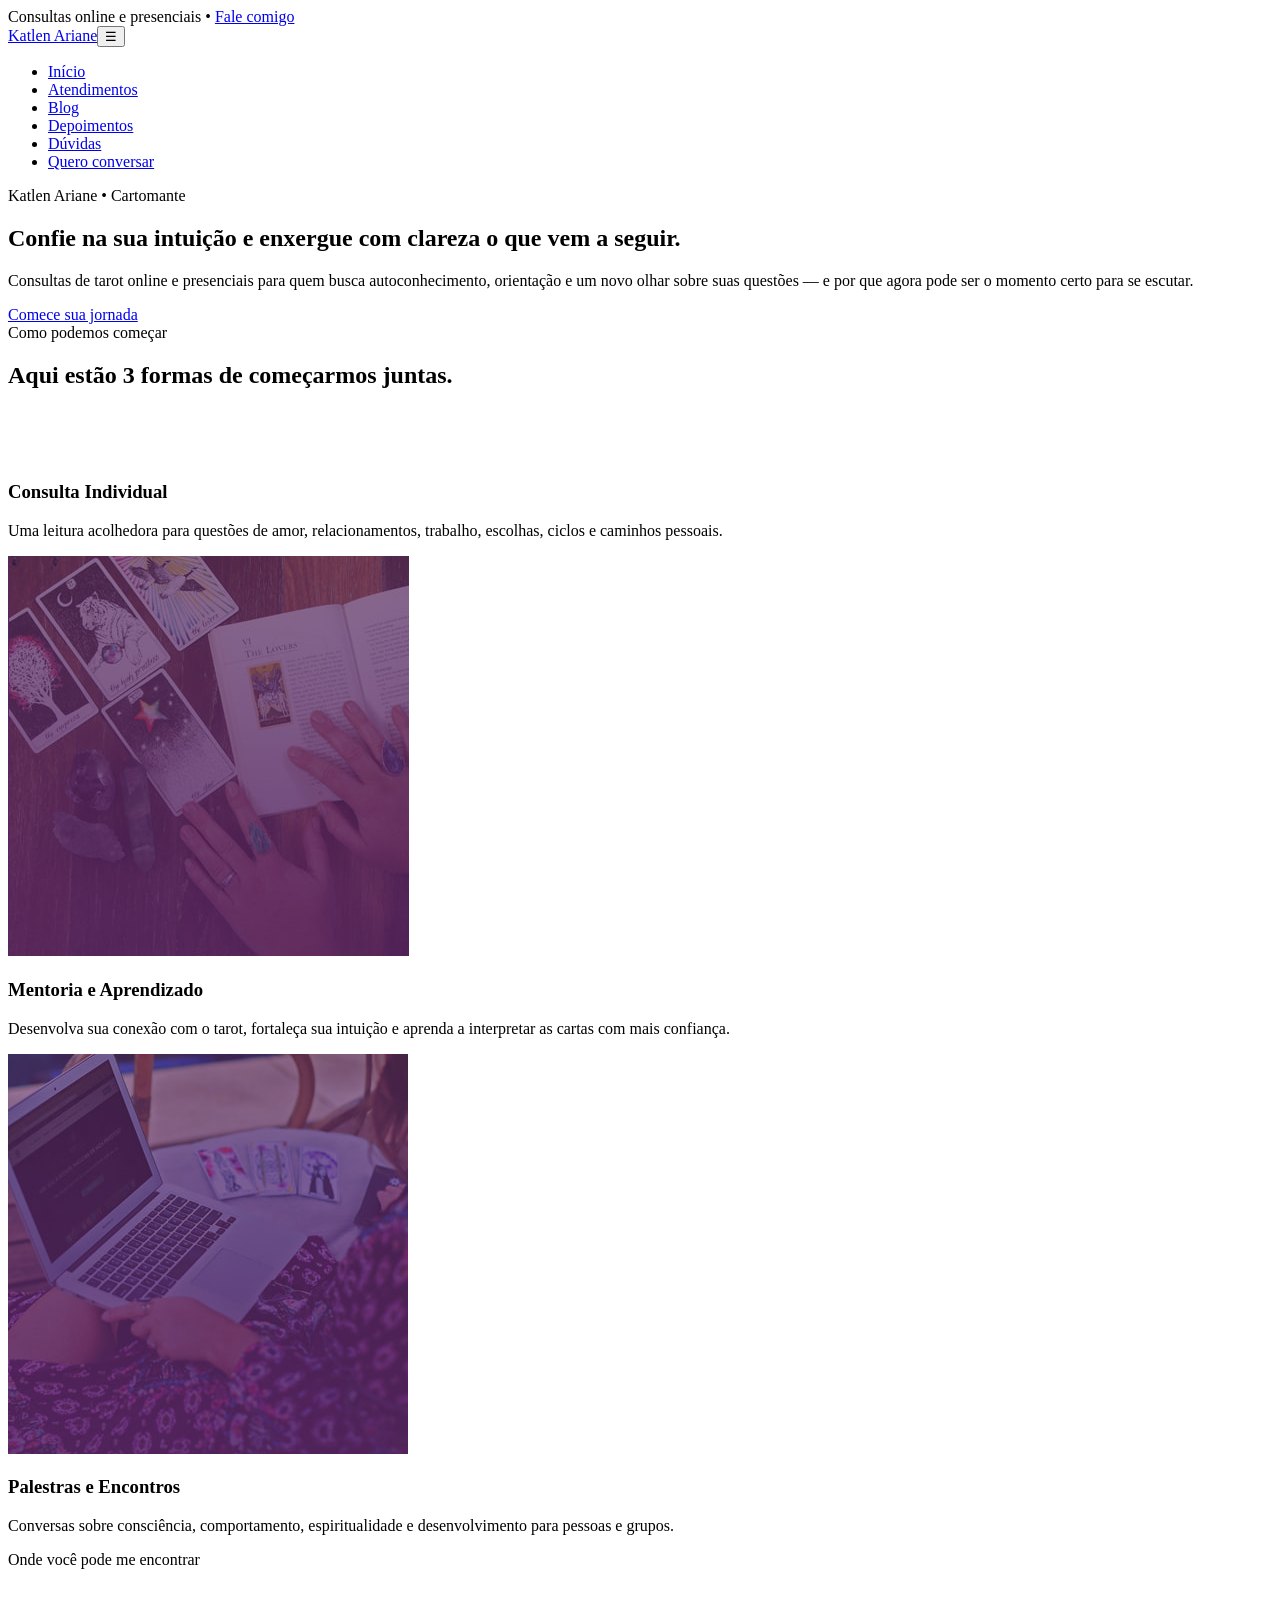
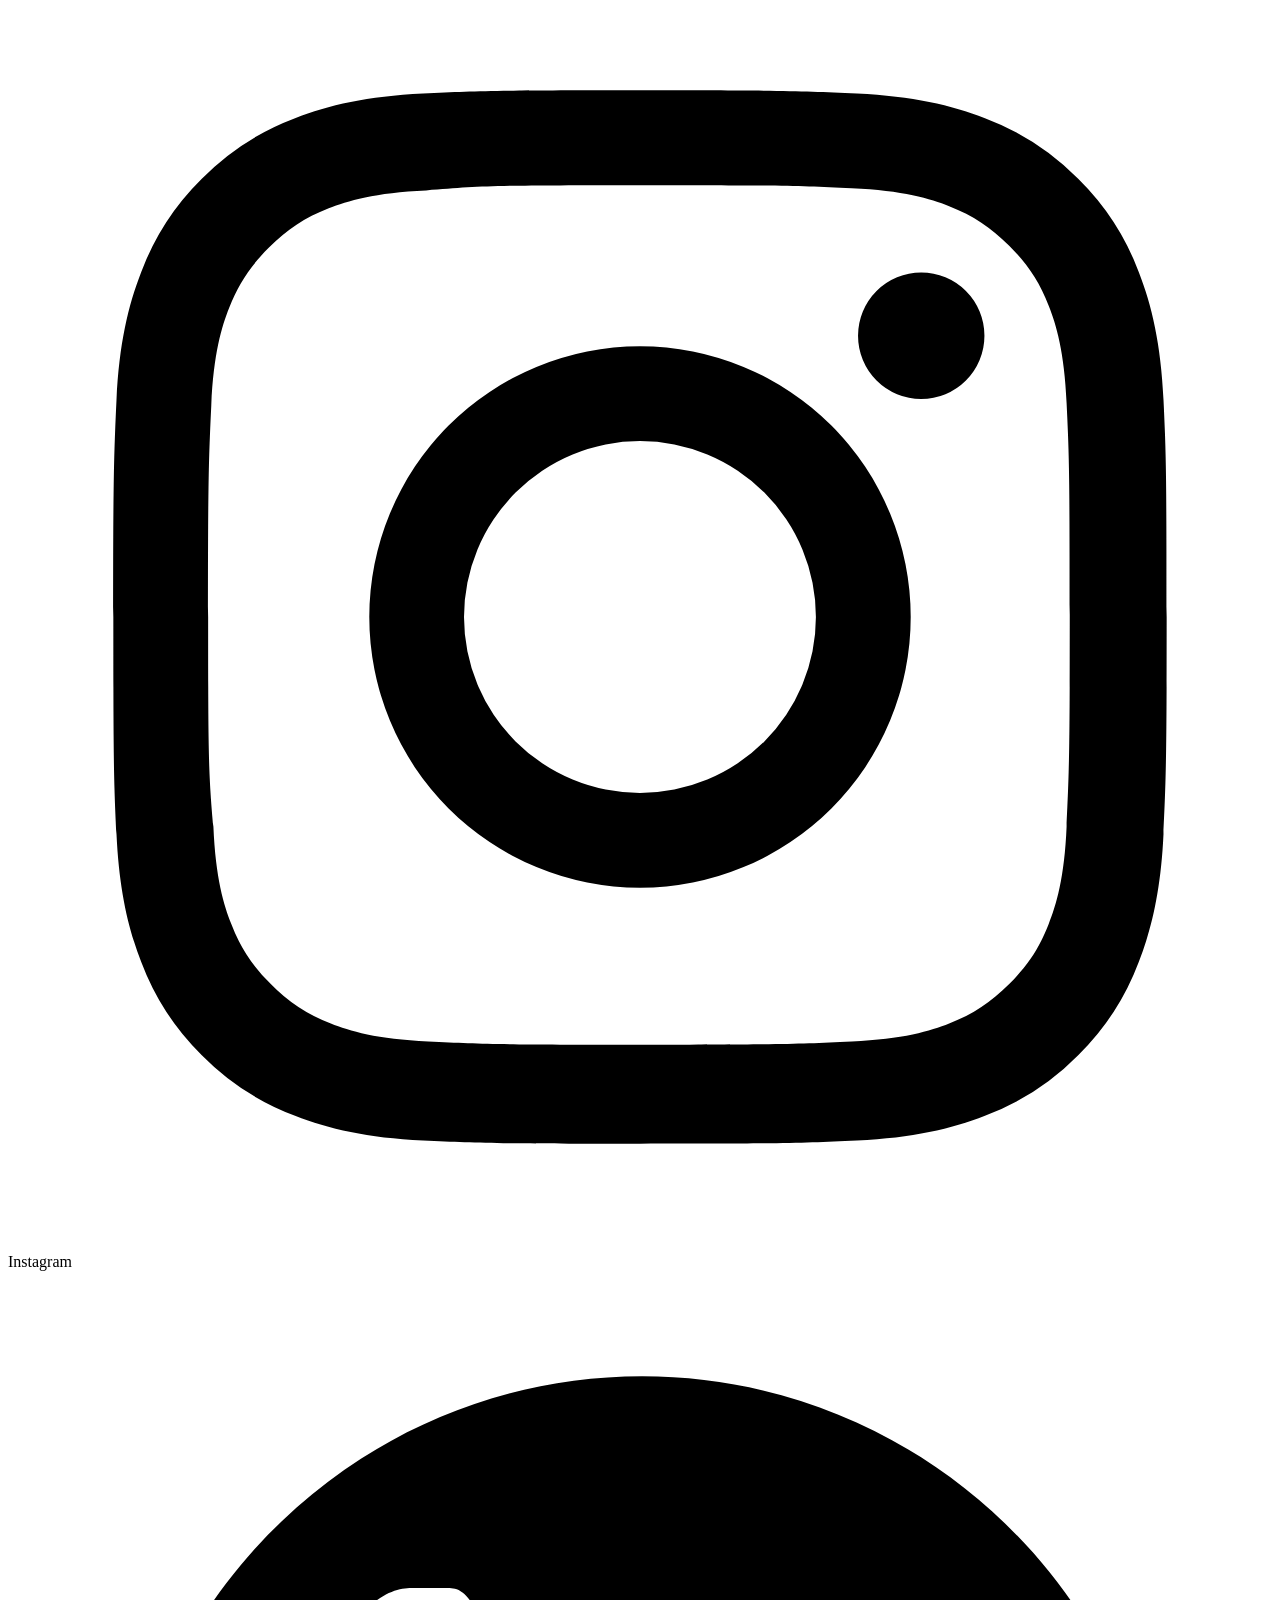
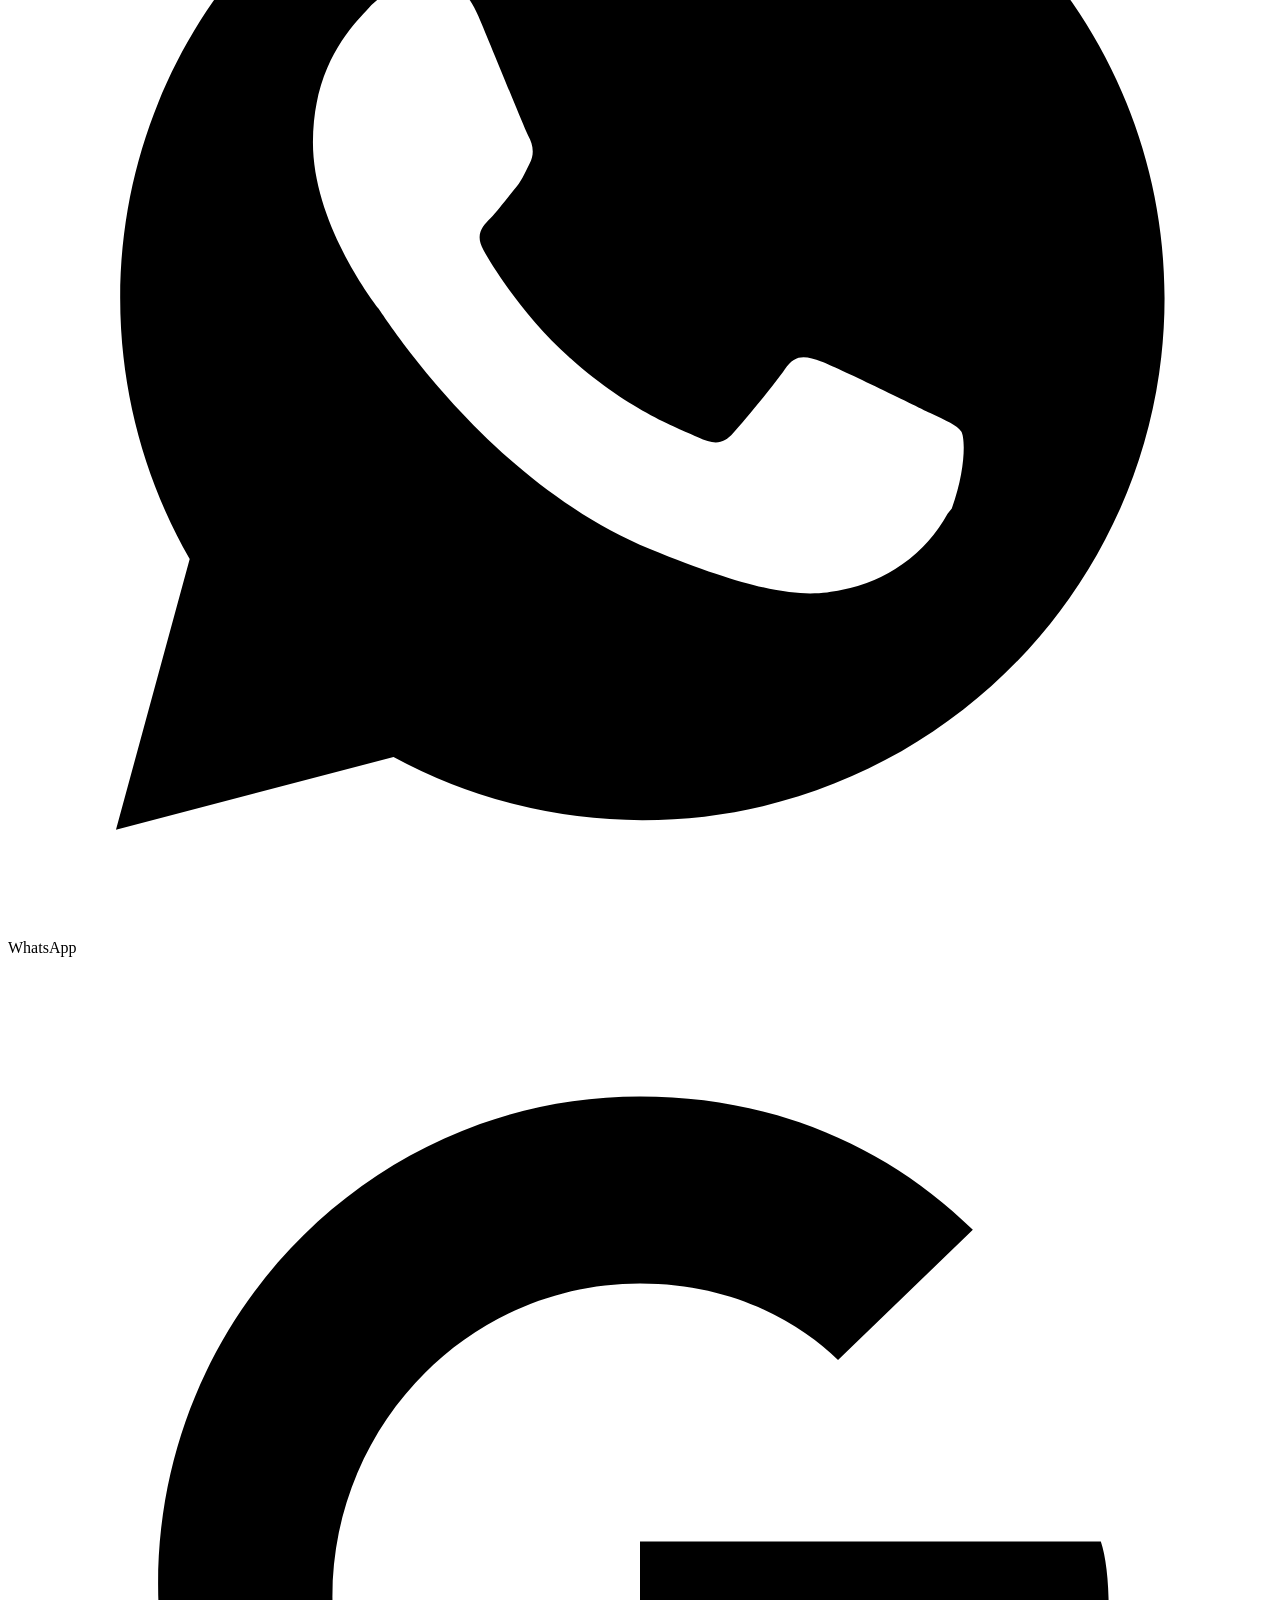
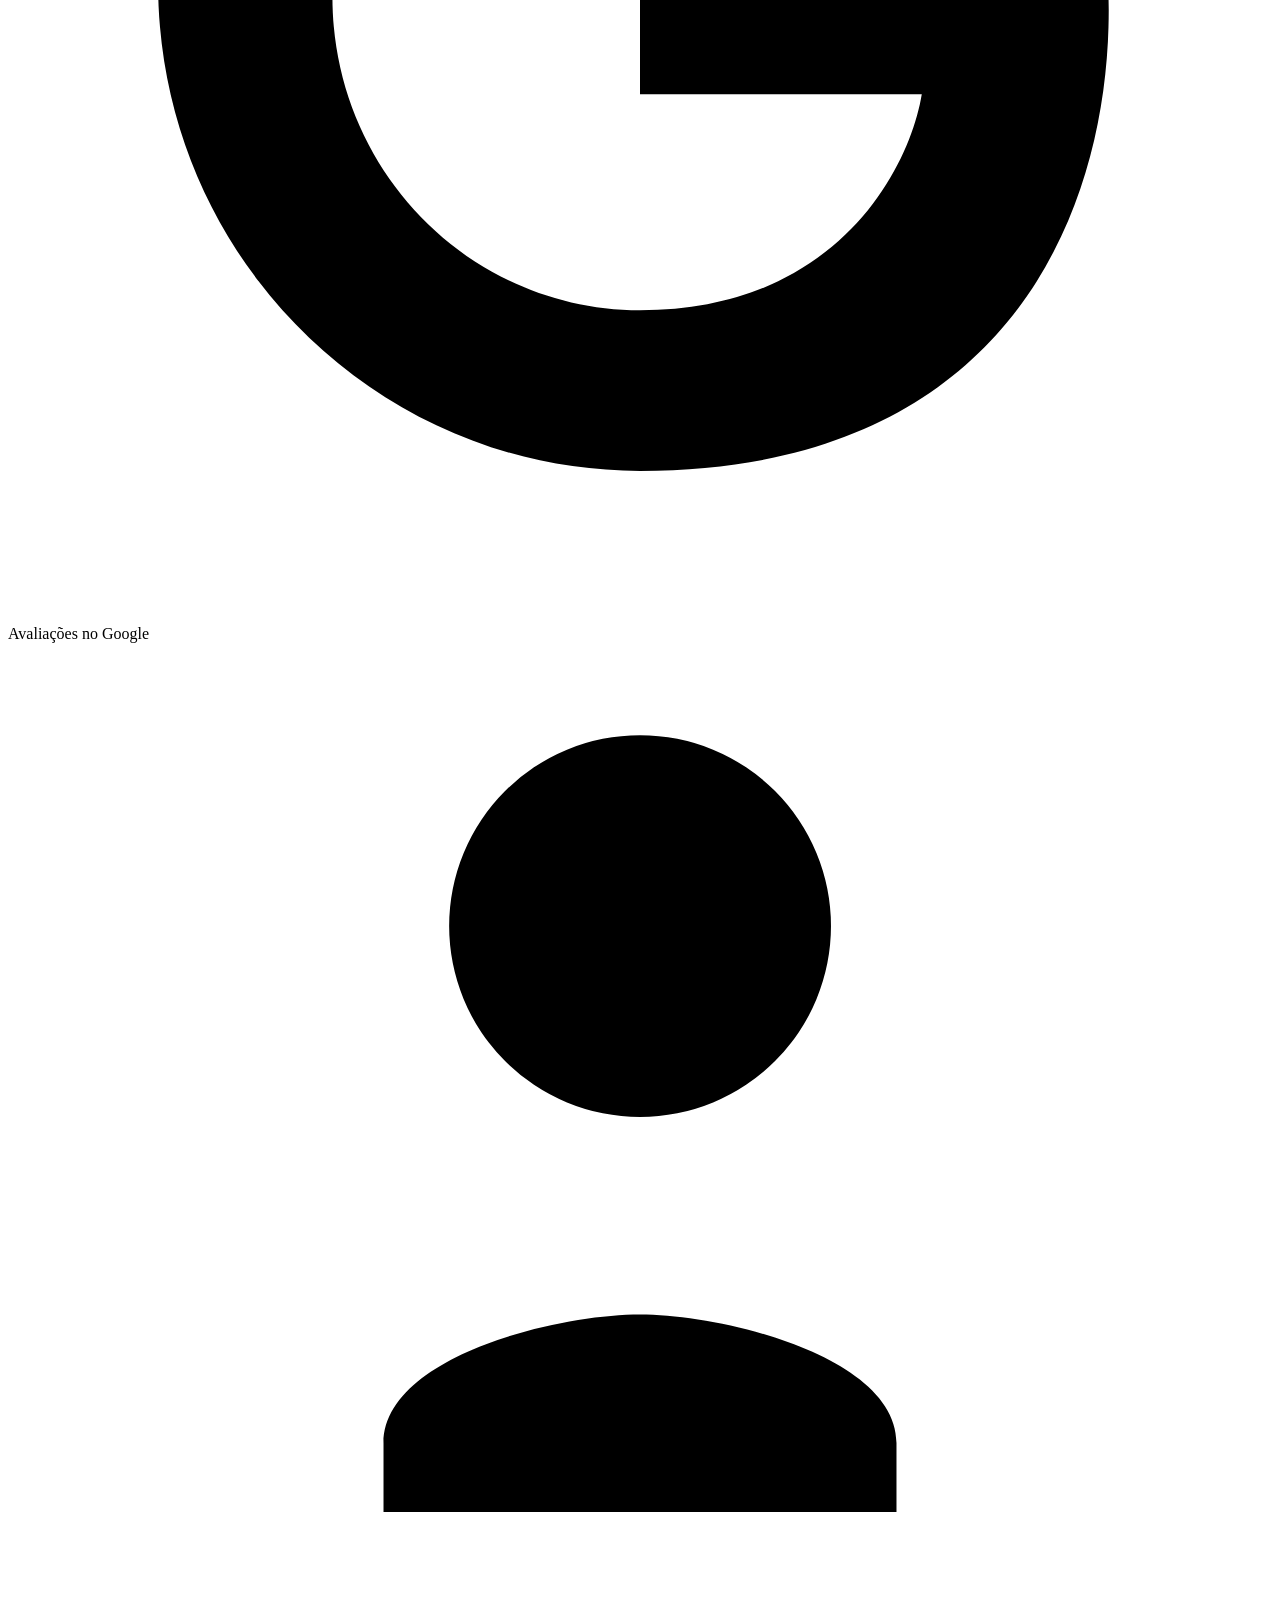
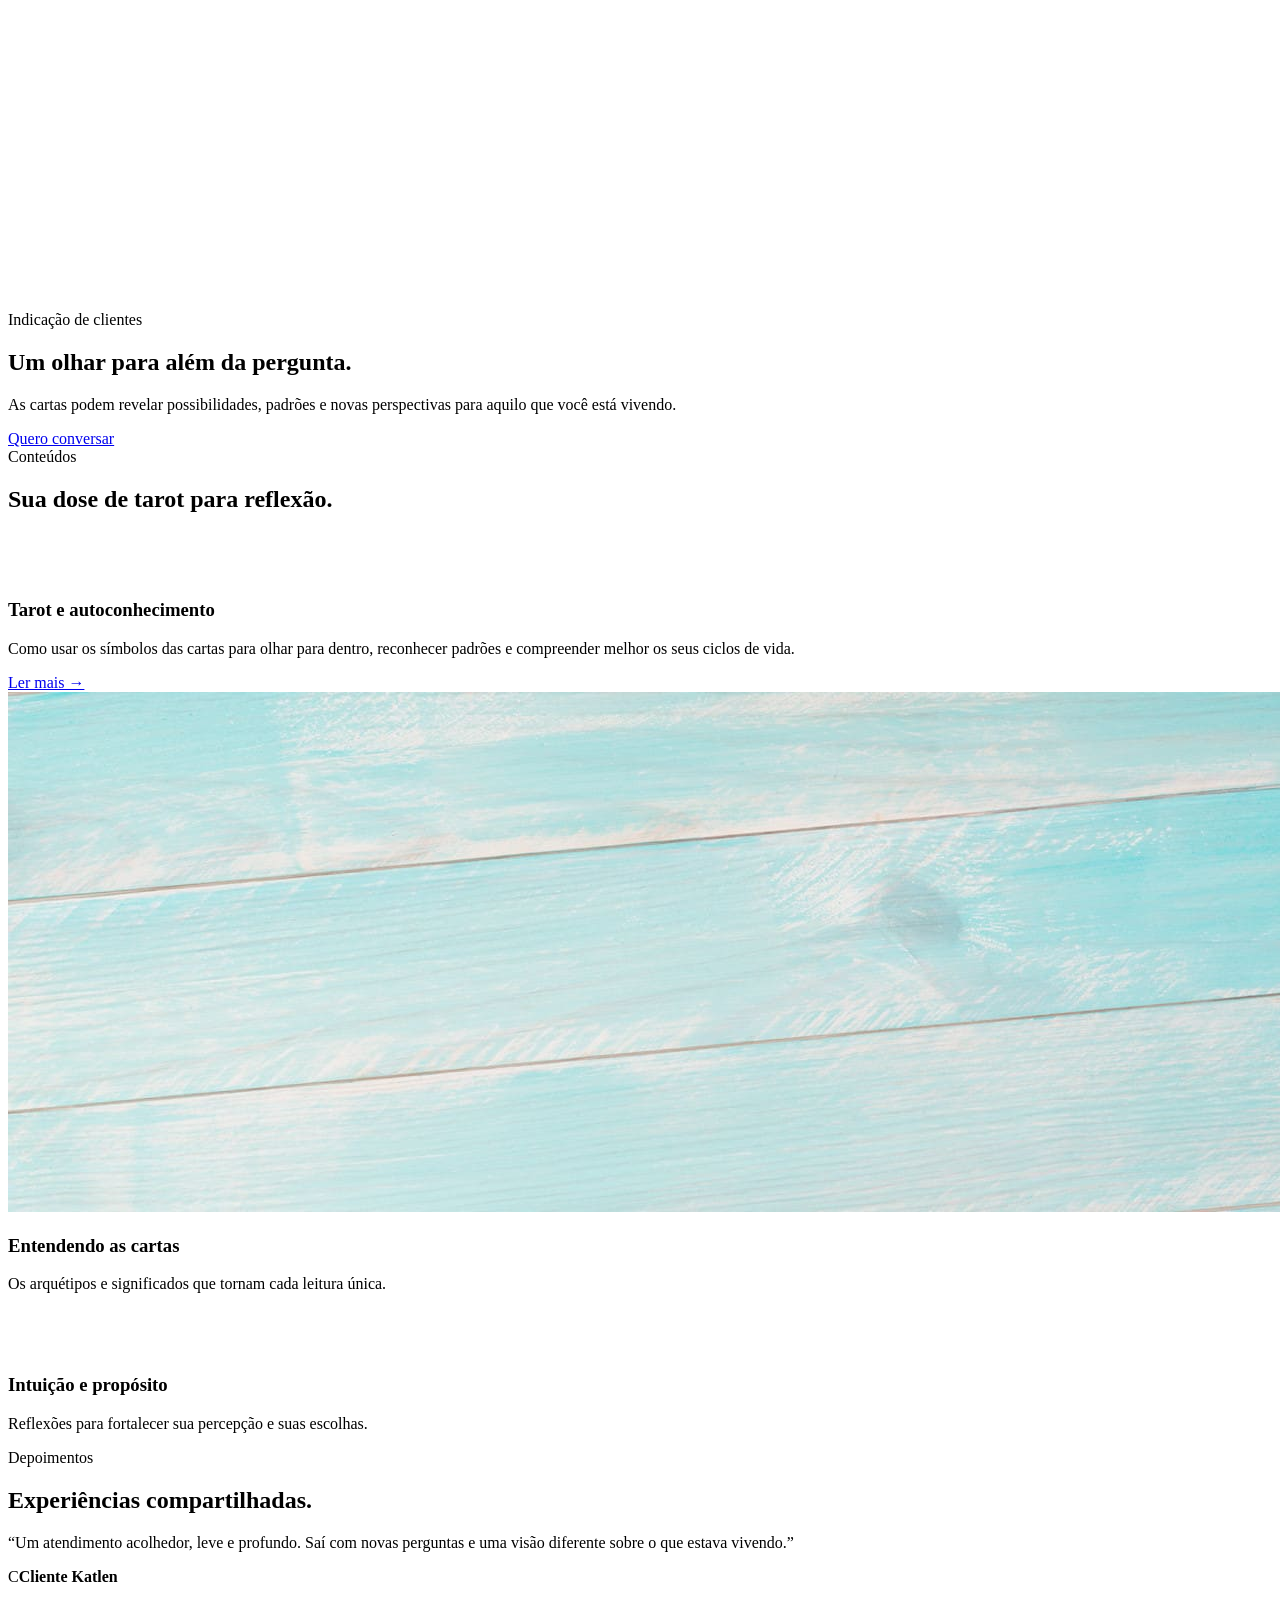
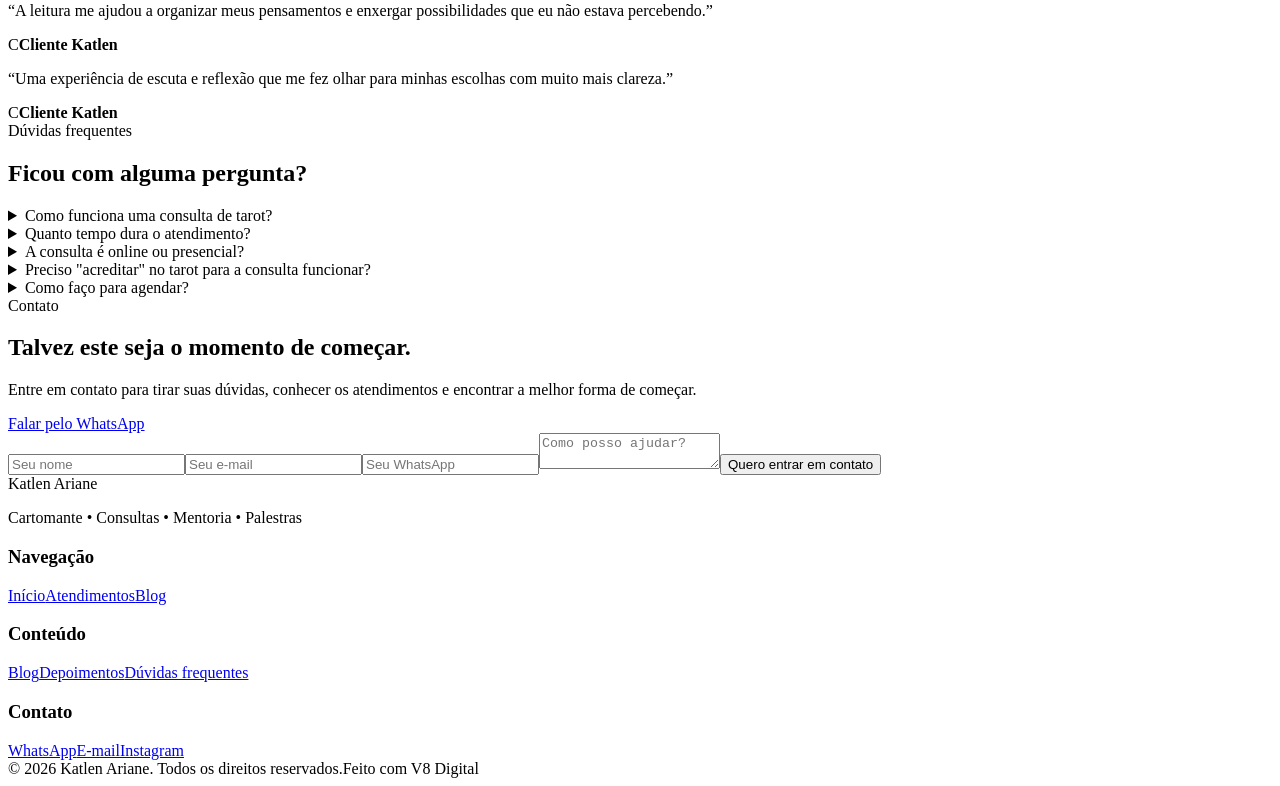
==== oraculo/index.html @ 53e53a95 "Add files via upload" ====
<!doctype html><html lang="pt-BR"><head><meta charset="utf-8"><meta name="viewport" content="width=device-width,initial-scale=1"><title>Katlen Ariane | Cartomante</title><meta name="description" content="Katlen Ariane — cartomante, mentoria e desenvolvimento intuitivo. Um espaço para autoconhecimento, orientação e espiritualidade."><link rel="preconnect" href="https://fonts.googleapis.com"><link rel="preconnect" href="https://fonts.gstatic.com" crossorigin><link href="https://fonts.googleapis.com/css2?family=Lora:wght@500;700&family=Montserrat:wght@500;600;700&display=swap" rel="stylesheet"><link rel="stylesheet" href="style.css"></head><body><div class="katlen-topbar">Consultas online e presenciais • <a data-v8="contact.whatsapp" href="#contato">Fale comigo</a></div>
<header class="katlen-nav"><div class="katlen-nav-inner"><a class="katlen-brand" href="#inicio">Katlen Ariane</a><button class="katlen-mobile" aria-label="Abrir menu">☰</button><nav><ul class="katlen-menu"><li><a href="#inicio">Início</a></li><li><a href="#atendimentos">Atendimentos</a></li><li><a href="#blog">Blog</a></li><li><a href="#depoimentos">Depoimentos</a></li><li><a href="#faq">Dúvidas</a></li><li><a href="#contato" class="katlen-cta">Quero conversar</a></li></ul></nav></div></header>
<main id="inicio">
<section class="katlen-hero"><div class="inner"><div class="katlen-kicker">Katlen Ariane • Cartomante</div><h1>Confie na sua intuição e enxergue com clareza o que vem a seguir.</h1><p>Consultas de tarot online e presenciais para quem busca autoconhecimento, orientação e um novo olhar sobre suas questões — e por que agora pode ser o momento certo para se escutar.</p><a class="katlen-btn" data-v8="contact.whatsapp" href="#contato">Comece sua jornada</a></div></section>
<section class="katlen-content-section" id="atendimentos"><div class="katlen-container"><div class="katlen-eyebrow">Como podemos começar</div><h2 class="katlen-section-title">Aqui estão 3 formas de começarmos juntas.</h2><div class="katlen-card-grid"><article class="katlen-card"><img src="assets/tarot-card-reading.webp" alt="Consulta de tarot"><h3>Consulta Individual</h3><p>Uma leitura acolhedora para questões de amor, relacionamentos, trabalho, escolhas, ciclos e caminhos pessoais.</p></article><article class="katlen-card"><img src="assets/learn-the-tarot-basics.jpg" alt="Aprendizado do tarot"><h3>Mentoria e Aprendizado</h3><p>Desenvolva sua conexão com o tarot, fortaleça sua intuição e aprenda a interpretar as cartas com mais confiança.</p></article><article class="katlen-card"><img src="assets/Grow-Your-Intuitive-Business.jpg" alt="Desenvolvimento intuitivo"><h3>Palestras e Encontros</h3><p>Conversas sobre consciência, comportamento, espiritualidade e desenvolvimento para pessoas e grupos.</p></article></div></div></section>
<section class="katlen-found"><div class="katlen-container"><p class="katlen-found-label">Onde você pode me encontrar</p><div class="katlen-found-row"><span><svg viewBox="0 0 24 24"><path d="M12 2c-2.7 0-3.06.01-4.12.06-1.06.05-1.79.22-2.43.47a4.9 4.9 0 0 0-1.77 1.15 4.9 4.9 0 0 0-1.15 1.77c-.25.64-.42 1.37-.47 2.43C2.01 8.94 2 9.3 2 12s.01 3.06.06 4.12c.05 1.06.22 1.79.47 2.43a4.9 4.9 0 0 0 1.15 1.77 4.9 4.9 0 0 0 1.77 1.15c.64.25 1.37.42 2.43.47C8.94 21.99 9.3 22 12 22s3.06-.01 4.12-.06c1.06-.05 1.79-.22 2.43-.47a4.9 4.9 0 0 0 1.77-1.15 4.9 4.9 0 0 0 1.15-1.77c.25-.64.42-1.37.47-2.43.05-1.06.06-1.42.06-4.12s-.01-3.06-.06-4.12c-.05-1.06-.22-1.79-.47-2.43a4.9 4.9 0 0 0-1.15-1.77 4.9 4.9 0 0 0-1.77-1.15c-.64-.25-1.37-.42-2.43-.47C15.06 2.01 14.7 2 12 2zm0 1.8c2.65 0 2.97.01 4.02.06.97.04 1.5.2 1.85.34.46.18.79.4 1.14.75.35.35.57.68.75 1.14.14.35.3.88.34 1.85.05 1.05.06 1.37.06 4.02s-.01 2.97-.06 4.02c-.04.97-.2 1.5-.34 1.85-.18.46-.4.79-.75 1.14-.35.35-.68.57-1.14.75-.35.14-.88.3-1.85.34-1.05.05-1.37.06-4.02.06s-2.97-.01-4.02-.06c-.97-.04-1.5-.2-1.85-.34a3.1 3.1 0 0 1-1.14-.75 3.1 3.1 0 0 1-.75-1.14c-.14-.35-.3-.88-.34-1.85C3.81 14.97 3.8 14.65 3.8 12s.01-2.97.06-4.02c.04-.97.2-1.5.34-1.85.18-.46.4-.79.75-1.14.35-.35.68-.57 1.14-.75.35-.14.88-.3 1.85-.34C9.03 3.81 9.35 3.8 12 3.8zm0 3.06a5.14 5.14 0 1 0 0 10.28 5.14 5.14 0 0 0 0-10.28zm0 8.48a3.34 3.34 0 1 1 0-6.68 3.34 3.34 0 0 1 0 6.68zm6.54-8.68a1.2 1.2 0 1 1-2.4 0 1.2 1.2 0 0 1 2.4 0z"/></svg> Instagram</span><span><svg viewBox="0 0 24 24"><path d="M12.04 2C6.58 2 2.13 6.45 2.13 11.91c0 1.75.46 3.45 1.32 4.95L2.05 22l5.27-1.38a9.9 9.9 0 0 0 4.72 1.2h.01c5.46 0 9.91-4.45 9.91-9.91C21.96 6.45 17.5 2 12.04 2zm5.8 14a2.9 2.9 0 0 1-2.02 1.45c-.55.11-1.25.2-3.63-.78-3.05-1.26-5.01-4.37-5.16-4.57-.15-.2-1.24-1.65-1.24-3.15s.78-2.24 1.06-2.55c.28-.31.61-.38.81-.38h.58c.19 0 .44-.07.69.53.26.61.87 2.12.95 2.28.08.15.13.33.02.53-.1.2-.15.33-.3.5-.15.18-.31.4-.44.53-.15.15-.3.31-.13.61.17.31.77 1.27 1.66 2.06 1.14 1.02 2.1 1.34 2.41 1.49.31.15.49.13.67-.08.18-.2.77-.9.98-1.21.2-.31.41-.25.69-.15.28.1 1.77.83 2.07.98.31.15.51.23.59.35.08.13.08.75-.18 1.46z"/></svg> WhatsApp</span><span><svg viewBox="0 0 24 24"><path d="M21.35 11.1H12v2.9h5.35c-.23 1.4-1.6 4.1-5.35 4.1-3.22 0-5.84-2.66-5.84-5.95S8.78 6.2 12 6.2c1.83 0 3.06.78 3.76 1.45l2.56-2.47C16.7 3.6 14.56 2.65 12 2.65 6.95 2.65 2.85 6.8 2.85 11.9S6.95 21.15 12 21.15c6.93 0 8.9-4.86 8.9-8.75 0-.59-.06-1.03-.15-1.3z"/></svg> Avaliações no Google</span><span><svg viewBox="0 0 24 24"><path d="M12 12.75c1.63 0 4.87.82 4.87 2.44v1.31H7.13v-1.31c0-1.62 3.24-2.44 4.87-2.44zm0-11a3.62 3.62 0 1 1 0 7.25 3.62 3.62 0 0 1 0-7.25z"/></svg> Indicação de clientes</span></div></div></section>
<section class="katlen-band"><div class="katlen-container"><h2>Um olhar para além da pergunta.</h2><p class="katlen-copy">As cartas podem revelar possibilidades, padrões e novas perspectivas para aquilo que você está vivendo.</p><a class="katlen-btn dark" href="#contato">Quero conversar</a></div></section>
<section class="katlen-content-section alt" id="blog"><div class="katlen-container"><div class="katlen-eyebrow">Conteúdos</div><h2 class="katlen-section-title">Sua dose de tarot para reflexão.</h2><div class="katlen-blog-grid"><article class="katlen-blog-featured"><img src="assets/learning-the-tarot-basics.webp" alt="Tarot e autoconhecimento"><div><h3>Tarot e autoconhecimento</h3><p>Como usar os símbolos das cartas para olhar para dentro, reconhecer padrões e compreender melhor os seus ciclos de vida.</p><a class="katlen-link" href="#">Ler mais →</a></div></article><div class="katlen-blog-mini-list"><article class="katlen-blog-mini"><img src="assets/BiddyTarot-Reference-Guide.jpg" alt="Significados das cartas"><div><h3>Entendendo as cartas</h3><p>Os arquétipos e significados que tornam cada leitura única.</p></div></article><article class="katlen-blog-mini"><img src="assets/growing-business-with-tarot-cards.webp" alt="Intuição e propósito"><div><h3>Intuição e propósito</h3><p>Reflexões para fortalecer sua percepção e suas escolhas.</p></div></article></div></div></div></section>
<section class="katlen-content-section" id="depoimentos"><div class="katlen-container"><div class="katlen-eyebrow">Depoimentos</div><h2 class="katlen-section-title">Experiências compartilhadas.</h2><div class="katlen-testimonials"><article class="katlen-testimonial"><p>“Um atendimento acolhedor, leve e profundo. Saí com novas perguntas e uma visão diferente sobre o que estava vivendo.”</p><div class="katlen-testimonial-who"><span class="katlen-avatar">C</span><strong>Cliente Katlen</strong></div></article><article class="katlen-testimonial"><p>“A leitura me ajudou a organizar meus pensamentos e enxergar possibilidades que eu não estava percebendo.”</p><div class="katlen-testimonial-who"><span class="katlen-avatar">C</span><strong>Cliente Katlen</strong></div></article><article class="katlen-testimonial"><p>“Uma experiência de escuta e reflexão que me fez olhar para minhas escolhas com muito mais clareza.”</p><div class="katlen-testimonial-who"><span class="katlen-avatar">C</span><strong>Cliente Katlen</strong></div></article></div></div></section>
<section class="katlen-content-section alt" id="faq"><div class="katlen-container"><div class="katlen-eyebrow">Dúvidas frequentes</div><h2 class="katlen-section-title">Ficou com alguma pergunta?</h2><div class="katlen-faq"><details class="katlen-faq-item"><summary>Como funciona uma consulta de tarot?</summary><p>Conversamos sobre o que você quer entender melhor e eu faço a leitura das cartas a partir dessa questão, trazendo reflexões e possibilidades — sempre com respeito ao seu momento.</p></details><details class="katlen-faq-item"><summary>Quanto tempo dura o atendimento?</summary><p>Em geral, entre 40 e 60 minutos, dependendo da profundidade das questões trazidas.</p></details><details class="katlen-faq-item"><summary>A consulta é online ou presencial?</summary><p>As duas opções estão disponíveis. Você escolhe o formato que for mais confortável para você.</p></details><details class="katlen-faq-item"><summary>Preciso "acreditar" no tarot para a consulta funcionar?</summary><p>Não. O tarot é uma ferramenta de reflexão e autoconhecimento — vir com a mente aberta já é suficiente.</p></details><details class="katlen-faq-item"><summary>Como faço para agendar?</summary><p>É só chamar no WhatsApp ou preencher o formulário de contato abaixo que combinamos o melhor horário.</p></details></div></div></section>
<section class="katlen-contact" id="contato"><div class="katlen-container"><div class="katlen-eyebrow">Contato</div><h2 class="katlen-section-title">Talvez este seja o momento de começar.</h2><p class="katlen-copy">Entre em contato para tirar suas dúvidas, conhecer os atendimentos e encontrar a melhor forma de começar.</p><a class="katlen-btn" data-v8="contact.whatsapp" href="#">Falar pelo WhatsApp</a><form class="katlen-form" data-v8-form><input name="name" placeholder="Seu nome" required><input name="email" type="email" placeholder="Seu e-mail" required><input name="phone" placeholder="Seu WhatsApp"><textarea name="message" placeholder="Como posso ajudar?"></textarea><button class="katlen-btn" type="submit">Quero entrar em contato</button></form></div></section>
</main>
<footer class="katlen-footer"><div class="katlen-footer-grid"><div><div class="katlen-brand">Katlen Ariane</div><p>Cartomante • Consultas • Mentoria • Palestras</p></div><div><h3>Navegação</h3><a href="#inicio">Início</a><a href="#atendimentos">Atendimentos</a><a href="#blog">Blog</a></div><div><h3>Conteúdo</h3><a href="#blog">Blog</a><a href="#depoimentos">Depoimentos</a><a href="#faq">Dúvidas frequentes</a></div><div><h3>Contato</h3><a data-v8="contact.whatsapp" href="#">WhatsApp</a><a data-v8="contact.email" href="#">E-mail</a><a data-v8="social.instagram" href="#">Instagram</a></div></div><div class="katlen-footer-bottom"><span>© 2026 Katlen Ariane. Todos os direitos reservados.</span><span>Feito com V8 Digital</span></div></footer>
<script src="js/script.js"></script><script src="../js/v8-loader.js" data-project-id="SEU_PROJECT_ID" data-api-url="https://v8adminuniversal.aisermelk.workers.dev"></script></body></html>
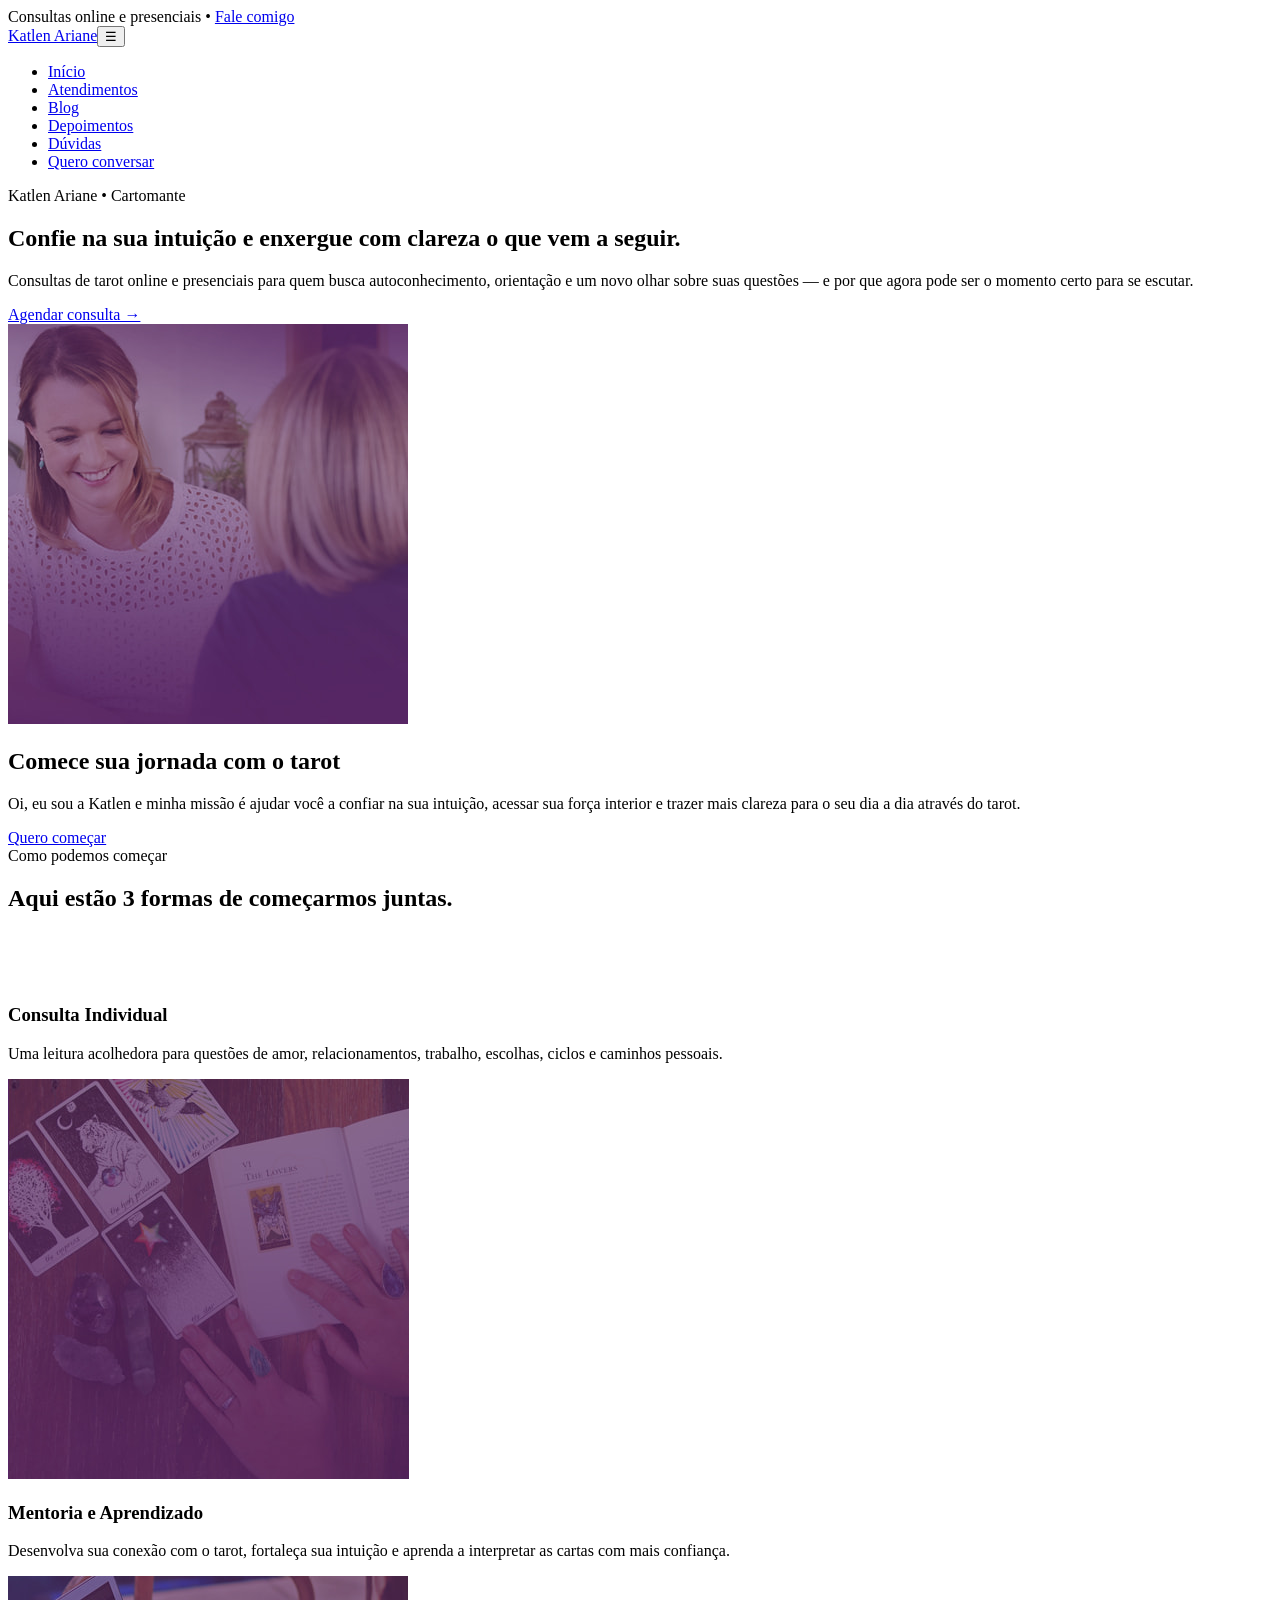
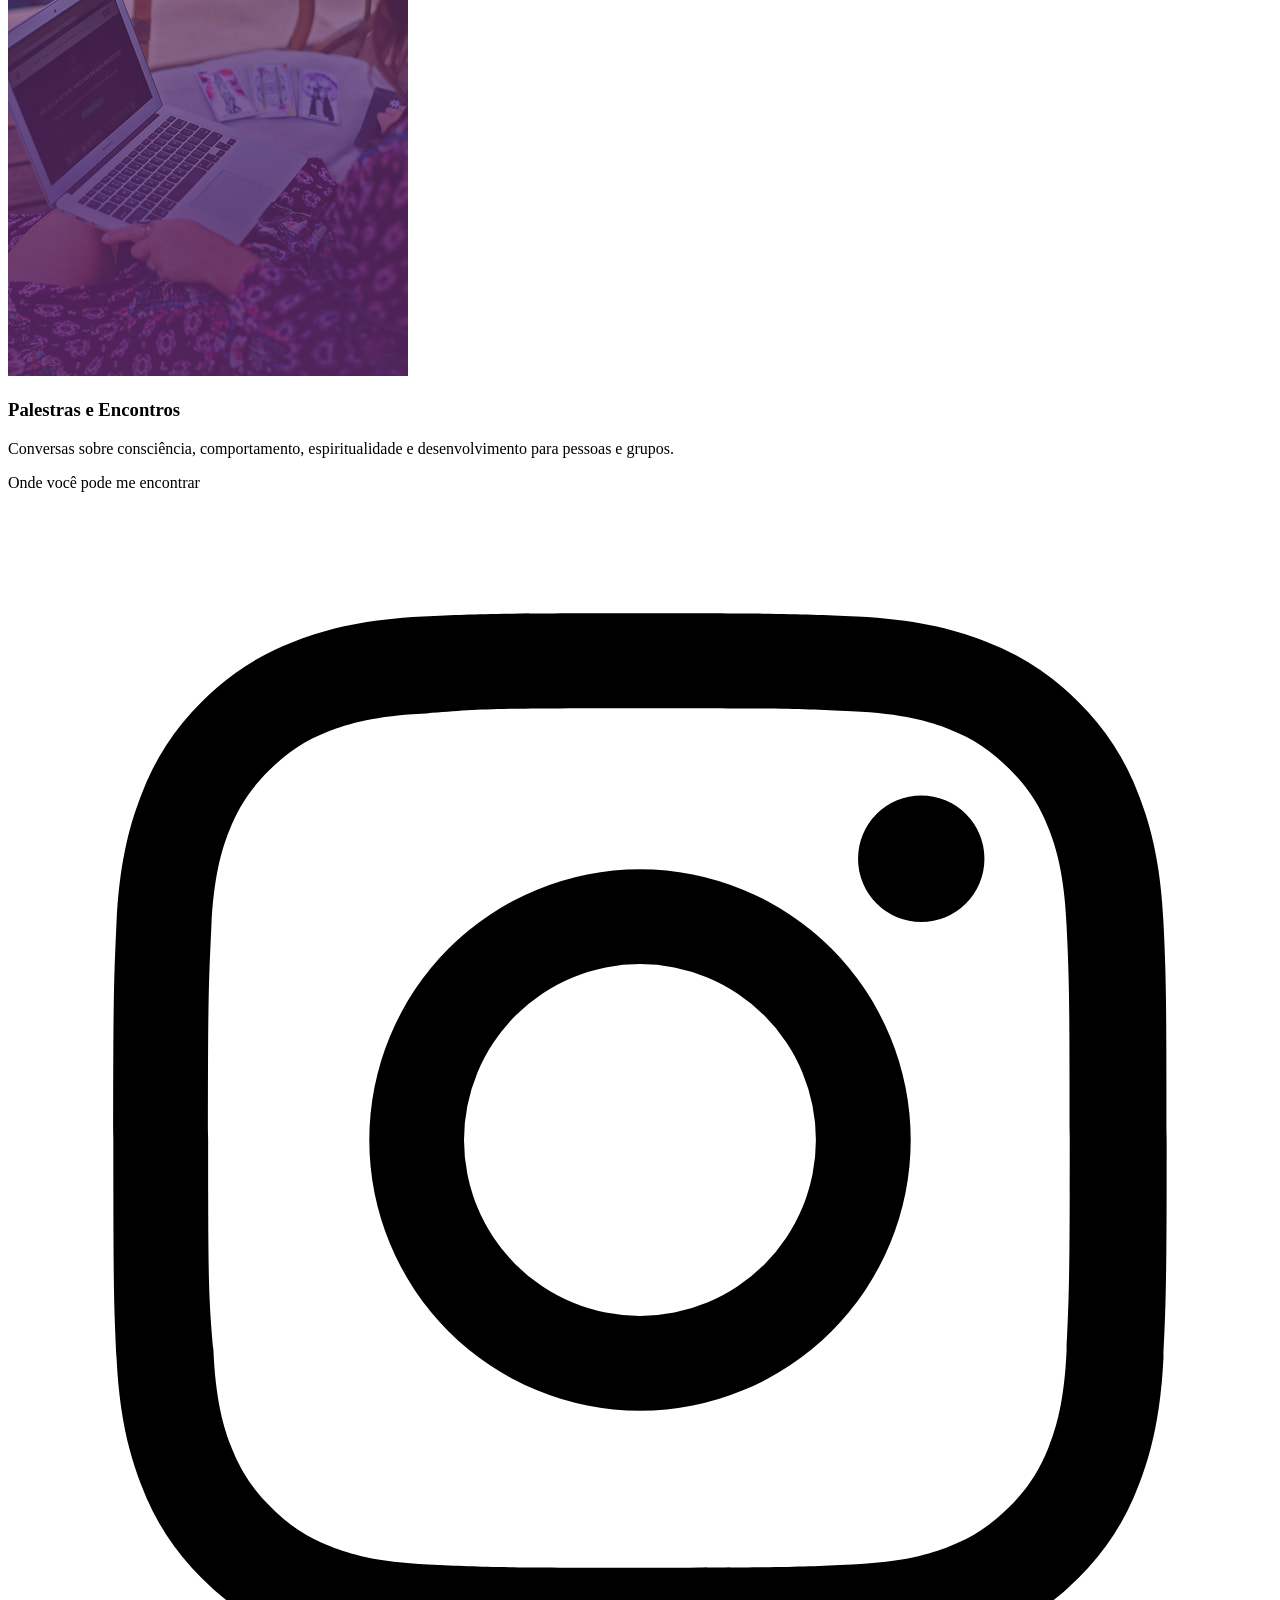
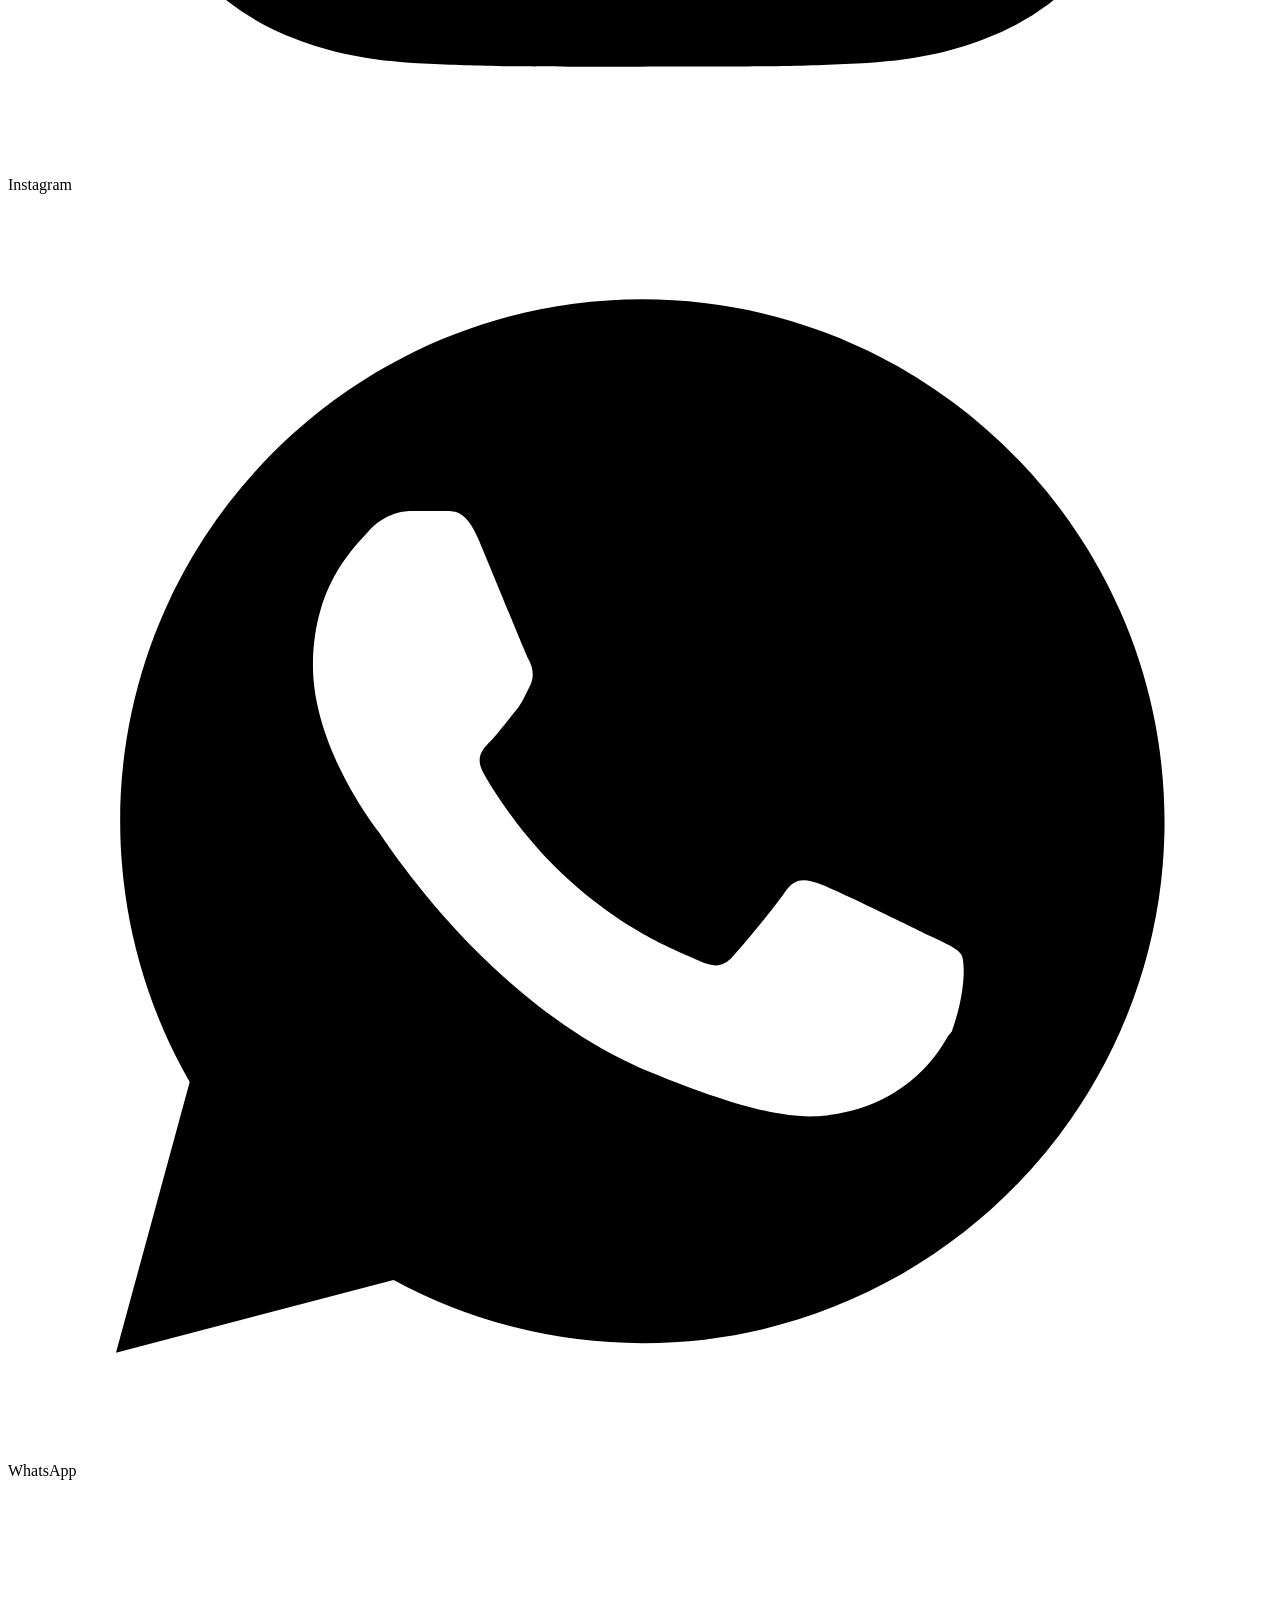
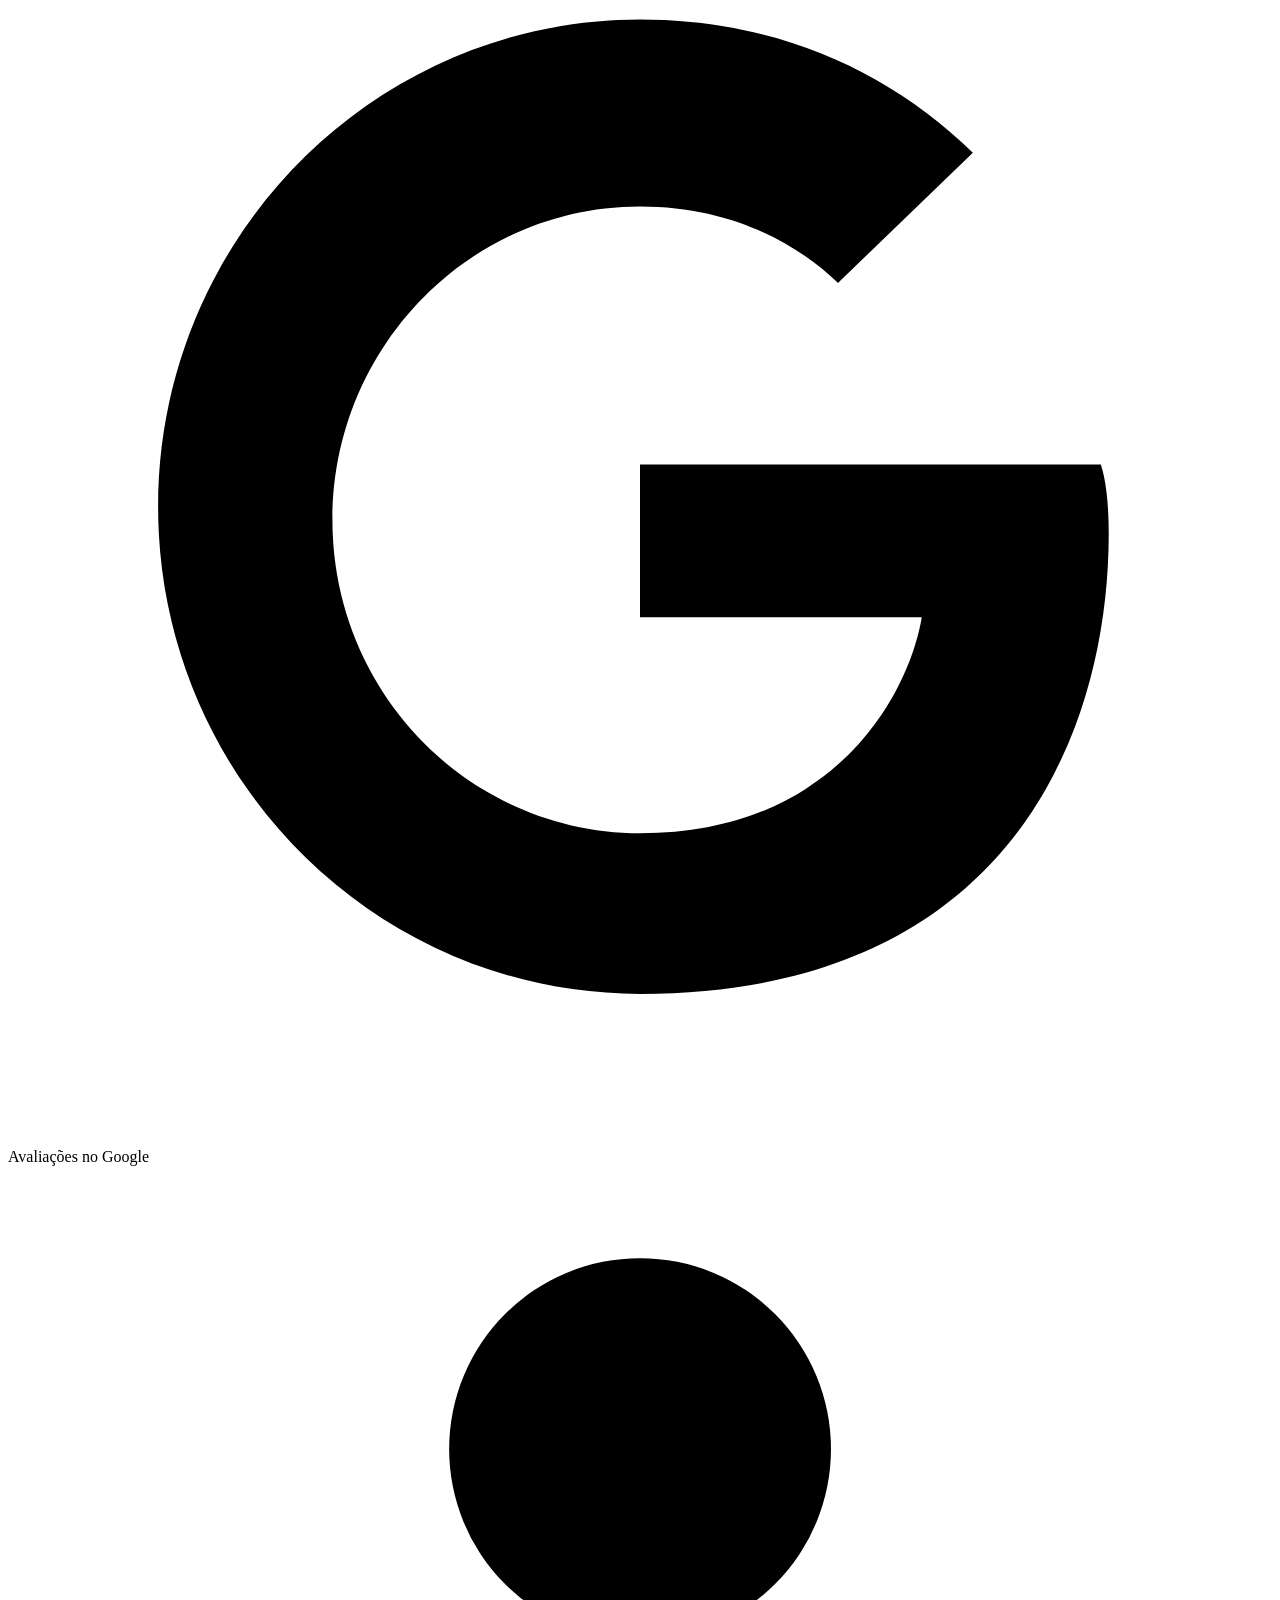
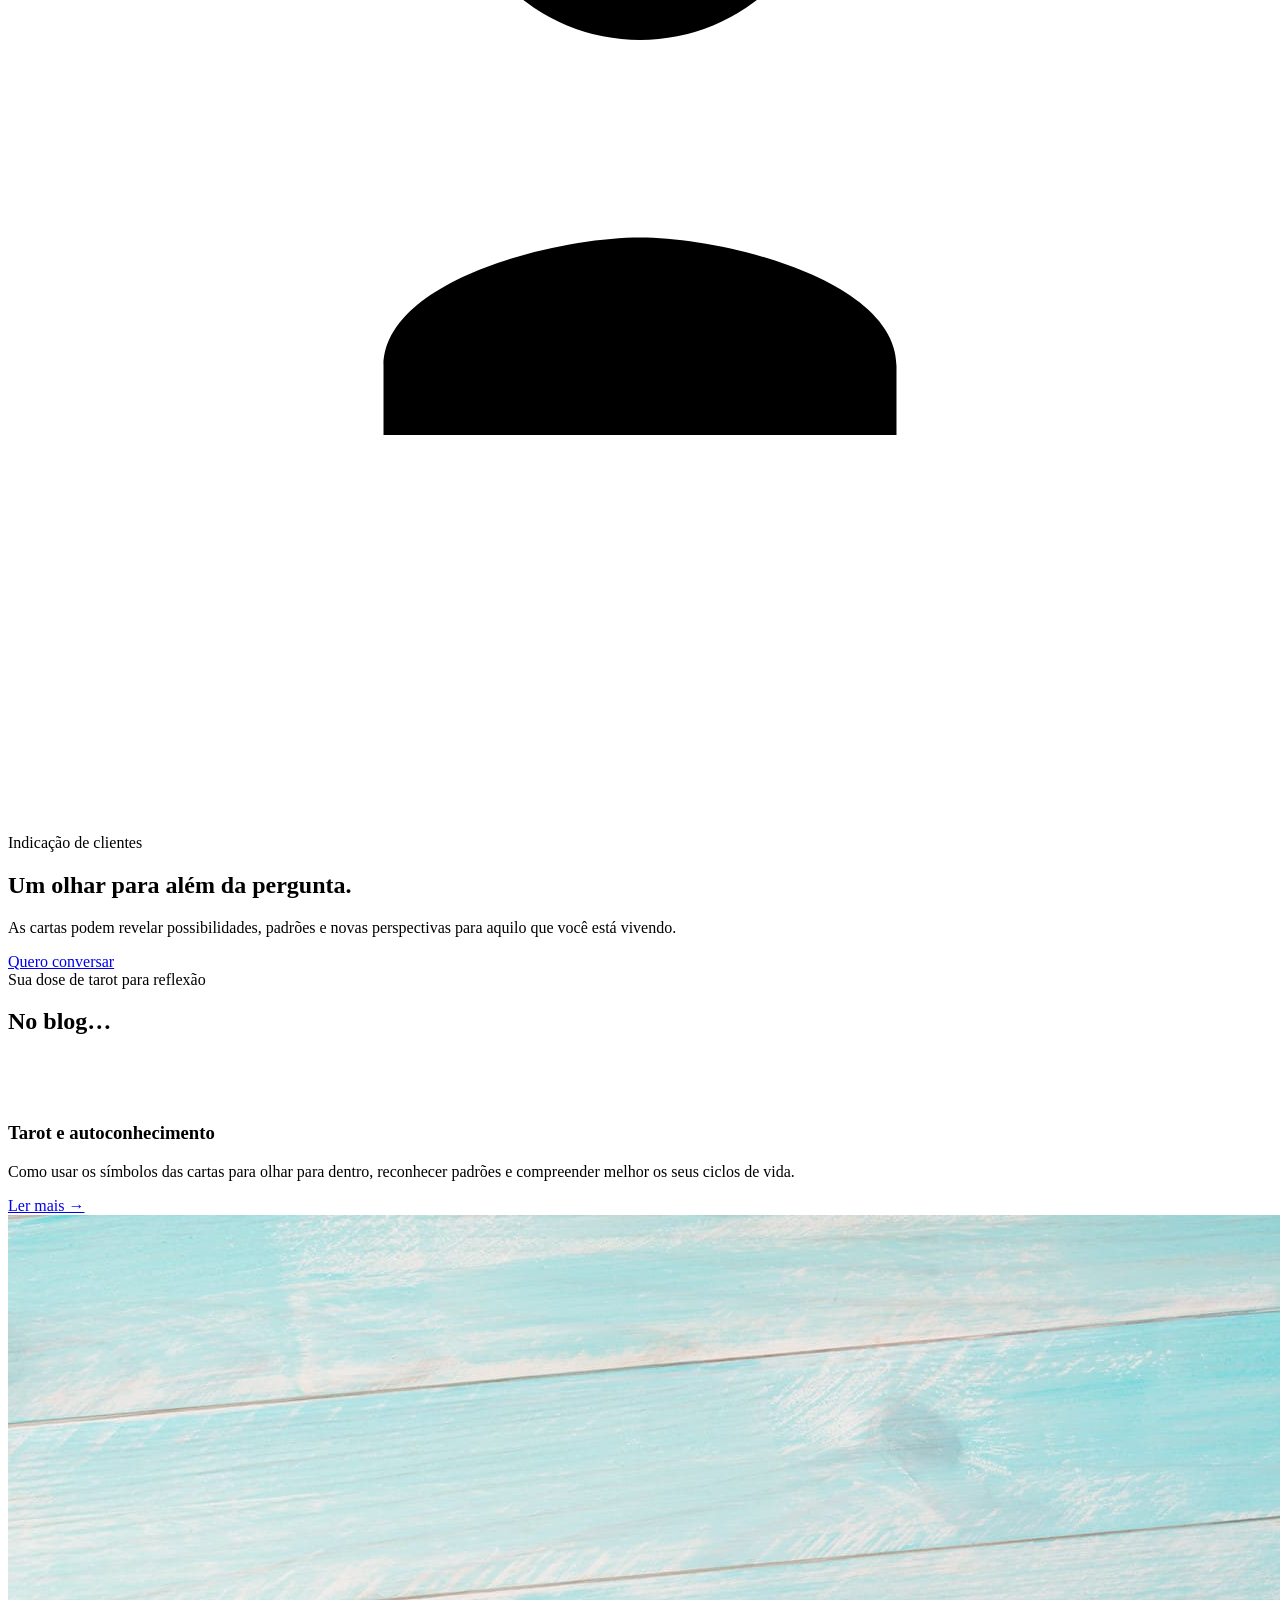
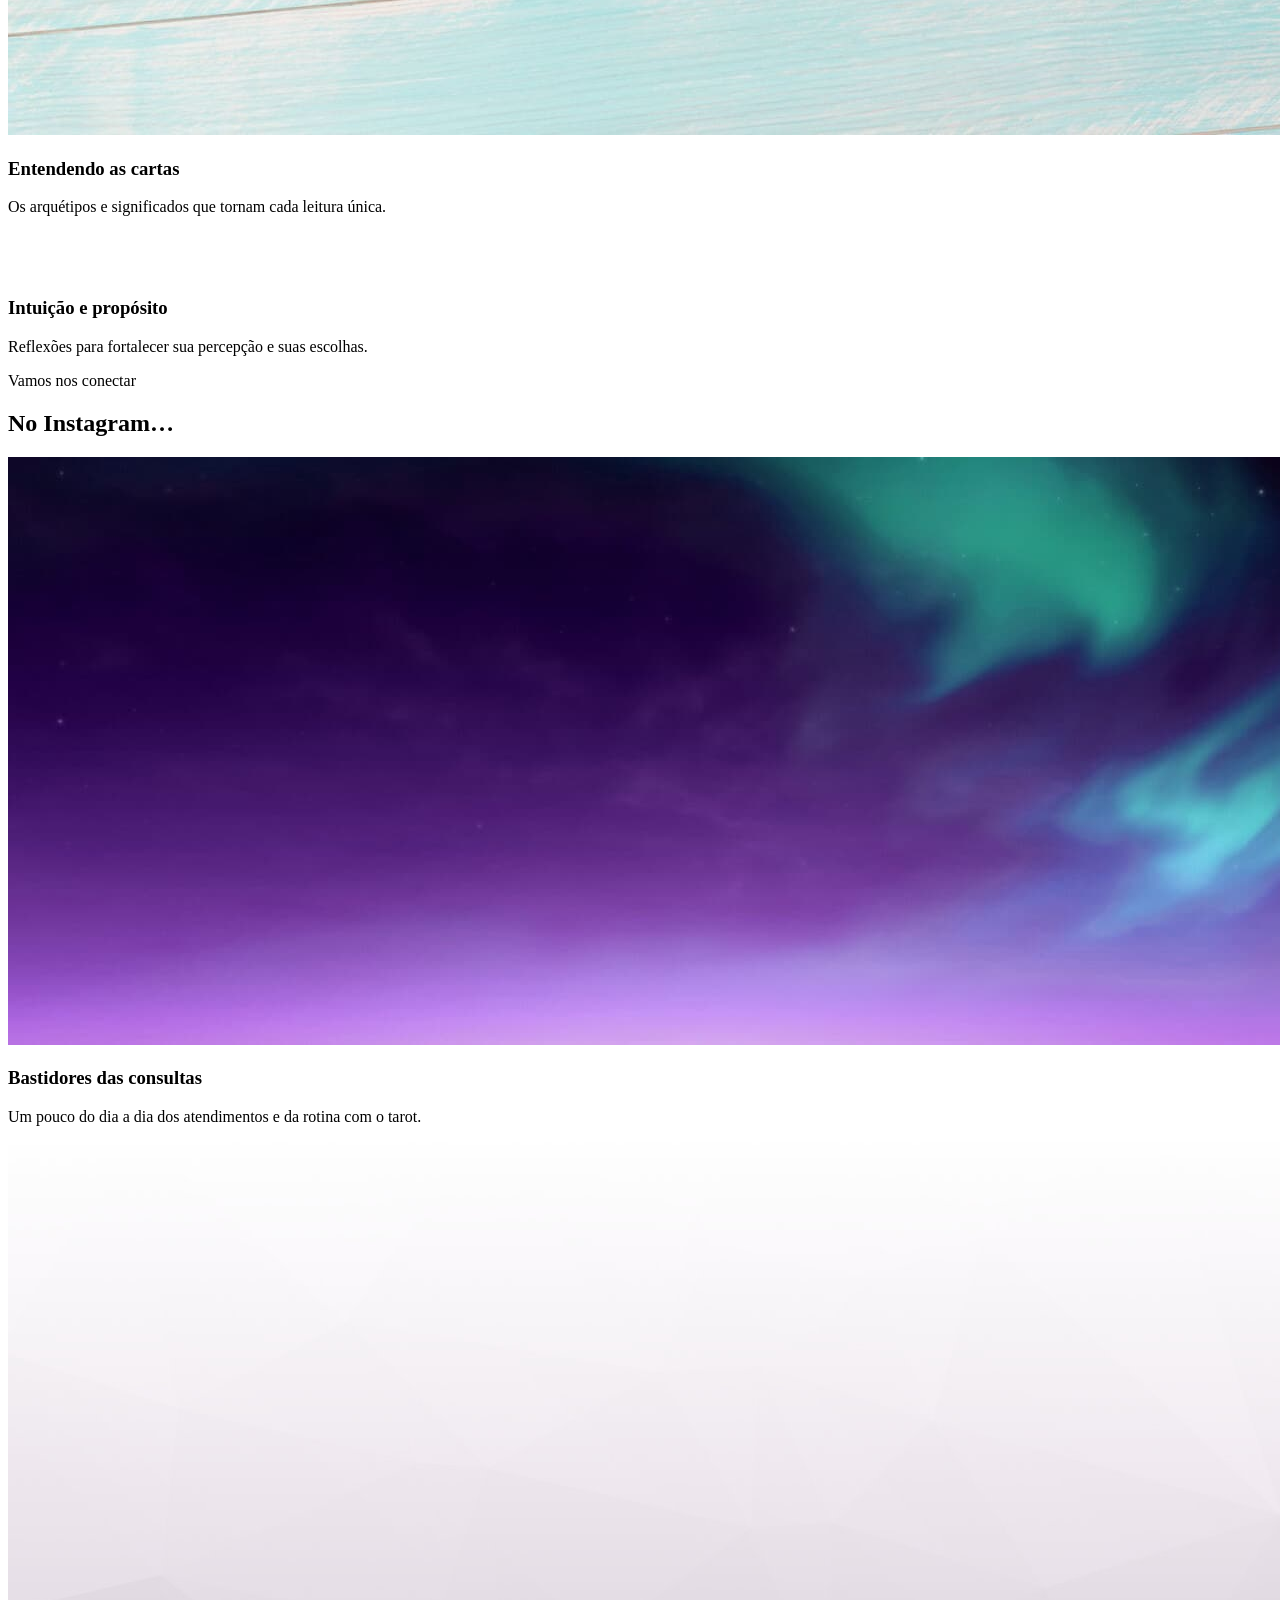
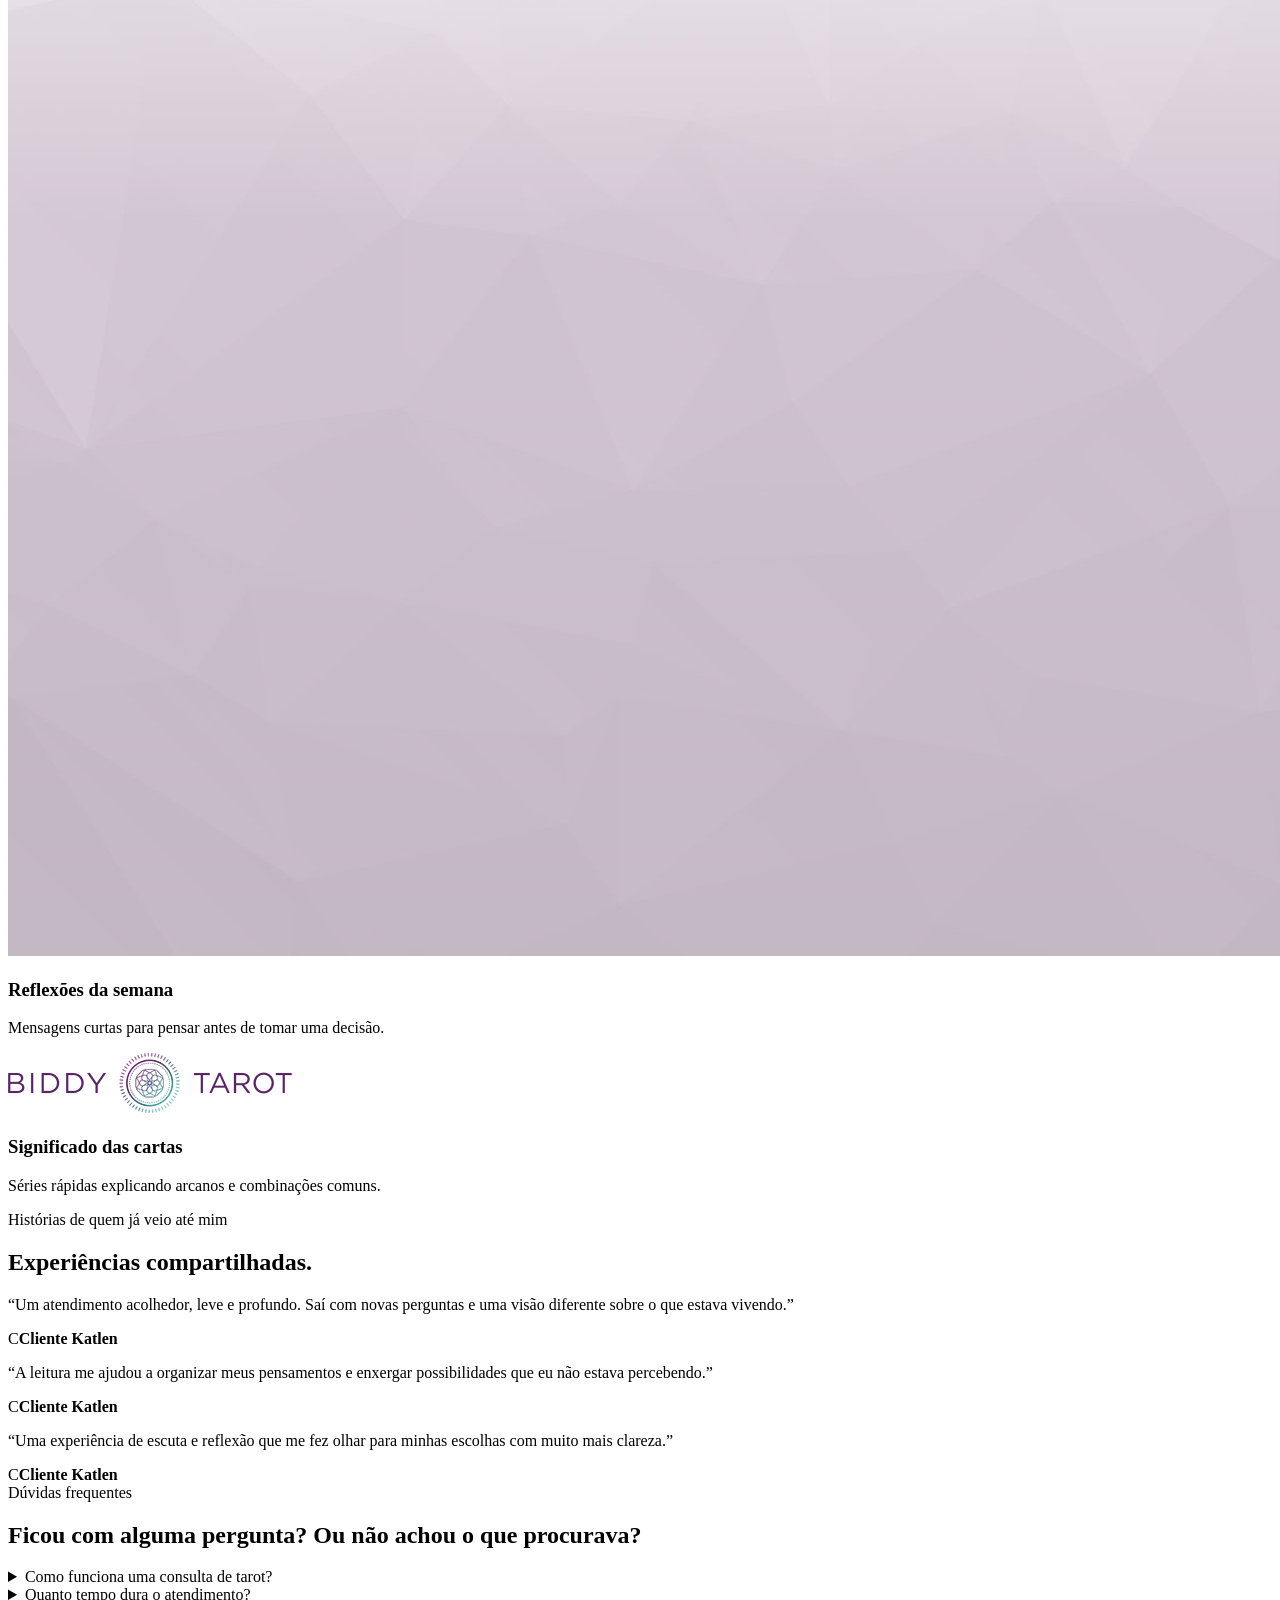
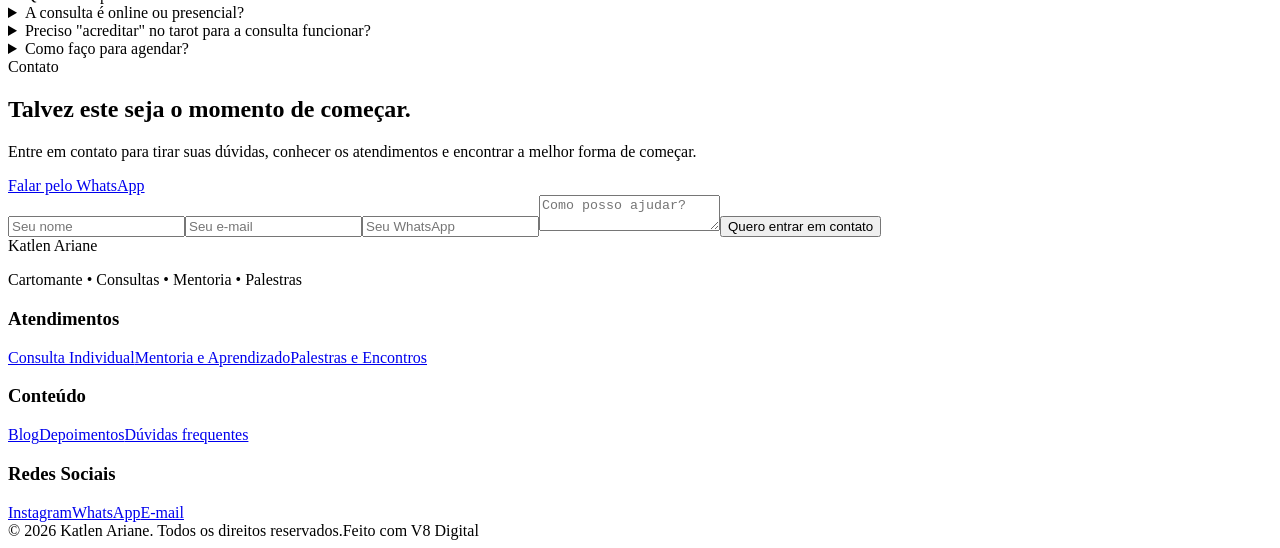
==== commit 26e5cbff: "Add files via upload" ====
--- a/oraculo/index.html
+++ b/oraculo/index.html
@@ -1,14 +1,16 @@
 <!doctype html><html lang="pt-BR"><head><meta charset="utf-8"><meta name="viewport" content="width=device-width,initial-scale=1"><title>Katlen Ariane | Cartomante</title><meta name="description" content="Katlen Ariane — cartomante, mentoria e desenvolvimento intuitivo. Um espaço para autoconhecimento, orientação e espiritualidade."><link rel="preconnect" href="https://fonts.googleapis.com"><link rel="preconnect" href="https://fonts.gstatic.com" crossorigin><link href="https://fonts.googleapis.com/css2?family=Lora:wght@500;700&family=Montserrat:wght@500;600;700&display=swap" rel="stylesheet"><link rel="stylesheet" href="style.css"></head><body><div class="katlen-topbar">Consultas online e presenciais • <a data-v8="contact.whatsapp" href="#contato">Fale comigo</a></div>
 <header class="katlen-nav"><div class="katlen-nav-inner"><a class="katlen-brand" href="#inicio">Katlen Ariane</a><button class="katlen-mobile" aria-label="Abrir menu">☰</button><nav><ul class="katlen-menu"><li><a href="#inicio">Início</a></li><li><a href="#atendimentos">Atendimentos</a></li><li><a href="#blog">Blog</a></li><li><a href="#depoimentos">Depoimentos</a></li><li><a href="#faq">Dúvidas</a></li><li><a href="#contato" class="katlen-cta">Quero conversar</a></li></ul></nav></div></header>
 <main id="inicio">
-<section class="katlen-hero"><div class="inner"><div class="katlen-kicker">Katlen Ariane • Cartomante</div><h1>Confie na sua intuição e enxergue com clareza o que vem a seguir.</h1><p>Consultas de tarot online e presenciais para quem busca autoconhecimento, orientação e um novo olhar sobre suas questões — e por que agora pode ser o momento certo para se escutar.</p><a class="katlen-btn" data-v8="contact.whatsapp" href="#contato">Comece sua jornada</a></div></section>
+<section class="katlen-hero"><div class="inner"><div class="katlen-kicker">Katlen Ariane • Cartomante</div><h1>Confie na sua intuição e enxergue com clareza o que vem a seguir.</h1><p>Consultas de tarot online e presenciais para quem busca autoconhecimento, orientação e um novo olhar sobre suas questões — e por que agora pode ser o momento certo para se escutar.</p><a class="katlen-btn" data-v8="contact.whatsapp" href="#contato">Agendar consulta →</a></div></section>
+<section class="katlen-welcome"><div class="katlen-container"><img class="katlen-welcome-avatar" src="assets/read-Biddy-Tarot.jpg" alt="Katlen Ariane"><h2 class="katlen-section-title">Comece sua jornada com o tarot</h2><p class="katlen-copy">Oi, eu sou a Katlen e minha missão é ajudar você a confiar na sua intuição, acessar sua força interior e trazer mais clareza para o seu dia a dia através do tarot.</p><a class="katlen-btn dark" href="#atendimentos">Quero começar</a></div></section>
 <section class="katlen-content-section" id="atendimentos"><div class="katlen-container"><div class="katlen-eyebrow">Como podemos começar</div><h2 class="katlen-section-title">Aqui estão 3 formas de começarmos juntas.</h2><div class="katlen-card-grid"><article class="katlen-card"><img src="assets/tarot-card-reading.webp" alt="Consulta de tarot"><h3>Consulta Individual</h3><p>Uma leitura acolhedora para questões de amor, relacionamentos, trabalho, escolhas, ciclos e caminhos pessoais.</p></article><article class="katlen-card"><img src="assets/learn-the-tarot-basics.jpg" alt="Aprendizado do tarot"><h3>Mentoria e Aprendizado</h3><p>Desenvolva sua conexão com o tarot, fortaleça sua intuição e aprenda a interpretar as cartas com mais confiança.</p></article><article class="katlen-card"><img src="assets/Grow-Your-Intuitive-Business.jpg" alt="Desenvolvimento intuitivo"><h3>Palestras e Encontros</h3><p>Conversas sobre consciência, comportamento, espiritualidade e desenvolvimento para pessoas e grupos.</p></article></div></div></section>
 <section class="katlen-found"><div class="katlen-container"><p class="katlen-found-label">Onde você pode me encontrar</p><div class="katlen-found-row"><span><svg viewBox="0 0 24 24"><path d="M12 2c-2.7 0-3.06.01-4.12.06-1.06.05-1.79.22-2.43.47a4.9 4.9 0 0 0-1.77 1.15 4.9 4.9 0 0 0-1.15 1.77c-.25.64-.42 1.37-.47 2.43C2.01 8.94 2 9.3 2 12s.01 3.06.06 4.12c.05 1.06.22 1.79.47 2.43a4.9 4.9 0 0 0 1.15 1.77 4.9 4.9 0 0 0 1.77 1.15c.64.25 1.37.42 2.43.47C8.94 21.99 9.3 22 12 22s3.06-.01 4.12-.06c1.06-.05 1.79-.22 2.43-.47a4.9 4.9 0 0 0 1.77-1.15 4.9 4.9 0 0 0 1.15-1.77c.25-.64.42-1.37.47-2.43.05-1.06.06-1.42.06-4.12s-.01-3.06-.06-4.12c-.05-1.06-.22-1.79-.47-2.43a4.9 4.9 0 0 0-1.15-1.77 4.9 4.9 0 0 0-1.77-1.15c-.64-.25-1.37-.42-2.43-.47C15.06 2.01 14.7 2 12 2zm0 1.8c2.65 0 2.97.01 4.02.06.97.04 1.5.2 1.85.34.46.18.79.4 1.14.75.35.35.57.68.75 1.14.14.35.3.88.34 1.85.05 1.05.06 1.37.06 4.02s-.01 2.97-.06 4.02c-.04.97-.2 1.5-.34 1.85-.18.46-.4.79-.75 1.14-.35.35-.68.57-1.14.75-.35.14-.88.3-1.85.34-1.05.05-1.37.06-4.02.06s-2.97-.01-4.02-.06c-.97-.04-1.5-.2-1.85-.34a3.1 3.1 0 0 1-1.14-.75 3.1 3.1 0 0 1-.75-1.14c-.14-.35-.3-.88-.34-1.85C3.81 14.97 3.8 14.65 3.8 12s.01-2.97.06-4.02c.04-.97.2-1.5.34-1.85.18-.46.4-.79.75-1.14.35-.35.68-.57 1.14-.75.35-.14.88-.3 1.85-.34C9.03 3.81 9.35 3.8 12 3.8zm0 3.06a5.14 5.14 0 1 0 0 10.28 5.14 5.14 0 0 0 0-10.28zm0 8.48a3.34 3.34 0 1 1 0-6.68 3.34 3.34 0 0 1 0 6.68zm6.54-8.68a1.2 1.2 0 1 1-2.4 0 1.2 1.2 0 0 1 2.4 0z"/></svg> Instagram</span><span><svg viewBox="0 0 24 24"><path d="M12.04 2C6.58 2 2.13 6.45 2.13 11.91c0 1.75.46 3.45 1.32 4.95L2.05 22l5.27-1.38a9.9 9.9 0 0 0 4.72 1.2h.01c5.46 0 9.91-4.45 9.91-9.91C21.96 6.45 17.5 2 12.04 2zm5.8 14a2.9 2.9 0 0 1-2.02 1.45c-.55.11-1.25.2-3.63-.78-3.05-1.26-5.01-4.37-5.16-4.57-.15-.2-1.24-1.65-1.24-3.15s.78-2.24 1.06-2.55c.28-.31.61-.38.81-.38h.58c.19 0 .44-.07.69.53.26.61.87 2.12.95 2.28.08.15.13.33.02.53-.1.2-.15.33-.3.5-.15.18-.31.4-.44.53-.15.15-.3.31-.13.61.17.31.77 1.27 1.66 2.06 1.14 1.02 2.1 1.34 2.41 1.49.31.15.49.13.67-.08.18-.2.77-.9.98-1.21.2-.31.41-.25.69-.15.28.1 1.77.83 2.07.98.31.15.51.23.59.35.08.13.08.75-.18 1.46z"/></svg> WhatsApp</span><span><svg viewBox="0 0 24 24"><path d="M21.35 11.1H12v2.9h5.35c-.23 1.4-1.6 4.1-5.35 4.1-3.22 0-5.84-2.66-5.84-5.95S8.78 6.2 12 6.2c1.83 0 3.06.78 3.76 1.45l2.56-2.47C16.7 3.6 14.56 2.65 12 2.65 6.95 2.65 2.85 6.8 2.85 11.9S6.95 21.15 12 21.15c6.93 0 8.9-4.86 8.9-8.75 0-.59-.06-1.03-.15-1.3z"/></svg> Avaliações no Google</span><span><svg viewBox="0 0 24 24"><path d="M12 12.75c1.63 0 4.87.82 4.87 2.44v1.31H7.13v-1.31c0-1.62 3.24-2.44 4.87-2.44zm0-11a3.62 3.62 0 1 1 0 7.25 3.62 3.62 0 0 1 0-7.25z"/></svg> Indicação de clientes</span></div></div></section>
 <section class="katlen-band"><div class="katlen-container"><h2>Um olhar para além da pergunta.</h2><p class="katlen-copy">As cartas podem revelar possibilidades, padrões e novas perspectivas para aquilo que você está vivendo.</p><a class="katlen-btn dark" href="#contato">Quero conversar</a></div></section>
-<section class="katlen-content-section alt" id="blog"><div class="katlen-container"><div class="katlen-eyebrow">Conteúdos</div><h2 class="katlen-section-title">Sua dose de tarot para reflexão.</h2><div class="katlen-blog-grid"><article class="katlen-blog-featured"><img src="assets/learning-the-tarot-basics.webp" alt="Tarot e autoconhecimento"><div><h3>Tarot e autoconhecimento</h3><p>Como usar os símbolos das cartas para olhar para dentro, reconhecer padrões e compreender melhor os seus ciclos de vida.</p><a class="katlen-link" href="#">Ler mais →</a></div></article><div class="katlen-blog-mini-list"><article class="katlen-blog-mini"><img src="assets/BiddyTarot-Reference-Guide.jpg" alt="Significados das cartas"><div><h3>Entendendo as cartas</h3><p>Os arquétipos e significados que tornam cada leitura única.</p></div></article><article class="katlen-blog-mini"><img src="assets/growing-business-with-tarot-cards.webp" alt="Intuição e propósito"><div><h3>Intuição e propósito</h3><p>Reflexões para fortalecer sua percepção e suas escolhas.</p></div></article></div></div></div></section>
-<section class="katlen-content-section" id="depoimentos"><div class="katlen-container"><div class="katlen-eyebrow">Depoimentos</div><h2 class="katlen-section-title">Experiências compartilhadas.</h2><div class="katlen-testimonials"><article class="katlen-testimonial"><p>“Um atendimento acolhedor, leve e profundo. Saí com novas perguntas e uma visão diferente sobre o que estava vivendo.”</p><div class="katlen-testimonial-who"><span class="katlen-avatar">C</span><strong>Cliente Katlen</strong></div></article><article class="katlen-testimonial"><p>“A leitura me ajudou a organizar meus pensamentos e enxergar possibilidades que eu não estava percebendo.”</p><div class="katlen-testimonial-who"><span class="katlen-avatar">C</span><strong>Cliente Katlen</strong></div></article><article class="katlen-testimonial"><p>“Uma experiência de escuta e reflexão que me fez olhar para minhas escolhas com muito mais clareza.”</p><div class="katlen-testimonial-who"><span class="katlen-avatar">C</span><strong>Cliente Katlen</strong></div></article></div></div></section>
-<section class="katlen-content-section alt" id="faq"><div class="katlen-container"><div class="katlen-eyebrow">Dúvidas frequentes</div><h2 class="katlen-section-title">Ficou com alguma pergunta?</h2><div class="katlen-faq"><details class="katlen-faq-item"><summary>Como funciona uma consulta de tarot?</summary><p>Conversamos sobre o que você quer entender melhor e eu faço a leitura das cartas a partir dessa questão, trazendo reflexões e possibilidades — sempre com respeito ao seu momento.</p></details><details class="katlen-faq-item"><summary>Quanto tempo dura o atendimento?</summary><p>Em geral, entre 40 e 60 minutos, dependendo da profundidade das questões trazidas.</p></details><details class="katlen-faq-item"><summary>A consulta é online ou presencial?</summary><p>As duas opções estão disponíveis. Você escolhe o formato que for mais confortável para você.</p></details><details class="katlen-faq-item"><summary>Preciso "acreditar" no tarot para a consulta funcionar?</summary><p>Não. O tarot é uma ferramenta de reflexão e autoconhecimento — vir com a mente aberta já é suficiente.</p></details><details class="katlen-faq-item"><summary>Como faço para agendar?</summary><p>É só chamar no WhatsApp ou preencher o formulário de contato abaixo que combinamos o melhor horário.</p></details></div></div></section>
+<section class="katlen-content-section alt" id="blog"><div class="katlen-container"><div class="katlen-eyebrow">Sua dose de tarot para reflexão</div><h2 class="katlen-section-title">No blog…</h2><div class="katlen-blog-grid"><article class="katlen-blog-featured"><img src="assets/learning-the-tarot-basics.webp" alt="Tarot e autoconhecimento"><div><h3>Tarot e autoconhecimento</h3><p>Como usar os símbolos das cartas para olhar para dentro, reconhecer padrões e compreender melhor os seus ciclos de vida.</p><a class="katlen-link" href="#">Ler mais →</a></div></article><div class="katlen-blog-mini-list"><article class="katlen-blog-mini"><img src="assets/BiddyTarot-Reference-Guide.jpg" alt="Significados das cartas"><div><h3>Entendendo as cartas</h3><p>Os arquétipos e significados que tornam cada leitura única.</p></div></article><article class="katlen-blog-mini"><img src="assets/growing-business-with-tarot-cards.webp" alt="Intuição e propósito"><div><h3>Intuição e propósito</h3><p>Reflexões para fortalecer sua percepção e suas escolhas.</p></div></article></div></div></div></section>
+<section class="katlen-content-section" id="instagram"><div class="katlen-container"><div class="katlen-eyebrow">Vamos nos conectar</div><h2 class="katlen-section-title">No Instagram…</h2><div class="katlen-articles"><article class="katlen-article"><img src="assets/Biddy-Tarot-Card-Readers.jpg" alt="Post no Instagram"><div><h3>Bastidores das consultas</h3><p>Um pouco do dia a dia dos atendimentos e da rotina com o tarot.</p></div></article><article class="katlen-article"><img src="assets/Biddy-Gradient.jpg" alt="Post no Instagram"><div><h3>Reflexões da semana</h3><p>Mensagens curtas para pensar antes de tomar uma decisão.</p></div></article><article class="katlen-article"><img src="assets/Biddy-Tarot-Online-Course.png" alt="Post no Instagram"><div><h3>Significado das cartas</h3><p>Séries rápidas explicando arcanos e combinações comuns.</p></div></article></div></div></section>
+<section class="katlen-content-section alt" id="depoimentos"><div class="katlen-container"><div class="katlen-eyebrow">Histórias de quem já veio até mim</div><h2 class="katlen-section-title">Experiências compartilhadas.</h2><div class="katlen-testimonials"><article class="katlen-testimonial"><p>“Um atendimento acolhedor, leve e profundo. Saí com novas perguntas e uma visão diferente sobre o que estava vivendo.”</p><div class="katlen-testimonial-who"><span class="katlen-avatar">C</span><strong>Cliente Katlen</strong></div></article><article class="katlen-testimonial"><p>“A leitura me ajudou a organizar meus pensamentos e enxergar possibilidades que eu não estava percebendo.”</p><div class="katlen-testimonial-who"><span class="katlen-avatar">C</span><strong>Cliente Katlen</strong></div></article><article class="katlen-testimonial"><p>“Uma experiência de escuta e reflexão que me fez olhar para minhas escolhas com muito mais clareza.”</p><div class="katlen-testimonial-who"><span class="katlen-avatar">C</span><strong>Cliente Katlen</strong></div></article></div></div></section>
+<section class="katlen-content-section" id="faq"><div class="katlen-container"><div class="katlen-eyebrow">Dúvidas frequentes</div><h2 class="katlen-section-title">Ficou com alguma pergunta? Ou não achou o que procurava?</h2><div class="katlen-faq"><details class="katlen-faq-item"><summary>Como funciona uma consulta de tarot?</summary><p>Conversamos sobre o que você quer entender melhor e eu faço a leitura das cartas a partir dessa questão, trazendo reflexões e possibilidades — sempre com respeito ao seu momento.</p></details><details class="katlen-faq-item"><summary>Quanto tempo dura o atendimento?</summary><p>Em geral, entre 40 e 60 minutos, dependendo da profundidade das questões trazidas.</p></details><details class="katlen-faq-item"><summary>A consulta é online ou presencial?</summary><p>As duas opções estão disponíveis. Você escolhe o formato que for mais confortável para você.</p></details><details class="katlen-faq-item"><summary>Preciso "acreditar" no tarot para a consulta funcionar?</summary><p>Não. O tarot é uma ferramenta de reflexão e autoconhecimento — vir com a mente aberta já é suficiente.</p></details><details class="katlen-faq-item"><summary>Como faço para agendar?</summary><p>É só chamar no WhatsApp ou preencher o formulário de contato abaixo que combinamos o melhor horário.</p></details></div></div></section>
 <section class="katlen-contact" id="contato"><div class="katlen-container"><div class="katlen-eyebrow">Contato</div><h2 class="katlen-section-title">Talvez este seja o momento de começar.</h2><p class="katlen-copy">Entre em contato para tirar suas dúvidas, conhecer os atendimentos e encontrar a melhor forma de começar.</p><a class="katlen-btn" data-v8="contact.whatsapp" href="#">Falar pelo WhatsApp</a><form class="katlen-form" data-v8-form><input name="name" placeholder="Seu nome" required><input name="email" type="email" placeholder="Seu e-mail" required><input name="phone" placeholder="Seu WhatsApp"><textarea name="message" placeholder="Como posso ajudar?"></textarea><button class="katlen-btn" type="submit">Quero entrar em contato</button></form></div></section>
 </main>
-<footer class="katlen-footer"><div class="katlen-footer-grid"><div><div class="katlen-brand">Katlen Ariane</div><p>Cartomante • Consultas • Mentoria • Palestras</p></div><div><h3>Navegação</h3><a href="#inicio">Início</a><a href="#atendimentos">Atendimentos</a><a href="#blog">Blog</a></div><div><h3>Conteúdo</h3><a href="#blog">Blog</a><a href="#depoimentos">Depoimentos</a><a href="#faq">Dúvidas frequentes</a></div><div><h3>Contato</h3><a data-v8="contact.whatsapp" href="#">WhatsApp</a><a data-v8="contact.email" href="#">E-mail</a><a data-v8="social.instagram" href="#">Instagram</a></div></div><div class="katlen-footer-bottom"><span>© 2026 Katlen Ariane. Todos os direitos reservados.</span><span>Feito com V8 Digital</span></div></footer>
+<footer class="katlen-footer"><div class="katlen-footer-grid katlen-footer-grid-4"><div><div class="katlen-brand">Katlen Ariane</div><p>Cartomante • Consultas • Mentoria • Palestras</p></div><div><h3>Atendimentos</h3><a href="#atendimentos">Consulta Individual</a><a href="#atendimentos">Mentoria e Aprendizado</a><a href="#atendimentos">Palestras e Encontros</a></div><div><h3>Conteúdo</h3><a href="#blog">Blog</a><a href="#depoimentos">Depoimentos</a><a href="#faq">Dúvidas frequentes</a></div><div><h3>Redes Sociais</h3><a data-v8="social.instagram" href="#">Instagram</a><a data-v8="contact.whatsapp" href="#">WhatsApp</a><a data-v8="contact.email" href="#">E-mail</a></div></div><div class="katlen-footer-bottom"><span>© 2026 Katlen Ariane. Todos os direitos reservados.</span><span>Feito com V8 Digital</span></div></footer>
 <script src="js/script.js"></script><script src="../js/v8-loader.js" data-project-id="SEU_PROJECT_ID" data-api-url="https://v8adminuniversal.aisermelk.workers.dev"></script></body></html>
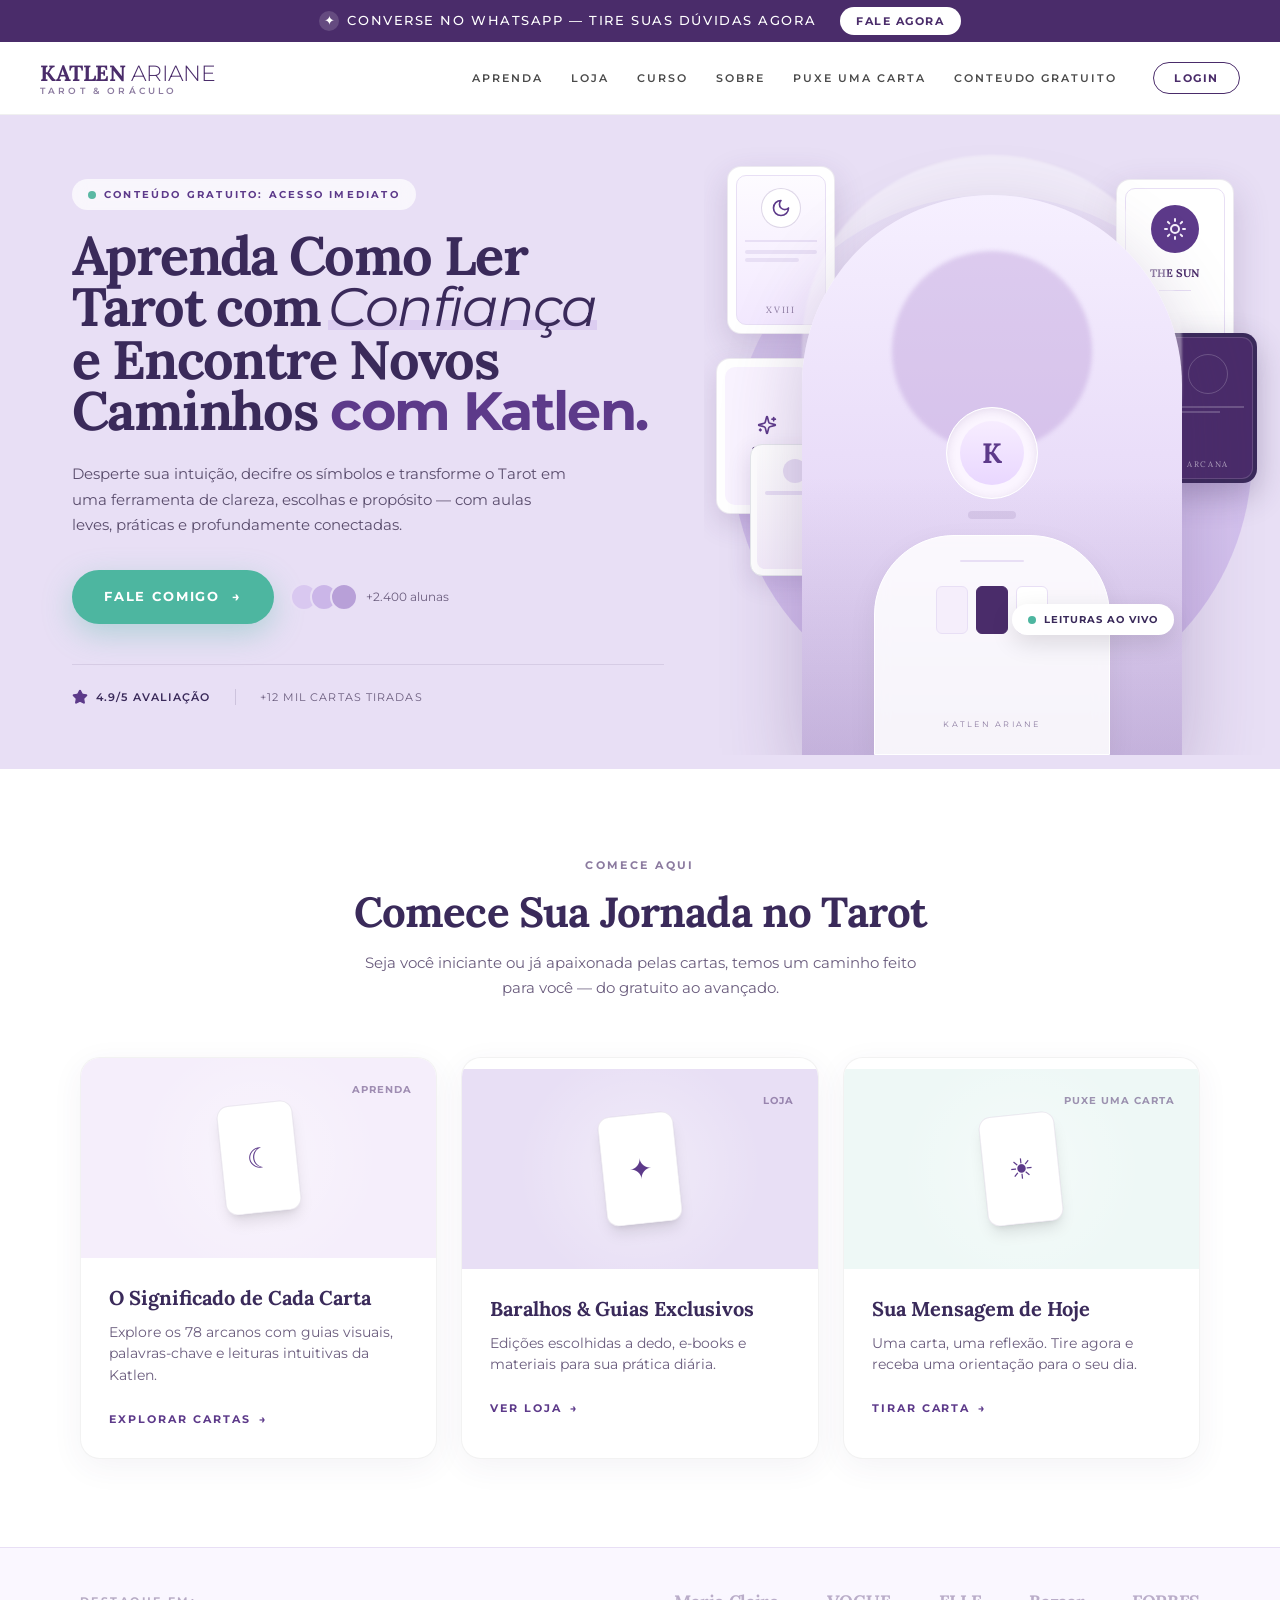
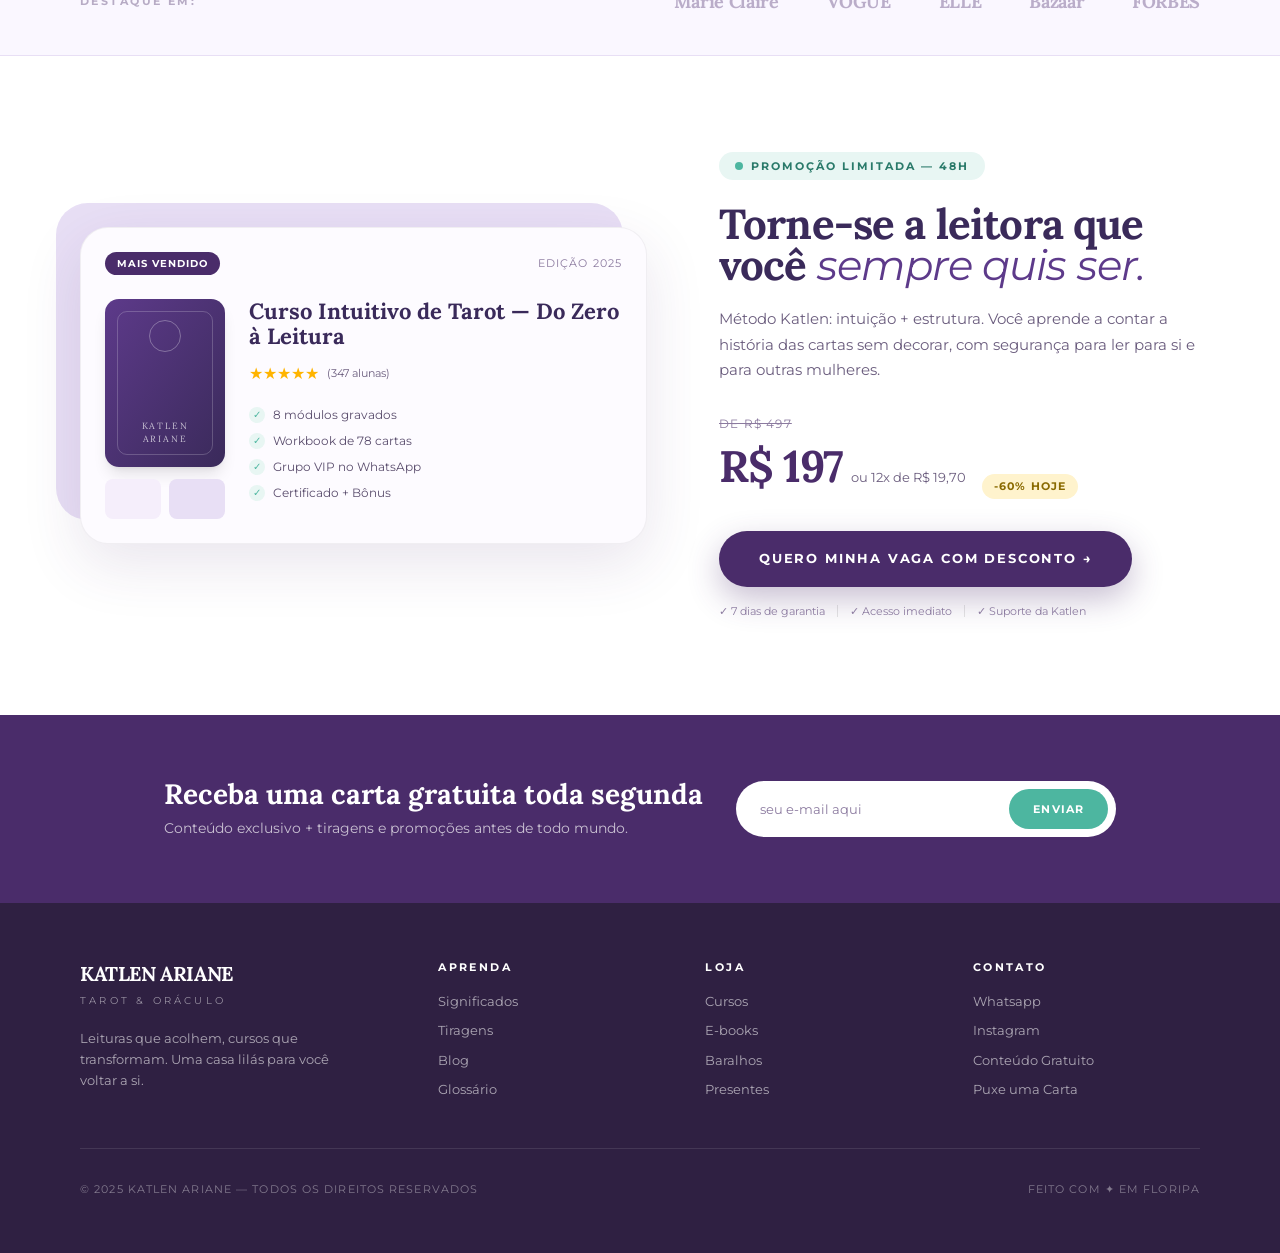
==== commit 13f9c49d: "Update index.html" ====
--- a/oraculo/index.html
+++ b/oraculo/index.html
@@ -1,16 +1,37 @@
-<!doctype html><html lang="pt-BR"><head><meta charset="utf-8"><meta name="viewport" content="width=device-width,initial-scale=1"><title>Katlen Ariane | Cartomante</title><meta name="description" content="Katlen Ariane — cartomante, mentoria e desenvolvimento intuitivo. Um espaço para autoconhecimento, orientação e espiritualidade."><link rel="preconnect" href="https://fonts.googleapis.com"><link rel="preconnect" href="https://fonts.gstatic.com" crossorigin><link href="https://fonts.googleapis.com/css2?family=Lora:wght@500;700&family=Montserrat:wght@500;600;700&display=swap" rel="stylesheet"><link rel="stylesheet" href="style.css"></head><body><div class="katlen-topbar">Consultas online e presenciais • <a data-v8="contact.whatsapp" href="#contato">Fale comigo</a></div>
-<header class="katlen-nav"><div class="katlen-nav-inner"><a class="katlen-brand" href="#inicio">Katlen Ariane</a><button class="katlen-mobile" aria-label="Abrir menu">☰</button><nav><ul class="katlen-menu"><li><a href="#inicio">Início</a></li><li><a href="#atendimentos">Atendimentos</a></li><li><a href="#blog">Blog</a></li><li><a href="#depoimentos">Depoimentos</a></li><li><a href="#faq">Dúvidas</a></li><li><a href="#contato" class="katlen-cta">Quero conversar</a></li></ul></nav></div></header>
-<main id="inicio">
-<section class="katlen-hero"><div class="inner"><div class="katlen-kicker">Katlen Ariane • Cartomante</div><h1>Confie na sua intuição e enxergue com clareza o que vem a seguir.</h1><p>Consultas de tarot online e presenciais para quem busca autoconhecimento, orientação e um novo olhar sobre suas questões — e por que agora pode ser o momento certo para se escutar.</p><a class="katlen-btn" data-v8="contact.whatsapp" href="#contato">Agendar consulta →</a></div></section>
-<section class="katlen-welcome"><div class="katlen-container"><img class="katlen-welcome-avatar" src="assets/read-Biddy-Tarot.jpg" alt="Katlen Ariane"><h2 class="katlen-section-title">Comece sua jornada com o tarot</h2><p class="katlen-copy">Oi, eu sou a Katlen e minha missão é ajudar você a confiar na sua intuição, acessar sua força interior e trazer mais clareza para o seu dia a dia através do tarot.</p><a class="katlen-btn dark" href="#atendimentos">Quero começar</a></div></section>
-<section class="katlen-content-section" id="atendimentos"><div class="katlen-container"><div class="katlen-eyebrow">Como podemos começar</div><h2 class="katlen-section-title">Aqui estão 3 formas de começarmos juntas.</h2><div class="katlen-card-grid"><article class="katlen-card"><img src="assets/tarot-card-reading.webp" alt="Consulta de tarot"><h3>Consulta Individual</h3><p>Uma leitura acolhedora para questões de amor, relacionamentos, trabalho, escolhas, ciclos e caminhos pessoais.</p></article><article class="katlen-card"><img src="assets/learn-the-tarot-basics.jpg" alt="Aprendizado do tarot"><h3>Mentoria e Aprendizado</h3><p>Desenvolva sua conexão com o tarot, fortaleça sua intuição e aprenda a interpretar as cartas com mais confiança.</p></article><article class="katlen-card"><img src="assets/Grow-Your-Intuitive-Business.jpg" alt="Desenvolvimento intuitivo"><h3>Palestras e Encontros</h3><p>Conversas sobre consciência, comportamento, espiritualidade e desenvolvimento para pessoas e grupos.</p></article></div></div></section>
-<section class="katlen-found"><div class="katlen-container"><p class="katlen-found-label">Onde você pode me encontrar</p><div class="katlen-found-row"><span><svg viewBox="0 0 24 24"><path d="M12 2c-2.7 0-3.06.01-4.12.06-1.06.05-1.79.22-2.43.47a4.9 4.9 0 0 0-1.77 1.15 4.9 4.9 0 0 0-1.15 1.77c-.25.64-.42 1.37-.47 2.43C2.01 8.94 2 9.3 2 12s.01 3.06.06 4.12c.05 1.06.22 1.79.47 2.43a4.9 4.9 0 0 0 1.15 1.77 4.9 4.9 0 0 0 1.77 1.15c.64.25 1.37.42 2.43.47C8.94 21.99 9.3 22 12 22s3.06-.01 4.12-.06c1.06-.05 1.79-.22 2.43-.47a4.9 4.9 0 0 0 1.77-1.15 4.9 4.9 0 0 0 1.15-1.77c.25-.64.42-1.37.47-2.43.05-1.06.06-1.42.06-4.12s-.01-3.06-.06-4.12c-.05-1.06-.22-1.79-.47-2.43a4.9 4.9 0 0 0-1.15-1.77 4.9 4.9 0 0 0-1.77-1.15c-.64-.25-1.37-.42-2.43-.47C15.06 2.01 14.7 2 12 2zm0 1.8c2.65 0 2.97.01 4.02.06.97.04 1.5.2 1.85.34.46.18.79.4 1.14.75.35.35.57.68.75 1.14.14.35.3.88.34 1.85.05 1.05.06 1.37.06 4.02s-.01 2.97-.06 4.02c-.04.97-.2 1.5-.34 1.85-.18.46-.4.79-.75 1.14-.35.35-.68.57-1.14.75-.35.14-.88.3-1.85.34-1.05.05-1.37.06-4.02.06s-2.97-.01-4.02-.06c-.97-.04-1.5-.2-1.85-.34a3.1 3.1 0 0 1-1.14-.75 3.1 3.1 0 0 1-.75-1.14c-.14-.35-.3-.88-.34-1.85C3.81 14.97 3.8 14.65 3.8 12s.01-2.97.06-4.02c.04-.97.2-1.5.34-1.85.18-.46.4-.79.75-1.14.35-.35.68-.57 1.14-.75.35-.14.88-.3 1.85-.34C9.03 3.81 9.35 3.8 12 3.8zm0 3.06a5.14 5.14 0 1 0 0 10.28 5.14 5.14 0 0 0 0-10.28zm0 8.48a3.34 3.34 0 1 1 0-6.68 3.34 3.34 0 0 1 0 6.68zm6.54-8.68a1.2 1.2 0 1 1-2.4 0 1.2 1.2 0 0 1 2.4 0z"/></svg> Instagram</span><span><svg viewBox="0 0 24 24"><path d="M12.04 2C6.58 2 2.13 6.45 2.13 11.91c0 1.75.46 3.45 1.32 4.95L2.05 22l5.27-1.38a9.9 9.9 0 0 0 4.72 1.2h.01c5.46 0 9.91-4.45 9.91-9.91C21.96 6.45 17.5 2 12.04 2zm5.8 14a2.9 2.9 0 0 1-2.02 1.45c-.55.11-1.25.2-3.63-.78-3.05-1.26-5.01-4.37-5.16-4.57-.15-.2-1.24-1.65-1.24-3.15s.78-2.24 1.06-2.55c.28-.31.61-.38.81-.38h.58c.19 0 .44-.07.69.53.26.61.87 2.12.95 2.28.08.15.13.33.02.53-.1.2-.15.33-.3.5-.15.18-.31.4-.44.53-.15.15-.3.31-.13.61.17.31.77 1.27 1.66 2.06 1.14 1.02 2.1 1.34 2.41 1.49.31.15.49.13.67-.08.18-.2.77-.9.98-1.21.2-.31.41-.25.69-.15.28.1 1.77.83 2.07.98.31.15.51.23.59.35.08.13.08.75-.18 1.46z"/></svg> WhatsApp</span><span><svg viewBox="0 0 24 24"><path d="M21.35 11.1H12v2.9h5.35c-.23 1.4-1.6 4.1-5.35 4.1-3.22 0-5.84-2.66-5.84-5.95S8.78 6.2 12 6.2c1.83 0 3.06.78 3.76 1.45l2.56-2.47C16.7 3.6 14.56 2.65 12 2.65 6.95 2.65 2.85 6.8 2.85 11.9S6.95 21.15 12 21.15c6.93 0 8.9-4.86 8.9-8.75 0-.59-.06-1.03-.15-1.3z"/></svg> Avaliações no Google</span><span><svg viewBox="0 0 24 24"><path d="M12 12.75c1.63 0 4.87.82 4.87 2.44v1.31H7.13v-1.31c0-1.62 3.24-2.44 4.87-2.44zm0-11a3.62 3.62 0 1 1 0 7.25 3.62 3.62 0 0 1 0-7.25z"/></svg> Indicação de clientes</span></div></div></section>
-<section class="katlen-band"><div class="katlen-container"><h2>Um olhar para além da pergunta.</h2><p class="katlen-copy">As cartas podem revelar possibilidades, padrões e novas perspectivas para aquilo que você está vivendo.</p><a class="katlen-btn dark" href="#contato">Quero conversar</a></div></section>
-<section class="katlen-content-section alt" id="blog"><div class="katlen-container"><div class="katlen-eyebrow">Sua dose de tarot para reflexão</div><h2 class="katlen-section-title">No blog…</h2><div class="katlen-blog-grid"><article class="katlen-blog-featured"><img src="assets/learning-the-tarot-basics.webp" alt="Tarot e autoconhecimento"><div><h3>Tarot e autoconhecimento</h3><p>Como usar os símbolos das cartas para olhar para dentro, reconhecer padrões e compreender melhor os seus ciclos de vida.</p><a class="katlen-link" href="#">Ler mais →</a></div></article><div class="katlen-blog-mini-list"><article class="katlen-blog-mini"><img src="assets/BiddyTarot-Reference-Guide.jpg" alt="Significados das cartas"><div><h3>Entendendo as cartas</h3><p>Os arquétipos e significados que tornam cada leitura única.</p></div></article><article class="katlen-blog-mini"><img src="assets/growing-business-with-tarot-cards.webp" alt="Intuição e propósito"><div><h3>Intuição e propósito</h3><p>Reflexões para fortalecer sua percepção e suas escolhas.</p></div></article></div></div></div></section>
-<section class="katlen-content-section" id="instagram"><div class="katlen-container"><div class="katlen-eyebrow">Vamos nos conectar</div><h2 class="katlen-section-title">No Instagram…</h2><div class="katlen-articles"><article class="katlen-article"><img src="assets/Biddy-Tarot-Card-Readers.jpg" alt="Post no Instagram"><div><h3>Bastidores das consultas</h3><p>Um pouco do dia a dia dos atendimentos e da rotina com o tarot.</p></div></article><article class="katlen-article"><img src="assets/Biddy-Gradient.jpg" alt="Post no Instagram"><div><h3>Reflexões da semana</h3><p>Mensagens curtas para pensar antes de tomar uma decisão.</p></div></article><article class="katlen-article"><img src="assets/Biddy-Tarot-Online-Course.png" alt="Post no Instagram"><div><h3>Significado das cartas</h3><p>Séries rápidas explicando arcanos e combinações comuns.</p></div></article></div></div></section>
-<section class="katlen-content-section alt" id="depoimentos"><div class="katlen-container"><div class="katlen-eyebrow">Histórias de quem já veio até mim</div><h2 class="katlen-section-title">Experiências compartilhadas.</h2><div class="katlen-testimonials"><article class="katlen-testimonial"><p>“Um atendimento acolhedor, leve e profundo. Saí com novas perguntas e uma visão diferente sobre o que estava vivendo.”</p><div class="katlen-testimonial-who"><span class="katlen-avatar">C</span><strong>Cliente Katlen</strong></div></article><article class="katlen-testimonial"><p>“A leitura me ajudou a organizar meus pensamentos e enxergar possibilidades que eu não estava percebendo.”</p><div class="katlen-testimonial-who"><span class="katlen-avatar">C</span><strong>Cliente Katlen</strong></div></article><article class="katlen-testimonial"><p>“Uma experiência de escuta e reflexão que me fez olhar para minhas escolhas com muito mais clareza.”</p><div class="katlen-testimonial-who"><span class="katlen-avatar">C</span><strong>Cliente Katlen</strong></div></article></div></div></section>
-<section class="katlen-content-section" id="faq"><div class="katlen-container"><div class="katlen-eyebrow">Dúvidas frequentes</div><h2 class="katlen-section-title">Ficou com alguma pergunta? Ou não achou o que procurava?</h2><div class="katlen-faq"><details class="katlen-faq-item"><summary>Como funciona uma consulta de tarot?</summary><p>Conversamos sobre o que você quer entender melhor e eu faço a leitura das cartas a partir dessa questão, trazendo reflexões e possibilidades — sempre com respeito ao seu momento.</p></details><details class="katlen-faq-item"><summary>Quanto tempo dura o atendimento?</summary><p>Em geral, entre 40 e 60 minutos, dependendo da profundidade das questões trazidas.</p></details><details class="katlen-faq-item"><summary>A consulta é online ou presencial?</summary><p>As duas opções estão disponíveis. Você escolhe o formato que for mais confortável para você.</p></details><details class="katlen-faq-item"><summary>Preciso "acreditar" no tarot para a consulta funcionar?</summary><p>Não. O tarot é uma ferramenta de reflexão e autoconhecimento — vir com a mente aberta já é suficiente.</p></details><details class="katlen-faq-item"><summary>Como faço para agendar?</summary><p>É só chamar no WhatsApp ou preencher o formulário de contato abaixo que combinamos o melhor horário.</p></details></div></div></section>
-<section class="katlen-contact" id="contato"><div class="katlen-container"><div class="katlen-eyebrow">Contato</div><h2 class="katlen-section-title">Talvez este seja o momento de começar.</h2><p class="katlen-copy">Entre em contato para tirar suas dúvidas, conhecer os atendimentos e encontrar a melhor forma de começar.</p><a class="katlen-btn" data-v8="contact.whatsapp" href="#">Falar pelo WhatsApp</a><form class="katlen-form" data-v8-form><input name="name" placeholder="Seu nome" required><input name="email" type="email" placeholder="Seu e-mail" required><input name="phone" placeholder="Seu WhatsApp"><textarea name="message" placeholder="Como posso ajudar?"></textarea><button class="katlen-btn" type="submit">Quero entrar em contato</button></form></div></section>
-</main>
-<footer class="katlen-footer"><div class="katlen-footer-grid katlen-footer-grid-4"><div><div class="katlen-brand">Katlen Ariane</div><p>Cartomante • Consultas • Mentoria • Palestras</p></div><div><h3>Atendimentos</h3><a href="#atendimentos">Consulta Individual</a><a href="#atendimentos">Mentoria e Aprendizado</a><a href="#atendimentos">Palestras e Encontros</a></div><div><h3>Conteúdo</h3><a href="#blog">Blog</a><a href="#depoimentos">Depoimentos</a><a href="#faq">Dúvidas frequentes</a></div><div><h3>Redes Sociais</h3><a data-v8="social.instagram" href="#">Instagram</a><a data-v8="contact.whatsapp" href="#">WhatsApp</a><a data-v8="contact.email" href="#">E-mail</a></div></div><div class="katlen-footer-bottom"><span>© 2026 Katlen Ariane. Todos os direitos reservados.</span><span>Feito com V8 Digital</span></div></footer>
-<script src="js/script.js"></script><script src="../js/v8-loader.js" data-project-id="SEU_PROJECT_ID" data-api-url="https://v8adminuniversal.aisermelk.workers.dev"></script></body></html>+<!DOCTYPE html>
+<html lang="en">
+<head>
+  <meta charset="UTF-8">
+  <meta name="viewport" content="width=device-width, initial-scale=1">
+  <title>React Artifact</title>
+  <style>*,:after,:before{--tw-border-spacing-x:0;--tw-border-spacing-y:0;--tw-translate-x:0;--tw-translate-y:0;--tw-rotate:0;--tw-skew-x:0;--tw-skew-y:0;--tw-scale-x:1;--tw-scale-y:1;--tw-pan-x: ;--tw-pan-y: ;--tw-pinch-zoom: ;--tw-scroll-snap-strictness:proximity;--tw-gradient-from-position: ;--tw-gradient-via-position: ;--tw-gradient-to-position: ;--tw-ordinal: ;--tw-slashed-zero: ;--tw-numeric-figure: ;--tw-numeric-spacing: ;--tw-numeric-fraction: ;--tw-ring-inset: ;--tw-ring-offset-width:0px;--tw-ring-offset-color:#fff;--tw-ring-color:rgba(59,130,246,.5);--tw-ring-offset-shadow:0 0 #0000;--tw-ring-shadow:0 0 #0000;--tw-shadow:0 0 #0000;--tw-shadow-colored:0 0 #0000;--tw-blur: ;--tw-brightness: ;--tw-contrast: ;--tw-grayscale: ;--tw-hue-rotate: ;--tw-invert: ;--tw-saturate: ;--tw-sepia: ;--tw-drop-shadow: ;--tw-backdrop-blur: ;--tw-backdrop-brightness: ;--tw-backdrop-contrast: ;--tw-backdrop-grayscale: ;--tw-backdrop-hue-rotate: ;--tw-backdrop-invert: ;--tw-backdrop-opacity: ;--tw-backdrop-saturate: ;--tw-backdrop-sepia: ;--tw-contain-size: ;--tw-contain-layout: ;--tw-contain-paint: ;--tw-contain-style: }::backdrop{--tw-border-spacing-x:0;--tw-border-spacing-y:0;--tw-translate-x:0;--tw-translate-y:0;--tw-rotate:0;--tw-skew-x:0;--tw-skew-y:0;--tw-scale-x:1;--tw-scale-y:1;--tw-pan-x: ;--tw-pan-y: ;--tw-pinch-zoom: ;--tw-scroll-snap-strictness:proximity;--tw-gradient-from-position: ;--tw-gradient-via-position: ;--tw-gradient-to-position: ;--tw-ordinal: ;--tw-slashed-zero: ;--tw-numeric-figure: ;--tw-numeric-spacing: ;--tw-numeric-fraction: ;--tw-ring-inset: ;--tw-ring-offset-width:0px;--tw-ring-offset-color:#fff;--tw-ring-color:rgba(59,130,246,.5);--tw-ring-offset-shadow:0 0 #0000;--tw-ring-shadow:0 0 #0000;--tw-shadow:0 0 #0000;--tw-shadow-colored:0 0 #0000;--tw-blur: ;--tw-brightness: ;--tw-contrast: ;--tw-grayscale: ;--tw-hue-rotate: ;--tw-invert: ;--tw-saturate: ;--tw-sepia: ;--tw-drop-shadow: ;--tw-backdrop-blur: ;--tw-backdrop-brightness: ;--tw-backdrop-contrast: ;--tw-backdrop-grayscale: ;--tw-backdrop-hue-rotate: ;--tw-backdrop-invert: ;--tw-backdrop-opacity: ;--tw-backdrop-saturate: ;--tw-backdrop-sepia: ;--tw-contain-size: ;--tw-contain-layout: ;--tw-contain-paint: ;--tw-contain-style: }/*! tailwindcss v3.4.18 | MIT License | https://tailwindcss.com*/*,:after,:before{box-sizing:border-box;border:0 solid #e5e7eb}:after,:before{--tw-content:""}:host,html{line-height:1.5;-webkit-text-size-adjust:100%;-moz-tab-size:4;-o-tab-size:4;tab-size:4;font-family:ui-sans-serif,system-ui,sans-serif,Apple Color Emoji,Segoe UI Emoji,Segoe UI Symbol,Noto Color Emoji;font-feature-settings:normal;font-variation-settings:normal;-webkit-tap-highlight-color:transparent}body{line-height:inherit}hr{height:0;color:inherit;border-top-width:1px}abbr:where([title]){-webkit-text-decoration:underline dotted;text-decoration:underline dotted}h1,h2,h3,h4,h5,h6{font-size:inherit;font-weight:inherit}a{color:inherit;text-decoration:inherit}b,strong{font-weight:bolder}code,kbd,pre,samp{font-family:ui-monospace,SFMono-Regular,Menlo,Monaco,Consolas,Liberation Mono,Courier New,monospace;font-feature-settings:normal;font-variation-settings:normal;font-size:1em}small{font-size:80%}sub,sup{font-size:75%;line-height:0;position:relative;vertical-align:baseline}sub{bottom:-.25em}sup{top:-.5em}table{text-indent:0;border-color:inherit;border-collapse:collapse}button,input,optgroup,select,textarea{font-family:inherit;font-feature-settings:inherit;font-variation-settings:inherit;font-size:100%;font-weight:inherit;line-height:inherit;letter-spacing:inherit;color:inherit;margin:0;padding:0}button,select{text-transform:none}button,input:where([type=button]),input:where([type=reset]),input:where([type=submit]){-webkit-appearance:button;background-color:transparent;background-image:none}:-moz-focusring{outline:auto}:-moz-ui-invalid{box-shadow:none}progress{vertical-align:baseline}::-webkit-inner-spin-button,::-webkit-outer-spin-button{height:auto}[type=search]{-webkit-appearance:textfield;outline-offset:-2px}::-webkit-search-decoration{-webkit-appearance:none}::-webkit-file-upload-button{-webkit-appearance:button;font:inherit}summary{display:list-item}blockquote,dd,dl,figure,h1,h2,h3,h4,h5,h6,hr,p,pre{margin:0}fieldset{margin:0}fieldset,legend{padding:0}menu,ol,ul{list-style:none;margin:0;padding:0}dialog{padding:0}textarea{resize:vertical}input::-moz-placeholder,textarea::-moz-placeholder{opacity:1;color:#9ca3af}input::placeholder,textarea::placeholder{opacity:1;color:#9ca3af}[role=button],button{cursor:pointer}:disabled{cursor:default}audio,canvas,embed,iframe,img,object,svg,video{display:block;vertical-align:middle}img,video{max-width:100%;height:auto}[hidden]:where(:not([hidden=until-found])){display:none}.container{width:100%}@media (min-width:640px){.container{max-width:640px}}@media (min-width:768px){.container{max-width:768px}}@media (min-width:1024px){.container{max-width:1024px}}@media (min-width:1280px){.container{max-width:1280px}}@media (min-width:1536px){.container{max-width:1536px}}.pointer-events-none{pointer-events:none}.fixed{position:fixed}.absolute{position:absolute}.relative{position:relative}.sticky{position:sticky}.inset-0{inset:0}.-top-10{top:-2.5rem}.bottom-0{bottom:0}.bottom-1{bottom:.25rem}.bottom-10{bottom:2.5rem}.bottom-6{bottom:1.5rem}.bottom-\[120px\]{bottom:120px}.bottom-\[28\%\]{bottom:28%}.left-0{left:0}.left-1\/2{left:50%}.left-\[2\%\]{left:2%}.left-\[4\%\]{left:4%}.left-\[8\%\]{left:8%}.right-0{right:0}.right-2{right:.5rem}.right-6{right:1.5rem}.right-\[4\%\]{right:4%}.right-\[8\%\]{right:8%}.top-0{top:0}.top-6{top:1.5rem}.top-\[10\%\]{top:10%}.top-\[34\%\]{top:34%}.top-\[38\%\]{top:38%}.top-\[42px\]{top:42px}.top-\[56px\]{top:56px}.top-\[8\%\]{top:8%}.-z-0{z-index:0}.z-10{z-index:10}.z-20{z-index:20}.z-50{z-index:50}.z-\[100\]{z-index:100}.z-\[60\]{z-index:60}.mx-auto{margin-left:auto;margin-right:auto}.mb-4{margin-bottom:1rem}.mb-5{margin-bottom:1.25rem}.mb-6{margin-bottom:1.5rem}.ml-2{margin-left:.5rem}.mt-1{margin-top:.25rem}.mt-10{margin-top:2.5rem}.mt-12{margin-top:3rem}.mt-14{margin-top:3.5rem}.mt-2{margin-top:.5rem}.mt-3{margin-top:.75rem}.mt-4{margin-top:1rem}.mt-5{margin-top:1.25rem}.mt-6{margin-top:1.5rem}.mt-8{margin-top:2rem}.mt-\[1px\]{margin-top:1px}.mt-\[90px\]{margin-top:90px}.mt-auto{margin-top:auto}.block{display:block}.inline-block{display:inline-block}.flex{display:flex}.inline-flex{display:inline-flex}.grid{display:grid}.hidden{display:none}.h-1{height:.25rem}.h-10{height:2.5rem}.h-12{height:3rem}.h-2{height:.5rem}.h-24{height:6rem}.h-3{height:.75rem}.h-4{height:1rem}.h-5{height:1.25rem}.h-6{height:1.5rem}.h-7{height:1.75rem}.h-8{height:2rem}.h-9{height:2.25rem}.h-\[10px\]{height:10px}.h-\[110px\]{height:110px}.h-\[132px\]{height:132px}.h-\[150px\]{height:150px}.h-\[156px\]{height:156px}.h-\[168px\]{height:168px}.h-\[184px\]{height:184px}.h-\[200px\]{height:200px}.h-\[220px\]{height:220px}.h-\[2px\]{height:2px}.h-\[420px\]{height:420px}.h-\[42px\]{height:42px}.h-\[520px\]{height:520px}.h-\[54px\]{height:54px}.h-\[560px\]{height:560px}.h-\[56px\]{height:56px}.h-\[64px\]{height:64px}.h-\[72px\]{height:72px}.h-\[92px\]{height:92px}.h-full{height:100%}.h-px{height:1px}.min-h-\[640px\]{min-height:640px}.min-h-screen{min-height:100vh}.w-1{width:.25rem}.w-10{width:2.5rem}.w-12{width:3rem}.w-16{width:4rem}.w-2{width:.5rem}.w-2\/3{width:66.666667%}.w-3\/4{width:75%}.w-4{width:1rem}.w-5{width:1.25rem}.w-6{width:1.5rem}.w-7{width:1.75rem}.w-8{width:2rem}.w-9{width:2.25rem}.w-\[102px\]{width:102px}.w-\[108px\]{width:108px}.w-\[118px\]{width:118px}.w-\[200px\]{width:200px}.w-\[380px\]{width:380px}.w-\[62\%\]{width:62%}.w-\[64px\]{width:64px}.w-\[76px\]{width:76px}.w-\[90px\]{width:90px}.w-\[92px\]{width:92px}.w-\[98px\]{width:98px}.w-\[min\(340px\2c 82vw\)\]{width:min(340px,82vw)}.w-\[min\(520px\2c 90vw\)\]{width:min(520px,90vw)}.w-fit{width:-moz-fit-content;width:fit-content}.w-full{width:100%}.w-px{width:1px}.max-w-\[1000px\]{max-width:1000px}.max-w-\[1200px\]{max-width:1200px}.max-w-\[1400px\]{max-width:1400px}.max-w-\[280px\]{max-width:280px}.max-w-\[380px\]{max-width:380px}.max-w-\[500px\]{max-width:500px}.max-w-\[560px\]{max-width:560px}.max-w-\[620px\]{max-width:620px}.max-w-\[720px\]{max-width:720px}.max-w-full{max-width:100%}.flex-1{flex:1 1 0%}.-translate-x-1\/2{--tw-translate-x:-50%}.-translate-x-1\/2,.-translate-x-3{transform:translate(var(--tw-translate-x),var(--tw-translate-y)) rotate(var(--tw-rotate)) skewX(var(--tw-skew-x)) skewY(var(--tw-skew-y)) scaleX(var(--tw-scale-x)) scaleY(var(--tw-scale-y))}.-translate-x-3{--tw-translate-x:-0.75rem}.-translate-y-3{--tw-translate-y:-0.75rem}.-translate-y-3,.rotate-\[-6deg\]{transform:translate(var(--tw-translate-x),var(--tw-translate-y)) rotate(var(--tw-rotate)) skewX(var(--tw-skew-x)) skewY(var(--tw-skew-y)) scaleX(var(--tw-scale-x)) scaleY(var(--tw-scale-y))}.rotate-\[-6deg\]{--tw-rotate:-6deg}.transform{transform:translate(var(--tw-translate-x),var(--tw-translate-y)) rotate(var(--tw-rotate)) skewX(var(--tw-skew-x)) skewY(var(--tw-skew-y)) scaleX(var(--tw-scale-x)) scaleY(var(--tw-scale-y))}@keyframes pulse{50%{opacity:.5}}.animate-pulse{animation:pulse 2s cubic-bezier(.4,0,.6,1) infinite}.grid-cols-1{grid-template-columns:repeat(1,minmax(0,1fr))}.grid-cols-3{grid-template-columns:repeat(3,minmax(0,1fr))}.grid-cols-\[120px_1fr\]{grid-template-columns:120px 1fr}.flex-col{flex-direction:column}.flex-wrap{flex-wrap:wrap}.items-end{align-items:flex-end}.items-center{align-items:center}.items-baseline{align-items:baseline}.justify-end{justify-content:flex-end}.justify-center{justify-content:center}.justify-between{justify-content:space-between}.gap-1{gap:.25rem}.gap-10{gap:2.5rem}.gap-2{gap:.5rem}.gap-3{gap:.75rem}.gap-4{gap:1rem}.gap-6{gap:1.5rem}.gap-7{gap:1.75rem}.gap-8{gap:2rem}.-space-x-2>:not([hidden])~:not([hidden]){--tw-space-x-reverse:0;margin-right:calc(-.5rem*var(--tw-space-x-reverse));margin-left:calc(-.5rem*(1 - var(--tw-space-x-reverse)))}.space-y-1>:not([hidden])~:not([hidden]){--tw-space-y-reverse:0;margin-top:calc(.25rem*(1 - var(--tw-space-y-reverse)));margin-bottom:calc(.25rem*var(--tw-space-y-reverse))}.space-y-2>:not([hidden])~:not([hidden]){--tw-space-y-reverse:0;margin-top:calc(.5rem*(1 - var(--tw-space-y-reverse)));margin-bottom:calc(.5rem*var(--tw-space-y-reverse))}.space-y-2\.5>:not([hidden])~:not([hidden]){--tw-space-y-reverse:0;margin-top:calc(.625rem*(1 - var(--tw-space-y-reverse)));margin-bottom:calc(.625rem*var(--tw-space-y-reverse))}.space-y-3>:not([hidden])~:not([hidden]){--tw-space-y-reverse:0;margin-top:calc(.75rem*(1 - var(--tw-space-y-reverse)));margin-bottom:calc(.75rem*var(--tw-space-y-reverse))}.space-y-\[3px\]>:not([hidden])~:not([hidden]){--tw-space-y-reverse:0;margin-top:calc(3px*(1 - var(--tw-space-y-reverse)));margin-bottom:calc(3px*var(--tw-space-y-reverse))}.overflow-hidden{overflow:hidden}.overflow-visible{overflow:visible}.overflow-x-hidden{overflow-x:hidden}.rounded{border-radius:.25rem}.rounded-\[10px\]{border-radius:10px}.rounded-\[11px\]{border-radius:11px}.rounded-\[12px\]{border-radius:12px}.rounded-\[14px\]{border-radius:14px}.rounded-\[200px\]{border-radius:200px}.rounded-\[20px\]{border-radius:20px}.rounded-\[28px\]{border-radius:28px}.rounded-\[32px\]{border-radius:32px}.rounded-\[6px\]{border-radius:6px}.rounded-\[8px\]{border-radius:8px}.rounded-full{border-radius:9999px}.rounded-lg{border-radius:.5rem}.rounded-t-\[200px\]{border-top-left-radius:200px;border-top-right-radius:200px}.rounded-t-\[80px\]{border-top-left-radius:80px;border-top-right-radius:80px}.border{border-width:1px}.border-2{border-width:2px}.border-y{border-top-width:1px}.border-b,.border-y{border-bottom-width:1px}.border-t{border-top-width:1px}.border-\[\#3a2a5a\]\/10{border-color:rgba(58,42,90,.1)}.border-\[\#4a2c6a\]{--tw-border-opacity:1;border-color:rgb(74 44 106/var(--tw-border-opacity,1))}.border-\[\#4a2c6a\]\/10{border-color:rgba(74,44,106,.1)}.border-\[\#5d3a8a\]\/20{border-color:rgba(93,58,138,.2)}.border-\[\#e8dff5\]{--tw-border-opacity:1;border-color:rgb(232 223 245/var(--tw-border-opacity,1))}.border-black\/10{border-color:rgba(0,0,0,.1)}.border-black\/5{border-color:rgba(0,0,0,.05)}.border-black\/\[0\.06\]{border-color:rgba(0,0,0,.06)}.border-white{--tw-border-opacity:1;border-color:rgb(255 255 255/var(--tw-border-opacity,1))}.border-white\/10{border-color:hsla(0,0%,100%,.1)}.border-white\/15{border-color:hsla(0,0%,100%,.15)}.border-white\/20{border-color:hsla(0,0%,100%,.2)}.border-white\/30{border-color:hsla(0,0%,100%,.3)}.bg-\[\#2f2042\]{--tw-bg-opacity:1;background-color:rgb(47 32 66/var(--tw-bg-opacity,1))}.bg-\[\#3a2a5a\]{--tw-bg-opacity:1;background-color:rgb(58 42 90/var(--tw-bg-opacity,1))}.bg-\[\#3a2a5a\]\/15{background-color:rgba(58,42,90,.15)}.bg-\[\#4a2c6a\]{--tw-bg-opacity:1;background-color:rgb(74 44 106/var(--tw-bg-opacity,1))}.bg-\[\#4a2c6a\]\/10{background-color:rgba(74,44,106,.1)}.bg-\[\#4db6a0\]{--tw-bg-opacity:1;background-color:rgb(77 182 160/var(--tw-bg-opacity,1))}.bg-\[\#5ab8a3\]{--tw-bg-opacity:1;background-color:rgb(90 184 163/var(--tw-bg-opacity,1))}.bg-\[\#5d3a8a\]{--tw-bg-opacity:1;background-color:rgb(93 58 138/var(--tw-bg-opacity,1))}.bg-\[\#b89ad8\]\/40{background-color:rgba(184,154,216,.4)}.bg-\[\#b8a0d8\]{--tw-bg-opacity:1;background-color:rgb(184 160 216/var(--tw-bg-opacity,1))}.bg-\[\#cbb6e8\]{--tw-bg-opacity:1;background-color:rgb(203 182 232/var(--tw-bg-opacity,1))}.bg-\[\#d8c6f0\]{--tw-bg-opacity:1;background-color:rgb(216 198 240/var(--tw-bg-opacity,1))}.bg-\[\#d8c6f0\]\/70{background-color:rgba(216,198,240,.7)}.bg-\[\#d9c8f0\]{--tw-bg-opacity:1;background-color:rgb(217 200 240/var(--tw-bg-opacity,1))}.bg-\[\#e8dff5\]{--tw-bg-opacity:1;background-color:rgb(232 223 245/var(--tw-bg-opacity,1))}.bg-\[\#e8f6f3\]{--tw-bg-opacity:1;background-color:rgb(232 246 243/var(--tw-bg-opacity,1))}.bg-\[\#eef8f6\]{--tw-bg-opacity:1;background-color:rgb(238 248 246/var(--tw-bg-opacity,1))}.bg-\[\#f5eefb\]{--tw-bg-opacity:1;background-color:rgb(245 238 251/var(--tw-bg-opacity,1))}.bg-\[\#f9f3ff\]{--tw-bg-opacity:1;background-color:rgb(249 243 255/var(--tw-bg-opacity,1))}.bg-\[\#faf7ff\]{--tw-bg-opacity:1;background-color:rgb(250 247 255/var(--tw-bg-opacity,1))}.bg-\[\#fbf5ff\]{--tw-bg-opacity:1;background-color:rgb(251 245 255/var(--tw-bg-opacity,1))}.bg-\[\#fdfbff\]{--tw-bg-opacity:1;background-color:rgb(253 251 255/var(--tw-bg-opacity,1))}.bg-\[\#fff3cd\]{--tw-bg-opacity:1;background-color:rgb(255 243 205/var(--tw-bg-opacity,1))}.bg-black\/10{background-color:rgba(0,0,0,.1)}.bg-transparent{background-color:transparent}.bg-white{--tw-bg-opacity:1;background-color:rgb(255 255 255/var(--tw-bg-opacity,1))}.bg-white\/15{background-color:hsla(0,0%,100%,.15)}.bg-white\/20{background-color:hsla(0,0%,100%,.2)}.bg-white\/40{background-color:hsla(0,0%,100%,.4)}.bg-white\/70{background-color:hsla(0,0%,100%,.7)}.bg-white\/85{background-color:hsla(0,0%,100%,.85)}.bg-white\/95{background-color:hsla(0,0%,100%,.95)}.bg-\[radial-gradient\(circle_at_50\%_50\%\2c white_0\%\2c transparent_60\%\)\]{background-image:radial-gradient(circle at 50% 50%,#fff 0,transparent 60%)}.bg-gradient-to-b{background-image:linear-gradient(to bottom,var(--tw-gradient-stops))}.bg-gradient-to-br{background-image:linear-gradient(to bottom right,var(--tw-gradient-stops))}.bg-gradient-to-t{background-image:linear-gradient(to top,var(--tw-gradient-stops))}.from-\[\#3a2a5a\]\/15{--tw-gradient-from:rgba(58,42,90,.15) var(--tw-gradient-from-position);--tw-gradient-to:rgba(58,42,90,0) var(--tw-gradient-to-position);--tw-gradient-stops:var(--tw-gradient-from),var(--tw-gradient-to)}.from-\[\#5d3a8a\]{--tw-gradient-from:#5d3a8a var(--tw-gradient-from-position);--tw-gradient-to:rgba(93,58,138,0) var(--tw-gradient-to-position);--tw-gradient-stops:var(--tw-gradient-from),var(--tw-gradient-to)}.from-\[\#dccdf3\]{--tw-gradient-from:#dccdf3 var(--tw-gradient-from-position);--tw-gradient-to:rgba(220,205,243,0) var(--tw-gradient-to-position);--tw-gradient-stops:var(--tw-gradient-from),var(--tw-gradient-to)}.from-\[\#e8dff5\]{--tw-gradient-from:#e8dff5 var(--tw-gradient-from-position);--tw-gradient-to:rgba(232,223,245,0) var(--tw-gradient-to-position);--tw-gradient-stops:var(--tw-gradient-from),var(--tw-gradient-to)}.from-\[\#f6f0ff\]{--tw-gradient-from:#f6f0ff var(--tw-gradient-from-position);--tw-gradient-to:rgba(246,240,255,0) var(--tw-gradient-to-position);--tw-gradient-stops:var(--tw-gradient-from),var(--tw-gradient-to)}.from-\[\#f7edff\]{--tw-gradient-from:#f7edff var(--tw-gradient-from-position);--tw-gradient-to:rgba(247,237,255,0) var(--tw-gradient-to-position);--tw-gradient-stops:var(--tw-gradient-from),var(--tw-gradient-to)}.from-\[\#fdfbff\]{--tw-gradient-from:#fdfbff var(--tw-gradient-from-position);--tw-gradient-to:rgba(253,251,255,0) var(--tw-gradient-to-position);--tw-gradient-stops:var(--tw-gradient-from),var(--tw-gradient-to)}.from-white{--tw-gradient-from:#fff var(--tw-gradient-from-position);--tw-gradient-to:hsla(0,0%,100%,0) var(--tw-gradient-to-position);--tw-gradient-stops:var(--tw-gradient-from),var(--tw-gradient-to)}.via-transparent{--tw-gradient-to:transparent var(--tw-gradient-to-position);--tw-gradient-stops:var(--tw-gradient-from),transparent var(--tw-gradient-via-position),var(--tw-gradient-to)}.to-\[\#3a2a5a\]{--tw-gradient-to:#3a2a5a var(--tw-gradient-to-position)}.to-\[\#c9b2e9\]{--tw-gradient-to:#c9b2e9 var(--tw-gradient-to-position)}.to-\[\#dcc9f2\]{--tw-gradient-to:#dcc9f2 var(--tw-gradient-to-position)}.to-\[\#e9d7ff\]{--tw-gradient-to:#e9d7ff var(--tw-gradient-to-position)}.to-\[\#f3e9ff\]{--tw-gradient-to:#f3e9ff var(--tw-gradient-to-position)}.to-\[\#f5eefb\]{--tw-gradient-to:#f5eefb var(--tw-gradient-to-position)}.to-transparent{--tw-gradient-to:transparent var(--tw-gradient-to-position)}.fill-\[\#5d3a8a\]{fill:#5d3a8a}.p-1\.5{padding:.375rem}.p-2{padding:.5rem}.p-3{padding:.75rem}.p-6{padding:1.5rem}.p-7{padding:1.75rem}.p-\[3px\]{padding:3px}.px-10{padding-left:2.5rem;padding-right:2.5rem}.px-3{padding-left:.75rem;padding-right:.75rem}.px-4{padding-left:1rem;padding-right:1rem}.px-5{padding-left:1.25rem;padding-right:1.25rem}.px-6{padding-left:1.5rem;padding-right:1.5rem}.px-8{padding-left:2rem;padding-right:2rem}.py-1{padding-top:.25rem;padding-bottom:.25rem}.py-1\.5{padding-top:.375rem;padding-bottom:.375rem}.py-10{padding-top:2.5rem;padding-bottom:2.5rem}.py-12{padding-top:3rem;padding-bottom:3rem}.py-14{padding-top:3.5rem;padding-bottom:3.5rem}.py-16{padding-top:4rem;padding-bottom:4rem}.py-2{padding-top:.5rem;padding-bottom:.5rem}.py-3{padding-top:.75rem;padding-bottom:.75rem}.py-6{padding-top:1.5rem;padding-bottom:1.5rem}.py-\[88px\]{padding-top:88px;padding-bottom:88px}.py-\[96px\]{padding-top:96px;padding-bottom:96px}.pt-2{padding-top:.5rem}.pt-6{padding-top:1.5rem}.pt-8{padding-top:2rem}.text-left{text-align:left}.text-center{text-align:center}.text-\[10px\]{font-size:10px}.text-\[11px\]{font-size:11px}.text-\[12px\]{font-size:12px}.text-\[13\.5px\]{font-size:13.5px}.text-\[13px\]{font-size:13px}.text-\[14px\]{font-size:14px}.text-\[15px\]{font-size:15px}.text-\[18px\]{font-size:18px}.text-\[20px\]{font-size:20px}.text-\[22px\]{font-size:22px}.text-\[28px\]{font-size:28px}.text-\[34px\]{font-size:34px}.text-\[36px\]{font-size:36px}.text-\[38px\]{font-size:38px}.text-\[44px\]{font-size:44px}.text-\[8px\]{font-size:8px}.text-\[9px\]{font-size:9px}.font-bold{font-weight:700}.font-light{font-weight:300}.font-medium{font-weight:500}.font-normal{font-weight:400}.font-semibold{font-weight:600}.uppercase{text-transform:uppercase}.italic{font-style:italic}.leading-\[0\.95\]{line-height:.95}.leading-\[0\.98\]{line-height:.98}.leading-\[1\.05\]{line-height:1.05}.leading-\[1\.15\]{line-height:1.15}.leading-\[1\.1\]{line-height:1.1}.leading-\[1\.2\]{line-height:1.2}.leading-\[1\.6\]{line-height:1.6}.leading-\[1\.7\]{line-height:1.7}.leading-none{line-height:1}.tracking-\[-0\.02em\]{letter-spacing:-.02em}.tracking-\[-0\.03em\]{letter-spacing:-.03em}.tracking-\[0\.12em\]{letter-spacing:.12em}.tracking-\[0\.14em\]{letter-spacing:.14em}.tracking-\[0\.16em\]{letter-spacing:.16em}.tracking-\[0\.18em\]{letter-spacing:.18em}.tracking-\[0\.22em\]{letter-spacing:.22em}.tracking-\[0\.28em\]{letter-spacing:.28em}.tracking-\[0\.2em\]{letter-spacing:.2em}.tracking-\[0\.32em\]{letter-spacing:.32em}.tracking-\[0\.35em\]{letter-spacing:.35em}.tracking-wide{letter-spacing:.025em}.tracking-widest{letter-spacing:.1em}.text-\[\#2a7a6a\]{--tw-text-opacity:1;color:rgb(42 122 106/var(--tw-text-opacity,1))}.text-\[\#3a2a5a\]{--tw-text-opacity:1;color:rgb(58 42 90/var(--tw-text-opacity,1))}.text-\[\#4a2c6a\]{--tw-text-opacity:1;color:rgb(74 44 106/var(--tw-text-opacity,1))}.text-\[\#4a2c6a\]\/50{color:rgba(74,44,106,.5)}.text-\[\#4a2c6a\]\/60{color:rgba(74,44,106,.6)}.text-\[\#4a4a4a\]{--tw-text-opacity:1;color:rgb(74 74 74/var(--tw-text-opacity,1))}.text-\[\#4db6a0\]{--tw-text-opacity:1;color:rgb(77 182 160/var(--tw-text-opacity,1))}.text-\[\#5a4d6d\]{--tw-text-opacity:1;color:rgb(90 77 109/var(--tw-text-opacity,1))}.text-\[\#5d3a8a\]{--tw-text-opacity:1;color:rgb(93 58 138/var(--tw-text-opacity,1))}.text-\[\#6b5d7e\]{--tw-text-opacity:1;color:rgb(107 93 126/var(--tw-text-opacity,1))}.text-\[\#8a6a00\]{--tw-text-opacity:1;color:rgb(138 106 0/var(--tw-text-opacity,1))}.text-\[\#8b7a9f\]{--tw-text-opacity:1;color:rgb(139 122 159/var(--tw-text-opacity,1))}.text-\[\#f5eefb\]{--tw-text-opacity:1;color:rgb(245 238 251/var(--tw-text-opacity,1))}.text-\[\#ffb400\]{--tw-text-opacity:1;color:rgb(255 180 0/var(--tw-text-opacity,1))}.text-white{--tw-text-opacity:1;color:rgb(255 255 255/var(--tw-text-opacity,1))}.text-white\/40{color:hsla(0,0%,100%,.4)}.text-white\/50{color:hsla(0,0%,100%,.5)}.text-white\/60{color:hsla(0,0%,100%,.6)}.text-white\/70{color:hsla(0,0%,100%,.7)}.text-white\/80{color:hsla(0,0%,100%,.8)}.line-through{text-decoration-line:line-through}.antialiased{-webkit-font-smoothing:antialiased;-moz-osx-font-smoothing:grayscale}.opacity-40{opacity:.4}.opacity-60{opacity:.6}.opacity-80{opacity:.8}.shadow-\[0_10px_28px_rgba\(74\2c 44\2c 106\2c 0\.16\)\]{--tw-shadow:0 10px 28px rgba(74,44,106,.16);--tw-shadow-colored:0 10px 28px var(--tw-shadow-color);box-shadow:var(--tw-ring-offset-shadow,0 0 #0000),var(--tw-ring-shadow,0 0 #0000),var(--tw-shadow)}.shadow-\[0_10px_30px_rgba\(0\2c 0\2c 0\2c 0\.06\)\]{--tw-shadow:0 10px 30px rgba(0,0,0,.06);--tw-shadow-colored:0 10px 30px var(--tw-shadow-color);box-shadow:var(--tw-ring-offset-shadow,0 0 #0000),var(--tw-ring-shadow,0 0 #0000),var(--tw-shadow)}.shadow-\[0_10px_30px_rgba\(77\2c 182\2c 160\2c 0\.35\)\]{--tw-shadow:0 10px 30px rgba(77,182,160,.35);--tw-shadow-colored:0 10px 30px var(--tw-shadow-color);box-shadow:var(--tw-ring-offset-shadow,0 0 #0000),var(--tw-ring-shadow,0 0 #0000),var(--tw-shadow)}.shadow-\[0_12px_32px_rgba\(58\2c 42\2c 90\2c 0\.3\)\]{--tw-shadow:0 12px 32px rgba(58,42,90,.3);--tw-shadow-colored:0 12px 32px var(--tw-shadow-color);box-shadow:var(--tw-ring-offset-shadow,0 0 #0000),var(--tw-ring-shadow,0 0 #0000),var(--tw-shadow)}.shadow-\[0_12px_32px_rgba\(74\2c 44\2c 106\2c 0\.18\)\]{--tw-shadow:0 12px 32px rgba(74,44,106,.18);--tw-shadow-colored:0 12px 32px var(--tw-shadow-color);box-shadow:var(--tw-ring-offset-shadow,0 0 #0000),var(--tw-ring-shadow,0 0 #0000),var(--tw-shadow)}.shadow-\[0_12px_32px_rgba\(74\2c 44\2c 106\2c 0\.3\)\]{--tw-shadow:0 12px 32px rgba(74,44,106,.3);--tw-shadow-colored:0 12px 32px var(--tw-shadow-color);box-shadow:var(--tw-ring-offset-shadow,0 0 #0000),var(--tw-ring-shadow,0 0 #0000),var(--tw-shadow)}.shadow-\[0_12px_40px_rgba\(0\2c 0\2c 0\2c 0\.25\)\]{--tw-shadow:0 12px 40px rgba(0,0,0,.25);--tw-shadow-colored:0 12px 40px var(--tw-shadow-color);box-shadow:var(--tw-ring-offset-shadow,0 0 #0000),var(--tw-ring-shadow,0 0 #0000),var(--tw-shadow)}.shadow-\[0_14px_36px_rgba\(74\2c 44\2c 106\2c 0\.2\)\]{--tw-shadow:0 14px 36px rgba(74,44,106,.2);--tw-shadow-colored:0 14px 36px var(--tw-shadow-color);box-shadow:var(--tw-ring-offset-shadow,0 0 #0000),var(--tw-ring-shadow,0 0 #0000),var(--tw-shadow)}.shadow-\[0_20px_60px_rgba\(74\2c 44\2c 106\2c 0\.12\)\]{--tw-shadow:0 20px 60px rgba(74,44,106,.12);--tw-shadow-colored:0 20px 60px var(--tw-shadow-color);box-shadow:var(--tw-ring-offset-shadow,0 0 #0000),var(--tw-ring-shadow,0 0 #0000),var(--tw-shadow)}.shadow-\[0_30px_80px_rgba\(74\2c 44\2c 106\2c 0\.25\)\]{--tw-shadow:0 30px 80px rgba(74,44,106,.25);--tw-shadow-colored:0 30px 80px var(--tw-shadow-color);box-shadow:var(--tw-ring-offset-shadow,0 0 #0000),var(--tw-ring-shadow,0 0 #0000),var(--tw-shadow)}.shadow-\[0_8px_24px_rgba\(0\2c 0\2c 0\2c 0\.12\)\]{--tw-shadow:0 8px 24px rgba(0,0,0,.12);--tw-shadow-colored:0 8px 24px var(--tw-shadow-color);box-shadow:var(--tw-ring-offset-shadow,0 0 #0000),var(--tw-ring-shadow,0 0 #0000),var(--tw-shadow)}.shadow-\[0_8px_24px_rgba\(74\2c 44\2c 106\2c 0\.14\)\]{--tw-shadow:0 8px 24px rgba(74,44,106,.14);--tw-shadow-colored:0 8px 24px var(--tw-shadow-color);box-shadow:var(--tw-ring-offset-shadow,0 0 #0000),var(--tw-ring-shadow,0 0 #0000),var(--tw-shadow)}.shadow-\[0_8px_32px_rgba\(74\2c 44\2c 106\2c 0\.06\)\]{--tw-shadow:0 8px 32px rgba(74,44,106,.06);--tw-shadow-colored:0 8px 32px var(--tw-shadow-color);box-shadow:var(--tw-ring-offset-shadow,0 0 #0000),var(--tw-ring-shadow,0 0 #0000),var(--tw-shadow)}.shadow-\[inset_0_2px_10px_rgba\(74\2c 44\2c 106\2c 0\.12\)\]{--tw-shadow:inset 0 2px 10px rgba(74,44,106,.12);--tw-shadow-colored:inset 0 2px 10px var(--tw-shadow-color)}.shadow-\[inset_0_2px_10px_rgba\(74\2c 44\2c 106\2c 0\.12\)\],.shadow-lg{box-shadow:var(--tw-ring-offset-shadow,0 0 #0000),var(--tw-ring-shadow,0 0 #0000),var(--tw-shadow)}.shadow-lg{--tw-shadow:0 10px 15px -3px rgba(0,0,0,.1),0 4px 6px -4px rgba(0,0,0,.1);--tw-shadow-colored:0 10px 15px -3px var(--tw-shadow-color),0 4px 6px -4px var(--tw-shadow-color)}.outline-none{outline:2px solid transparent;outline-offset:2px}.blur-\[0\.5px\]{--tw-blur:blur(0.5px)}.blur-\[0\.5px\],.blur-\[1px\]{filter:var(--tw-blur) var(--tw-brightness) var(--tw-contrast) var(--tw-grayscale) var(--tw-hue-rotate) var(--tw-invert) var(--tw-saturate) var(--tw-sepia) var(--tw-drop-shadow)}.blur-\[1px\]{--tw-blur:blur(1px)}.blur-\[2px\]{--tw-blur:blur(2px);filter:var(--tw-blur) var(--tw-brightness) var(--tw-contrast) var(--tw-grayscale) var(--tw-hue-rotate) var(--tw-invert) var(--tw-saturate) var(--tw-sepia) var(--tw-drop-shadow)}.backdrop-blur{--tw-backdrop-blur:blur(8px);backdrop-filter:var(--tw-backdrop-blur) var(--tw-backdrop-brightness) var(--tw-backdrop-contrast) var(--tw-backdrop-grayscale) var(--tw-backdrop-hue-rotate) var(--tw-backdrop-invert) var(--tw-backdrop-opacity) var(--tw-backdrop-saturate) var(--tw-backdrop-sepia)}.transition{transition-property:color,background-color,border-color,text-decoration-color,fill,stroke,opacity,box-shadow,transform,filter,backdrop-filter;transition-timing-function:cubic-bezier(.4,0,.2,1);transition-duration:.15s}.transition-transform{transition-property:transform;transition-timing-function:cubic-bezier(.4,0,.2,1);transition-duration:.15s}.ease-in-out{transition-timing-function:cubic-bezier(.4,0,.2,1)}#root,body,html{min-height:100%}body{margin:0;font-family:Inter,ui-sans-serif,system-ui,-apple-system,BlinkMacSystemFont,Segoe UI,sans-serif}[role=button]:not([aria-disabled=true]),button:not(:disabled),label[for],select:not(:disabled),summary{cursor:pointer}.placeholder\:text-\[\#8b7a9f\]::-moz-placeholder{--tw-text-opacity:1;color:rgb(139 122 159/var(--tw-text-opacity,1))}.placeholder\:text-\[\#8b7a9f\]::placeholder{--tw-text-opacity:1;color:rgb(139 122 159/var(--tw-text-opacity,1))}.hover\:-translate-y-1:hover{--tw-translate-y:-0.25rem;transform:translate(var(--tw-translate-x),var(--tw-translate-y)) rotate(var(--tw-rotate)) skewX(var(--tw-skew-x)) skewY(var(--tw-skew-y)) scaleX(var(--tw-scale-x)) scaleY(var(--tw-scale-y))}.hover\:bg-\[\#3a2154\]:hover{--tw-bg-opacity:1;background-color:rgb(58 33 84/var(--tw-bg-opacity,1))}.hover\:bg-\[\#3fa38f\]:hover{--tw-bg-opacity:1;background-color:rgb(63 163 143/var(--tw-bg-opacity,1))}.hover\:bg-\[\#4a2c6a\]:hover{--tw-bg-opacity:1;background-color:rgb(74 44 106/var(--tw-bg-opacity,1))}.hover\:bg-\[\#f5eefb\]:hover{--tw-bg-opacity:1;background-color:rgb(245 238 251/var(--tw-bg-opacity,1))}.hover\:text-\[\#5d3a8a\]:hover{--tw-text-opacity:1;color:rgb(93 58 138/var(--tw-text-opacity,1))}.hover\:text-white:hover{--tw-text-opacity:1;color:rgb(255 255 255/var(--tw-text-opacity,1))}.hover\:shadow-\[0_12px_36px_rgba\(77\2c 182\2c 160\2c 0\.45\)\]:hover{--tw-shadow:0 12px 36px rgba(77,182,160,.45);--tw-shadow-colored:0 12px 36px var(--tw-shadow-color);box-shadow:var(--tw-ring-offset-shadow,0 0 #0000),var(--tw-ring-shadow,0 0 #0000),var(--tw-shadow)}.hover\:shadow-\[0_16px_40px_rgba\(74\2c 44\2c 106\2c 0\.4\)\]:hover{--tw-shadow:0 16px 40px rgba(74,44,106,.4);--tw-shadow-colored:0 16px 40px var(--tw-shadow-color);box-shadow:var(--tw-ring-offset-shadow,0 0 #0000),var(--tw-ring-shadow,0 0 #0000),var(--tw-shadow)}.hover\:shadow-\[0_16px_48px_rgba\(74\2c 44\2c 106\2c 0\.12\)\]:hover{--tw-shadow:0 16px 48px rgba(74,44,106,.12);--tw-shadow-colored:0 16px 48px var(--tw-shadow-color);box-shadow:var(--tw-ring-offset-shadow,0 0 #0000),var(--tw-ring-shadow,0 0 #0000),var(--tw-shadow)}.group:hover .group-hover\:translate-x-1{--tw-translate-x:0.25rem;transform:translate(var(--tw-translate-x),var(--tw-translate-y)) rotate(var(--tw-rotate)) skewX(var(--tw-skew-x)) skewY(var(--tw-skew-y)) scaleX(var(--tw-scale-x)) scaleY(var(--tw-scale-y))}.group:hover .group-hover\:gap-3{gap:.75rem}@media (min-width:640px){.sm\:block{display:block}.sm\:flex{display:flex}.sm\:inline-flex{display:inline-flex}.sm\:w-auto{width:auto}.sm\:text-\[13px\]{font-size:13px}.sm\:text-\[42px\]{font-size:42px}.sm\:text-\[46px\]{font-size:46px}}@media (min-width:768px){.md\:grid-cols-3{grid-template-columns:repeat(3,minmax(0,1fr))}.md\:grid-cols-\[1\.4fr_1fr_1fr_1fr\]{grid-template-columns:1.4fr 1fr 1fr 1fr}.md\:flex-row{flex-direction:row}}@media (min-width:1024px){.lg\:h-\[560px\]{height:560px}.lg\:h-\[640px\]{height:640px}.lg\:w-\[380px\]{width:380px}.lg\:-translate-x-6{--tw-translate-x:-1.5rem}.lg\:-translate-x-6,.lg\:-translate-y-6{transform:translate(var(--tw-translate-x),var(--tw-translate-y)) rotate(var(--tw-rotate)) skewX(var(--tw-skew-x)) skewY(var(--tw-skew-y)) scaleX(var(--tw-scale-x)) scaleY(var(--tw-scale-y))}.lg\:-translate-y-6{--tw-translate-y:-1.5rem}.lg\:grid-cols-\[1\.05fr_0\.95fr\]{grid-template-columns:1.05fr .95fr}.lg\:grid-cols-\[55\%_45\%\]{grid-template-columns:55% 45%}.lg\:flex-row{flex-direction:row}.lg\:justify-between{justify-content:space-between}.lg\:gap-12{gap:3rem}.lg\:px-10{padding-left:2.5rem;padding-right:2.5rem}.lg\:py-16{padding-top:4rem;padding-bottom:4rem}.lg\:pl-10{padding-left:2.5rem}.lg\:pl-8{padding-left:2rem}.lg\:pr-10{padding-right:2.5rem}.lg\:text-left{text-align:left}.lg\:text-\[54px\]{font-size:54px}}@media (min-width:1280px){.xl\:flex{display:flex}.xl\:hidden{display:none}.xl\:pl-\[72px\]{padding-left:72px}}</style>
+</head>
+<body>
+  <div id="root"></div>
+  
+  <script type="module">var tf=Object.create;var{getPrototypeOf:nf,defineProperty:Bl,getOwnPropertyNames:rf}=Object;var lf=Object.prototype.hasOwnProperty;var Ue=(e,t,n)=>{n=e!=null?tf(nf(e)):{};let r=t||!e||!e.__esModule?Bl(n,"default",{value:e,enumerable:!0}):n;for(let l of rf(e))if(!lf.call(r,l))Bl(r,l,{get:()=>e[l],enumerable:!0});return r};var hr=(e,t)=>()=>(t||e((t={exports:{}}).exports,t),t.exports);var uf=(e,t)=>{for(var n in t)Bl(e,n,{get:t[n],enumerable:!0,configurable:!0,set:(r)=>t[n]=()=>r})};var of=(e,t)=>()=>(e&&(t=e(e=0)),t);var yt=hr((Cf)=>{var dn=Symbol.for("react.element"),af=Symbol.for("react.portal"),sf=Symbol.for("react.fragment"),cf=Symbol.for("react.strict_mode"),ff=Symbol.for("react.profiler"),df=Symbol.for("react.provider"),pf=Symbol.for("react.context"),mf=Symbol.for("react.forward_ref"),hf=Symbol.for("react.suspense"),vf=Symbol.for("react.memo"),yf=Symbol.for("react.lazy"),ci=Symbol.iterator;function gf(e){if(e===null||typeof e!=="object")return null;return e=ci&&e[ci]||e["@@iterator"],typeof e==="function"?e:null}var pi={isMounted:function(){return!1},enqueueForceUpdate:function(){},enqueueReplaceState:function(){},enqueueSetState:function(){}},mi=Object.assign,hi={};function xt(e,t,n){this.props=e,this.context=t,this.refs=hi,this.updater=n||pi}xt.prototype.isReactComponent={};xt.prototype.setState=function(e,t){if(typeof e!=="object"&&typeof e!=="function"&&e!=null)throw Error("setState(...): takes an object of state variables to update or a function which returns an object of state variables.");this.updater.enqueueSetState(this,e,t,"setState")};xt.prototype.forceUpdate=function(e){this.updater.enqueueForceUpdate(this,e,"forceUpdate")};function vi(){}vi.prototype=xt.prototype;function $l(e,t,n){this.props=e,this.context=t,this.refs=hi,this.updater=n||pi}var Hl=$l.prototype=new vi;Hl.constructor=$l;mi(Hl,xt.prototype);Hl.isPureReactComponent=!0;var fi=Array.isArray,yi=Object.prototype.hasOwnProperty,Ql={current:null},gi={key:!0,ref:!0,__self:!0,__source:!0};function Si(e,t,n){var r,l={},u=null,o=null;if(t!=null)for(r in t.ref!==void 0&&(o=t.ref),t.key!==void 0&&(u=""+t.key),t)yi.call(t,r)&&!gi.hasOwnProperty(r)&&(l[r]=t[r]);var i=arguments.length-2;if(i===1)l.children=n;else if(1<i){for(var a=Array(i),c=0;c<i;c++)a[c]=arguments[c+2];l.children=a}if(e&&e.defaultProps)for(r in i=e.defaultProps,i)l[r]===void 0&&(l[r]=i[r]);return{$$typeof:dn,type:e,key:u,ref:o,props:l,_owner:Ql.current}}function Sf(e,t){return{$$typeof:dn,type:e.type,key:t,ref:e.ref,props:e.props,_owner:e._owner}}function Wl(e){return typeof e==="object"&&e!==null&&e.$$typeof===dn}function wf(e){var t={"=":"=0",":":"=2"};return"$"+e.replace(/[=:]/g,function(n){return t[n]})}var di=/\/+/g;function Al(e,t){return typeof e==="object"&&e!==null&&e.key!=null?wf(""+e.key):t.toString(36)}function yr(e,t,n,r,l){var u=typeof e;if(u==="undefined"||u==="boolean")e=null;var o=!1;if(e===null)o=!0;else switch(u){case"string":case"number":o=!0;break;case"object":switch(e.$$typeof){case dn:case af:o=!0}}if(o)return o=e,l=l(o),e=r===""?"."+Al(o,0):r,fi(l)?(n="",e!=null&&(n=e.replace(di,"$&/")+"/"),yr(l,t,n,"",function(c){return c})):l!=null&&(Wl(l)&&(l=Sf(l,n+(!l.key||o&&o.key===l.key?"":(""+l.key).replace(di,"$&/")+"/")+e)),t.push(l)),1;if(o=0,r=r===""?".":r+":",fi(e))for(var i=0;i<e.length;i++){u=e[i];var a=r+Al(u,i);o+=yr(u,t,n,a,l)}else if(a=gf(e),typeof a==="function")for(e=a.call(e),i=0;!(u=e.next()).done;)u=u.value,a=r+Al(u,i++),o+=yr(u,t,n,a,l);else if(u==="object")throw t=String(e),Error("Objects are not valid as a React child (found: "+(t==="[object Object]"?"object with keys {"+Object.keys(e).join(", ")+"}":t)+"). If you meant to render a collection of children, use an array instead.");return o}function vr(e,t,n){if(e==null)return e;var r=[],l=0;return yr(e,r,"","",function(u){return t.call(n,u,l++)}),r}function kf(e){if(e._status===-1){var t=e._result;t=t(),t.then(function(n){if(e._status===0||e._status===-1)e._status=1,e._result=n},function(n){if(e._status===0||e._status===-1)e._status=2,e._result=n}),e._status===-1&&(e._status=0,e._result=t)}if(e._status===1)return e._result.default;throw e._result}var ne={current:null},gr={transition:null},Ef={ReactCurrentDispatcher:ne,ReactCurrentBatchConfig:gr,ReactCurrentOwner:Ql};function wi(){throw Error("act(...) is not supported in production builds of React.")}Cf.Children={map:vr,forEach:function(e,t,n){vr(e,function(){t.apply(this,arguments)},n)},count:function(e){var t=0;return vr(e,function(){t++}),t},toArray:function(e){return vr(e,function(t){return t})||[]},only:function(e){if(!Wl(e))throw Error("React.Children.only expected to receive a single React element child.");return e}};Cf.Component=xt;Cf.Fragment=sf;Cf.Profiler=ff;Cf.PureComponent=$l;Cf.StrictMode=cf;Cf.Suspense=hf;Cf.__SECRET_INTERNALS_DO_NOT_USE_OR_YOU_WILL_BE_FIRED=Ef;Cf.act=wi;Cf.cloneElement=function(e,t,n){if(e===null||e===void 0)throw Error("React.cloneElement(...): The argument must be a React element, but you passed "+e+".");var r=mi({},e.props),l=e.key,u=e.ref,o=e._owner;if(t!=null){if(t.ref!==void 0&&(u=t.ref,o=Ql.current),t.key!==void 0&&(l=""+t.key),e.type&&e.type.defaultProps)var i=e.type.defaultProps;for(a in t)yi.call(t,a)&&!gi.hasOwnProperty(a)&&(r[a]=t[a]===void 0&&i!==void 0?i[a]:t[a])}var a=arguments.length-2;if(a===1)r.children=n;else if(1<a){i=Array(a);for(var c=0;c<a;c++)i[c]=arguments[c+2];r.children=i}return{$$typeof:dn,type:e.type,key:l,ref:u,props:r,_owner:o}};Cf.createContext=function(e){return e={$$typeof:pf,_currentValue:e,_currentValue2:e,_threadCount:0,Provider:null,Consumer:null,_defaultValue:null,_globalName:null},e.Provider={$$typeof:df,_context:e},e.Consumer=e};Cf.createElement=Si;Cf.createFactory=function(e){var t=Si.bind(null,e);return t.type=e,t};Cf.createRef=function(){return{current:null}};Cf.forwardRef=function(e){return{$$typeof:mf,render:e}};Cf.isValidElement=Wl;Cf.lazy=function(e){return{$$typeof:yf,_payload:{_status:-1,_result:e},_init:kf}};Cf.memo=function(e,t){return{$$typeof:vf,type:e,compare:t===void 0?null:t}};Cf.startTransition=function(e){var t=gr.transition;gr.transition={};try{e()}finally{gr.transition=t}};Cf.unstable_act=wi;Cf.useCallback=function(e,t){return ne.current.useCallback(e,t)};Cf.useContext=function(e){return ne.current.useContext(e)};Cf.useDebugValue=function(){};Cf.useDeferredValue=function(e){return ne.current.useDeferredValue(e)};Cf.useEffect=function(e,t){return ne.current.useEffect(e,t)};Cf.useId=function(){return ne.current.useId()};Cf.useImperativeHandle=function(e,t,n){return ne.current.useImperativeHandle(e,t,n)};Cf.useInsertionEffect=function(e,t){return ne.current.useInsertionEffect(e,t)};Cf.useLayoutEffect=function(e,t){return ne.current.useLayoutEffect(e,t)};Cf.useMemo=function(e,t){return ne.current.useMemo(e,t)};Cf.useReducer=function(e,t,n){return ne.current.useReducer(e,t,n)};Cf.useRef=function(e){return ne.current.useRef(e)};Cf.useState=function(e){return ne.current.useState(e)};Cf.useSyncExternalStore=function(e,t,n){return ne.current.useSyncExternalStore(e,t,n)};Cf.useTransition=function(){return ne.current.useTransition()};Cf.version="18.3.1"});var zi=hr((id)=>{function Yl(e,t){var n=e.length;e.push(t);e:for(;0<n;){var r=n-1>>>1,l=e[r];if(0<Sr(l,t))e[r]=t,e[n]=l,n=r;else break e}}function Ce(e){return e.length===0?null:e[0]}function Cr(e){if(e.length===0)return null;var t=e[0],n=e.pop();if(n!==t){e[0]=n;e:for(var r=0,l=e.length,u=l>>>1;r<u;){var o=2*(r+1)-1,i=e[o],a=o+1,c=e[a];if(0>Sr(i,n))a<l&&0>Sr(c,i)?(e[r]=c,e[a]=n,r=a):(e[r]=i,e[o]=n,r=o);else if(a<l&&0>Sr(c,n))e[r]=c,e[a]=n,r=a;else break e}}return t}function Sr(e,t){var n=e.sortIndex-t.sortIndex;return n!==0?n:e.id-t.id}if(typeof performance==="object"&&typeof performance.now==="function")Xl=performance,id.unstable_now=function(){return Xl.now()};else wr=Date,Gl=wr.now(),id.unstable_now=function(){return wr.now()-Gl};var Xl,wr,Gl,Ie=[],Ze=[],od=1,he=null,q=3,_r=!1,gt=!1,mn=!1,Ei=typeof setTimeout==="function"?setTimeout:null,Ci=typeof clearTimeout==="function"?clearTimeout:null,ki=typeof setImmediate<"u"?setImmediate:null;typeof navigator<"u"&&navigator.scheduling!==void 0&&navigator.scheduling.isInputPending!==void 0&&navigator.scheduling.isInputPending.bind(navigator.scheduling);function Zl(e){for(var t=Ce(Ze);t!==null;){if(t.callback===null)Cr(Ze);else if(t.startTime<=e)Cr(Ze),t.sortIndex=t.expirationTime,Yl(Ie,t);else break;t=Ce(Ze)}}function ql(e){if(mn=!1,Zl(e),!gt)if(Ce(Ie)!==null)gt=!0,bl(jl);else{var t=Ce(Ze);t!==null&&eu(ql,t.startTime-e)}}function jl(e,t){gt=!1,mn&&(mn=!1,Ci(hn),hn=-1),_r=!0;var n=q;try{Zl(t);for(he=Ce(Ie);he!==null&&(!(he.expirationTime>t)||e&&!Ni());){var r=he.callback;if(typeof r==="function"){he.callback=null,q=he.priorityLevel;var l=r(he.expirationTime<=t);t=id.unstable_now(),typeof l==="function"?he.callback=l:he===Ce(Ie)&&Cr(Ie),Zl(t)}else Cr(Ie);he=Ce(Ie)}if(he!==null)var u=!0;else{var o=Ce(Ze);o!==null&&eu(ql,o.startTime-t),u=!1}return u}finally{he=null,q=n,_r=!1}}var Pr=!1,kr=null,hn=-1,_i=5,Pi=-1;function Ni(){return id.unstable_now()-Pi<_i?!1:!0}function Kl(){if(kr!==null){var e=id.unstable_now();Pi=e;var t=!0;try{t=kr(!0,e)}finally{t?pn():(Pr=!1,kr=null)}}else Pr=!1}var pn;if(typeof ki==="function")pn=function(){ki(Kl)};else if(typeof MessageChannel<"u")Er=new MessageChannel,Jl=Er.port2,Er.port1.onmessage=Kl,pn=function(){Jl.postMessage(null)};else pn=function(){Ei(Kl,0)};var Er,Jl;function bl(e){kr=e,Pr||(Pr=!0,pn())}function eu(e,t){hn=Ei(function(){e(id.unstable_now())},t)}id.unstable_IdlePriority=5;id.unstable_ImmediatePriority=1;id.unstable_LowPriority=4;id.unstable_NormalPriority=3;id.unstable_Profiling=null;id.unstable_UserBlockingPriority=2;id.unstable_cancelCallback=function(e){e.callback=null};id.unstable_continueExecution=function(){gt||_r||(gt=!0,bl(jl))};id.unstable_forceFrameRate=function(e){0>e||125<e?console.error("forceFrameRate takes a positive int between 0 and 125, forcing frame rates higher than 125 fps is not supported"):_i=0<e?Math.floor(1000/e):5};id.unstable_getCurrentPriorityLevel=function(){return q};id.unstable_getFirstCallbackNode=function(){return Ce(Ie)};id.unstable_next=function(e){switch(q){case 1:case 2:case 3:var t=3;break;default:t=q}var n=q;q=t;try{return e()}finally{q=n}};id.unstable_pauseExecution=function(){};id.unstable_requestPaint=function(){};id.unstable_runWithPriority=function(e,t){switch(e){case 1:case 2:case 3:case 4:case 5:break;default:e=3}var n=q;q=e;try{return t()}finally{q=n}};id.unstable_scheduleCallback=function(e,t,n){var r=id.unstable_now();switch(typeof n==="object"&&n!==null?(n=n.delay,n=typeof n==="number"&&0<n?r+n:r):n=r,e){case 1:var l=-1;break;case 2:l=250;break;case 5:l=1073741823;break;case 4:l=1e4;break;default:l=5000}return l=n+l,e={id:od++,callback:t,priorityLevel:e,startTime:n,expirationTime:l,sortIndex:-1},n>r?(e.sortIndex=n,Yl(Ze,e),Ce(Ie)===null&&e===Ce(Ze)&&(mn?(Ci(hn),hn=-1):mn=!0,eu(ql,n-r))):(e.sortIndex=l,Yl(Ie,e),gt||_r||(gt=!0,bl(jl))),e};id.unstable_shouldYield=Ni;id.unstable_wrapCallback=function(e){var t=q;return function(){var n=q;q=t;try{return e.apply(this,arguments)}finally{q=n}}}});var ii={};uf(ii,{version:()=>$c,unstable_renderSubtreeIntoContainer:()=>Ac,unstable_batchedUpdates:()=>Bc,unmountComponentAtNode:()=>Vc,render:()=>Uc,hydrateRoot:()=>Oc,hydrate:()=>Dc,flushSync:()=>xc,findDOMNode:()=>Fc,createRoot:()=>Mc,createPortal:()=>Ic,__SECRET_INTERNALS_DO_NOT_USE_OR_YOU_WILL_BE_FIRED:()=>Rc});function y(e){for(var t="https://reactjs.org/docs/error-decoder.html?invariant="+e,n=1;n<arguments.length;n++)t+="&args[]="+encodeURIComponent(arguments[n]);return"Minified React error #"+e+"; visit "+t+" for the full message or use the non-minified dev environment for full errors and additional helpful warnings."}function Mt(e,t){nn(e,t),nn(e+"Capture",t)}function nn(e,t){An[e]=t;for(e=0;e<t.length;e++)Fa.add(t[e])}function zd(e){if(Eu.call(Li,e))return!0;if(Eu.call(Ti,e))return!1;if(Nd.test(e))return Li[e]=!0;return Ti[e]=!0,!1}function Td(e,t,n,r){if(n!==null&&n.type===0)return!1;switch(typeof t){case"function":case"symbol":return!0;case"boolean":if(r)return!1;if(n!==null)return!n.acceptsBooleans;return e=e.toLowerCase().slice(0,5),e!=="data-"&&e!=="aria-";default:return!1}}function Ld(e,t,n,r){if(t===null||typeof t>"u"||Td(e,t,n,r))return!0;if(r)return!1;if(n!==null)switch(n.type){case 3:return!t;case 4:return t===!1;case 5:return isNaN(t);case 6:return isNaN(t)||1>t}return!1}function ue(e,t,n,r,l,u,o){this.acceptsBooleans=t===2||t===3||t===4,this.attributeName=r,this.attributeNamespace=l,this.mustUseProperty=n,this.propertyName=e,this.type=t,this.sanitizeURL=u,this.removeEmptyString=o}function go(e){return e[1].toUpperCase()}function So(e,t,n,r){var l=J.hasOwnProperty(t)?J[t]:null;if(l!==null?l.type!==0:r||!(2<t.length)||t[0]!=="o"&&t[0]!=="O"||t[1]!=="n"&&t[1]!=="N")Ld(t,n,l,r)&&(n=null),r||l===null?zd(t)&&(n===null?e.removeAttribute(t):e.setAttribute(t,""+n)):l.mustUseProperty?e[l.propertyName]=n===null?l.type===3?!1:"":n:(t=l.attributeName,r=l.attributeNamespace,n===null?e.removeAttribute(t):(l=l.type,n=l===3||l===4&&n===!0?"":""+n,r?e.setAttributeNS(r,t,n):e.setAttribute(t,n)))}function vn(e){if(e===null||typeof e!=="object")return null;return e=Ri&&e[Ri]||e["@@iterator"],typeof e==="function"?e:null}function Cn(e){if(tu===void 0)try{throw Error()}catch(n){var t=n.stack.trim().match(/\n( *(at )?)/);tu=t&&t[1]||""}return`
+`+tu+e}function ru(e,t){if(!e||nu)return"";nu=!0;var n=Error.prepareStackTrace;Error.prepareStackTrace=void 0;try{if(t)if(t=function(){throw Error()},Object.defineProperty(t.prototype,"props",{set:function(){throw Error()}}),typeof Reflect==="object"&&Reflect.construct){try{Reflect.construct(t,[])}catch(c){var r=c}Reflect.construct(e,[],t)}else{try{t.call()}catch(c){r=c}e.call(t.prototype)}else{try{throw Error()}catch(c){r=c}e()}}catch(c){if(c&&r&&typeof c.stack==="string"){for(var l=c.stack.split(`
+`),u=r.stack.split(`
+`),o=l.length-1,i=u.length-1;1<=o&&0<=i&&l[o]!==u[i];)i--;for(;1<=o&&0<=i;o--,i--)if(l[o]!==u[i]){if(o!==1||i!==1)do if(o--,i--,0>i||l[o]!==u[i]){var a=`
+`+l[o].replace(" at new "," at ");return e.displayName&&a.includes("<anonymous>")&&(a=a.replace("<anonymous>",e.displayName)),a}while(1<=o&&0<=i);break}}}finally{nu=!1,Error.prepareStackTrace=n}return(e=e?e.displayName||e.name:"")?Cn(e):""}function Rd(e){switch(e.tag){case 5:return Cn(e.type);case 16:return Cn("Lazy");case 13:return Cn("Suspense");case 19:return Cn("SuspenseList");case 0:case 2:case 15:return e=ru(e.type,!1),e;case 11:return e=ru(e.type.render,!1),e;case 1:return e=ru(e.type,!0),e;default:return""}}function Nu(e){if(e==null)return null;if(typeof e==="function")return e.displayName||e.name||null;if(typeof e==="string")return e;switch(e){case Bt:return"Fragment";case Vt:return"Portal";case Cu:return"Profiler";case wo:return"StrictMode";case _u:return"Suspense";case Pu:return"SuspenseList"}if(typeof e==="object")switch(e.$$typeof){case Da:return(e.displayName||"Context")+".Consumer";case xa:return(e._context.displayName||"Context")+".Provider";case ko:var t=e.render;return e=e.displayName,e||(e=t.displayName||t.name||"",e=e!==""?"ForwardRef("+e+")":"ForwardRef"),e;case Eo:return t=e.displayName||null,t!==null?t:Nu(e.type)||"Memo";case qe:t=e._payload,e=e._init;try{return Nu(e(t))}catch(n){}}return null}function Id(e){var t=e.type;switch(e.tag){case 24:return"Cache";case 9:return(t.displayName||"Context")+".Consumer";case 10:return(t._context.displayName||"Context")+".Provider";case 18:return"DehydratedFragment";case 11:return e=t.render,e=e.displayName||e.name||"",t.displayName||(e!==""?"ForwardRef("+e+")":"ForwardRef");case 7:return"Fragment";case 5:return t;case 4:return"Portal";case 3:return"Root";case 6:return"Text";case 16:return Nu(t);case 8:return t===wo?"StrictMode":"Mode";case 22:return"Offscreen";case 12:return"Profiler";case 21:return"Scope";case 13:return"Suspense";case 19:return"SuspenseList";case 25:return"TracingMarker";case 1:case 0:case 17:case 2:case 14:case 15:if(typeof t==="function")return t.displayName||t.name||null;if(typeof t==="string")return t}return null}function ft(e){switch(typeof e){case"boolean":case"number":case"string":case"undefined":return e;case"object":return e;default:return""}}function Ua(e){var t=e.type;return(e=e.nodeName)&&e.toLowerCase()==="input"&&(t==="checkbox"||t==="radio")}function Md(e){var t=Ua(e)?"checked":"value",n=Object.getOwnPropertyDescriptor(e.constructor.prototype,t),r=""+e[t];if(!e.hasOwnProperty(t)&&typeof n<"u"&&typeof n.get==="function"&&typeof n.set==="function"){var{get:l,set:u}=n;return Object.defineProperty(e,t,{configurable:!0,get:function(){return l.call(this)},set:function(o){r=""+o,u.call(this,o)}}),Object.defineProperty(e,t,{enumerable:n.enumerable}),{getValue:function(){return r},setValue:function(o){r=""+o},stopTracking:function(){e._valueTracker=null,delete e[t]}}}}function zr(e){e._valueTracker||(e._valueTracker=Md(e))}function Va(e){if(!e)return!1;var t=e._valueTracker;if(!t)return!0;var n=t.getValue(),r="";return e&&(r=Ua(e)?e.checked?"true":"false":e.value),e=r,e!==n?(t.setValue(e),!0):!1}function jr(e){if(e=e||(typeof document<"u"?document:void 0),typeof e>"u")return null;try{return e.activeElement||e.body}catch(t){return e.body}}function zu(e,t){var n=t.checked;return V({},t,{defaultChecked:void 0,defaultValue:void 0,value:void 0,checked:n!=null?n:e._wrapperState.initialChecked})}function Ii(e,t){var n=t.defaultValue==null?"":t.defaultValue,r=t.checked!=null?t.checked:t.defaultChecked;n=ft(t.value!=null?t.value:n),e._wrapperState={initialChecked:r,initialValue:n,controlled:t.type==="checkbox"||t.type==="radio"?t.checked!=null:t.value!=null}}function Ba(e,t){t=t.checked,t!=null&&So(e,"checked",t,!1)}function Tu(e,t){Ba(e,t);var n=ft(t.value),r=t.type;if(n!=null)if(r==="number"){if(n===0&&e.value===""||e.value!=n)e.value=""+n}else e.value!==""+n&&(e.value=""+n);else if(r==="submit"||r==="reset"){e.removeAttribute("value");return}t.hasOwnProperty("value")?Lu(e,t.type,n):t.hasOwnProperty("defaultValue")&&Lu(e,t.type,ft(t.defaultValue)),t.checked==null&&t.defaultChecked!=null&&(e.defaultChecked=!!t.defaultChecked)}function Mi(e,t,n){if(t.hasOwnProperty("value")||t.hasOwnProperty("defaultValue")){var r=t.type;if(!(r!=="submit"&&r!=="reset"||t.value!==void 0&&t.value!==null))return;t=""+e._wrapperState.initialValue,n||t===e.value||(e.value=t),e.defaultValue=t}n=e.name,n!==""&&(e.name=""),e.defaultChecked=!!e._wrapperState.initialChecked,n!==""&&(e.name=n)}function Lu(e,t,n){if(t!=="number"||jr(e.ownerDocument)!==e)n==null?e.defaultValue=""+e._wrapperState.initialValue:e.defaultValue!==""+n&&(e.defaultValue=""+n)}function Jt(e,t,n,r){if(e=e.options,t){t={};for(var l=0;l<n.length;l++)t["$"+n[l]]=!0;for(n=0;n<e.length;n++)l=t.hasOwnProperty("$"+e[n].value),e[n].selected!==l&&(e[n].selected=l),l&&r&&(e[n].defaultSelected=!0)}else{n=""+ft(n),t=null;for(l=0;l<e.length;l++){if(e[l].value===n){e[l].selected=!0,r&&(e[l].defaultSelected=!0);return}t!==null||e[l].disabled||(t=e[l])}t!==null&&(t.selected=!0)}}function Ru(e,t){if(t.dangerouslySetInnerHTML!=null)throw Error(y(91));return V({},t,{value:void 0,defaultValue:void 0,children:""+e._wrapperState.initialValue})}function Fi(e,t){var n=t.value;if(n==null){if(n=t.children,t=t.defaultValue,n!=null){if(t!=null)throw Error(y(92));if(_n(n)){if(1<n.length)throw Error(y(93));n=n[0]}t=n}t==null&&(t=""),n=t}e._wrapperState={initialValue:ft(n)}}function Aa(e,t){var n=ft(t.value),r=ft(t.defaultValue);n!=null&&(n=""+n,n!==e.value&&(e.value=n),t.defaultValue==null&&e.defaultValue!==n&&(e.defaultValue=n)),r!=null&&(e.defaultValue=""+r)}function xi(e){var t=e.textContent;t===e._wrapperState.initialValue&&t!==""&&t!==null&&(e.value=t)}function $a(e){switch(e){case"svg":return"http://www.w3.org/2000/svg";case"math":return"http://www.w3.org/1998/Math/MathML";default:return"http://www.w3.org/1999/xhtml"}}function Iu(e,t){return e==null||e==="http://www.w3.org/1999/xhtml"?$a(t):e==="http://www.w3.org/2000/svg"&&t==="foreignObject"?"http://www.w3.org/1999/xhtml":e}function $n(e,t){if(t){var n=e.firstChild;if(n&&n===e.lastChild&&n.nodeType===3){n.nodeValue=t;return}}e.textContent=t}function Qa(e,t,n){return t==null||typeof t==="boolean"||t===""?"":n||typeof t!=="number"||t===0||In.hasOwnProperty(e)&&In[e]?(""+t).trim():t+"px"}function Wa(e,t){e=e.style;for(var n in t)if(t.hasOwnProperty(n)){var r=n.indexOf("--")===0,l=Qa(n,t[n],r);n==="float"&&(n="cssFloat"),r?e.setProperty(n,l):e[n]=l}}function Mu(e,t){if(t){if(xd[e]&&(t.children!=null||t.dangerouslySetInnerHTML!=null))throw Error(y(137,e));if(t.dangerouslySetInnerHTML!=null){if(t.children!=null)throw Error(y(60));if(typeof t.dangerouslySetInnerHTML!=="object"||!("__html"in t.dangerouslySetInnerHTML))throw Error(y(61))}if(t.style!=null&&typeof t.style!=="object")throw Error(y(62))}}function Fu(e,t){if(e.indexOf("-")===-1)return typeof t.is==="string";switch(e){case"annotation-xml":case"color-profile":case"font-face":case"font-face-src":case"font-face-uri":case"font-face-format":case"font-face-name":case"missing-glyph":return!1;default:return!0}}function Co(e){return e=e.target||e.srcElement||window,e.correspondingUseElement&&(e=e.correspondingUseElement),e.nodeType===3?e.parentNode:e}function Di(e){if(e=ur(e)){if(typeof Du!=="function")throw Error(y(280));var t=e.stateNode;t&&(t=Nl(t),Du(e.stateNode,e.type,t))}}function Ka(e){qt?jt?jt.push(e):jt=[e]:qt=e}function Ya(){if(qt){var e=qt,t=jt;if(jt=qt=null,Di(e),t)for(e=0;e<t.length;e++)Di(t[e])}}function Xa(e,t){return e(t)}function Ga(){}function Za(e,t,n){if(lu)return e(t,n);lu=!0;try{return Xa(e,t,n)}finally{if(lu=!1,qt!==null||jt!==null)Ga(),Ya()}}function Hn(e,t){var n=e.stateNode;if(n===null)return null;var r=Nl(n);if(r===null)return null;n=r[t];e:switch(t){case"onClick":case"onClickCapture":case"onDoubleClick":case"onDoubleClickCapture":case"onMouseDown":case"onMouseDownCapture":case"onMouseMove":case"onMouseMoveCapture":case"onMouseUp":case"onMouseUpCapture":case"onMouseEnter":(r=!r.disabled)||(e=e.type,r=!(e==="button"||e==="input"||e==="select"||e==="textarea")),e=!r;break e;default:e=!1}if(e)return null;if(n&&typeof n!=="function")throw Error(y(231,t,typeof n));return n}function Dd(e,t,n,r,l,u,o,i,a){var c=Array.prototype.slice.call(arguments,3);try{t.apply(n,c)}catch(m){this.onError(m)}}function Ud(e,t,n,r,l,u,o,i,a){Mn=!1,br=null,Dd.apply(Od,arguments)}function Vd(e,t,n,r,l,u,o,i,a){if(Ud.apply(this,arguments),Mn){if(Mn){var c=br;Mn=!1,br=null}else throw Error(y(198));el||(el=!0,Uu=c)}}function Ft(e){var t=e,n=e;if(e.alternate)for(;t.return;)t=t.return;else{e=t;do t=e,(t.flags&4098)!==0&&(n=t.return),e=t.return;while(e)}return t.tag===3?n:null}function Ja(e){if(e.tag===13){var t=e.memoizedState;if(t===null&&(e=e.alternate,e!==null&&(t=e.memoizedState)),t!==null)return t.dehydrated}return null}function Oi(e){if(Ft(e)!==e)throw Error(y(188))}function Bd(e){var t=e.alternate;if(!t){if(t=Ft(e),t===null)throw Error(y(188));return t!==e?null:e}for(var n=e,r=t;;){var l=n.return;if(l===null)break;var u=l.alternate;if(u===null){if(r=l.return,r!==null){n=r;continue}break}if(l.child===u.child){for(u=l.child;u;){if(u===n)return Oi(l),e;if(u===r)return Oi(l),t;u=u.sibling}throw Error(y(188))}if(n.return!==r.return)n=l,r=u;else{for(var o=!1,i=l.child;i;){if(i===n){o=!0,n=l,r=u;break}if(i===r){o=!0,r=l,n=u;break}i=i.sibling}if(!o){for(i=u.child;i;){if(i===n){o=!0,n=u,r=l;break}if(i===r){o=!0,r=u,n=l;break}i=i.sibling}if(!o)throw Error(y(189))}}if(n.alternate!==r)throw Error(y(190))}if(n.tag!==3)throw Error(y(188));return n.stateNode.current===n?e:t}function qa(e){return e=Bd(e),e!==null?ja(e):null}function ja(e){if(e.tag===5||e.tag===6)return e;for(e=e.child;e!==null;){var t=ja(e);if(t!==null)return t;e=e.sibling}return null}function Wd(e){if(De&&typeof De.onCommitFiberRoot==="function")try{De.onCommitFiberRoot(El,e,void 0,(e.current.flags&128)===128)}catch(t){}}function Xd(e){return e>>>=0,e===0?32:31-(Kd(e)/Yd|0)|0}function Pn(e){switch(e&-e){case 1:return 1;case 2:return 2;case 4:return 4;case 8:return 8;case 16:return 16;case 32:return 32;case 64:case 128:case 256:case 512:case 1024:case 2048:case 4096:case 8192:case 16384:case 32768:case 65536:case 131072:case 262144:case 524288:case 1048576:case 2097152:return e&4194240;case 4194304:case 8388608:case 16777216:case 33554432:case 67108864:return e&130023424;case 134217728:return 134217728;case 268435456:return 268435456;case 536870912:return 536870912;case 1073741824:return 1073741824;default:return e}}function nl(e,t){var n=e.pendingLanes;if(n===0)return 0;var r=0,l=e.suspendedLanes,u=e.pingedLanes,o=n&268435455;if(o!==0){var i=o&~l;i!==0?r=Pn(i):(u&=o,u!==0&&(r=Pn(u)))}else o=n&~l,o!==0?r=Pn(o):u!==0&&(r=Pn(u));if(r===0)return 0;if(t!==0&&t!==r&&(t&l)===0&&(l=r&-r,u=t&-t,l>=u||l===16&&(u&4194240)!==0))return t;if((r&4)!==0&&(r|=n&16),t=e.entangledLanes,t!==0)for(e=e.entanglements,t&=r;0<t;)n=31-Te(t),l=1<<n,r|=e[n],t&=~l;return r}function Gd(e,t){switch(e){case 1:case 2:case 4:return t+250;case 8:case 16:case 32:case 64:case 128:case 256:case 512:case 1024:case 2048:case 4096:case 8192:case 16384:case 32768:case 65536:case 131072:case 262144:case 524288:case 1048576:case 2097152:return t+5000;case 4194304:case 8388608:case 16777216:case 33554432:case 67108864:return-1;case 134217728:case 268435456:case 536870912:case 1073741824:return-1;default:return-1}}function Zd(e,t){for(var{suspendedLanes:n,pingedLanes:r,expirationTimes:l,pendingLanes:u}=e;0<u;){var o=31-Te(u),i=1<<o,a=l[o];if(a===-1){if((i&n)===0||(i&r)!==0)l[o]=Gd(i,t)}else a<=t&&(e.expiredLanes|=i);u&=~i}}function Vu(e){return e=e.pendingLanes&-1073741825,e!==0?e:e&1073741824?1073741824:0}function ns(){var e=Lr;return Lr<<=1,(Lr&4194240)===0&&(Lr=64),e}function uu(e){for(var t=[],n=0;31>n;n++)t.push(e);return t}function rr(e,t,n){e.pendingLanes|=t,t!==536870912&&(e.suspendedLanes=0,e.pingedLanes=0),e=e.eventTimes,t=31-Te(t),e[t]=n}function Jd(e,t){var n=e.pendingLanes&~t;e.pendingLanes=t,e.suspendedLanes=0,e.pingedLanes=0,e.expiredLanes&=t,e.mutableReadLanes&=t,e.entangledLanes&=t,t=e.entanglements;var r=e.eventTimes;for(e=e.expirationTimes;0<n;){var l=31-Te(n),u=1<<l;t[l]=0,r[l]=-1,e[l]=-1,n&=~u}}function Po(e,t){var n=e.entangledLanes|=t;for(e=e.entanglements;n;){var r=31-Te(n),l=1<<r;l&t|e[r]&t&&(e[r]|=t),n&=~l}}function rs(e){return e&=-e,1<e?4<e?(e&268435455)!==0?16:536870912:4:1}function Vi(e,t){switch(e){case"focusin":case"focusout":rt=null;break;case"dragenter":case"dragleave":lt=null;break;case"mouseover":case"mouseout":ut=null;break;case"pointerover":case"pointerout":Qn.delete(t.pointerId);break;case"gotpointercapture":case"lostpointercapture":Wn.delete(t.pointerId)}}function yn(e,t,n,r,l,u){if(e===null||e.nativeEvent!==u)return e={blockedOn:t,domEventName:n,eventSystemFlags:r,nativeEvent:u,targetContainers:[l]},t!==null&&(t=ur(t),t!==null&&No(t)),e;return e.eventSystemFlags|=r,t=e.targetContainers,l!==null&&t.indexOf(l)===-1&&t.push(l),e}function jd(e,t,n,r,l){switch(t){case"focusin":return rt=yn(rt,e,t,n,r,l),!0;case"dragenter":return lt=yn(lt,e,t,n,r,l),!0;case"mouseover":return ut=yn(ut,e,t,n,r,l),!0;case"pointerover":var u=l.pointerId;return Qn.set(u,yn(Qn.get(u)||null,e,t,n,r,l)),!0;case"gotpointercapture":return u=l.pointerId,Wn.set(u,yn(Wn.get(u)||null,e,t,n,r,l)),!0}return!1}function as(e){var t=Et(e.target);if(t!==null){var n=Ft(t);if(n!==null){if(t=n.tag,t===13){if(t=Ja(n),t!==null){e.blockedOn=t,is(e.priority,function(){us(n)});return}}else if(t===3&&n.stateNode.current.memoizedState.isDehydrated){e.blockedOn=n.tag===3?n.stateNode.containerInfo:null;return}}}e.blockedOn=null}function $r(e){if(e.blockedOn!==null)return!1;for(var t=e.targetContainers;0<t.length;){var n=Au(e.domEventName,e.eventSystemFlags,t[0],e.nativeEvent);if(n===null){n=e.nativeEvent;var r=new n.constructor(n.type,n);xu=r,n.target.dispatchEvent(r),xu=null}else return t=ur(n),t!==null&&No(t),e.blockedOn=n,!1;t.shift()}return!0}function Bi(e,t,n){$r(e)&&n.delete(t)}function bd(){Bu=!1,rt!==null&&$r(rt)&&(rt=null),lt!==null&&$r(lt)&&(lt=null),ut!==null&&$r(ut)&&(ut=null),Qn.forEach(Bi),Wn.forEach(Bi)}function gn(e,t){e.blockedOn===t&&(e.blockedOn=null,Bu||(Bu=!0,D.unstable_scheduleCallback(D.unstable_NormalPriority,bd)))}function Kn(e){function t(l){return gn(l,e)}if(0<Ir.length){gn(Ir[0],e);for(var n=1;n<Ir.length;n++){var r=Ir[n];r.blockedOn===e&&(r.blockedOn=null)}}rt!==null&&gn(rt,e),lt!==null&&gn(lt,e),ut!==null&&gn(ut,e),Qn.forEach(t),Wn.forEach(t);for(n=0;n<be.length;n++)r=be[n],r.blockedOn===e&&(r.blockedOn=null);for(;0<be.length&&(n=be[0],n.blockedOn===null);)as(n),n.blockedOn===null&&be.shift()}function ep(e,t,n,r){var l=R,u=bt.transition;bt.transition=null;try{R=1,zo(e,t,n,r)}finally{R=l,bt.transition=u}}function tp(e,t,n,r){var l=R,u=bt.transition;bt.transition=null;try{R=4,zo(e,t,n,r)}finally{R=l,bt.transition=u}}function zo(e,t,n,r){if(rl){var l=Au(e,t,n,r);if(l===null)fu(e,t,r,ll,n),Vi(e,r);else if(jd(l,e,t,n,r))r.stopPropagation();else if(Vi(e,r),t&4&&-1<qd.indexOf(e)){for(;l!==null;){var u=ur(l);if(u!==null&&ls(u),u=Au(e,t,n,r),u===null&&fu(e,t,r,ll,n),u===l)break;l=u}l!==null&&r.stopPropagation()}else fu(e,t,r,null,n)}}function Au(e,t,n,r){if(ll=null,e=Co(r),e=Et(e),e!==null)if(t=Ft(e),t===null)e=null;else if(n=t.tag,n===13){if(e=Ja(t),e!==null)return e;e=null}else if(n===3){if(t.stateNode.current.memoizedState.isDehydrated)return t.tag===3?t.stateNode.containerInfo:null;e=null}else t!==e&&(e=null);return ll=e,null}function ss(e){switch(e){case"cancel":case"click":case"close":case"contextmenu":case"copy":case"cut":case"auxclick":case"dblclick":case"dragend":case"dragstart":case"drop":case"focusin":case"focusout":case"input":case"invalid":case"keydown":case"keypress":case"keyup":case"mousedown":case"mouseup":case"paste":case"pause":case"play":case"pointercancel":case"pointerdown":case"pointerup":case"ratechange":case"reset":case"resize":case"seeked":case"submit":case"touchcancel":case"touchend":case"touchstart":case"volumechange":case"change":case"selectionchange":case"textInput":case"compositionstart":case"compositionend":case"compositionupdate":case"beforeblur":case"afterblur":case"beforeinput":case"blur":case"fullscreenchange":case"focus":case"hashchange":case"popstate":case"select":case"selectstart":return 1;case"drag":case"dragenter":case"dragexit":case"dragleave":case"dragover":case"mousemove":case"mouseout":case"mouseover":case"pointermove":case"pointerout":case"pointerover":case"scroll":case"toggle":case"touchmove":case"wheel":case"mouseenter":case"mouseleave":case"pointerenter":case"pointerleave":return 4;case"message":switch(Hd()){case _o:return 1;case es:return 4;case tl:case Qd:return 16;case ts:return 536870912;default:return 16}default:return 16}}function cs(){if(Hr)return Hr;var e,t=To,n=t.length,r,l="value"in tt?tt.value:tt.textContent,u=l.length;for(e=0;e<n&&t[e]===l[e];e++);var o=n-e;for(r=1;r<=o&&t[n-r]===l[u-r];r++);return Hr=l.slice(e,1<r?1-r:void 0)}function Qr(e){var t=e.keyCode;return"charCode"in e?(e=e.charCode,e===0&&t===13&&(e=13)):e=t,e===10&&(e=13),32<=e||e===13?e:0}function Mr(){return!0}function Ai(){return!1}function me(e){function t(n,r,l,u,o){this._reactName=n,this._targetInst=l,this.type=r,this.nativeEvent=u,this.target=o,this.currentTarget=null;for(var i in e)e.hasOwnProperty(i)&&(n=e[i],this[i]=n?n(u):u[i]);return this.isDefaultPrevented=(u.defaultPrevented!=null?u.defaultPrevented:u.returnValue===!1)?Mr:Ai,this.isPropagationStopped=Ai,this}return V(t.prototype,{preventDefault:function(){this.defaultPrevented=!0;var n=this.nativeEvent;n&&(n.preventDefault?n.preventDefault():typeof n.returnValue!=="unknown"&&(n.returnValue=!1),this.isDefaultPrevented=Mr)},stopPropagation:function(){var n=this.nativeEvent;n&&(n.stopPropagation?n.stopPropagation():typeof n.cancelBubble!=="unknown"&&(n.cancelBubble=!0),this.isPropagationStopped=Mr)},persist:function(){},isPersistent:Mr}),t}function mp(e){var t=this.nativeEvent;return t.getModifierState?t.getModifierState(e):(e=pp[e])?!!t[e]:!1}function Ro(){return mp}function ds(e,t){switch(e){case"keyup":return _p.indexOf(t.keyCode)!==-1;case"keydown":return t.keyCode!==229;case"keypress":case"mousedown":case"focusout":return!0;default:return!1}}function ps(e){return e=e.detail,typeof e==="object"&&"data"in e?e.data:null}function Np(e,t){switch(e){case"compositionend":return ps(t);case"keypress":if(t.which!==32)return null;return Ki=!0,Wi;case"textInput":return e=t.data,e===Wi&&Ki?null:e;default:return null}}function zp(e,t){if(At)return e==="compositionend"||!Io&&ds(e,t)?(e=cs(),Hr=To=tt=null,At=!1,e):null;switch(e){case"paste":return null;case"keypress":if(!(t.ctrlKey||t.altKey||t.metaKey)||t.ctrlKey&&t.altKey){if(t.char&&1<t.char.length)return t.char;if(t.which)return String.fromCharCode(t.which)}return null;case"compositionend":return fs&&t.locale!=="ko"?null:t.data;default:return null}}function Yi(e){var t=e&&e.nodeName&&e.nodeName.toLowerCase();return t==="input"?!!Tp[e.type]:t==="textarea"?!0:!1}function ms(e,t,n,r){Ka(r),t=ul(t,"onChange"),0<t.length&&(n=new Lo("onChange","change",null,n,r),e.push({event:n,listeners:t}))}function Lp(e){Ps(e,0)}function _l(e){var t=Qt(e);if(Va(t))return e}function Rp(e,t){if(e==="change")return t}function Xi(){xn&&(xn.detachEvent("onpropertychange",vs),Yn=xn=null)}function vs(e){if(e.propertyName==="value"&&_l(Yn)){var t=[];ms(t,Yn,e,Co(e)),Za(Lp,t)}}function Ip(e,t,n){e==="focusin"?(Xi(),xn=t,Yn=n,xn.attachEvent("onpropertychange",vs)):e==="focusout"&&Xi()}function Mp(e){if(e==="selectionchange"||e==="keyup"||e==="keydown")return _l(Yn)}function Fp(e,t){if(e==="click")return _l(t)}function xp(e,t){if(e==="input"||e==="change")return _l(t)}function Dp(e,t){return e===t&&(e!==0||1/e===1/t)||e!==e&&t!==t}function Xn(e,t){if(Re(e,t))return!0;if(typeof e!=="object"||e===null||typeof t!=="object"||t===null)return!1;var n=Object.keys(e),r=Object.keys(t);if(n.length!==r.length)return!1;for(r=0;r<n.length;r++){var l=n[r];if(!Eu.call(t,l)||!Re(e[l],t[l]))return!1}return!0}function Gi(e){for(;e&&e.firstChild;)e=e.firstChild;return e}function Zi(e,t){var n=Gi(e);e=0;for(var r;n;){if(n.nodeType===3){if(r=e+n.textContent.length,e<=t&&r>=t)return{node:n,offset:t-e};e=r}e:{for(;n;){if(n.nextSibling){n=n.nextSibling;break e}n=n.parentNode}n=void 0}n=Gi(n)}}function ys(e,t){return e&&t?e===t?!0:e&&e.nodeType===3?!1:t&&t.nodeType===3?ys(e,t.parentNode):("contains"in e)?e.contains(t):e.compareDocumentPosition?!!(e.compareDocumentPosition(t)&16):!1:!1}function gs(){for(var e=window,t=jr();t instanceof e.HTMLIFrameElement;){try{var n=typeof t.contentWindow.location.href==="string"}catch(r){n=!1}if(n)e=t.contentWindow;else break;t=jr(e.document)}return t}function Mo(e){var t=e&&e.nodeName&&e.nodeName.toLowerCase();return t&&(t==="input"&&(e.type==="text"||e.type==="search"||e.type==="tel"||e.type==="url"||e.type==="password")||t==="textarea"||e.contentEditable==="true")}function Op(e){var t=gs(),n=e.focusedElem,r=e.selectionRange;if(t!==n&&n&&n.ownerDocument&&ys(n.ownerDocument.documentElement,n)){if(r!==null&&Mo(n)){if(t=r.start,e=r.end,e===void 0&&(e=t),"selectionStart"in n)n.selectionStart=t,n.selectionEnd=Math.min(e,n.value.length);else if(e=(t=n.ownerDocument||document)&&t.defaultView||window,e.getSelection){e=e.getSelection();var l=n.textContent.length,u=Math.min(r.start,l);r=r.end===void 0?u:Math.min(r.end,l),!e.extend&&u>r&&(l=r,r=u,u=l),l=Zi(n,u);var o=Zi(n,r);l&&o&&(e.rangeCount!==1||e.anchorNode!==l.node||e.anchorOffset!==l.offset||e.focusNode!==o.node||e.focusOffset!==o.offset)&&(t=t.createRange(),t.setStart(l.node,l.offset),e.removeAllRanges(),u>r?(e.addRange(t),e.extend(o.node,o.offset)):(t.setEnd(o.node,o.offset),e.addRange(t)))}}t=[];for(e=n;e=e.parentNode;)e.nodeType===1&&t.push({element:e,left:e.scrollLeft,top:e.scrollTop});typeof n.focus==="function"&&n.focus();for(n=0;n<t.length;n++)e=t[n],e.element.scrollLeft=e.left,e.element.scrollTop=e.top}}function Ji(e,t,n){var r=n.window===n?n.document:n.nodeType===9?n:n.ownerDocument;Hu||$t==null||$t!==jr(r)||(r=$t,("selectionStart"in r)&&Mo(r)?r={start:r.selectionStart,end:r.selectionEnd}:(r=(r.ownerDocument&&r.ownerDocument.defaultView||window).getSelection(),r={anchorNode:r.anchorNode,anchorOffset:r.anchorOffset,focusNode:r.focusNode,focusOffset:r.focusOffset}),Dn&&Xn(Dn,r)||(Dn=r,r=ul($u,"onSelect"),0<r.length&&(t=new Lo("onSelect","select",null,t,n),e.push({event:t,listeners:r}),t.target=$t)))}function Fr(e,t){var n={};return n[e.toLowerCase()]=t.toLowerCase(),n["Webkit"+e]="webkit"+t,n["Moz"+e]="moz"+t,n}function Pl(e){if(su[e])return su[e];if(!Ht[e])return e;var t=Ht[e],n;for(n in t)if(t.hasOwnProperty(n)&&n in Ss)return su[e]=t[n];return e}function pt(e,t){_s.set(e,t),Mt(t,[e])}function ji(e,t,n){var r=e.type||"unknown-event";e.currentTarget=n,Vd(r,t,void 0,e),e.currentTarget=null}function Ps(e,t){t=(t&4)!==0;for(var n=0;n<e.length;n++){var r=e[n],l=r.event;r=r.listeners;e:{var u=void 0;if(t)for(var o=r.length-1;0<=o;o--){var i=r[o],a=i.instance,c=i.currentTarget;if(i=i.listener,a!==u&&l.isPropagationStopped())break e;ji(l,i,c),u=a}else for(o=0;o<r.length;o++){if(i=r[o],a=i.instance,c=i.currentTarget,i=i.listener,a!==u&&l.isPropagationStopped())break e;ji(l,i,c),u=a}}}if(el)throw e=Uu,el=!1,Uu=null,e}function M(e,t){var n=t[Zu];n===void 0&&(n=t[Zu]=new Set);var r=e+"__bubble";n.has(r)||(Ns(t,e,2,!1),n.add(r))}function cu(e,t,n){var r=0;t&&(r|=4),Ns(n,e,r,t)}function Gn(e){if(!e[xr]){e[xr]=!0,Fa.forEach(function(n){n!=="selectionchange"&&(Vp.has(n)||cu(n,!1,e),cu(n,!0,e))});var t=e.nodeType===9?e:e.ownerDocument;t===null||t[xr]||(t[xr]=!0,cu("selectionchange",!1,t))}}function Ns(e,t,n,r){switch(ss(t)){case 1:var l=ep;break;case 4:l=tp;break;default:l=zo}n=l.bind(null,t,n,e),l=void 0,!Ou||t!=="touchstart"&&t!=="touchmove"&&t!=="wheel"||(l=!0),r?l!==void 0?e.addEventListener(t,n,{capture:!0,passive:l}):e.addEventListener(t,n,!0):l!==void 0?e.addEventListener(t,n,{passive:l}):e.addEventListener(t,n,!1)}function fu(e,t,n,r,l){var u=r;if((t&1)===0&&(t&2)===0&&r!==null)e:for(;;){if(r===null)return;var o=r.tag;if(o===3||o===4){var i=r.stateNode.containerInfo;if(i===l||i.nodeType===8&&i.parentNode===l)break;if(o===4)for(o=r.return;o!==null;){var a=o.tag;if(a===3||a===4){if(a=o.stateNode.containerInfo,a===l||a.nodeType===8&&a.parentNode===l)return}o=o.return}for(;i!==null;){if(o=Et(i),o===null)return;if(a=o.tag,a===5||a===6){r=u=o;continue e}i=i.parentNode}}r=r.return}Za(function(){var c=u,m=Co(n),v=[];e:{var h=_s.get(e);if(h!==void 0){var S=Lo,E=e;switch(e){case"keypress":if(Qr(n)===0)break e;case"keydown":case"keyup":S=vp;break;case"focusin":E="focus",S=au;break;case"focusout":E="blur",S=au;break;case"beforeblur":case"afterblur":S=au;break;case"click":if(n.button===2)break e;case"auxclick":case"dblclick":case"mousedown":case"mousemove":case"mouseup":case"mouseout":case"mouseover":case"contextmenu":S=$i;break;case"drag":case"dragend":case"dragenter":case"dragexit":case"dragleave":case"dragover":case"dragstart":case"drop":S=lp;break;case"touchcancel":case"touchend":case"touchmove":case"touchstart":S=Sp;break;case ws:case ks:case Es:S=ip;break;case Cs:S=kp;break;case"scroll":S=np;break;case"wheel":S=Cp;break;case"copy":case"cut":case"paste":S=sp;break;case"gotpointercapture":case"lostpointercapture":case"pointercancel":case"pointerdown":case"pointermove":case"pointerout":case"pointerover":case"pointerup":S=Qi}var C=(t&4)!==0,A=!C&&e==="scroll",f=C?h!==null?h+"Capture":null:h;C=[];for(var s=c,d;s!==null;){d=s;var g=d.stateNode;if(d.tag===5&&g!==null&&(d=g,f!==null&&(g=Hn(s,f),g!=null&&C.push(Zn(s,g,d)))),A)break;s=s.return}0<C.length&&(h=new S(h,E,null,n,m),v.push({event:h,listeners:C}))}}if((t&7)===0){e:{if(h=e==="mouseover"||e==="pointerover",S=e==="mouseout"||e==="pointerout",h&&n!==xu&&(E=n.relatedTarget||n.fromElement)&&(Et(E)||E[We]))break e;if(S||h){if(h=m.window===m?m:(h=m.ownerDocument)?h.defaultView||h.parentWindow:window,S){if(E=n.relatedTarget||n.toElement,S=c,E=E?Et(E):null,E!==null&&(A=Ft(E),E!==A||E.tag!==5&&E.tag!==6))E=null}else S=null,E=c;if(S!==E){if(C=$i,g="onMouseLeave",f="onMouseEnter",s="mouse",e==="pointerout"||e==="pointerover")C=Qi,g="onPointerLeave",f="onPointerEnter",s="pointer";if(A=S==null?h:Qt(S),d=E==null?h:Qt(E),h=new C(g,s+"leave",S,n,m),h.target=A,h.relatedTarget=d,g=null,Et(m)===c&&(C=new C(f,s+"enter",E,n,m),C.target=d,C.relatedTarget=A,g=C),A=g,S&&E)t:{C=S,f=E,s=0;for(d=C;d;d=Ot(d))s++;d=0;for(g=f;g;g=Ot(g))d++;for(;0<s-d;)C=Ot(C),s--;for(;0<d-s;)f=Ot(f),d--;for(;s--;){if(C===f||f!==null&&C===f.alternate)break t;C=Ot(C),f=Ot(f)}C=null}else C=null;S!==null&&bi(v,h,S,C,!1),E!==null&&A!==null&&bi(v,A,E,C,!0)}}}e:{if(h=c?Qt(c):window,S=h.nodeName&&h.nodeName.toLowerCase(),S==="select"||S==="input"&&h.type==="file")var _=Rp;else if(Yi(h))if(hs)_=xp;else{_=Mp;var P=Ip}else(S=h.nodeName)&&S.toLowerCase()==="input"&&(h.type==="checkbox"||h.type==="radio")&&(_=Fp);if(_&&(_=_(e,c))){ms(v,_,n,m);break e}P&&P(e,h,c),e==="focusout"&&(P=h._wrapperState)&&P.controlled&&h.type==="number"&&Lu(h,"number",h.value)}switch(P=c?Qt(c):window,e){case"focusin":if(Yi(P)||P.contentEditable==="true")$t=P,$u=c,Dn=null;break;case"focusout":Dn=$u=$t=null;break;case"mousedown":Hu=!0;break;case"contextmenu":case"mouseup":case"dragend":Hu=!1,Ji(v,n,m);break;case"selectionchange":if(Up)break;case"keydown":case"keyup":Ji(v,n,m)}var N;if(Io)e:{switch(e){case"compositionstart":var z="onCompositionStart";break e;case"compositionend":z="onCompositionEnd";break e;case"compositionupdate":z="onCompositionUpdate";break e}z=void 0}else At?ds(e,n)&&(z="onCompositionEnd"):e==="keydown"&&n.keyCode===229&&(z="onCompositionStart");if(z&&(fs&&n.locale!=="ko"&&(At||z!=="onCompositionStart"?z==="onCompositionEnd"&&At&&(N=cs()):(tt=m,To=("value"in tt)?tt.value:tt.textContent,At=!0)),P=ul(c,z),0<P.length&&(z=new Hi(z,e,null,n,m),v.push({event:z,listeners:P}),N?z.data=N:(N=ps(n),N!==null&&(z.data=N)))),N=Pp?Np(e,n):zp(e,n))c=ul(c,"onBeforeInput"),0<c.length&&(m=new Hi("onBeforeInput","beforeinput",null,n,m),v.push({event:m,listeners:c}),m.data=N)}Ps(v,t)})}function Zn(e,t,n){return{instance:e,listener:t,currentTarget:n}}function ul(e,t){for(var n=t+"Capture",r=[];e!==null;){var l=e,u=l.stateNode;l.tag===5&&u!==null&&(l=u,u=Hn(e,n),u!=null&&r.unshift(Zn(e,u,l)),u=Hn(e,t),u!=null&&r.push(Zn(e,u,l))),e=e.return}return r}function Ot(e){if(e===null)return null;do e=e.return;while(e&&e.tag!==5);return e?e:null}function bi(e,t,n,r,l){for(var u=t._reactName,o=[];n!==null&&n!==r;){var i=n,a=i.alternate,c=i.stateNode;if(a!==null&&a===r)break;i.tag===5&&c!==null&&(i=c,l?(a=Hn(n,u),a!=null&&o.unshift(Zn(n,a,i))):l||(a=Hn(n,u),a!=null&&o.push(Zn(n,a,i)))),n=n.return}o.length!==0&&e.push({event:t,listeners:o})}function ea(e){return(typeof e==="string"?e:""+e).replace(Bp,`
+`).replace(Ap,"")}function Dr(e,t,n){if(t=ea(t),ea(e)!==t&&n)throw Error(y(425))}function ol(){}function Xu(e,t){return e==="textarea"||e==="noscript"||typeof t.children==="string"||typeof t.children==="number"||typeof t.dangerouslySetInnerHTML==="object"&&t.dangerouslySetInnerHTML!==null&&t.dangerouslySetInnerHTML.__html!=null}function Qp(e){setTimeout(function(){throw e})}function du(e,t){var n=t,r=0;do{var l=n.nextSibling;if(e.removeChild(n),l&&l.nodeType===8)if(n=l.data,n==="/$"){if(r===0){e.removeChild(l),Kn(t);return}r--}else n!=="$"&&n!=="$?"&&n!=="$!"||r++;n=l}while(n);Kn(t)}function ot(e){for(;e!=null;e=e.nextSibling){var t=e.nodeType;if(t===1||t===3)break;if(t===8){if(t=e.data,t==="$"||t==="$!"||t==="$?")break;if(t==="/$")return null}}return e}function na(e){e=e.previousSibling;for(var t=0;e;){if(e.nodeType===8){var n=e.data;if(n==="$"||n==="$!"||n==="$?"){if(t===0)return e;t--}else n==="/$"&&t++}e=e.previousSibling}return null}function Et(e){var t=e[xe];if(t)return t;for(var n=e.parentNode;n;){if(t=n[We]||n[xe]){if(n=t.alternate,t.child!==null||n!==null&&n.child!==null)for(e=na(e);e!==null;){if(n=e[xe])return n;e=na(e)}return t}e=n,n=e.parentNode}return null}function ur(e){return e=e[xe]||e[We],!e||e.tag!==5&&e.tag!==6&&e.tag!==13&&e.tag!==3?null:e}function Qt(e){if(e.tag===5||e.tag===6)return e.stateNode;throw Error(y(33))}function Nl(e){return e[Jn]||null}function mt(e){return{current:e}}function F(e){0>Wt||(e.current=Ju[Wt],Ju[Wt]=null,Wt--)}function I(e,t){Wt++,Ju[Wt]=e.current,e.current=t}function rn(e,t){var n=e.type.contextTypes;if(!n)return dt;var r=e.stateNode;if(r&&r.__reactInternalMemoizedUnmaskedChildContext===t)return r.__reactInternalMemoizedMaskedChildContext;var l={},u;for(u in n)l[u]=t[u];return r&&(e=e.stateNode,e.__reactInternalMemoizedUnmaskedChildContext=t,e.__reactInternalMemoizedMaskedChildContext=l),l}function se(e){return e=e.childContextTypes,e!==null&&e!==void 0}function il(){F(ae),F(te)}function ra(e,t,n){if(te.current!==dt)throw Error(y(168));I(te,t),I(ae,n)}function zs(e,t,n){var r=e.stateNode;if(t=t.childContextTypes,typeof r.getChildContext!=="function")return n;r=r.getChildContext();for(var l in r)if(!(l in t))throw Error(y(108,Id(e)||"Unknown",l));return V({},n,r)}function al(e){return e=(e=e.stateNode)&&e.__reactInternalMemoizedMergedChildContext||dt,zt=te.current,I(te,e),I(ae,ae.current),!0}function la(e,t,n){var r=e.stateNode;if(!r)throw Error(y(169));n?(e=zs(e,t,zt),r.__reactInternalMemoizedMergedChildContext=e,F(ae),F(te),I(te,e)):F(ae),I(ae,n)}function Ts(e){Be===null?Be=[e]:Be.push(e)}function Yp(e){zl=!0,Ts(e)}function ht(){if(!pu&&Be!==null){pu=!0;var e=0,t=R;try{var n=Be;for(R=1;e<n.length;e++){var r=n[e];do r=r(!0);while(r!==null)}Be=null,zl=!1}catch(l){throw Be!==null&&(Be=Be.slice(e+1)),ba(_o,ht),l}finally{R=t,pu=!1}}return null}function wt(e,t){Kt[Yt++]=cl,Kt[Yt++]=sl,sl=e,cl=t}function Ls(e,t,n){ve[ye++]=Ae,ve[ye++]=$e,ve[ye++]=Tt,Tt=e;var r=Ae;e=$e;var l=32-Te(r)-1;r&=~(1<<l),n+=1;var u=32-Te(t)+l;if(30<u){var o=l-l%5;u=(r&(1<<o)-1).toString(32),r>>=o,l-=o,Ae=1<<32-Te(t)+l|n<<l|r,$e=u+e}else Ae=1<<u|n<<l|r,$e=e}function Fo(e){e.return!==null&&(wt(e,1),Ls(e,1,0))}function xo(e){for(;e===sl;)sl=Kt[--Yt],Kt[Yt]=null,cl=Kt[--Yt],Kt[Yt]=null;for(;e===Tt;)Tt=ve[--ye],ve[ye]=null,$e=ve[--ye],ve[ye]=null,Ae=ve[--ye],ve[ye]=null}function Rs(e,t){var n=ge(5,null,null,0);n.elementType="DELETED",n.stateNode=t,n.return=e,t=e.deletions,t===null?(e.deletions=[n],e.flags|=16):t.push(n)}function ua(e,t){switch(e.tag){case 5:var n=e.type;return t=t.nodeType!==1||n.toLowerCase()!==t.nodeName.toLowerCase()?null:t,t!==null?(e.stateNode=t,pe=e,de=ot(t.firstChild),!0):!1;case 6:return t=e.pendingProps===""||t.nodeType!==3?null:t,t!==null?(e.stateNode=t,pe=e,de=null,!0):!1;case 13:return t=t.nodeType!==8?null:t,t!==null?(n=Tt!==null?{id:Ae,overflow:$e}:null,e.memoizedState={dehydrated:t,treeContext:n,retryLane:1073741824},n=ge(18,null,null,0),n.stateNode=t,n.return=e,e.child=n,pe=e,de=null,!0):!1;default:return!1}}function qu(e){return(e.mode&1)!==0&&(e.flags&128)===0}function ju(e){if(x){var t=de;if(t){var n=t;if(!ua(e,t)){if(qu(e))throw Error(y(418));t=ot(n.nextSibling);var r=pe;t&&ua(e,t)?Rs(r,n):(e.flags=e.flags&-4097|2,x=!1,pe=e)}}else{if(qu(e))throw Error(y(418));e.flags=e.flags&-4097|2,x=!1,pe=e}}}function oa(e){for(e=e.return;e!==null&&e.tag!==5&&e.tag!==3&&e.tag!==13;)e=e.return;pe=e}function Or(e){if(e!==pe)return!1;if(!x)return oa(e),x=!0,!1;var t;if((t=e.tag!==3)&&!(t=e.tag!==5)&&(t=e.type,t=t!=="head"&&t!=="body"&&!Xu(e.type,e.memoizedProps)),t&&(t=de)){if(qu(e))throw Is(),Error(y(418));for(;t;)Rs(e,t),t=ot(t.nextSibling)}if(oa(e),e.tag===13){if(e=e.memoizedState,e=e!==null?e.dehydrated:null,!e)throw Error(y(317));e:{e=e.nextSibling;for(t=0;e;){if(e.nodeType===8){var n=e.data;if(n==="/$"){if(t===0){de=ot(e.nextSibling);break e}t--}else n!=="$"&&n!=="$!"&&n!=="$?"||t++}e=e.nextSibling}de=null}}else de=pe?ot(e.stateNode.nextSibling):null;return!0}function Is(){for(var e=de;e;)e=ot(e.nextSibling)}function ln(){de=pe=null,x=!1}function Do(e){ze===null?ze=[e]:ze.push(e)}function wn(e,t,n){if(e=n.ref,e!==null&&typeof e!=="function"&&typeof e!=="object"){if(n._owner){if(n=n._owner,n){if(n.tag!==1)throw Error(y(309));var r=n.stateNode}if(!r)throw Error(y(147,e));var l=r,u=""+e;if(t!==null&&t.ref!==null&&typeof t.ref==="function"&&t.ref._stringRef===u)return t.ref;return t=function(o){var i=l.refs;o===null?delete i[u]:i[u]=o},t._stringRef=u,t}if(typeof e!=="string")throw Error(y(284));if(!n._owner)throw Error(y(290,e))}return e}function Ur(e,t){throw e=Object.prototype.toString.call(t),Error(y(31,e==="[object Object]"?"object with keys {"+Object.keys(t).join(", ")+"}":e))}function ia(e){var t=e._init;return t(e._payload)}function Ms(e){function t(f,s){if(e){var d=f.deletions;d===null?(f.deletions=[s],f.flags|=16):d.push(s)}}function n(f,s){if(!e)return null;for(;s!==null;)t(f,s),s=s.sibling;return null}function r(f,s){for(f=new Map;s!==null;)s.key!==null?f.set(s.key,s):f.set(s.index,s),s=s.sibling;return f}function l(f,s){return f=ct(f,s),f.index=0,f.sibling=null,f}function u(f,s,d){if(f.index=d,!e)return f.flags|=1048576,s;if(d=f.alternate,d!==null)return d=d.index,d<s?(f.flags|=2,s):d;return f.flags|=2,s}function o(f){return e&&f.alternate===null&&(f.flags|=2),f}function i(f,s,d,g){if(s===null||s.tag!==6)return s=wu(d,f.mode,g),s.return=f,s;return s=l(s,d),s.return=f,s}function a(f,s,d,g){var _=d.type;if(_===Bt)return m(f,s,d.props.children,g,d.key);if(s!==null&&(s.elementType===_||typeof _==="object"&&_!==null&&_.$$typeof===qe&&ia(_)===s.type))return g=l(s,d.props),g.ref=wn(f,s,d),g.return=f,g;return g=qr(d.type,d.key,d.props,null,f.mode,g),g.ref=wn(f,s,d),g.return=f,g}function c(f,s,d,g){if(s===null||s.tag!==4||s.stateNode.containerInfo!==d.containerInfo||s.stateNode.implementation!==d.implementation)return s=ku(d,f.mode,g),s.return=f,s;return s=l(s,d.children||[]),s.return=f,s}function m(f,s,d,g,_){if(s===null||s.tag!==7)return s=Nt(d,f.mode,g,_),s.return=f,s;return s=l(s,d),s.return=f,s}function v(f,s,d){if(typeof s==="string"&&s!==""||typeof s==="number")return s=wu(""+s,f.mode,d),s.return=f,s;if(typeof s==="object"&&s!==null){switch(s.$$typeof){case Nr:return d=qr(s.type,s.key,s.props,null,f.mode,d),d.ref=wn(f,null,s),d.return=f,d;case Vt:return s=ku(s,f.mode,d),s.return=f,s;case qe:var g=s._init;return v(f,g(s._payload),d)}if(_n(s)||vn(s))return s=Nt(s,f.mode,d,null),s.return=f,s;Ur(f,s)}return null}function h(f,s,d,g){var _=s!==null?s.key:null;if(typeof d==="string"&&d!==""||typeof d==="number")return _!==null?null:i(f,s,""+d,g);if(typeof d==="object"&&d!==null){switch(d.$$typeof){case Nr:return d.key===_?a(f,s,d,g):null;case Vt:return d.key===_?c(f,s,d,g):null;case qe:return _=d._init,h(f,s,_(d._payload),g)}if(_n(d)||vn(d))return _!==null?null:m(f,s,d,g,null);Ur(f,d)}return null}function S(f,s,d,g,_){if(typeof g==="string"&&g!==""||typeof g==="number")return f=f.get(d)||null,i(s,f,""+g,_);if(typeof g==="object"&&g!==null){switch(g.$$typeof){case Nr:return f=f.get(g.key===null?d:g.key)||null,a(s,f,g,_);case Vt:return f=f.get(g.key===null?d:g.key)||null,c(s,f,g,_);case qe:var P=g._init;return S(f,s,d,P(g._payload),_)}if(_n(g)||vn(g))return f=f.get(d)||null,m(s,f,g,_,null);Ur(s,g)}return null}function E(f,s,d,g){for(var _=null,P=null,N=s,z=s=0,K=null;N!==null&&z<d.length;z++){N.index>z?(K=N,N=null):K=N.sibling;var L=h(f,N,d[z],g);if(L===null){N===null&&(N=K);break}e&&N&&L.alternate===null&&t(f,N),s=u(L,s,z),P===null?_=L:P.sibling=L,P=L,N=K}if(z===d.length)return n(f,N),x&&wt(f,z),_;if(N===null){for(;z<d.length;z++)N=v(f,d[z],g),N!==null&&(s=u(N,s,z),P===null?_=N:P.sibling=N,P=N);return x&&wt(f,z),_}for(N=r(f,N);z<d.length;z++)K=S(N,f,z,d[z],g),K!==null&&(e&&K.alternate!==null&&N.delete(K.key===null?z:K.key),s=u(K,s,z),P===null?_=K:P.sibling=K,P=K);return e&&N.forEach(function(Ge){return t(f,Ge)}),x&&wt(f,z),_}function C(f,s,d,g){var _=vn(d);if(typeof _!=="function")throw Error(y(150));if(d=_.call(d),d==null)throw Error(y(151));for(var P=_=null,N=s,z=s=0,K=null,L=d.next();N!==null&&!L.done;z++,L=d.next()){N.index>z?(K=N,N=null):K=N.sibling;var Ge=h(f,N,L.value,g);if(Ge===null){N===null&&(N=K);break}e&&N&&Ge.alternate===null&&t(f,N),s=u(Ge,s,z),P===null?_=Ge:P.sibling=Ge,P=Ge,N=K}if(L.done)return n(f,N),x&&wt(f,z),_;if(N===null){for(;!L.done;z++,L=d.next())L=v(f,L.value,g),L!==null&&(s=u(L,s,z),P===null?_=L:P.sibling=L,P=L);return x&&wt(f,z),_}for(N=r(f,N);!L.done;z++,L=d.next())L=S(N,f,z,L.value,g),L!==null&&(e&&L.alternate!==null&&N.delete(L.key===null?z:L.key),s=u(L,s,z),P===null?_=L:P.sibling=L,P=L);return e&&N.forEach(function(ef){return t(f,ef)}),x&&wt(f,z),_}function A(f,s,d,g){if(typeof d==="object"&&d!==null&&d.type===Bt&&d.key===null&&(d=d.props.children),typeof d==="object"&&d!==null){switch(d.$$typeof){case Nr:e:{for(var _=d.key,P=s;P!==null;){if(P.key===_){if(_=d.type,_===Bt){if(P.tag===7){n(f,P.sibling),s=l(P,d.props.children),s.return=f,f=s;break e}}else if(P.elementType===_||typeof _==="object"&&_!==null&&_.$$typeof===qe&&ia(_)===P.type){n(f,P.sibling),s=l(P,d.props),s.ref=wn(f,P,d),s.return=f,f=s;break e}n(f,P);break}else t(f,P);P=P.sibling}d.type===Bt?(s=Nt(d.props.children,f.mode,g,d.key),s.return=f,f=s):(g=qr(d.type,d.key,d.props,null,f.mode,g),g.ref=wn(f,s,d),g.return=f,f=g)}return o(f);case Vt:e:{for(P=d.key;s!==null;){if(s.key===P)if(s.tag===4&&s.stateNode.containerInfo===d.containerInfo&&s.stateNode.implementation===d.implementation){n(f,s.sibling),s=l(s,d.children||[]),s.return=f,f=s;break e}else{n(f,s);break}else t(f,s);s=s.sibling}s=ku(d,f.mode,g),s.return=f,f=s}return o(f);case qe:return P=d._init,A(f,s,P(d._payload),g)}if(_n(d))return E(f,s,d,g);if(vn(d))return C(f,s,d,g);Ur(f,d)}return typeof d==="string"&&d!==""||typeof d==="number"?(d=""+d,s!==null&&s.tag===6?(n(f,s.sibling),s=l(s,d),s.return=f,f=s):(n(f,s),s=wu(d,f.mode,g),s.return=f,f=s),o(f)):n(f,s)}return A}function Uo(){Oo=Xt=dl=null}function Vo(e){var t=fl.current;F(fl),e._currentValue=t}function bu(e,t,n){for(;e!==null;){var r=e.alternate;if((e.childLanes&t)!==t?(e.childLanes|=t,r!==null&&(r.childLanes|=t)):r!==null&&(r.childLanes&t)!==t&&(r.childLanes|=t),e===n)break;e=e.return}}function en(e,t){dl=e,Oo=Xt=null,e=e.dependencies,e!==null&&e.firstContext!==null&&((e.lanes&t)!==0&&(ie=!0),e.firstContext=null)}function we(e){var t=e._currentValue;if(Oo!==e)if(e={context:e,memoizedValue:t,next:null},Xt===null){if(dl===null)throw Error(y(308));Xt=e,dl.dependencies={lanes:0,firstContext:e}}else Xt=Xt.next=e;return t}function Bo(e){Ct===null?Ct=[e]:Ct.push(e)}function xs(e,t,n,r){var l=t.interleaved;return l===null?(n.next=n,Bo(t)):(n.next=l.next,l.next=n),t.interleaved=n,Ke(e,r)}function Ke(e,t){e.lanes|=t;var n=e.alternate;n!==null&&(n.lanes|=t),n=e;for(e=e.return;e!==null;)e.childLanes|=t,n=e.alternate,n!==null&&(n.childLanes|=t),n=e,e=e.return;return n.tag===3?n.stateNode:null}function Ao(e){e.updateQueue={baseState:e.memoizedState,firstBaseUpdate:null,lastBaseUpdate:null,shared:{pending:null,interleaved:null,lanes:0},effects:null}}function Ds(e,t){e=e.updateQueue,t.updateQueue===e&&(t.updateQueue={baseState:e.baseState,firstBaseUpdate:e.firstBaseUpdate,lastBaseUpdate:e.lastBaseUpdate,shared:e.shared,effects:e.effects})}function He(e,t){return{eventTime:e,lane:t,tag:0,payload:null,callback:null,next:null}}function it(e,t,n){var r=e.updateQueue;if(r===null)return null;if(r=r.shared,(T&2)!==0){var l=r.pending;return l===null?t.next=t:(t.next=l.next,l.next=t),r.pending=t,Ke(e,n)}return l=r.interleaved,l===null?(t.next=t,Bo(r)):(t.next=l.next,l.next=t),r.interleaved=t,Ke(e,n)}function Kr(e,t,n){if(t=t.updateQueue,t!==null&&(t=t.shared,(n&4194240)!==0)){var r=t.lanes;r&=e.pendingLanes,n|=r,t.lanes=n,Po(e,n)}}function aa(e,t){var{updateQueue:n,alternate:r}=e;if(r!==null&&(r=r.updateQueue,n===r)){var l=null,u=null;if(n=n.firstBaseUpdate,n!==null){do{var o={eventTime:n.eventTime,lane:n.lane,tag:n.tag,payload:n.payload,callback:n.callback,next:null};u===null?l=u=o:u=u.next=o,n=n.next}while(n!==null);u===null?l=u=t:u=u.next=t}else l=u=t;n={baseState:r.baseState,firstBaseUpdate:l,lastBaseUpdate:u,shared:r.shared,effects:r.effects},e.updateQueue=n;return}e=n.lastBaseUpdate,e===null?n.firstBaseUpdate=t:e.next=t,n.lastBaseUpdate=t}function pl(e,t,n,r){var l=e.updateQueue;je=!1;var{firstBaseUpdate:u,lastBaseUpdate:o}=l,i=l.shared.pending;if(i!==null){l.shared.pending=null;var a=i,c=a.next;a.next=null,o===null?u=c:o.next=c,o=a;var m=e.alternate;m!==null&&(m=m.updateQueue,i=m.lastBaseUpdate,i!==o&&(i===null?m.firstBaseUpdate=c:i.next=c,m.lastBaseUpdate=a))}if(u!==null){var v=l.baseState;o=0,m=c=a=null,i=u;do{var{lane:h,eventTime:S}=i;if((r&h)===h){m!==null&&(m=m.next={eventTime:S,lane:0,tag:i.tag,payload:i.payload,callback:i.callback,next:null});e:{var E=e,C=i;switch(h=t,S=n,C.tag){case 1:if(E=C.payload,typeof E==="function"){v=E.call(S,v,h);break e}v=E;break e;case 3:E.flags=E.flags&-65537|128;case 0:if(E=C.payload,h=typeof E==="function"?E.call(S,v,h):E,h===null||h===void 0)break e;v=V({},v,h);break e;case 2:je=!0}}i.callback!==null&&i.lane!==0&&(e.flags|=64,h=l.effects,h===null?l.effects=[i]:h.push(i))}else S={eventTime:S,lane:h,tag:i.tag,payload:i.payload,callback:i.callback,next:null},m===null?(c=m=S,a=v):m=m.next=S,o|=h;if(i=i.next,i===null)if(i=l.shared.pending,i===null)break;else h=i,i=h.next,h.next=null,l.lastBaseUpdate=h,l.shared.pending=null}while(1);if(m===null&&(a=v),l.baseState=a,l.firstBaseUpdate=c,l.lastBaseUpdate=m,t=l.shared.interleaved,t!==null){l=t;do o|=l.lane,l=l.next;while(l!==t)}else u===null&&(l.shared.lanes=0);Rt|=o,e.lanes=o,e.memoizedState=v}}function sa(e,t,n){if(e=t.effects,t.effects=null,e!==null)for(t=0;t<e.length;t++){var r=e[t],l=r.callback;if(l!==null){if(r.callback=null,r=n,typeof l!=="function")throw Error(y(191,l));l.call(r)}}}function _t(e){if(e===or)throw Error(y(174));return e}function $o(e,t){switch(I(jn,t),I(qn,e),I(Oe,or),e=t.nodeType,e){case 9:case 11:t=(t=t.documentElement)?t.namespaceURI:Iu(null,"");break;default:e=e===8?t.parentNode:t,t=e.namespaceURI||null,e=e.tagName,t=Iu(t,e)}F(Oe),I(Oe,t)}function on(){F(Oe),F(qn),F(jn)}function Os(e){_t(jn.current);var t=_t(Oe.current),n=Iu(t,e.type);t!==n&&(I(qn,e),I(Oe,n))}function Ho(e){qn.current===e&&(F(Oe),F(qn))}function ml(e){for(var t=e;t!==null;){if(t.tag===13){var n=t.memoizedState;if(n!==null&&(n=n.dehydrated,n===null||n.data==="$?"||n.data==="$!"))return t}else if(t.tag===19&&t.memoizedProps.revealOrder!==void 0){if((t.flags&128)!==0)return t}else if(t.child!==null){t.child.return=t,t=t.child;continue}if(t===e)break;for(;t.sibling===null;){if(t.return===null||t.return===e)return null;t=t.return}t.sibling.return=t.return,t=t.sibling}return null}function Qo(){for(var e=0;e<mu.length;e++)mu[e]._workInProgressVersionPrimary=null;mu.length=0}function j(){throw Error(y(321))}function Wo(e,t){if(t===null)return!1;for(var n=0;n<t.length&&n<e.length;n++)if(!Re(e[n],t[n]))return!1;return!0}function Ko(e,t,n,r,l,u){if(Lt=u,U=t,t.memoizedState=null,t.updateQueue=null,t.lanes=0,Yr.current=e===null||e.memoizedState===null?jp:bp,e=n(r,l),On){u=0;do{if(On=!1,bn=0,25<=u)throw Error(y(301));u+=1,Y=Q=null,t.updateQueue=null,Yr.current=e0,e=n(r,l)}while(On)}if(Yr.current=vl,t=Q!==null&&Q.next!==null,Lt=0,Y=Q=U=null,hl=!1,t)throw Error(y(300));return e}function Yo(){var e=bn!==0;return bn=0,e}function Fe(){var e={memoizedState:null,baseState:null,baseQueue:null,queue:null,next:null};return Y===null?U.memoizedState=Y=e:Y=Y.next=e,Y}function ke(){if(Q===null){var e=U.alternate;e=e!==null?e.memoizedState:null}else e=Q.next;var t=Y===null?U.memoizedState:Y.next;if(t!==null)Y=t,Q=e;else{if(e===null)throw Error(y(310));Q=e,e={memoizedState:Q.memoizedState,baseState:Q.baseState,baseQueue:Q.baseQueue,queue:Q.queue,next:null},Y===null?U.memoizedState=Y=e:Y=Y.next=e}return Y}function er(e,t){return typeof t==="function"?t(e):t}function vu(e){var t=ke(),n=t.queue;if(n===null)throw Error(y(311));n.lastRenderedReducer=e;var r=Q,l=r.baseQueue,u=n.pending;if(u!==null){if(l!==null){var o=l.next;l.next=u.next,u.next=o}r.baseQueue=l=u,n.pending=null}if(l!==null){u=l.next,r=r.baseState;var i=o=null,a=null,c=u;do{var m=c.lane;if((Lt&m)===m)a!==null&&(a=a.next={lane:0,action:c.action,hasEagerState:c.hasEagerState,eagerState:c.eagerState,next:null}),r=c.hasEagerState?c.eagerState:e(r,c.action);else{var v={lane:m,action:c.action,hasEagerState:c.hasEagerState,eagerState:c.eagerState,next:null};a===null?(i=a=v,o=r):a=a.next=v,U.lanes|=m,Rt|=m}c=c.next}while(c!==null&&c!==u);a===null?o=r:a.next=i,Re(r,t.memoizedState)||(ie=!0),t.memoizedState=r,t.baseState=o,t.baseQueue=a,n.lastRenderedState=r}if(e=n.interleaved,e!==null){l=e;do u=l.lane,U.lanes|=u,Rt|=u,l=l.next;while(l!==e)}else l===null&&(n.lanes=0);return[t.memoizedState,n.dispatch]}function yu(e){var t=ke(),n=t.queue;if(n===null)throw Error(y(311));n.lastRenderedReducer=e;var{dispatch:r,pending:l}=n,u=t.memoizedState;if(l!==null){n.pending=null;var o=l=l.next;do u=e(u,o.action),o=o.next;while(o!==l);Re(u,t.memoizedState)||(ie=!0),t.memoizedState=u,t.baseQueue===null&&(t.baseState=u),n.lastRenderedState=u}return[u,r]}function Us(){}function Vs(e,t){var n=U,r=ke(),l=t(),u=!Re(r.memoizedState,l);if(u&&(r.memoizedState=l,ie=!0),r=r.queue,Xo($s.bind(null,n,r,e),[e]),r.getSnapshot!==t||u||Y!==null&&Y.memoizedState.tag&1){if(n.flags|=2048,tr(9,As.bind(null,n,r,l,t),void 0,null),X===null)throw Error(y(349));(Lt&30)!==0||Bs(n,t,l)}return l}function Bs(e,t,n){e.flags|=16384,e={getSnapshot:t,value:n},t=U.updateQueue,t===null?(t={lastEffect:null,stores:null},U.updateQueue=t,t.stores=[e]):(n=t.stores,n===null?t.stores=[e]:n.push(e))}function As(e,t,n,r){t.value=n,t.getSnapshot=r,Hs(t)&&Qs(e)}function $s(e,t,n){return n(function(){Hs(t)&&Qs(e)})}function Hs(e){var t=e.getSnapshot;e=e.value;try{var n=t();return!Re(e,n)}catch(r){return!0}}function Qs(e){var t=Ke(e,1);t!==null&&Le(t,e,1,-1)}function ca(e){var t=Fe();return typeof e==="function"&&(e=e()),t.memoizedState=t.baseState=e,e={pending:null,interleaved:null,lanes:0,dispatch:null,lastRenderedReducer:er,lastRenderedState:e},t.queue=e,e=e.dispatch=qp.bind(null,U,e),[t.memoizedState,e]}function tr(e,t,n,r){return e={tag:e,create:t,destroy:n,deps:r,next:null},t=U.updateQueue,t===null?(t={lastEffect:null,stores:null},U.updateQueue=t,t.lastEffect=e.next=e):(n=t.lastEffect,n===null?t.lastEffect=e.next=e:(r=n.next,n.next=e,e.next=r,t.lastEffect=e)),e}function Ws(){return ke().memoizedState}function Xr(e,t,n,r){var l=Fe();U.flags|=e,l.memoizedState=tr(1|t,n,void 0,r===void 0?null:r)}function Tl(e,t,n,r){var l=ke();r=r===void 0?null:r;var u=void 0;if(Q!==null){var o=Q.memoizedState;if(u=o.destroy,r!==null&&Wo(r,o.deps)){l.memoizedState=tr(t,n,u,r);return}}U.flags|=e,l.memoizedState=tr(1|t,n,u,r)}function fa(e,t){return Xr(8390656,8,e,t)}function Xo(e,t){return Tl(2048,8,e,t)}function Ks(e,t){return Tl(4,2,e,t)}function Ys(e,t){return Tl(4,4,e,t)}function Xs(e,t){if(typeof t==="function")return e=e(),t(e),function(){t(null)};if(t!==null&&t!==void 0)return e=e(),t.current=e,function(){t.current=null}}function Gs(e,t,n){return n=n!==null&&n!==void 0?n.concat([e]):null,Tl(4,4,Xs.bind(null,t,e),n)}function Go(){}function Zs(e,t){var n=ke();t=t===void 0?null:t;var r=n.memoizedState;if(r!==null&&t!==null&&Wo(t,r[1]))return r[0];return n.memoizedState=[e,t],e}function Js(e,t){var n=ke();t=t===void 0?null:t;var r=n.memoizedState;if(r!==null&&t!==null&&Wo(t,r[1]))return r[0];return e=e(),n.memoizedState=[e,t],e}function qs(e,t,n){if((Lt&21)===0)return e.baseState&&(e.baseState=!1,ie=!0),e.memoizedState=n;return Re(n,t)||(n=ns(),U.lanes|=n,Rt|=n,e.baseState=!0),t}function Zp(e,t){var n=R;R=n!==0&&4>n?n:4,e(!0);var r=hu.transition;hu.transition={};try{e(!1),t()}finally{R=n,hu.transition=r}}function js(){return ke().memoizedState}function Jp(e,t,n){var r=st(e);if(n={lane:r,action:n,hasEagerState:!1,eagerState:null,next:null},bs(e))ec(t,n);else if(n=xs(e,t,n,r),n!==null){var l=le();Le(n,e,r,l),tc(n,t,r)}}function qp(e,t,n){var r=st(e),l={lane:r,action:n,hasEagerState:!1,eagerState:null,next:null};if(bs(e))ec(t,l);else{var u=e.alternate;if(e.lanes===0&&(u===null||u.lanes===0)&&(u=t.lastRenderedReducer,u!==null))try{var o=t.lastRenderedState,i=u(o,n);if(l.hasEagerState=!0,l.eagerState=i,Re(i,o)){var a=t.interleaved;a===null?(l.next=l,Bo(t)):(l.next=a.next,a.next=l),t.interleaved=l;return}}catch(c){}finally{}n=xs(e,t,l,r),n!==null&&(l=le(),Le(n,e,r,l),tc(n,t,r))}}function bs(e){var t=e.alternate;return e===U||t!==null&&t===U}function ec(e,t){On=hl=!0;var n=e.pending;n===null?t.next=t:(t.next=n.next,n.next=t),e.pending=t}function tc(e,t,n){if((n&4194240)!==0){var r=t.lanes;r&=e.pendingLanes,n|=r,t.lanes=n,Po(e,n)}}function Pe(e,t){if(e&&e.defaultProps){t=V({},t),e=e.defaultProps;for(var n in e)t[n]===void 0&&(t[n]=e[n]);return t}return t}function eo(e,t,n,r){t=e.memoizedState,n=n(r,t),n=n===null||n===void 0?t:V({},t,n),e.memoizedState=n,e.lanes===0&&(e.updateQueue.baseState=n)}function da(e,t,n,r,l,u,o){return e=e.stateNode,typeof e.shouldComponentUpdate==="function"?e.shouldComponentUpdate(r,u,o):t.prototype&&t.prototype.isPureReactComponent?!Xn(n,r)||!Xn(l,u):!0}function nc(e,t,n){var r=!1,l=dt,u=t.contextType;return typeof u==="object"&&u!==null?u=we(u):(l=se(t)?zt:te.current,r=t.contextTypes,u=(r=r!==null&&r!==void 0)?rn(e,l):dt),t=new t(n,u),e.memoizedState=t.state!==null&&t.state!==void 0?t.state:null,t.updater=Ll,e.stateNode=t,t._reactInternals=e,r&&(e=e.stateNode,e.__reactInternalMemoizedUnmaskedChildContext=l,e.__reactInternalMemoizedMaskedChildContext=u),t}function pa(e,t,n,r){e=t.state,typeof t.componentWillReceiveProps==="function"&&t.componentWillReceiveProps(n,r),typeof t.UNSAFE_componentWillReceiveProps==="function"&&t.UNSAFE_componentWillReceiveProps(n,r),t.state!==e&&Ll.enqueueReplaceState(t,t.state,null)}function to(e,t,n,r){var l=e.stateNode;l.props=n,l.state=e.memoizedState,l.refs={},Ao(e);var u=t.contextType;typeof u==="object"&&u!==null?l.context=we(u):(u=se(t)?zt:te.current,l.context=rn(e,u)),l.state=e.memoizedState,u=t.getDerivedStateFromProps,typeof u==="function"&&(eo(e,t,u,n),l.state=e.memoizedState),typeof t.getDerivedStateFromProps==="function"||typeof l.getSnapshotBeforeUpdate==="function"||typeof l.UNSAFE_componentWillMount!=="function"&&typeof l.componentWillMount!=="function"||(t=l.state,typeof l.componentWillMount==="function"&&l.componentWillMount(),typeof l.UNSAFE_componentWillMount==="function"&&l.UNSAFE_componentWillMount(),t!==l.state&&Ll.enqueueReplaceState(l,l.state,null),pl(e,n,l,r),l.state=e.memoizedState),typeof l.componentDidMount==="function"&&(e.flags|=4194308)}function an(e,t){try{var n="",r=t;do n+=Rd(r),r=r.return;while(r);var l=n}catch(u){l=`
+Error generating stack: `+u.message+`
+`+u.stack}return{value:e,source:t,stack:l,digest:null}}function gu(e,t,n){return{value:e,source:null,stack:n!=null?n:null,digest:t!=null?t:null}}function no(e,t){try{console.error(t.value)}catch(n){setTimeout(function(){throw n})}}function rc(e,t,n){n=He(-1,n),n.tag=3,n.payload={element:null};var r=t.value;return n.callback=function(){gl||(gl=!0,po=r),no(e,t)},n}function lc(e,t,n){n=He(-1,n),n.tag=3;var r=e.type.getDerivedStateFromError;if(typeof r==="function"){var l=t.value;n.payload=function(){return r(l)},n.callback=function(){no(e,t)}}var u=e.stateNode;return u!==null&&typeof u.componentDidCatch==="function"&&(n.callback=function(){no(e,t),typeof r!=="function"&&(at===null?at=new Set([this]):at.add(this));var o=t.stack;this.componentDidCatch(t.value,{componentStack:o!==null?o:""})}),n}function ma(e,t,n){var r=e.pingCache;if(r===null){r=e.pingCache=new t0;var l=new Set;r.set(t,l)}else l=r.get(t),l===void 0&&(l=new Set,r.set(t,l));l.has(n)||(l.add(n),e=h0.bind(null,e,t,n),t.then(e,e))}function ha(e){do{var t;if(t=e.tag===13)t=e.memoizedState,t=t!==null?t.dehydrated!==null?!0:!1:!0;if(t)return e;e=e.return}while(e!==null);return null}function va(e,t,n,r,l){if((e.mode&1)===0)return e===t?e.flags|=65536:(e.flags|=128,n.flags|=131072,n.flags&=-52805,n.tag===1&&(n.alternate===null?n.tag=17:(t=He(-1,1),t.tag=2,it(n,t,1))),n.lanes|=1),e;return e.flags|=65536,e.lanes=l,e}function re(e,t,n,r){t.child=e===null?Fs(t,null,n,r):un(t,e.child,n,r)}function ya(e,t,n,r,l){n=n.render;var u=t.ref;if(en(t,l),r=Ko(e,t,n,r,u,l),n=Yo(),e!==null&&!ie)return t.updateQueue=e.updateQueue,t.flags&=-2053,e.lanes&=~l,Ye(e,t,l);return x&&n&&Fo(t),t.flags|=1,re(e,t,r,l),t.child}function ga(e,t,n,r,l){if(e===null){var u=n.type;if(typeof u==="function"&&!ni(u)&&u.defaultProps===void 0&&n.compare===null&&n.defaultProps===void 0)return t.tag=15,t.type=u,uc(e,t,u,r,l);return e=qr(n.type,null,r,t,t.mode,l),e.ref=t.ref,e.return=t,t.child=e}if(u=e.child,(e.lanes&l)===0){var o=u.memoizedProps;if(n=n.compare,n=n!==null?n:Xn,n(o,r)&&e.ref===t.ref)return Ye(e,t,l)}return t.flags|=1,e=ct(u,r),e.ref=t.ref,e.return=t,t.child=e}function uc(e,t,n,r,l){if(e!==null){var u=e.memoizedProps;if(Xn(u,r)&&e.ref===t.ref)if(ie=!1,t.pendingProps=r=u,(e.lanes&l)!==0)(e.flags&131072)!==0&&(ie=!0);else return t.lanes=e.lanes,Ye(e,t,l)}return ro(e,t,n,r,l)}function oc(e,t,n){var r=t.pendingProps,l=r.children,u=e!==null?e.memoizedState:null;if(r.mode==="hidden")if((t.mode&1)===0)t.memoizedState={baseLanes:0,cachePool:null,transitions:null},I(Zt,fe),fe|=n;else{if((n&1073741824)===0)return e=u!==null?u.baseLanes|n:n,t.lanes=t.childLanes=1073741824,t.memoizedState={baseLanes:e,cachePool:null,transitions:null},t.updateQueue=null,I(Zt,fe),fe|=e,null;t.memoizedState={baseLanes:0,cachePool:null,transitions:null},r=u!==null?u.baseLanes:n,I(Zt,fe),fe|=r}else u!==null?(r=u.baseLanes|n,t.memoizedState=null):r=n,I(Zt,fe),fe|=r;return re(e,t,l,n),t.child}function ic(e,t){var n=t.ref;if(e===null&&n!==null||e!==null&&e.ref!==n)t.flags|=512,t.flags|=2097152}function ro(e,t,n,r,l){var u=se(n)?zt:te.current;if(u=rn(t,u),en(t,l),n=Ko(e,t,n,r,u,l),r=Yo(),e!==null&&!ie)return t.updateQueue=e.updateQueue,t.flags&=-2053,e.lanes&=~l,Ye(e,t,l);return x&&r&&Fo(t),t.flags|=1,re(e,t,n,l),t.child}function Sa(e,t,n,r,l){if(se(n)){var u=!0;al(t)}else u=!1;if(en(t,l),t.stateNode===null)Gr(e,t),nc(t,n,r),to(t,n,r,l),r=!0;else if(e===null){var{stateNode:o,memoizedProps:i}=t;o.props=i;var a=o.context,c=n.contextType;typeof c==="object"&&c!==null?c=we(c):(c=se(n)?zt:te.current,c=rn(t,c));var m=n.getDerivedStateFromProps,v=typeof m==="function"||typeof o.getSnapshotBeforeUpdate==="function";v||typeof o.UNSAFE_componentWillReceiveProps!=="function"&&typeof o.componentWillReceiveProps!=="function"||(i!==r||a!==c)&&pa(t,o,r,c),je=!1;var h=t.memoizedState;o.state=h,pl(t,r,o,l),a=t.memoizedState,i!==r||h!==a||ae.current||je?(typeof m==="function"&&(eo(t,n,m,r),a=t.memoizedState),(i=je||da(t,n,i,r,h,a,c))?(v||typeof o.UNSAFE_componentWillMount!=="function"&&typeof o.componentWillMount!=="function"||(typeof o.componentWillMount==="function"&&o.componentWillMount(),typeof o.UNSAFE_componentWillMount==="function"&&o.UNSAFE_componentWillMount()),typeof o.componentDidMount==="function"&&(t.flags|=4194308)):(typeof o.componentDidMount==="function"&&(t.flags|=4194308),t.memoizedProps=r,t.memoizedState=a),o.props=r,o.state=a,o.context=c,r=i):(typeof o.componentDidMount==="function"&&(t.flags|=4194308),r=!1)}else{o=t.stateNode,Ds(e,t),i=t.memoizedProps,c=t.type===t.elementType?i:Pe(t.type,i),o.props=c,v=t.pendingProps,h=o.context,a=n.contextType,typeof a==="object"&&a!==null?a=we(a):(a=se(n)?zt:te.current,a=rn(t,a));var S=n.getDerivedStateFromProps;(m=typeof S==="function"||typeof o.getSnapshotBeforeUpdate==="function")||typeof o.UNSAFE_componentWillReceiveProps!=="function"&&typeof o.componentWillReceiveProps!=="function"||(i!==v||h!==a)&&pa(t,o,r,a),je=!1,h=t.memoizedState,o.state=h,pl(t,r,o,l);var E=t.memoizedState;i!==v||h!==E||ae.current||je?(typeof S==="function"&&(eo(t,n,S,r),E=t.memoizedState),(c=je||da(t,n,c,r,h,E,a)||!1)?(m||typeof o.UNSAFE_componentWillUpdate!=="function"&&typeof o.componentWillUpdate!=="function"||(typeof o.componentWillUpdate==="function"&&o.componentWillUpdate(r,E,a),typeof o.UNSAFE_componentWillUpdate==="function"&&o.UNSAFE_componentWillUpdate(r,E,a)),typeof o.componentDidUpdate==="function"&&(t.flags|=4),typeof o.getSnapshotBeforeUpdate==="function"&&(t.flags|=1024)):(typeof o.componentDidUpdate!=="function"||i===e.memoizedProps&&h===e.memoizedState||(t.flags|=4),typeof o.getSnapshotBeforeUpdate!=="function"||i===e.memoizedProps&&h===e.memoizedState||(t.flags|=1024),t.memoizedProps=r,t.memoizedState=E),o.props=r,o.state=E,o.context=a,r=c):(typeof o.componentDidUpdate!=="function"||i===e.memoizedProps&&h===e.memoizedState||(t.flags|=4),typeof o.getSnapshotBeforeUpdate!=="function"||i===e.memoizedProps&&h===e.memoizedState||(t.flags|=1024),r=!1)}return lo(e,t,n,r,u,l)}function lo(e,t,n,r,l,u){ic(e,t);var o=(t.flags&128)!==0;if(!r&&!o)return l&&la(t,n,!1),Ye(e,t,u);r=t.stateNode,n0.current=t;var i=o&&typeof n.getDerivedStateFromError!=="function"?null:r.render();return t.flags|=1,e!==null&&o?(t.child=un(t,e.child,null,u),t.child=un(t,null,i,u)):re(e,t,i,u),t.memoizedState=r.state,l&&la(t,n,!0),t.child}function ac(e){var t=e.stateNode;t.pendingContext?ra(e,t.pendingContext,t.pendingContext!==t.context):t.context&&ra(e,t.context,!1),$o(e,t.containerInfo)}function wa(e,t,n,r,l){return ln(),Do(l),t.flags|=256,re(e,t,n,r),t.child}function oo(e){return{baseLanes:e,cachePool:null,transitions:null}}function sc(e,t,n){var r=t.pendingProps,l=O.current,u=!1,o=(t.flags&128)!==0,i;if((i=o)||(i=e!==null&&e.memoizedState===null?!1:(l&2)!==0),i)u=!0,t.flags&=-129;else if(e===null||e.memoizedState!==null)l|=1;if(I(O,l&1),e===null){if(ju(t),e=t.memoizedState,e!==null&&(e=e.dehydrated,e!==null))return(t.mode&1)===0?t.lanes=1:e.data==="$!"?t.lanes=8:t.lanes=1073741824,null;return o=r.children,e=r.fallback,u?(r=t.mode,u=t.child,o={mode:"hidden",children:o},(r&1)===0&&u!==null?(u.childLanes=0,u.pendingProps=o):u=Ml(o,r,0,null),e=Nt(e,r,n,null),u.return=t,e.return=t,u.sibling=e,t.child=u,t.child.memoizedState=oo(n),t.memoizedState=uo,e):Zo(t,o)}if(l=e.memoizedState,l!==null&&(i=l.dehydrated,i!==null))return r0(e,t,o,r,i,l,n);if(u){u=r.fallback,o=t.mode,l=e.child,i=l.sibling;var a={mode:"hidden",children:r.children};return(o&1)===0&&t.child!==l?(r=t.child,r.childLanes=0,r.pendingProps=a,t.deletions=null):(r=ct(l,a),r.subtreeFlags=l.subtreeFlags&14680064),i!==null?u=ct(i,u):(u=Nt(u,o,n,null),u.flags|=2),u.return=t,r.return=t,r.sibling=u,t.child=r,r=u,u=t.child,o=e.child.memoizedState,o=o===null?oo(n):{baseLanes:o.baseLanes|n,cachePool:null,transitions:o.transitions},u.memoizedState=o,u.childLanes=e.childLanes&~n,t.memoizedState=uo,r}return u=e.child,e=u.sibling,r=ct(u,{mode:"visible",children:r.children}),(t.mode&1)===0&&(r.lanes=n),r.return=t,r.sibling=null,e!==null&&(n=t.deletions,n===null?(t.deletions=[e],t.flags|=16):n.push(e)),t.child=r,t.memoizedState=null,r}function Zo(e,t){return t=Ml({mode:"visible",children:t},e.mode,0,null),t.return=e,e.child=t}function Vr(e,t,n,r){return r!==null&&Do(r),un(t,e.child,null,n),e=Zo(t,t.pendingProps.children),e.flags|=2,t.memoizedState=null,e}function r0(e,t,n,r,l,u,o){if(n){if(t.flags&256)return t.flags&=-257,r=gu(Error(y(422))),Vr(e,t,o,r);if(t.memoizedState!==null)return t.child=e.child,t.flags|=128,null;return u=r.fallback,l=t.mode,r=Ml({mode:"visible",children:r.children},l,0,null),u=Nt(u,l,o,null),u.flags|=2,r.return=t,u.return=t,r.sibling=u,t.child=r,(t.mode&1)!==0&&un(t,e.child,null,o),t.child.memoizedState=oo(o),t.memoizedState=uo,u}if((t.mode&1)===0)return Vr(e,t,o,null);if(l.data==="$!"){if(r=l.nextSibling&&l.nextSibling.dataset,r)var i=r.dgst;return r=i,u=Error(y(419)),r=gu(u,r,void 0),Vr(e,t,o,r)}if(i=(o&e.childLanes)!==0,ie||i){if(r=X,r!==null){switch(o&-o){case 4:l=2;break;case 16:l=8;break;case 64:case 128:case 256:case 512:case 1024:case 2048:case 4096:case 8192:case 16384:case 32768:case 65536:case 131072:case 262144:case 524288:case 1048576:case 2097152:case 4194304:case 8388608:case 16777216:case 33554432:case 67108864:l=32;break;case 536870912:l=268435456;break;default:l=0}l=(l&(r.suspendedLanes|o))!==0?0:l,l!==0&&l!==u.retryLane&&(u.retryLane=l,Ke(e,l),Le(r,e,l,-1))}return ti(),r=gu(Error(y(421))),Vr(e,t,o,r)}if(l.data==="$?")return t.flags|=128,t.child=e.child,t=v0.bind(null,e),l._reactRetry=t,null;return e=u.treeContext,de=ot(l.nextSibling),pe=t,x=!0,ze=null,e!==null&&(ve[ye++]=Ae,ve[ye++]=$e,ve[ye++]=Tt,Ae=e.id,$e=e.overflow,Tt=t),t=Zo(t,r.children),t.flags|=4096,t}function ka(e,t,n){e.lanes|=t;var r=e.alternate;r!==null&&(r.lanes|=t),bu(e.return,t,n)}function Su(e,t,n,r,l){var u=e.memoizedState;u===null?e.memoizedState={isBackwards:t,rendering:null,renderingStartTime:0,last:r,tail:n,tailMode:l}:(u.isBackwards=t,u.rendering=null,u.renderingStartTime=0,u.last=r,u.tail=n,u.tailMode=l)}function cc(e,t,n){var r=t.pendingProps,l=r.revealOrder,u=r.tail;if(re(e,t,r.children,n),r=O.current,(r&2)!==0)r=r&1|2,t.flags|=128;else{if(e!==null&&(e.flags&128)!==0)e:for(e=t.child;e!==null;){if(e.tag===13)e.memoizedState!==null&&ka(e,n,t);else if(e.tag===19)ka(e,n,t);else if(e.child!==null){e.child.return=e,e=e.child;continue}if(e===t)break e;for(;e.sibling===null;){if(e.return===null||e.return===t)break e;e=e.return}e.sibling.return=e.return,e=e.sibling}r&=1}if(I(O,r),(t.mode&1)===0)t.memoizedState=null;else switch(l){case"forwards":n=t.child;for(l=null;n!==null;)e=n.alternate,e!==null&&ml(e)===null&&(l=n),n=n.sibling;n=l,n===null?(l=t.child,t.child=null):(l=n.sibling,n.sibling=null),Su(t,!1,l,n,u);break;case"backwards":n=null,l=t.child;for(t.child=null;l!==null;){if(e=l.alternate,e!==null&&ml(e)===null){t.child=l;break}e=l.sibling,l.sibling=n,n=l,l=e}Su(t,!0,n,null,u);break;case"together":Su(t,!1,null,null,void 0);break;default:t.memoizedState=null}return t.child}function Gr(e,t){(t.mode&1)===0&&e!==null&&(e.alternate=null,t.alternate=null,t.flags|=2)}function Ye(e,t,n){if(e!==null&&(t.dependencies=e.dependencies),Rt|=t.lanes,(n&t.childLanes)===0)return null;if(e!==null&&t.child!==e.child)throw Error(y(153));if(t.child!==null){e=t.child,n=ct(e,e.pendingProps),t.child=n;for(n.return=t;e.sibling!==null;)e=e.sibling,n=n.sibling=ct(e,e.pendingProps),n.return=t;n.sibling=null}return t.child}function l0(e,t,n){switch(t.tag){case 3:ac(t),ln();break;case 5:Os(t);break;case 1:se(t.type)&&al(t);break;case 4:$o(t,t.stateNode.containerInfo);break;case 10:var r=t.type._context,l=t.memoizedProps.value;I(fl,r._currentValue),r._currentValue=l;break;case 13:if(r=t.memoizedState,r!==null){if(r.dehydrated!==null)return I(O,O.current&1),t.flags|=128,null;if((n&t.child.childLanes)!==0)return sc(e,t,n);return I(O,O.current&1),e=Ye(e,t,n),e!==null?e.sibling:null}I(O,O.current&1);break;case 19:if(r=(n&t.childLanes)!==0,(e.flags&128)!==0){if(r)return cc(e,t,n);t.flags|=128}if(l=t.memoizedState,l!==null&&(l.rendering=null,l.tail=null,l.lastEffect=null),I(O,O.current),r)break;else return null;case 22:case 23:return t.lanes=0,oc(e,t,n)}return Ye(e,t,n)}function kn(e,t){if(!x)switch(e.tailMode){case"hidden":t=e.tail;for(var n=null;t!==null;)t.alternate!==null&&(n=t),t=t.sibling;n===null?e.tail=null:n.sibling=null;break;case"collapsed":n=e.tail;for(var r=null;n!==null;)n.alternate!==null&&(r=n),n=n.sibling;r===null?t||e.tail===null?e.tail=null:e.tail.sibling=null:r.sibling=null}}function b(e){var t=e.alternate!==null&&e.alternate.child===e.child,n=0,r=0;if(t)for(var l=e.child;l!==null;)n|=l.lanes|l.childLanes,r|=l.subtreeFlags&14680064,r|=l.flags&14680064,l.return=e,l=l.sibling;else for(l=e.child;l!==null;)n|=l.lanes|l.childLanes,r|=l.subtreeFlags,r|=l.flags,l.return=e,l=l.sibling;return e.subtreeFlags|=r,e.childLanes=n,t}function u0(e,t,n){var r=t.pendingProps;switch(xo(t),t.tag){case 2:case 16:case 15:case 0:case 11:case 7:case 8:case 12:case 9:case 14:return b(t),null;case 1:return se(t.type)&&il(),b(t),null;case 3:if(r=t.stateNode,on(),F(ae),F(te),Qo(),r.pendingContext&&(r.context=r.pendingContext,r.pendingContext=null),e===null||e.child===null)Or(t)?t.flags|=4:e===null||e.memoizedState.isDehydrated&&(t.flags&256)===0||(t.flags|=1024,ze!==null&&(vo(ze),ze=null));return io(e,t),b(t),null;case 5:Ho(t);var l=_t(jn.current);if(n=t.type,e!==null&&t.stateNode!=null)dc(e,t,n,r,l),e.ref!==t.ref&&(t.flags|=512,t.flags|=2097152);else{if(!r){if(t.stateNode===null)throw Error(y(166));return b(t),null}if(e=_t(Oe.current),Or(t)){r=t.stateNode,n=t.type;var u=t.memoizedProps;switch(r[xe]=t,r[Jn]=u,e=(t.mode&1)!==0,n){case"dialog":M("cancel",r),M("close",r);break;case"iframe":case"object":case"embed":M("load",r);break;case"video":case"audio":for(l=0;l<Rn.length;l++)M(Rn[l],r);break;case"source":M("error",r);break;case"img":case"image":case"link":M("error",r),M("load",r);break;case"details":M("toggle",r);break;case"input":Ii(r,u),M("invalid",r);break;case"select":r._wrapperState={wasMultiple:!!u.multiple},M("invalid",r);break;case"textarea":Fi(r,u),M("invalid",r)}Mu(n,u),l=null;for(var o in u)if(u.hasOwnProperty(o)){var i=u[o];o==="children"?typeof i==="string"?r.textContent!==i&&(u.suppressHydrationWarning!==!0&&Dr(r.textContent,i,e),l=["children",i]):typeof i==="number"&&r.textContent!==""+i&&(u.suppressHydrationWarning!==!0&&Dr(r.textContent,i,e),l=["children",""+i]):An.hasOwnProperty(o)&&i!=null&&o==="onScroll"&&M("scroll",r)}switch(n){case"input":zr(r),Mi(r,u,!0);break;case"textarea":zr(r),xi(r);break;case"select":case"option":break;default:typeof u.onClick==="function"&&(r.onclick=ol)}r=l,t.updateQueue=r,r!==null&&(t.flags|=4)}else{o=l.nodeType===9?l:l.ownerDocument,e==="http://www.w3.org/1999/xhtml"&&(e=$a(n)),e==="http://www.w3.org/1999/xhtml"?n==="script"?(e=o.createElement("div"),e.innerHTML="<script><\/script>",e=e.removeChild(e.firstChild)):typeof r.is==="string"?e=o.createElement(n,{is:r.is}):(e=o.createElement(n),n==="select"&&(o=e,r.multiple?o.multiple=!0:r.size&&(o.size=r.size))):e=o.createElementNS(e,n),e[xe]=t,e[Jn]=r,fc(e,t,!1,!1),t.stateNode=e;e:{switch(o=Fu(n,r),n){case"dialog":M("cancel",e),M("close",e),l=r;break;case"iframe":case"object":case"embed":M("load",e),l=r;break;case"video":case"audio":for(l=0;l<Rn.length;l++)M(Rn[l],e);l=r;break;case"source":M("error",e),l=r;break;case"img":case"image":case"link":M("error",e),M("load",e),l=r;break;case"details":M("toggle",e),l=r;break;case"input":Ii(e,r),l=zu(e,r),M("invalid",e);break;case"option":l=r;break;case"select":e._wrapperState={wasMultiple:!!r.multiple},l=V({},r,{value:void 0}),M("invalid",e);break;case"textarea":Fi(e,r),l=Ru(e,r),M("invalid",e);break;default:l=r}Mu(n,l),i=l;for(u in i)if(i.hasOwnProperty(u)){var a=i[u];u==="style"?Wa(e,a):u==="dangerouslySetInnerHTML"?(a=a?a.__html:void 0,a!=null&&Ha(e,a)):u==="children"?typeof a==="string"?(n!=="textarea"||a!=="")&&$n(e,a):typeof a==="number"&&$n(e,""+a):u!=="suppressContentEditableWarning"&&u!=="suppressHydrationWarning"&&u!=="autoFocus"&&(An.hasOwnProperty(u)?a!=null&&u==="onScroll"&&M("scroll",e):a!=null&&So(e,u,a,o))}switch(n){case"input":zr(e),Mi(e,r,!1);break;case"textarea":zr(e),xi(e);break;case"option":r.value!=null&&e.setAttribute("value",""+ft(r.value));break;case"select":e.multiple=!!r.multiple,u=r.value,u!=null?Jt(e,!!r.multiple,u,!1):r.defaultValue!=null&&Jt(e,!!r.multiple,r.defaultValue,!0);break;default:typeof l.onClick==="function"&&(e.onclick=ol)}switch(n){case"button":case"input":case"select":case"textarea":r=!!r.autoFocus;break e;case"img":r=!0;break e;default:r=!1}}r&&(t.flags|=4)}t.ref!==null&&(t.flags|=512,t.flags|=2097152)}return b(t),null;case 6:if(e&&t.stateNode!=null)pc(e,t,e.memoizedProps,r);else{if(typeof r!=="string"&&t.stateNode===null)throw Error(y(166));if(n=_t(jn.current),_t(Oe.current),Or(t)){if(r=t.stateNode,n=t.memoizedProps,r[xe]=t,u=r.nodeValue!==n){if(e=pe,e!==null)switch(e.tag){case 3:Dr(r.nodeValue,n,(e.mode&1)!==0);break;case 5:e.memoizedProps.suppressHydrationWarning!==!0&&Dr(r.nodeValue,n,(e.mode&1)!==0)}}u&&(t.flags|=4)}else r=(n.nodeType===9?n:n.ownerDocument).createTextNode(r),r[xe]=t,t.stateNode=r}return b(t),null;case 13:if(F(O),r=t.memoizedState,e===null||e.memoizedState!==null&&e.memoizedState.dehydrated!==null){if(x&&de!==null&&(t.mode&1)!==0&&(t.flags&128)===0)Is(),ln(),t.flags|=98560,u=!1;else if(u=Or(t),r!==null&&r.dehydrated!==null){if(e===null){if(!u)throw Error(y(318));if(u=t.memoizedState,u=u!==null?u.dehydrated:null,!u)throw Error(y(317));u[xe]=t}else ln(),(t.flags&128)===0&&(t.memoizedState=null),t.flags|=4;b(t),u=!1}else ze!==null&&(vo(ze),ze=null),u=!0;if(!u)return t.flags&65536?t:null}if((t.flags&128)!==0)return t.lanes=n,t;return r=r!==null,r!==(e!==null&&e.memoizedState!==null)&&r&&(t.child.flags|=8192,(t.mode&1)!==0&&(e===null||(O.current&1)!==0?W===0&&(W=3):ti())),t.updateQueue!==null&&(t.flags|=4),b(t),null;case 4:return on(),io(e,t),e===null&&Gn(t.stateNode.containerInfo),b(t),null;case 10:return Vo(t.type._context),b(t),null;case 17:return se(t.type)&&il(),b(t),null;case 19:if(F(O),u=t.memoizedState,u===null)return b(t),null;if(r=(t.flags&128)!==0,o=u.rendering,o===null)if(r)kn(u,!1);else{if(W!==0||e!==null&&(e.flags&128)!==0)for(e=t.child;e!==null;){if(o=ml(e),o!==null){t.flags|=128,kn(u,!1),r=o.updateQueue,r!==null&&(t.updateQueue=r,t.flags|=4),t.subtreeFlags=0,r=n;for(n=t.child;n!==null;)u=n,e=r,u.flags&=14680066,o=u.alternate,o===null?(u.childLanes=0,u.lanes=e,u.child=null,u.subtreeFlags=0,u.memoizedProps=null,u.memoizedState=null,u.updateQueue=null,u.dependencies=null,u.stateNode=null):(u.childLanes=o.childLanes,u.lanes=o.lanes,u.child=o.child,u.subtreeFlags=0,u.deletions=null,u.memoizedProps=o.memoizedProps,u.memoizedState=o.memoizedState,u.updateQueue=o.updateQueue,u.type=o.type,e=o.dependencies,u.dependencies=e===null?null:{lanes:e.lanes,firstContext:e.firstContext}),n=n.sibling;return I(O,O.current&1|2),t.child}e=e.sibling}u.tail!==null&&$()>sn&&(t.flags|=128,r=!0,kn(u,!1),t.lanes=4194304)}else{if(!r)if(e=ml(o),e!==null){if(t.flags|=128,r=!0,n=e.updateQueue,n!==null&&(t.updateQueue=n,t.flags|=4),kn(u,!0),u.tail===null&&u.tailMode==="hidden"&&!o.alternate&&!x)return b(t),null}else 2*$()-u.renderingStartTime>sn&&n!==1073741824&&(t.flags|=128,r=!0,kn(u,!1),t.lanes=4194304);u.isBackwards?(o.sibling=t.child,t.child=o):(n=u.last,n!==null?n.sibling=o:t.child=o,u.last=o)}if(u.tail!==null)return t=u.tail,u.rendering=t,u.tail=t.sibling,u.renderingStartTime=$(),t.sibling=null,n=O.current,I(O,r?n&1|2:n&1),t;return b(t),null;case 22:case 23:return ei(),r=t.memoizedState!==null,e!==null&&e.memoizedState!==null!==r&&(t.flags|=8192),r&&(t.mode&1)!==0?(fe&1073741824)!==0&&(b(t),t.subtreeFlags&6&&(t.flags|=8192)):b(t),null;case 24:return null;case 25:return null}throw Error(y(156,t.tag))}function o0(e,t){switch(xo(t),t.tag){case 1:return se(t.type)&&il(),e=t.flags,e&65536?(t.flags=e&-65537|128,t):null;case 3:return on(),F(ae),F(te),Qo(),e=t.flags,(e&65536)!==0&&(e&128)===0?(t.flags=e&-65537|128,t):null;case 5:return Ho(t),null;case 13:if(F(O),e=t.memoizedState,e!==null&&e.dehydrated!==null){if(t.alternate===null)throw Error(y(340));ln()}return e=t.flags,e&65536?(t.flags=e&-65537|128,t):null;case 19:return F(O),null;case 4:return on(),null;case 10:return Vo(t.type._context),null;case 22:case 23:return ei(),null;case 24:return null;default:return null}}function Gt(e,t){var n=e.ref;if(n!==null)if(typeof n==="function")try{n(null)}catch(r){B(e,t,r)}else n.current=null}function ao(e,t,n){try{n()}catch(r){B(e,t,r)}}function a0(e,t){if(Ku=rl,e=gs(),Mo(e)){if("selectionStart"in e)var n={start:e.selectionStart,end:e.selectionEnd};else e:{n=(n=e.ownerDocument)&&n.defaultView||window;var r=n.getSelection&&n.getSelection();if(r&&r.rangeCount!==0){n=r.anchorNode;var{anchorOffset:l,focusNode:u}=r;r=r.focusOffset;try{n.nodeType,u.nodeType}catch(g){n=null;break e}var o=0,i=-1,a=-1,c=0,m=0,v=e,h=null;t:for(;;){for(var S;;){if(v!==n||l!==0&&v.nodeType!==3||(i=o+l),v!==u||r!==0&&v.nodeType!==3||(a=o+r),v.nodeType===3&&(o+=v.nodeValue.length),(S=v.firstChild)===null)break;h=v,v=S}for(;;){if(v===e)break t;if(h===n&&++c===l&&(i=o),h===u&&++m===r&&(a=o),(S=v.nextSibling)!==null)break;v=h,h=v.parentNode}v=S}n=i===-1||a===-1?null:{start:i,end:a}}else n=null}n=n||{start:0,end:0}}else n=null;Yu={focusedElem:e,selectionRange:n},rl=!1;for(k=t;k!==null;)if(t=k,e=t.child,(t.subtreeFlags&1028)!==0&&e!==null)e.return=t,k=e;else for(;k!==null;){t=k;try{var E=t.alternate;if((t.flags&1024)!==0)switch(t.tag){case 0:case 11:case 15:break;case 1:if(E!==null){var{memoizedProps:C,memoizedState:A}=E,f=t.stateNode,s=f.getSnapshotBeforeUpdate(t.elementType===t.type?C:Pe(t.type,C),A);f.__reactInternalSnapshotBeforeUpdate=s}break;case 3:var d=t.stateNode.containerInfo;d.nodeType===1?d.textContent="":d.nodeType===9&&d.documentElement&&d.removeChild(d.documentElement);break;case 5:case 6:case 4:case 17:break;default:throw Error(y(163))}}catch(g){B(t,t.return,g)}if(e=t.sibling,e!==null){e.return=t.return,k=e;break}k=t.return}return E=Ea,Ea=!1,E}function Un(e,t,n){var r=t.updateQueue;if(r=r!==null?r.lastEffect:null,r!==null){var l=r=r.next;do{if((l.tag&e)===e){var u=l.destroy;l.destroy=void 0,u!==void 0&&ao(t,n,u)}l=l.next}while(l!==r)}}function Rl(e,t){if(t=t.updateQueue,t=t!==null?t.lastEffect:null,t!==null){var n=t=t.next;do{if((n.tag&e)===e){var r=n.create;n.destroy=r()}n=n.next}while(n!==t)}}function so(e){var t=e.ref;if(t!==null){var n=e.stateNode;switch(e.tag){case 5:e=n;break;default:e=n}typeof t==="function"?t(e):t.current=e}}function mc(e){var t=e.alternate;t!==null&&(e.alternate=null,mc(t)),e.child=null,e.deletions=null,e.sibling=null,e.tag===5&&(t=e.stateNode,t!==null&&(delete t[xe],delete t[Jn],delete t[Zu],delete t[Wp],delete t[Kp])),e.stateNode=null,e.return=null,e.dependencies=null,e.memoizedProps=null,e.memoizedState=null,e.pendingProps=null,e.stateNode=null,e.updateQueue=null}function hc(e){return e.tag===5||e.tag===3||e.tag===4}function Ca(e){e:for(;;){for(;e.sibling===null;){if(e.return===null||hc(e.return))return null;e=e.return}e.sibling.return=e.return;for(e=e.sibling;e.tag!==5&&e.tag!==6&&e.tag!==18;){if(e.flags&2)continue e;if(e.child===null||e.tag===4)continue e;else e.child.return=e,e=e.child}if(!(e.flags&2))return e.stateNode}}function co(e,t,n){var r=e.tag;if(r===5||r===6)e=e.stateNode,t?n.nodeType===8?n.parentNode.insertBefore(e,t):n.insertBefore(e,t):(n.nodeType===8?(t=n.parentNode,t.insertBefore(e,n)):(t=n,t.appendChild(e)),n=n._reactRootContainer,n!==null&&n!==void 0||t.onclick!==null||(t.onclick=ol));else if(r!==4&&(e=e.child,e!==null))for(co(e,t,n),e=e.sibling;e!==null;)co(e,t,n),e=e.sibling}function fo(e,t,n){var r=e.tag;if(r===5||r===6)e=e.stateNode,t?n.insertBefore(e,t):n.appendChild(e);else if(r!==4&&(e=e.child,e!==null))for(fo(e,t,n),e=e.sibling;e!==null;)fo(e,t,n),e=e.sibling}function Je(e,t,n){for(n=n.child;n!==null;)vc(e,t,n),n=n.sibling}function vc(e,t,n){if(De&&typeof De.onCommitFiberUnmount==="function")try{De.onCommitFiberUnmount(El,n)}catch(i){}switch(n.tag){case 5:ee||Gt(n,t);case 6:var r=G,l=Ne;G=null,Je(e,t,n),G=r,Ne=l,G!==null&&(Ne?(e=G,n=n.stateNode,e.nodeType===8?e.parentNode.removeChild(n):e.removeChild(n)):G.removeChild(n.stateNode));break;case 18:G!==null&&(Ne?(e=G,n=n.stateNode,e.nodeType===8?du(e.parentNode,n):e.nodeType===1&&du(e,n),Kn(e)):du(G,n.stateNode));break;case 4:r=G,l=Ne,G=n.stateNode.containerInfo,Ne=!0,Je(e,t,n),G=r,Ne=l;break;case 0:case 11:case 14:case 15:if(!ee&&(r=n.updateQueue,r!==null&&(r=r.lastEffect,r!==null))){l=r=r.next;do{var u=l,o=u.destroy;u=u.tag,o!==void 0&&((u&2)!==0?ao(n,t,o):(u&4)!==0&&ao(n,t,o)),l=l.next}while(l!==r)}Je(e,t,n);break;case 1:if(!ee&&(Gt(n,t),r=n.stateNode,typeof r.componentWillUnmount==="function"))try{r.props=n.memoizedProps,r.state=n.memoizedState,r.componentWillUnmount()}catch(i){B(n,t,i)}Je(e,t,n);break;case 21:Je(e,t,n);break;case 22:n.mode&1?(ee=(r=ee)||n.memoizedState!==null,Je(e,t,n),ee=r):Je(e,t,n);break;default:Je(e,t,n)}}function _a(e){var t=e.updateQueue;if(t!==null){e.updateQueue=null;var n=e.stateNode;n===null&&(n=e.stateNode=new i0),t.forEach(function(r){var l=y0.bind(null,e,r);n.has(r)||(n.add(r),r.then(l,l))})}}function _e(e,t){var n=t.deletions;if(n!==null)for(var r=0;r<n.length;r++){var l=n[r];try{var u=e,o=t,i=o;e:for(;i!==null;){switch(i.tag){case 5:G=i.stateNode,Ne=!1;break e;case 3:G=i.stateNode.containerInfo,Ne=!0;break e;case 4:G=i.stateNode.containerInfo,Ne=!0;break e}i=i.return}if(G===null)throw Error(y(160));vc(u,o,l),G=null,Ne=!1;var a=l.alternate;a!==null&&(a.return=null),l.return=null}catch(c){B(l,t,c)}}if(t.subtreeFlags&12854)for(t=t.child;t!==null;)yc(t,e),t=t.sibling}function yc(e,t){var{alternate:n,flags:r}=e;switch(e.tag){case 0:case 11:case 14:case 15:if(_e(t,e),Me(e),r&4){try{Un(3,e,e.return),Rl(3,e)}catch(C){B(e,e.return,C)}try{Un(5,e,e.return)}catch(C){B(e,e.return,C)}}break;case 1:_e(t,e),Me(e),r&512&&n!==null&&Gt(n,n.return);break;case 5:if(_e(t,e),Me(e),r&512&&n!==null&&Gt(n,n.return),e.flags&32){var l=e.stateNode;try{$n(l,"")}catch(C){B(e,e.return,C)}}if(r&4&&(l=e.stateNode,l!=null)){var u=e.memoizedProps,o=n!==null?n.memoizedProps:u,i=e.type,a=e.updateQueue;if(e.updateQueue=null,a!==null)try{i==="input"&&u.type==="radio"&&u.name!=null&&Ba(l,u),Fu(i,o);var c=Fu(i,u);for(o=0;o<a.length;o+=2){var m=a[o],v=a[o+1];m==="style"?Wa(l,v):m==="dangerouslySetInnerHTML"?Ha(l,v):m==="children"?$n(l,v):So(l,m,v,c)}switch(i){case"input":Tu(l,u);break;case"textarea":Aa(l,u);break;case"select":var h=l._wrapperState.wasMultiple;l._wrapperState.wasMultiple=!!u.multiple;var S=u.value;S!=null?Jt(l,!!u.multiple,S,!1):h!==!!u.multiple&&(u.defaultValue!=null?Jt(l,!!u.multiple,u.defaultValue,!0):Jt(l,!!u.multiple,u.multiple?[]:"",!1))}l[Jn]=u}catch(C){B(e,e.return,C)}}break;case 6:if(_e(t,e),Me(e),r&4){if(e.stateNode===null)throw Error(y(162));l=e.stateNode,u=e.memoizedProps;try{l.nodeValue=u}catch(C){B(e,e.return,C)}}break;case 3:if(_e(t,e),Me(e),r&4&&n!==null&&n.memoizedState.isDehydrated)try{Kn(t.containerInfo)}catch(C){B(e,e.return,C)}break;case 4:_e(t,e),Me(e);break;case 13:_e(t,e),Me(e),l=e.child,l.flags&8192&&(u=l.memoizedState!==null,l.stateNode.isHidden=u,!u||l.alternate!==null&&l.alternate.memoizedState!==null||(jo=$())),r&4&&_a(e);break;case 22:if(m=n!==null&&n.memoizedState!==null,e.mode&1?(ee=(c=ee)||m,_e(t,e),ee=c):_e(t,e),Me(e),r&8192){if(c=e.memoizedState!==null,(e.stateNode.isHidden=c)&&!m&&(e.mode&1)!==0)for(k=e,m=e.child;m!==null;){for(v=k=m;k!==null;){switch(h=k,S=h.child,h.tag){case 0:case 11:case 14:case 15:Un(4,h,h.return);break;case 1:Gt(h,h.return);var E=h.stateNode;if(typeof E.componentWillUnmount==="function"){r=h,n=h.return;try{t=r,E.props=t.memoizedProps,E.state=t.memoizedState,E.componentWillUnmount()}catch(C){B(r,n,C)}}break;case 5:Gt(h,h.return);break;case 22:if(h.memoizedState!==null){Na(v);continue}}S!==null?(S.return=h,k=S):Na(v)}m=m.sibling}e:for(m=null,v=e;;){if(v.tag===5){if(m===null){m=v;try{l=v.stateNode,c?(u=l.style,typeof u.setProperty==="function"?u.setProperty("display","none","important"):u.display="none"):(i=v.stateNode,a=v.memoizedProps.style,o=a!==void 0&&a!==null&&a.hasOwnProperty("display")?a.display:null,i.style.display=Qa("display",o))}catch(C){B(e,e.return,C)}}}else if(v.tag===6){if(m===null)try{v.stateNode.nodeValue=c?"":v.memoizedProps}catch(C){B(e,e.return,C)}}else if((v.tag!==22&&v.tag!==23||v.memoizedState===null||v===e)&&v.child!==null){v.child.return=v,v=v.child;continue}if(v===e)break e;for(;v.sibling===null;){if(v.return===null||v.return===e)break e;m===v&&(m=null),v=v.return}m===v&&(m=null),v.sibling.return=v.return,v=v.sibling}}break;case 19:_e(t,e),Me(e),r&4&&_a(e);break;case 21:break;default:_e(t,e),Me(e)}}function Me(e){var t=e.flags;if(t&2){try{e:{for(var n=e.return;n!==null;){if(hc(n)){var r=n;break e}n=n.return}throw Error(y(160))}switch(r.tag){case 5:var l=r.stateNode;r.flags&32&&($n(l,""),r.flags&=-33);var u=Ca(e);fo(e,u,l);break;case 3:case 4:var o=r.stateNode.containerInfo,i=Ca(e);co(e,i,o);break;default:throw Error(y(161))}}catch(a){B(e,e.return,a)}e.flags&=-3}t&4096&&(e.flags&=-4097)}function s0(e,t,n){k=e,gc(e,t,n)}function gc(e,t,n){for(var r=(e.mode&1)!==0;k!==null;){var l=k,u=l.child;if(l.tag===22&&r){var o=l.memoizedState!==null||Br;if(!o){var i=l.alternate,a=i!==null&&i.memoizedState!==null||ee;i=Br;var c=ee;if(Br=o,(ee=a)&&!c)for(k=l;k!==null;)o=k,a=o.child,o.tag===22&&o.memoizedState!==null?za(l):a!==null?(a.return=o,k=a):za(l);for(;u!==null;)k=u,gc(u,t,n),u=u.sibling;k=l,Br=i,ee=c}Pa(e,t,n)}else(l.subtreeFlags&8772)!==0&&u!==null?(u.return=l,k=u):Pa(e,t,n)}}function Pa(e){for(;k!==null;){var t=k;if((t.flags&8772)!==0){var n=t.alternate;try{if((t.flags&8772)!==0)switch(t.tag){case 0:case 11:case 15:ee||Rl(5,t);break;case 1:var r=t.stateNode;if(t.flags&4&&!ee)if(n===null)r.componentDidMount();else{var l=t.elementType===t.type?n.memoizedProps:Pe(t.type,n.memoizedProps);r.componentDidUpdate(l,n.memoizedState,r.__reactInternalSnapshotBeforeUpdate)}var u=t.updateQueue;u!==null&&sa(t,u,r);break;case 3:var o=t.updateQueue;if(o!==null){if(n=null,t.child!==null)switch(t.child.tag){case 5:n=t.child.stateNode;break;case 1:n=t.child.stateNode}sa(t,o,n)}break;case 5:var i=t.stateNode;if(n===null&&t.flags&4){n=i;var a=t.memoizedProps;switch(t.type){case"button":case"input":case"select":case"textarea":a.autoFocus&&n.focus();break;case"img":a.src&&(n.src=a.src)}}break;case 6:break;case 4:break;case 12:break;case 13:if(t.memoizedState===null){var c=t.alternate;if(c!==null){var m=c.memoizedState;if(m!==null){var v=m.dehydrated;v!==null&&Kn(v)}}}break;case 19:case 17:case 21:case 22:case 23:case 25:break;default:throw Error(y(163))}ee||t.flags&512&&so(t)}catch(h){B(t,t.return,h)}}if(t===e){k=null;break}if(n=t.sibling,n!==null){n.return=t.return,k=n;break}k=t.return}}function Na(e){for(;k!==null;){var t=k;if(t===e){k=null;break}var n=t.sibling;if(n!==null){n.return=t.return,k=n;break}k=t.return}}function za(e){for(;k!==null;){var t=k;try{switch(t.tag){case 0:case 11:case 15:var n=t.return;try{Rl(4,t)}catch(a){B(t,n,a)}break;case 1:var r=t.stateNode;if(typeof r.componentDidMount==="function"){var l=t.return;try{r.componentDidMount()}catch(a){B(t,l,a)}}var u=t.return;try{so(t)}catch(a){B(t,u,a)}break;case 5:var o=t.return;try{so(t)}catch(a){B(t,o,a)}}}catch(a){B(t,t.return,a)}if(t===e){k=null;break}var i=t.sibling;if(i!==null){i.return=t.return,k=i;break}k=t.return}}function le(){return(T&6)!==0?$():Zr!==-1?Zr:Zr=$()}function st(e){if((e.mode&1)===0)return 1;if((T&2)!==0&&Z!==0)return Z&-Z;if(Xp.transition!==null)return Jr===0&&(Jr=ns()),Jr;if(e=R,e!==0)return e;return e=window.event,e=e===void 0?16:ss(e.type),e}function Le(e,t,n,r){if(50<Bn)throw Bn=0,mo=null,Error(y(185));if(rr(e,n,r),(T&2)===0||e!==X)e===X&&((T&2)===0&&(Il|=n),W===4&&et(e,Z)),ce(e,r),n===1&&T===0&&(t.mode&1)===0&&(sn=$()+500,zl&&ht())}function ce(e,t){var n=e.callbackNode;Zd(e,t);var r=nl(e,e===X?Z:0);if(r===0)n!==null&&Ui(n),e.callbackNode=null,e.callbackPriority=0;else if(t=r&-r,e.callbackPriority!==t){if(n!=null&&Ui(n),t===1)e.tag===0?Yp(Ta.bind(null,e)):Ts(Ta.bind(null,e)),Hp(function(){(T&6)===0&&ht()}),n=null;else{switch(rs(r)){case 1:n=_o;break;case 4:n=es;break;case 16:n=tl;break;case 536870912:n=ts;break;default:n=tl}n=Nc(n,Sc.bind(null,e))}e.callbackPriority=t,e.callbackNode=n}}function Sc(e,t){if(Zr=-1,Jr=0,(T&6)!==0)throw Error(y(327));var n=e.callbackNode;if(tn()&&e.callbackNode!==n)return null;var r=nl(e,e===X?Z:0);if(r===0)return null;if((r&30)!==0||(r&e.expiredLanes)!==0||t)t=wl(e,r);else{t=r;var l=T;T|=2;var u=kc();if(X!==e||Z!==t)Ve=null,sn=$()+500,Pt(e,t);do try{p0();break}catch(i){wc(e,i)}while(1);Uo(),yl.current=u,T=l,H!==null?t=0:(X=null,Z=0,t=W)}if(t!==0){if(t===2&&(l=Vu(e),l!==0&&(r=l,t=ho(e,l))),t===1)throw n=nr,Pt(e,0),et(e,r),ce(e,$()),n;if(t===6)et(e,r);else{if(l=e.current.alternate,(r&30)===0&&!f0(l)&&(t=wl(e,r),t===2&&(u=Vu(e),u!==0&&(r=u,t=ho(e,u))),t===1))throw n=nr,Pt(e,0),et(e,r),ce(e,$()),n;switch(e.finishedWork=l,e.finishedLanes=r,t){case 0:case 1:throw Error(y(345));case 2:kt(e,oe,Ve);break;case 3:if(et(e,r),(r&130023424)===r&&(t=jo+500-$(),10<t)){if(nl(e,0)!==0)break;if(l=e.suspendedLanes,(l&r)!==r){le(),e.pingedLanes|=e.suspendedLanes&l;break}e.timeoutHandle=Gu(kt.bind(null,e,oe,Ve),t);break}kt(e,oe,Ve);break;case 4:if(et(e,r),(r&4194240)===r)break;t=e.eventTimes;for(l=-1;0<r;){var o=31-Te(r);u=1<<o,o=t[o],o>l&&(l=o),r&=~u}if(r=l,r=$()-r,r=(120>r?120:480>r?480:1080>r?1080:1920>r?1920:3000>r?3000:4320>r?4320:1960*c0(r/1960))-r,10<r){e.timeoutHandle=Gu(kt.bind(null,e,oe,Ve),r);break}kt(e,oe,Ve);break;case 5:kt(e,oe,Ve);break;default:throw Error(y(329))}}}return ce(e,$()),e.callbackNode===n?Sc.bind(null,e):null}function ho(e,t){var n=Vn;return e.current.memoizedState.isDehydrated&&(Pt(e,t).flags|=256),e=wl(e,t),e!==2&&(t=oe,oe=n,t!==null&&vo(t)),e}function vo(e){oe===null?oe=e:oe.push.apply(oe,e)}function f0(e){for(var t=e;;){if(t.flags&16384){var n=t.updateQueue;if(n!==null&&(n=n.stores,n!==null))for(var r=0;r<n.length;r++){var l=n[r],u=l.getSnapshot;l=l.value;try{if(!Re(u(),l))return!1}catch(o){return!1}}}if(n=t.child,t.subtreeFlags&16384&&n!==null)n.return=t,t=n;else{if(t===e)break;for(;t.sibling===null;){if(t.return===null||t.return===e)return!0;t=t.return}t.sibling.return=t.return,t=t.sibling}}return!0}function et(e,t){t&=~qo,t&=~Il,e.suspendedLanes|=t,e.pingedLanes&=~t;for(e=e.expirationTimes;0<t;){var n=31-Te(t),r=1<<n;e[n]=-1,t&=~r}}function Ta(e){if((T&6)!==0)throw Error(y(327));tn();var t=nl(e,0);if((t&1)===0)return ce(e,$()),null;var n=wl(e,t);if(e.tag!==0&&n===2){var r=Vu(e);r!==0&&(t=r,n=ho(e,r))}if(n===1)throw n=nr,Pt(e,0),et(e,t),ce(e,$()),n;if(n===6)throw Error(y(345));return e.finishedWork=e.current.alternate,e.finishedLanes=t,kt(e,oe,Ve),ce(e,$()),null}function bo(e,t){var n=T;T|=1;try{return e(t)}finally{T=n,T===0&&(sn=$()+500,zl&&ht())}}function It(e){nt!==null&&nt.tag===0&&(T&6)===0&&tn();var t=T;T|=1;var n=Se.transition,r=R;try{if(Se.transition=null,R=1,e)return e()}finally{R=r,Se.transition=n,T=t,(T&6)===0&&ht()}}function ei(){fe=Zt.current,F(Zt)}function Pt(e,t){e.finishedWork=null,e.finishedLanes=0;var n=e.timeoutHandle;if(n!==-1&&(e.timeoutHandle=-1,$p(n)),H!==null)for(n=H.return;n!==null;){var r=n;switch(xo(r),r.tag){case 1:r=r.type.childContextTypes,r!==null&&r!==void 0&&il();break;case 3:on(),F(ae),F(te),Qo();break;case 5:Ho(r);break;case 4:on();break;case 13:F(O);break;case 19:F(O);break;case 10:Vo(r.type._context);break;case 22:case 23:ei()}n=n.return}if(X=e,H=e=ct(e.current,null),Z=fe=t,W=0,nr=null,qo=Il=Rt=0,oe=Vn=null,Ct!==null){for(t=0;t<Ct.length;t++)if(n=Ct[t],r=n.interleaved,r!==null){n.interleaved=null;var l=r.next,u=n.pending;if(u!==null){var o=u.next;u.next=l,r.next=o}n.pending=r}Ct=null}return e}function wc(e,t){do{var n=H;try{if(Uo(),Yr.current=vl,hl){for(var r=U.memoizedState;r!==null;){var l=r.queue;l!==null&&(l.pending=null),r=r.next}hl=!1}if(Lt=0,Y=Q=U=null,On=!1,bn=0,Jo.current=null,n===null||n.return===null){W=1,nr=t,H=null;break}e:{var u=e,o=n.return,i=n,a=t;if(t=Z,i.flags|=32768,a!==null&&typeof a==="object"&&typeof a.then==="function"){var c=a,m=i,v=m.tag;if((m.mode&1)===0&&(v===0||v===11||v===15)){var h=m.alternate;h?(m.updateQueue=h.updateQueue,m.memoizedState=h.memoizedState,m.lanes=h.lanes):(m.updateQueue=null,m.memoizedState=null)}var S=ha(o);if(S!==null){S.flags&=-257,va(S,o,i,u,t),S.mode&1&&ma(u,c,t),t=S,a=c;var E=t.updateQueue;if(E===null){var C=new Set;C.add(a),t.updateQueue=C}else E.add(a);break e}else{if((t&1)===0){ma(u,c,t),ti();break e}a=Error(y(426))}}else if(x&&i.mode&1){var A=ha(o);if(A!==null){(A.flags&65536)===0&&(A.flags|=256),va(A,o,i,u,t),Do(an(a,i));break e}}u=a=an(a,i),W!==4&&(W=2),Vn===null?Vn=[u]:Vn.push(u),u=o;do{switch(u.tag){case 3:u.flags|=65536,t&=-t,u.lanes|=t;var f=rc(u,a,t);aa(u,f);break e;case 1:i=a;var{type:s,stateNode:d}=u;if((u.flags&128)===0&&(typeof s.getDerivedStateFromError==="function"||d!==null&&typeof d.componentDidCatch==="function"&&(at===null||!at.has(d)))){u.flags|=65536,t&=-t,u.lanes|=t;var g=lc(u,i,t);aa(u,g);break e}}u=u.return}while(u!==null)}Cc(n)}catch(_){t=_,H===n&&n!==null&&(H=n=n.return);continue}break}while(1)}function kc(){var e=yl.current;return yl.current=vl,e===null?vl:e}function ti(){if(W===0||W===3||W===2)W=4;X===null||(Rt&268435455)===0&&(Il&268435455)===0||et(X,Z)}function wl(e,t){var n=T;T|=2;var r=kc();if(X!==e||Z!==t)Ve=null,Pt(e,t);do try{d0();break}catch(l){wc(e,l)}while(1);if(Uo(),T=n,yl.current=r,H!==null)throw Error(y(261));return X=null,Z=0,W}function d0(){for(;H!==null;)Ec(H)}function p0(){for(;H!==null&&!Ad();)Ec(H)}function Ec(e){var t=Pc(e.alternate,e,fe);e.memoizedProps=e.pendingProps,t===null?Cc(e):H=t,Jo.current=null}function Cc(e){var t=e;do{var n=t.alternate;if(e=t.return,(t.flags&32768)===0){if(n=u0(n,t,fe),n!==null){H=n;return}}else{if(n=o0(n,t),n!==null){n.flags&=32767,H=n;return}if(e!==null)e.flags|=32768,e.subtreeFlags=0,e.deletions=null;else{W=6,H=null;return}}if(t=t.sibling,t!==null){H=t;return}H=t=e}while(t!==null);W===0&&(W=5)}function kt(e,t,n){var r=R,l=Se.transition;try{Se.transition=null,R=1,m0(e,t,n,r)}finally{Se.transition=l,R=r}return null}function m0(e,t,n,r){do tn();while(nt!==null);if((T&6)!==0)throw Error(y(327));n=e.finishedWork;var l=e.finishedLanes;if(n===null)return null;if(e.finishedWork=null,e.finishedLanes=0,n===e.current)throw Error(y(177));e.callbackNode=null,e.callbackPriority=0;var u=n.lanes|n.childLanes;if(Jd(e,u),e===X&&(H=X=null,Z=0),(n.subtreeFlags&2064)===0&&(n.flags&2064)===0||Ar||(Ar=!0,Nc(tl,function(){return tn(),null})),u=(n.flags&15990)!==0,(n.subtreeFlags&15990)!==0||u){u=Se.transition,Se.transition=null;var o=R;R=1;var i=T;T|=4,Jo.current=null,a0(e,n),yc(n,e),Op(Yu),rl=!!Ku,Yu=Ku=null,e.current=n,s0(n,e,l),$d(),T=i,R=o,Se.transition=u}else e.current=n;if(Ar&&(Ar=!1,nt=e,Sl=l),u=e.pendingLanes,u===0&&(at=null),Wd(n.stateNode,r),ce(e,$()),t!==null)for(r=e.onRecoverableError,n=0;n<t.length;n++)l=t[n],r(l.value,{componentStack:l.stack,digest:l.digest});if(gl)throw gl=!1,e=po,po=null,e;return(Sl&1)!==0&&e.tag!==0&&tn(),u=e.pendingLanes,(u&1)!==0?e===mo?Bn++:(Bn=0,mo=e):Bn=0,ht(),null}function tn(){if(nt!==null){var e=rs(Sl),t=Se.transition,n=R;try{if(Se.transition=null,R=16>e?16:e,nt===null)var r=!1;else{if(e=nt,nt=null,Sl=0,(T&6)!==0)throw Error(y(331));var l=T;T|=4;for(k=e.current;k!==null;){var u=k,o=u.child;if((k.flags&16)!==0){var i=u.deletions;if(i!==null){for(var a=0;a<i.length;a++){var c=i[a];for(k=c;k!==null;){var m=k;switch(m.tag){case 0:case 11:case 15:Un(8,m,u)}var v=m.child;if(v!==null)v.return=m,k=v;else for(;k!==null;){m=k;var{sibling:h,return:S}=m;if(mc(m),m===c){k=null;break}if(h!==null){h.return=S,k=h;break}k=S}}}var E=u.alternate;if(E!==null){var C=E.child;if(C!==null){E.child=null;do{var A=C.sibling;C.sibling=null,C=A}while(C!==null)}}k=u}}if((u.subtreeFlags&2064)!==0&&o!==null)o.return=u,k=o;else e:for(;k!==null;){if(u=k,(u.flags&2048)!==0)switch(u.tag){case 0:case 11:case 15:Un(9,u,u.return)}var f=u.sibling;if(f!==null){f.return=u.return,k=f;break e}k=u.return}}var s=e.current;for(k=s;k!==null;){o=k;var d=o.child;if((o.subtreeFlags&2064)!==0&&d!==null)d.return=o,k=d;else e:for(o=s;k!==null;){if(i=k,(i.flags&2048)!==0)try{switch(i.tag){case 0:case 11:case 15:Rl(9,i)}}catch(_){B(i,i.return,_)}if(i===o){k=null;break e}var g=i.sibling;if(g!==null){g.return=i.return,k=g;break e}k=i.return}}if(T=l,ht(),De&&typeof De.onPostCommitFiberRoot==="function")try{De.onPostCommitFiberRoot(El,e)}catch(_){}r=!0}return r}finally{R=n,Se.transition=t}}return!1}function La(e,t,n){t=an(n,t),t=rc(e,t,1),e=it(e,t,1),t=le(),e!==null&&(rr(e,1,t),ce(e,t))}function B(e,t,n){if(e.tag===3)La(e,e,n);else for(;t!==null;){if(t.tag===3){La(t,e,n);break}else if(t.tag===1){var r=t.stateNode;if(typeof t.type.getDerivedStateFromError==="function"||typeof r.componentDidCatch==="function"&&(at===null||!at.has(r))){e=an(n,e),e=lc(t,e,1),t=it(t,e,1),e=le(),t!==null&&(rr(t,1,e),ce(t,e));break}}t=t.return}}function h0(e,t,n){var r=e.pingCache;r!==null&&r.delete(t),t=le(),e.pingedLanes|=e.suspendedLanes&n,X===e&&(Z&n)===n&&(W===4||W===3&&(Z&130023424)===Z&&500>$()-jo?Pt(e,0):qo|=n),ce(e,t)}function _c(e,t){t===0&&((e.mode&1)===0?t=1:(t=Rr,Rr<<=1,(Rr&130023424)===0&&(Rr=4194304)));var n=le();e=Ke(e,t),e!==null&&(rr(e,t,n),ce(e,n))}function v0(e){var t=e.memoizedState,n=0;t!==null&&(n=t.retryLane),_c(e,n)}function y0(e,t){var n=0;switch(e.tag){case 13:var{stateNode:r,memoizedState:l}=e;l!==null&&(n=l.retryLane);break;case 19:r=e.stateNode;break;default:throw Error(y(314))}r!==null&&r.delete(t),_c(e,n)}function Nc(e,t){return ba(e,t)}function g0(e,t,n,r){this.tag=e,this.key=n,this.sibling=this.child=this.return=this.stateNode=this.type=this.elementType=null,this.index=0,this.ref=null,this.pendingProps=t,this.dependencies=this.memoizedState=this.updateQueue=this.memoizedProps=null,this.mode=r,this.subtreeFlags=this.flags=0,this.deletions=null,this.childLanes=this.lanes=0,this.alternate=null}function ge(e,t,n,r){return new g0(e,t,n,r)}function ni(e){return e=e.prototype,!(!e||!e.isReactComponent)}function S0(e){if(typeof e==="function")return ni(e)?1:0;if(e!==void 0&&e!==null){if(e=e.$$typeof,e===ko)return 11;if(e===Eo)return 14}return 2}function ct(e,t){var n=e.alternate;return n===null?(n=ge(e.tag,t,e.key,e.mode),n.elementType=e.elementType,n.type=e.type,n.stateNode=e.stateNode,n.alternate=e,e.alternate=n):(n.pendingProps=t,n.type=e.type,n.flags=0,n.subtreeFlags=0,n.deletions=null),n.flags=e.flags&14680064,n.childLanes=e.childLanes,n.lanes=e.lanes,n.child=e.child,n.memoizedProps=e.memoizedProps,n.memoizedState=e.memoizedState,n.updateQueue=e.updateQueue,t=e.dependencies,n.dependencies=t===null?null:{lanes:t.lanes,firstContext:t.firstContext},n.sibling=e.sibling,n.index=e.index,n.ref=e.ref,n}function qr(e,t,n,r,l,u){var o=2;if(r=e,typeof e==="function")ni(e)&&(o=1);else if(typeof e==="string")o=5;else e:switch(e){case Bt:return Nt(n.children,l,u,t);case wo:o=8,l|=8;break;case Cu:return e=ge(12,n,t,l|2),e.elementType=Cu,e.lanes=u,e;case _u:return e=ge(13,n,t,l),e.elementType=_u,e.lanes=u,e;case Pu:return e=ge(19,n,t,l),e.elementType=Pu,e.lanes=u,e;case Oa:return Ml(n,l,u,t);default:if(typeof e==="object"&&e!==null)switch(e.$$typeof){case xa:o=10;break e;case Da:o=9;break e;case ko:o=11;break e;case Eo:o=14;break e;case qe:o=16,r=null;break e}throw Error(y(130,e==null?e:typeof e,""))}return t=ge(o,n,t,l),t.elementType=e,t.type=r,t.lanes=u,t}function Nt(e,t,n,r){return e=ge(7,e,r,t),e.lanes=n,e}function Ml(e,t,n,r){return e=ge(22,e,r,t),e.elementType=Oa,e.lanes=n,e.stateNode={isHidden:!1},e}function wu(e,t,n){return e=ge(6,e,null,t),e.lanes=n,e}function ku(e,t,n){return t=ge(4,e.children!==null?e.children:[],e.key,t),t.lanes=n,t.stateNode={containerInfo:e.containerInfo,pendingChildren:null,implementation:e.implementation},t}function w0(e,t,n,r,l){this.tag=t,this.containerInfo=e,this.finishedWork=this.pingCache=this.current=this.pendingChildren=null,this.timeoutHandle=-1,this.callbackNode=this.pendingContext=this.context=null,this.callbackPriority=0,this.eventTimes=uu(0),this.expirationTimes=uu(-1),this.entangledLanes=this.finishedLanes=this.mutableReadLanes=this.expiredLanes=this.pingedLanes=this.suspendedLanes=this.pendingLanes=0,this.entanglements=uu(0),this.identifierPrefix=r,this.onRecoverableError=l,this.mutableSourceEagerHydrationData=null}function ri(e,t,n,r,l,u,o,i,a){return e=new w0(e,t,n,i,a),t===1?(t=1,u===!0&&(t|=8)):t=0,u=ge(3,null,null,t),e.current=u,u.stateNode=e,u.memoizedState={element:r,isDehydrated:n,cache:null,transitions:null,pendingSuspenseBoundaries:null},Ao(u),e}function k0(e,t,n){var r=3<arguments.length&&arguments[3]!==void 0?arguments[3]:null;return{$$typeof:Vt,key:r==null?null:""+r,children:e,containerInfo:t,implementation:n}}function zc(e){if(!e)return dt;e=e._reactInternals;e:{if(Ft(e)!==e||e.tag!==1)throw Error(y(170));var t=e;do{switch(t.tag){case 3:t=t.stateNode.context;break e;case 1:if(se(t.type)){t=t.stateNode.__reactInternalMemoizedMergedChildContext;break e}}t=t.return}while(t!==null);throw Error(y(171))}if(e.tag===1){var n=e.type;if(se(n))return zs(e,n,t)}return t}function Tc(e,t,n,r,l,u,o,i,a){return e=ri(n,r,!0,e,l,u,o,i,a),e.context=zc(null),n=e.current,r=le(),l=st(n),u=He(r,l),u.callback=t!==void 0&&t!==null?t:null,it(n,u,l),e.current.lanes=l,rr(e,l,r),ce(e,r),e}function Fl(e,t,n,r){var l=t.current,u=le(),o=st(l);return n=zc(n),t.context===null?t.context=n:t.pendingContext=n,t=He(u,o),t.payload={element:e},r=r===void 0?null:r,r!==null&&(t.callback=r),e=it(l,t,o),e!==null&&(Le(e,l,o,u),Kr(e,l,o)),o}function kl(e){if(e=e.current,!e.child)return null;switch(e.child.tag){case 5:return e.child.stateNode;default:return e.child.stateNode}}function Ra(e,t){if(e=e.memoizedState,e!==null&&e.dehydrated!==null){var n=e.retryLane;e.retryLane=n!==0&&n<t?n:t}}function li(e,t){Ra(e,t),(e=e.alternate)&&Ra(e,t)}function E0(){return null}function ui(e){this._internalRoot=e}function xl(e){this._internalRoot=e}function oi(e){return!(!e||e.nodeType!==1&&e.nodeType!==9&&e.nodeType!==11)}function Dl(e){return!(!e||e.nodeType!==1&&e.nodeType!==9&&e.nodeType!==11&&(e.nodeType!==8||e.nodeValue!==" react-mount-point-unstable "))}function Ia(){}function C0(e,t,n,r,l){if(l){if(typeof r==="function"){var u=r;r=function(){var c=kl(o);u.call(c)}}var o=Tc(t,r,e,0,null,!1,!1,"",Ia);return e._reactRootContainer=o,e[We]=o.current,Gn(e.nodeType===8?e.parentNode:e),It(),o}for(;l=e.lastChild;)e.removeChild(l);if(typeof r==="function"){var i=r;r=function(){var c=kl(a);i.call(c)}}var a=ri(e,0,!1,null,null,!1,!1,"",Ia);return e._reactRootContainer=a,e[We]=a.current,Gn(e.nodeType===8?e.parentNode:e),It(function(){Fl(t,a,n,r)}),a}function Ol(e,t,n,r,l){var u=n._reactRootContainer;if(u){var o=u;if(typeof l==="function"){var i=l;l=function(){var a=kl(o);i.call(a)}}Fl(t,o,e,l)}else o=C0(n,t,e,l,r);return kl(o)}var Ma,D,Fa,An,Qe,Eu,Nd,Ti,Li,J,yo,Xe,Nr,Vt,Bt,wo,Cu,xa,Da,ko,_u,Pu,Eo,qe,Oa,Ri,V,tu,nu=!1,_n,Tr,Ha,In,Fd,xd,xu=null,Du=null,qt=null,jt=null,lu=!1,Ou=!1,St,Mn=!1,br=null,el=!1,Uu=null,Od,ba,Ui,Ad,$d,$,Hd,_o,es,tl,Qd,ts,El=null,De=null,Te,Kd,Yd,Lr=64,Rr=4194304,R=0,ls,No,us,os,is,Bu=!1,Ir,rt=null,lt=null,ut=null,Qn,Wn,be,qd,bt,rl=!0,ll=null,tt=null,To=null,Hr=null,cn,Lo,lr,np,ou,iu,Sn,Cl,$i,rp,lp,up,au,op,ip,ap,sp,cp,Hi,fp,dp,pp,hp,vp,yp,Qi,gp,Sp,wp,kp,Ep,Cp,_p,Io,Fn=null,Pp,fs,Wi,Ki=!1,At=!1,Tp,xn=null,Yn=null,hs=!1,Nn,zn,Wr,Re,Up,$t=null,$u=null,Dn=null,Hu=!1,Ht,su,Ss,ws,ks,Es,Cs,_s,qi,Ln,Qu,Wu,Tn,Rn,Vp,xr,Bp,Ap,Ku=null,Yu=null,Gu,$p,ta,Hp,fn,xe,Jn,We,Zu,Wp,Kp,Ju,Wt=-1,dt,te,ae,zt,Be=null,zl=!1,pu=!1,Kt,Yt=0,sl=null,cl=0,ve,ye=0,Tt=null,Ae=1,$e="",pe=null,de=null,x=!1,ze=null,Xp,un,Fs,fl,dl=null,Xt=null,Oo=null,Ct=null,je=!1,or,Oe,qn,jn,O,mu,Yr,hu,Lt=0,U=null,Q=null,Y=null,hl=!1,On=!1,bn=0,Gp=0,vl,jp,bp,e0,Ll,t0,n0,ie=!1,uo,fc,io,dc,pc,Br=!1,ee=!1,i0,k=null,Ea=!1,G=null,Ne=!1,c0,yl,Jo,Se,T=0,X=null,H=null,Z=0,fe=0,Zt,W=0,nr=null,Rt=0,Il=0,qo=0,Vn=null,oe=null,jo=0,sn=1/0,Ve=null,gl=!1,po=null,at=null,Ar=!1,nt=null,Sl=0,Bn=0,mo=null,Zr=-1,Jr=0,Pc,Lc,_0,En,P0,Ut,Rc,Ic=function(e,t){var n=2<arguments.length&&arguments[2]!==void 0?arguments[2]:null;if(!oi(t))throw Error(y(200));return k0(e,t,null,n)},Mc=function(e,t){if(!oi(e))throw Error(y(299));var n=!1,r="",l=Lc;return t!==null&&t!==void 0&&(t.unstable_strictMode===!0&&(n=!0),t.identifierPrefix!==void 0&&(r=t.identifierPrefix),t.onRecoverableError!==void 0&&(l=t.onRecoverableError)),t=ri(e,1,!1,null,null,n,!1,r,l),e[We]=t.current,Gn(e.nodeType===8?e.parentNode:e),new ui(t)},Fc=function(e){if(e==null)return null;if(e.nodeType===1)return e;var t=e._reactInternals;if(t===void 0){if(typeof e.render==="function")throw Error(y(188));throw e=Object.keys(e).join(","),Error(y(268,e))}return e=qa(t),e=e===null?null:e.stateNode,e},xc=function(e){return It(e)},Dc=function(e,t,n){if(!Dl(t))throw Error(y(200));return Ol(null,e,t,!0,n)},Oc=function(e,t,n){if(!oi(e))throw Error(y(405));var r=n!=null&&n.hydratedSources||null,l=!1,u="",o=Lc;if(n!==null&&n!==void 0&&(n.unstable_strictMode===!0&&(l=!0),n.identifierPrefix!==void 0&&(u=n.identifierPrefix),n.onRecoverableError!==void 0&&(o=n.onRecoverableError)),t=Tc(t,null,e,1,n!=null?n:null,l,!1,u,o),e[We]=t.current,Gn(e),r)for(e=0;e<r.length;e++)n=r[e],l=n._getVersion,l=l(n._source),t.mutableSourceEagerHydrationData==null?t.mutableSourceEagerHydrationData=[n,l]:t.mutableSourceEagerHydrationData.push(n,l);return new xl(t)},Uc=function(e,t,n){if(!Dl(t))throw Error(y(200));return Ol(null,e,t,!1,n)},Vc=function(e){if(!Dl(e))throw Error(y(40));return e._reactRootContainer?(It(function(){Ol(null,null,e,!1,function(){e._reactRootContainer=null,e[We]=null})}),!0):!1},Bc,Ac=function(e,t,n,r){if(!Dl(n))throw Error(y(200));if(e==null||e._reactInternals===void 0)throw Error(y(38));return Ol(e,t,n,!1,r)},$c="18.3.1-next-f1338f8080-20240426";var Hc=of(()=>{Ma=Ue(yt(),1),D=Ue(zi(),1);Fa=new Set,An={};Qe=!(typeof window>"u"||typeof window.document>"u"||typeof window.document.createElement>"u"),Eu=Object.prototype.hasOwnProperty,Nd=/^[:A-Z_a-z\u00C0-\u00D6\u00D8-\u00F6\u00F8-\u02FF\u0370-\u037D\u037F-\u1FFF\u200C-\u200D\u2070-\u218F\u2C00-\u2FEF\u3001-\uD7FF\uF900-\uFDCF\uFDF0-\uFFFD][:A-Z_a-z\u00C0-\u00D6\u00D8-\u00F6\u00F8-\u02FF\u0370-\u037D\u037F-\u1FFF\u200C-\u200D\u2070-\u218F\u2C00-\u2FEF\u3001-\uD7FF\uF900-\uFDCF\uFDF0-\uFFFD\-.0-9\u00B7\u0300-\u036F\u203F-\u2040]*$/,Ti={},Li={};J={};"children dangerouslySetInnerHTML defaultValue defaultChecked innerHTML suppressContentEditableWarning suppressHydrationWarning style".split(" ").forEach(function(e){J[e]=new ue(e,0,!1,e,null,!1,!1)});[["acceptCharset","accept-charset"],["className","class"],["htmlFor","for"],["httpEquiv","http-equiv"]].forEach(function(e){var t=e[0];J[t]=new ue(t,1,!1,e[1],null,!1,!1)});["contentEditable","draggable","spellCheck","value"].forEach(function(e){J[e]=new ue(e,2,!1,e.toLowerCase(),null,!1,!1)});["autoReverse","externalResourcesRequired","focusable","preserveAlpha"].forEach(function(e){J[e]=new ue(e,2,!1,e,null,!1,!1)});"allowFullScreen async autoFocus autoPlay controls default defer disabled disablePictureInPicture disableRemotePlayback formNoValidate hidden loop noModule noValidate open playsInline readOnly required reversed scoped seamless itemScope".split(" ").forEach(function(e){J[e]=new ue(e,3,!1,e.toLowerCase(),null,!1,!1)});["checked","multiple","muted","selected"].forEach(function(e){J[e]=new ue(e,3,!0,e,null,!1,!1)});["capture","download"].forEach(function(e){J[e]=new ue(e,4,!1,e,null,!1,!1)});["cols","rows","size","span"].forEach(function(e){J[e]=new ue(e,6,!1,e,null,!1,!1)});["rowSpan","start"].forEach(function(e){J[e]=new ue(e,5,!1,e.toLowerCase(),null,!1,!1)});yo=/[\-:]([a-z])/g;"accent-height alignment-baseline arabic-form baseline-shift cap-height clip-path clip-rule color-interpolation color-interpolation-filters color-profile color-rendering dominant-baseline enable-background fill-opacity fill-rule flood-color flood-opacity font-family font-size font-size-adjust font-stretch font-style font-variant font-weight glyph-name glyph-orientation-horizontal glyph-orientation-vertical horiz-adv-x horiz-origin-x image-rendering letter-spacing lighting-color marker-end marker-mid marker-start overline-position overline-thickness paint-order panose-1 pointer-events rendering-intent shape-rendering stop-color stop-opacity strikethrough-position strikethrough-thickness stroke-dasharray stroke-dashoffset stroke-linecap stroke-linejoin stroke-miterlimit stroke-opacity stroke-width text-anchor text-decoration text-rendering underline-position underline-thickness unicode-bidi unicode-range units-per-em v-alphabetic v-hanging v-ideographic v-mathematical vector-effect vert-adv-y vert-origin-x vert-origin-y word-spacing writing-mode xmlns:xlink x-height".split(" ").forEach(function(e){var t=e.replace(yo,go);J[t]=new ue(t,1,!1,e,null,!1,!1)});"xlink:actuate xlink:arcrole xlink:role xlink:show xlink:title xlink:type".split(" ").forEach(function(e){var t=e.replace(yo,go);J[t]=new ue(t,1,!1,e,"http://www.w3.org/1999/xlink",!1,!1)});["xml:base","xml:lang","xml:space"].forEach(function(e){var t=e.replace(yo,go);J[t]=new ue(t,1,!1,e,"http://www.w3.org/XML/1998/namespace",!1,!1)});["tabIndex","crossOrigin"].forEach(function(e){J[e]=new ue(e,1,!1,e.toLowerCase(),null,!1,!1)});J.xlinkHref=new ue("xlinkHref",1,!1,"xlink:href","http://www.w3.org/1999/xlink",!0,!1);["src","href","action","formAction"].forEach(function(e){J[e]=new ue(e,1,!1,e.toLowerCase(),null,!0,!0)});Xe=Ma.__SECRET_INTERNALS_DO_NOT_USE_OR_YOU_WILL_BE_FIRED,Nr=Symbol.for("react.element"),Vt=Symbol.for("react.portal"),Bt=Symbol.for("react.fragment"),wo=Symbol.for("react.strict_mode"),Cu=Symbol.for("react.profiler"),xa=Symbol.for("react.provider"),Da=Symbol.for("react.context"),ko=Symbol.for("react.forward_ref"),_u=Symbol.for("react.suspense"),Pu=Symbol.for("react.suspense_list"),Eo=Symbol.for("react.memo"),qe=Symbol.for("react.lazy"),Oa=Symbol.for("react.offscreen"),Ri=Symbol.iterator;V=Object.assign;_n=Array.isArray;Ha=function(e){return typeof MSApp<"u"&&MSApp.execUnsafeLocalFunction?function(t,n,r,l){MSApp.execUnsafeLocalFunction(function(){return e(t,n,r,l)})}:e}(function(e,t){if(e.namespaceURI!=="http://www.w3.org/2000/svg"||"innerHTML"in e)e.innerHTML=t;else{Tr=Tr||document.createElement("div"),Tr.innerHTML="<svg>"+t.valueOf().toString()+"</svg>";for(t=Tr.firstChild;e.firstChild;)e.removeChild(e.firstChild);for(;t.firstChild;)e.appendChild(t.firstChild)}});In={animationIterationCount:!0,aspectRatio:!0,borderImageOutset:!0,borderImageSlice:!0,borderImageWidth:!0,boxFlex:!0,boxFlexGroup:!0,boxOrdinalGroup:!0,columnCount:!0,columns:!0,flex:!0,flexGrow:!0,flexPositive:!0,flexShrink:!0,flexNegative:!0,flexOrder:!0,gridArea:!0,gridRow:!0,gridRowEnd:!0,gridRowSpan:!0,gridRowStart:!0,gridColumn:!0,gridColumnEnd:!0,gridColumnSpan:!0,gridColumnStart:!0,fontWeight:!0,lineClamp:!0,lineHeight:!0,opacity:!0,order:!0,orphans:!0,tabSize:!0,widows:!0,zIndex:!0,zoom:!0,fillOpacity:!0,floodOpacity:!0,stopOpacity:!0,strokeDasharray:!0,strokeDashoffset:!0,strokeMiterlimit:!0,strokeOpacity:!0,strokeWidth:!0},Fd=["Webkit","ms","Moz","O"];Object.keys(In).forEach(function(e){Fd.forEach(function(t){t=t+e.charAt(0).toUpperCase()+e.substring(1),In[t]=In[e]})});xd=V({menuitem:!0},{area:!0,base:!0,br:!0,col:!0,embed:!0,hr:!0,img:!0,input:!0,keygen:!0,link:!0,meta:!0,param:!0,source:!0,track:!0,wbr:!0});if(Qe)try{St={},Object.defineProperty(St,"passive",{get:function(){Ou=!0}}),window.addEventListener("test",St,St),window.removeEventListener("test",St,St)}catch(e){Ou=!1}Od={onError:function(e){Mn=!0,br=e}};ba=D.unstable_scheduleCallback,Ui=D.unstable_cancelCallback,Ad=D.unstable_shouldYield,$d=D.unstable_requestPaint,$=D.unstable_now,Hd=D.unstable_getCurrentPriorityLevel,_o=D.unstable_ImmediatePriority,es=D.unstable_UserBlockingPriority,tl=D.unstable_NormalPriority,Qd=D.unstable_LowPriority,ts=D.unstable_IdlePriority;Te=Math.clz32?Math.clz32:Xd,Kd=Math.log,Yd=Math.LN2;Ir=[],Qn=new Map,Wn=new Map,be=[],qd="mousedown mouseup touchcancel touchend touchstart auxclick dblclick pointercancel pointerdown pointerup dragend dragstart drop compositionend compositionstart keydown keypress keyup input textInput copy cut paste click change contextmenu reset submit".split(" ");bt=Xe.ReactCurrentBatchConfig;cn={eventPhase:0,bubbles:0,cancelable:0,timeStamp:function(e){return e.timeStamp||Date.now()},defaultPrevented:0,isTrusted:0},Lo=me(cn),lr=V({},cn,{view:0,detail:0}),np=me(lr),Cl=V({},lr,{screenX:0,screenY:0,clientX:0,clientY:0,pageX:0,pageY:0,ctrlKey:0,shiftKey:0,altKey:0,metaKey:0,getModifierState:Ro,button:0,buttons:0,relatedTarget:function(e){return e.relatedTarget===void 0?e.fromElement===e.srcElement?e.toElement:e.fromElement:e.relatedTarget},movementX:function(e){if("movementX"in e)return e.movementX;return e!==Sn&&(Sn&&e.type==="mousemove"?(ou=e.screenX-Sn.screenX,iu=e.screenY-Sn.screenY):iu=ou=0,Sn=e),ou},movementY:function(e){return"movementY"in e?e.movementY:iu}}),$i=me(Cl),rp=V({},Cl,{dataTransfer:0}),lp=me(rp),up=V({},lr,{relatedTarget:0}),au=me(up),op=V({},cn,{animationName:0,elapsedTime:0,pseudoElement:0}),ip=me(op),ap=V({},cn,{clipboardData:function(e){return"clipboardData"in e?e.clipboardData:window.clipboardData}}),sp=me(ap),cp=V({},cn,{data:0}),Hi=me(cp),fp={Esc:"Escape",Spacebar:" ",Left:"ArrowLeft",Up:"ArrowUp",Right:"ArrowRight",Down:"ArrowDown",Del:"Delete",Win:"OS",Menu:"ContextMenu",Apps:"ContextMenu",Scroll:"ScrollLock",MozPrintableKey:"Unidentified"},dp={8:"Backspace",9:"Tab",12:"Clear",13:"Enter",16:"Shift",17:"Control",18:"Alt",19:"Pause",20:"CapsLock",27:"Escape",32:" ",33:"PageUp",34:"PageDown",35:"End",36:"Home",37:"ArrowLeft",38:"ArrowUp",39:"ArrowRight",40:"ArrowDown",45:"Insert",46:"Delete",112:"F1",113:"F2",114:"F3",115:"F4",116:"F5",117:"F6",118:"F7",119:"F8",120:"F9",121:"F10",122:"F11",123:"F12",144:"NumLock",145:"ScrollLock",224:"Meta"},pp={Alt:"altKey",Control:"ctrlKey",Meta:"metaKey",Shift:"shiftKey"};hp=V({},lr,{key:function(e){if(e.key){var t=fp[e.key]||e.key;if(t!=="Unidentified")return t}return e.type==="keypress"?(e=Qr(e),e===13?"Enter":String.fromCharCode(e)):e.type==="keydown"||e.type==="keyup"?dp[e.keyCode]||"Unidentified":""},code:0,location:0,ctrlKey:0,shiftKey:0,altKey:0,metaKey:0,repeat:0,locale:0,getModifierState:Ro,charCode:function(e){return e.type==="keypress"?Qr(e):0},keyCode:function(e){return e.type==="keydown"||e.type==="keyup"?e.keyCode:0},which:function(e){return e.type==="keypress"?Qr(e):e.type==="keydown"||e.type==="keyup"?e.keyCode:0}}),vp=me(hp),yp=V({},Cl,{pointerId:0,width:0,height:0,pressure:0,tangentialPressure:0,tiltX:0,tiltY:0,twist:0,pointerType:0,isPrimary:0}),Qi=me(yp),gp=V({},lr,{touches:0,targetTouches:0,changedTouches:0,altKey:0,metaKey:0,ctrlKey:0,shiftKey:0,getModifierState:Ro}),Sp=me(gp),wp=V({},cn,{propertyName:0,elapsedTime:0,pseudoElement:0}),kp=me(wp),Ep=V({},Cl,{deltaX:function(e){return"deltaX"in e?e.deltaX:("wheelDeltaX"in e)?-e.wheelDeltaX:0},deltaY:function(e){return"deltaY"in e?e.deltaY:("wheelDeltaY"in e)?-e.wheelDeltaY:("wheelDelta"in e)?-e.wheelDelta:0},deltaZ:0,deltaMode:0}),Cp=me(Ep),_p=[9,13,27,32],Io=Qe&&"CompositionEvent"in window;Qe&&"documentMode"in document&&(Fn=document.documentMode);Pp=Qe&&"TextEvent"in window&&!Fn,fs=Qe&&(!Io||Fn&&8<Fn&&11>=Fn),Wi=String.fromCharCode(32);Tp={color:!0,date:!0,datetime:!0,"datetime-local":!0,email:!0,month:!0,number:!0,password:!0,range:!0,search:!0,tel:!0,text:!0,time:!0,url:!0,week:!0};if(Qe){if(Qe){if(zn="oninput"in document,!zn)Wr=document.createElement("div"),Wr.setAttribute("oninput","return;"),zn=typeof Wr.oninput==="function";Nn=zn}else Nn=!1;hs=Nn&&(!document.documentMode||9<document.documentMode)}Re=typeof Object.is==="function"?Object.is:Dp;Up=Qe&&"documentMode"in document&&11>=document.documentMode;Ht={animationend:Fr("Animation","AnimationEnd"),animationiteration:Fr("Animation","AnimationIteration"),animationstart:Fr("Animation","AnimationStart"),transitionend:Fr("Transition","TransitionEnd")},su={},Ss={};Qe&&(Ss=document.createElement("div").style,("AnimationEvent"in window)||(delete Ht.animationend.animation,delete Ht.animationiteration.animation,delete Ht.animationstart.animation),("TransitionEvent"in window)||delete Ht.transitionend.transition);ws=Pl("animationend"),ks=Pl("animationiteration"),Es=Pl("animationstart"),Cs=Pl("transitionend"),_s=new Map,qi="abort auxClick cancel canPlay canPlayThrough click close contextMenu copy cut drag dragEnd dragEnter dragExit dragLeave dragOver dragStart drop durationChange emptied encrypted ended error gotPointerCapture input invalid keyDown keyPress keyUp load loadedData loadedMetadata loadStart lostPointerCapture mouseDown mouseMove mouseOut mouseOver mouseUp paste pause play playing pointerCancel pointerDown pointerMove pointerOut pointerOver pointerUp progress rateChange reset resize seeked seeking stalled submit suspend timeUpdate touchCancel touchEnd touchStart volumeChange scroll toggle touchMove waiting wheel".split(" ");for(Tn=0;Tn<qi.length;Tn++)Ln=qi[Tn],Qu=Ln.toLowerCase(),Wu=Ln[0].toUpperCase()+Ln.slice(1),pt(Qu,"on"+Wu);pt(ws,"onAnimationEnd");pt(ks,"onAnimationIteration");pt(Es,"onAnimationStart");pt("dblclick","onDoubleClick");pt("focusin","onFocus");pt("focusout","onBlur");pt(Cs,"onTransitionEnd");nn("onMouseEnter",["mouseout","mouseover"]);nn("onMouseLeave",["mouseout","mouseover"]);nn("onPointerEnter",["pointerout","pointerover"]);nn("onPointerLeave",["pointerout","pointerover"]);Mt("onChange","change click focusin focusout input keydown keyup selectionchange".split(" "));Mt("onSelect","focusout contextmenu dragend focusin keydown keyup mousedown mouseup selectionchange".split(" "));Mt("onBeforeInput",["compositionend","keypress","textInput","paste"]);Mt("onCompositionEnd","compositionend focusout keydown keypress keyup mousedown".split(" "));Mt("onCompositionStart","compositionstart focusout keydown keypress keyup mousedown".split(" "));Mt("onCompositionUpdate","compositionupdate focusout keydown keypress keyup mousedown".split(" "));Rn="abort canplay canplaythrough durationchange emptied encrypted ended error loadeddata loadedmetadata loadstart pause play playing progress ratechange resize seeked seeking stalled suspend timeupdate volumechange waiting".split(" "),Vp=new Set("cancel close invalid load scroll toggle".split(" ").concat(Rn));xr="_reactListening"+Math.random().toString(36).slice(2);Bp=/\r\n?/g,Ap=/\u0000|\uFFFD/g;Gu=typeof setTimeout==="function"?setTimeout:void 0,$p=typeof clearTimeout==="function"?clearTimeout:void 0,ta=typeof Promise==="function"?Promise:void 0,Hp=typeof queueMicrotask==="function"?queueMicrotask:typeof ta<"u"?function(e){return ta.resolve(null).then(e).catch(Qp)}:Gu;fn=Math.random().toString(36).slice(2),xe="__reactFiber$"+fn,Jn="__reactProps$"+fn,We="__reactContainer$"+fn,Zu="__reactEvents$"+fn,Wp="__reactListeners$"+fn,Kp="__reactHandles$"+fn;Ju=[];dt={},te=mt(dt),ae=mt(!1),zt=dt;Kt=[],ve=[];Xp=Xe.ReactCurrentBatchConfig;un=Ms(!0),Fs=Ms(!1),fl=mt(null);or={},Oe=mt(or),qn=mt(or),jn=mt(or);O=mt(0);mu=[];Yr=Xe.ReactCurrentDispatcher,hu=Xe.ReactCurrentBatchConfig;vl={readContext:we,useCallback:j,useContext:j,useEffect:j,useImperativeHandle:j,useInsertionEffect:j,useLayoutEffect:j,useMemo:j,useReducer:j,useRef:j,useState:j,useDebugValue:j,useDeferredValue:j,useTransition:j,useMutableSource:j,useSyncExternalStore:j,useId:j,unstable_isNewReconciler:!1},jp={readContext:we,useCallback:function(e,t){return Fe().memoizedState=[e,t===void 0?null:t],e},useContext:we,useEffect:fa,useImperativeHandle:function(e,t,n){return n=n!==null&&n!==void 0?n.concat([e]):null,Xr(4194308,4,Xs.bind(null,t,e),n)},useLayoutEffect:function(e,t){return Xr(4194308,4,e,t)},useInsertionEffect:function(e,t){return Xr(4,2,e,t)},useMemo:function(e,t){var n=Fe();return t=t===void 0?null:t,e=e(),n.memoizedState=[e,t],e},useReducer:function(e,t,n){var r=Fe();return t=n!==void 0?n(t):t,r.memoizedState=r.baseState=t,e={pending:null,interleaved:null,lanes:0,dispatch:null,lastRenderedReducer:e,lastRenderedState:t},r.queue=e,e=e.dispatch=Jp.bind(null,U,e),[r.memoizedState,e]},useRef:function(e){var t=Fe();return e={current:e},t.memoizedState=e},useState:ca,useDebugValue:Go,useDeferredValue:function(e){return Fe().memoizedState=e},useTransition:function(){var e=ca(!1),t=e[0];return e=Zp.bind(null,e[1]),Fe().memoizedState=e,[t,e]},useMutableSource:function(){},useSyncExternalStore:function(e,t,n){var r=U,l=Fe();if(x){if(n===void 0)throw Error(y(407));n=n()}else{if(n=t(),X===null)throw Error(y(349));(Lt&30)!==0||Bs(r,t,n)}l.memoizedState=n;var u={value:n,getSnapshot:t};return l.queue=u,fa($s.bind(null,r,u,e),[e]),r.flags|=2048,tr(9,As.bind(null,r,u,n,t),void 0,null),n},useId:function(){var e=Fe(),t=X.identifierPrefix;if(x){var n=$e,r=Ae;n=(r&~(1<<32-Te(r)-1)).toString(32)+n,t=":"+t+"R"+n,n=bn++,0<n&&(t+="H"+n.toString(32)),t+=":"}else n=Gp++,t=":"+t+"r"+n.toString(32)+":";return e.memoizedState=t},unstable_isNewReconciler:!1},bp={readContext:we,useCallback:Zs,useContext:we,useEffect:Xo,useImperativeHandle:Gs,useInsertionEffect:Ks,useLayoutEffect:Ys,useMemo:Js,useReducer:vu,useRef:Ws,useState:function(){return vu(er)},useDebugValue:Go,useDeferredValue:function(e){var t=ke();return qs(t,Q.memoizedState,e)},useTransition:function(){var e=vu(er)[0],t=ke().memoizedState;return[e,t]},useMutableSource:Us,useSyncExternalStore:Vs,useId:js,unstable_isNewReconciler:!1},e0={readContext:we,useCallback:Zs,useContext:we,useEffect:Xo,useImperativeHandle:Gs,useInsertionEffect:Ks,useLayoutEffect:Ys,useMemo:Js,useReducer:yu,useRef:Ws,useState:function(){return yu(er)},useDebugValue:Go,useDeferredValue:function(e){var t=ke();return Q===null?t.memoizedState=e:qs(t,Q.memoizedState,e)},useTransition:function(){var e=yu(er)[0],t=ke().memoizedState;return[e,t]},useMutableSource:Us,useSyncExternalStore:Vs,useId:js,unstable_isNewReconciler:!1};Ll={isMounted:function(e){return(e=e._reactInternals)?Ft(e)===e:!1},enqueueSetState:function(e,t,n){e=e._reactInternals;var r=le(),l=st(e),u=He(r,l);u.payload=t,n!==void 0&&n!==null&&(u.callback=n),t=it(e,u,l),t!==null&&(Le(t,e,l,r),Kr(t,e,l))},enqueueReplaceState:function(e,t,n){e=e._reactInternals;var r=le(),l=st(e),u=He(r,l);u.tag=1,u.payload=t,n!==void 0&&n!==null&&(u.callback=n),t=it(e,u,l),t!==null&&(Le(t,e,l,r),Kr(t,e,l))},enqueueForceUpdate:function(e,t){e=e._reactInternals;var n=le(),r=st(e),l=He(n,r);l.tag=2,t!==void 0&&t!==null&&(l.callback=t),t=it(e,l,r),t!==null&&(Le(t,e,r,n),Kr(t,e,r))}};t0=typeof WeakMap==="function"?WeakMap:Map;n0=Xe.ReactCurrentOwner;uo={dehydrated:null,treeContext:null,retryLane:0};fc=function(e,t){for(var n=t.child;n!==null;){if(n.tag===5||n.tag===6)e.appendChild(n.stateNode);else if(n.tag!==4&&n.child!==null){n.child.return=n,n=n.child;continue}if(n===t)break;for(;n.sibling===null;){if(n.return===null||n.return===t)return;n=n.return}n.sibling.return=n.return,n=n.sibling}};io=function(){};dc=function(e,t,n,r){var l=e.memoizedProps;if(l!==r){e=t.stateNode,_t(Oe.current);var u=null;switch(n){case"input":l=zu(e,l),r=zu(e,r),u=[];break;case"select":l=V({},l,{value:void 0}),r=V({},r,{value:void 0}),u=[];break;case"textarea":l=Ru(e,l),r=Ru(e,r),u=[];break;default:typeof l.onClick!=="function"&&typeof r.onClick==="function"&&(e.onclick=ol)}Mu(n,r);var o;n=null;for(c in l)if(!r.hasOwnProperty(c)&&l.hasOwnProperty(c)&&l[c]!=null)if(c==="style"){var i=l[c];for(o in i)i.hasOwnProperty(o)&&(n||(n={}),n[o]="")}else c!=="dangerouslySetInnerHTML"&&c!=="children"&&c!=="suppressContentEditableWarning"&&c!=="suppressHydrationWarning"&&c!=="autoFocus"&&(An.hasOwnProperty(c)?u||(u=[]):(u=u||[]).push(c,null));for(c in r){var a=r[c];if(i=l!=null?l[c]:void 0,r.hasOwnProperty(c)&&a!==i&&(a!=null||i!=null))if(c==="style")if(i){for(o in i)!i.hasOwnProperty(o)||a&&a.hasOwnProperty(o)||(n||(n={}),n[o]="");for(o in a)a.hasOwnProperty(o)&&i[o]!==a[o]&&(n||(n={}),n[o]=a[o])}else n||(u||(u=[]),u.push(c,n)),n=a;else c==="dangerouslySetInnerHTML"?(a=a?a.__html:void 0,i=i?i.__html:void 0,a!=null&&i!==a&&(u=u||[]).push(c,a)):c==="children"?typeof a!=="string"&&typeof a!=="number"||(u=u||[]).push(c,""+a):c!=="suppressContentEditableWarning"&&c!=="suppressHydrationWarning"&&(An.hasOwnProperty(c)?(a!=null&&c==="onScroll"&&M("scroll",e),u||i===a||(u=[])):(u=u||[]).push(c,a))}n&&(u=u||[]).push("style",n);var c=u;if(t.updateQueue=c)t.flags|=4}};pc=function(e,t,n,r){n!==r&&(t.flags|=4)};i0=typeof WeakSet==="function"?WeakSet:Set;c0=Math.ceil,yl=Xe.ReactCurrentDispatcher,Jo=Xe.ReactCurrentOwner,Se=Xe.ReactCurrentBatchConfig,Zt=mt(0);Pc=function(e,t,n){if(e!==null)if(e.memoizedProps!==t.pendingProps||ae.current)ie=!0;else{if((e.lanes&n)===0&&(t.flags&128)===0)return ie=!1,l0(e,t,n);ie=(e.flags&131072)!==0?!0:!1}else ie=!1,x&&(t.flags&1048576)!==0&&Ls(t,cl,t.index);switch(t.lanes=0,t.tag){case 2:var r=t.type;Gr(e,t),e=t.pendingProps;var l=rn(t,te.current);en(t,n),l=Ko(null,t,r,e,l,n);var u=Yo();return t.flags|=1,typeof l==="object"&&l!==null&&typeof l.render==="function"&&l.$$typeof===void 0?(t.tag=1,t.memoizedState=null,t.updateQueue=null,se(r)?(u=!0,al(t)):u=!1,t.memoizedState=l.state!==null&&l.state!==void 0?l.state:null,Ao(t),l.updater=Ll,t.stateNode=l,l._reactInternals=t,to(t,r,e,n),t=lo(null,t,r,!0,u,n)):(t.tag=0,x&&u&&Fo(t),re(null,t,l,n),t=t.child),t;case 16:r=t.elementType;e:{switch(Gr(e,t),e=t.pendingProps,l=r._init,r=l(r._payload),t.type=r,l=t.tag=S0(r),e=Pe(r,e),l){case 0:t=ro(null,t,r,e,n);break e;case 1:t=Sa(null,t,r,e,n);break e;case 11:t=ya(null,t,r,e,n);break e;case 14:t=ga(null,t,r,Pe(r.type,e),n);break e}throw Error(y(306,r,""))}return t;case 0:return r=t.type,l=t.pendingProps,l=t.elementType===r?l:Pe(r,l),ro(e,t,r,l,n);case 1:return r=t.type,l=t.pendingProps,l=t.elementType===r?l:Pe(r,l),Sa(e,t,r,l,n);case 3:e:{if(ac(t),e===null)throw Error(y(387));r=t.pendingProps,u=t.memoizedState,l=u.element,Ds(e,t),pl(t,r,null,n);var o=t.memoizedState;if(r=o.element,u.isDehydrated)if(u={element:r,isDehydrated:!1,cache:o.cache,pendingSuspenseBoundaries:o.pendingSuspenseBoundaries,transitions:o.transitions},t.updateQueue.baseState=u,t.memoizedState=u,t.flags&256){l=an(Error(y(423)),t),t=wa(e,t,r,n,l);break e}else if(r!==l){l=an(Error(y(424)),t),t=wa(e,t,r,n,l);break e}else for(de=ot(t.stateNode.containerInfo.firstChild),pe=t,x=!0,ze=null,n=Fs(t,null,r,n),t.child=n;n;)n.flags=n.flags&-3|4096,n=n.sibling;else{if(ln(),r===l){t=Ye(e,t,n);break e}re(e,t,r,n)}t=t.child}return t;case 5:return Os(t),e===null&&ju(t),r=t.type,l=t.pendingProps,u=e!==null?e.memoizedProps:null,o=l.children,Xu(r,l)?o=null:u!==null&&Xu(r,u)&&(t.flags|=32),ic(e,t),re(e,t,o,n),t.child;case 6:return e===null&&ju(t),null;case 13:return sc(e,t,n);case 4:return $o(t,t.stateNode.containerInfo),r=t.pendingProps,e===null?t.child=un(t,null,r,n):re(e,t,r,n),t.child;case 11:return r=t.type,l=t.pendingProps,l=t.elementType===r?l:Pe(r,l),ya(e,t,r,l,n);case 7:return re(e,t,t.pendingProps,n),t.child;case 8:return re(e,t,t.pendingProps.children,n),t.child;case 12:return re(e,t,t.pendingProps.children,n),t.child;case 10:e:{if(r=t.type._context,l=t.pendingProps,u=t.memoizedProps,o=l.value,I(fl,r._currentValue),r._currentValue=o,u!==null)if(Re(u.value,o)){if(u.children===l.children&&!ae.current){t=Ye(e,t,n);break e}}else for(u=t.child,u!==null&&(u.return=t);u!==null;){var i=u.dependencies;if(i!==null){o=u.child;for(var a=i.firstContext;a!==null;){if(a.context===r){if(u.tag===1){a=He(-1,n&-n),a.tag=2;var c=u.updateQueue;if(c!==null){c=c.shared;var m=c.pending;m===null?a.next=a:(a.next=m.next,m.next=a),c.pending=a}}u.lanes|=n,a=u.alternate,a!==null&&(a.lanes|=n),bu(u.return,n,t),i.lanes|=n;break}a=a.next}}else if(u.tag===10)o=u.type===t.type?null:u.child;else if(u.tag===18){if(o=u.return,o===null)throw Error(y(341));o.lanes|=n,i=o.alternate,i!==null&&(i.lanes|=n),bu(o,n,t),o=u.sibling}else o=u.child;if(o!==null)o.return=u;else for(o=u;o!==null;){if(o===t){o=null;break}if(u=o.sibling,u!==null){u.return=o.return,o=u;break}o=o.return}u=o}re(e,t,l.children,n),t=t.child}return t;case 9:return l=t.type,r=t.pendingProps.children,en(t,n),l=we(l),r=r(l),t.flags|=1,re(e,t,r,n),t.child;case 14:return r=t.type,l=Pe(r,t.pendingProps),l=Pe(r.type,l),ga(e,t,r,l,n);case 15:return uc(e,t,t.type,t.pendingProps,n);case 17:return r=t.type,l=t.pendingProps,l=t.elementType===r?l:Pe(r,l),Gr(e,t),t.tag=1,se(r)?(e=!0,al(t)):e=!1,en(t,n),nc(t,r,l),to(t,r,l,n),lo(null,t,r,!0,e,n);case 19:return cc(e,t,n);case 22:return oc(e,t,n)}throw Error(y(156,t.tag))};Lc=typeof reportError==="function"?reportError:function(e){console.error(e)};xl.prototype.render=ui.prototype.render=function(e){var t=this._internalRoot;if(t===null)throw Error(y(409));Fl(e,t,null,null)};xl.prototype.unmount=ui.prototype.unmount=function(){var e=this._internalRoot;if(e!==null){this._internalRoot=null;var t=e.containerInfo;It(function(){Fl(null,e,null,null)}),t[We]=null}};xl.prototype.unstable_scheduleHydration=function(e){if(e){var t=os();e={blockedOn:null,target:e,priority:t};for(var n=0;n<be.length&&t!==0&&t<be[n].priority;n++);be.splice(n,0,e),n===0&&as(e)}};ls=function(e){switch(e.tag){case 3:var t=e.stateNode;if(t.current.memoizedState.isDehydrated){var n=Pn(t.pendingLanes);n!==0&&(Po(t,n|1),ce(t,$()),(T&6)===0&&(sn=$()+500,ht()))}break;case 13:It(function(){var r=Ke(e,1);if(r!==null){var l=le();Le(r,e,1,l)}}),li(e,1)}};No=function(e){if(e.tag===13){var t=Ke(e,134217728);if(t!==null){var n=le();Le(t,e,134217728,n)}li(e,134217728)}};us=function(e){if(e.tag===13){var t=st(e),n=Ke(e,t);if(n!==null){var r=le();Le(n,e,t,r)}li(e,t)}};os=function(){return R};is=function(e,t){var n=R;try{return R=e,t()}finally{R=n}};Du=function(e,t,n){switch(t){case"input":if(Tu(e,n),t=n.name,n.type==="radio"&&t!=null){for(n=e;n.parentNode;)n=n.parentNode;n=n.querySelectorAll("input[name="+JSON.stringify(""+t)+'][type="radio"]');for(t=0;t<n.length;t++){var r=n[t];if(r!==e&&r.form===e.form){var l=Nl(r);if(!l)throw Error(y(90));Va(r),Tu(r,l)}}}break;case"textarea":Aa(e,n);break;case"select":t=n.value,t!=null&&Jt(e,!!n.multiple,t,!1)}};Xa=bo;Ga=It;_0={usingClientEntryPoint:!1,Events:[ur,Qt,Nl,Ka,Ya,bo]},En={findFiberByHostInstance:Et,bundleType:0,version:"18.3.1",rendererPackageName:"react-dom"},P0={bundleType:En.bundleType,version:En.version,rendererPackageName:En.rendererPackageName,rendererConfig:En.rendererConfig,overrideHookState:null,overrideHookStateDeletePath:null,overrideHookStateRenamePath:null,overrideProps:null,overridePropsDeletePath:null,overridePropsRenamePath:null,setErrorHandler:null,setSuspenseHandler:null,scheduleUpdate:null,currentDispatcherRef:Xe.ReactCurrentDispatcher,findHostInstanceByFiber:function(e){return e=qa(e),e===null?null:e.stateNode},findFiberByHostInstance:En.findFiberByHostInstance||E0,findHostInstancesForRefresh:null,scheduleRefresh:null,scheduleRoot:null,setRefreshHandler:null,getCurrentFiber:null,reconcilerVersion:"18.3.1-next-f1338f8080-20240426"};if(typeof __REACT_DEVTOOLS_GLOBAL_HOOK__<"u"){if(Ut=__REACT_DEVTOOLS_GLOBAL_HOOK__,!Ut.isDisabled&&Ut.supportsFiber)try{El=Ut.inject(P0),De=Ut}catch(e){}}Rc=_0,Bc=bo});var Kc=hr((O0,Wc)=>{Hc();function Qc(){if(typeof __REACT_DEVTOOLS_GLOBAL_HOOK__>"u"||typeof __REACT_DEVTOOLS_GLOBAL_HOOK__.checkDCE!=="function")return;try{__REACT_DEVTOOLS_GLOBAL_HOOK__.checkDCE(Qc)}catch(e){console.error(e)}}Qc(),Wc.exports=ii});var Yc=hr((z0)=>{var ir=Ue(Kc(),1);z0.createRoot=ir.createRoot,z0.hydrateRoot=ir.hydrateRoot;var N0});var jc=Ue(yt(),1),bc=Ue(Yc(),1);var mr=Ue(yt(),1);var Vl=Ue(yt(),1);var Xc=(e)=>e.replace(/([a-z0-9])([A-Z])/g,"$1-$2").toLowerCase(),Ul=(...e)=>e.filter((t,n,r)=>{return Boolean(t)&&t.trim()!==""&&r.indexOf(t)===n}).join(" ").trim();var ar=Ue(yt(),1);var Gc={xmlns:"http://www.w3.org/2000/svg",width:24,height:24,viewBox:"0 0 24 24",fill:"none",stroke:"currentColor",strokeWidth:2,strokeLinecap:"round",strokeLinejoin:"round"};var Zc=ar.forwardRef(({color:e="currentColor",size:t=24,strokeWidth:n=2,absoluteStrokeWidth:r,className:l="",children:u,iconNode:o,...i},a)=>{return ar.createElement("svg",{ref:a,...Gc,width:t,height:t,stroke:e,strokeWidth:r?Number(n)*24/Number(t):n,className:Ul("lucide",l),...i},[...o.map(([c,m])=>ar.createElement(c,m)),...Array.isArray(u)?u:[u]])});var Ee=(e,t)=>{let n=Vl.forwardRef(({className:r,...l},u)=>Vl.createElement(Zc,{ref:u,iconNode:t,className:Ul(`lucide-${Xc(e)}`,r),...l}));return n.displayName=`${e}`,n};var sr=Ee("Menu",[["line",{x1:"4",x2:"20",y1:"12",y2:"12",key:"1e0a9i"}],["line",{x1:"4",x2:"20",y1:"6",y2:"6",key:"1owob3"}],["line",{x1:"4",x2:"20",y1:"18",y2:"18",key:"yk5zj1"}]]);var cr=Ee("Moon",[["path",{d:"M12 3a6 6 0 0 0 9 9 9 9 0 1 1-9-9Z",key:"a7tn18"}]]);var vt=Ee("Sparkles",[["path",{d:"M9.937 15.5A2 2 0 0 0 8.5 14.063l-6.135-1.582a.5.5 0 0 1 0-.962L8.5 9.936A2 2 0 0 0 9.937 8.5l1.582-6.135a.5.5 0 0 1 .963 0L14.063 8.5A2 2 0 0 0 15.5 9.937l6.135 1.581a.5.5 0 0 1 0 .964L15.5 14.063a2 2 0 0 0-1.437 1.437l-1.582 6.135a.5.5 0 0 1-.963 0z",key:"4pj2yx"}],["path",{d:"M20 3v4",key:"1olli1"}],["path",{d:"M22 5h-4",key:"1gvqau"}],["path",{d:"M4 17v2",key:"vumght"}],["path",{d:"M5 18H3",key:"zchphs"}]]);var fr=Ee("Star",[["path",{d:"M11.525 2.295a.53.53 0 0 1 .95 0l2.31 4.679a2.123 2.123 0 0 0 1.595 1.16l5.166.756a.53.53 0 0 1 .294.904l-3.736 3.638a2.123 2.123 0 0 0-.611 1.878l.882 5.14a.53.53 0 0 1-.771.56l-4.618-2.428a2.122 2.122 0 0 0-1.973 0L6.396 21.01a.53.53 0 0 1-.77-.56l.881-5.139a2.122 2.122 0 0 0-.611-1.879L2.16 9.795a.53.53 0 0 1 .294-.906l5.165-.755a2.122 2.122 0 0 0 1.597-1.16z",key:"r04s7s"}]]);var dr=Ee("Sun",[["circle",{cx:"12",cy:"12",r:"4",key:"4exip2"}],["path",{d:"M12 2v2",key:"tus03m"}],["path",{d:"M12 20v2",key:"1lh1kg"}],["path",{d:"m4.93 4.93 1.41 1.41",key:"149t6j"}],["path",{d:"m17.66 17.66 1.41 1.41",key:"ptbguv"}],["path",{d:"M2 12h2",key:"1t8f8n"}],["path",{d:"M20 12h2",key:"1q8mjw"}],["path",{d:"m6.34 17.66-1.41 1.41",key:"1m8zz5"}],["path",{d:"m19.07 4.93-1.41 1.41",key:"1shlcs"}]]);var pr=Ee("X",[["path",{d:"M18 6 6 18",key:"1bl5f8"}],["path",{d:"m6 6 12 12",key:"d8bk6v"}]]);var Jc=Ue(yt(),1),T0=Symbol.for("react.element"),L0=Symbol.for("react.fragment"),R0=Object.prototype.hasOwnProperty,I0=Jc.__SECRET_INTERNALS_DO_NOT_USE_OR_YOU_WILL_BE_FIRED.ReactCurrentOwner,M0={key:!0,ref:!0,__self:!0,__source:!0};function qc(e,t,n){var r,l={},u=null,o=null;n!==void 0&&(u=""+n),t.key!==void 0&&(u=""+t.key),t.ref!==void 0&&(o=t.ref);for(r in t)R0.call(t,r)&&!M0.hasOwnProperty(r)&&(l[r]=t[r]);if(e&&e.defaultProps)for(r in t=e.defaultProps,t)l[r]===void 0&&(l[r]=t[r]);return{$$typeof:T0,type:e,key:u,ref:o,props:l,_owner:I0.current}}var ai=L0,p=qc,w=qc;function si(){let[e,t]=mr.useState(!1),[n,r]=mr.useState(null);mr.useEffect(()=>{if(!n)return;let u=setTimeout(()=>r(null),3200);return()=>clearTimeout(u)},[n]);let l=(u,o)=>{if(r(`${u} — abrindo em breve`),o){let i=document.getElementById(o);if(i)i.scrollIntoView({behavior:"smooth",block:"start"})}};return w(ai,{children:[p("style",{children:`
+        @import url('https://fonts.googleapis.com/css2?family=Lora:ital,wght@0,400;0,600;0,700;1,400;1,600&family=Montserrat:wght@400;500;600;700&display=swap');
+        * { font-family: 'Montserrat', sans-serif; }
+        .font-lora { font-family: 'Lora', serif !important; }
+        .font-mont { font-family: 'Montserrat', sans-serif !important; }
+        @keyframes float {
+          0%, 100% { transform: translateY(0px) rotate(var(--rot)); }
+          50% { transform: translateY(-14px) rotate(var(--rot)); }
+        }
+        @keyframes floatSlow {
+          0%, 100% { transform: translateY(0px) rotate(var(--rot)); }
+          50% { transform: translateY(-10px) rotate(var(--rot)); }
+        }
+      `}),w("div",{className:"min-h-screen bg-white text-[#3a2a5a] antialiased overflow-x-hidden",children:[n&&p("div",{className:"fixed bottom-6 left-1/2 z-[100] -translate-x-1/2 rounded-full bg-[#3a2a5a] px-6 py-3 font-mont text-[12px] font-semibold tracking-widest text-white shadow-[0_12px_40px_rgba(0,0,0,0.25)]",children:n}),p("div",{className:"sticky top-0 z-[60] w-full bg-[#4a2c6a] text-white",children:w("div",{className:"mx-auto max-w-[1400px] flex h-[42px] items-center justify-center gap-4 px-4 text-[12px] sm:text-[13px] tracking-wide",children:[w("div",{className:"flex items-center gap-2 font-mont font-medium",children:[p("span",{className:"hidden sm:inline-flex h-5 w-5 items-center justify-center rounded-full bg-white/15",children:"✦"}),p("span",{className:"font-mont uppercase tracking-[0.12em]",children:"Converse no Whatsapp — tire suas dúvidas agora"})]}),p("a",{href:"https://wa.me/5500000000000",target:"_blank",rel:"noopener noreferrer",className:"ml-2 inline-flex h-7 items-center rounded-full bg-white px-4 font-mont text-[11px] font-bold tracking-[0.14em] text-[#4a2c6a] transition hover:bg-[#f5eefb]",children:"FALE AGORA"})]})}),w("header",{className:"sticky top-[42px] z-50 w-full border-b border-black/[0.06] bg-white/95 backdrop-blur",children:[w("div",{className:"mx-auto flex h-[72px] max-w-[1400px] items-center justify-between px-5 lg:px-10",children:[p("div",{className:"flex items-center gap-3",children:w("div",{className:"font-lora text-[22px] font-bold tracking-[-0.02em] leading-none text-[#4a2c6a]",children:["KATLEN",p("span",{className:"font-light",children:" ARIANE"}),p("div",{className:"mt-[1px] font-mont text-[9px] font-semibold tracking-[0.35em] text-[#8b7a9f]",children:"TAROT & ORÁCULO"})]})}),w("nav",{className:"hidden items-center gap-7 xl:flex",children:[[{label:"APRENDA",id:"aprender"},{label:"LOJA",id:"loja"},{label:"CURSO",id:"curso"},{label:"SOBRE",id:"sobre"},{label:"PUXE UMA CARTA",id:"carta"},{label:"CONTEUDO GRATUITO",id:"conteudo"}].map((u)=>p("button",{onClick:()=>l(u.label,u.id),className:"font-mont text-[11px] font-semibold tracking-[0.18em] text-[#4a4a4a] transition hover:text-[#5d3a8a]",children:u.label},u.label)),p("button",{onClick:()=>l("LOGIN"),className:"ml-2 inline-flex h-8 items-center rounded-full border border-[#4a2c6a] px-5 font-mont text-[11px] font-bold tracking-[0.14em] text-[#4a2c6a] transition hover:bg-[#4a2c6a] hover:text-white",children:"LOGIN"})]}),p("button",{onClick:()=>t(!e),className:"inline-flex h-9 w-9 items-center justify-center rounded-full border border-black/10 xl:hidden",children:e?p(pr,{className:"h-4 w-4"}):p(sr,{className:"h-4 w-4"})})]}),e&&p("div",{className:"border-t border-black/5 bg-white px-5 py-6 xl:hidden",children:w("div",{className:"flex flex-col gap-4",children:[[{label:"APRENDA",id:"aprender"},{label:"LOJA",id:"loja"},{label:"CURSO",id:"curso"},{label:"SOBRE",id:"sobre"},{label:"PUXE UMA CARTA",id:"carta"},{label:"CONTEUDO GRATUITO",id:"conteudo"}].map((u)=>p("button",{onClick:()=>{l(u.label,u.id),t(!1)},className:"text-left font-mont text-[13px] font-semibold tracking-[0.16em] text-[#3a2a5a]",children:u.label},u.label)),p("button",{onClick:()=>l("LOGIN"),className:"mt-2 inline-flex h-10 w-fit items-center rounded-full bg-[#4a2c6a] px-6 text-[12px] font-bold tracking-widest text-white",children:"LOGIN"})]})})]}),p("section",{id:"aprender",className:"relative bg-[#e8dff5] overflow-hidden",children:w("div",{className:"mx-auto grid max-w-[1400px] min-h-[640px] grid-cols-1 lg:grid-cols-[55%_45%]",children:[w("div",{className:"relative z-10 flex flex-col justify-center px-6 py-12 lg:py-16 lg:pl-10 xl:pl-[72px] lg:pr-10",children:[w("div",{className:"mb-5 inline-flex w-fit items-center gap-2 rounded-full bg-white/70 px-4 py-2 backdrop-blur",children:[p("span",{className:"h-2 w-2 rounded-full bg-[#5ab8a3] animate-pulse"}),p("span",{className:"font-mont text-[10px] font-bold tracking-[0.22em] text-[#5d3a8a]",children:"CONTEÚDO GRATUITO: ACESSO IMEDIATO"})]}),w("h1",{className:"font-lora max-w-[620px] text-[38px] font-bold leading-[0.95] tracking-[-0.03em] text-[#3a2a5a] sm:text-[46px] lg:text-[54px]",children:["Aprenda Como Ler Tarot com",w("span",{className:"relative ml-2 inline-block",children:[p("span",{className:"relative z-10 italic font-normal",children:"Confiança"}),p("span",{className:"absolute bottom-1 left-0 right-0 h-[10px] bg-[#d8c6f0]/70 -z-0"})]}),p("br",{}),"e Encontre Novos Caminhos",p("span",{className:"text-[#5d3a8a]",children:" com Katlen."})]}),p("p",{className:"mt-6 max-w-[500px] font-mont text-[15px] leading-[1.7] text-[#5a4d6d]",children:"Desperte sua intuição, decifre os símbolos e transforme o Tarot em uma ferramenta de clareza, escolhas e propósito — com aulas leves, práticas e profundamente conectadas."}),w("div",{className:"mt-8 flex flex-wrap items-center gap-4",children:[w("a",{href:"https://wa.me/5500000000000",target:"_blank",rel:"noopener noreferrer",className:"group inline-flex h-[54px] items-center gap-3 rounded-full bg-[#4db6a0] px-8 font-mont text-[13px] font-bold tracking-[0.14em] text-white shadow-[0_10px_30px_rgba(77,182,160,0.35)] transition hover:bg-[#3fa38f] hover:shadow-[0_12px_36px_rgba(77,182,160,0.45)]",children:["FALE COMIGO",p("span",{className:"transition-transform group-hover:translate-x-1",children:"→"})]}),w("div",{className:"flex items-center gap-2 font-mont text-[12px] text-[#6b5d7e]",children:[w("div",{className:"flex -space-x-2",children:[p("div",{className:"h-7 w-7 rounded-full border-2 border-[#e8dff5] bg-[#d9c8f0]"}),p("div",{className:"h-7 w-7 rounded-full border-2 border-[#e8dff5] bg-[#cbb6e8]"}),p("div",{className:"h-7 w-7 rounded-full border-2 border-[#e8dff5] bg-[#b8a0d8]"})]}),p("span",{children:"+2.400 alunas"})]})]}),w("div",{className:"mt-10 flex items-center gap-6 border-t border-[#3a2a5a]/10 pt-6",children:[w("div",{className:"flex items-center gap-2",children:[p(fr,{className:"h-4 w-4 fill-[#5d3a8a] text-[#5d3a8a]"}),p("span",{className:"font-mont text-[11px] font-semibold tracking-widest text-[#3a2a5a]",children:"4.9/5 AVALIAÇÃO"})]}),p("div",{className:"h-4 w-px bg-[#3a2a5a]/15"}),p("span",{className:"font-mont text-[11px] tracking-widest text-[#6b5d7e]",children:"+12 MIL CARTAS TIRADAS"})]})]}),w("div",{className:"relative flex h-[560px] items-end justify-center overflow-hidden lg:h-[640px] max-w-full",children:[p("div",{className:"absolute bottom-10 left-1/2 h-[520px] w-[min(520px,90vw)] -translate-x-1/2 rounded-full bg-gradient-to-b from-[#dccdf3] to-[#c9b2e9] opacity-80 blur-[0.5px]"}),p("div",{className:"absolute left-[4%] top-[8%] h-[168px] w-[108px] rounded-[14px] border border-[#4a2c6a]/10 bg-white p-2 shadow-[0_12px_32px_rgba(74,44,106,0.18)]",style:{["--rot"]:"-14deg",animation:"float 5s ease-in-out infinite"},children:w("div",{className:"flex h-full w-full flex-col rounded-[10px] border border-[#e8dff5] bg-gradient-to-b from-[#fdfbff] to-[#f3e9ff] p-2",children:[p("div",{className:"mx-auto mt-1 flex h-10 w-10 items-center justify-center rounded-full border border-[#5d3a8a]/20 bg-white",children:p(cr,{className:"h-5 w-5 text-[#5d3a8a]"})}),p("div",{className:"mt-3 h-[2px] w-full bg-[#e8dff5]"}),w("div",{className:"mt-2 space-y-1",children:[p("div",{className:"h-1 w-full rounded bg-[#e8dff5]"}),p("div",{className:"h-1 w-3/4 rounded bg-[#e8dff5]"})]}),p("div",{className:"mt-auto text-center font-lora text-[9px] tracking-[0.2em] text-[#8b7a9f]",children:"XVIII"})]})}),p("div",{className:"absolute right-[8%] top-[10%] h-[184px] w-[118px] rounded-[14px] border border-[#4a2c6a]/10 bg-white p-2 shadow-[0_14px_36px_rgba(74,44,106,0.2)]",style:{["--rot"]:"12deg",animation:"floatSlow 6s ease-in-out infinite"},children:w("div",{className:"flex h-full w-full flex-col rounded-[10px] border border-[#e8dff5] bg-white p-2",children:[p("div",{className:"mx-auto mt-2 flex h-12 w-12 items-center justify-center rounded-full bg-[#5d3a8a]",children:p(dr,{className:"h-6 w-6 text-[#f5eefb]"})}),p("div",{className:"mt-3 text-center font-lora text-[11px] font-bold text-[#4a2c6a]",children:"THE SUN"}),p("div",{className:"mx-auto mt-2 h-px w-8 bg-[#e8dff5]"}),w("div",{className:"mt-auto flex justify-center gap-1",children:[p("span",{className:"h-1 w-1 rounded-full bg-[#d8c6f0]"}),p("span",{className:"h-1 w-1 rounded-full bg-[#d8c6f0]"}),p("span",{className:"h-1 w-1 rounded-full bg-[#d8c6f0]"})]})]})}),p("div",{className:"absolute left-[2%] top-[38%] h-[156px] w-[102px] rounded-[14px] border border-[#4a2c6a]/10 bg-white p-2 shadow-[0_10px_28px_rgba(74,44,106,0.16)] hidden sm:flex",style:{["--rot"]:"-8deg",animation:"float 5.5s ease-in-out infinite 0.5s"},children:p("div",{className:"flex h-full w-full items-center justify-center rounded-[10px] bg-[#f9f3ff]",children:w("div",{className:"text-center",children:[p(vt,{className:"mx-auto h-5 w-5 text-[#5d3a8a]"}),p("div",{className:"mt-2 font-lora text-[10px] font-bold tracking-widest text-[#4a2c6a]",children:"STAR"})]})})}),p("div",{className:"absolute right-[4%] top-[34%] h-[150px] w-[98px] rounded-[14px] border border-[#4a2c6a]/10 bg-[#3a2a5a] p-[3px] shadow-[0_12px_32px_rgba(58,42,90,0.3)] hidden sm:block",style:{["--rot"]:"18deg",animation:"floatSlow 4.8s ease-in-out infinite 0.2s"},children:w("div",{className:"flex h-full w-full flex-col items-center rounded-[11px] border border-white/15 bg-[#4a2c6a] p-2",children:[p("div",{className:"mt-2 h-10 w-10 rounded-full border border-white/20"}),w("div",{className:"mt-3 w-full space-y-[3px]",children:[p("div",{className:"h-[2px] w-full bg-white/20"}),p("div",{className:"h-[2px] w-2/3 bg-white/20"})]}),p("div",{className:"mt-auto font-lora text-[8px] tracking-[0.2em] text-white/60",children:"ARCANA"})]})}),p("div",{className:"absolute bottom-[28%] left-[8%] h-[132px] w-[90px] rounded-[12px] border bg-white p-1.5 shadow-[0_8px_24px_rgba(74,44,106,0.14)] hidden sm:block",style:{["--rot"]:"-16deg",animation:"float 6s ease-in-out infinite 1s"},children:w("div",{className:"h-full w-full rounded-[8px] bg-gradient-to-b from-white to-[#f5eefb] p-2 text-center",children:[p("div",{className:"mx-auto h-6 w-6 rounded-full bg-[#e8dff5]"}),p("div",{className:"mt-2 h-1 w-full bg-[#e8dff5] rounded"})]})}),p("div",{className:"relative z-10 flex h-full w-full items-end justify-center",children:w("div",{className:"relative",children:[p("div",{className:"absolute -top-10 left-1/2 h-[420px] w-[380px] -translate-x-1/2 rounded-[200px] bg-white/40 blur-[1px]"}),w("div",{className:"relative flex h-[520px] w-[min(340px,82vw)] flex-col items-center justify-end overflow-hidden rounded-t-[200px] bg-gradient-to-b from-[#f6f0ff] to-[#dcc9f2] shadow-[0_30px_80px_rgba(74,44,106,0.25)] lg:h-[560px] lg:w-[380px]",children:[p("div",{className:"absolute top-[56px] left-1/2 h-[200px] w-[200px] -translate-x-1/2 rounded-full bg-[#b89ad8]/40 blur-[2px]"}),w("div",{className:"relative z-10 mt-[90px] flex flex-col items-center",children:[p("div",{className:"h-[92px] w-[92px] rounded-full bg-[#fbf5ff] shadow-[inset_0_2px_10px_rgba(74,44,106,0.12)] border border-white flex items-center justify-center",children:p("div",{className:"h-[64px] w-[64px] rounded-full bg-gradient-to-b from-[#f7edff] to-[#e9d7ff] flex items-center justify-center font-lora text-[28px] font-bold text-[#5d3a8a]",children:"K"})}),p("div",{className:"mt-3 h-2 w-12 rounded-full bg-[#4a2c6a]/10"})]}),p("div",{className:"relative z-10 mt-4 flex w-[62%] flex-col items-center",children:w("div",{className:"h-[220px] w-full rounded-t-[80px] bg-white/85 backdrop-blur border border-white shadow-[0_10px_30px_rgba(0,0,0,0.06)] flex flex-col items-center pt-6",children:[p("div",{className:"h-[2px] w-16 bg-[#e8dff5] rounded-full"}),w("div",{className:"mt-6 grid grid-cols-3 gap-2",children:[p("div",{className:"h-12 w-8 rounded-[6px] bg-[#f5eefb] border border-[#e8dff5]"}),p("div",{className:"h-12 w-8 rounded-[6px] bg-[#4a2c6a] border border-[#4a2c6a]"}),p("div",{className:"h-12 w-8 rounded-[6px] bg-white border border-[#e8dff5]"})]}),p("div",{className:"mt-auto mb-6 font-mont text-[8px] tracking-[0.28em] text-[#8b7a9f]",children:"KATLEN ARIANE"})]})}),p("div",{className:"absolute inset-0 bg-gradient-to-t from-[#3a2a5a]/15 via-transparent to-transparent pointer-events-none"})]}),p("div",{className:"absolute right-2 bottom-[120px] z-20 rounded-full bg-white px-4 py-2 shadow-[0_8px_24px_rgba(0,0,0,0.12)]",children:w("div",{className:"flex items-center gap-2",children:[p("div",{className:"h-2 w-2 rounded-full bg-[#4db6a0]"}),p("span",{className:"font-mont text-[10px] font-bold tracking-widest text-[#3a2a5a]",children:"LEITURAS AO VIVO"})]})})]})}),p("div",{className:"pointer-events-none absolute bottom-0 h-24 w-full bg-gradient-to-t from-[#e8dff5] to-transparent"})]})]})}),p("section",{id:"jornada",className:"bg-white py-[88px]",children:w("div",{className:"mx-auto max-w-[1200px] px-6 lg:px-10",children:[w("div",{className:"mx-auto max-w-[720px] text-center",children:[p("div",{className:"mb-4 font-mont text-[11px] font-bold tracking-[0.22em] text-[#8b7a9f]",children:"COMECE AQUI"}),p("h2",{className:"font-lora text-[34px] font-bold leading-[1.05] tracking-[-0.02em] text-[#3a2a5a] sm:text-[42px]",children:"Comece Sua Jornada no Tarot"}),p("p",{className:"mx-auto mt-4 max-w-[560px] font-mont text-[15px] leading-[1.7] text-[#6b5d7e]",children:"Seja você iniciante ou já apaixonada pelas cartas, temos um caminho feito para você — do gratuito ao avançado."})]}),p("div",{className:"mt-14 grid grid-cols-1 gap-6 md:grid-cols-3",children:[{kicker:"APRENDA",id:"loja",title:"O Significado de Cada Carta",desc:"Explore os 78 arcanos com guias visuais, palavras-chave e leituras intuitivas da Katlen.",cta:"EXPLORAR CARTAS",color:"bg-[#f5eefb]",icon:"☾"},{kicker:"LOJA",id:"curso",title:"Baralhos & Guias Exclusivos",desc:"Edições escolhidas a dedo, e-books e materiais para sua prática diária.",cta:"VER LOJA",color:"bg-[#e8dff5]",icon:"✦"},{kicker:"PUXE UMA CARTA",id:"carta",title:"Sua Mensagem de Hoje",desc:"Uma carta, uma reflexão. Tire agora e receba uma orientação para o seu dia.",cta:"TIRAR CARTA",color:"bg-[#eef8f6]",icon:"☀"}].map((u)=>w("button",{onClick:()=>l(u.kicker,u.id),className:"group text-left relative overflow-hidden rounded-[20px] border border-black/5 bg-white shadow-[0_8px_32px_rgba(74,44,106,0.06)] transition hover:shadow-[0_16px_48px_rgba(74,44,106,0.12)] hover:-translate-y-1",children:[w("div",{className:`h-[200px] w-full ${u.color} relative flex items-center justify-center overflow-hidden`,children:[p("div",{className:"absolute inset-0 opacity-40 bg-[radial-gradient(circle_at_50%_50%,white_0%,transparent_60%)]"}),p("div",{className:"relative flex h-[110px] w-[76px] rotate-[-6deg] items-center justify-center rounded-[12px] border border-[#4a2c6a]/10 bg-white shadow-lg",children:p("span",{className:"font-lora text-[28px] text-[#5d3a8a]",children:u.icon})}),p("div",{className:"absolute right-6 top-6 font-mont text-[10px] font-bold tracking-widest text-[#4a2c6a]/50",children:u.kicker})]}),w("div",{className:"p-7",children:[p("h3",{className:"font-lora text-[20px] font-bold leading-[1.2] text-[#3a2a5a]",children:u.title}),p("p",{className:"mt-3 font-mont text-[13.5px] leading-[1.6] text-[#6b5d7e]",children:u.desc}),w("div",{className:"mt-6 inline-flex items-center gap-2 font-mont text-[11px] font-bold tracking-[0.18em] text-[#5d3a8a] transition group-hover:gap-3",children:[u.cta," ",p("span",{children:"→"})]})]})]},u.title))})]})}),p("section",{id:"sobre",className:"border-y border-[#e8dff5] bg-[#faf7ff] py-10",children:w("div",{className:"mx-auto flex max-w-[1200px] flex-wrap items-center justify-center gap-8 px-6 lg:justify-between lg:px-10 opacity-60",children:[p("span",{className:"font-mont text-[11px] font-bold tracking-[0.22em] text-[#8b7a9f]",children:"DESTAQUE EM:"}),p("div",{className:"flex flex-wrap items-center justify-center gap-8 lg:gap-12",children:["Marie Claire","VOGUE","ELLE","Bazaar","FORBES"].map((u)=>p("span",{className:"font-lora text-[18px] font-bold tracking-[-0.02em] text-[#4a2c6a]/60",children:u},u))})]})}),p("section",{id:"curso",className:"bg-white py-[96px]",children:w("div",{className:"mx-auto grid max-w-[1200px] grid-cols-1 gap-10 px-6 lg:grid-cols-[1.05fr_0.95fr] lg:px-10 items-center",children:[w("div",{className:"relative max-w-full overflow-visible",children:[p("div",{className:"absolute left-0 top-0 h-full w-full -translate-x-3 -translate-y-3 rounded-[32px] bg-[#e8dff5] lg:-translate-x-6 lg:-translate-y-6"}),w("div",{className:"relative overflow-hidden rounded-[28px] border border-black/5 bg-[#fdfbff] p-6 shadow-[0_20px_60px_rgba(74,44,106,0.12)]",children:[w("div",{className:"flex items-center justify-between",children:[p("span",{className:"rounded-full bg-[#4a2c6a] px-3 py-1 font-mont text-[10px] font-bold tracking-widest text-white",children:"MAIS VENDIDO"}),p("span",{className:"font-mont text-[11px] tracking-widest text-[#8b7a9f]",children:"EDIÇÃO 2025"})]}),w("div",{className:"mt-6 grid grid-cols-[120px_1fr] gap-6",children:[w("div",{className:"space-y-3",children:[p("div",{className:"h-[168px] w-full rounded-[14px] bg-gradient-to-br from-[#5d3a8a] to-[#3a2a5a] p-3 shadow-lg",children:w("div",{className:"flex h-full w-full flex-col rounded-[10px] border border-white/20 p-2",children:[p("div",{className:"mx-auto h-8 w-8 rounded-full border border-white/30"}),p("div",{className:"mt-auto text-center font-lora text-[9px] tracking-[0.2em] text-white/70",children:"KATLEN ARIANE"})]})}),w("div",{className:"flex gap-2",children:[p("div",{className:"h-10 w-full rounded-lg bg-[#f5eefb]"}),p("div",{className:"h-10 w-full rounded-lg bg-[#e8dff5]"})]})]}),w("div",{className:"space-y-3",children:[p("div",{className:"font-lora text-[22px] font-bold leading-[1.15] text-[#3a2a5a]",children:"Curso Intuitivo de Tarot — Do Zero à Leitura"}),w("div",{className:"flex items-center gap-2",children:[p("div",{className:"flex",children:p("span",{className:"text-[#ffb400]",children:"★★★★★"})}),p("span",{className:"font-mont text-[11px] text-[#6b5d7e]",children:"(347 alunas)"})]}),p("ul",{className:"space-y-2 pt-2",children:["8 módulos gravados","Workbook de 78 cartas","Grupo VIP no WhatsApp","Certificado + Bônus"].map((u)=>w("li",{className:"flex items-center gap-2 font-mont text-[12px] text-[#5a4d6d]",children:[p("span",{className:"flex h-4 w-4 items-center justify-center rounded-full bg-[#e8f6f3] text-[10px] text-[#4db6a0]",children:"✓"})," ",u]},u))})]})]})]})]}),w("div",{className:"lg:pl-8",children:[w("div",{className:"inline-flex items-center gap-2 rounded-full bg-[#e8f6f3] px-4 py-1.5",children:[p("span",{className:"h-2 w-2 animate-pulse rounded-full bg-[#4db6a0]"}),p("span",{className:"font-mont text-[11px] font-bold tracking-[0.18em] text-[#2a7a6a]",children:"PROMOÇÃO LIMITADA — 48H"})]}),w("h2",{className:"mt-6 font-lora text-[36px] font-bold leading-[0.98] tracking-[-0.02em] text-[#3a2a5a] sm:text-[42px]",children:["Torne-se a leitora que você ",p("span",{className:"italic font-normal text-[#5d3a8a]",children:"sempre quis ser."})]}),p("p",{className:"mt-5 font-mont text-[15px] leading-[1.7] text-[#6b5d7e]",children:"Método Katlen: intuição + estrutura. Você aprende a contar a história das cartas sem decorar, com segurança para ler para si e para outras mulheres."}),w("div",{className:"mt-8 flex items-end gap-4",children:[w("div",{children:[p("div",{className:"font-mont text-[12px] tracking-widest text-[#8b7a9f] line-through",children:"DE R$ 497"}),w("div",{className:"flex items-baseline gap-2",children:[p("span",{className:"font-lora text-[44px] font-bold tracking-[-0.03em] text-[#4a2c6a]",children:"R$ 197"}),p("span",{className:"font-mont text-[13px] text-[#6b5d7e]",children:"ou 12x de R$ 19,70"})]})]}),p("div",{className:"rounded-full bg-[#fff3cd] px-3 py-1 font-mont text-[11px] font-bold tracking-widest text-[#8a6a00]",children:"-60% HOJE"})]}),p("button",{onClick:()=>l("CURSO COM DESCONTO","curso"),className:"mt-8 inline-flex h-[56px] w-full sm:w-auto items-center justify-center gap-3 rounded-full bg-[#4a2c6a] px-10 font-mont text-[13px] font-bold tracking-[0.14em] text-white shadow-[0_12px_32px_rgba(74,44,106,0.3)] transition hover:bg-[#3a2154] hover:shadow-[0_16px_40px_rgba(74,44,106,0.4)]",children:"QUERO MINHA VAGA COM DESCONTO →"}),w("div",{className:"mt-4 flex items-center gap-3 font-mont text-[11px] text-[#8b7a9f]",children:[p("span",{children:"✓ 7 dias de garantia"}),p("span",{className:"h-3 w-px bg-black/10"}),p("span",{children:"✓ Acesso imediato"}),p("span",{className:"h-3 w-px bg-black/10"}),p("span",{children:"✓ Suporte da Katlen"})]})]})]})}),p("section",{id:"conteudo",className:"bg-[#4a2c6a] py-16",children:w("div",{className:"mx-auto flex max-w-[1000px] flex-col items-center gap-6 px-6 text-center lg:flex-row lg:justify-between lg:text-left",children:[w("div",{children:[p("h3",{className:"font-lora text-[28px] font-bold leading-[1.1] text-white",children:"Receba uma carta gratuita toda segunda"}),p("p",{className:"mt-2 font-mont text-[14px] text-white/70",children:"Conteúdo exclusivo + tiragens e promoções antes de todo mundo."})]}),w("div",{className:"flex w-full max-w-[380px] items-center gap-2 rounded-full bg-white p-2",children:[p("input",{placeholder:"seu e-mail aqui",className:"flex-1 bg-transparent px-4 font-mont text-[13px] outline-none placeholder:text-[#8b7a9f]"}),p("button",{onClick:()=>r("E-mail cadastrado — conteúdo gratuito liberado!"),className:"h-10 rounded-full bg-[#4db6a0] px-6 font-mont text-[11px] font-bold tracking-widest text-white transition hover:bg-[#3fa38f]",children:"ENVIAR"})]})]})}),p("footer",{id:"loja",className:"bg-[#2f2042] py-14 text-white/80",children:w("div",{className:"mx-auto max-w-[1200px] px-6 lg:px-10",children:[w("div",{className:"grid grid-cols-1 gap-10 md:grid-cols-[1.4fr_1fr_1fr_1fr]",children:[w("div",{children:[p("div",{className:"font-lora text-[20px] font-bold tracking-[-0.02em] text-white",children:"KATLEN ARIANE"}),p("div",{className:"mt-1 font-mont text-[10px] tracking-[0.32em] text-white/50",children:"TAROT & ORÁCULO"}),p("p",{className:"mt-5 max-w-[280px] font-mont text-[13px] leading-[1.6] text-white/60",children:"Leituras que acolhem, cursos que transformam. Uma casa lilás para você voltar a si."})]}),[{title:"APRENDA",links:["Significados","Tiragens","Blog","Glossário"]},{title:"LOJA",links:["Cursos","E-books","Baralhos","Presentes"]},{title:"CONTATO",links:["Whatsapp","Instagram","Conteúdo Gratuito","Puxe uma Carta"]}].map((u)=>w("div",{children:[p("div",{className:"font-mont text-[11px] font-bold tracking-[0.22em] text-white",children:u.title}),p("div",{className:"mt-4 space-y-2.5",children:u.links.map((o)=>p("button",{onClick:()=>l(o),className:"block font-mont text-[13px] text-white/60 transition hover:text-white text-left",children:o},o))})]},u.title))]}),w("div",{className:"mt-12 flex flex-col items-center justify-between gap-4 border-t border-white/10 pt-8 md:flex-row",children:[p("span",{className:"font-mont text-[11px] tracking-widest text-white/40",children:"© 2025 KATLEN ARIANE — TODOS OS DIREITOS RESERVADOS"}),p("span",{className:"font-mont text-[11px] tracking-widest text-white/40",children:"FEITO COM ✦ EM FLORIPA"})]})]})})]})]})}bc.createRoot(document.getElementById("root")).render(p(jc.default.StrictMode,{children:p(si,{})}));
+</script>
+  <script>(function(){function m(a){var h=a.getAttribute("href");if(!h)return;try{var u=new URL(h,document.baseURI);if((u.protocol==="http:"||u.protocol==="https:")&&u.host!==location.host){a.target="_blank";a.rel="noopener noreferrer";}}catch(e){}}function s(){document.querySelectorAll("a[href]").forEach(m);}if(document.readyState!=="loading"){s();}else{document.addEventListener("DOMContentLoaded",s);}document.addEventListener("click",function(e){var a=e.target&&e.target.closest&&e.target.closest("a[href]");if(a){m(a);}},true);})();</script>
+  
+</body>
+</html>
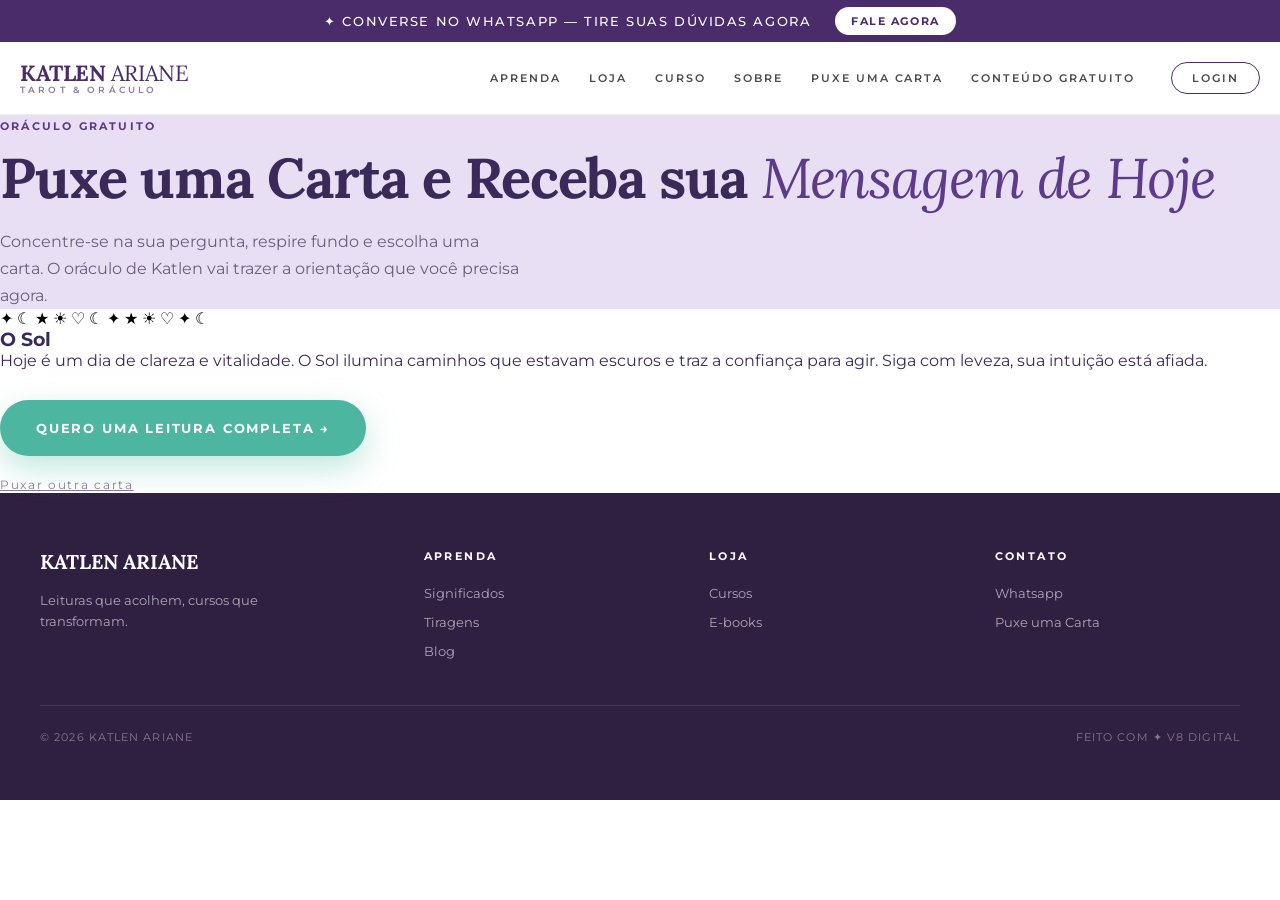
==== commit 26725651: "Update print statement from 'Hello' to 'Goodbye'" ====
--- a/oraculo/index.html
+++ b/oraculo/index.html
@@ -1,37 +1,120 @@
-<!DOCTYPE html>
-<html lang="en">
+<!doctype html>
+<html lang="pt-BR">
 <head>
-  <meta charset="UTF-8">
-  <meta name="viewport" content="width=device-width, initial-scale=1">
-  <title>React Artifact</title>
-  <style>*,:after,:before{--tw-border-spacing-x:0;--tw-border-spacing-y:0;--tw-translate-x:0;--tw-translate-y:0;--tw-rotate:0;--tw-skew-x:0;--tw-skew-y:0;--tw-scale-x:1;--tw-scale-y:1;--tw-pan-x: ;--tw-pan-y: ;--tw-pinch-zoom: ;--tw-scroll-snap-strictness:proximity;--tw-gradient-from-position: ;--tw-gradient-via-position: ;--tw-gradient-to-position: ;--tw-ordinal: ;--tw-slashed-zero: ;--tw-numeric-figure: ;--tw-numeric-spacing: ;--tw-numeric-fraction: ;--tw-ring-inset: ;--tw-ring-offset-width:0px;--tw-ring-offset-color:#fff;--tw-ring-color:rgba(59,130,246,.5);--tw-ring-offset-shadow:0 0 #0000;--tw-ring-shadow:0 0 #0000;--tw-shadow:0 0 #0000;--tw-shadow-colored:0 0 #0000;--tw-blur: ;--tw-brightness: ;--tw-contrast: ;--tw-grayscale: ;--tw-hue-rotate: ;--tw-invert: ;--tw-saturate: ;--tw-sepia: ;--tw-drop-shadow: ;--tw-backdrop-blur: ;--tw-backdrop-brightness: ;--tw-backdrop-contrast: ;--tw-backdrop-grayscale: ;--tw-backdrop-hue-rotate: ;--tw-backdrop-invert: ;--tw-backdrop-opacity: ;--tw-backdrop-saturate: ;--tw-backdrop-sepia: ;--tw-contain-size: ;--tw-contain-layout: ;--tw-contain-paint: ;--tw-contain-style: }::backdrop{--tw-border-spacing-x:0;--tw-border-spacing-y:0;--tw-translate-x:0;--tw-translate-y:0;--tw-rotate:0;--tw-skew-x:0;--tw-skew-y:0;--tw-scale-x:1;--tw-scale-y:1;--tw-pan-x: ;--tw-pan-y: ;--tw-pinch-zoom: ;--tw-scroll-snap-strictness:proximity;--tw-gradient-from-position: ;--tw-gradient-via-position: ;--tw-gradient-to-position: ;--tw-ordinal: ;--tw-slashed-zero: ;--tw-numeric-figure: ;--tw-numeric-spacing: ;--tw-numeric-fraction: ;--tw-ring-inset: ;--tw-ring-offset-width:0px;--tw-ring-offset-color:#fff;--tw-ring-color:rgba(59,130,246,.5);--tw-ring-offset-shadow:0 0 #0000;--tw-ring-shadow:0 0 #0000;--tw-shadow:0 0 #0000;--tw-shadow-colored:0 0 #0000;--tw-blur: ;--tw-brightness: ;--tw-contrast: ;--tw-grayscale: ;--tw-hue-rotate: ;--tw-invert: ;--tw-saturate: ;--tw-sepia: ;--tw-drop-shadow: ;--tw-backdrop-blur: ;--tw-backdrop-brightness: ;--tw-backdrop-contrast: ;--tw-backdrop-grayscale: ;--tw-backdrop-hue-rotate: ;--tw-backdrop-invert: ;--tw-backdrop-opacity: ;--tw-backdrop-saturate: ;--tw-backdrop-sepia: ;--tw-contain-size: ;--tw-contain-layout: ;--tw-contain-paint: ;--tw-contain-style: }/*! tailwindcss v3.4.18 | MIT License | https://tailwindcss.com*/*,:after,:before{box-sizing:border-box;border:0 solid #e5e7eb}:after,:before{--tw-content:""}:host,html{line-height:1.5;-webkit-text-size-adjust:100%;-moz-tab-size:4;-o-tab-size:4;tab-size:4;font-family:ui-sans-serif,system-ui,sans-serif,Apple Color Emoji,Segoe UI Emoji,Segoe UI Symbol,Noto Color Emoji;font-feature-settings:normal;font-variation-settings:normal;-webkit-tap-highlight-color:transparent}body{line-height:inherit}hr{height:0;color:inherit;border-top-width:1px}abbr:where([title]){-webkit-text-decoration:underline dotted;text-decoration:underline dotted}h1,h2,h3,h4,h5,h6{font-size:inherit;font-weight:inherit}a{color:inherit;text-decoration:inherit}b,strong{font-weight:bolder}code,kbd,pre,samp{font-family:ui-monospace,SFMono-Regular,Menlo,Monaco,Consolas,Liberation Mono,Courier New,monospace;font-feature-settings:normal;font-variation-settings:normal;font-size:1em}small{font-size:80%}sub,sup{font-size:75%;line-height:0;position:relative;vertical-align:baseline}sub{bottom:-.25em}sup{top:-.5em}table{text-indent:0;border-color:inherit;border-collapse:collapse}button,input,optgroup,select,textarea{font-family:inherit;font-feature-settings:inherit;font-variation-settings:inherit;font-size:100%;font-weight:inherit;line-height:inherit;letter-spacing:inherit;color:inherit;margin:0;padding:0}button,select{text-transform:none}button,input:where([type=button]),input:where([type=reset]),input:where([type=submit]){-webkit-appearance:button;background-color:transparent;background-image:none}:-moz-focusring{outline:auto}:-moz-ui-invalid{box-shadow:none}progress{vertical-align:baseline}::-webkit-inner-spin-button,::-webkit-outer-spin-button{height:auto}[type=search]{-webkit-appearance:textfield;outline-offset:-2px}::-webkit-search-decoration{-webkit-appearance:none}::-webkit-file-upload-button{-webkit-appearance:button;font:inherit}summary{display:list-item}blockquote,dd,dl,figure,h1,h2,h3,h4,h5,h6,hr,p,pre{margin:0}fieldset{margin:0}fieldset,legend{padding:0}menu,ol,ul{list-style:none;margin:0;padding:0}dialog{padding:0}textarea{resize:vertical}input::-moz-placeholder,textarea::-moz-placeholder{opacity:1;color:#9ca3af}input::placeholder,textarea::placeholder{opacity:1;color:#9ca3af}[role=button],button{cursor:pointer}:disabled{cursor:default}audio,canvas,embed,iframe,img,object,svg,video{display:block;vertical-align:middle}img,video{max-width:100%;height:auto}[hidden]:where(:not([hidden=until-found])){display:none}.container{width:100%}@media (min-width:640px){.container{max-width:640px}}@media (min-width:768px){.container{max-width:768px}}@media (min-width:1024px){.container{max-width:1024px}}@media (min-width:1280px){.container{max-width:1280px}}@media (min-width:1536px){.container{max-width:1536px}}.pointer-events-none{pointer-events:none}.fixed{position:fixed}.absolute{position:absolute}.relative{position:relative}.sticky{position:sticky}.inset-0{inset:0}.-top-10{top:-2.5rem}.bottom-0{bottom:0}.bottom-1{bottom:.25rem}.bottom-10{bottom:2.5rem}.bottom-6{bottom:1.5rem}.bottom-\[120px\]{bottom:120px}.bottom-\[28\%\]{bottom:28%}.left-0{left:0}.left-1\/2{left:50%}.left-\[2\%\]{left:2%}.left-\[4\%\]{left:4%}.left-\[8\%\]{left:8%}.right-0{right:0}.right-2{right:.5rem}.right-6{right:1.5rem}.right-\[4\%\]{right:4%}.right-\[8\%\]{right:8%}.top-0{top:0}.top-6{top:1.5rem}.top-\[10\%\]{top:10%}.top-\[34\%\]{top:34%}.top-\[38\%\]{top:38%}.top-\[42px\]{top:42px}.top-\[56px\]{top:56px}.top-\[8\%\]{top:8%}.-z-0{z-index:0}.z-10{z-index:10}.z-20{z-index:20}.z-50{z-index:50}.z-\[100\]{z-index:100}.z-\[60\]{z-index:60}.mx-auto{margin-left:auto;margin-right:auto}.mb-4{margin-bottom:1rem}.mb-5{margin-bottom:1.25rem}.mb-6{margin-bottom:1.5rem}.ml-2{margin-left:.5rem}.mt-1{margin-top:.25rem}.mt-10{margin-top:2.5rem}.mt-12{margin-top:3rem}.mt-14{margin-top:3.5rem}.mt-2{margin-top:.5rem}.mt-3{margin-top:.75rem}.mt-4{margin-top:1rem}.mt-5{margin-top:1.25rem}.mt-6{margin-top:1.5rem}.mt-8{margin-top:2rem}.mt-\[1px\]{margin-top:1px}.mt-\[90px\]{margin-top:90px}.mt-auto{margin-top:auto}.block{display:block}.inline-block{display:inline-block}.flex{display:flex}.inline-flex{display:inline-flex}.grid{display:grid}.hidden{display:none}.h-1{height:.25rem}.h-10{height:2.5rem}.h-12{height:3rem}.h-2{height:.5rem}.h-24{height:6rem}.h-3{height:.75rem}.h-4{height:1rem}.h-5{height:1.25rem}.h-6{height:1.5rem}.h-7{height:1.75rem}.h-8{height:2rem}.h-9{height:2.25rem}.h-\[10px\]{height:10px}.h-\[110px\]{height:110px}.h-\[132px\]{height:132px}.h-\[150px\]{height:150px}.h-\[156px\]{height:156px}.h-\[168px\]{height:168px}.h-\[184px\]{height:184px}.h-\[200px\]{height:200px}.h-\[220px\]{height:220px}.h-\[2px\]{height:2px}.h-\[420px\]{height:420px}.h-\[42px\]{height:42px}.h-\[520px\]{height:520px}.h-\[54px\]{height:54px}.h-\[560px\]{height:560px}.h-\[56px\]{height:56px}.h-\[64px\]{height:64px}.h-\[72px\]{height:72px}.h-\[92px\]{height:92px}.h-full{height:100%}.h-px{height:1px}.min-h-\[640px\]{min-height:640px}.min-h-screen{min-height:100vh}.w-1{width:.25rem}.w-10{width:2.5rem}.w-12{width:3rem}.w-16{width:4rem}.w-2{width:.5rem}.w-2\/3{width:66.666667%}.w-3\/4{width:75%}.w-4{width:1rem}.w-5{width:1.25rem}.w-6{width:1.5rem}.w-7{width:1.75rem}.w-8{width:2rem}.w-9{width:2.25rem}.w-\[102px\]{width:102px}.w-\[108px\]{width:108px}.w-\[118px\]{width:118px}.w-\[200px\]{width:200px}.w-\[380px\]{width:380px}.w-\[62\%\]{width:62%}.w-\[64px\]{width:64px}.w-\[76px\]{width:76px}.w-\[90px\]{width:90px}.w-\[92px\]{width:92px}.w-\[98px\]{width:98px}.w-\[min\(340px\2c 82vw\)\]{width:min(340px,82vw)}.w-\[min\(520px\2c 90vw\)\]{width:min(520px,90vw)}.w-fit{width:-moz-fit-content;width:fit-content}.w-full{width:100%}.w-px{width:1px}.max-w-\[1000px\]{max-width:1000px}.max-w-\[1200px\]{max-width:1200px}.max-w-\[1400px\]{max-width:1400px}.max-w-\[280px\]{max-width:280px}.max-w-\[380px\]{max-width:380px}.max-w-\[500px\]{max-width:500px}.max-w-\[560px\]{max-width:560px}.max-w-\[620px\]{max-width:620px}.max-w-\[720px\]{max-width:720px}.max-w-full{max-width:100%}.flex-1{flex:1 1 0%}.-translate-x-1\/2{--tw-translate-x:-50%}.-translate-x-1\/2,.-translate-x-3{transform:translate(var(--tw-translate-x),var(--tw-translate-y)) rotate(var(--tw-rotate)) skewX(var(--tw-skew-x)) skewY(var(--tw-skew-y)) scaleX(var(--tw-scale-x)) scaleY(var(--tw-scale-y))}.-translate-x-3{--tw-translate-x:-0.75rem}.-translate-y-3{--tw-translate-y:-0.75rem}.-translate-y-3,.rotate-\[-6deg\]{transform:translate(var(--tw-translate-x),var(--tw-translate-y)) rotate(var(--tw-rotate)) skewX(var(--tw-skew-x)) skewY(var(--tw-skew-y)) scaleX(var(--tw-scale-x)) scaleY(var(--tw-scale-y))}.rotate-\[-6deg\]{--tw-rotate:-6deg}.transform{transform:translate(var(--tw-translate-x),var(--tw-translate-y)) rotate(var(--tw-rotate)) skewX(var(--tw-skew-x)) skewY(var(--tw-skew-y)) scaleX(var(--tw-scale-x)) scaleY(var(--tw-scale-y))}@keyframes pulse{50%{opacity:.5}}.animate-pulse{animation:pulse 2s cubic-bezier(.4,0,.6,1) infinite}.grid-cols-1{grid-template-columns:repeat(1,minmax(0,1fr))}.grid-cols-3{grid-template-columns:repeat(3,minmax(0,1fr))}.grid-cols-\[120px_1fr\]{grid-template-columns:120px 1fr}.flex-col{flex-direction:column}.flex-wrap{flex-wrap:wrap}.items-end{align-items:flex-end}.items-center{align-items:center}.items-baseline{align-items:baseline}.justify-end{justify-content:flex-end}.justify-center{justify-content:center}.justify-between{justify-content:space-between}.gap-1{gap:.25rem}.gap-10{gap:2.5rem}.gap-2{gap:.5rem}.gap-3{gap:.75rem}.gap-4{gap:1rem}.gap-6{gap:1.5rem}.gap-7{gap:1.75rem}.gap-8{gap:2rem}.-space-x-2>:not([hidden])~:not([hidden]){--tw-space-x-reverse:0;margin-right:calc(-.5rem*var(--tw-space-x-reverse));margin-left:calc(-.5rem*(1 - var(--tw-space-x-reverse)))}.space-y-1>:not([hidden])~:not([hidden]){--tw-space-y-reverse:0;margin-top:calc(.25rem*(1 - var(--tw-space-y-reverse)));margin-bottom:calc(.25rem*var(--tw-space-y-reverse))}.space-y-2>:not([hidden])~:not([hidden]){--tw-space-y-reverse:0;margin-top:calc(.5rem*(1 - var(--tw-space-y-reverse)));margin-bottom:calc(.5rem*var(--tw-space-y-reverse))}.space-y-2\.5>:not([hidden])~:not([hidden]){--tw-space-y-reverse:0;margin-top:calc(.625rem*(1 - var(--tw-space-y-reverse)));margin-bottom:calc(.625rem*var(--tw-space-y-reverse))}.space-y-3>:not([hidden])~:not([hidden]){--tw-space-y-reverse:0;margin-top:calc(.75rem*(1 - var(--tw-space-y-reverse)));margin-bottom:calc(.75rem*var(--tw-space-y-reverse))}.space-y-\[3px\]>:not([hidden])~:not([hidden]){--tw-space-y-reverse:0;margin-top:calc(3px*(1 - var(--tw-space-y-reverse)));margin-bottom:calc(3px*var(--tw-space-y-reverse))}.overflow-hidden{overflow:hidden}.overflow-visible{overflow:visible}.overflow-x-hidden{overflow-x:hidden}.rounded{border-radius:.25rem}.rounded-\[10px\]{border-radius:10px}.rounded-\[11px\]{border-radius:11px}.rounded-\[12px\]{border-radius:12px}.rounded-\[14px\]{border-radius:14px}.rounded-\[200px\]{border-radius:200px}.rounded-\[20px\]{border-radius:20px}.rounded-\[28px\]{border-radius:28px}.rounded-\[32px\]{border-radius:32px}.rounded-\[6px\]{border-radius:6px}.rounded-\[8px\]{border-radius:8px}.rounded-full{border-radius:9999px}.rounded-lg{border-radius:.5rem}.rounded-t-\[200px\]{border-top-left-radius:200px;border-top-right-radius:200px}.rounded-t-\[80px\]{border-top-left-radius:80px;border-top-right-radius:80px}.border{border-width:1px}.border-2{border-width:2px}.border-y{border-top-width:1px}.border-b,.border-y{border-bottom-width:1px}.border-t{border-top-width:1px}.border-\[\#3a2a5a\]\/10{border-color:rgba(58,42,90,.1)}.border-\[\#4a2c6a\]{--tw-border-opacity:1;border-color:rgb(74 44 106/var(--tw-border-opacity,1))}.border-\[\#4a2c6a\]\/10{border-color:rgba(74,44,106,.1)}.border-\[\#5d3a8a\]\/20{border-color:rgba(93,58,138,.2)}.border-\[\#e8dff5\]{--tw-border-opacity:1;border-color:rgb(232 223 245/var(--tw-border-opacity,1))}.border-black\/10{border-color:rgba(0,0,0,.1)}.border-black\/5{border-color:rgba(0,0,0,.05)}.border-black\/\[0\.06\]{border-color:rgba(0,0,0,.06)}.border-white{--tw-border-opacity:1;border-color:rgb(255 255 255/var(--tw-border-opacity,1))}.border-white\/10{border-color:hsla(0,0%,100%,.1)}.border-white\/15{border-color:hsla(0,0%,100%,.15)}.border-white\/20{border-color:hsla(0,0%,100%,.2)}.border-white\/30{border-color:hsla(0,0%,100%,.3)}.bg-\[\#2f2042\]{--tw-bg-opacity:1;background-color:rgb(47 32 66/var(--tw-bg-opacity,1))}.bg-\[\#3a2a5a\]{--tw-bg-opacity:1;background-color:rgb(58 42 90/var(--tw-bg-opacity,1))}.bg-\[\#3a2a5a\]\/15{background-color:rgba(58,42,90,.15)}.bg-\[\#4a2c6a\]{--tw-bg-opacity:1;background-color:rgb(74 44 106/var(--tw-bg-opacity,1))}.bg-\[\#4a2c6a\]\/10{background-color:rgba(74,44,106,.1)}.bg-\[\#4db6a0\]{--tw-bg-opacity:1;background-color:rgb(77 182 160/var(--tw-bg-opacity,1))}.bg-\[\#5ab8a3\]{--tw-bg-opacity:1;background-color:rgb(90 184 163/var(--tw-bg-opacity,1))}.bg-\[\#5d3a8a\]{--tw-bg-opacity:1;background-color:rgb(93 58 138/var(--tw-bg-opacity,1))}.bg-\[\#b89ad8\]\/40{background-color:rgba(184,154,216,.4)}.bg-\[\#b8a0d8\]{--tw-bg-opacity:1;background-color:rgb(184 160 216/var(--tw-bg-opacity,1))}.bg-\[\#cbb6e8\]{--tw-bg-opacity:1;background-color:rgb(203 182 232/var(--tw-bg-opacity,1))}.bg-\[\#d8c6f0\]{--tw-bg-opacity:1;background-color:rgb(216 198 240/var(--tw-bg-opacity,1))}.bg-\[\#d8c6f0\]\/70{background-color:rgba(216,198,240,.7)}.bg-\[\#d9c8f0\]{--tw-bg-opacity:1;background-color:rgb(217 200 240/var(--tw-bg-opacity,1))}.bg-\[\#e8dff5\]{--tw-bg-opacity:1;background-color:rgb(232 223 245/var(--tw-bg-opacity,1))}.bg-\[\#e8f6f3\]{--tw-bg-opacity:1;background-color:rgb(232 246 243/var(--tw-bg-opacity,1))}.bg-\[\#eef8f6\]{--tw-bg-opacity:1;background-color:rgb(238 248 246/var(--tw-bg-opacity,1))}.bg-\[\#f5eefb\]{--tw-bg-opacity:1;background-color:rgb(245 238 251/var(--tw-bg-opacity,1))}.bg-\[\#f9f3ff\]{--tw-bg-opacity:1;background-color:rgb(249 243 255/var(--tw-bg-opacity,1))}.bg-\[\#faf7ff\]{--tw-bg-opacity:1;background-color:rgb(250 247 255/var(--tw-bg-opacity,1))}.bg-\[\#fbf5ff\]{--tw-bg-opacity:1;background-color:rgb(251 245 255/var(--tw-bg-opacity,1))}.bg-\[\#fdfbff\]{--tw-bg-opacity:1;background-color:rgb(253 251 255/var(--tw-bg-opacity,1))}.bg-\[\#fff3cd\]{--tw-bg-opacity:1;background-color:rgb(255 243 205/var(--tw-bg-opacity,1))}.bg-black\/10{background-color:rgba(0,0,0,.1)}.bg-transparent{background-color:transparent}.bg-white{--tw-bg-opacity:1;background-color:rgb(255 255 255/var(--tw-bg-opacity,1))}.bg-white\/15{background-color:hsla(0,0%,100%,.15)}.bg-white\/20{background-color:hsla(0,0%,100%,.2)}.bg-white\/40{background-color:hsla(0,0%,100%,.4)}.bg-white\/70{background-color:hsla(0,0%,100%,.7)}.bg-white\/85{background-color:hsla(0,0%,100%,.85)}.bg-white\/95{background-color:hsla(0,0%,100%,.95)}.bg-\[radial-gradient\(circle_at_50\%_50\%\2c white_0\%\2c transparent_60\%\)\]{background-image:radial-gradient(circle at 50% 50%,#fff 0,transparent 60%)}.bg-gradient-to-b{background-image:linear-gradient(to bottom,var(--tw-gradient-stops))}.bg-gradient-to-br{background-image:linear-gradient(to bottom right,var(--tw-gradient-stops))}.bg-gradient-to-t{background-image:linear-gradient(to top,var(--tw-gradient-stops))}.from-\[\#3a2a5a\]\/15{--tw-gradient-from:rgba(58,42,90,.15) var(--tw-gradient-from-position);--tw-gradient-to:rgba(58,42,90,0) var(--tw-gradient-to-position);--tw-gradient-stops:var(--tw-gradient-from),var(--tw-gradient-to)}.from-\[\#5d3a8a\]{--tw-gradient-from:#5d3a8a var(--tw-gradient-from-position);--tw-gradient-to:rgba(93,58,138,0) var(--tw-gradient-to-position);--tw-gradient-stops:var(--tw-gradient-from),var(--tw-gradient-to)}.from-\[\#dccdf3\]{--tw-gradient-from:#dccdf3 var(--tw-gradient-from-position);--tw-gradient-to:rgba(220,205,243,0) var(--tw-gradient-to-position);--tw-gradient-stops:var(--tw-gradient-from),var(--tw-gradient-to)}.from-\[\#e8dff5\]{--tw-gradient-from:#e8dff5 var(--tw-gradient-from-position);--tw-gradient-to:rgba(232,223,245,0) var(--tw-gradient-to-position);--tw-gradient-stops:var(--tw-gradient-from),var(--tw-gradient-to)}.from-\[\#f6f0ff\]{--tw-gradient-from:#f6f0ff var(--tw-gradient-from-position);--tw-gradient-to:rgba(246,240,255,0) var(--tw-gradient-to-position);--tw-gradient-stops:var(--tw-gradient-from),var(--tw-gradient-to)}.from-\[\#f7edff\]{--tw-gradient-from:#f7edff var(--tw-gradient-from-position);--tw-gradient-to:rgba(247,237,255,0) var(--tw-gradient-to-position);--tw-gradient-stops:var(--tw-gradient-from),var(--tw-gradient-to)}.from-\[\#fdfbff\]{--tw-gradient-from:#fdfbff var(--tw-gradient-from-position);--tw-gradient-to:rgba(253,251,255,0) var(--tw-gradient-to-position);--tw-gradient-stops:var(--tw-gradient-from),var(--tw-gradient-to)}.from-white{--tw-gradient-from:#fff var(--tw-gradient-from-position);--tw-gradient-to:hsla(0,0%,100%,0) var(--tw-gradient-to-position);--tw-gradient-stops:var(--tw-gradient-from),var(--tw-gradient-to)}.via-transparent{--tw-gradient-to:transparent var(--tw-gradient-to-position);--tw-gradient-stops:var(--tw-gradient-from),transparent var(--tw-gradient-via-position),var(--tw-gradient-to)}.to-\[\#3a2a5a\]{--tw-gradient-to:#3a2a5a var(--tw-gradient-to-position)}.to-\[\#c9b2e9\]{--tw-gradient-to:#c9b2e9 var(--tw-gradient-to-position)}.to-\[\#dcc9f2\]{--tw-gradient-to:#dcc9f2 var(--tw-gradient-to-position)}.to-\[\#e9d7ff\]{--tw-gradient-to:#e9d7ff var(--tw-gradient-to-position)}.to-\[\#f3e9ff\]{--tw-gradient-to:#f3e9ff var(--tw-gradient-to-position)}.to-\[\#f5eefb\]{--tw-gradient-to:#f5eefb var(--tw-gradient-to-position)}.to-transparent{--tw-gradient-to:transparent var(--tw-gradient-to-position)}.fill-\[\#5d3a8a\]{fill:#5d3a8a}.p-1\.5{padding:.375rem}.p-2{padding:.5rem}.p-3{padding:.75rem}.p-6{padding:1.5rem}.p-7{padding:1.75rem}.p-\[3px\]{padding:3px}.px-10{padding-left:2.5rem;padding-right:2.5rem}.px-3{padding-left:.75rem;padding-right:.75rem}.px-4{padding-left:1rem;padding-right:1rem}.px-5{padding-left:1.25rem;padding-right:1.25rem}.px-6{padding-left:1.5rem;padding-right:1.5rem}.px-8{padding-left:2rem;padding-right:2rem}.py-1{padding-top:.25rem;padding-bottom:.25rem}.py-1\.5{padding-top:.375rem;padding-bottom:.375rem}.py-10{padding-top:2.5rem;padding-bottom:2.5rem}.py-12{padding-top:3rem;padding-bottom:3rem}.py-14{padding-top:3.5rem;padding-bottom:3.5rem}.py-16{padding-top:4rem;padding-bottom:4rem}.py-2{padding-top:.5rem;padding-bottom:.5rem}.py-3{padding-top:.75rem;padding-bottom:.75rem}.py-6{padding-top:1.5rem;padding-bottom:1.5rem}.py-\[88px\]{padding-top:88px;padding-bottom:88px}.py-\[96px\]{padding-top:96px;padding-bottom:96px}.pt-2{padding-top:.5rem}.pt-6{padding-top:1.5rem}.pt-8{padding-top:2rem}.text-left{text-align:left}.text-center{text-align:center}.text-\[10px\]{font-size:10px}.text-\[11px\]{font-size:11px}.text-\[12px\]{font-size:12px}.text-\[13\.5px\]{font-size:13.5px}.text-\[13px\]{font-size:13px}.text-\[14px\]{font-size:14px}.text-\[15px\]{font-size:15px}.text-\[18px\]{font-size:18px}.text-\[20px\]{font-size:20px}.text-\[22px\]{font-size:22px}.text-\[28px\]{font-size:28px}.text-\[34px\]{font-size:34px}.text-\[36px\]{font-size:36px}.text-\[38px\]{font-size:38px}.text-\[44px\]{font-size:44px}.text-\[8px\]{font-size:8px}.text-\[9px\]{font-size:9px}.font-bold{font-weight:700}.font-light{font-weight:300}.font-medium{font-weight:500}.font-normal{font-weight:400}.font-semibold{font-weight:600}.uppercase{text-transform:uppercase}.italic{font-style:italic}.leading-\[0\.95\]{line-height:.95}.leading-\[0\.98\]{line-height:.98}.leading-\[1\.05\]{line-height:1.05}.leading-\[1\.15\]{line-height:1.15}.leading-\[1\.1\]{line-height:1.1}.leading-\[1\.2\]{line-height:1.2}.leading-\[1\.6\]{line-height:1.6}.leading-\[1\.7\]{line-height:1.7}.leading-none{line-height:1}.tracking-\[-0\.02em\]{letter-spacing:-.02em}.tracking-\[-0\.03em\]{letter-spacing:-.03em}.tracking-\[0\.12em\]{letter-spacing:.12em}.tracking-\[0\.14em\]{letter-spacing:.14em}.tracking-\[0\.16em\]{letter-spacing:.16em}.tracking-\[0\.18em\]{letter-spacing:.18em}.tracking-\[0\.22em\]{letter-spacing:.22em}.tracking-\[0\.28em\]{letter-spacing:.28em}.tracking-\[0\.2em\]{letter-spacing:.2em}.tracking-\[0\.32em\]{letter-spacing:.32em}.tracking-\[0\.35em\]{letter-spacing:.35em}.tracking-wide{letter-spacing:.025em}.tracking-widest{letter-spacing:.1em}.text-\[\#2a7a6a\]{--tw-text-opacity:1;color:rgb(42 122 106/var(--tw-text-opacity,1))}.text-\[\#3a2a5a\]{--tw-text-opacity:1;color:rgb(58 42 90/var(--tw-text-opacity,1))}.text-\[\#4a2c6a\]{--tw-text-opacity:1;color:rgb(74 44 106/var(--tw-text-opacity,1))}.text-\[\#4a2c6a\]\/50{color:rgba(74,44,106,.5)}.text-\[\#4a2c6a\]\/60{color:rgba(74,44,106,.6)}.text-\[\#4a4a4a\]{--tw-text-opacity:1;color:rgb(74 74 74/var(--tw-text-opacity,1))}.text-\[\#4db6a0\]{--tw-text-opacity:1;color:rgb(77 182 160/var(--tw-text-opacity,1))}.text-\[\#5a4d6d\]{--tw-text-opacity:1;color:rgb(90 77 109/var(--tw-text-opacity,1))}.text-\[\#5d3a8a\]{--tw-text-opacity:1;color:rgb(93 58 138/var(--tw-text-opacity,1))}.text-\[\#6b5d7e\]{--tw-text-opacity:1;color:rgb(107 93 126/var(--tw-text-opacity,1))}.text-\[\#8a6a00\]{--tw-text-opacity:1;color:rgb(138 106 0/var(--tw-text-opacity,1))}.text-\[\#8b7a9f\]{--tw-text-opacity:1;color:rgb(139 122 159/var(--tw-text-opacity,1))}.text-\[\#f5eefb\]{--tw-text-opacity:1;color:rgb(245 238 251/var(--tw-text-opacity,1))}.text-\[\#ffb400\]{--tw-text-opacity:1;color:rgb(255 180 0/var(--tw-text-opacity,1))}.text-white{--tw-text-opacity:1;color:rgb(255 255 255/var(--tw-text-opacity,1))}.text-white\/40{color:hsla(0,0%,100%,.4)}.text-white\/50{color:hsla(0,0%,100%,.5)}.text-white\/60{color:hsla(0,0%,100%,.6)}.text-white\/70{color:hsla(0,0%,100%,.7)}.text-white\/80{color:hsla(0,0%,100%,.8)}.line-through{text-decoration-line:line-through}.antialiased{-webkit-font-smoothing:antialiased;-moz-osx-font-smoothing:grayscale}.opacity-40{opacity:.4}.opacity-60{opacity:.6}.opacity-80{opacity:.8}.shadow-\[0_10px_28px_rgba\(74\2c 44\2c 106\2c 0\.16\)\]{--tw-shadow:0 10px 28px rgba(74,44,106,.16);--tw-shadow-colored:0 10px 28px var(--tw-shadow-color);box-shadow:var(--tw-ring-offset-shadow,0 0 #0000),var(--tw-ring-shadow,0 0 #0000),var(--tw-shadow)}.shadow-\[0_10px_30px_rgba\(0\2c 0\2c 0\2c 0\.06\)\]{--tw-shadow:0 10px 30px rgba(0,0,0,.06);--tw-shadow-colored:0 10px 30px var(--tw-shadow-color);box-shadow:var(--tw-ring-offset-shadow,0 0 #0000),var(--tw-ring-shadow,0 0 #0000),var(--tw-shadow)}.shadow-\[0_10px_30px_rgba\(77\2c 182\2c 160\2c 0\.35\)\]{--tw-shadow:0 10px 30px rgba(77,182,160,.35);--tw-shadow-colored:0 10px 30px var(--tw-shadow-color);box-shadow:var(--tw-ring-offset-shadow,0 0 #0000),var(--tw-ring-shadow,0 0 #0000),var(--tw-shadow)}.shadow-\[0_12px_32px_rgba\(58\2c 42\2c 90\2c 0\.3\)\]{--tw-shadow:0 12px 32px rgba(58,42,90,.3);--tw-shadow-colored:0 12px 32px var(--tw-shadow-color);box-shadow:var(--tw-ring-offset-shadow,0 0 #0000),var(--tw-ring-shadow,0 0 #0000),var(--tw-shadow)}.shadow-\[0_12px_32px_rgba\(74\2c 44\2c 106\2c 0\.18\)\]{--tw-shadow:0 12px 32px rgba(74,44,106,.18);--tw-shadow-colored:0 12px 32px var(--tw-shadow-color);box-shadow:var(--tw-ring-offset-shadow,0 0 #0000),var(--tw-ring-shadow,0 0 #0000),var(--tw-shadow)}.shadow-\[0_12px_32px_rgba\(74\2c 44\2c 106\2c 0\.3\)\]{--tw-shadow:0 12px 32px rgba(74,44,106,.3);--tw-shadow-colored:0 12px 32px var(--tw-shadow-color);box-shadow:var(--tw-ring-offset-shadow,0 0 #0000),var(--tw-ring-shadow,0 0 #0000),var(--tw-shadow)}.shadow-\[0_12px_40px_rgba\(0\2c 0\2c 0\2c 0\.25\)\]{--tw-shadow:0 12px 40px rgba(0,0,0,.25);--tw-shadow-colored:0 12px 40px var(--tw-shadow-color);box-shadow:var(--tw-ring-offset-shadow,0 0 #0000),var(--tw-ring-shadow,0 0 #0000),var(--tw-shadow)}.shadow-\[0_14px_36px_rgba\(74\2c 44\2c 106\2c 0\.2\)\]{--tw-shadow:0 14px 36px rgba(74,44,106,.2);--tw-shadow-colored:0 14px 36px var(--tw-shadow-color);box-shadow:var(--tw-ring-offset-shadow,0 0 #0000),var(--tw-ring-shadow,0 0 #0000),var(--tw-shadow)}.shadow-\[0_20px_60px_rgba\(74\2c 44\2c 106\2c 0\.12\)\]{--tw-shadow:0 20px 60px rgba(74,44,106,.12);--tw-shadow-colored:0 20px 60px var(--tw-shadow-color);box-shadow:var(--tw-ring-offset-shadow,0 0 #0000),var(--tw-ring-shadow,0 0 #0000),var(--tw-shadow)}.shadow-\[0_30px_80px_rgba\(74\2c 44\2c 106\2c 0\.25\)\]{--tw-shadow:0 30px 80px rgba(74,44,106,.25);--tw-shadow-colored:0 30px 80px var(--tw-shadow-color);box-shadow:var(--tw-ring-offset-shadow,0 0 #0000),var(--tw-ring-shadow,0 0 #0000),var(--tw-shadow)}.shadow-\[0_8px_24px_rgba\(0\2c 0\2c 0\2c 0\.12\)\]{--tw-shadow:0 8px 24px rgba(0,0,0,.12);--tw-shadow-colored:0 8px 24px var(--tw-shadow-color);box-shadow:var(--tw-ring-offset-shadow,0 0 #0000),var(--tw-ring-shadow,0 0 #0000),var(--tw-shadow)}.shadow-\[0_8px_24px_rgba\(74\2c 44\2c 106\2c 0\.14\)\]{--tw-shadow:0 8px 24px rgba(74,44,106,.14);--tw-shadow-colored:0 8px 24px var(--tw-shadow-color);box-shadow:var(--tw-ring-offset-shadow,0 0 #0000),var(--tw-ring-shadow,0 0 #0000),var(--tw-shadow)}.shadow-\[0_8px_32px_rgba\(74\2c 44\2c 106\2c 0\.06\)\]{--tw-shadow:0 8px 32px rgba(74,44,106,.06);--tw-shadow-colored:0 8px 32px var(--tw-shadow-color);box-shadow:var(--tw-ring-offset-shadow,0 0 #0000),var(--tw-ring-shadow,0 0 #0000),var(--tw-shadow)}.shadow-\[inset_0_2px_10px_rgba\(74\2c 44\2c 106\2c 0\.12\)\]{--tw-shadow:inset 0 2px 10px rgba(74,44,106,.12);--tw-shadow-colored:inset 0 2px 10px var(--tw-shadow-color)}.shadow-\[inset_0_2px_10px_rgba\(74\2c 44\2c 106\2c 0\.12\)\],.shadow-lg{box-shadow:var(--tw-ring-offset-shadow,0 0 #0000),var(--tw-ring-shadow,0 0 #0000),var(--tw-shadow)}.shadow-lg{--tw-shadow:0 10px 15px -3px rgba(0,0,0,.1),0 4px 6px -4px rgba(0,0,0,.1);--tw-shadow-colored:0 10px 15px -3px var(--tw-shadow-color),0 4px 6px -4px var(--tw-shadow-color)}.outline-none{outline:2px solid transparent;outline-offset:2px}.blur-\[0\.5px\]{--tw-blur:blur(0.5px)}.blur-\[0\.5px\],.blur-\[1px\]{filter:var(--tw-blur) var(--tw-brightness) var(--tw-contrast) var(--tw-grayscale) var(--tw-hue-rotate) var(--tw-invert) var(--tw-saturate) var(--tw-sepia) var(--tw-drop-shadow)}.blur-\[1px\]{--tw-blur:blur(1px)}.blur-\[2px\]{--tw-blur:blur(2px);filter:var(--tw-blur) var(--tw-brightness) var(--tw-contrast) var(--tw-grayscale) var(--tw-hue-rotate) var(--tw-invert) var(--tw-saturate) var(--tw-sepia) var(--tw-drop-shadow)}.backdrop-blur{--tw-backdrop-blur:blur(8px);backdrop-filter:var(--tw-backdrop-blur) var(--tw-backdrop-brightness) var(--tw-backdrop-contrast) var(--tw-backdrop-grayscale) var(--tw-backdrop-hue-rotate) var(--tw-backdrop-invert) var(--tw-backdrop-opacity) var(--tw-backdrop-saturate) var(--tw-backdrop-sepia)}.transition{transition-property:color,background-color,border-color,text-decoration-color,fill,stroke,opacity,box-shadow,transform,filter,backdrop-filter;transition-timing-function:cubic-bezier(.4,0,.2,1);transition-duration:.15s}.transition-transform{transition-property:transform;transition-timing-function:cubic-bezier(.4,0,.2,1);transition-duration:.15s}.ease-in-out{transition-timing-function:cubic-bezier(.4,0,.2,1)}#root,body,html{min-height:100%}body{margin:0;font-family:Inter,ui-sans-serif,system-ui,-apple-system,BlinkMacSystemFont,Segoe UI,sans-serif}[role=button]:not([aria-disabled=true]),button:not(:disabled),label[for],select:not(:disabled),summary{cursor:pointer}.placeholder\:text-\[\#8b7a9f\]::-moz-placeholder{--tw-text-opacity:1;color:rgb(139 122 159/var(--tw-text-opacity,1))}.placeholder\:text-\[\#8b7a9f\]::placeholder{--tw-text-opacity:1;color:rgb(139 122 159/var(--tw-text-opacity,1))}.hover\:-translate-y-1:hover{--tw-translate-y:-0.25rem;transform:translate(var(--tw-translate-x),var(--tw-translate-y)) rotate(var(--tw-rotate)) skewX(var(--tw-skew-x)) skewY(var(--tw-skew-y)) scaleX(var(--tw-scale-x)) scaleY(var(--tw-scale-y))}.hover\:bg-\[\#3a2154\]:hover{--tw-bg-opacity:1;background-color:rgb(58 33 84/var(--tw-bg-opacity,1))}.hover\:bg-\[\#3fa38f\]:hover{--tw-bg-opacity:1;background-color:rgb(63 163 143/var(--tw-bg-opacity,1))}.hover\:bg-\[\#4a2c6a\]:hover{--tw-bg-opacity:1;background-color:rgb(74 44 106/var(--tw-bg-opacity,1))}.hover\:bg-\[\#f5eefb\]:hover{--tw-bg-opacity:1;background-color:rgb(245 238 251/var(--tw-bg-opacity,1))}.hover\:text-\[\#5d3a8a\]:hover{--tw-text-opacity:1;color:rgb(93 58 138/var(--tw-text-opacity,1))}.hover\:text-white:hover{--tw-text-opacity:1;color:rgb(255 255 255/var(--tw-text-opacity,1))}.hover\:shadow-\[0_12px_36px_rgba\(77\2c 182\2c 160\2c 0\.45\)\]:hover{--tw-shadow:0 12px 36px rgba(77,182,160,.45);--tw-shadow-colored:0 12px 36px var(--tw-shadow-color);box-shadow:var(--tw-ring-offset-shadow,0 0 #0000),var(--tw-ring-shadow,0 0 #0000),var(--tw-shadow)}.hover\:shadow-\[0_16px_40px_rgba\(74\2c 44\2c 106\2c 0\.4\)\]:hover{--tw-shadow:0 16px 40px rgba(74,44,106,.4);--tw-shadow-colored:0 16px 40px var(--tw-shadow-color);box-shadow:var(--tw-ring-offset-shadow,0 0 #0000),var(--tw-ring-shadow,0 0 #0000),var(--tw-shadow)}.hover\:shadow-\[0_16px_48px_rgba\(74\2c 44\2c 106\2c 0\.12\)\]:hover{--tw-shadow:0 16px 48px rgba(74,44,106,.12);--tw-shadow-colored:0 16px 48px var(--tw-shadow-color);box-shadow:var(--tw-ring-offset-shadow,0 0 #0000),var(--tw-ring-shadow,0 0 #0000),var(--tw-shadow)}.group:hover .group-hover\:translate-x-1{--tw-translate-x:0.25rem;transform:translate(var(--tw-translate-x),var(--tw-translate-y)) rotate(var(--tw-rotate)) skewX(var(--tw-skew-x)) skewY(var(--tw-skew-y)) scaleX(var(--tw-scale-x)) scaleY(var(--tw-scale-y))}.group:hover .group-hover\:gap-3{gap:.75rem}@media (min-width:640px){.sm\:block{display:block}.sm\:flex{display:flex}.sm\:inline-flex{display:inline-flex}.sm\:w-auto{width:auto}.sm\:text-\[13px\]{font-size:13px}.sm\:text-\[42px\]{font-size:42px}.sm\:text-\[46px\]{font-size:46px}}@media (min-width:768px){.md\:grid-cols-3{grid-template-columns:repeat(3,minmax(0,1fr))}.md\:grid-cols-\[1\.4fr_1fr_1fr_1fr\]{grid-template-columns:1.4fr 1fr 1fr 1fr}.md\:flex-row{flex-direction:row}}@media (min-width:1024px){.lg\:h-\[560px\]{height:560px}.lg\:h-\[640px\]{height:640px}.lg\:w-\[380px\]{width:380px}.lg\:-translate-x-6{--tw-translate-x:-1.5rem}.lg\:-translate-x-6,.lg\:-translate-y-6{transform:translate(var(--tw-translate-x),var(--tw-translate-y)) rotate(var(--tw-rotate)) skewX(var(--tw-skew-x)) skewY(var(--tw-skew-y)) scaleX(var(--tw-scale-x)) scaleY(var(--tw-scale-y))}.lg\:-translate-y-6{--tw-translate-y:-1.5rem}.lg\:grid-cols-\[1\.05fr_0\.95fr\]{grid-template-columns:1.05fr .95fr}.lg\:grid-cols-\[55\%_45\%\]{grid-template-columns:55% 45%}.lg\:flex-row{flex-direction:row}.lg\:justify-between{justify-content:space-between}.lg\:gap-12{gap:3rem}.lg\:px-10{padding-left:2.5rem;padding-right:2.5rem}.lg\:py-16{padding-top:4rem;padding-bottom:4rem}.lg\:pl-10{padding-left:2.5rem}.lg\:pl-8{padding-left:2rem}.lg\:pr-10{padding-right:2.5rem}.lg\:text-left{text-align:left}.lg\:text-\[54px\]{font-size:54px}}@media (min-width:1280px){.xl\:flex{display:flex}.xl\:hidden{display:none}.xl\:pl-\[72px\]{padding-left:72px}}</style>
+<meta charset="utf-8">
+<meta name="viewport" content="width=device-width,initial-scale=1">
+<title>Oráculo - Puxe uma Carta | Katlen Ariane</title>
+<link rel="stylesheet" href="css/style.css">
 </head>
 <body>
-  <div id="root"></div>
-  
-  <script type="module">var tf=Object.create;var{getPrototypeOf:nf,defineProperty:Bl,getOwnPropertyNames:rf}=Object;var lf=Object.prototype.hasOwnProperty;var Ue=(e,t,n)=>{n=e!=null?tf(nf(e)):{};let r=t||!e||!e.__esModule?Bl(n,"default",{value:e,enumerable:!0}):n;for(let l of rf(e))if(!lf.call(r,l))Bl(r,l,{get:()=>e[l],enumerable:!0});return r};var hr=(e,t)=>()=>(t||e((t={exports:{}}).exports,t),t.exports);var uf=(e,t)=>{for(var n in t)Bl(e,n,{get:t[n],enumerable:!0,configurable:!0,set:(r)=>t[n]=()=>r})};var of=(e,t)=>()=>(e&&(t=e(e=0)),t);var yt=hr((Cf)=>{var dn=Symbol.for("react.element"),af=Symbol.for("react.portal"),sf=Symbol.for("react.fragment"),cf=Symbol.for("react.strict_mode"),ff=Symbol.for("react.profiler"),df=Symbol.for("react.provider"),pf=Symbol.for("react.context"),mf=Symbol.for("react.forward_ref"),hf=Symbol.for("react.suspense"),vf=Symbol.for("react.memo"),yf=Symbol.for("react.lazy"),ci=Symbol.iterator;function gf(e){if(e===null||typeof e!=="object")return null;return e=ci&&e[ci]||e["@@iterator"],typeof e==="function"?e:null}var pi={isMounted:function(){return!1},enqueueForceUpdate:function(){},enqueueReplaceState:function(){},enqueueSetState:function(){}},mi=Object.assign,hi={};function xt(e,t,n){this.props=e,this.context=t,this.refs=hi,this.updater=n||pi}xt.prototype.isReactComponent={};xt.prototype.setState=function(e,t){if(typeof e!=="object"&&typeof e!=="function"&&e!=null)throw Error("setState(...): takes an object of state variables to update or a function which returns an object of state variables.");this.updater.enqueueSetState(this,e,t,"setState")};xt.prototype.forceUpdate=function(e){this.updater.enqueueForceUpdate(this,e,"forceUpdate")};function vi(){}vi.prototype=xt.prototype;function $l(e,t,n){this.props=e,this.context=t,this.refs=hi,this.updater=n||pi}var Hl=$l.prototype=new vi;Hl.constructor=$l;mi(Hl,xt.prototype);Hl.isPureReactComponent=!0;var fi=Array.isArray,yi=Object.prototype.hasOwnProperty,Ql={current:null},gi={key:!0,ref:!0,__self:!0,__source:!0};function Si(e,t,n){var r,l={},u=null,o=null;if(t!=null)for(r in t.ref!==void 0&&(o=t.ref),t.key!==void 0&&(u=""+t.key),t)yi.call(t,r)&&!gi.hasOwnProperty(r)&&(l[r]=t[r]);var i=arguments.length-2;if(i===1)l.children=n;else if(1<i){for(var a=Array(i),c=0;c<i;c++)a[c]=arguments[c+2];l.children=a}if(e&&e.defaultProps)for(r in i=e.defaultProps,i)l[r]===void 0&&(l[r]=i[r]);return{$$typeof:dn,type:e,key:u,ref:o,props:l,_owner:Ql.current}}function Sf(e,t){return{$$typeof:dn,type:e.type,key:t,ref:e.ref,props:e.props,_owner:e._owner}}function Wl(e){return typeof e==="object"&&e!==null&&e.$$typeof===dn}function wf(e){var t={"=":"=0",":":"=2"};return"$"+e.replace(/[=:]/g,function(n){return t[n]})}var di=/\/+/g;function Al(e,t){return typeof e==="object"&&e!==null&&e.key!=null?wf(""+e.key):t.toString(36)}function yr(e,t,n,r,l){var u=typeof e;if(u==="undefined"||u==="boolean")e=null;var o=!1;if(e===null)o=!0;else switch(u){case"string":case"number":o=!0;break;case"object":switch(e.$$typeof){case dn:case af:o=!0}}if(o)return o=e,l=l(o),e=r===""?"."+Al(o,0):r,fi(l)?(n="",e!=null&&(n=e.replace(di,"$&/")+"/"),yr(l,t,n,"",function(c){return c})):l!=null&&(Wl(l)&&(l=Sf(l,n+(!l.key||o&&o.key===l.key?"":(""+l.key).replace(di,"$&/")+"/")+e)),t.push(l)),1;if(o=0,r=r===""?".":r+":",fi(e))for(var i=0;i<e.length;i++){u=e[i];var a=r+Al(u,i);o+=yr(u,t,n,a,l)}else if(a=gf(e),typeof a==="function")for(e=a.call(e),i=0;!(u=e.next()).done;)u=u.value,a=r+Al(u,i++),o+=yr(u,t,n,a,l);else if(u==="object")throw t=String(e),Error("Objects are not valid as a React child (found: "+(t==="[object Object]"?"object with keys {"+Object.keys(e).join(", ")+"}":t)+"). If you meant to render a collection of children, use an array instead.");return o}function vr(e,t,n){if(e==null)return e;var r=[],l=0;return yr(e,r,"","",function(u){return t.call(n,u,l++)}),r}function kf(e){if(e._status===-1){var t=e._result;t=t(),t.then(function(n){if(e._status===0||e._status===-1)e._status=1,e._result=n},function(n){if(e._status===0||e._status===-1)e._status=2,e._result=n}),e._status===-1&&(e._status=0,e._result=t)}if(e._status===1)return e._result.default;throw e._result}var ne={current:null},gr={transition:null},Ef={ReactCurrentDispatcher:ne,ReactCurrentBatchConfig:gr,ReactCurrentOwner:Ql};function wi(){throw Error("act(...) is not supported in production builds of React.")}Cf.Children={map:vr,forEach:function(e,t,n){vr(e,function(){t.apply(this,arguments)},n)},count:function(e){var t=0;return vr(e,function(){t++}),t},toArray:function(e){return vr(e,function(t){return t})||[]},only:function(e){if(!Wl(e))throw Error("React.Children.only expected to receive a single React element child.");return e}};Cf.Component=xt;Cf.Fragment=sf;Cf.Profiler=ff;Cf.PureComponent=$l;Cf.StrictMode=cf;Cf.Suspense=hf;Cf.__SECRET_INTERNALS_DO_NOT_USE_OR_YOU_WILL_BE_FIRED=Ef;Cf.act=wi;Cf.cloneElement=function(e,t,n){if(e===null||e===void 0)throw Error("React.cloneElement(...): The argument must be a React element, but you passed "+e+".");var r=mi({},e.props),l=e.key,u=e.ref,o=e._owner;if(t!=null){if(t.ref!==void 0&&(u=t.ref,o=Ql.current),t.key!==void 0&&(l=""+t.key),e.type&&e.type.defaultProps)var i=e.type.defaultProps;for(a in t)yi.call(t,a)&&!gi.hasOwnProperty(a)&&(r[a]=t[a]===void 0&&i!==void 0?i[a]:t[a])}var a=arguments.length-2;if(a===1)r.children=n;else if(1<a){i=Array(a);for(var c=0;c<a;c++)i[c]=arguments[c+2];r.children=i}return{$$typeof:dn,type:e.type,key:l,ref:u,props:r,_owner:o}};Cf.createContext=function(e){return e={$$typeof:pf,_currentValue:e,_currentValue2:e,_threadCount:0,Provider:null,Consumer:null,_defaultValue:null,_globalName:null},e.Provider={$$typeof:df,_context:e},e.Consumer=e};Cf.createElement=Si;Cf.createFactory=function(e){var t=Si.bind(null,e);return t.type=e,t};Cf.createRef=function(){return{current:null}};Cf.forwardRef=function(e){return{$$typeof:mf,render:e}};Cf.isValidElement=Wl;Cf.lazy=function(e){return{$$typeof:yf,_payload:{_status:-1,_result:e},_init:kf}};Cf.memo=function(e,t){return{$$typeof:vf,type:e,compare:t===void 0?null:t}};Cf.startTransition=function(e){var t=gr.transition;gr.transition={};try{e()}finally{gr.transition=t}};Cf.unstable_act=wi;Cf.useCallback=function(e,t){return ne.current.useCallback(e,t)};Cf.useContext=function(e){return ne.current.useContext(e)};Cf.useDebugValue=function(){};Cf.useDeferredValue=function(e){return ne.current.useDeferredValue(e)};Cf.useEffect=function(e,t){return ne.current.useEffect(e,t)};Cf.useId=function(){return ne.current.useId()};Cf.useImperativeHandle=function(e,t,n){return ne.current.useImperativeHandle(e,t,n)};Cf.useInsertionEffect=function(e,t){return ne.current.useInsertionEffect(e,t)};Cf.useLayoutEffect=function(e,t){return ne.current.useLayoutEffect(e,t)};Cf.useMemo=function(e,t){return ne.current.useMemo(e,t)};Cf.useReducer=function(e,t,n){return ne.current.useReducer(e,t,n)};Cf.useRef=function(e){return ne.current.useRef(e)};Cf.useState=function(e){return ne.current.useState(e)};Cf.useSyncExternalStore=function(e,t,n){return ne.current.useSyncExternalStore(e,t,n)};Cf.useTransition=function(){return ne.current.useTransition()};Cf.version="18.3.1"});var zi=hr((id)=>{function Yl(e,t){var n=e.length;e.push(t);e:for(;0<n;){var r=n-1>>>1,l=e[r];if(0<Sr(l,t))e[r]=t,e[n]=l,n=r;else break e}}function Ce(e){return e.length===0?null:e[0]}function Cr(e){if(e.length===0)return null;var t=e[0],n=e.pop();if(n!==t){e[0]=n;e:for(var r=0,l=e.length,u=l>>>1;r<u;){var o=2*(r+1)-1,i=e[o],a=o+1,c=e[a];if(0>Sr(i,n))a<l&&0>Sr(c,i)?(e[r]=c,e[a]=n,r=a):(e[r]=i,e[o]=n,r=o);else if(a<l&&0>Sr(c,n))e[r]=c,e[a]=n,r=a;else break e}}return t}function Sr(e,t){var n=e.sortIndex-t.sortIndex;return n!==0?n:e.id-t.id}if(typeof performance==="object"&&typeof performance.now==="function")Xl=performance,id.unstable_now=function(){return Xl.now()};else wr=Date,Gl=wr.now(),id.unstable_now=function(){return wr.now()-Gl};var Xl,wr,Gl,Ie=[],Ze=[],od=1,he=null,q=3,_r=!1,gt=!1,mn=!1,Ei=typeof setTimeout==="function"?setTimeout:null,Ci=typeof clearTimeout==="function"?clearTimeout:null,ki=typeof setImmediate<"u"?setImmediate:null;typeof navigator<"u"&&navigator.scheduling!==void 0&&navigator.scheduling.isInputPending!==void 0&&navigator.scheduling.isInputPending.bind(navigator.scheduling);function Zl(e){for(var t=Ce(Ze);t!==null;){if(t.callback===null)Cr(Ze);else if(t.startTime<=e)Cr(Ze),t.sortIndex=t.expirationTime,Yl(Ie,t);else break;t=Ce(Ze)}}function ql(e){if(mn=!1,Zl(e),!gt)if(Ce(Ie)!==null)gt=!0,bl(jl);else{var t=Ce(Ze);t!==null&&eu(ql,t.startTime-e)}}function jl(e,t){gt=!1,mn&&(mn=!1,Ci(hn),hn=-1),_r=!0;var n=q;try{Zl(t);for(he=Ce(Ie);he!==null&&(!(he.expirationTime>t)||e&&!Ni());){var r=he.callback;if(typeof r==="function"){he.callback=null,q=he.priorityLevel;var l=r(he.expirationTime<=t);t=id.unstable_now(),typeof l==="function"?he.callback=l:he===Ce(Ie)&&Cr(Ie),Zl(t)}else Cr(Ie);he=Ce(Ie)}if(he!==null)var u=!0;else{var o=Ce(Ze);o!==null&&eu(ql,o.startTime-t),u=!1}return u}finally{he=null,q=n,_r=!1}}var Pr=!1,kr=null,hn=-1,_i=5,Pi=-1;function Ni(){return id.unstable_now()-Pi<_i?!1:!0}function Kl(){if(kr!==null){var e=id.unstable_now();Pi=e;var t=!0;try{t=kr(!0,e)}finally{t?pn():(Pr=!1,kr=null)}}else Pr=!1}var pn;if(typeof ki==="function")pn=function(){ki(Kl)};else if(typeof MessageChannel<"u")Er=new MessageChannel,Jl=Er.port2,Er.port1.onmessage=Kl,pn=function(){Jl.postMessage(null)};else pn=function(){Ei(Kl,0)};var Er,Jl;function bl(e){kr=e,Pr||(Pr=!0,pn())}function eu(e,t){hn=Ei(function(){e(id.unstable_now())},t)}id.unstable_IdlePriority=5;id.unstable_ImmediatePriority=1;id.unstable_LowPriority=4;id.unstable_NormalPriority=3;id.unstable_Profiling=null;id.unstable_UserBlockingPriority=2;id.unstable_cancelCallback=function(e){e.callback=null};id.unstable_continueExecution=function(){gt||_r||(gt=!0,bl(jl))};id.unstable_forceFrameRate=function(e){0>e||125<e?console.error("forceFrameRate takes a positive int between 0 and 125, forcing frame rates higher than 125 fps is not supported"):_i=0<e?Math.floor(1000/e):5};id.unstable_getCurrentPriorityLevel=function(){return q};id.unstable_getFirstCallbackNode=function(){return Ce(Ie)};id.unstable_next=function(e){switch(q){case 1:case 2:case 3:var t=3;break;default:t=q}var n=q;q=t;try{return e()}finally{q=n}};id.unstable_pauseExecution=function(){};id.unstable_requestPaint=function(){};id.unstable_runWithPriority=function(e,t){switch(e){case 1:case 2:case 3:case 4:case 5:break;default:e=3}var n=q;q=e;try{return t()}finally{q=n}};id.unstable_scheduleCallback=function(e,t,n){var r=id.unstable_now();switch(typeof n==="object"&&n!==null?(n=n.delay,n=typeof n==="number"&&0<n?r+n:r):n=r,e){case 1:var l=-1;break;case 2:l=250;break;case 5:l=1073741823;break;case 4:l=1e4;break;default:l=5000}return l=n+l,e={id:od++,callback:t,priorityLevel:e,startTime:n,expirationTime:l,sortIndex:-1},n>r?(e.sortIndex=n,Yl(Ze,e),Ce(Ie)===null&&e===Ce(Ze)&&(mn?(Ci(hn),hn=-1):mn=!0,eu(ql,n-r))):(e.sortIndex=l,Yl(Ie,e),gt||_r||(gt=!0,bl(jl))),e};id.unstable_shouldYield=Ni;id.unstable_wrapCallback=function(e){var t=q;return function(){var n=q;q=t;try{return e.apply(this,arguments)}finally{q=n}}}});var ii={};uf(ii,{version:()=>$c,unstable_renderSubtreeIntoContainer:()=>Ac,unstable_batchedUpdates:()=>Bc,unmountComponentAtNode:()=>Vc,render:()=>Uc,hydrateRoot:()=>Oc,hydrate:()=>Dc,flushSync:()=>xc,findDOMNode:()=>Fc,createRoot:()=>Mc,createPortal:()=>Ic,__SECRET_INTERNALS_DO_NOT_USE_OR_YOU_WILL_BE_FIRED:()=>Rc});function y(e){for(var t="https://reactjs.org/docs/error-decoder.html?invariant="+e,n=1;n<arguments.length;n++)t+="&args[]="+encodeURIComponent(arguments[n]);return"Minified React error #"+e+"; visit "+t+" for the full message or use the non-minified dev environment for full errors and additional helpful warnings."}function Mt(e,t){nn(e,t),nn(e+"Capture",t)}function nn(e,t){An[e]=t;for(e=0;e<t.length;e++)Fa.add(t[e])}function zd(e){if(Eu.call(Li,e))return!0;if(Eu.call(Ti,e))return!1;if(Nd.test(e))return Li[e]=!0;return Ti[e]=!0,!1}function Td(e,t,n,r){if(n!==null&&n.type===0)return!1;switch(typeof t){case"function":case"symbol":return!0;case"boolean":if(r)return!1;if(n!==null)return!n.acceptsBooleans;return e=e.toLowerCase().slice(0,5),e!=="data-"&&e!=="aria-";default:return!1}}function Ld(e,t,n,r){if(t===null||typeof t>"u"||Td(e,t,n,r))return!0;if(r)return!1;if(n!==null)switch(n.type){case 3:return!t;case 4:return t===!1;case 5:return isNaN(t);case 6:return isNaN(t)||1>t}return!1}function ue(e,t,n,r,l,u,o){this.acceptsBooleans=t===2||t===3||t===4,this.attributeName=r,this.attributeNamespace=l,this.mustUseProperty=n,this.propertyName=e,this.type=t,this.sanitizeURL=u,this.removeEmptyString=o}function go(e){return e[1].toUpperCase()}function So(e,t,n,r){var l=J.hasOwnProperty(t)?J[t]:null;if(l!==null?l.type!==0:r||!(2<t.length)||t[0]!=="o"&&t[0]!=="O"||t[1]!=="n"&&t[1]!=="N")Ld(t,n,l,r)&&(n=null),r||l===null?zd(t)&&(n===null?e.removeAttribute(t):e.setAttribute(t,""+n)):l.mustUseProperty?e[l.propertyName]=n===null?l.type===3?!1:"":n:(t=l.attributeName,r=l.attributeNamespace,n===null?e.removeAttribute(t):(l=l.type,n=l===3||l===4&&n===!0?"":""+n,r?e.setAttributeNS(r,t,n):e.setAttribute(t,n)))}function vn(e){if(e===null||typeof e!=="object")return null;return e=Ri&&e[Ri]||e["@@iterator"],typeof e==="function"?e:null}function Cn(e){if(tu===void 0)try{throw Error()}catch(n){var t=n.stack.trim().match(/\n( *(at )?)/);tu=t&&t[1]||""}return`
-`+tu+e}function ru(e,t){if(!e||nu)return"";nu=!0;var n=Error.prepareStackTrace;Error.prepareStackTrace=void 0;try{if(t)if(t=function(){throw Error()},Object.defineProperty(t.prototype,"props",{set:function(){throw Error()}}),typeof Reflect==="object"&&Reflect.construct){try{Reflect.construct(t,[])}catch(c){var r=c}Reflect.construct(e,[],t)}else{try{t.call()}catch(c){r=c}e.call(t.prototype)}else{try{throw Error()}catch(c){r=c}e()}}catch(c){if(c&&r&&typeof c.stack==="string"){for(var l=c.stack.split(`
-`),u=r.stack.split(`
-`),o=l.length-1,i=u.length-1;1<=o&&0<=i&&l[o]!==u[i];)i--;for(;1<=o&&0<=i;o--,i--)if(l[o]!==u[i]){if(o!==1||i!==1)do if(o--,i--,0>i||l[o]!==u[i]){var a=`
-`+l[o].replace(" at new "," at ");return e.displayName&&a.includes("<anonymous>")&&(a=a.replace("<anonymous>",e.displayName)),a}while(1<=o&&0<=i);break}}}finally{nu=!1,Error.prepareStackTrace=n}return(e=e?e.displayName||e.name:"")?Cn(e):""}function Rd(e){switch(e.tag){case 5:return Cn(e.type);case 16:return Cn("Lazy");case 13:return Cn("Suspense");case 19:return Cn("SuspenseList");case 0:case 2:case 15:return e=ru(e.type,!1),e;case 11:return e=ru(e.type.render,!1),e;case 1:return e=ru(e.type,!0),e;default:return""}}function Nu(e){if(e==null)return null;if(typeof e==="function")return e.displayName||e.name||null;if(typeof e==="string")return e;switch(e){case Bt:return"Fragment";case Vt:return"Portal";case Cu:return"Profiler";case wo:return"StrictMode";case _u:return"Suspense";case Pu:return"SuspenseList"}if(typeof e==="object")switch(e.$$typeof){case Da:return(e.displayName||"Context")+".Consumer";case xa:return(e._context.displayName||"Context")+".Provider";case ko:var t=e.render;return e=e.displayName,e||(e=t.displayName||t.name||"",e=e!==""?"ForwardRef("+e+")":"ForwardRef"),e;case Eo:return t=e.displayName||null,t!==null?t:Nu(e.type)||"Memo";case qe:t=e._payload,e=e._init;try{return Nu(e(t))}catch(n){}}return null}function Id(e){var t=e.type;switch(e.tag){case 24:return"Cache";case 9:return(t.displayName||"Context")+".Consumer";case 10:return(t._context.displayName||"Context")+".Provider";case 18:return"DehydratedFragment";case 11:return e=t.render,e=e.displayName||e.name||"",t.displayName||(e!==""?"ForwardRef("+e+")":"ForwardRef");case 7:return"Fragment";case 5:return t;case 4:return"Portal";case 3:return"Root";case 6:return"Text";case 16:return Nu(t);case 8:return t===wo?"StrictMode":"Mode";case 22:return"Offscreen";case 12:return"Profiler";case 21:return"Scope";case 13:return"Suspense";case 19:return"SuspenseList";case 25:return"TracingMarker";case 1:case 0:case 17:case 2:case 14:case 15:if(typeof t==="function")return t.displayName||t.name||null;if(typeof t==="string")return t}return null}function ft(e){switch(typeof e){case"boolean":case"number":case"string":case"undefined":return e;case"object":return e;default:return""}}function Ua(e){var t=e.type;return(e=e.nodeName)&&e.toLowerCase()==="input"&&(t==="checkbox"||t==="radio")}function Md(e){var t=Ua(e)?"checked":"value",n=Object.getOwnPropertyDescriptor(e.constructor.prototype,t),r=""+e[t];if(!e.hasOwnProperty(t)&&typeof n<"u"&&typeof n.get==="function"&&typeof n.set==="function"){var{get:l,set:u}=n;return Object.defineProperty(e,t,{configurable:!0,get:function(){return l.call(this)},set:function(o){r=""+o,u.call(this,o)}}),Object.defineProperty(e,t,{enumerable:n.enumerable}),{getValue:function(){return r},setValue:function(o){r=""+o},stopTracking:function(){e._valueTracker=null,delete e[t]}}}}function zr(e){e._valueTracker||(e._valueTracker=Md(e))}function Va(e){if(!e)return!1;var t=e._valueTracker;if(!t)return!0;var n=t.getValue(),r="";return e&&(r=Ua(e)?e.checked?"true":"false":e.value),e=r,e!==n?(t.setValue(e),!0):!1}function jr(e){if(e=e||(typeof document<"u"?document:void 0),typeof e>"u")return null;try{return e.activeElement||e.body}catch(t){return e.body}}function zu(e,t){var n=t.checked;return V({},t,{defaultChecked:void 0,defaultValue:void 0,value:void 0,checked:n!=null?n:e._wrapperState.initialChecked})}function Ii(e,t){var n=t.defaultValue==null?"":t.defaultValue,r=t.checked!=null?t.checked:t.defaultChecked;n=ft(t.value!=null?t.value:n),e._wrapperState={initialChecked:r,initialValue:n,controlled:t.type==="checkbox"||t.type==="radio"?t.checked!=null:t.value!=null}}function Ba(e,t){t=t.checked,t!=null&&So(e,"checked",t,!1)}function Tu(e,t){Ba(e,t);var n=ft(t.value),r=t.type;if(n!=null)if(r==="number"){if(n===0&&e.value===""||e.value!=n)e.value=""+n}else e.value!==""+n&&(e.value=""+n);else if(r==="submit"||r==="reset"){e.removeAttribute("value");return}t.hasOwnProperty("value")?Lu(e,t.type,n):t.hasOwnProperty("defaultValue")&&Lu(e,t.type,ft(t.defaultValue)),t.checked==null&&t.defaultChecked!=null&&(e.defaultChecked=!!t.defaultChecked)}function Mi(e,t,n){if(t.hasOwnProperty("value")||t.hasOwnProperty("defaultValue")){var r=t.type;if(!(r!=="submit"&&r!=="reset"||t.value!==void 0&&t.value!==null))return;t=""+e._wrapperState.initialValue,n||t===e.value||(e.value=t),e.defaultValue=t}n=e.name,n!==""&&(e.name=""),e.defaultChecked=!!e._wrapperState.initialChecked,n!==""&&(e.name=n)}function Lu(e,t,n){if(t!=="number"||jr(e.ownerDocument)!==e)n==null?e.defaultValue=""+e._wrapperState.initialValue:e.defaultValue!==""+n&&(e.defaultValue=""+n)}function Jt(e,t,n,r){if(e=e.options,t){t={};for(var l=0;l<n.length;l++)t["$"+n[l]]=!0;for(n=0;n<e.length;n++)l=t.hasOwnProperty("$"+e[n].value),e[n].selected!==l&&(e[n].selected=l),l&&r&&(e[n].defaultSelected=!0)}else{n=""+ft(n),t=null;for(l=0;l<e.length;l++){if(e[l].value===n){e[l].selected=!0,r&&(e[l].defaultSelected=!0);return}t!==null||e[l].disabled||(t=e[l])}t!==null&&(t.selected=!0)}}function Ru(e,t){if(t.dangerouslySetInnerHTML!=null)throw Error(y(91));return V({},t,{value:void 0,defaultValue:void 0,children:""+e._wrapperState.initialValue})}function Fi(e,t){var n=t.value;if(n==null){if(n=t.children,t=t.defaultValue,n!=null){if(t!=null)throw Error(y(92));if(_n(n)){if(1<n.length)throw Error(y(93));n=n[0]}t=n}t==null&&(t=""),n=t}e._wrapperState={initialValue:ft(n)}}function Aa(e,t){var n=ft(t.value),r=ft(t.defaultValue);n!=null&&(n=""+n,n!==e.value&&(e.value=n),t.defaultValue==null&&e.defaultValue!==n&&(e.defaultValue=n)),r!=null&&(e.defaultValue=""+r)}function xi(e){var t=e.textContent;t===e._wrapperState.initialValue&&t!==""&&t!==null&&(e.value=t)}function $a(e){switch(e){case"svg":return"http://www.w3.org/2000/svg";case"math":return"http://www.w3.org/1998/Math/MathML";default:return"http://www.w3.org/1999/xhtml"}}function Iu(e,t){return e==null||e==="http://www.w3.org/1999/xhtml"?$a(t):e==="http://www.w3.org/2000/svg"&&t==="foreignObject"?"http://www.w3.org/1999/xhtml":e}function $n(e,t){if(t){var n=e.firstChild;if(n&&n===e.lastChild&&n.nodeType===3){n.nodeValue=t;return}}e.textContent=t}function Qa(e,t,n){return t==null||typeof t==="boolean"||t===""?"":n||typeof t!=="number"||t===0||In.hasOwnProperty(e)&&In[e]?(""+t).trim():t+"px"}function Wa(e,t){e=e.style;for(var n in t)if(t.hasOwnProperty(n)){var r=n.indexOf("--")===0,l=Qa(n,t[n],r);n==="float"&&(n="cssFloat"),r?e.setProperty(n,l):e[n]=l}}function Mu(e,t){if(t){if(xd[e]&&(t.children!=null||t.dangerouslySetInnerHTML!=null))throw Error(y(137,e));if(t.dangerouslySetInnerHTML!=null){if(t.children!=null)throw Error(y(60));if(typeof t.dangerouslySetInnerHTML!=="object"||!("__html"in t.dangerouslySetInnerHTML))throw Error(y(61))}if(t.style!=null&&typeof t.style!=="object")throw Error(y(62))}}function Fu(e,t){if(e.indexOf("-")===-1)return typeof t.is==="string";switch(e){case"annotation-xml":case"color-profile":case"font-face":case"font-face-src":case"font-face-uri":case"font-face-format":case"font-face-name":case"missing-glyph":return!1;default:return!0}}function Co(e){return e=e.target||e.srcElement||window,e.correspondingUseElement&&(e=e.correspondingUseElement),e.nodeType===3?e.parentNode:e}function Di(e){if(e=ur(e)){if(typeof Du!=="function")throw Error(y(280));var t=e.stateNode;t&&(t=Nl(t),Du(e.stateNode,e.type,t))}}function Ka(e){qt?jt?jt.push(e):jt=[e]:qt=e}function Ya(){if(qt){var e=qt,t=jt;if(jt=qt=null,Di(e),t)for(e=0;e<t.length;e++)Di(t[e])}}function Xa(e,t){return e(t)}function Ga(){}function Za(e,t,n){if(lu)return e(t,n);lu=!0;try{return Xa(e,t,n)}finally{if(lu=!1,qt!==null||jt!==null)Ga(),Ya()}}function Hn(e,t){var n=e.stateNode;if(n===null)return null;var r=Nl(n);if(r===null)return null;n=r[t];e:switch(t){case"onClick":case"onClickCapture":case"onDoubleClick":case"onDoubleClickCapture":case"onMouseDown":case"onMouseDownCapture":case"onMouseMove":case"onMouseMoveCapture":case"onMouseUp":case"onMouseUpCapture":case"onMouseEnter":(r=!r.disabled)||(e=e.type,r=!(e==="button"||e==="input"||e==="select"||e==="textarea")),e=!r;break e;default:e=!1}if(e)return null;if(n&&typeof n!=="function")throw Error(y(231,t,typeof n));return n}function Dd(e,t,n,r,l,u,o,i,a){var c=Array.prototype.slice.call(arguments,3);try{t.apply(n,c)}catch(m){this.onError(m)}}function Ud(e,t,n,r,l,u,o,i,a){Mn=!1,br=null,Dd.apply(Od,arguments)}function Vd(e,t,n,r,l,u,o,i,a){if(Ud.apply(this,arguments),Mn){if(Mn){var c=br;Mn=!1,br=null}else throw Error(y(198));el||(el=!0,Uu=c)}}function Ft(e){var t=e,n=e;if(e.alternate)for(;t.return;)t=t.return;else{e=t;do t=e,(t.flags&4098)!==0&&(n=t.return),e=t.return;while(e)}return t.tag===3?n:null}function Ja(e){if(e.tag===13){var t=e.memoizedState;if(t===null&&(e=e.alternate,e!==null&&(t=e.memoizedState)),t!==null)return t.dehydrated}return null}function Oi(e){if(Ft(e)!==e)throw Error(y(188))}function Bd(e){var t=e.alternate;if(!t){if(t=Ft(e),t===null)throw Error(y(188));return t!==e?null:e}for(var n=e,r=t;;){var l=n.return;if(l===null)break;var u=l.alternate;if(u===null){if(r=l.return,r!==null){n=r;continue}break}if(l.child===u.child){for(u=l.child;u;){if(u===n)return Oi(l),e;if(u===r)return Oi(l),t;u=u.sibling}throw Error(y(188))}if(n.return!==r.return)n=l,r=u;else{for(var o=!1,i=l.child;i;){if(i===n){o=!0,n=l,r=u;break}if(i===r){o=!0,r=l,n=u;break}i=i.sibling}if(!o){for(i=u.child;i;){if(i===n){o=!0,n=u,r=l;break}if(i===r){o=!0,r=u,n=l;break}i=i.sibling}if(!o)throw Error(y(189))}}if(n.alternate!==r)throw Error(y(190))}if(n.tag!==3)throw Error(y(188));return n.stateNode.current===n?e:t}function qa(e){return e=Bd(e),e!==null?ja(e):null}function ja(e){if(e.tag===5||e.tag===6)return e;for(e=e.child;e!==null;){var t=ja(e);if(t!==null)return t;e=e.sibling}return null}function Wd(e){if(De&&typeof De.onCommitFiberRoot==="function")try{De.onCommitFiberRoot(El,e,void 0,(e.current.flags&128)===128)}catch(t){}}function Xd(e){return e>>>=0,e===0?32:31-(Kd(e)/Yd|0)|0}function Pn(e){switch(e&-e){case 1:return 1;case 2:return 2;case 4:return 4;case 8:return 8;case 16:return 16;case 32:return 32;case 64:case 128:case 256:case 512:case 1024:case 2048:case 4096:case 8192:case 16384:case 32768:case 65536:case 131072:case 262144:case 524288:case 1048576:case 2097152:return e&4194240;case 4194304:case 8388608:case 16777216:case 33554432:case 67108864:return e&130023424;case 134217728:return 134217728;case 268435456:return 268435456;case 536870912:return 536870912;case 1073741824:return 1073741824;default:return e}}function nl(e,t){var n=e.pendingLanes;if(n===0)return 0;var r=0,l=e.suspendedLanes,u=e.pingedLanes,o=n&268435455;if(o!==0){var i=o&~l;i!==0?r=Pn(i):(u&=o,u!==0&&(r=Pn(u)))}else o=n&~l,o!==0?r=Pn(o):u!==0&&(r=Pn(u));if(r===0)return 0;if(t!==0&&t!==r&&(t&l)===0&&(l=r&-r,u=t&-t,l>=u||l===16&&(u&4194240)!==0))return t;if((r&4)!==0&&(r|=n&16),t=e.entangledLanes,t!==0)for(e=e.entanglements,t&=r;0<t;)n=31-Te(t),l=1<<n,r|=e[n],t&=~l;return r}function Gd(e,t){switch(e){case 1:case 2:case 4:return t+250;case 8:case 16:case 32:case 64:case 128:case 256:case 512:case 1024:case 2048:case 4096:case 8192:case 16384:case 32768:case 65536:case 131072:case 262144:case 524288:case 1048576:case 2097152:return t+5000;case 4194304:case 8388608:case 16777216:case 33554432:case 67108864:return-1;case 134217728:case 268435456:case 536870912:case 1073741824:return-1;default:return-1}}function Zd(e,t){for(var{suspendedLanes:n,pingedLanes:r,expirationTimes:l,pendingLanes:u}=e;0<u;){var o=31-Te(u),i=1<<o,a=l[o];if(a===-1){if((i&n)===0||(i&r)!==0)l[o]=Gd(i,t)}else a<=t&&(e.expiredLanes|=i);u&=~i}}function Vu(e){return e=e.pendingLanes&-1073741825,e!==0?e:e&1073741824?1073741824:0}function ns(){var e=Lr;return Lr<<=1,(Lr&4194240)===0&&(Lr=64),e}function uu(e){for(var t=[],n=0;31>n;n++)t.push(e);return t}function rr(e,t,n){e.pendingLanes|=t,t!==536870912&&(e.suspendedLanes=0,e.pingedLanes=0),e=e.eventTimes,t=31-Te(t),e[t]=n}function Jd(e,t){var n=e.pendingLanes&~t;e.pendingLanes=t,e.suspendedLanes=0,e.pingedLanes=0,e.expiredLanes&=t,e.mutableReadLanes&=t,e.entangledLanes&=t,t=e.entanglements;var r=e.eventTimes;for(e=e.expirationTimes;0<n;){var l=31-Te(n),u=1<<l;t[l]=0,r[l]=-1,e[l]=-1,n&=~u}}function Po(e,t){var n=e.entangledLanes|=t;for(e=e.entanglements;n;){var r=31-Te(n),l=1<<r;l&t|e[r]&t&&(e[r]|=t),n&=~l}}function rs(e){return e&=-e,1<e?4<e?(e&268435455)!==0?16:536870912:4:1}function Vi(e,t){switch(e){case"focusin":case"focusout":rt=null;break;case"dragenter":case"dragleave":lt=null;break;case"mouseover":case"mouseout":ut=null;break;case"pointerover":case"pointerout":Qn.delete(t.pointerId);break;case"gotpointercapture":case"lostpointercapture":Wn.delete(t.pointerId)}}function yn(e,t,n,r,l,u){if(e===null||e.nativeEvent!==u)return e={blockedOn:t,domEventName:n,eventSystemFlags:r,nativeEvent:u,targetContainers:[l]},t!==null&&(t=ur(t),t!==null&&No(t)),e;return e.eventSystemFlags|=r,t=e.targetContainers,l!==null&&t.indexOf(l)===-1&&t.push(l),e}function jd(e,t,n,r,l){switch(t){case"focusin":return rt=yn(rt,e,t,n,r,l),!0;case"dragenter":return lt=yn(lt,e,t,n,r,l),!0;case"mouseover":return ut=yn(ut,e,t,n,r,l),!0;case"pointerover":var u=l.pointerId;return Qn.set(u,yn(Qn.get(u)||null,e,t,n,r,l)),!0;case"gotpointercapture":return u=l.pointerId,Wn.set(u,yn(Wn.get(u)||null,e,t,n,r,l)),!0}return!1}function as(e){var t=Et(e.target);if(t!==null){var n=Ft(t);if(n!==null){if(t=n.tag,t===13){if(t=Ja(n),t!==null){e.blockedOn=t,is(e.priority,function(){us(n)});return}}else if(t===3&&n.stateNode.current.memoizedState.isDehydrated){e.blockedOn=n.tag===3?n.stateNode.containerInfo:null;return}}}e.blockedOn=null}function $r(e){if(e.blockedOn!==null)return!1;for(var t=e.targetContainers;0<t.length;){var n=Au(e.domEventName,e.eventSystemFlags,t[0],e.nativeEvent);if(n===null){n=e.nativeEvent;var r=new n.constructor(n.type,n);xu=r,n.target.dispatchEvent(r),xu=null}else return t=ur(n),t!==null&&No(t),e.blockedOn=n,!1;t.shift()}return!0}function Bi(e,t,n){$r(e)&&n.delete(t)}function bd(){Bu=!1,rt!==null&&$r(rt)&&(rt=null),lt!==null&&$r(lt)&&(lt=null),ut!==null&&$r(ut)&&(ut=null),Qn.forEach(Bi),Wn.forEach(Bi)}function gn(e,t){e.blockedOn===t&&(e.blockedOn=null,Bu||(Bu=!0,D.unstable_scheduleCallback(D.unstable_NormalPriority,bd)))}function Kn(e){function t(l){return gn(l,e)}if(0<Ir.length){gn(Ir[0],e);for(var n=1;n<Ir.length;n++){var r=Ir[n];r.blockedOn===e&&(r.blockedOn=null)}}rt!==null&&gn(rt,e),lt!==null&&gn(lt,e),ut!==null&&gn(ut,e),Qn.forEach(t),Wn.forEach(t);for(n=0;n<be.length;n++)r=be[n],r.blockedOn===e&&(r.blockedOn=null);for(;0<be.length&&(n=be[0],n.blockedOn===null);)as(n),n.blockedOn===null&&be.shift()}function ep(e,t,n,r){var l=R,u=bt.transition;bt.transition=null;try{R=1,zo(e,t,n,r)}finally{R=l,bt.transition=u}}function tp(e,t,n,r){var l=R,u=bt.transition;bt.transition=null;try{R=4,zo(e,t,n,r)}finally{R=l,bt.transition=u}}function zo(e,t,n,r){if(rl){var l=Au(e,t,n,r);if(l===null)fu(e,t,r,ll,n),Vi(e,r);else if(jd(l,e,t,n,r))r.stopPropagation();else if(Vi(e,r),t&4&&-1<qd.indexOf(e)){for(;l!==null;){var u=ur(l);if(u!==null&&ls(u),u=Au(e,t,n,r),u===null&&fu(e,t,r,ll,n),u===l)break;l=u}l!==null&&r.stopPropagation()}else fu(e,t,r,null,n)}}function Au(e,t,n,r){if(ll=null,e=Co(r),e=Et(e),e!==null)if(t=Ft(e),t===null)e=null;else if(n=t.tag,n===13){if(e=Ja(t),e!==null)return e;e=null}else if(n===3){if(t.stateNode.current.memoizedState.isDehydrated)return t.tag===3?t.stateNode.containerInfo:null;e=null}else t!==e&&(e=null);return ll=e,null}function ss(e){switch(e){case"cancel":case"click":case"close":case"contextmenu":case"copy":case"cut":case"auxclick":case"dblclick":case"dragend":case"dragstart":case"drop":case"focusin":case"focusout":case"input":case"invalid":case"keydown":case"keypress":case"keyup":case"mousedown":case"mouseup":case"paste":case"pause":case"play":case"pointercancel":case"pointerdown":case"pointerup":case"ratechange":case"reset":case"resize":case"seeked":case"submit":case"touchcancel":case"touchend":case"touchstart":case"volumechange":case"change":case"selectionchange":case"textInput":case"compositionstart":case"compositionend":case"compositionupdate":case"beforeblur":case"afterblur":case"beforeinput":case"blur":case"fullscreenchange":case"focus":case"hashchange":case"popstate":case"select":case"selectstart":return 1;case"drag":case"dragenter":case"dragexit":case"dragleave":case"dragover":case"mousemove":case"mouseout":case"mouseover":case"pointermove":case"pointerout":case"pointerover":case"scroll":case"toggle":case"touchmove":case"wheel":case"mouseenter":case"mouseleave":case"pointerenter":case"pointerleave":return 4;case"message":switch(Hd()){case _o:return 1;case es:return 4;case tl:case Qd:return 16;case ts:return 536870912;default:return 16}default:return 16}}function cs(){if(Hr)return Hr;var e,t=To,n=t.length,r,l="value"in tt?tt.value:tt.textContent,u=l.length;for(e=0;e<n&&t[e]===l[e];e++);var o=n-e;for(r=1;r<=o&&t[n-r]===l[u-r];r++);return Hr=l.slice(e,1<r?1-r:void 0)}function Qr(e){var t=e.keyCode;return"charCode"in e?(e=e.charCode,e===0&&t===13&&(e=13)):e=t,e===10&&(e=13),32<=e||e===13?e:0}function Mr(){return!0}function Ai(){return!1}function me(e){function t(n,r,l,u,o){this._reactName=n,this._targetInst=l,this.type=r,this.nativeEvent=u,this.target=o,this.currentTarget=null;for(var i in e)e.hasOwnProperty(i)&&(n=e[i],this[i]=n?n(u):u[i]);return this.isDefaultPrevented=(u.defaultPrevented!=null?u.defaultPrevented:u.returnValue===!1)?Mr:Ai,this.isPropagationStopped=Ai,this}return V(t.prototype,{preventDefault:function(){this.defaultPrevented=!0;var n=this.nativeEvent;n&&(n.preventDefault?n.preventDefault():typeof n.returnValue!=="unknown"&&(n.returnValue=!1),this.isDefaultPrevented=Mr)},stopPropagation:function(){var n=this.nativeEvent;n&&(n.stopPropagation?n.stopPropagation():typeof n.cancelBubble!=="unknown"&&(n.cancelBubble=!0),this.isPropagationStopped=Mr)},persist:function(){},isPersistent:Mr}),t}function mp(e){var t=this.nativeEvent;return t.getModifierState?t.getModifierState(e):(e=pp[e])?!!t[e]:!1}function Ro(){return mp}function ds(e,t){switch(e){case"keyup":return _p.indexOf(t.keyCode)!==-1;case"keydown":return t.keyCode!==229;case"keypress":case"mousedown":case"focusout":return!0;default:return!1}}function ps(e){return e=e.detail,typeof e==="object"&&"data"in e?e.data:null}function Np(e,t){switch(e){case"compositionend":return ps(t);case"keypress":if(t.which!==32)return null;return Ki=!0,Wi;case"textInput":return e=t.data,e===Wi&&Ki?null:e;default:return null}}function zp(e,t){if(At)return e==="compositionend"||!Io&&ds(e,t)?(e=cs(),Hr=To=tt=null,At=!1,e):null;switch(e){case"paste":return null;case"keypress":if(!(t.ctrlKey||t.altKey||t.metaKey)||t.ctrlKey&&t.altKey){if(t.char&&1<t.char.length)return t.char;if(t.which)return String.fromCharCode(t.which)}return null;case"compositionend":return fs&&t.locale!=="ko"?null:t.data;default:return null}}function Yi(e){var t=e&&e.nodeName&&e.nodeName.toLowerCase();return t==="input"?!!Tp[e.type]:t==="textarea"?!0:!1}function ms(e,t,n,r){Ka(r),t=ul(t,"onChange"),0<t.length&&(n=new Lo("onChange","change",null,n,r),e.push({event:n,listeners:t}))}function Lp(e){Ps(e,0)}function _l(e){var t=Qt(e);if(Va(t))return e}function Rp(e,t){if(e==="change")return t}function Xi(){xn&&(xn.detachEvent("onpropertychange",vs),Yn=xn=null)}function vs(e){if(e.propertyName==="value"&&_l(Yn)){var t=[];ms(t,Yn,e,Co(e)),Za(Lp,t)}}function Ip(e,t,n){e==="focusin"?(Xi(),xn=t,Yn=n,xn.attachEvent("onpropertychange",vs)):e==="focusout"&&Xi()}function Mp(e){if(e==="selectionchange"||e==="keyup"||e==="keydown")return _l(Yn)}function Fp(e,t){if(e==="click")return _l(t)}function xp(e,t){if(e==="input"||e==="change")return _l(t)}function Dp(e,t){return e===t&&(e!==0||1/e===1/t)||e!==e&&t!==t}function Xn(e,t){if(Re(e,t))return!0;if(typeof e!=="object"||e===null||typeof t!=="object"||t===null)return!1;var n=Object.keys(e),r=Object.keys(t);if(n.length!==r.length)return!1;for(r=0;r<n.length;r++){var l=n[r];if(!Eu.call(t,l)||!Re(e[l],t[l]))return!1}return!0}function Gi(e){for(;e&&e.firstChild;)e=e.firstChild;return e}function Zi(e,t){var n=Gi(e);e=0;for(var r;n;){if(n.nodeType===3){if(r=e+n.textContent.length,e<=t&&r>=t)return{node:n,offset:t-e};e=r}e:{for(;n;){if(n.nextSibling){n=n.nextSibling;break e}n=n.parentNode}n=void 0}n=Gi(n)}}function ys(e,t){return e&&t?e===t?!0:e&&e.nodeType===3?!1:t&&t.nodeType===3?ys(e,t.parentNode):("contains"in e)?e.contains(t):e.compareDocumentPosition?!!(e.compareDocumentPosition(t)&16):!1:!1}function gs(){for(var e=window,t=jr();t instanceof e.HTMLIFrameElement;){try{var n=typeof t.contentWindow.location.href==="string"}catch(r){n=!1}if(n)e=t.contentWindow;else break;t=jr(e.document)}return t}function Mo(e){var t=e&&e.nodeName&&e.nodeName.toLowerCase();return t&&(t==="input"&&(e.type==="text"||e.type==="search"||e.type==="tel"||e.type==="url"||e.type==="password")||t==="textarea"||e.contentEditable==="true")}function Op(e){var t=gs(),n=e.focusedElem,r=e.selectionRange;if(t!==n&&n&&n.ownerDocument&&ys(n.ownerDocument.documentElement,n)){if(r!==null&&Mo(n)){if(t=r.start,e=r.end,e===void 0&&(e=t),"selectionStart"in n)n.selectionStart=t,n.selectionEnd=Math.min(e,n.value.length);else if(e=(t=n.ownerDocument||document)&&t.defaultView||window,e.getSelection){e=e.getSelection();var l=n.textContent.length,u=Math.min(r.start,l);r=r.end===void 0?u:Math.min(r.end,l),!e.extend&&u>r&&(l=r,r=u,u=l),l=Zi(n,u);var o=Zi(n,r);l&&o&&(e.rangeCount!==1||e.anchorNode!==l.node||e.anchorOffset!==l.offset||e.focusNode!==o.node||e.focusOffset!==o.offset)&&(t=t.createRange(),t.setStart(l.node,l.offset),e.removeAllRanges(),u>r?(e.addRange(t),e.extend(o.node,o.offset)):(t.setEnd(o.node,o.offset),e.addRange(t)))}}t=[];for(e=n;e=e.parentNode;)e.nodeType===1&&t.push({element:e,left:e.scrollLeft,top:e.scrollTop});typeof n.focus==="function"&&n.focus();for(n=0;n<t.length;n++)e=t[n],e.element.scrollLeft=e.left,e.element.scrollTop=e.top}}function Ji(e,t,n){var r=n.window===n?n.document:n.nodeType===9?n:n.ownerDocument;Hu||$t==null||$t!==jr(r)||(r=$t,("selectionStart"in r)&&Mo(r)?r={start:r.selectionStart,end:r.selectionEnd}:(r=(r.ownerDocument&&r.ownerDocument.defaultView||window).getSelection(),r={anchorNode:r.anchorNode,anchorOffset:r.anchorOffset,focusNode:r.focusNode,focusOffset:r.focusOffset}),Dn&&Xn(Dn,r)||(Dn=r,r=ul($u,"onSelect"),0<r.length&&(t=new Lo("onSelect","select",null,t,n),e.push({event:t,listeners:r}),t.target=$t)))}function Fr(e,t){var n={};return n[e.toLowerCase()]=t.toLowerCase(),n["Webkit"+e]="webkit"+t,n["Moz"+e]="moz"+t,n}function Pl(e){if(su[e])return su[e];if(!Ht[e])return e;var t=Ht[e],n;for(n in t)if(t.hasOwnProperty(n)&&n in Ss)return su[e]=t[n];return e}function pt(e,t){_s.set(e,t),Mt(t,[e])}function ji(e,t,n){var r=e.type||"unknown-event";e.currentTarget=n,Vd(r,t,void 0,e),e.currentTarget=null}function Ps(e,t){t=(t&4)!==0;for(var n=0;n<e.length;n++){var r=e[n],l=r.event;r=r.listeners;e:{var u=void 0;if(t)for(var o=r.length-1;0<=o;o--){var i=r[o],a=i.instance,c=i.currentTarget;if(i=i.listener,a!==u&&l.isPropagationStopped())break e;ji(l,i,c),u=a}else for(o=0;o<r.length;o++){if(i=r[o],a=i.instance,c=i.currentTarget,i=i.listener,a!==u&&l.isPropagationStopped())break e;ji(l,i,c),u=a}}}if(el)throw e=Uu,el=!1,Uu=null,e}function M(e,t){var n=t[Zu];n===void 0&&(n=t[Zu]=new Set);var r=e+"__bubble";n.has(r)||(Ns(t,e,2,!1),n.add(r))}function cu(e,t,n){var r=0;t&&(r|=4),Ns(n,e,r,t)}function Gn(e){if(!e[xr]){e[xr]=!0,Fa.forEach(function(n){n!=="selectionchange"&&(Vp.has(n)||cu(n,!1,e),cu(n,!0,e))});var t=e.nodeType===9?e:e.ownerDocument;t===null||t[xr]||(t[xr]=!0,cu("selectionchange",!1,t))}}function Ns(e,t,n,r){switch(ss(t)){case 1:var l=ep;break;case 4:l=tp;break;default:l=zo}n=l.bind(null,t,n,e),l=void 0,!Ou||t!=="touchstart"&&t!=="touchmove"&&t!=="wheel"||(l=!0),r?l!==void 0?e.addEventListener(t,n,{capture:!0,passive:l}):e.addEventListener(t,n,!0):l!==void 0?e.addEventListener(t,n,{passive:l}):e.addEventListener(t,n,!1)}function fu(e,t,n,r,l){var u=r;if((t&1)===0&&(t&2)===0&&r!==null)e:for(;;){if(r===null)return;var o=r.tag;if(o===3||o===4){var i=r.stateNode.containerInfo;if(i===l||i.nodeType===8&&i.parentNode===l)break;if(o===4)for(o=r.return;o!==null;){var a=o.tag;if(a===3||a===4){if(a=o.stateNode.containerInfo,a===l||a.nodeType===8&&a.parentNode===l)return}o=o.return}for(;i!==null;){if(o=Et(i),o===null)return;if(a=o.tag,a===5||a===6){r=u=o;continue e}i=i.parentNode}}r=r.return}Za(function(){var c=u,m=Co(n),v=[];e:{var h=_s.get(e);if(h!==void 0){var S=Lo,E=e;switch(e){case"keypress":if(Qr(n)===0)break e;case"keydown":case"keyup":S=vp;break;case"focusin":E="focus",S=au;break;case"focusout":E="blur",S=au;break;case"beforeblur":case"afterblur":S=au;break;case"click":if(n.button===2)break e;case"auxclick":case"dblclick":case"mousedown":case"mousemove":case"mouseup":case"mouseout":case"mouseover":case"contextmenu":S=$i;break;case"drag":case"dragend":case"dragenter":case"dragexit":case"dragleave":case"dragover":case"dragstart":case"drop":S=lp;break;case"touchcancel":case"touchend":case"touchmove":case"touchstart":S=Sp;break;case ws:case ks:case Es:S=ip;break;case Cs:S=kp;break;case"scroll":S=np;break;case"wheel":S=Cp;break;case"copy":case"cut":case"paste":S=sp;break;case"gotpointercapture":case"lostpointercapture":case"pointercancel":case"pointerdown":case"pointermove":case"pointerout":case"pointerover":case"pointerup":S=Qi}var C=(t&4)!==0,A=!C&&e==="scroll",f=C?h!==null?h+"Capture":null:h;C=[];for(var s=c,d;s!==null;){d=s;var g=d.stateNode;if(d.tag===5&&g!==null&&(d=g,f!==null&&(g=Hn(s,f),g!=null&&C.push(Zn(s,g,d)))),A)break;s=s.return}0<C.length&&(h=new S(h,E,null,n,m),v.push({event:h,listeners:C}))}}if((t&7)===0){e:{if(h=e==="mouseover"||e==="pointerover",S=e==="mouseout"||e==="pointerout",h&&n!==xu&&(E=n.relatedTarget||n.fromElement)&&(Et(E)||E[We]))break e;if(S||h){if(h=m.window===m?m:(h=m.ownerDocument)?h.defaultView||h.parentWindow:window,S){if(E=n.relatedTarget||n.toElement,S=c,E=E?Et(E):null,E!==null&&(A=Ft(E),E!==A||E.tag!==5&&E.tag!==6))E=null}else S=null,E=c;if(S!==E){if(C=$i,g="onMouseLeave",f="onMouseEnter",s="mouse",e==="pointerout"||e==="pointerover")C=Qi,g="onPointerLeave",f="onPointerEnter",s="pointer";if(A=S==null?h:Qt(S),d=E==null?h:Qt(E),h=new C(g,s+"leave",S,n,m),h.target=A,h.relatedTarget=d,g=null,Et(m)===c&&(C=new C(f,s+"enter",E,n,m),C.target=d,C.relatedTarget=A,g=C),A=g,S&&E)t:{C=S,f=E,s=0;for(d=C;d;d=Ot(d))s++;d=0;for(g=f;g;g=Ot(g))d++;for(;0<s-d;)C=Ot(C),s--;for(;0<d-s;)f=Ot(f),d--;for(;s--;){if(C===f||f!==null&&C===f.alternate)break t;C=Ot(C),f=Ot(f)}C=null}else C=null;S!==null&&bi(v,h,S,C,!1),E!==null&&A!==null&&bi(v,A,E,C,!0)}}}e:{if(h=c?Qt(c):window,S=h.nodeName&&h.nodeName.toLowerCase(),S==="select"||S==="input"&&h.type==="file")var _=Rp;else if(Yi(h))if(hs)_=xp;else{_=Mp;var P=Ip}else(S=h.nodeName)&&S.toLowerCase()==="input"&&(h.type==="checkbox"||h.type==="radio")&&(_=Fp);if(_&&(_=_(e,c))){ms(v,_,n,m);break e}P&&P(e,h,c),e==="focusout"&&(P=h._wrapperState)&&P.controlled&&h.type==="number"&&Lu(h,"number",h.value)}switch(P=c?Qt(c):window,e){case"focusin":if(Yi(P)||P.contentEditable==="true")$t=P,$u=c,Dn=null;break;case"focusout":Dn=$u=$t=null;break;case"mousedown":Hu=!0;break;case"contextmenu":case"mouseup":case"dragend":Hu=!1,Ji(v,n,m);break;case"selectionchange":if(Up)break;case"keydown":case"keyup":Ji(v,n,m)}var N;if(Io)e:{switch(e){case"compositionstart":var z="onCompositionStart";break e;case"compositionend":z="onCompositionEnd";break e;case"compositionupdate":z="onCompositionUpdate";break e}z=void 0}else At?ds(e,n)&&(z="onCompositionEnd"):e==="keydown"&&n.keyCode===229&&(z="onCompositionStart");if(z&&(fs&&n.locale!=="ko"&&(At||z!=="onCompositionStart"?z==="onCompositionEnd"&&At&&(N=cs()):(tt=m,To=("value"in tt)?tt.value:tt.textContent,At=!0)),P=ul(c,z),0<P.length&&(z=new Hi(z,e,null,n,m),v.push({event:z,listeners:P}),N?z.data=N:(N=ps(n),N!==null&&(z.data=N)))),N=Pp?Np(e,n):zp(e,n))c=ul(c,"onBeforeInput"),0<c.length&&(m=new Hi("onBeforeInput","beforeinput",null,n,m),v.push({event:m,listeners:c}),m.data=N)}Ps(v,t)})}function Zn(e,t,n){return{instance:e,listener:t,currentTarget:n}}function ul(e,t){for(var n=t+"Capture",r=[];e!==null;){var l=e,u=l.stateNode;l.tag===5&&u!==null&&(l=u,u=Hn(e,n),u!=null&&r.unshift(Zn(e,u,l)),u=Hn(e,t),u!=null&&r.push(Zn(e,u,l))),e=e.return}return r}function Ot(e){if(e===null)return null;do e=e.return;while(e&&e.tag!==5);return e?e:null}function bi(e,t,n,r,l){for(var u=t._reactName,o=[];n!==null&&n!==r;){var i=n,a=i.alternate,c=i.stateNode;if(a!==null&&a===r)break;i.tag===5&&c!==null&&(i=c,l?(a=Hn(n,u),a!=null&&o.unshift(Zn(n,a,i))):l||(a=Hn(n,u),a!=null&&o.push(Zn(n,a,i)))),n=n.return}o.length!==0&&e.push({event:t,listeners:o})}function ea(e){return(typeof e==="string"?e:""+e).replace(Bp,`
-`).replace(Ap,"")}function Dr(e,t,n){if(t=ea(t),ea(e)!==t&&n)throw Error(y(425))}function ol(){}function Xu(e,t){return e==="textarea"||e==="noscript"||typeof t.children==="string"||typeof t.children==="number"||typeof t.dangerouslySetInnerHTML==="object"&&t.dangerouslySetInnerHTML!==null&&t.dangerouslySetInnerHTML.__html!=null}function Qp(e){setTimeout(function(){throw e})}function du(e,t){var n=t,r=0;do{var l=n.nextSibling;if(e.removeChild(n),l&&l.nodeType===8)if(n=l.data,n==="/$"){if(r===0){e.removeChild(l),Kn(t);return}r--}else n!=="$"&&n!=="$?"&&n!=="$!"||r++;n=l}while(n);Kn(t)}function ot(e){for(;e!=null;e=e.nextSibling){var t=e.nodeType;if(t===1||t===3)break;if(t===8){if(t=e.data,t==="$"||t==="$!"||t==="$?")break;if(t==="/$")return null}}return e}function na(e){e=e.previousSibling;for(var t=0;e;){if(e.nodeType===8){var n=e.data;if(n==="$"||n==="$!"||n==="$?"){if(t===0)return e;t--}else n==="/$"&&t++}e=e.previousSibling}return null}function Et(e){var t=e[xe];if(t)return t;for(var n=e.parentNode;n;){if(t=n[We]||n[xe]){if(n=t.alternate,t.child!==null||n!==null&&n.child!==null)for(e=na(e);e!==null;){if(n=e[xe])return n;e=na(e)}return t}e=n,n=e.parentNode}return null}function ur(e){return e=e[xe]||e[We],!e||e.tag!==5&&e.tag!==6&&e.tag!==13&&e.tag!==3?null:e}function Qt(e){if(e.tag===5||e.tag===6)return e.stateNode;throw Error(y(33))}function Nl(e){return e[Jn]||null}function mt(e){return{current:e}}function F(e){0>Wt||(e.current=Ju[Wt],Ju[Wt]=null,Wt--)}function I(e,t){Wt++,Ju[Wt]=e.current,e.current=t}function rn(e,t){var n=e.type.contextTypes;if(!n)return dt;var r=e.stateNode;if(r&&r.__reactInternalMemoizedUnmaskedChildContext===t)return r.__reactInternalMemoizedMaskedChildContext;var l={},u;for(u in n)l[u]=t[u];return r&&(e=e.stateNode,e.__reactInternalMemoizedUnmaskedChildContext=t,e.__reactInternalMemoizedMaskedChildContext=l),l}function se(e){return e=e.childContextTypes,e!==null&&e!==void 0}function il(){F(ae),F(te)}function ra(e,t,n){if(te.current!==dt)throw Error(y(168));I(te,t),I(ae,n)}function zs(e,t,n){var r=e.stateNode;if(t=t.childContextTypes,typeof r.getChildContext!=="function")return n;r=r.getChildContext();for(var l in r)if(!(l in t))throw Error(y(108,Id(e)||"Unknown",l));return V({},n,r)}function al(e){return e=(e=e.stateNode)&&e.__reactInternalMemoizedMergedChildContext||dt,zt=te.current,I(te,e),I(ae,ae.current),!0}function la(e,t,n){var r=e.stateNode;if(!r)throw Error(y(169));n?(e=zs(e,t,zt),r.__reactInternalMemoizedMergedChildContext=e,F(ae),F(te),I(te,e)):F(ae),I(ae,n)}function Ts(e){Be===null?Be=[e]:Be.push(e)}function Yp(e){zl=!0,Ts(e)}function ht(){if(!pu&&Be!==null){pu=!0;var e=0,t=R;try{var n=Be;for(R=1;e<n.length;e++){var r=n[e];do r=r(!0);while(r!==null)}Be=null,zl=!1}catch(l){throw Be!==null&&(Be=Be.slice(e+1)),ba(_o,ht),l}finally{R=t,pu=!1}}return null}function wt(e,t){Kt[Yt++]=cl,Kt[Yt++]=sl,sl=e,cl=t}function Ls(e,t,n){ve[ye++]=Ae,ve[ye++]=$e,ve[ye++]=Tt,Tt=e;var r=Ae;e=$e;var l=32-Te(r)-1;r&=~(1<<l),n+=1;var u=32-Te(t)+l;if(30<u){var o=l-l%5;u=(r&(1<<o)-1).toString(32),r>>=o,l-=o,Ae=1<<32-Te(t)+l|n<<l|r,$e=u+e}else Ae=1<<u|n<<l|r,$e=e}function Fo(e){e.return!==null&&(wt(e,1),Ls(e,1,0))}function xo(e){for(;e===sl;)sl=Kt[--Yt],Kt[Yt]=null,cl=Kt[--Yt],Kt[Yt]=null;for(;e===Tt;)Tt=ve[--ye],ve[ye]=null,$e=ve[--ye],ve[ye]=null,Ae=ve[--ye],ve[ye]=null}function Rs(e,t){var n=ge(5,null,null,0);n.elementType="DELETED",n.stateNode=t,n.return=e,t=e.deletions,t===null?(e.deletions=[n],e.flags|=16):t.push(n)}function ua(e,t){switch(e.tag){case 5:var n=e.type;return t=t.nodeType!==1||n.toLowerCase()!==t.nodeName.toLowerCase()?null:t,t!==null?(e.stateNode=t,pe=e,de=ot(t.firstChild),!0):!1;case 6:return t=e.pendingProps===""||t.nodeType!==3?null:t,t!==null?(e.stateNode=t,pe=e,de=null,!0):!1;case 13:return t=t.nodeType!==8?null:t,t!==null?(n=Tt!==null?{id:Ae,overflow:$e}:null,e.memoizedState={dehydrated:t,treeContext:n,retryLane:1073741824},n=ge(18,null,null,0),n.stateNode=t,n.return=e,e.child=n,pe=e,de=null,!0):!1;default:return!1}}function qu(e){return(e.mode&1)!==0&&(e.flags&128)===0}function ju(e){if(x){var t=de;if(t){var n=t;if(!ua(e,t)){if(qu(e))throw Error(y(418));t=ot(n.nextSibling);var r=pe;t&&ua(e,t)?Rs(r,n):(e.flags=e.flags&-4097|2,x=!1,pe=e)}}else{if(qu(e))throw Error(y(418));e.flags=e.flags&-4097|2,x=!1,pe=e}}}function oa(e){for(e=e.return;e!==null&&e.tag!==5&&e.tag!==3&&e.tag!==13;)e=e.return;pe=e}function Or(e){if(e!==pe)return!1;if(!x)return oa(e),x=!0,!1;var t;if((t=e.tag!==3)&&!(t=e.tag!==5)&&(t=e.type,t=t!=="head"&&t!=="body"&&!Xu(e.type,e.memoizedProps)),t&&(t=de)){if(qu(e))throw Is(),Error(y(418));for(;t;)Rs(e,t),t=ot(t.nextSibling)}if(oa(e),e.tag===13){if(e=e.memoizedState,e=e!==null?e.dehydrated:null,!e)throw Error(y(317));e:{e=e.nextSibling;for(t=0;e;){if(e.nodeType===8){var n=e.data;if(n==="/$"){if(t===0){de=ot(e.nextSibling);break e}t--}else n!=="$"&&n!=="$!"&&n!=="$?"||t++}e=e.nextSibling}de=null}}else de=pe?ot(e.stateNode.nextSibling):null;return!0}function Is(){for(var e=de;e;)e=ot(e.nextSibling)}function ln(){de=pe=null,x=!1}function Do(e){ze===null?ze=[e]:ze.push(e)}function wn(e,t,n){if(e=n.ref,e!==null&&typeof e!=="function"&&typeof e!=="object"){if(n._owner){if(n=n._owner,n){if(n.tag!==1)throw Error(y(309));var r=n.stateNode}if(!r)throw Error(y(147,e));var l=r,u=""+e;if(t!==null&&t.ref!==null&&typeof t.ref==="function"&&t.ref._stringRef===u)return t.ref;return t=function(o){var i=l.refs;o===null?delete i[u]:i[u]=o},t._stringRef=u,t}if(typeof e!=="string")throw Error(y(284));if(!n._owner)throw Error(y(290,e))}return e}function Ur(e,t){throw e=Object.prototype.toString.call(t),Error(y(31,e==="[object Object]"?"object with keys {"+Object.keys(t).join(", ")+"}":e))}function ia(e){var t=e._init;return t(e._payload)}function Ms(e){function t(f,s){if(e){var d=f.deletions;d===null?(f.deletions=[s],f.flags|=16):d.push(s)}}function n(f,s){if(!e)return null;for(;s!==null;)t(f,s),s=s.sibling;return null}function r(f,s){for(f=new Map;s!==null;)s.key!==null?f.set(s.key,s):f.set(s.index,s),s=s.sibling;return f}function l(f,s){return f=ct(f,s),f.index=0,f.sibling=null,f}function u(f,s,d){if(f.index=d,!e)return f.flags|=1048576,s;if(d=f.alternate,d!==null)return d=d.index,d<s?(f.flags|=2,s):d;return f.flags|=2,s}function o(f){return e&&f.alternate===null&&(f.flags|=2),f}function i(f,s,d,g){if(s===null||s.tag!==6)return s=wu(d,f.mode,g),s.return=f,s;return s=l(s,d),s.return=f,s}function a(f,s,d,g){var _=d.type;if(_===Bt)return m(f,s,d.props.children,g,d.key);if(s!==null&&(s.elementType===_||typeof _==="object"&&_!==null&&_.$$typeof===qe&&ia(_)===s.type))return g=l(s,d.props),g.ref=wn(f,s,d),g.return=f,g;return g=qr(d.type,d.key,d.props,null,f.mode,g),g.ref=wn(f,s,d),g.return=f,g}function c(f,s,d,g){if(s===null||s.tag!==4||s.stateNode.containerInfo!==d.containerInfo||s.stateNode.implementation!==d.implementation)return s=ku(d,f.mode,g),s.return=f,s;return s=l(s,d.children||[]),s.return=f,s}function m(f,s,d,g,_){if(s===null||s.tag!==7)return s=Nt(d,f.mode,g,_),s.return=f,s;return s=l(s,d),s.return=f,s}function v(f,s,d){if(typeof s==="string"&&s!==""||typeof s==="number")return s=wu(""+s,f.mode,d),s.return=f,s;if(typeof s==="object"&&s!==null){switch(s.$$typeof){case Nr:return d=qr(s.type,s.key,s.props,null,f.mode,d),d.ref=wn(f,null,s),d.return=f,d;case Vt:return s=ku(s,f.mode,d),s.return=f,s;case qe:var g=s._init;return v(f,g(s._payload),d)}if(_n(s)||vn(s))return s=Nt(s,f.mode,d,null),s.return=f,s;Ur(f,s)}return null}function h(f,s,d,g){var _=s!==null?s.key:null;if(typeof d==="string"&&d!==""||typeof d==="number")return _!==null?null:i(f,s,""+d,g);if(typeof d==="object"&&d!==null){switch(d.$$typeof){case Nr:return d.key===_?a(f,s,d,g):null;case Vt:return d.key===_?c(f,s,d,g):null;case qe:return _=d._init,h(f,s,_(d._payload),g)}if(_n(d)||vn(d))return _!==null?null:m(f,s,d,g,null);Ur(f,d)}return null}function S(f,s,d,g,_){if(typeof g==="string"&&g!==""||typeof g==="number")return f=f.get(d)||null,i(s,f,""+g,_);if(typeof g==="object"&&g!==null){switch(g.$$typeof){case Nr:return f=f.get(g.key===null?d:g.key)||null,a(s,f,g,_);case Vt:return f=f.get(g.key===null?d:g.key)||null,c(s,f,g,_);case qe:var P=g._init;return S(f,s,d,P(g._payload),_)}if(_n(g)||vn(g))return f=f.get(d)||null,m(s,f,g,_,null);Ur(s,g)}return null}function E(f,s,d,g){for(var _=null,P=null,N=s,z=s=0,K=null;N!==null&&z<d.length;z++){N.index>z?(K=N,N=null):K=N.sibling;var L=h(f,N,d[z],g);if(L===null){N===null&&(N=K);break}e&&N&&L.alternate===null&&t(f,N),s=u(L,s,z),P===null?_=L:P.sibling=L,P=L,N=K}if(z===d.length)return n(f,N),x&&wt(f,z),_;if(N===null){for(;z<d.length;z++)N=v(f,d[z],g),N!==null&&(s=u(N,s,z),P===null?_=N:P.sibling=N,P=N);return x&&wt(f,z),_}for(N=r(f,N);z<d.length;z++)K=S(N,f,z,d[z],g),K!==null&&(e&&K.alternate!==null&&N.delete(K.key===null?z:K.key),s=u(K,s,z),P===null?_=K:P.sibling=K,P=K);return e&&N.forEach(function(Ge){return t(f,Ge)}),x&&wt(f,z),_}function C(f,s,d,g){var _=vn(d);if(typeof _!=="function")throw Error(y(150));if(d=_.call(d),d==null)throw Error(y(151));for(var P=_=null,N=s,z=s=0,K=null,L=d.next();N!==null&&!L.done;z++,L=d.next()){N.index>z?(K=N,N=null):K=N.sibling;var Ge=h(f,N,L.value,g);if(Ge===null){N===null&&(N=K);break}e&&N&&Ge.alternate===null&&t(f,N),s=u(Ge,s,z),P===null?_=Ge:P.sibling=Ge,P=Ge,N=K}if(L.done)return n(f,N),x&&wt(f,z),_;if(N===null){for(;!L.done;z++,L=d.next())L=v(f,L.value,g),L!==null&&(s=u(L,s,z),P===null?_=L:P.sibling=L,P=L);return x&&wt(f,z),_}for(N=r(f,N);!L.done;z++,L=d.next())L=S(N,f,z,L.value,g),L!==null&&(e&&L.alternate!==null&&N.delete(L.key===null?z:L.key),s=u(L,s,z),P===null?_=L:P.sibling=L,P=L);return e&&N.forEach(function(ef){return t(f,ef)}),x&&wt(f,z),_}function A(f,s,d,g){if(typeof d==="object"&&d!==null&&d.type===Bt&&d.key===null&&(d=d.props.children),typeof d==="object"&&d!==null){switch(d.$$typeof){case Nr:e:{for(var _=d.key,P=s;P!==null;){if(P.key===_){if(_=d.type,_===Bt){if(P.tag===7){n(f,P.sibling),s=l(P,d.props.children),s.return=f,f=s;break e}}else if(P.elementType===_||typeof _==="object"&&_!==null&&_.$$typeof===qe&&ia(_)===P.type){n(f,P.sibling),s=l(P,d.props),s.ref=wn(f,P,d),s.return=f,f=s;break e}n(f,P);break}else t(f,P);P=P.sibling}d.type===Bt?(s=Nt(d.props.children,f.mode,g,d.key),s.return=f,f=s):(g=qr(d.type,d.key,d.props,null,f.mode,g),g.ref=wn(f,s,d),g.return=f,f=g)}return o(f);case Vt:e:{for(P=d.key;s!==null;){if(s.key===P)if(s.tag===4&&s.stateNode.containerInfo===d.containerInfo&&s.stateNode.implementation===d.implementation){n(f,s.sibling),s=l(s,d.children||[]),s.return=f,f=s;break e}else{n(f,s);break}else t(f,s);s=s.sibling}s=ku(d,f.mode,g),s.return=f,f=s}return o(f);case qe:return P=d._init,A(f,s,P(d._payload),g)}if(_n(d))return E(f,s,d,g);if(vn(d))return C(f,s,d,g);Ur(f,d)}return typeof d==="string"&&d!==""||typeof d==="number"?(d=""+d,s!==null&&s.tag===6?(n(f,s.sibling),s=l(s,d),s.return=f,f=s):(n(f,s),s=wu(d,f.mode,g),s.return=f,f=s),o(f)):n(f,s)}return A}function Uo(){Oo=Xt=dl=null}function Vo(e){var t=fl.current;F(fl),e._currentValue=t}function bu(e,t,n){for(;e!==null;){var r=e.alternate;if((e.childLanes&t)!==t?(e.childLanes|=t,r!==null&&(r.childLanes|=t)):r!==null&&(r.childLanes&t)!==t&&(r.childLanes|=t),e===n)break;e=e.return}}function en(e,t){dl=e,Oo=Xt=null,e=e.dependencies,e!==null&&e.firstContext!==null&&((e.lanes&t)!==0&&(ie=!0),e.firstContext=null)}function we(e){var t=e._currentValue;if(Oo!==e)if(e={context:e,memoizedValue:t,next:null},Xt===null){if(dl===null)throw Error(y(308));Xt=e,dl.dependencies={lanes:0,firstContext:e}}else Xt=Xt.next=e;return t}function Bo(e){Ct===null?Ct=[e]:Ct.push(e)}function xs(e,t,n,r){var l=t.interleaved;return l===null?(n.next=n,Bo(t)):(n.next=l.next,l.next=n),t.interleaved=n,Ke(e,r)}function Ke(e,t){e.lanes|=t;var n=e.alternate;n!==null&&(n.lanes|=t),n=e;for(e=e.return;e!==null;)e.childLanes|=t,n=e.alternate,n!==null&&(n.childLanes|=t),n=e,e=e.return;return n.tag===3?n.stateNode:null}function Ao(e){e.updateQueue={baseState:e.memoizedState,firstBaseUpdate:null,lastBaseUpdate:null,shared:{pending:null,interleaved:null,lanes:0},effects:null}}function Ds(e,t){e=e.updateQueue,t.updateQueue===e&&(t.updateQueue={baseState:e.baseState,firstBaseUpdate:e.firstBaseUpdate,lastBaseUpdate:e.lastBaseUpdate,shared:e.shared,effects:e.effects})}function He(e,t){return{eventTime:e,lane:t,tag:0,payload:null,callback:null,next:null}}function it(e,t,n){var r=e.updateQueue;if(r===null)return null;if(r=r.shared,(T&2)!==0){var l=r.pending;return l===null?t.next=t:(t.next=l.next,l.next=t),r.pending=t,Ke(e,n)}return l=r.interleaved,l===null?(t.next=t,Bo(r)):(t.next=l.next,l.next=t),r.interleaved=t,Ke(e,n)}function Kr(e,t,n){if(t=t.updateQueue,t!==null&&(t=t.shared,(n&4194240)!==0)){var r=t.lanes;r&=e.pendingLanes,n|=r,t.lanes=n,Po(e,n)}}function aa(e,t){var{updateQueue:n,alternate:r}=e;if(r!==null&&(r=r.updateQueue,n===r)){var l=null,u=null;if(n=n.firstBaseUpdate,n!==null){do{var o={eventTime:n.eventTime,lane:n.lane,tag:n.tag,payload:n.payload,callback:n.callback,next:null};u===null?l=u=o:u=u.next=o,n=n.next}while(n!==null);u===null?l=u=t:u=u.next=t}else l=u=t;n={baseState:r.baseState,firstBaseUpdate:l,lastBaseUpdate:u,shared:r.shared,effects:r.effects},e.updateQueue=n;return}e=n.lastBaseUpdate,e===null?n.firstBaseUpdate=t:e.next=t,n.lastBaseUpdate=t}function pl(e,t,n,r){var l=e.updateQueue;je=!1;var{firstBaseUpdate:u,lastBaseUpdate:o}=l,i=l.shared.pending;if(i!==null){l.shared.pending=null;var a=i,c=a.next;a.next=null,o===null?u=c:o.next=c,o=a;var m=e.alternate;m!==null&&(m=m.updateQueue,i=m.lastBaseUpdate,i!==o&&(i===null?m.firstBaseUpdate=c:i.next=c,m.lastBaseUpdate=a))}if(u!==null){var v=l.baseState;o=0,m=c=a=null,i=u;do{var{lane:h,eventTime:S}=i;if((r&h)===h){m!==null&&(m=m.next={eventTime:S,lane:0,tag:i.tag,payload:i.payload,callback:i.callback,next:null});e:{var E=e,C=i;switch(h=t,S=n,C.tag){case 1:if(E=C.payload,typeof E==="function"){v=E.call(S,v,h);break e}v=E;break e;case 3:E.flags=E.flags&-65537|128;case 0:if(E=C.payload,h=typeof E==="function"?E.call(S,v,h):E,h===null||h===void 0)break e;v=V({},v,h);break e;case 2:je=!0}}i.callback!==null&&i.lane!==0&&(e.flags|=64,h=l.effects,h===null?l.effects=[i]:h.push(i))}else S={eventTime:S,lane:h,tag:i.tag,payload:i.payload,callback:i.callback,next:null},m===null?(c=m=S,a=v):m=m.next=S,o|=h;if(i=i.next,i===null)if(i=l.shared.pending,i===null)break;else h=i,i=h.next,h.next=null,l.lastBaseUpdate=h,l.shared.pending=null}while(1);if(m===null&&(a=v),l.baseState=a,l.firstBaseUpdate=c,l.lastBaseUpdate=m,t=l.shared.interleaved,t!==null){l=t;do o|=l.lane,l=l.next;while(l!==t)}else u===null&&(l.shared.lanes=0);Rt|=o,e.lanes=o,e.memoizedState=v}}function sa(e,t,n){if(e=t.effects,t.effects=null,e!==null)for(t=0;t<e.length;t++){var r=e[t],l=r.callback;if(l!==null){if(r.callback=null,r=n,typeof l!=="function")throw Error(y(191,l));l.call(r)}}}function _t(e){if(e===or)throw Error(y(174));return e}function $o(e,t){switch(I(jn,t),I(qn,e),I(Oe,or),e=t.nodeType,e){case 9:case 11:t=(t=t.documentElement)?t.namespaceURI:Iu(null,"");break;default:e=e===8?t.parentNode:t,t=e.namespaceURI||null,e=e.tagName,t=Iu(t,e)}F(Oe),I(Oe,t)}function on(){F(Oe),F(qn),F(jn)}function Os(e){_t(jn.current);var t=_t(Oe.current),n=Iu(t,e.type);t!==n&&(I(qn,e),I(Oe,n))}function Ho(e){qn.current===e&&(F(Oe),F(qn))}function ml(e){for(var t=e;t!==null;){if(t.tag===13){var n=t.memoizedState;if(n!==null&&(n=n.dehydrated,n===null||n.data==="$?"||n.data==="$!"))return t}else if(t.tag===19&&t.memoizedProps.revealOrder!==void 0){if((t.flags&128)!==0)return t}else if(t.child!==null){t.child.return=t,t=t.child;continue}if(t===e)break;for(;t.sibling===null;){if(t.return===null||t.return===e)return null;t=t.return}t.sibling.return=t.return,t=t.sibling}return null}function Qo(){for(var e=0;e<mu.length;e++)mu[e]._workInProgressVersionPrimary=null;mu.length=0}function j(){throw Error(y(321))}function Wo(e,t){if(t===null)return!1;for(var n=0;n<t.length&&n<e.length;n++)if(!Re(e[n],t[n]))return!1;return!0}function Ko(e,t,n,r,l,u){if(Lt=u,U=t,t.memoizedState=null,t.updateQueue=null,t.lanes=0,Yr.current=e===null||e.memoizedState===null?jp:bp,e=n(r,l),On){u=0;do{if(On=!1,bn=0,25<=u)throw Error(y(301));u+=1,Y=Q=null,t.updateQueue=null,Yr.current=e0,e=n(r,l)}while(On)}if(Yr.current=vl,t=Q!==null&&Q.next!==null,Lt=0,Y=Q=U=null,hl=!1,t)throw Error(y(300));return e}function Yo(){var e=bn!==0;return bn=0,e}function Fe(){var e={memoizedState:null,baseState:null,baseQueue:null,queue:null,next:null};return Y===null?U.memoizedState=Y=e:Y=Y.next=e,Y}function ke(){if(Q===null){var e=U.alternate;e=e!==null?e.memoizedState:null}else e=Q.next;var t=Y===null?U.memoizedState:Y.next;if(t!==null)Y=t,Q=e;else{if(e===null)throw Error(y(310));Q=e,e={memoizedState:Q.memoizedState,baseState:Q.baseState,baseQueue:Q.baseQueue,queue:Q.queue,next:null},Y===null?U.memoizedState=Y=e:Y=Y.next=e}return Y}function er(e,t){return typeof t==="function"?t(e):t}function vu(e){var t=ke(),n=t.queue;if(n===null)throw Error(y(311));n.lastRenderedReducer=e;var r=Q,l=r.baseQueue,u=n.pending;if(u!==null){if(l!==null){var o=l.next;l.next=u.next,u.next=o}r.baseQueue=l=u,n.pending=null}if(l!==null){u=l.next,r=r.baseState;var i=o=null,a=null,c=u;do{var m=c.lane;if((Lt&m)===m)a!==null&&(a=a.next={lane:0,action:c.action,hasEagerState:c.hasEagerState,eagerState:c.eagerState,next:null}),r=c.hasEagerState?c.eagerState:e(r,c.action);else{var v={lane:m,action:c.action,hasEagerState:c.hasEagerState,eagerState:c.eagerState,next:null};a===null?(i=a=v,o=r):a=a.next=v,U.lanes|=m,Rt|=m}c=c.next}while(c!==null&&c!==u);a===null?o=r:a.next=i,Re(r,t.memoizedState)||(ie=!0),t.memoizedState=r,t.baseState=o,t.baseQueue=a,n.lastRenderedState=r}if(e=n.interleaved,e!==null){l=e;do u=l.lane,U.lanes|=u,Rt|=u,l=l.next;while(l!==e)}else l===null&&(n.lanes=0);return[t.memoizedState,n.dispatch]}function yu(e){var t=ke(),n=t.queue;if(n===null)throw Error(y(311));n.lastRenderedReducer=e;var{dispatch:r,pending:l}=n,u=t.memoizedState;if(l!==null){n.pending=null;var o=l=l.next;do u=e(u,o.action),o=o.next;while(o!==l);Re(u,t.memoizedState)||(ie=!0),t.memoizedState=u,t.baseQueue===null&&(t.baseState=u),n.lastRenderedState=u}return[u,r]}function Us(){}function Vs(e,t){var n=U,r=ke(),l=t(),u=!Re(r.memoizedState,l);if(u&&(r.memoizedState=l,ie=!0),r=r.queue,Xo($s.bind(null,n,r,e),[e]),r.getSnapshot!==t||u||Y!==null&&Y.memoizedState.tag&1){if(n.flags|=2048,tr(9,As.bind(null,n,r,l,t),void 0,null),X===null)throw Error(y(349));(Lt&30)!==0||Bs(n,t,l)}return l}function Bs(e,t,n){e.flags|=16384,e={getSnapshot:t,value:n},t=U.updateQueue,t===null?(t={lastEffect:null,stores:null},U.updateQueue=t,t.stores=[e]):(n=t.stores,n===null?t.stores=[e]:n.push(e))}function As(e,t,n,r){t.value=n,t.getSnapshot=r,Hs(t)&&Qs(e)}function $s(e,t,n){return n(function(){Hs(t)&&Qs(e)})}function Hs(e){var t=e.getSnapshot;e=e.value;try{var n=t();return!Re(e,n)}catch(r){return!0}}function Qs(e){var t=Ke(e,1);t!==null&&Le(t,e,1,-1)}function ca(e){var t=Fe();return typeof e==="function"&&(e=e()),t.memoizedState=t.baseState=e,e={pending:null,interleaved:null,lanes:0,dispatch:null,lastRenderedReducer:er,lastRenderedState:e},t.queue=e,e=e.dispatch=qp.bind(null,U,e),[t.memoizedState,e]}function tr(e,t,n,r){return e={tag:e,create:t,destroy:n,deps:r,next:null},t=U.updateQueue,t===null?(t={lastEffect:null,stores:null},U.updateQueue=t,t.lastEffect=e.next=e):(n=t.lastEffect,n===null?t.lastEffect=e.next=e:(r=n.next,n.next=e,e.next=r,t.lastEffect=e)),e}function Ws(){return ke().memoizedState}function Xr(e,t,n,r){var l=Fe();U.flags|=e,l.memoizedState=tr(1|t,n,void 0,r===void 0?null:r)}function Tl(e,t,n,r){var l=ke();r=r===void 0?null:r;var u=void 0;if(Q!==null){var o=Q.memoizedState;if(u=o.destroy,r!==null&&Wo(r,o.deps)){l.memoizedState=tr(t,n,u,r);return}}U.flags|=e,l.memoizedState=tr(1|t,n,u,r)}function fa(e,t){return Xr(8390656,8,e,t)}function Xo(e,t){return Tl(2048,8,e,t)}function Ks(e,t){return Tl(4,2,e,t)}function Ys(e,t){return Tl(4,4,e,t)}function Xs(e,t){if(typeof t==="function")return e=e(),t(e),function(){t(null)};if(t!==null&&t!==void 0)return e=e(),t.current=e,function(){t.current=null}}function Gs(e,t,n){return n=n!==null&&n!==void 0?n.concat([e]):null,Tl(4,4,Xs.bind(null,t,e),n)}function Go(){}function Zs(e,t){var n=ke();t=t===void 0?null:t;var r=n.memoizedState;if(r!==null&&t!==null&&Wo(t,r[1]))return r[0];return n.memoizedState=[e,t],e}function Js(e,t){var n=ke();t=t===void 0?null:t;var r=n.memoizedState;if(r!==null&&t!==null&&Wo(t,r[1]))return r[0];return e=e(),n.memoizedState=[e,t],e}function qs(e,t,n){if((Lt&21)===0)return e.baseState&&(e.baseState=!1,ie=!0),e.memoizedState=n;return Re(n,t)||(n=ns(),U.lanes|=n,Rt|=n,e.baseState=!0),t}function Zp(e,t){var n=R;R=n!==0&&4>n?n:4,e(!0);var r=hu.transition;hu.transition={};try{e(!1),t()}finally{R=n,hu.transition=r}}function js(){return ke().memoizedState}function Jp(e,t,n){var r=st(e);if(n={lane:r,action:n,hasEagerState:!1,eagerState:null,next:null},bs(e))ec(t,n);else if(n=xs(e,t,n,r),n!==null){var l=le();Le(n,e,r,l),tc(n,t,r)}}function qp(e,t,n){var r=st(e),l={lane:r,action:n,hasEagerState:!1,eagerState:null,next:null};if(bs(e))ec(t,l);else{var u=e.alternate;if(e.lanes===0&&(u===null||u.lanes===0)&&(u=t.lastRenderedReducer,u!==null))try{var o=t.lastRenderedState,i=u(o,n);if(l.hasEagerState=!0,l.eagerState=i,Re(i,o)){var a=t.interleaved;a===null?(l.next=l,Bo(t)):(l.next=a.next,a.next=l),t.interleaved=l;return}}catch(c){}finally{}n=xs(e,t,l,r),n!==null&&(l=le(),Le(n,e,r,l),tc(n,t,r))}}function bs(e){var t=e.alternate;return e===U||t!==null&&t===U}function ec(e,t){On=hl=!0;var n=e.pending;n===null?t.next=t:(t.next=n.next,n.next=t),e.pending=t}function tc(e,t,n){if((n&4194240)!==0){var r=t.lanes;r&=e.pendingLanes,n|=r,t.lanes=n,Po(e,n)}}function Pe(e,t){if(e&&e.defaultProps){t=V({},t),e=e.defaultProps;for(var n in e)t[n]===void 0&&(t[n]=e[n]);return t}return t}function eo(e,t,n,r){t=e.memoizedState,n=n(r,t),n=n===null||n===void 0?t:V({},t,n),e.memoizedState=n,e.lanes===0&&(e.updateQueue.baseState=n)}function da(e,t,n,r,l,u,o){return e=e.stateNode,typeof e.shouldComponentUpdate==="function"?e.shouldComponentUpdate(r,u,o):t.prototype&&t.prototype.isPureReactComponent?!Xn(n,r)||!Xn(l,u):!0}function nc(e,t,n){var r=!1,l=dt,u=t.contextType;return typeof u==="object"&&u!==null?u=we(u):(l=se(t)?zt:te.current,r=t.contextTypes,u=(r=r!==null&&r!==void 0)?rn(e,l):dt),t=new t(n,u),e.memoizedState=t.state!==null&&t.state!==void 0?t.state:null,t.updater=Ll,e.stateNode=t,t._reactInternals=e,r&&(e=e.stateNode,e.__reactInternalMemoizedUnmaskedChildContext=l,e.__reactInternalMemoizedMaskedChildContext=u),t}function pa(e,t,n,r){e=t.state,typeof t.componentWillReceiveProps==="function"&&t.componentWillReceiveProps(n,r),typeof t.UNSAFE_componentWillReceiveProps==="function"&&t.UNSAFE_componentWillReceiveProps(n,r),t.state!==e&&Ll.enqueueReplaceState(t,t.state,null)}function to(e,t,n,r){var l=e.stateNode;l.props=n,l.state=e.memoizedState,l.refs={},Ao(e);var u=t.contextType;typeof u==="object"&&u!==null?l.context=we(u):(u=se(t)?zt:te.current,l.context=rn(e,u)),l.state=e.memoizedState,u=t.getDerivedStateFromProps,typeof u==="function"&&(eo(e,t,u,n),l.state=e.memoizedState),typeof t.getDerivedStateFromProps==="function"||typeof l.getSnapshotBeforeUpdate==="function"||typeof l.UNSAFE_componentWillMount!=="function"&&typeof l.componentWillMount!=="function"||(t=l.state,typeof l.componentWillMount==="function"&&l.componentWillMount(),typeof l.UNSAFE_componentWillMount==="function"&&l.UNSAFE_componentWillMount(),t!==l.state&&Ll.enqueueReplaceState(l,l.state,null),pl(e,n,l,r),l.state=e.memoizedState),typeof l.componentDidMount==="function"&&(e.flags|=4194308)}function an(e,t){try{var n="",r=t;do n+=Rd(r),r=r.return;while(r);var l=n}catch(u){l=`
-Error generating stack: `+u.message+`
-`+u.stack}return{value:e,source:t,stack:l,digest:null}}function gu(e,t,n){return{value:e,source:null,stack:n!=null?n:null,digest:t!=null?t:null}}function no(e,t){try{console.error(t.value)}catch(n){setTimeout(function(){throw n})}}function rc(e,t,n){n=He(-1,n),n.tag=3,n.payload={element:null};var r=t.value;return n.callback=function(){gl||(gl=!0,po=r),no(e,t)},n}function lc(e,t,n){n=He(-1,n),n.tag=3;var r=e.type.getDerivedStateFromError;if(typeof r==="function"){var l=t.value;n.payload=function(){return r(l)},n.callback=function(){no(e,t)}}var u=e.stateNode;return u!==null&&typeof u.componentDidCatch==="function"&&(n.callback=function(){no(e,t),typeof r!=="function"&&(at===null?at=new Set([this]):at.add(this));var o=t.stack;this.componentDidCatch(t.value,{componentStack:o!==null?o:""})}),n}function ma(e,t,n){var r=e.pingCache;if(r===null){r=e.pingCache=new t0;var l=new Set;r.set(t,l)}else l=r.get(t),l===void 0&&(l=new Set,r.set(t,l));l.has(n)||(l.add(n),e=h0.bind(null,e,t,n),t.then(e,e))}function ha(e){do{var t;if(t=e.tag===13)t=e.memoizedState,t=t!==null?t.dehydrated!==null?!0:!1:!0;if(t)return e;e=e.return}while(e!==null);return null}function va(e,t,n,r,l){if((e.mode&1)===0)return e===t?e.flags|=65536:(e.flags|=128,n.flags|=131072,n.flags&=-52805,n.tag===1&&(n.alternate===null?n.tag=17:(t=He(-1,1),t.tag=2,it(n,t,1))),n.lanes|=1),e;return e.flags|=65536,e.lanes=l,e}function re(e,t,n,r){t.child=e===null?Fs(t,null,n,r):un(t,e.child,n,r)}function ya(e,t,n,r,l){n=n.render;var u=t.ref;if(en(t,l),r=Ko(e,t,n,r,u,l),n=Yo(),e!==null&&!ie)return t.updateQueue=e.updateQueue,t.flags&=-2053,e.lanes&=~l,Ye(e,t,l);return x&&n&&Fo(t),t.flags|=1,re(e,t,r,l),t.child}function ga(e,t,n,r,l){if(e===null){var u=n.type;if(typeof u==="function"&&!ni(u)&&u.defaultProps===void 0&&n.compare===null&&n.defaultProps===void 0)return t.tag=15,t.type=u,uc(e,t,u,r,l);return e=qr(n.type,null,r,t,t.mode,l),e.ref=t.ref,e.return=t,t.child=e}if(u=e.child,(e.lanes&l)===0){var o=u.memoizedProps;if(n=n.compare,n=n!==null?n:Xn,n(o,r)&&e.ref===t.ref)return Ye(e,t,l)}return t.flags|=1,e=ct(u,r),e.ref=t.ref,e.return=t,t.child=e}function uc(e,t,n,r,l){if(e!==null){var u=e.memoizedProps;if(Xn(u,r)&&e.ref===t.ref)if(ie=!1,t.pendingProps=r=u,(e.lanes&l)!==0)(e.flags&131072)!==0&&(ie=!0);else return t.lanes=e.lanes,Ye(e,t,l)}return ro(e,t,n,r,l)}function oc(e,t,n){var r=t.pendingProps,l=r.children,u=e!==null?e.memoizedState:null;if(r.mode==="hidden")if((t.mode&1)===0)t.memoizedState={baseLanes:0,cachePool:null,transitions:null},I(Zt,fe),fe|=n;else{if((n&1073741824)===0)return e=u!==null?u.baseLanes|n:n,t.lanes=t.childLanes=1073741824,t.memoizedState={baseLanes:e,cachePool:null,transitions:null},t.updateQueue=null,I(Zt,fe),fe|=e,null;t.memoizedState={baseLanes:0,cachePool:null,transitions:null},r=u!==null?u.baseLanes:n,I(Zt,fe),fe|=r}else u!==null?(r=u.baseLanes|n,t.memoizedState=null):r=n,I(Zt,fe),fe|=r;return re(e,t,l,n),t.child}function ic(e,t){var n=t.ref;if(e===null&&n!==null||e!==null&&e.ref!==n)t.flags|=512,t.flags|=2097152}function ro(e,t,n,r,l){var u=se(n)?zt:te.current;if(u=rn(t,u),en(t,l),n=Ko(e,t,n,r,u,l),r=Yo(),e!==null&&!ie)return t.updateQueue=e.updateQueue,t.flags&=-2053,e.lanes&=~l,Ye(e,t,l);return x&&r&&Fo(t),t.flags|=1,re(e,t,n,l),t.child}function Sa(e,t,n,r,l){if(se(n)){var u=!0;al(t)}else u=!1;if(en(t,l),t.stateNode===null)Gr(e,t),nc(t,n,r),to(t,n,r,l),r=!0;else if(e===null){var{stateNode:o,memoizedProps:i}=t;o.props=i;var a=o.context,c=n.contextType;typeof c==="object"&&c!==null?c=we(c):(c=se(n)?zt:te.current,c=rn(t,c));var m=n.getDerivedStateFromProps,v=typeof m==="function"||typeof o.getSnapshotBeforeUpdate==="function";v||typeof o.UNSAFE_componentWillReceiveProps!=="function"&&typeof o.componentWillReceiveProps!=="function"||(i!==r||a!==c)&&pa(t,o,r,c),je=!1;var h=t.memoizedState;o.state=h,pl(t,r,o,l),a=t.memoizedState,i!==r||h!==a||ae.current||je?(typeof m==="function"&&(eo(t,n,m,r),a=t.memoizedState),(i=je||da(t,n,i,r,h,a,c))?(v||typeof o.UNSAFE_componentWillMount!=="function"&&typeof o.componentWillMount!=="function"||(typeof o.componentWillMount==="function"&&o.componentWillMount(),typeof o.UNSAFE_componentWillMount==="function"&&o.UNSAFE_componentWillMount()),typeof o.componentDidMount==="function"&&(t.flags|=4194308)):(typeof o.componentDidMount==="function"&&(t.flags|=4194308),t.memoizedProps=r,t.memoizedState=a),o.props=r,o.state=a,o.context=c,r=i):(typeof o.componentDidMount==="function"&&(t.flags|=4194308),r=!1)}else{o=t.stateNode,Ds(e,t),i=t.memoizedProps,c=t.type===t.elementType?i:Pe(t.type,i),o.props=c,v=t.pendingProps,h=o.context,a=n.contextType,typeof a==="object"&&a!==null?a=we(a):(a=se(n)?zt:te.current,a=rn(t,a));var S=n.getDerivedStateFromProps;(m=typeof S==="function"||typeof o.getSnapshotBeforeUpdate==="function")||typeof o.UNSAFE_componentWillReceiveProps!=="function"&&typeof o.componentWillReceiveProps!=="function"||(i!==v||h!==a)&&pa(t,o,r,a),je=!1,h=t.memoizedState,o.state=h,pl(t,r,o,l);var E=t.memoizedState;i!==v||h!==E||ae.current||je?(typeof S==="function"&&(eo(t,n,S,r),E=t.memoizedState),(c=je||da(t,n,c,r,h,E,a)||!1)?(m||typeof o.UNSAFE_componentWillUpdate!=="function"&&typeof o.componentWillUpdate!=="function"||(typeof o.componentWillUpdate==="function"&&o.componentWillUpdate(r,E,a),typeof o.UNSAFE_componentWillUpdate==="function"&&o.UNSAFE_componentWillUpdate(r,E,a)),typeof o.componentDidUpdate==="function"&&(t.flags|=4),typeof o.getSnapshotBeforeUpdate==="function"&&(t.flags|=1024)):(typeof o.componentDidUpdate!=="function"||i===e.memoizedProps&&h===e.memoizedState||(t.flags|=4),typeof o.getSnapshotBeforeUpdate!=="function"||i===e.memoizedProps&&h===e.memoizedState||(t.flags|=1024),t.memoizedProps=r,t.memoizedState=E),o.props=r,o.state=E,o.context=a,r=c):(typeof o.componentDidUpdate!=="function"||i===e.memoizedProps&&h===e.memoizedState||(t.flags|=4),typeof o.getSnapshotBeforeUpdate!=="function"||i===e.memoizedProps&&h===e.memoizedState||(t.flags|=1024),r=!1)}return lo(e,t,n,r,u,l)}function lo(e,t,n,r,l,u){ic(e,t);var o=(t.flags&128)!==0;if(!r&&!o)return l&&la(t,n,!1),Ye(e,t,u);r=t.stateNode,n0.current=t;var i=o&&typeof n.getDerivedStateFromError!=="function"?null:r.render();return t.flags|=1,e!==null&&o?(t.child=un(t,e.child,null,u),t.child=un(t,null,i,u)):re(e,t,i,u),t.memoizedState=r.state,l&&la(t,n,!0),t.child}function ac(e){var t=e.stateNode;t.pendingContext?ra(e,t.pendingContext,t.pendingContext!==t.context):t.context&&ra(e,t.context,!1),$o(e,t.containerInfo)}function wa(e,t,n,r,l){return ln(),Do(l),t.flags|=256,re(e,t,n,r),t.child}function oo(e){return{baseLanes:e,cachePool:null,transitions:null}}function sc(e,t,n){var r=t.pendingProps,l=O.current,u=!1,o=(t.flags&128)!==0,i;if((i=o)||(i=e!==null&&e.memoizedState===null?!1:(l&2)!==0),i)u=!0,t.flags&=-129;else if(e===null||e.memoizedState!==null)l|=1;if(I(O,l&1),e===null){if(ju(t),e=t.memoizedState,e!==null&&(e=e.dehydrated,e!==null))return(t.mode&1)===0?t.lanes=1:e.data==="$!"?t.lanes=8:t.lanes=1073741824,null;return o=r.children,e=r.fallback,u?(r=t.mode,u=t.child,o={mode:"hidden",children:o},(r&1)===0&&u!==null?(u.childLanes=0,u.pendingProps=o):u=Ml(o,r,0,null),e=Nt(e,r,n,null),u.return=t,e.return=t,u.sibling=e,t.child=u,t.child.memoizedState=oo(n),t.memoizedState=uo,e):Zo(t,o)}if(l=e.memoizedState,l!==null&&(i=l.dehydrated,i!==null))return r0(e,t,o,r,i,l,n);if(u){u=r.fallback,o=t.mode,l=e.child,i=l.sibling;var a={mode:"hidden",children:r.children};return(o&1)===0&&t.child!==l?(r=t.child,r.childLanes=0,r.pendingProps=a,t.deletions=null):(r=ct(l,a),r.subtreeFlags=l.subtreeFlags&14680064),i!==null?u=ct(i,u):(u=Nt(u,o,n,null),u.flags|=2),u.return=t,r.return=t,r.sibling=u,t.child=r,r=u,u=t.child,o=e.child.memoizedState,o=o===null?oo(n):{baseLanes:o.baseLanes|n,cachePool:null,transitions:o.transitions},u.memoizedState=o,u.childLanes=e.childLanes&~n,t.memoizedState=uo,r}return u=e.child,e=u.sibling,r=ct(u,{mode:"visible",children:r.children}),(t.mode&1)===0&&(r.lanes=n),r.return=t,r.sibling=null,e!==null&&(n=t.deletions,n===null?(t.deletions=[e],t.flags|=16):n.push(e)),t.child=r,t.memoizedState=null,r}function Zo(e,t){return t=Ml({mode:"visible",children:t},e.mode,0,null),t.return=e,e.child=t}function Vr(e,t,n,r){return r!==null&&Do(r),un(t,e.child,null,n),e=Zo(t,t.pendingProps.children),e.flags|=2,t.memoizedState=null,e}function r0(e,t,n,r,l,u,o){if(n){if(t.flags&256)return t.flags&=-257,r=gu(Error(y(422))),Vr(e,t,o,r);if(t.memoizedState!==null)return t.child=e.child,t.flags|=128,null;return u=r.fallback,l=t.mode,r=Ml({mode:"visible",children:r.children},l,0,null),u=Nt(u,l,o,null),u.flags|=2,r.return=t,u.return=t,r.sibling=u,t.child=r,(t.mode&1)!==0&&un(t,e.child,null,o),t.child.memoizedState=oo(o),t.memoizedState=uo,u}if((t.mode&1)===0)return Vr(e,t,o,null);if(l.data==="$!"){if(r=l.nextSibling&&l.nextSibling.dataset,r)var i=r.dgst;return r=i,u=Error(y(419)),r=gu(u,r,void 0),Vr(e,t,o,r)}if(i=(o&e.childLanes)!==0,ie||i){if(r=X,r!==null){switch(o&-o){case 4:l=2;break;case 16:l=8;break;case 64:case 128:case 256:case 512:case 1024:case 2048:case 4096:case 8192:case 16384:case 32768:case 65536:case 131072:case 262144:case 524288:case 1048576:case 2097152:case 4194304:case 8388608:case 16777216:case 33554432:case 67108864:l=32;break;case 536870912:l=268435456;break;default:l=0}l=(l&(r.suspendedLanes|o))!==0?0:l,l!==0&&l!==u.retryLane&&(u.retryLane=l,Ke(e,l),Le(r,e,l,-1))}return ti(),r=gu(Error(y(421))),Vr(e,t,o,r)}if(l.data==="$?")return t.flags|=128,t.child=e.child,t=v0.bind(null,e),l._reactRetry=t,null;return e=u.treeContext,de=ot(l.nextSibling),pe=t,x=!0,ze=null,e!==null&&(ve[ye++]=Ae,ve[ye++]=$e,ve[ye++]=Tt,Ae=e.id,$e=e.overflow,Tt=t),t=Zo(t,r.children),t.flags|=4096,t}function ka(e,t,n){e.lanes|=t;var r=e.alternate;r!==null&&(r.lanes|=t),bu(e.return,t,n)}function Su(e,t,n,r,l){var u=e.memoizedState;u===null?e.memoizedState={isBackwards:t,rendering:null,renderingStartTime:0,last:r,tail:n,tailMode:l}:(u.isBackwards=t,u.rendering=null,u.renderingStartTime=0,u.last=r,u.tail=n,u.tailMode=l)}function cc(e,t,n){var r=t.pendingProps,l=r.revealOrder,u=r.tail;if(re(e,t,r.children,n),r=O.current,(r&2)!==0)r=r&1|2,t.flags|=128;else{if(e!==null&&(e.flags&128)!==0)e:for(e=t.child;e!==null;){if(e.tag===13)e.memoizedState!==null&&ka(e,n,t);else if(e.tag===19)ka(e,n,t);else if(e.child!==null){e.child.return=e,e=e.child;continue}if(e===t)break e;for(;e.sibling===null;){if(e.return===null||e.return===t)break e;e=e.return}e.sibling.return=e.return,e=e.sibling}r&=1}if(I(O,r),(t.mode&1)===0)t.memoizedState=null;else switch(l){case"forwards":n=t.child;for(l=null;n!==null;)e=n.alternate,e!==null&&ml(e)===null&&(l=n),n=n.sibling;n=l,n===null?(l=t.child,t.child=null):(l=n.sibling,n.sibling=null),Su(t,!1,l,n,u);break;case"backwards":n=null,l=t.child;for(t.child=null;l!==null;){if(e=l.alternate,e!==null&&ml(e)===null){t.child=l;break}e=l.sibling,l.sibling=n,n=l,l=e}Su(t,!0,n,null,u);break;case"together":Su(t,!1,null,null,void 0);break;default:t.memoizedState=null}return t.child}function Gr(e,t){(t.mode&1)===0&&e!==null&&(e.alternate=null,t.alternate=null,t.flags|=2)}function Ye(e,t,n){if(e!==null&&(t.dependencies=e.dependencies),Rt|=t.lanes,(n&t.childLanes)===0)return null;if(e!==null&&t.child!==e.child)throw Error(y(153));if(t.child!==null){e=t.child,n=ct(e,e.pendingProps),t.child=n;for(n.return=t;e.sibling!==null;)e=e.sibling,n=n.sibling=ct(e,e.pendingProps),n.return=t;n.sibling=null}return t.child}function l0(e,t,n){switch(t.tag){case 3:ac(t),ln();break;case 5:Os(t);break;case 1:se(t.type)&&al(t);break;case 4:$o(t,t.stateNode.containerInfo);break;case 10:var r=t.type._context,l=t.memoizedProps.value;I(fl,r._currentValue),r._currentValue=l;break;case 13:if(r=t.memoizedState,r!==null){if(r.dehydrated!==null)return I(O,O.current&1),t.flags|=128,null;if((n&t.child.childLanes)!==0)return sc(e,t,n);return I(O,O.current&1),e=Ye(e,t,n),e!==null?e.sibling:null}I(O,O.current&1);break;case 19:if(r=(n&t.childLanes)!==0,(e.flags&128)!==0){if(r)return cc(e,t,n);t.flags|=128}if(l=t.memoizedState,l!==null&&(l.rendering=null,l.tail=null,l.lastEffect=null),I(O,O.current),r)break;else return null;case 22:case 23:return t.lanes=0,oc(e,t,n)}return Ye(e,t,n)}function kn(e,t){if(!x)switch(e.tailMode){case"hidden":t=e.tail;for(var n=null;t!==null;)t.alternate!==null&&(n=t),t=t.sibling;n===null?e.tail=null:n.sibling=null;break;case"collapsed":n=e.tail;for(var r=null;n!==null;)n.alternate!==null&&(r=n),n=n.sibling;r===null?t||e.tail===null?e.tail=null:e.tail.sibling=null:r.sibling=null}}function b(e){var t=e.alternate!==null&&e.alternate.child===e.child,n=0,r=0;if(t)for(var l=e.child;l!==null;)n|=l.lanes|l.childLanes,r|=l.subtreeFlags&14680064,r|=l.flags&14680064,l.return=e,l=l.sibling;else for(l=e.child;l!==null;)n|=l.lanes|l.childLanes,r|=l.subtreeFlags,r|=l.flags,l.return=e,l=l.sibling;return e.subtreeFlags|=r,e.childLanes=n,t}function u0(e,t,n){var r=t.pendingProps;switch(xo(t),t.tag){case 2:case 16:case 15:case 0:case 11:case 7:case 8:case 12:case 9:case 14:return b(t),null;case 1:return se(t.type)&&il(),b(t),null;case 3:if(r=t.stateNode,on(),F(ae),F(te),Qo(),r.pendingContext&&(r.context=r.pendingContext,r.pendingContext=null),e===null||e.child===null)Or(t)?t.flags|=4:e===null||e.memoizedState.isDehydrated&&(t.flags&256)===0||(t.flags|=1024,ze!==null&&(vo(ze),ze=null));return io(e,t),b(t),null;case 5:Ho(t);var l=_t(jn.current);if(n=t.type,e!==null&&t.stateNode!=null)dc(e,t,n,r,l),e.ref!==t.ref&&(t.flags|=512,t.flags|=2097152);else{if(!r){if(t.stateNode===null)throw Error(y(166));return b(t),null}if(e=_t(Oe.current),Or(t)){r=t.stateNode,n=t.type;var u=t.memoizedProps;switch(r[xe]=t,r[Jn]=u,e=(t.mode&1)!==0,n){case"dialog":M("cancel",r),M("close",r);break;case"iframe":case"object":case"embed":M("load",r);break;case"video":case"audio":for(l=0;l<Rn.length;l++)M(Rn[l],r);break;case"source":M("error",r);break;case"img":case"image":case"link":M("error",r),M("load",r);break;case"details":M("toggle",r);break;case"input":Ii(r,u),M("invalid",r);break;case"select":r._wrapperState={wasMultiple:!!u.multiple},M("invalid",r);break;case"textarea":Fi(r,u),M("invalid",r)}Mu(n,u),l=null;for(var o in u)if(u.hasOwnProperty(o)){var i=u[o];o==="children"?typeof i==="string"?r.textContent!==i&&(u.suppressHydrationWarning!==!0&&Dr(r.textContent,i,e),l=["children",i]):typeof i==="number"&&r.textContent!==""+i&&(u.suppressHydrationWarning!==!0&&Dr(r.textContent,i,e),l=["children",""+i]):An.hasOwnProperty(o)&&i!=null&&o==="onScroll"&&M("scroll",r)}switch(n){case"input":zr(r),Mi(r,u,!0);break;case"textarea":zr(r),xi(r);break;case"select":case"option":break;default:typeof u.onClick==="function"&&(r.onclick=ol)}r=l,t.updateQueue=r,r!==null&&(t.flags|=4)}else{o=l.nodeType===9?l:l.ownerDocument,e==="http://www.w3.org/1999/xhtml"&&(e=$a(n)),e==="http://www.w3.org/1999/xhtml"?n==="script"?(e=o.createElement("div"),e.innerHTML="<script><\/script>",e=e.removeChild(e.firstChild)):typeof r.is==="string"?e=o.createElement(n,{is:r.is}):(e=o.createElement(n),n==="select"&&(o=e,r.multiple?o.multiple=!0:r.size&&(o.size=r.size))):e=o.createElementNS(e,n),e[xe]=t,e[Jn]=r,fc(e,t,!1,!1),t.stateNode=e;e:{switch(o=Fu(n,r),n){case"dialog":M("cancel",e),M("close",e),l=r;break;case"iframe":case"object":case"embed":M("load",e),l=r;break;case"video":case"audio":for(l=0;l<Rn.length;l++)M(Rn[l],e);l=r;break;case"source":M("error",e),l=r;break;case"img":case"image":case"link":M("error",e),M("load",e),l=r;break;case"details":M("toggle",e),l=r;break;case"input":Ii(e,r),l=zu(e,r),M("invalid",e);break;case"option":l=r;break;case"select":e._wrapperState={wasMultiple:!!r.multiple},l=V({},r,{value:void 0}),M("invalid",e);break;case"textarea":Fi(e,r),l=Ru(e,r),M("invalid",e);break;default:l=r}Mu(n,l),i=l;for(u in i)if(i.hasOwnProperty(u)){var a=i[u];u==="style"?Wa(e,a):u==="dangerouslySetInnerHTML"?(a=a?a.__html:void 0,a!=null&&Ha(e,a)):u==="children"?typeof a==="string"?(n!=="textarea"||a!=="")&&$n(e,a):typeof a==="number"&&$n(e,""+a):u!=="suppressContentEditableWarning"&&u!=="suppressHydrationWarning"&&u!=="autoFocus"&&(An.hasOwnProperty(u)?a!=null&&u==="onScroll"&&M("scroll",e):a!=null&&So(e,u,a,o))}switch(n){case"input":zr(e),Mi(e,r,!1);break;case"textarea":zr(e),xi(e);break;case"option":r.value!=null&&e.setAttribute("value",""+ft(r.value));break;case"select":e.multiple=!!r.multiple,u=r.value,u!=null?Jt(e,!!r.multiple,u,!1):r.defaultValue!=null&&Jt(e,!!r.multiple,r.defaultValue,!0);break;default:typeof l.onClick==="function"&&(e.onclick=ol)}switch(n){case"button":case"input":case"select":case"textarea":r=!!r.autoFocus;break e;case"img":r=!0;break e;default:r=!1}}r&&(t.flags|=4)}t.ref!==null&&(t.flags|=512,t.flags|=2097152)}return b(t),null;case 6:if(e&&t.stateNode!=null)pc(e,t,e.memoizedProps,r);else{if(typeof r!=="string"&&t.stateNode===null)throw Error(y(166));if(n=_t(jn.current),_t(Oe.current),Or(t)){if(r=t.stateNode,n=t.memoizedProps,r[xe]=t,u=r.nodeValue!==n){if(e=pe,e!==null)switch(e.tag){case 3:Dr(r.nodeValue,n,(e.mode&1)!==0);break;case 5:e.memoizedProps.suppressHydrationWarning!==!0&&Dr(r.nodeValue,n,(e.mode&1)!==0)}}u&&(t.flags|=4)}else r=(n.nodeType===9?n:n.ownerDocument).createTextNode(r),r[xe]=t,t.stateNode=r}return b(t),null;case 13:if(F(O),r=t.memoizedState,e===null||e.memoizedState!==null&&e.memoizedState.dehydrated!==null){if(x&&de!==null&&(t.mode&1)!==0&&(t.flags&128)===0)Is(),ln(),t.flags|=98560,u=!1;else if(u=Or(t),r!==null&&r.dehydrated!==null){if(e===null){if(!u)throw Error(y(318));if(u=t.memoizedState,u=u!==null?u.dehydrated:null,!u)throw Error(y(317));u[xe]=t}else ln(),(t.flags&128)===0&&(t.memoizedState=null),t.flags|=4;b(t),u=!1}else ze!==null&&(vo(ze),ze=null),u=!0;if(!u)return t.flags&65536?t:null}if((t.flags&128)!==0)return t.lanes=n,t;return r=r!==null,r!==(e!==null&&e.memoizedState!==null)&&r&&(t.child.flags|=8192,(t.mode&1)!==0&&(e===null||(O.current&1)!==0?W===0&&(W=3):ti())),t.updateQueue!==null&&(t.flags|=4),b(t),null;case 4:return on(),io(e,t),e===null&&Gn(t.stateNode.containerInfo),b(t),null;case 10:return Vo(t.type._context),b(t),null;case 17:return se(t.type)&&il(),b(t),null;case 19:if(F(O),u=t.memoizedState,u===null)return b(t),null;if(r=(t.flags&128)!==0,o=u.rendering,o===null)if(r)kn(u,!1);else{if(W!==0||e!==null&&(e.flags&128)!==0)for(e=t.child;e!==null;){if(o=ml(e),o!==null){t.flags|=128,kn(u,!1),r=o.updateQueue,r!==null&&(t.updateQueue=r,t.flags|=4),t.subtreeFlags=0,r=n;for(n=t.child;n!==null;)u=n,e=r,u.flags&=14680066,o=u.alternate,o===null?(u.childLanes=0,u.lanes=e,u.child=null,u.subtreeFlags=0,u.memoizedProps=null,u.memoizedState=null,u.updateQueue=null,u.dependencies=null,u.stateNode=null):(u.childLanes=o.childLanes,u.lanes=o.lanes,u.child=o.child,u.subtreeFlags=0,u.deletions=null,u.memoizedProps=o.memoizedProps,u.memoizedState=o.memoizedState,u.updateQueue=o.updateQueue,u.type=o.type,e=o.dependencies,u.dependencies=e===null?null:{lanes:e.lanes,firstContext:e.firstContext}),n=n.sibling;return I(O,O.current&1|2),t.child}e=e.sibling}u.tail!==null&&$()>sn&&(t.flags|=128,r=!0,kn(u,!1),t.lanes=4194304)}else{if(!r)if(e=ml(o),e!==null){if(t.flags|=128,r=!0,n=e.updateQueue,n!==null&&(t.updateQueue=n,t.flags|=4),kn(u,!0),u.tail===null&&u.tailMode==="hidden"&&!o.alternate&&!x)return b(t),null}else 2*$()-u.renderingStartTime>sn&&n!==1073741824&&(t.flags|=128,r=!0,kn(u,!1),t.lanes=4194304);u.isBackwards?(o.sibling=t.child,t.child=o):(n=u.last,n!==null?n.sibling=o:t.child=o,u.last=o)}if(u.tail!==null)return t=u.tail,u.rendering=t,u.tail=t.sibling,u.renderingStartTime=$(),t.sibling=null,n=O.current,I(O,r?n&1|2:n&1),t;return b(t),null;case 22:case 23:return ei(),r=t.memoizedState!==null,e!==null&&e.memoizedState!==null!==r&&(t.flags|=8192),r&&(t.mode&1)!==0?(fe&1073741824)!==0&&(b(t),t.subtreeFlags&6&&(t.flags|=8192)):b(t),null;case 24:return null;case 25:return null}throw Error(y(156,t.tag))}function o0(e,t){switch(xo(t),t.tag){case 1:return se(t.type)&&il(),e=t.flags,e&65536?(t.flags=e&-65537|128,t):null;case 3:return on(),F(ae),F(te),Qo(),e=t.flags,(e&65536)!==0&&(e&128)===0?(t.flags=e&-65537|128,t):null;case 5:return Ho(t),null;case 13:if(F(O),e=t.memoizedState,e!==null&&e.dehydrated!==null){if(t.alternate===null)throw Error(y(340));ln()}return e=t.flags,e&65536?(t.flags=e&-65537|128,t):null;case 19:return F(O),null;case 4:return on(),null;case 10:return Vo(t.type._context),null;case 22:case 23:return ei(),null;case 24:return null;default:return null}}function Gt(e,t){var n=e.ref;if(n!==null)if(typeof n==="function")try{n(null)}catch(r){B(e,t,r)}else n.current=null}function ao(e,t,n){try{n()}catch(r){B(e,t,r)}}function a0(e,t){if(Ku=rl,e=gs(),Mo(e)){if("selectionStart"in e)var n={start:e.selectionStart,end:e.selectionEnd};else e:{n=(n=e.ownerDocument)&&n.defaultView||window;var r=n.getSelection&&n.getSelection();if(r&&r.rangeCount!==0){n=r.anchorNode;var{anchorOffset:l,focusNode:u}=r;r=r.focusOffset;try{n.nodeType,u.nodeType}catch(g){n=null;break e}var o=0,i=-1,a=-1,c=0,m=0,v=e,h=null;t:for(;;){for(var S;;){if(v!==n||l!==0&&v.nodeType!==3||(i=o+l),v!==u||r!==0&&v.nodeType!==3||(a=o+r),v.nodeType===3&&(o+=v.nodeValue.length),(S=v.firstChild)===null)break;h=v,v=S}for(;;){if(v===e)break t;if(h===n&&++c===l&&(i=o),h===u&&++m===r&&(a=o),(S=v.nextSibling)!==null)break;v=h,h=v.parentNode}v=S}n=i===-1||a===-1?null:{start:i,end:a}}else n=null}n=n||{start:0,end:0}}else n=null;Yu={focusedElem:e,selectionRange:n},rl=!1;for(k=t;k!==null;)if(t=k,e=t.child,(t.subtreeFlags&1028)!==0&&e!==null)e.return=t,k=e;else for(;k!==null;){t=k;try{var E=t.alternate;if((t.flags&1024)!==0)switch(t.tag){case 0:case 11:case 15:break;case 1:if(E!==null){var{memoizedProps:C,memoizedState:A}=E,f=t.stateNode,s=f.getSnapshotBeforeUpdate(t.elementType===t.type?C:Pe(t.type,C),A);f.__reactInternalSnapshotBeforeUpdate=s}break;case 3:var d=t.stateNode.containerInfo;d.nodeType===1?d.textContent="":d.nodeType===9&&d.documentElement&&d.removeChild(d.documentElement);break;case 5:case 6:case 4:case 17:break;default:throw Error(y(163))}}catch(g){B(t,t.return,g)}if(e=t.sibling,e!==null){e.return=t.return,k=e;break}k=t.return}return E=Ea,Ea=!1,E}function Un(e,t,n){var r=t.updateQueue;if(r=r!==null?r.lastEffect:null,r!==null){var l=r=r.next;do{if((l.tag&e)===e){var u=l.destroy;l.destroy=void 0,u!==void 0&&ao(t,n,u)}l=l.next}while(l!==r)}}function Rl(e,t){if(t=t.updateQueue,t=t!==null?t.lastEffect:null,t!==null){var n=t=t.next;do{if((n.tag&e)===e){var r=n.create;n.destroy=r()}n=n.next}while(n!==t)}}function so(e){var t=e.ref;if(t!==null){var n=e.stateNode;switch(e.tag){case 5:e=n;break;default:e=n}typeof t==="function"?t(e):t.current=e}}function mc(e){var t=e.alternate;t!==null&&(e.alternate=null,mc(t)),e.child=null,e.deletions=null,e.sibling=null,e.tag===5&&(t=e.stateNode,t!==null&&(delete t[xe],delete t[Jn],delete t[Zu],delete t[Wp],delete t[Kp])),e.stateNode=null,e.return=null,e.dependencies=null,e.memoizedProps=null,e.memoizedState=null,e.pendingProps=null,e.stateNode=null,e.updateQueue=null}function hc(e){return e.tag===5||e.tag===3||e.tag===4}function Ca(e){e:for(;;){for(;e.sibling===null;){if(e.return===null||hc(e.return))return null;e=e.return}e.sibling.return=e.return;for(e=e.sibling;e.tag!==5&&e.tag!==6&&e.tag!==18;){if(e.flags&2)continue e;if(e.child===null||e.tag===4)continue e;else e.child.return=e,e=e.child}if(!(e.flags&2))return e.stateNode}}function co(e,t,n){var r=e.tag;if(r===5||r===6)e=e.stateNode,t?n.nodeType===8?n.parentNode.insertBefore(e,t):n.insertBefore(e,t):(n.nodeType===8?(t=n.parentNode,t.insertBefore(e,n)):(t=n,t.appendChild(e)),n=n._reactRootContainer,n!==null&&n!==void 0||t.onclick!==null||(t.onclick=ol));else if(r!==4&&(e=e.child,e!==null))for(co(e,t,n),e=e.sibling;e!==null;)co(e,t,n),e=e.sibling}function fo(e,t,n){var r=e.tag;if(r===5||r===6)e=e.stateNode,t?n.insertBefore(e,t):n.appendChild(e);else if(r!==4&&(e=e.child,e!==null))for(fo(e,t,n),e=e.sibling;e!==null;)fo(e,t,n),e=e.sibling}function Je(e,t,n){for(n=n.child;n!==null;)vc(e,t,n),n=n.sibling}function vc(e,t,n){if(De&&typeof De.onCommitFiberUnmount==="function")try{De.onCommitFiberUnmount(El,n)}catch(i){}switch(n.tag){case 5:ee||Gt(n,t);case 6:var r=G,l=Ne;G=null,Je(e,t,n),G=r,Ne=l,G!==null&&(Ne?(e=G,n=n.stateNode,e.nodeType===8?e.parentNode.removeChild(n):e.removeChild(n)):G.removeChild(n.stateNode));break;case 18:G!==null&&(Ne?(e=G,n=n.stateNode,e.nodeType===8?du(e.parentNode,n):e.nodeType===1&&du(e,n),Kn(e)):du(G,n.stateNode));break;case 4:r=G,l=Ne,G=n.stateNode.containerInfo,Ne=!0,Je(e,t,n),G=r,Ne=l;break;case 0:case 11:case 14:case 15:if(!ee&&(r=n.updateQueue,r!==null&&(r=r.lastEffect,r!==null))){l=r=r.next;do{var u=l,o=u.destroy;u=u.tag,o!==void 0&&((u&2)!==0?ao(n,t,o):(u&4)!==0&&ao(n,t,o)),l=l.next}while(l!==r)}Je(e,t,n);break;case 1:if(!ee&&(Gt(n,t),r=n.stateNode,typeof r.componentWillUnmount==="function"))try{r.props=n.memoizedProps,r.state=n.memoizedState,r.componentWillUnmount()}catch(i){B(n,t,i)}Je(e,t,n);break;case 21:Je(e,t,n);break;case 22:n.mode&1?(ee=(r=ee)||n.memoizedState!==null,Je(e,t,n),ee=r):Je(e,t,n);break;default:Je(e,t,n)}}function _a(e){var t=e.updateQueue;if(t!==null){e.updateQueue=null;var n=e.stateNode;n===null&&(n=e.stateNode=new i0),t.forEach(function(r){var l=y0.bind(null,e,r);n.has(r)||(n.add(r),r.then(l,l))})}}function _e(e,t){var n=t.deletions;if(n!==null)for(var r=0;r<n.length;r++){var l=n[r];try{var u=e,o=t,i=o;e:for(;i!==null;){switch(i.tag){case 5:G=i.stateNode,Ne=!1;break e;case 3:G=i.stateNode.containerInfo,Ne=!0;break e;case 4:G=i.stateNode.containerInfo,Ne=!0;break e}i=i.return}if(G===null)throw Error(y(160));vc(u,o,l),G=null,Ne=!1;var a=l.alternate;a!==null&&(a.return=null),l.return=null}catch(c){B(l,t,c)}}if(t.subtreeFlags&12854)for(t=t.child;t!==null;)yc(t,e),t=t.sibling}function yc(e,t){var{alternate:n,flags:r}=e;switch(e.tag){case 0:case 11:case 14:case 15:if(_e(t,e),Me(e),r&4){try{Un(3,e,e.return),Rl(3,e)}catch(C){B(e,e.return,C)}try{Un(5,e,e.return)}catch(C){B(e,e.return,C)}}break;case 1:_e(t,e),Me(e),r&512&&n!==null&&Gt(n,n.return);break;case 5:if(_e(t,e),Me(e),r&512&&n!==null&&Gt(n,n.return),e.flags&32){var l=e.stateNode;try{$n(l,"")}catch(C){B(e,e.return,C)}}if(r&4&&(l=e.stateNode,l!=null)){var u=e.memoizedProps,o=n!==null?n.memoizedProps:u,i=e.type,a=e.updateQueue;if(e.updateQueue=null,a!==null)try{i==="input"&&u.type==="radio"&&u.name!=null&&Ba(l,u),Fu(i,o);var c=Fu(i,u);for(o=0;o<a.length;o+=2){var m=a[o],v=a[o+1];m==="style"?Wa(l,v):m==="dangerouslySetInnerHTML"?Ha(l,v):m==="children"?$n(l,v):So(l,m,v,c)}switch(i){case"input":Tu(l,u);break;case"textarea":Aa(l,u);break;case"select":var h=l._wrapperState.wasMultiple;l._wrapperState.wasMultiple=!!u.multiple;var S=u.value;S!=null?Jt(l,!!u.multiple,S,!1):h!==!!u.multiple&&(u.defaultValue!=null?Jt(l,!!u.multiple,u.defaultValue,!0):Jt(l,!!u.multiple,u.multiple?[]:"",!1))}l[Jn]=u}catch(C){B(e,e.return,C)}}break;case 6:if(_e(t,e),Me(e),r&4){if(e.stateNode===null)throw Error(y(162));l=e.stateNode,u=e.memoizedProps;try{l.nodeValue=u}catch(C){B(e,e.return,C)}}break;case 3:if(_e(t,e),Me(e),r&4&&n!==null&&n.memoizedState.isDehydrated)try{Kn(t.containerInfo)}catch(C){B(e,e.return,C)}break;case 4:_e(t,e),Me(e);break;case 13:_e(t,e),Me(e),l=e.child,l.flags&8192&&(u=l.memoizedState!==null,l.stateNode.isHidden=u,!u||l.alternate!==null&&l.alternate.memoizedState!==null||(jo=$())),r&4&&_a(e);break;case 22:if(m=n!==null&&n.memoizedState!==null,e.mode&1?(ee=(c=ee)||m,_e(t,e),ee=c):_e(t,e),Me(e),r&8192){if(c=e.memoizedState!==null,(e.stateNode.isHidden=c)&&!m&&(e.mode&1)!==0)for(k=e,m=e.child;m!==null;){for(v=k=m;k!==null;){switch(h=k,S=h.child,h.tag){case 0:case 11:case 14:case 15:Un(4,h,h.return);break;case 1:Gt(h,h.return);var E=h.stateNode;if(typeof E.componentWillUnmount==="function"){r=h,n=h.return;try{t=r,E.props=t.memoizedProps,E.state=t.memoizedState,E.componentWillUnmount()}catch(C){B(r,n,C)}}break;case 5:Gt(h,h.return);break;case 22:if(h.memoizedState!==null){Na(v);continue}}S!==null?(S.return=h,k=S):Na(v)}m=m.sibling}e:for(m=null,v=e;;){if(v.tag===5){if(m===null){m=v;try{l=v.stateNode,c?(u=l.style,typeof u.setProperty==="function"?u.setProperty("display","none","important"):u.display="none"):(i=v.stateNode,a=v.memoizedProps.style,o=a!==void 0&&a!==null&&a.hasOwnProperty("display")?a.display:null,i.style.display=Qa("display",o))}catch(C){B(e,e.return,C)}}}else if(v.tag===6){if(m===null)try{v.stateNode.nodeValue=c?"":v.memoizedProps}catch(C){B(e,e.return,C)}}else if((v.tag!==22&&v.tag!==23||v.memoizedState===null||v===e)&&v.child!==null){v.child.return=v,v=v.child;continue}if(v===e)break e;for(;v.sibling===null;){if(v.return===null||v.return===e)break e;m===v&&(m=null),v=v.return}m===v&&(m=null),v.sibling.return=v.return,v=v.sibling}}break;case 19:_e(t,e),Me(e),r&4&&_a(e);break;case 21:break;default:_e(t,e),Me(e)}}function Me(e){var t=e.flags;if(t&2){try{e:{for(var n=e.return;n!==null;){if(hc(n)){var r=n;break e}n=n.return}throw Error(y(160))}switch(r.tag){case 5:var l=r.stateNode;r.flags&32&&($n(l,""),r.flags&=-33);var u=Ca(e);fo(e,u,l);break;case 3:case 4:var o=r.stateNode.containerInfo,i=Ca(e);co(e,i,o);break;default:throw Error(y(161))}}catch(a){B(e,e.return,a)}e.flags&=-3}t&4096&&(e.flags&=-4097)}function s0(e,t,n){k=e,gc(e,t,n)}function gc(e,t,n){for(var r=(e.mode&1)!==0;k!==null;){var l=k,u=l.child;if(l.tag===22&&r){var o=l.memoizedState!==null||Br;if(!o){var i=l.alternate,a=i!==null&&i.memoizedState!==null||ee;i=Br;var c=ee;if(Br=o,(ee=a)&&!c)for(k=l;k!==null;)o=k,a=o.child,o.tag===22&&o.memoizedState!==null?za(l):a!==null?(a.return=o,k=a):za(l);for(;u!==null;)k=u,gc(u,t,n),u=u.sibling;k=l,Br=i,ee=c}Pa(e,t,n)}else(l.subtreeFlags&8772)!==0&&u!==null?(u.return=l,k=u):Pa(e,t,n)}}function Pa(e){for(;k!==null;){var t=k;if((t.flags&8772)!==0){var n=t.alternate;try{if((t.flags&8772)!==0)switch(t.tag){case 0:case 11:case 15:ee||Rl(5,t);break;case 1:var r=t.stateNode;if(t.flags&4&&!ee)if(n===null)r.componentDidMount();else{var l=t.elementType===t.type?n.memoizedProps:Pe(t.type,n.memoizedProps);r.componentDidUpdate(l,n.memoizedState,r.__reactInternalSnapshotBeforeUpdate)}var u=t.updateQueue;u!==null&&sa(t,u,r);break;case 3:var o=t.updateQueue;if(o!==null){if(n=null,t.child!==null)switch(t.child.tag){case 5:n=t.child.stateNode;break;case 1:n=t.child.stateNode}sa(t,o,n)}break;case 5:var i=t.stateNode;if(n===null&&t.flags&4){n=i;var a=t.memoizedProps;switch(t.type){case"button":case"input":case"select":case"textarea":a.autoFocus&&n.focus();break;case"img":a.src&&(n.src=a.src)}}break;case 6:break;case 4:break;case 12:break;case 13:if(t.memoizedState===null){var c=t.alternate;if(c!==null){var m=c.memoizedState;if(m!==null){var v=m.dehydrated;v!==null&&Kn(v)}}}break;case 19:case 17:case 21:case 22:case 23:case 25:break;default:throw Error(y(163))}ee||t.flags&512&&so(t)}catch(h){B(t,t.return,h)}}if(t===e){k=null;break}if(n=t.sibling,n!==null){n.return=t.return,k=n;break}k=t.return}}function Na(e){for(;k!==null;){var t=k;if(t===e){k=null;break}var n=t.sibling;if(n!==null){n.return=t.return,k=n;break}k=t.return}}function za(e){for(;k!==null;){var t=k;try{switch(t.tag){case 0:case 11:case 15:var n=t.return;try{Rl(4,t)}catch(a){B(t,n,a)}break;case 1:var r=t.stateNode;if(typeof r.componentDidMount==="function"){var l=t.return;try{r.componentDidMount()}catch(a){B(t,l,a)}}var u=t.return;try{so(t)}catch(a){B(t,u,a)}break;case 5:var o=t.return;try{so(t)}catch(a){B(t,o,a)}}}catch(a){B(t,t.return,a)}if(t===e){k=null;break}var i=t.sibling;if(i!==null){i.return=t.return,k=i;break}k=t.return}}function le(){return(T&6)!==0?$():Zr!==-1?Zr:Zr=$()}function st(e){if((e.mode&1)===0)return 1;if((T&2)!==0&&Z!==0)return Z&-Z;if(Xp.transition!==null)return Jr===0&&(Jr=ns()),Jr;if(e=R,e!==0)return e;return e=window.event,e=e===void 0?16:ss(e.type),e}function Le(e,t,n,r){if(50<Bn)throw Bn=0,mo=null,Error(y(185));if(rr(e,n,r),(T&2)===0||e!==X)e===X&&((T&2)===0&&(Il|=n),W===4&&et(e,Z)),ce(e,r),n===1&&T===0&&(t.mode&1)===0&&(sn=$()+500,zl&&ht())}function ce(e,t){var n=e.callbackNode;Zd(e,t);var r=nl(e,e===X?Z:0);if(r===0)n!==null&&Ui(n),e.callbackNode=null,e.callbackPriority=0;else if(t=r&-r,e.callbackPriority!==t){if(n!=null&&Ui(n),t===1)e.tag===0?Yp(Ta.bind(null,e)):Ts(Ta.bind(null,e)),Hp(function(){(T&6)===0&&ht()}),n=null;else{switch(rs(r)){case 1:n=_o;break;case 4:n=es;break;case 16:n=tl;break;case 536870912:n=ts;break;default:n=tl}n=Nc(n,Sc.bind(null,e))}e.callbackPriority=t,e.callbackNode=n}}function Sc(e,t){if(Zr=-1,Jr=0,(T&6)!==0)throw Error(y(327));var n=e.callbackNode;if(tn()&&e.callbackNode!==n)return null;var r=nl(e,e===X?Z:0);if(r===0)return null;if((r&30)!==0||(r&e.expiredLanes)!==0||t)t=wl(e,r);else{t=r;var l=T;T|=2;var u=kc();if(X!==e||Z!==t)Ve=null,sn=$()+500,Pt(e,t);do try{p0();break}catch(i){wc(e,i)}while(1);Uo(),yl.current=u,T=l,H!==null?t=0:(X=null,Z=0,t=W)}if(t!==0){if(t===2&&(l=Vu(e),l!==0&&(r=l,t=ho(e,l))),t===1)throw n=nr,Pt(e,0),et(e,r),ce(e,$()),n;if(t===6)et(e,r);else{if(l=e.current.alternate,(r&30)===0&&!f0(l)&&(t=wl(e,r),t===2&&(u=Vu(e),u!==0&&(r=u,t=ho(e,u))),t===1))throw n=nr,Pt(e,0),et(e,r),ce(e,$()),n;switch(e.finishedWork=l,e.finishedLanes=r,t){case 0:case 1:throw Error(y(345));case 2:kt(e,oe,Ve);break;case 3:if(et(e,r),(r&130023424)===r&&(t=jo+500-$(),10<t)){if(nl(e,0)!==0)break;if(l=e.suspendedLanes,(l&r)!==r){le(),e.pingedLanes|=e.suspendedLanes&l;break}e.timeoutHandle=Gu(kt.bind(null,e,oe,Ve),t);break}kt(e,oe,Ve);break;case 4:if(et(e,r),(r&4194240)===r)break;t=e.eventTimes;for(l=-1;0<r;){var o=31-Te(r);u=1<<o,o=t[o],o>l&&(l=o),r&=~u}if(r=l,r=$()-r,r=(120>r?120:480>r?480:1080>r?1080:1920>r?1920:3000>r?3000:4320>r?4320:1960*c0(r/1960))-r,10<r){e.timeoutHandle=Gu(kt.bind(null,e,oe,Ve),r);break}kt(e,oe,Ve);break;case 5:kt(e,oe,Ve);break;default:throw Error(y(329))}}}return ce(e,$()),e.callbackNode===n?Sc.bind(null,e):null}function ho(e,t){var n=Vn;return e.current.memoizedState.isDehydrated&&(Pt(e,t).flags|=256),e=wl(e,t),e!==2&&(t=oe,oe=n,t!==null&&vo(t)),e}function vo(e){oe===null?oe=e:oe.push.apply(oe,e)}function f0(e){for(var t=e;;){if(t.flags&16384){var n=t.updateQueue;if(n!==null&&(n=n.stores,n!==null))for(var r=0;r<n.length;r++){var l=n[r],u=l.getSnapshot;l=l.value;try{if(!Re(u(),l))return!1}catch(o){return!1}}}if(n=t.child,t.subtreeFlags&16384&&n!==null)n.return=t,t=n;else{if(t===e)break;for(;t.sibling===null;){if(t.return===null||t.return===e)return!0;t=t.return}t.sibling.return=t.return,t=t.sibling}}return!0}function et(e,t){t&=~qo,t&=~Il,e.suspendedLanes|=t,e.pingedLanes&=~t;for(e=e.expirationTimes;0<t;){var n=31-Te(t),r=1<<n;e[n]=-1,t&=~r}}function Ta(e){if((T&6)!==0)throw Error(y(327));tn();var t=nl(e,0);if((t&1)===0)return ce(e,$()),null;var n=wl(e,t);if(e.tag!==0&&n===2){var r=Vu(e);r!==0&&(t=r,n=ho(e,r))}if(n===1)throw n=nr,Pt(e,0),et(e,t),ce(e,$()),n;if(n===6)throw Error(y(345));return e.finishedWork=e.current.alternate,e.finishedLanes=t,kt(e,oe,Ve),ce(e,$()),null}function bo(e,t){var n=T;T|=1;try{return e(t)}finally{T=n,T===0&&(sn=$()+500,zl&&ht())}}function It(e){nt!==null&&nt.tag===0&&(T&6)===0&&tn();var t=T;T|=1;var n=Se.transition,r=R;try{if(Se.transition=null,R=1,e)return e()}finally{R=r,Se.transition=n,T=t,(T&6)===0&&ht()}}function ei(){fe=Zt.current,F(Zt)}function Pt(e,t){e.finishedWork=null,e.finishedLanes=0;var n=e.timeoutHandle;if(n!==-1&&(e.timeoutHandle=-1,$p(n)),H!==null)for(n=H.return;n!==null;){var r=n;switch(xo(r),r.tag){case 1:r=r.type.childContextTypes,r!==null&&r!==void 0&&il();break;case 3:on(),F(ae),F(te),Qo();break;case 5:Ho(r);break;case 4:on();break;case 13:F(O);break;case 19:F(O);break;case 10:Vo(r.type._context);break;case 22:case 23:ei()}n=n.return}if(X=e,H=e=ct(e.current,null),Z=fe=t,W=0,nr=null,qo=Il=Rt=0,oe=Vn=null,Ct!==null){for(t=0;t<Ct.length;t++)if(n=Ct[t],r=n.interleaved,r!==null){n.interleaved=null;var l=r.next,u=n.pending;if(u!==null){var o=u.next;u.next=l,r.next=o}n.pending=r}Ct=null}return e}function wc(e,t){do{var n=H;try{if(Uo(),Yr.current=vl,hl){for(var r=U.memoizedState;r!==null;){var l=r.queue;l!==null&&(l.pending=null),r=r.next}hl=!1}if(Lt=0,Y=Q=U=null,On=!1,bn=0,Jo.current=null,n===null||n.return===null){W=1,nr=t,H=null;break}e:{var u=e,o=n.return,i=n,a=t;if(t=Z,i.flags|=32768,a!==null&&typeof a==="object"&&typeof a.then==="function"){var c=a,m=i,v=m.tag;if((m.mode&1)===0&&(v===0||v===11||v===15)){var h=m.alternate;h?(m.updateQueue=h.updateQueue,m.memoizedState=h.memoizedState,m.lanes=h.lanes):(m.updateQueue=null,m.memoizedState=null)}var S=ha(o);if(S!==null){S.flags&=-257,va(S,o,i,u,t),S.mode&1&&ma(u,c,t),t=S,a=c;var E=t.updateQueue;if(E===null){var C=new Set;C.add(a),t.updateQueue=C}else E.add(a);break e}else{if((t&1)===0){ma(u,c,t),ti();break e}a=Error(y(426))}}else if(x&&i.mode&1){var A=ha(o);if(A!==null){(A.flags&65536)===0&&(A.flags|=256),va(A,o,i,u,t),Do(an(a,i));break e}}u=a=an(a,i),W!==4&&(W=2),Vn===null?Vn=[u]:Vn.push(u),u=o;do{switch(u.tag){case 3:u.flags|=65536,t&=-t,u.lanes|=t;var f=rc(u,a,t);aa(u,f);break e;case 1:i=a;var{type:s,stateNode:d}=u;if((u.flags&128)===0&&(typeof s.getDerivedStateFromError==="function"||d!==null&&typeof d.componentDidCatch==="function"&&(at===null||!at.has(d)))){u.flags|=65536,t&=-t,u.lanes|=t;var g=lc(u,i,t);aa(u,g);break e}}u=u.return}while(u!==null)}Cc(n)}catch(_){t=_,H===n&&n!==null&&(H=n=n.return);continue}break}while(1)}function kc(){var e=yl.current;return yl.current=vl,e===null?vl:e}function ti(){if(W===0||W===3||W===2)W=4;X===null||(Rt&268435455)===0&&(Il&268435455)===0||et(X,Z)}function wl(e,t){var n=T;T|=2;var r=kc();if(X!==e||Z!==t)Ve=null,Pt(e,t);do try{d0();break}catch(l){wc(e,l)}while(1);if(Uo(),T=n,yl.current=r,H!==null)throw Error(y(261));return X=null,Z=0,W}function d0(){for(;H!==null;)Ec(H)}function p0(){for(;H!==null&&!Ad();)Ec(H)}function Ec(e){var t=Pc(e.alternate,e,fe);e.memoizedProps=e.pendingProps,t===null?Cc(e):H=t,Jo.current=null}function Cc(e){var t=e;do{var n=t.alternate;if(e=t.return,(t.flags&32768)===0){if(n=u0(n,t,fe),n!==null){H=n;return}}else{if(n=o0(n,t),n!==null){n.flags&=32767,H=n;return}if(e!==null)e.flags|=32768,e.subtreeFlags=0,e.deletions=null;else{W=6,H=null;return}}if(t=t.sibling,t!==null){H=t;return}H=t=e}while(t!==null);W===0&&(W=5)}function kt(e,t,n){var r=R,l=Se.transition;try{Se.transition=null,R=1,m0(e,t,n,r)}finally{Se.transition=l,R=r}return null}function m0(e,t,n,r){do tn();while(nt!==null);if((T&6)!==0)throw Error(y(327));n=e.finishedWork;var l=e.finishedLanes;if(n===null)return null;if(e.finishedWork=null,e.finishedLanes=0,n===e.current)throw Error(y(177));e.callbackNode=null,e.callbackPriority=0;var u=n.lanes|n.childLanes;if(Jd(e,u),e===X&&(H=X=null,Z=0),(n.subtreeFlags&2064)===0&&(n.flags&2064)===0||Ar||(Ar=!0,Nc(tl,function(){return tn(),null})),u=(n.flags&15990)!==0,(n.subtreeFlags&15990)!==0||u){u=Se.transition,Se.transition=null;var o=R;R=1;var i=T;T|=4,Jo.current=null,a0(e,n),yc(n,e),Op(Yu),rl=!!Ku,Yu=Ku=null,e.current=n,s0(n,e,l),$d(),T=i,R=o,Se.transition=u}else e.current=n;if(Ar&&(Ar=!1,nt=e,Sl=l),u=e.pendingLanes,u===0&&(at=null),Wd(n.stateNode,r),ce(e,$()),t!==null)for(r=e.onRecoverableError,n=0;n<t.length;n++)l=t[n],r(l.value,{componentStack:l.stack,digest:l.digest});if(gl)throw gl=!1,e=po,po=null,e;return(Sl&1)!==0&&e.tag!==0&&tn(),u=e.pendingLanes,(u&1)!==0?e===mo?Bn++:(Bn=0,mo=e):Bn=0,ht(),null}function tn(){if(nt!==null){var e=rs(Sl),t=Se.transition,n=R;try{if(Se.transition=null,R=16>e?16:e,nt===null)var r=!1;else{if(e=nt,nt=null,Sl=0,(T&6)!==0)throw Error(y(331));var l=T;T|=4;for(k=e.current;k!==null;){var u=k,o=u.child;if((k.flags&16)!==0){var i=u.deletions;if(i!==null){for(var a=0;a<i.length;a++){var c=i[a];for(k=c;k!==null;){var m=k;switch(m.tag){case 0:case 11:case 15:Un(8,m,u)}var v=m.child;if(v!==null)v.return=m,k=v;else for(;k!==null;){m=k;var{sibling:h,return:S}=m;if(mc(m),m===c){k=null;break}if(h!==null){h.return=S,k=h;break}k=S}}}var E=u.alternate;if(E!==null){var C=E.child;if(C!==null){E.child=null;do{var A=C.sibling;C.sibling=null,C=A}while(C!==null)}}k=u}}if((u.subtreeFlags&2064)!==0&&o!==null)o.return=u,k=o;else e:for(;k!==null;){if(u=k,(u.flags&2048)!==0)switch(u.tag){case 0:case 11:case 15:Un(9,u,u.return)}var f=u.sibling;if(f!==null){f.return=u.return,k=f;break e}k=u.return}}var s=e.current;for(k=s;k!==null;){o=k;var d=o.child;if((o.subtreeFlags&2064)!==0&&d!==null)d.return=o,k=d;else e:for(o=s;k!==null;){if(i=k,(i.flags&2048)!==0)try{switch(i.tag){case 0:case 11:case 15:Rl(9,i)}}catch(_){B(i,i.return,_)}if(i===o){k=null;break e}var g=i.sibling;if(g!==null){g.return=i.return,k=g;break e}k=i.return}}if(T=l,ht(),De&&typeof De.onPostCommitFiberRoot==="function")try{De.onPostCommitFiberRoot(El,e)}catch(_){}r=!0}return r}finally{R=n,Se.transition=t}}return!1}function La(e,t,n){t=an(n,t),t=rc(e,t,1),e=it(e,t,1),t=le(),e!==null&&(rr(e,1,t),ce(e,t))}function B(e,t,n){if(e.tag===3)La(e,e,n);else for(;t!==null;){if(t.tag===3){La(t,e,n);break}else if(t.tag===1){var r=t.stateNode;if(typeof t.type.getDerivedStateFromError==="function"||typeof r.componentDidCatch==="function"&&(at===null||!at.has(r))){e=an(n,e),e=lc(t,e,1),t=it(t,e,1),e=le(),t!==null&&(rr(t,1,e),ce(t,e));break}}t=t.return}}function h0(e,t,n){var r=e.pingCache;r!==null&&r.delete(t),t=le(),e.pingedLanes|=e.suspendedLanes&n,X===e&&(Z&n)===n&&(W===4||W===3&&(Z&130023424)===Z&&500>$()-jo?Pt(e,0):qo|=n),ce(e,t)}function _c(e,t){t===0&&((e.mode&1)===0?t=1:(t=Rr,Rr<<=1,(Rr&130023424)===0&&(Rr=4194304)));var n=le();e=Ke(e,t),e!==null&&(rr(e,t,n),ce(e,n))}function v0(e){var t=e.memoizedState,n=0;t!==null&&(n=t.retryLane),_c(e,n)}function y0(e,t){var n=0;switch(e.tag){case 13:var{stateNode:r,memoizedState:l}=e;l!==null&&(n=l.retryLane);break;case 19:r=e.stateNode;break;default:throw Error(y(314))}r!==null&&r.delete(t),_c(e,n)}function Nc(e,t){return ba(e,t)}function g0(e,t,n,r){this.tag=e,this.key=n,this.sibling=this.child=this.return=this.stateNode=this.type=this.elementType=null,this.index=0,this.ref=null,this.pendingProps=t,this.dependencies=this.memoizedState=this.updateQueue=this.memoizedProps=null,this.mode=r,this.subtreeFlags=this.flags=0,this.deletions=null,this.childLanes=this.lanes=0,this.alternate=null}function ge(e,t,n,r){return new g0(e,t,n,r)}function ni(e){return e=e.prototype,!(!e||!e.isReactComponent)}function S0(e){if(typeof e==="function")return ni(e)?1:0;if(e!==void 0&&e!==null){if(e=e.$$typeof,e===ko)return 11;if(e===Eo)return 14}return 2}function ct(e,t){var n=e.alternate;return n===null?(n=ge(e.tag,t,e.key,e.mode),n.elementType=e.elementType,n.type=e.type,n.stateNode=e.stateNode,n.alternate=e,e.alternate=n):(n.pendingProps=t,n.type=e.type,n.flags=0,n.subtreeFlags=0,n.deletions=null),n.flags=e.flags&14680064,n.childLanes=e.childLanes,n.lanes=e.lanes,n.child=e.child,n.memoizedProps=e.memoizedProps,n.memoizedState=e.memoizedState,n.updateQueue=e.updateQueue,t=e.dependencies,n.dependencies=t===null?null:{lanes:t.lanes,firstContext:t.firstContext},n.sibling=e.sibling,n.index=e.index,n.ref=e.ref,n}function qr(e,t,n,r,l,u){var o=2;if(r=e,typeof e==="function")ni(e)&&(o=1);else if(typeof e==="string")o=5;else e:switch(e){case Bt:return Nt(n.children,l,u,t);case wo:o=8,l|=8;break;case Cu:return e=ge(12,n,t,l|2),e.elementType=Cu,e.lanes=u,e;case _u:return e=ge(13,n,t,l),e.elementType=_u,e.lanes=u,e;case Pu:return e=ge(19,n,t,l),e.elementType=Pu,e.lanes=u,e;case Oa:return Ml(n,l,u,t);default:if(typeof e==="object"&&e!==null)switch(e.$$typeof){case xa:o=10;break e;case Da:o=9;break e;case ko:o=11;break e;case Eo:o=14;break e;case qe:o=16,r=null;break e}throw Error(y(130,e==null?e:typeof e,""))}return t=ge(o,n,t,l),t.elementType=e,t.type=r,t.lanes=u,t}function Nt(e,t,n,r){return e=ge(7,e,r,t),e.lanes=n,e}function Ml(e,t,n,r){return e=ge(22,e,r,t),e.elementType=Oa,e.lanes=n,e.stateNode={isHidden:!1},e}function wu(e,t,n){return e=ge(6,e,null,t),e.lanes=n,e}function ku(e,t,n){return t=ge(4,e.children!==null?e.children:[],e.key,t),t.lanes=n,t.stateNode={containerInfo:e.containerInfo,pendingChildren:null,implementation:e.implementation},t}function w0(e,t,n,r,l){this.tag=t,this.containerInfo=e,this.finishedWork=this.pingCache=this.current=this.pendingChildren=null,this.timeoutHandle=-1,this.callbackNode=this.pendingContext=this.context=null,this.callbackPriority=0,this.eventTimes=uu(0),this.expirationTimes=uu(-1),this.entangledLanes=this.finishedLanes=this.mutableReadLanes=this.expiredLanes=this.pingedLanes=this.suspendedLanes=this.pendingLanes=0,this.entanglements=uu(0),this.identifierPrefix=r,this.onRecoverableError=l,this.mutableSourceEagerHydrationData=null}function ri(e,t,n,r,l,u,o,i,a){return e=new w0(e,t,n,i,a),t===1?(t=1,u===!0&&(t|=8)):t=0,u=ge(3,null,null,t),e.current=u,u.stateNode=e,u.memoizedState={element:r,isDehydrated:n,cache:null,transitions:null,pendingSuspenseBoundaries:null},Ao(u),e}function k0(e,t,n){var r=3<arguments.length&&arguments[3]!==void 0?arguments[3]:null;return{$$typeof:Vt,key:r==null?null:""+r,children:e,containerInfo:t,implementation:n}}function zc(e){if(!e)return dt;e=e._reactInternals;e:{if(Ft(e)!==e||e.tag!==1)throw Error(y(170));var t=e;do{switch(t.tag){case 3:t=t.stateNode.context;break e;case 1:if(se(t.type)){t=t.stateNode.__reactInternalMemoizedMergedChildContext;break e}}t=t.return}while(t!==null);throw Error(y(171))}if(e.tag===1){var n=e.type;if(se(n))return zs(e,n,t)}return t}function Tc(e,t,n,r,l,u,o,i,a){return e=ri(n,r,!0,e,l,u,o,i,a),e.context=zc(null),n=e.current,r=le(),l=st(n),u=He(r,l),u.callback=t!==void 0&&t!==null?t:null,it(n,u,l),e.current.lanes=l,rr(e,l,r),ce(e,r),e}function Fl(e,t,n,r){var l=t.current,u=le(),o=st(l);return n=zc(n),t.context===null?t.context=n:t.pendingContext=n,t=He(u,o),t.payload={element:e},r=r===void 0?null:r,r!==null&&(t.callback=r),e=it(l,t,o),e!==null&&(Le(e,l,o,u),Kr(e,l,o)),o}function kl(e){if(e=e.current,!e.child)return null;switch(e.child.tag){case 5:return e.child.stateNode;default:return e.child.stateNode}}function Ra(e,t){if(e=e.memoizedState,e!==null&&e.dehydrated!==null){var n=e.retryLane;e.retryLane=n!==0&&n<t?n:t}}function li(e,t){Ra(e,t),(e=e.alternate)&&Ra(e,t)}function E0(){return null}function ui(e){this._internalRoot=e}function xl(e){this._internalRoot=e}function oi(e){return!(!e||e.nodeType!==1&&e.nodeType!==9&&e.nodeType!==11)}function Dl(e){return!(!e||e.nodeType!==1&&e.nodeType!==9&&e.nodeType!==11&&(e.nodeType!==8||e.nodeValue!==" react-mount-point-unstable "))}function Ia(){}function C0(e,t,n,r,l){if(l){if(typeof r==="function"){var u=r;r=function(){var c=kl(o);u.call(c)}}var o=Tc(t,r,e,0,null,!1,!1,"",Ia);return e._reactRootContainer=o,e[We]=o.current,Gn(e.nodeType===8?e.parentNode:e),It(),o}for(;l=e.lastChild;)e.removeChild(l);if(typeof r==="function"){var i=r;r=function(){var c=kl(a);i.call(c)}}var a=ri(e,0,!1,null,null,!1,!1,"",Ia);return e._reactRootContainer=a,e[We]=a.current,Gn(e.nodeType===8?e.parentNode:e),It(function(){Fl(t,a,n,r)}),a}function Ol(e,t,n,r,l){var u=n._reactRootContainer;if(u){var o=u;if(typeof l==="function"){var i=l;l=function(){var a=kl(o);i.call(a)}}Fl(t,o,e,l)}else o=C0(n,t,e,l,r);return kl(o)}var Ma,D,Fa,An,Qe,Eu,Nd,Ti,Li,J,yo,Xe,Nr,Vt,Bt,wo,Cu,xa,Da,ko,_u,Pu,Eo,qe,Oa,Ri,V,tu,nu=!1,_n,Tr,Ha,In,Fd,xd,xu=null,Du=null,qt=null,jt=null,lu=!1,Ou=!1,St,Mn=!1,br=null,el=!1,Uu=null,Od,ba,Ui,Ad,$d,$,Hd,_o,es,tl,Qd,ts,El=null,De=null,Te,Kd,Yd,Lr=64,Rr=4194304,R=0,ls,No,us,os,is,Bu=!1,Ir,rt=null,lt=null,ut=null,Qn,Wn,be,qd,bt,rl=!0,ll=null,tt=null,To=null,Hr=null,cn,Lo,lr,np,ou,iu,Sn,Cl,$i,rp,lp,up,au,op,ip,ap,sp,cp,Hi,fp,dp,pp,hp,vp,yp,Qi,gp,Sp,wp,kp,Ep,Cp,_p,Io,Fn=null,Pp,fs,Wi,Ki=!1,At=!1,Tp,xn=null,Yn=null,hs=!1,Nn,zn,Wr,Re,Up,$t=null,$u=null,Dn=null,Hu=!1,Ht,su,Ss,ws,ks,Es,Cs,_s,qi,Ln,Qu,Wu,Tn,Rn,Vp,xr,Bp,Ap,Ku=null,Yu=null,Gu,$p,ta,Hp,fn,xe,Jn,We,Zu,Wp,Kp,Ju,Wt=-1,dt,te,ae,zt,Be=null,zl=!1,pu=!1,Kt,Yt=0,sl=null,cl=0,ve,ye=0,Tt=null,Ae=1,$e="",pe=null,de=null,x=!1,ze=null,Xp,un,Fs,fl,dl=null,Xt=null,Oo=null,Ct=null,je=!1,or,Oe,qn,jn,O,mu,Yr,hu,Lt=0,U=null,Q=null,Y=null,hl=!1,On=!1,bn=0,Gp=0,vl,jp,bp,e0,Ll,t0,n0,ie=!1,uo,fc,io,dc,pc,Br=!1,ee=!1,i0,k=null,Ea=!1,G=null,Ne=!1,c0,yl,Jo,Se,T=0,X=null,H=null,Z=0,fe=0,Zt,W=0,nr=null,Rt=0,Il=0,qo=0,Vn=null,oe=null,jo=0,sn=1/0,Ve=null,gl=!1,po=null,at=null,Ar=!1,nt=null,Sl=0,Bn=0,mo=null,Zr=-1,Jr=0,Pc,Lc,_0,En,P0,Ut,Rc,Ic=function(e,t){var n=2<arguments.length&&arguments[2]!==void 0?arguments[2]:null;if(!oi(t))throw Error(y(200));return k0(e,t,null,n)},Mc=function(e,t){if(!oi(e))throw Error(y(299));var n=!1,r="",l=Lc;return t!==null&&t!==void 0&&(t.unstable_strictMode===!0&&(n=!0),t.identifierPrefix!==void 0&&(r=t.identifierPrefix),t.onRecoverableError!==void 0&&(l=t.onRecoverableError)),t=ri(e,1,!1,null,null,n,!1,r,l),e[We]=t.current,Gn(e.nodeType===8?e.parentNode:e),new ui(t)},Fc=function(e){if(e==null)return null;if(e.nodeType===1)return e;var t=e._reactInternals;if(t===void 0){if(typeof e.render==="function")throw Error(y(188));throw e=Object.keys(e).join(","),Error(y(268,e))}return e=qa(t),e=e===null?null:e.stateNode,e},xc=function(e){return It(e)},Dc=function(e,t,n){if(!Dl(t))throw Error(y(200));return Ol(null,e,t,!0,n)},Oc=function(e,t,n){if(!oi(e))throw Error(y(405));var r=n!=null&&n.hydratedSources||null,l=!1,u="",o=Lc;if(n!==null&&n!==void 0&&(n.unstable_strictMode===!0&&(l=!0),n.identifierPrefix!==void 0&&(u=n.identifierPrefix),n.onRecoverableError!==void 0&&(o=n.onRecoverableError)),t=Tc(t,null,e,1,n!=null?n:null,l,!1,u,o),e[We]=t.current,Gn(e),r)for(e=0;e<r.length;e++)n=r[e],l=n._getVersion,l=l(n._source),t.mutableSourceEagerHydrationData==null?t.mutableSourceEagerHydrationData=[n,l]:t.mutableSourceEagerHydrationData.push(n,l);return new xl(t)},Uc=function(e,t,n){if(!Dl(t))throw Error(y(200));return Ol(null,e,t,!1,n)},Vc=function(e){if(!Dl(e))throw Error(y(40));return e._reactRootContainer?(It(function(){Ol(null,null,e,!1,function(){e._reactRootContainer=null,e[We]=null})}),!0):!1},Bc,Ac=function(e,t,n,r){if(!Dl(n))throw Error(y(200));if(e==null||e._reactInternals===void 0)throw Error(y(38));return Ol(e,t,n,!1,r)},$c="18.3.1-next-f1338f8080-20240426";var Hc=of(()=>{Ma=Ue(yt(),1),D=Ue(zi(),1);Fa=new Set,An={};Qe=!(typeof window>"u"||typeof window.document>"u"||typeof window.document.createElement>"u"),Eu=Object.prototype.hasOwnProperty,Nd=/^[:A-Z_a-z\u00C0-\u00D6\u00D8-\u00F6\u00F8-\u02FF\u0370-\u037D\u037F-\u1FFF\u200C-\u200D\u2070-\u218F\u2C00-\u2FEF\u3001-\uD7FF\uF900-\uFDCF\uFDF0-\uFFFD][:A-Z_a-z\u00C0-\u00D6\u00D8-\u00F6\u00F8-\u02FF\u0370-\u037D\u037F-\u1FFF\u200C-\u200D\u2070-\u218F\u2C00-\u2FEF\u3001-\uD7FF\uF900-\uFDCF\uFDF0-\uFFFD\-.0-9\u00B7\u0300-\u036F\u203F-\u2040]*$/,Ti={},Li={};J={};"children dangerouslySetInnerHTML defaultValue defaultChecked innerHTML suppressContentEditableWarning suppressHydrationWarning style".split(" ").forEach(function(e){J[e]=new ue(e,0,!1,e,null,!1,!1)});[["acceptCharset","accept-charset"],["className","class"],["htmlFor","for"],["httpEquiv","http-equiv"]].forEach(function(e){var t=e[0];J[t]=new ue(t,1,!1,e[1],null,!1,!1)});["contentEditable","draggable","spellCheck","value"].forEach(function(e){J[e]=new ue(e,2,!1,e.toLowerCase(),null,!1,!1)});["autoReverse","externalResourcesRequired","focusable","preserveAlpha"].forEach(function(e){J[e]=new ue(e,2,!1,e,null,!1,!1)});"allowFullScreen async autoFocus autoPlay controls default defer disabled disablePictureInPicture disableRemotePlayback formNoValidate hidden loop noModule noValidate open playsInline readOnly required reversed scoped seamless itemScope".split(" ").forEach(function(e){J[e]=new ue(e,3,!1,e.toLowerCase(),null,!1,!1)});["checked","multiple","muted","selected"].forEach(function(e){J[e]=new ue(e,3,!0,e,null,!1,!1)});["capture","download"].forEach(function(e){J[e]=new ue(e,4,!1,e,null,!1,!1)});["cols","rows","size","span"].forEach(function(e){J[e]=new ue(e,6,!1,e,null,!1,!1)});["rowSpan","start"].forEach(function(e){J[e]=new ue(e,5,!1,e.toLowerCase(),null,!1,!1)});yo=/[\-:]([a-z])/g;"accent-height alignment-baseline arabic-form baseline-shift cap-height clip-path clip-rule color-interpolation color-interpolation-filters color-profile color-rendering dominant-baseline enable-background fill-opacity fill-rule flood-color flood-opacity font-family font-size font-size-adjust font-stretch font-style font-variant font-weight glyph-name glyph-orientation-horizontal glyph-orientation-vertical horiz-adv-x horiz-origin-x image-rendering letter-spacing lighting-color marker-end marker-mid marker-start overline-position overline-thickness paint-order panose-1 pointer-events rendering-intent shape-rendering stop-color stop-opacity strikethrough-position strikethrough-thickness stroke-dasharray stroke-dashoffset stroke-linecap stroke-linejoin stroke-miterlimit stroke-opacity stroke-width text-anchor text-decoration text-rendering underline-position underline-thickness unicode-bidi unicode-range units-per-em v-alphabetic v-hanging v-ideographic v-mathematical vector-effect vert-adv-y vert-origin-x vert-origin-y word-spacing writing-mode xmlns:xlink x-height".split(" ").forEach(function(e){var t=e.replace(yo,go);J[t]=new ue(t,1,!1,e,null,!1,!1)});"xlink:actuate xlink:arcrole xlink:role xlink:show xlink:title xlink:type".split(" ").forEach(function(e){var t=e.replace(yo,go);J[t]=new ue(t,1,!1,e,"http://www.w3.org/1999/xlink",!1,!1)});["xml:base","xml:lang","xml:space"].forEach(function(e){var t=e.replace(yo,go);J[t]=new ue(t,1,!1,e,"http://www.w3.org/XML/1998/namespace",!1,!1)});["tabIndex","crossOrigin"].forEach(function(e){J[e]=new ue(e,1,!1,e.toLowerCase(),null,!1,!1)});J.xlinkHref=new ue("xlinkHref",1,!1,"xlink:href","http://www.w3.org/1999/xlink",!0,!1);["src","href","action","formAction"].forEach(function(e){J[e]=new ue(e,1,!1,e.toLowerCase(),null,!0,!0)});Xe=Ma.__SECRET_INTERNALS_DO_NOT_USE_OR_YOU_WILL_BE_FIRED,Nr=Symbol.for("react.element"),Vt=Symbol.for("react.portal"),Bt=Symbol.for("react.fragment"),wo=Symbol.for("react.strict_mode"),Cu=Symbol.for("react.profiler"),xa=Symbol.for("react.provider"),Da=Symbol.for("react.context"),ko=Symbol.for("react.forward_ref"),_u=Symbol.for("react.suspense"),Pu=Symbol.for("react.suspense_list"),Eo=Symbol.for("react.memo"),qe=Symbol.for("react.lazy"),Oa=Symbol.for("react.offscreen"),Ri=Symbol.iterator;V=Object.assign;_n=Array.isArray;Ha=function(e){return typeof MSApp<"u"&&MSApp.execUnsafeLocalFunction?function(t,n,r,l){MSApp.execUnsafeLocalFunction(function(){return e(t,n,r,l)})}:e}(function(e,t){if(e.namespaceURI!=="http://www.w3.org/2000/svg"||"innerHTML"in e)e.innerHTML=t;else{Tr=Tr||document.createElement("div"),Tr.innerHTML="<svg>"+t.valueOf().toString()+"</svg>";for(t=Tr.firstChild;e.firstChild;)e.removeChild(e.firstChild);for(;t.firstChild;)e.appendChild(t.firstChild)}});In={animationIterationCount:!0,aspectRatio:!0,borderImageOutset:!0,borderImageSlice:!0,borderImageWidth:!0,boxFlex:!0,boxFlexGroup:!0,boxOrdinalGroup:!0,columnCount:!0,columns:!0,flex:!0,flexGrow:!0,flexPositive:!0,flexShrink:!0,flexNegative:!0,flexOrder:!0,gridArea:!0,gridRow:!0,gridRowEnd:!0,gridRowSpan:!0,gridRowStart:!0,gridColumn:!0,gridColumnEnd:!0,gridColumnSpan:!0,gridColumnStart:!0,fontWeight:!0,lineClamp:!0,lineHeight:!0,opacity:!0,order:!0,orphans:!0,tabSize:!0,widows:!0,zIndex:!0,zoom:!0,fillOpacity:!0,floodOpacity:!0,stopOpacity:!0,strokeDasharray:!0,strokeDashoffset:!0,strokeMiterlimit:!0,strokeOpacity:!0,strokeWidth:!0},Fd=["Webkit","ms","Moz","O"];Object.keys(In).forEach(function(e){Fd.forEach(function(t){t=t+e.charAt(0).toUpperCase()+e.substring(1),In[t]=In[e]})});xd=V({menuitem:!0},{area:!0,base:!0,br:!0,col:!0,embed:!0,hr:!0,img:!0,input:!0,keygen:!0,link:!0,meta:!0,param:!0,source:!0,track:!0,wbr:!0});if(Qe)try{St={},Object.defineProperty(St,"passive",{get:function(){Ou=!0}}),window.addEventListener("test",St,St),window.removeEventListener("test",St,St)}catch(e){Ou=!1}Od={onError:function(e){Mn=!0,br=e}};ba=D.unstable_scheduleCallback,Ui=D.unstable_cancelCallback,Ad=D.unstable_shouldYield,$d=D.unstable_requestPaint,$=D.unstable_now,Hd=D.unstable_getCurrentPriorityLevel,_o=D.unstable_ImmediatePriority,es=D.unstable_UserBlockingPriority,tl=D.unstable_NormalPriority,Qd=D.unstable_LowPriority,ts=D.unstable_IdlePriority;Te=Math.clz32?Math.clz32:Xd,Kd=Math.log,Yd=Math.LN2;Ir=[],Qn=new Map,Wn=new Map,be=[],qd="mousedown mouseup touchcancel touchend touchstart auxclick dblclick pointercancel pointerdown pointerup dragend dragstart drop compositionend compositionstart keydown keypress keyup input textInput copy cut paste click change contextmenu reset submit".split(" ");bt=Xe.ReactCurrentBatchConfig;cn={eventPhase:0,bubbles:0,cancelable:0,timeStamp:function(e){return e.timeStamp||Date.now()},defaultPrevented:0,isTrusted:0},Lo=me(cn),lr=V({},cn,{view:0,detail:0}),np=me(lr),Cl=V({},lr,{screenX:0,screenY:0,clientX:0,clientY:0,pageX:0,pageY:0,ctrlKey:0,shiftKey:0,altKey:0,metaKey:0,getModifierState:Ro,button:0,buttons:0,relatedTarget:function(e){return e.relatedTarget===void 0?e.fromElement===e.srcElement?e.toElement:e.fromElement:e.relatedTarget},movementX:function(e){if("movementX"in e)return e.movementX;return e!==Sn&&(Sn&&e.type==="mousemove"?(ou=e.screenX-Sn.screenX,iu=e.screenY-Sn.screenY):iu=ou=0,Sn=e),ou},movementY:function(e){return"movementY"in e?e.movementY:iu}}),$i=me(Cl),rp=V({},Cl,{dataTransfer:0}),lp=me(rp),up=V({},lr,{relatedTarget:0}),au=me(up),op=V({},cn,{animationName:0,elapsedTime:0,pseudoElement:0}),ip=me(op),ap=V({},cn,{clipboardData:function(e){return"clipboardData"in e?e.clipboardData:window.clipboardData}}),sp=me(ap),cp=V({},cn,{data:0}),Hi=me(cp),fp={Esc:"Escape",Spacebar:" ",Left:"ArrowLeft",Up:"ArrowUp",Right:"ArrowRight",Down:"ArrowDown",Del:"Delete",Win:"OS",Menu:"ContextMenu",Apps:"ContextMenu",Scroll:"ScrollLock",MozPrintableKey:"Unidentified"},dp={8:"Backspace",9:"Tab",12:"Clear",13:"Enter",16:"Shift",17:"Control",18:"Alt",19:"Pause",20:"CapsLock",27:"Escape",32:" ",33:"PageUp",34:"PageDown",35:"End",36:"Home",37:"ArrowLeft",38:"ArrowUp",39:"ArrowRight",40:"ArrowDown",45:"Insert",46:"Delete",112:"F1",113:"F2",114:"F3",115:"F4",116:"F5",117:"F6",118:"F7",119:"F8",120:"F9",121:"F10",122:"F11",123:"F12",144:"NumLock",145:"ScrollLock",224:"Meta"},pp={Alt:"altKey",Control:"ctrlKey",Meta:"metaKey",Shift:"shiftKey"};hp=V({},lr,{key:function(e){if(e.key){var t=fp[e.key]||e.key;if(t!=="Unidentified")return t}return e.type==="keypress"?(e=Qr(e),e===13?"Enter":String.fromCharCode(e)):e.type==="keydown"||e.type==="keyup"?dp[e.keyCode]||"Unidentified":""},code:0,location:0,ctrlKey:0,shiftKey:0,altKey:0,metaKey:0,repeat:0,locale:0,getModifierState:Ro,charCode:function(e){return e.type==="keypress"?Qr(e):0},keyCode:function(e){return e.type==="keydown"||e.type==="keyup"?e.keyCode:0},which:function(e){return e.type==="keypress"?Qr(e):e.type==="keydown"||e.type==="keyup"?e.keyCode:0}}),vp=me(hp),yp=V({},Cl,{pointerId:0,width:0,height:0,pressure:0,tangentialPressure:0,tiltX:0,tiltY:0,twist:0,pointerType:0,isPrimary:0}),Qi=me(yp),gp=V({},lr,{touches:0,targetTouches:0,changedTouches:0,altKey:0,metaKey:0,ctrlKey:0,shiftKey:0,getModifierState:Ro}),Sp=me(gp),wp=V({},cn,{propertyName:0,elapsedTime:0,pseudoElement:0}),kp=me(wp),Ep=V({},Cl,{deltaX:function(e){return"deltaX"in e?e.deltaX:("wheelDeltaX"in e)?-e.wheelDeltaX:0},deltaY:function(e){return"deltaY"in e?e.deltaY:("wheelDeltaY"in e)?-e.wheelDeltaY:("wheelDelta"in e)?-e.wheelDelta:0},deltaZ:0,deltaMode:0}),Cp=me(Ep),_p=[9,13,27,32],Io=Qe&&"CompositionEvent"in window;Qe&&"documentMode"in document&&(Fn=document.documentMode);Pp=Qe&&"TextEvent"in window&&!Fn,fs=Qe&&(!Io||Fn&&8<Fn&&11>=Fn),Wi=String.fromCharCode(32);Tp={color:!0,date:!0,datetime:!0,"datetime-local":!0,email:!0,month:!0,number:!0,password:!0,range:!0,search:!0,tel:!0,text:!0,time:!0,url:!0,week:!0};if(Qe){if(Qe){if(zn="oninput"in document,!zn)Wr=document.createElement("div"),Wr.setAttribute("oninput","return;"),zn=typeof Wr.oninput==="function";Nn=zn}else Nn=!1;hs=Nn&&(!document.documentMode||9<document.documentMode)}Re=typeof Object.is==="function"?Object.is:Dp;Up=Qe&&"documentMode"in document&&11>=document.documentMode;Ht={animationend:Fr("Animation","AnimationEnd"),animationiteration:Fr("Animation","AnimationIteration"),animationstart:Fr("Animation","AnimationStart"),transitionend:Fr("Transition","TransitionEnd")},su={},Ss={};Qe&&(Ss=document.createElement("div").style,("AnimationEvent"in window)||(delete Ht.animationend.animation,delete Ht.animationiteration.animation,delete Ht.animationstart.animation),("TransitionEvent"in window)||delete Ht.transitionend.transition);ws=Pl("animationend"),ks=Pl("animationiteration"),Es=Pl("animationstart"),Cs=Pl("transitionend"),_s=new Map,qi="abort auxClick cancel canPlay canPlayThrough click close contextMenu copy cut drag dragEnd dragEnter dragExit dragLeave dragOver dragStart drop durationChange emptied encrypted ended error gotPointerCapture input invalid keyDown keyPress keyUp load loadedData loadedMetadata loadStart lostPointerCapture mouseDown mouseMove mouseOut mouseOver mouseUp paste pause play playing pointerCancel pointerDown pointerMove pointerOut pointerOver pointerUp progress rateChange reset resize seeked seeking stalled submit suspend timeUpdate touchCancel touchEnd touchStart volumeChange scroll toggle touchMove waiting wheel".split(" ");for(Tn=0;Tn<qi.length;Tn++)Ln=qi[Tn],Qu=Ln.toLowerCase(),Wu=Ln[0].toUpperCase()+Ln.slice(1),pt(Qu,"on"+Wu);pt(ws,"onAnimationEnd");pt(ks,"onAnimationIteration");pt(Es,"onAnimationStart");pt("dblclick","onDoubleClick");pt("focusin","onFocus");pt("focusout","onBlur");pt(Cs,"onTransitionEnd");nn("onMouseEnter",["mouseout","mouseover"]);nn("onMouseLeave",["mouseout","mouseover"]);nn("onPointerEnter",["pointerout","pointerover"]);nn("onPointerLeave",["pointerout","pointerover"]);Mt("onChange","change click focusin focusout input keydown keyup selectionchange".split(" "));Mt("onSelect","focusout contextmenu dragend focusin keydown keyup mousedown mouseup selectionchange".split(" "));Mt("onBeforeInput",["compositionend","keypress","textInput","paste"]);Mt("onCompositionEnd","compositionend focusout keydown keypress keyup mousedown".split(" "));Mt("onCompositionStart","compositionstart focusout keydown keypress keyup mousedown".split(" "));Mt("onCompositionUpdate","compositionupdate focusout keydown keypress keyup mousedown".split(" "));Rn="abort canplay canplaythrough durationchange emptied encrypted ended error loadeddata loadedmetadata loadstart pause play playing progress ratechange resize seeked seeking stalled suspend timeupdate volumechange waiting".split(" "),Vp=new Set("cancel close invalid load scroll toggle".split(" ").concat(Rn));xr="_reactListening"+Math.random().toString(36).slice(2);Bp=/\r\n?/g,Ap=/\u0000|\uFFFD/g;Gu=typeof setTimeout==="function"?setTimeout:void 0,$p=typeof clearTimeout==="function"?clearTimeout:void 0,ta=typeof Promise==="function"?Promise:void 0,Hp=typeof queueMicrotask==="function"?queueMicrotask:typeof ta<"u"?function(e){return ta.resolve(null).then(e).catch(Qp)}:Gu;fn=Math.random().toString(36).slice(2),xe="__reactFiber$"+fn,Jn="__reactProps$"+fn,We="__reactContainer$"+fn,Zu="__reactEvents$"+fn,Wp="__reactListeners$"+fn,Kp="__reactHandles$"+fn;Ju=[];dt={},te=mt(dt),ae=mt(!1),zt=dt;Kt=[],ve=[];Xp=Xe.ReactCurrentBatchConfig;un=Ms(!0),Fs=Ms(!1),fl=mt(null);or={},Oe=mt(or),qn=mt(or),jn=mt(or);O=mt(0);mu=[];Yr=Xe.ReactCurrentDispatcher,hu=Xe.ReactCurrentBatchConfig;vl={readContext:we,useCallback:j,useContext:j,useEffect:j,useImperativeHandle:j,useInsertionEffect:j,useLayoutEffect:j,useMemo:j,useReducer:j,useRef:j,useState:j,useDebugValue:j,useDeferredValue:j,useTransition:j,useMutableSource:j,useSyncExternalStore:j,useId:j,unstable_isNewReconciler:!1},jp={readContext:we,useCallback:function(e,t){return Fe().memoizedState=[e,t===void 0?null:t],e},useContext:we,useEffect:fa,useImperativeHandle:function(e,t,n){return n=n!==null&&n!==void 0?n.concat([e]):null,Xr(4194308,4,Xs.bind(null,t,e),n)},useLayoutEffect:function(e,t){return Xr(4194308,4,e,t)},useInsertionEffect:function(e,t){return Xr(4,2,e,t)},useMemo:function(e,t){var n=Fe();return t=t===void 0?null:t,e=e(),n.memoizedState=[e,t],e},useReducer:function(e,t,n){var r=Fe();return t=n!==void 0?n(t):t,r.memoizedState=r.baseState=t,e={pending:null,interleaved:null,lanes:0,dispatch:null,lastRenderedReducer:e,lastRenderedState:t},r.queue=e,e=e.dispatch=Jp.bind(null,U,e),[r.memoizedState,e]},useRef:function(e){var t=Fe();return e={current:e},t.memoizedState=e},useState:ca,useDebugValue:Go,useDeferredValue:function(e){return Fe().memoizedState=e},useTransition:function(){var e=ca(!1),t=e[0];return e=Zp.bind(null,e[1]),Fe().memoizedState=e,[t,e]},useMutableSource:function(){},useSyncExternalStore:function(e,t,n){var r=U,l=Fe();if(x){if(n===void 0)throw Error(y(407));n=n()}else{if(n=t(),X===null)throw Error(y(349));(Lt&30)!==0||Bs(r,t,n)}l.memoizedState=n;var u={value:n,getSnapshot:t};return l.queue=u,fa($s.bind(null,r,u,e),[e]),r.flags|=2048,tr(9,As.bind(null,r,u,n,t),void 0,null),n},useId:function(){var e=Fe(),t=X.identifierPrefix;if(x){var n=$e,r=Ae;n=(r&~(1<<32-Te(r)-1)).toString(32)+n,t=":"+t+"R"+n,n=bn++,0<n&&(t+="H"+n.toString(32)),t+=":"}else n=Gp++,t=":"+t+"r"+n.toString(32)+":";return e.memoizedState=t},unstable_isNewReconciler:!1},bp={readContext:we,useCallback:Zs,useContext:we,useEffect:Xo,useImperativeHandle:Gs,useInsertionEffect:Ks,useLayoutEffect:Ys,useMemo:Js,useReducer:vu,useRef:Ws,useState:function(){return vu(er)},useDebugValue:Go,useDeferredValue:function(e){var t=ke();return qs(t,Q.memoizedState,e)},useTransition:function(){var e=vu(er)[0],t=ke().memoizedState;return[e,t]},useMutableSource:Us,useSyncExternalStore:Vs,useId:js,unstable_isNewReconciler:!1},e0={readContext:we,useCallback:Zs,useContext:we,useEffect:Xo,useImperativeHandle:Gs,useInsertionEffect:Ks,useLayoutEffect:Ys,useMemo:Js,useReducer:yu,useRef:Ws,useState:function(){return yu(er)},useDebugValue:Go,useDeferredValue:function(e){var t=ke();return Q===null?t.memoizedState=e:qs(t,Q.memoizedState,e)},useTransition:function(){var e=yu(er)[0],t=ke().memoizedState;return[e,t]},useMutableSource:Us,useSyncExternalStore:Vs,useId:js,unstable_isNewReconciler:!1};Ll={isMounted:function(e){return(e=e._reactInternals)?Ft(e)===e:!1},enqueueSetState:function(e,t,n){e=e._reactInternals;var r=le(),l=st(e),u=He(r,l);u.payload=t,n!==void 0&&n!==null&&(u.callback=n),t=it(e,u,l),t!==null&&(Le(t,e,l,r),Kr(t,e,l))},enqueueReplaceState:function(e,t,n){e=e._reactInternals;var r=le(),l=st(e),u=He(r,l);u.tag=1,u.payload=t,n!==void 0&&n!==null&&(u.callback=n),t=it(e,u,l),t!==null&&(Le(t,e,l,r),Kr(t,e,l))},enqueueForceUpdate:function(e,t){e=e._reactInternals;var n=le(),r=st(e),l=He(n,r);l.tag=2,t!==void 0&&t!==null&&(l.callback=t),t=it(e,l,r),t!==null&&(Le(t,e,r,n),Kr(t,e,r))}};t0=typeof WeakMap==="function"?WeakMap:Map;n0=Xe.ReactCurrentOwner;uo={dehydrated:null,treeContext:null,retryLane:0};fc=function(e,t){for(var n=t.child;n!==null;){if(n.tag===5||n.tag===6)e.appendChild(n.stateNode);else if(n.tag!==4&&n.child!==null){n.child.return=n,n=n.child;continue}if(n===t)break;for(;n.sibling===null;){if(n.return===null||n.return===t)return;n=n.return}n.sibling.return=n.return,n=n.sibling}};io=function(){};dc=function(e,t,n,r){var l=e.memoizedProps;if(l!==r){e=t.stateNode,_t(Oe.current);var u=null;switch(n){case"input":l=zu(e,l),r=zu(e,r),u=[];break;case"select":l=V({},l,{value:void 0}),r=V({},r,{value:void 0}),u=[];break;case"textarea":l=Ru(e,l),r=Ru(e,r),u=[];break;default:typeof l.onClick!=="function"&&typeof r.onClick==="function"&&(e.onclick=ol)}Mu(n,r);var o;n=null;for(c in l)if(!r.hasOwnProperty(c)&&l.hasOwnProperty(c)&&l[c]!=null)if(c==="style"){var i=l[c];for(o in i)i.hasOwnProperty(o)&&(n||(n={}),n[o]="")}else c!=="dangerouslySetInnerHTML"&&c!=="children"&&c!=="suppressContentEditableWarning"&&c!=="suppressHydrationWarning"&&c!=="autoFocus"&&(An.hasOwnProperty(c)?u||(u=[]):(u=u||[]).push(c,null));for(c in r){var a=r[c];if(i=l!=null?l[c]:void 0,r.hasOwnProperty(c)&&a!==i&&(a!=null||i!=null))if(c==="style")if(i){for(o in i)!i.hasOwnProperty(o)||a&&a.hasOwnProperty(o)||(n||(n={}),n[o]="");for(o in a)a.hasOwnProperty(o)&&i[o]!==a[o]&&(n||(n={}),n[o]=a[o])}else n||(u||(u=[]),u.push(c,n)),n=a;else c==="dangerouslySetInnerHTML"?(a=a?a.__html:void 0,i=i?i.__html:void 0,a!=null&&i!==a&&(u=u||[]).push(c,a)):c==="children"?typeof a!=="string"&&typeof a!=="number"||(u=u||[]).push(c,""+a):c!=="suppressContentEditableWarning"&&c!=="suppressHydrationWarning"&&(An.hasOwnProperty(c)?(a!=null&&c==="onScroll"&&M("scroll",e),u||i===a||(u=[])):(u=u||[]).push(c,a))}n&&(u=u||[]).push("style",n);var c=u;if(t.updateQueue=c)t.flags|=4}};pc=function(e,t,n,r){n!==r&&(t.flags|=4)};i0=typeof WeakSet==="function"?WeakSet:Set;c0=Math.ceil,yl=Xe.ReactCurrentDispatcher,Jo=Xe.ReactCurrentOwner,Se=Xe.ReactCurrentBatchConfig,Zt=mt(0);Pc=function(e,t,n){if(e!==null)if(e.memoizedProps!==t.pendingProps||ae.current)ie=!0;else{if((e.lanes&n)===0&&(t.flags&128)===0)return ie=!1,l0(e,t,n);ie=(e.flags&131072)!==0?!0:!1}else ie=!1,x&&(t.flags&1048576)!==0&&Ls(t,cl,t.index);switch(t.lanes=0,t.tag){case 2:var r=t.type;Gr(e,t),e=t.pendingProps;var l=rn(t,te.current);en(t,n),l=Ko(null,t,r,e,l,n);var u=Yo();return t.flags|=1,typeof l==="object"&&l!==null&&typeof l.render==="function"&&l.$$typeof===void 0?(t.tag=1,t.memoizedState=null,t.updateQueue=null,se(r)?(u=!0,al(t)):u=!1,t.memoizedState=l.state!==null&&l.state!==void 0?l.state:null,Ao(t),l.updater=Ll,t.stateNode=l,l._reactInternals=t,to(t,r,e,n),t=lo(null,t,r,!0,u,n)):(t.tag=0,x&&u&&Fo(t),re(null,t,l,n),t=t.child),t;case 16:r=t.elementType;e:{switch(Gr(e,t),e=t.pendingProps,l=r._init,r=l(r._payload),t.type=r,l=t.tag=S0(r),e=Pe(r,e),l){case 0:t=ro(null,t,r,e,n);break e;case 1:t=Sa(null,t,r,e,n);break e;case 11:t=ya(null,t,r,e,n);break e;case 14:t=ga(null,t,r,Pe(r.type,e),n);break e}throw Error(y(306,r,""))}return t;case 0:return r=t.type,l=t.pendingProps,l=t.elementType===r?l:Pe(r,l),ro(e,t,r,l,n);case 1:return r=t.type,l=t.pendingProps,l=t.elementType===r?l:Pe(r,l),Sa(e,t,r,l,n);case 3:e:{if(ac(t),e===null)throw Error(y(387));r=t.pendingProps,u=t.memoizedState,l=u.element,Ds(e,t),pl(t,r,null,n);var o=t.memoizedState;if(r=o.element,u.isDehydrated)if(u={element:r,isDehydrated:!1,cache:o.cache,pendingSuspenseBoundaries:o.pendingSuspenseBoundaries,transitions:o.transitions},t.updateQueue.baseState=u,t.memoizedState=u,t.flags&256){l=an(Error(y(423)),t),t=wa(e,t,r,n,l);break e}else if(r!==l){l=an(Error(y(424)),t),t=wa(e,t,r,n,l);break e}else for(de=ot(t.stateNode.containerInfo.firstChild),pe=t,x=!0,ze=null,n=Fs(t,null,r,n),t.child=n;n;)n.flags=n.flags&-3|4096,n=n.sibling;else{if(ln(),r===l){t=Ye(e,t,n);break e}re(e,t,r,n)}t=t.child}return t;case 5:return Os(t),e===null&&ju(t),r=t.type,l=t.pendingProps,u=e!==null?e.memoizedProps:null,o=l.children,Xu(r,l)?o=null:u!==null&&Xu(r,u)&&(t.flags|=32),ic(e,t),re(e,t,o,n),t.child;case 6:return e===null&&ju(t),null;case 13:return sc(e,t,n);case 4:return $o(t,t.stateNode.containerInfo),r=t.pendingProps,e===null?t.child=un(t,null,r,n):re(e,t,r,n),t.child;case 11:return r=t.type,l=t.pendingProps,l=t.elementType===r?l:Pe(r,l),ya(e,t,r,l,n);case 7:return re(e,t,t.pendingProps,n),t.child;case 8:return re(e,t,t.pendingProps.children,n),t.child;case 12:return re(e,t,t.pendingProps.children,n),t.child;case 10:e:{if(r=t.type._context,l=t.pendingProps,u=t.memoizedProps,o=l.value,I(fl,r._currentValue),r._currentValue=o,u!==null)if(Re(u.value,o)){if(u.children===l.children&&!ae.current){t=Ye(e,t,n);break e}}else for(u=t.child,u!==null&&(u.return=t);u!==null;){var i=u.dependencies;if(i!==null){o=u.child;for(var a=i.firstContext;a!==null;){if(a.context===r){if(u.tag===1){a=He(-1,n&-n),a.tag=2;var c=u.updateQueue;if(c!==null){c=c.shared;var m=c.pending;m===null?a.next=a:(a.next=m.next,m.next=a),c.pending=a}}u.lanes|=n,a=u.alternate,a!==null&&(a.lanes|=n),bu(u.return,n,t),i.lanes|=n;break}a=a.next}}else if(u.tag===10)o=u.type===t.type?null:u.child;else if(u.tag===18){if(o=u.return,o===null)throw Error(y(341));o.lanes|=n,i=o.alternate,i!==null&&(i.lanes|=n),bu(o,n,t),o=u.sibling}else o=u.child;if(o!==null)o.return=u;else for(o=u;o!==null;){if(o===t){o=null;break}if(u=o.sibling,u!==null){u.return=o.return,o=u;break}o=o.return}u=o}re(e,t,l.children,n),t=t.child}return t;case 9:return l=t.type,r=t.pendingProps.children,en(t,n),l=we(l),r=r(l),t.flags|=1,re(e,t,r,n),t.child;case 14:return r=t.type,l=Pe(r,t.pendingProps),l=Pe(r.type,l),ga(e,t,r,l,n);case 15:return uc(e,t,t.type,t.pendingProps,n);case 17:return r=t.type,l=t.pendingProps,l=t.elementType===r?l:Pe(r,l),Gr(e,t),t.tag=1,se(r)?(e=!0,al(t)):e=!1,en(t,n),nc(t,r,l),to(t,r,l,n),lo(null,t,r,!0,e,n);case 19:return cc(e,t,n);case 22:return oc(e,t,n)}throw Error(y(156,t.tag))};Lc=typeof reportError==="function"?reportError:function(e){console.error(e)};xl.prototype.render=ui.prototype.render=function(e){var t=this._internalRoot;if(t===null)throw Error(y(409));Fl(e,t,null,null)};xl.prototype.unmount=ui.prototype.unmount=function(){var e=this._internalRoot;if(e!==null){this._internalRoot=null;var t=e.containerInfo;It(function(){Fl(null,e,null,null)}),t[We]=null}};xl.prototype.unstable_scheduleHydration=function(e){if(e){var t=os();e={blockedOn:null,target:e,priority:t};for(var n=0;n<be.length&&t!==0&&t<be[n].priority;n++);be.splice(n,0,e),n===0&&as(e)}};ls=function(e){switch(e.tag){case 3:var t=e.stateNode;if(t.current.memoizedState.isDehydrated){var n=Pn(t.pendingLanes);n!==0&&(Po(t,n|1),ce(t,$()),(T&6)===0&&(sn=$()+500,ht()))}break;case 13:It(function(){var r=Ke(e,1);if(r!==null){var l=le();Le(r,e,1,l)}}),li(e,1)}};No=function(e){if(e.tag===13){var t=Ke(e,134217728);if(t!==null){var n=le();Le(t,e,134217728,n)}li(e,134217728)}};us=function(e){if(e.tag===13){var t=st(e),n=Ke(e,t);if(n!==null){var r=le();Le(n,e,t,r)}li(e,t)}};os=function(){return R};is=function(e,t){var n=R;try{return R=e,t()}finally{R=n}};Du=function(e,t,n){switch(t){case"input":if(Tu(e,n),t=n.name,n.type==="radio"&&t!=null){for(n=e;n.parentNode;)n=n.parentNode;n=n.querySelectorAll("input[name="+JSON.stringify(""+t)+'][type="radio"]');for(t=0;t<n.length;t++){var r=n[t];if(r!==e&&r.form===e.form){var l=Nl(r);if(!l)throw Error(y(90));Va(r),Tu(r,l)}}}break;case"textarea":Aa(e,n);break;case"select":t=n.value,t!=null&&Jt(e,!!n.multiple,t,!1)}};Xa=bo;Ga=It;_0={usingClientEntryPoint:!1,Events:[ur,Qt,Nl,Ka,Ya,bo]},En={findFiberByHostInstance:Et,bundleType:0,version:"18.3.1",rendererPackageName:"react-dom"},P0={bundleType:En.bundleType,version:En.version,rendererPackageName:En.rendererPackageName,rendererConfig:En.rendererConfig,overrideHookState:null,overrideHookStateDeletePath:null,overrideHookStateRenamePath:null,overrideProps:null,overridePropsDeletePath:null,overridePropsRenamePath:null,setErrorHandler:null,setSuspenseHandler:null,scheduleUpdate:null,currentDispatcherRef:Xe.ReactCurrentDispatcher,findHostInstanceByFiber:function(e){return e=qa(e),e===null?null:e.stateNode},findFiberByHostInstance:En.findFiberByHostInstance||E0,findHostInstancesForRefresh:null,scheduleRefresh:null,scheduleRoot:null,setRefreshHandler:null,getCurrentFiber:null,reconcilerVersion:"18.3.1-next-f1338f8080-20240426"};if(typeof __REACT_DEVTOOLS_GLOBAL_HOOK__<"u"){if(Ut=__REACT_DEVTOOLS_GLOBAL_HOOK__,!Ut.isDisabled&&Ut.supportsFiber)try{El=Ut.inject(P0),De=Ut}catch(e){}}Rc=_0,Bc=bo});var Kc=hr((O0,Wc)=>{Hc();function Qc(){if(typeof __REACT_DEVTOOLS_GLOBAL_HOOK__>"u"||typeof __REACT_DEVTOOLS_GLOBAL_HOOK__.checkDCE!=="function")return;try{__REACT_DEVTOOLS_GLOBAL_HOOK__.checkDCE(Qc)}catch(e){console.error(e)}}Qc(),Wc.exports=ii});var Yc=hr((z0)=>{var ir=Ue(Kc(),1);z0.createRoot=ir.createRoot,z0.hydrateRoot=ir.hydrateRoot;var N0});var jc=Ue(yt(),1),bc=Ue(Yc(),1);var mr=Ue(yt(),1);var Vl=Ue(yt(),1);var Xc=(e)=>e.replace(/([a-z0-9])([A-Z])/g,"$1-$2").toLowerCase(),Ul=(...e)=>e.filter((t,n,r)=>{return Boolean(t)&&t.trim()!==""&&r.indexOf(t)===n}).join(" ").trim();var ar=Ue(yt(),1);var Gc={xmlns:"http://www.w3.org/2000/svg",width:24,height:24,viewBox:"0 0 24 24",fill:"none",stroke:"currentColor",strokeWidth:2,strokeLinecap:"round",strokeLinejoin:"round"};var Zc=ar.forwardRef(({color:e="currentColor",size:t=24,strokeWidth:n=2,absoluteStrokeWidth:r,className:l="",children:u,iconNode:o,...i},a)=>{return ar.createElement("svg",{ref:a,...Gc,width:t,height:t,stroke:e,strokeWidth:r?Number(n)*24/Number(t):n,className:Ul("lucide",l),...i},[...o.map(([c,m])=>ar.createElement(c,m)),...Array.isArray(u)?u:[u]])});var Ee=(e,t)=>{let n=Vl.forwardRef(({className:r,...l},u)=>Vl.createElement(Zc,{ref:u,iconNode:t,className:Ul(`lucide-${Xc(e)}`,r),...l}));return n.displayName=`${e}`,n};var sr=Ee("Menu",[["line",{x1:"4",x2:"20",y1:"12",y2:"12",key:"1e0a9i"}],["line",{x1:"4",x2:"20",y1:"6",y2:"6",key:"1owob3"}],["line",{x1:"4",x2:"20",y1:"18",y2:"18",key:"yk5zj1"}]]);var cr=Ee("Moon",[["path",{d:"M12 3a6 6 0 0 0 9 9 9 9 0 1 1-9-9Z",key:"a7tn18"}]]);var vt=Ee("Sparkles",[["path",{d:"M9.937 15.5A2 2 0 0 0 8.5 14.063l-6.135-1.582a.5.5 0 0 1 0-.962L8.5 9.936A2 2 0 0 0 9.937 8.5l1.582-6.135a.5.5 0 0 1 .963 0L14.063 8.5A2 2 0 0 0 15.5 9.937l6.135 1.581a.5.5 0 0 1 0 .964L15.5 14.063a2 2 0 0 0-1.437 1.437l-1.582 6.135a.5.5 0 0 1-.963 0z",key:"4pj2yx"}],["path",{d:"M20 3v4",key:"1olli1"}],["path",{d:"M22 5h-4",key:"1gvqau"}],["path",{d:"M4 17v2",key:"vumght"}],["path",{d:"M5 18H3",key:"zchphs"}]]);var fr=Ee("Star",[["path",{d:"M11.525 2.295a.53.53 0 0 1 .95 0l2.31 4.679a2.123 2.123 0 0 0 1.595 1.16l5.166.756a.53.53 0 0 1 .294.904l-3.736 3.638a2.123 2.123 0 0 0-.611 1.878l.882 5.14a.53.53 0 0 1-.771.56l-4.618-2.428a2.122 2.122 0 0 0-1.973 0L6.396 21.01a.53.53 0 0 1-.77-.56l.881-5.139a2.122 2.122 0 0 0-.611-1.879L2.16 9.795a.53.53 0 0 1 .294-.906l5.165-.755a2.122 2.122 0 0 0 1.597-1.16z",key:"r04s7s"}]]);var dr=Ee("Sun",[["circle",{cx:"12",cy:"12",r:"4",key:"4exip2"}],["path",{d:"M12 2v2",key:"tus03m"}],["path",{d:"M12 20v2",key:"1lh1kg"}],["path",{d:"m4.93 4.93 1.41 1.41",key:"149t6j"}],["path",{d:"m17.66 17.66 1.41 1.41",key:"ptbguv"}],["path",{d:"M2 12h2",key:"1t8f8n"}],["path",{d:"M20 12h2",key:"1q8mjw"}],["path",{d:"m6.34 17.66-1.41 1.41",key:"1m8zz5"}],["path",{d:"m19.07 4.93-1.41 1.41",key:"1shlcs"}]]);var pr=Ee("X",[["path",{d:"M18 6 6 18",key:"1bl5f8"}],["path",{d:"m6 6 12 12",key:"d8bk6v"}]]);var Jc=Ue(yt(),1),T0=Symbol.for("react.element"),L0=Symbol.for("react.fragment"),R0=Object.prototype.hasOwnProperty,I0=Jc.__SECRET_INTERNALS_DO_NOT_USE_OR_YOU_WILL_BE_FIRED.ReactCurrentOwner,M0={key:!0,ref:!0,__self:!0,__source:!0};function qc(e,t,n){var r,l={},u=null,o=null;n!==void 0&&(u=""+n),t.key!==void 0&&(u=""+t.key),t.ref!==void 0&&(o=t.ref);for(r in t)R0.call(t,r)&&!M0.hasOwnProperty(r)&&(l[r]=t[r]);if(e&&e.defaultProps)for(r in t=e.defaultProps,t)l[r]===void 0&&(l[r]=t[r]);return{$$typeof:T0,type:e,key:u,ref:o,props:l,_owner:I0.current}}var ai=L0,p=qc,w=qc;function si(){let[e,t]=mr.useState(!1),[n,r]=mr.useState(null);mr.useEffect(()=>{if(!n)return;let u=setTimeout(()=>r(null),3200);return()=>clearTimeout(u)},[n]);let l=(u,o)=>{if(r(`${u} — abrindo em breve`),o){let i=document.getElementById(o);if(i)i.scrollIntoView({behavior:"smooth",block:"start"})}};return w(ai,{children:[p("style",{children:`
-        @import url('https://fonts.googleapis.com/css2?family=Lora:ital,wght@0,400;0,600;0,700;1,400;1,600&family=Montserrat:wght@400;500;600;700&display=swap');
-        * { font-family: 'Montserrat', sans-serif; }
-        .font-lora { font-family: 'Lora', serif !important; }
-        .font-mont { font-family: 'Montserrat', sans-serif !important; }
-        @keyframes float {
-          0%, 100% { transform: translateY(0px) rotate(var(--rot)); }
-          50% { transform: translateY(-14px) rotate(var(--rot)); }
-        }
-        @keyframes floatSlow {
-          0%, 100% { transform: translateY(0px) rotate(var(--rot)); }
-          50% { transform: translateY(-10px) rotate(var(--rot)); }
-        }
-      `}),w("div",{className:"min-h-screen bg-white text-[#3a2a5a] antialiased overflow-x-hidden",children:[n&&p("div",{className:"fixed bottom-6 left-1/2 z-[100] -translate-x-1/2 rounded-full bg-[#3a2a5a] px-6 py-3 font-mont text-[12px] font-semibold tracking-widest text-white shadow-[0_12px_40px_rgba(0,0,0,0.25)]",children:n}),p("div",{className:"sticky top-0 z-[60] w-full bg-[#4a2c6a] text-white",children:w("div",{className:"mx-auto max-w-[1400px] flex h-[42px] items-center justify-center gap-4 px-4 text-[12px] sm:text-[13px] tracking-wide",children:[w("div",{className:"flex items-center gap-2 font-mont font-medium",children:[p("span",{className:"hidden sm:inline-flex h-5 w-5 items-center justify-center rounded-full bg-white/15",children:"✦"}),p("span",{className:"font-mont uppercase tracking-[0.12em]",children:"Converse no Whatsapp — tire suas dúvidas agora"})]}),p("a",{href:"https://wa.me/5500000000000",target:"_blank",rel:"noopener noreferrer",className:"ml-2 inline-flex h-7 items-center rounded-full bg-white px-4 font-mont text-[11px] font-bold tracking-[0.14em] text-[#4a2c6a] transition hover:bg-[#f5eefb]",children:"FALE AGORA"})]})}),w("header",{className:"sticky top-[42px] z-50 w-full border-b border-black/[0.06] bg-white/95 backdrop-blur",children:[w("div",{className:"mx-auto flex h-[72px] max-w-[1400px] items-center justify-between px-5 lg:px-10",children:[p("div",{className:"flex items-center gap-3",children:w("div",{className:"font-lora text-[22px] font-bold tracking-[-0.02em] leading-none text-[#4a2c6a]",children:["KATLEN",p("span",{className:"font-light",children:" ARIANE"}),p("div",{className:"mt-[1px] font-mont text-[9px] font-semibold tracking-[0.35em] text-[#8b7a9f]",children:"TAROT & ORÁCULO"})]})}),w("nav",{className:"hidden items-center gap-7 xl:flex",children:[[{label:"APRENDA",id:"aprender"},{label:"LOJA",id:"loja"},{label:"CURSO",id:"curso"},{label:"SOBRE",id:"sobre"},{label:"PUXE UMA CARTA",id:"carta"},{label:"CONTEUDO GRATUITO",id:"conteudo"}].map((u)=>p("button",{onClick:()=>l(u.label,u.id),className:"font-mont text-[11px] font-semibold tracking-[0.18em] text-[#4a4a4a] transition hover:text-[#5d3a8a]",children:u.label},u.label)),p("button",{onClick:()=>l("LOGIN"),className:"ml-2 inline-flex h-8 items-center rounded-full border border-[#4a2c6a] px-5 font-mont text-[11px] font-bold tracking-[0.14em] text-[#4a2c6a] transition hover:bg-[#4a2c6a] hover:text-white",children:"LOGIN"})]}),p("button",{onClick:()=>t(!e),className:"inline-flex h-9 w-9 items-center justify-center rounded-full border border-black/10 xl:hidden",children:e?p(pr,{className:"h-4 w-4"}):p(sr,{className:"h-4 w-4"})})]}),e&&p("div",{className:"border-t border-black/5 bg-white px-5 py-6 xl:hidden",children:w("div",{className:"flex flex-col gap-4",children:[[{label:"APRENDA",id:"aprender"},{label:"LOJA",id:"loja"},{label:"CURSO",id:"curso"},{label:"SOBRE",id:"sobre"},{label:"PUXE UMA CARTA",id:"carta"},{label:"CONTEUDO GRATUITO",id:"conteudo"}].map((u)=>p("button",{onClick:()=>{l(u.label,u.id),t(!1)},className:"text-left font-mont text-[13px] font-semibold tracking-[0.16em] text-[#3a2a5a]",children:u.label},u.label)),p("button",{onClick:()=>l("LOGIN"),className:"mt-2 inline-flex h-10 w-fit items-center rounded-full bg-[#4a2c6a] px-6 text-[12px] font-bold tracking-widest text-white",children:"LOGIN"})]})})]}),p("section",{id:"aprender",className:"relative bg-[#e8dff5] overflow-hidden",children:w("div",{className:"mx-auto grid max-w-[1400px] min-h-[640px] grid-cols-1 lg:grid-cols-[55%_45%]",children:[w("div",{className:"relative z-10 flex flex-col justify-center px-6 py-12 lg:py-16 lg:pl-10 xl:pl-[72px] lg:pr-10",children:[w("div",{className:"mb-5 inline-flex w-fit items-center gap-2 rounded-full bg-white/70 px-4 py-2 backdrop-blur",children:[p("span",{className:"h-2 w-2 rounded-full bg-[#5ab8a3] animate-pulse"}),p("span",{className:"font-mont text-[10px] font-bold tracking-[0.22em] text-[#5d3a8a]",children:"CONTEÚDO GRATUITO: ACESSO IMEDIATO"})]}),w("h1",{className:"font-lora max-w-[620px] text-[38px] font-bold leading-[0.95] tracking-[-0.03em] text-[#3a2a5a] sm:text-[46px] lg:text-[54px]",children:["Aprenda Como Ler Tarot com",w("span",{className:"relative ml-2 inline-block",children:[p("span",{className:"relative z-10 italic font-normal",children:"Confiança"}),p("span",{className:"absolute bottom-1 left-0 right-0 h-[10px] bg-[#d8c6f0]/70 -z-0"})]}),p("br",{}),"e Encontre Novos Caminhos",p("span",{className:"text-[#5d3a8a]",children:" com Katlen."})]}),p("p",{className:"mt-6 max-w-[500px] font-mont text-[15px] leading-[1.7] text-[#5a4d6d]",children:"Desperte sua intuição, decifre os símbolos e transforme o Tarot em uma ferramenta de clareza, escolhas e propósito — com aulas leves, práticas e profundamente conectadas."}),w("div",{className:"mt-8 flex flex-wrap items-center gap-4",children:[w("a",{href:"https://wa.me/5500000000000",target:"_blank",rel:"noopener noreferrer",className:"group inline-flex h-[54px] items-center gap-3 rounded-full bg-[#4db6a0] px-8 font-mont text-[13px] font-bold tracking-[0.14em] text-white shadow-[0_10px_30px_rgba(77,182,160,0.35)] transition hover:bg-[#3fa38f] hover:shadow-[0_12px_36px_rgba(77,182,160,0.45)]",children:["FALE COMIGO",p("span",{className:"transition-transform group-hover:translate-x-1",children:"→"})]}),w("div",{className:"flex items-center gap-2 font-mont text-[12px] text-[#6b5d7e]",children:[w("div",{className:"flex -space-x-2",children:[p("div",{className:"h-7 w-7 rounded-full border-2 border-[#e8dff5] bg-[#d9c8f0]"}),p("div",{className:"h-7 w-7 rounded-full border-2 border-[#e8dff5] bg-[#cbb6e8]"}),p("div",{className:"h-7 w-7 rounded-full border-2 border-[#e8dff5] bg-[#b8a0d8]"})]}),p("span",{children:"+2.400 alunas"})]})]}),w("div",{className:"mt-10 flex items-center gap-6 border-t border-[#3a2a5a]/10 pt-6",children:[w("div",{className:"flex items-center gap-2",children:[p(fr,{className:"h-4 w-4 fill-[#5d3a8a] text-[#5d3a8a]"}),p("span",{className:"font-mont text-[11px] font-semibold tracking-widest text-[#3a2a5a]",children:"4.9/5 AVALIAÇÃO"})]}),p("div",{className:"h-4 w-px bg-[#3a2a5a]/15"}),p("span",{className:"font-mont text-[11px] tracking-widest text-[#6b5d7e]",children:"+12 MIL CARTAS TIRADAS"})]})]}),w("div",{className:"relative flex h-[560px] items-end justify-center overflow-hidden lg:h-[640px] max-w-full",children:[p("div",{className:"absolute bottom-10 left-1/2 h-[520px] w-[min(520px,90vw)] -translate-x-1/2 rounded-full bg-gradient-to-b from-[#dccdf3] to-[#c9b2e9] opacity-80 blur-[0.5px]"}),p("div",{className:"absolute left-[4%] top-[8%] h-[168px] w-[108px] rounded-[14px] border border-[#4a2c6a]/10 bg-white p-2 shadow-[0_12px_32px_rgba(74,44,106,0.18)]",style:{["--rot"]:"-14deg",animation:"float 5s ease-in-out infinite"},children:w("div",{className:"flex h-full w-full flex-col rounded-[10px] border border-[#e8dff5] bg-gradient-to-b from-[#fdfbff] to-[#f3e9ff] p-2",children:[p("div",{className:"mx-auto mt-1 flex h-10 w-10 items-center justify-center rounded-full border border-[#5d3a8a]/20 bg-white",children:p(cr,{className:"h-5 w-5 text-[#5d3a8a]"})}),p("div",{className:"mt-3 h-[2px] w-full bg-[#e8dff5]"}),w("div",{className:"mt-2 space-y-1",children:[p("div",{className:"h-1 w-full rounded bg-[#e8dff5]"}),p("div",{className:"h-1 w-3/4 rounded bg-[#e8dff5]"})]}),p("div",{className:"mt-auto text-center font-lora text-[9px] tracking-[0.2em] text-[#8b7a9f]",children:"XVIII"})]})}),p("div",{className:"absolute right-[8%] top-[10%] h-[184px] w-[118px] rounded-[14px] border border-[#4a2c6a]/10 bg-white p-2 shadow-[0_14px_36px_rgba(74,44,106,0.2)]",style:{["--rot"]:"12deg",animation:"floatSlow 6s ease-in-out infinite"},children:w("div",{className:"flex h-full w-full flex-col rounded-[10px] border border-[#e8dff5] bg-white p-2",children:[p("div",{className:"mx-auto mt-2 flex h-12 w-12 items-center justify-center rounded-full bg-[#5d3a8a]",children:p(dr,{className:"h-6 w-6 text-[#f5eefb]"})}),p("div",{className:"mt-3 text-center font-lora text-[11px] font-bold text-[#4a2c6a]",children:"THE SUN"}),p("div",{className:"mx-auto mt-2 h-px w-8 bg-[#e8dff5]"}),w("div",{className:"mt-auto flex justify-center gap-1",children:[p("span",{className:"h-1 w-1 rounded-full bg-[#d8c6f0]"}),p("span",{className:"h-1 w-1 rounded-full bg-[#d8c6f0]"}),p("span",{className:"h-1 w-1 rounded-full bg-[#d8c6f0]"})]})]})}),p("div",{className:"absolute left-[2%] top-[38%] h-[156px] w-[102px] rounded-[14px] border border-[#4a2c6a]/10 bg-white p-2 shadow-[0_10px_28px_rgba(74,44,106,0.16)] hidden sm:flex",style:{["--rot"]:"-8deg",animation:"float 5.5s ease-in-out infinite 0.5s"},children:p("div",{className:"flex h-full w-full items-center justify-center rounded-[10px] bg-[#f9f3ff]",children:w("div",{className:"text-center",children:[p(vt,{className:"mx-auto h-5 w-5 text-[#5d3a8a]"}),p("div",{className:"mt-2 font-lora text-[10px] font-bold tracking-widest text-[#4a2c6a]",children:"STAR"})]})})}),p("div",{className:"absolute right-[4%] top-[34%] h-[150px] w-[98px] rounded-[14px] border border-[#4a2c6a]/10 bg-[#3a2a5a] p-[3px] shadow-[0_12px_32px_rgba(58,42,90,0.3)] hidden sm:block",style:{["--rot"]:"18deg",animation:"floatSlow 4.8s ease-in-out infinite 0.2s"},children:w("div",{className:"flex h-full w-full flex-col items-center rounded-[11px] border border-white/15 bg-[#4a2c6a] p-2",children:[p("div",{className:"mt-2 h-10 w-10 rounded-full border border-white/20"}),w("div",{className:"mt-3 w-full space-y-[3px]",children:[p("div",{className:"h-[2px] w-full bg-white/20"}),p("div",{className:"h-[2px] w-2/3 bg-white/20"})]}),p("div",{className:"mt-auto font-lora text-[8px] tracking-[0.2em] text-white/60",children:"ARCANA"})]})}),p("div",{className:"absolute bottom-[28%] left-[8%] h-[132px] w-[90px] rounded-[12px] border bg-white p-1.5 shadow-[0_8px_24px_rgba(74,44,106,0.14)] hidden sm:block",style:{["--rot"]:"-16deg",animation:"float 6s ease-in-out infinite 1s"},children:w("div",{className:"h-full w-full rounded-[8px] bg-gradient-to-b from-white to-[#f5eefb] p-2 text-center",children:[p("div",{className:"mx-auto h-6 w-6 rounded-full bg-[#e8dff5]"}),p("div",{className:"mt-2 h-1 w-full bg-[#e8dff5] rounded"})]})}),p("div",{className:"relative z-10 flex h-full w-full items-end justify-center",children:w("div",{className:"relative",children:[p("div",{className:"absolute -top-10 left-1/2 h-[420px] w-[380px] -translate-x-1/2 rounded-[200px] bg-white/40 blur-[1px]"}),w("div",{className:"relative flex h-[520px] w-[min(340px,82vw)] flex-col items-center justify-end overflow-hidden rounded-t-[200px] bg-gradient-to-b from-[#f6f0ff] to-[#dcc9f2] shadow-[0_30px_80px_rgba(74,44,106,0.25)] lg:h-[560px] lg:w-[380px]",children:[p("div",{className:"absolute top-[56px] left-1/2 h-[200px] w-[200px] -translate-x-1/2 rounded-full bg-[#b89ad8]/40 blur-[2px]"}),w("div",{className:"relative z-10 mt-[90px] flex flex-col items-center",children:[p("div",{className:"h-[92px] w-[92px] rounded-full bg-[#fbf5ff] shadow-[inset_0_2px_10px_rgba(74,44,106,0.12)] border border-white flex items-center justify-center",children:p("div",{className:"h-[64px] w-[64px] rounded-full bg-gradient-to-b from-[#f7edff] to-[#e9d7ff] flex items-center justify-center font-lora text-[28px] font-bold text-[#5d3a8a]",children:"K"})}),p("div",{className:"mt-3 h-2 w-12 rounded-full bg-[#4a2c6a]/10"})]}),p("div",{className:"relative z-10 mt-4 flex w-[62%] flex-col items-center",children:w("div",{className:"h-[220px] w-full rounded-t-[80px] bg-white/85 backdrop-blur border border-white shadow-[0_10px_30px_rgba(0,0,0,0.06)] flex flex-col items-center pt-6",children:[p("div",{className:"h-[2px] w-16 bg-[#e8dff5] rounded-full"}),w("div",{className:"mt-6 grid grid-cols-3 gap-2",children:[p("div",{className:"h-12 w-8 rounded-[6px] bg-[#f5eefb] border border-[#e8dff5]"}),p("div",{className:"h-12 w-8 rounded-[6px] bg-[#4a2c6a] border border-[#4a2c6a]"}),p("div",{className:"h-12 w-8 rounded-[6px] bg-white border border-[#e8dff5]"})]}),p("div",{className:"mt-auto mb-6 font-mont text-[8px] tracking-[0.28em] text-[#8b7a9f]",children:"KATLEN ARIANE"})]})}),p("div",{className:"absolute inset-0 bg-gradient-to-t from-[#3a2a5a]/15 via-transparent to-transparent pointer-events-none"})]}),p("div",{className:"absolute right-2 bottom-[120px] z-20 rounded-full bg-white px-4 py-2 shadow-[0_8px_24px_rgba(0,0,0,0.12)]",children:w("div",{className:"flex items-center gap-2",children:[p("div",{className:"h-2 w-2 rounded-full bg-[#4db6a0]"}),p("span",{className:"font-mont text-[10px] font-bold tracking-widest text-[#3a2a5a]",children:"LEITURAS AO VIVO"})]})})]})}),p("div",{className:"pointer-events-none absolute bottom-0 h-24 w-full bg-gradient-to-t from-[#e8dff5] to-transparent"})]})]})}),p("section",{id:"jornada",className:"bg-white py-[88px]",children:w("div",{className:"mx-auto max-w-[1200px] px-6 lg:px-10",children:[w("div",{className:"mx-auto max-w-[720px] text-center",children:[p("div",{className:"mb-4 font-mont text-[11px] font-bold tracking-[0.22em] text-[#8b7a9f]",children:"COMECE AQUI"}),p("h2",{className:"font-lora text-[34px] font-bold leading-[1.05] tracking-[-0.02em] text-[#3a2a5a] sm:text-[42px]",children:"Comece Sua Jornada no Tarot"}),p("p",{className:"mx-auto mt-4 max-w-[560px] font-mont text-[15px] leading-[1.7] text-[#6b5d7e]",children:"Seja você iniciante ou já apaixonada pelas cartas, temos um caminho feito para você — do gratuito ao avançado."})]}),p("div",{className:"mt-14 grid grid-cols-1 gap-6 md:grid-cols-3",children:[{kicker:"APRENDA",id:"loja",title:"O Significado de Cada Carta",desc:"Explore os 78 arcanos com guias visuais, palavras-chave e leituras intuitivas da Katlen.",cta:"EXPLORAR CARTAS",color:"bg-[#f5eefb]",icon:"☾"},{kicker:"LOJA",id:"curso",title:"Baralhos & Guias Exclusivos",desc:"Edições escolhidas a dedo, e-books e materiais para sua prática diária.",cta:"VER LOJA",color:"bg-[#e8dff5]",icon:"✦"},{kicker:"PUXE UMA CARTA",id:"carta",title:"Sua Mensagem de Hoje",desc:"Uma carta, uma reflexão. Tire agora e receba uma orientação para o seu dia.",cta:"TIRAR CARTA",color:"bg-[#eef8f6]",icon:"☀"}].map((u)=>w("button",{onClick:()=>l(u.kicker,u.id),className:"group text-left relative overflow-hidden rounded-[20px] border border-black/5 bg-white shadow-[0_8px_32px_rgba(74,44,106,0.06)] transition hover:shadow-[0_16px_48px_rgba(74,44,106,0.12)] hover:-translate-y-1",children:[w("div",{className:`h-[200px] w-full ${u.color} relative flex items-center justify-center overflow-hidden`,children:[p("div",{className:"absolute inset-0 opacity-40 bg-[radial-gradient(circle_at_50%_50%,white_0%,transparent_60%)]"}),p("div",{className:"relative flex h-[110px] w-[76px] rotate-[-6deg] items-center justify-center rounded-[12px] border border-[#4a2c6a]/10 bg-white shadow-lg",children:p("span",{className:"font-lora text-[28px] text-[#5d3a8a]",children:u.icon})}),p("div",{className:"absolute right-6 top-6 font-mont text-[10px] font-bold tracking-widest text-[#4a2c6a]/50",children:u.kicker})]}),w("div",{className:"p-7",children:[p("h3",{className:"font-lora text-[20px] font-bold leading-[1.2] text-[#3a2a5a]",children:u.title}),p("p",{className:"mt-3 font-mont text-[13.5px] leading-[1.6] text-[#6b5d7e]",children:u.desc}),w("div",{className:"mt-6 inline-flex items-center gap-2 font-mont text-[11px] font-bold tracking-[0.18em] text-[#5d3a8a] transition group-hover:gap-3",children:[u.cta," ",p("span",{children:"→"})]})]})]},u.title))})]})}),p("section",{id:"sobre",className:"border-y border-[#e8dff5] bg-[#faf7ff] py-10",children:w("div",{className:"mx-auto flex max-w-[1200px] flex-wrap items-center justify-center gap-8 px-6 lg:justify-between lg:px-10 opacity-60",children:[p("span",{className:"font-mont text-[11px] font-bold tracking-[0.22em] text-[#8b7a9f]",children:"DESTAQUE EM:"}),p("div",{className:"flex flex-wrap items-center justify-center gap-8 lg:gap-12",children:["Marie Claire","VOGUE","ELLE","Bazaar","FORBES"].map((u)=>p("span",{className:"font-lora text-[18px] font-bold tracking-[-0.02em] text-[#4a2c6a]/60",children:u},u))})]})}),p("section",{id:"curso",className:"bg-white py-[96px]",children:w("div",{className:"mx-auto grid max-w-[1200px] grid-cols-1 gap-10 px-6 lg:grid-cols-[1.05fr_0.95fr] lg:px-10 items-center",children:[w("div",{className:"relative max-w-full overflow-visible",children:[p("div",{className:"absolute left-0 top-0 h-full w-full -translate-x-3 -translate-y-3 rounded-[32px] bg-[#e8dff5] lg:-translate-x-6 lg:-translate-y-6"}),w("div",{className:"relative overflow-hidden rounded-[28px] border border-black/5 bg-[#fdfbff] p-6 shadow-[0_20px_60px_rgba(74,44,106,0.12)]",children:[w("div",{className:"flex items-center justify-between",children:[p("span",{className:"rounded-full bg-[#4a2c6a] px-3 py-1 font-mont text-[10px] font-bold tracking-widest text-white",children:"MAIS VENDIDO"}),p("span",{className:"font-mont text-[11px] tracking-widest text-[#8b7a9f]",children:"EDIÇÃO 2025"})]}),w("div",{className:"mt-6 grid grid-cols-[120px_1fr] gap-6",children:[w("div",{className:"space-y-3",children:[p("div",{className:"h-[168px] w-full rounded-[14px] bg-gradient-to-br from-[#5d3a8a] to-[#3a2a5a] p-3 shadow-lg",children:w("div",{className:"flex h-full w-full flex-col rounded-[10px] border border-white/20 p-2",children:[p("div",{className:"mx-auto h-8 w-8 rounded-full border border-white/30"}),p("div",{className:"mt-auto text-center font-lora text-[9px] tracking-[0.2em] text-white/70",children:"KATLEN ARIANE"})]})}),w("div",{className:"flex gap-2",children:[p("div",{className:"h-10 w-full rounded-lg bg-[#f5eefb]"}),p("div",{className:"h-10 w-full rounded-lg bg-[#e8dff5]"})]})]}),w("div",{className:"space-y-3",children:[p("div",{className:"font-lora text-[22px] font-bold leading-[1.15] text-[#3a2a5a]",children:"Curso Intuitivo de Tarot — Do Zero à Leitura"}),w("div",{className:"flex items-center gap-2",children:[p("div",{className:"flex",children:p("span",{className:"text-[#ffb400]",children:"★★★★★"})}),p("span",{className:"font-mont text-[11px] text-[#6b5d7e]",children:"(347 alunas)"})]}),p("ul",{className:"space-y-2 pt-2",children:["8 módulos gravados","Workbook de 78 cartas","Grupo VIP no WhatsApp","Certificado + Bônus"].map((u)=>w("li",{className:"flex items-center gap-2 font-mont text-[12px] text-[#5a4d6d]",children:[p("span",{className:"flex h-4 w-4 items-center justify-center rounded-full bg-[#e8f6f3] text-[10px] text-[#4db6a0]",children:"✓"})," ",u]},u))})]})]})]})]}),w("div",{className:"lg:pl-8",children:[w("div",{className:"inline-flex items-center gap-2 rounded-full bg-[#e8f6f3] px-4 py-1.5",children:[p("span",{className:"h-2 w-2 animate-pulse rounded-full bg-[#4db6a0]"}),p("span",{className:"font-mont text-[11px] font-bold tracking-[0.18em] text-[#2a7a6a]",children:"PROMOÇÃO LIMITADA — 48H"})]}),w("h2",{className:"mt-6 font-lora text-[36px] font-bold leading-[0.98] tracking-[-0.02em] text-[#3a2a5a] sm:text-[42px]",children:["Torne-se a leitora que você ",p("span",{className:"italic font-normal text-[#5d3a8a]",children:"sempre quis ser."})]}),p("p",{className:"mt-5 font-mont text-[15px] leading-[1.7] text-[#6b5d7e]",children:"Método Katlen: intuição + estrutura. Você aprende a contar a história das cartas sem decorar, com segurança para ler para si e para outras mulheres."}),w("div",{className:"mt-8 flex items-end gap-4",children:[w("div",{children:[p("div",{className:"font-mont text-[12px] tracking-widest text-[#8b7a9f] line-through",children:"DE R$ 497"}),w("div",{className:"flex items-baseline gap-2",children:[p("span",{className:"font-lora text-[44px] font-bold tracking-[-0.03em] text-[#4a2c6a]",children:"R$ 197"}),p("span",{className:"font-mont text-[13px] text-[#6b5d7e]",children:"ou 12x de R$ 19,70"})]})]}),p("div",{className:"rounded-full bg-[#fff3cd] px-3 py-1 font-mont text-[11px] font-bold tracking-widest text-[#8a6a00]",children:"-60% HOJE"})]}),p("button",{onClick:()=>l("CURSO COM DESCONTO","curso"),className:"mt-8 inline-flex h-[56px] w-full sm:w-auto items-center justify-center gap-3 rounded-full bg-[#4a2c6a] px-10 font-mont text-[13px] font-bold tracking-[0.14em] text-white shadow-[0_12px_32px_rgba(74,44,106,0.3)] transition hover:bg-[#3a2154] hover:shadow-[0_16px_40px_rgba(74,44,106,0.4)]",children:"QUERO MINHA VAGA COM DESCONTO →"}),w("div",{className:"mt-4 flex items-center gap-3 font-mont text-[11px] text-[#8b7a9f]",children:[p("span",{children:"✓ 7 dias de garantia"}),p("span",{className:"h-3 w-px bg-black/10"}),p("span",{children:"✓ Acesso imediato"}),p("span",{className:"h-3 w-px bg-black/10"}),p("span",{children:"✓ Suporte da Katlen"})]})]})]})}),p("section",{id:"conteudo",className:"bg-[#4a2c6a] py-16",children:w("div",{className:"mx-auto flex max-w-[1000px] flex-col items-center gap-6 px-6 text-center lg:flex-row lg:justify-between lg:text-left",children:[w("div",{children:[p("h3",{className:"font-lora text-[28px] font-bold leading-[1.1] text-white",children:"Receba uma carta gratuita toda segunda"}),p("p",{className:"mt-2 font-mont text-[14px] text-white/70",children:"Conteúdo exclusivo + tiragens e promoções antes de todo mundo."})]}),w("div",{className:"flex w-full max-w-[380px] items-center gap-2 rounded-full bg-white p-2",children:[p("input",{placeholder:"seu e-mail aqui",className:"flex-1 bg-transparent px-4 font-mont text-[13px] outline-none placeholder:text-[#8b7a9f]"}),p("button",{onClick:()=>r("E-mail cadastrado — conteúdo gratuito liberado!"),className:"h-10 rounded-full bg-[#4db6a0] px-6 font-mont text-[11px] font-bold tracking-widest text-white transition hover:bg-[#3fa38f]",children:"ENVIAR"})]})]})}),p("footer",{id:"loja",className:"bg-[#2f2042] py-14 text-white/80",children:w("div",{className:"mx-auto max-w-[1200px] px-6 lg:px-10",children:[w("div",{className:"grid grid-cols-1 gap-10 md:grid-cols-[1.4fr_1fr_1fr_1fr]",children:[w("div",{children:[p("div",{className:"font-lora text-[20px] font-bold tracking-[-0.02em] text-white",children:"KATLEN ARIANE"}),p("div",{className:"mt-1 font-mont text-[10px] tracking-[0.32em] text-white/50",children:"TAROT & ORÁCULO"}),p("p",{className:"mt-5 max-w-[280px] font-mont text-[13px] leading-[1.6] text-white/60",children:"Leituras que acolhem, cursos que transformam. Uma casa lilás para você voltar a si."})]}),[{title:"APRENDA",links:["Significados","Tiragens","Blog","Glossário"]},{title:"LOJA",links:["Cursos","E-books","Baralhos","Presentes"]},{title:"CONTATO",links:["Whatsapp","Instagram","Conteúdo Gratuito","Puxe uma Carta"]}].map((u)=>w("div",{children:[p("div",{className:"font-mont text-[11px] font-bold tracking-[0.22em] text-white",children:u.title}),p("div",{className:"mt-4 space-y-2.5",children:u.links.map((o)=>p("button",{onClick:()=>l(o),className:"block font-mont text-[13px] text-white/60 transition hover:text-white text-left",children:o},o))})]},u.title))]}),w("div",{className:"mt-12 flex flex-col items-center justify-between gap-4 border-t border-white/10 pt-8 md:flex-row",children:[p("span",{className:"font-mont text-[11px] tracking-widest text-white/40",children:"© 2025 KATLEN ARIANE — TODOS OS DIREITOS RESERVADOS"}),p("span",{className:"font-mont text-[11px] tracking-widest text-white/40",children:"FEITO COM ✦ EM FLORIPA"})]})]})})]})]})}bc.createRoot(document.getElementById("root")).render(p(jc.default.StrictMode,{children:p(si,{})}));
+
+<div class="topbar">
+  <div class="topbar-inner">
+    <span>✦ Converse no Whatsapp — tire suas dúvidas agora</span>
+    <a class="topbar-cta" href="https://wa.me/5551999999999" target="_blank">FALE AGORA</a>
+  </div>
+</div>
+
+<header class="header">
+  <div class="header-inner">
+    <a href="/" class="logo">KATLEN<span> ARIANE</span><small>TAROT & ORÁCULO</small></a>
+    <nav class="nav">
+      <a href="/#aprender">Aprenda</a>
+      <a href="/#loja">Loja</a>
+      <a href="/#curso">Curso</a>
+      <a href="/#sobre">Sobre</a>
+      <a href="/oraculo/" class="active">Puxe uma Carta</a>
+      <a href="/#conteudo">Conteúdo Gratuito</a>
+      <a class="btn-login" href="#">LOGIN</a>
+    </nav>
+  </div>
+</header>
+
+<section class="hero">
+  <div class="hero-inner">
+    <span class="kicker">Oráculo gratuito</span>
+    <h1 class="hero-title">Puxe uma Carta e Receba sua <i>Mensagem de Hoje</i></h1>
+    <p class="hero-sub">Concentre-se na sua pergunta, respire fundo e escolha uma carta. O oráculo de Katlen vai trazer a orientação que você precisa agora.</p>
+  </div>
+</section>
+
+<section class="oraculo-wrap">
+  <div class="cards-grid" id="cardsGrid">
+    <!-- 12 cartas viradas -->
+    <button class="card-back">✦</button>
+    <button class="card-back">☾</button>
+    <button class="card-back">★</button>
+    <button class="card-back">☀</button>
+    <button class="card-back">♡</button>
+    <button class="card-back">☾</button>
+    <button class="card-back">✦</button>
+    <button class="card-back">★</button>
+    <button class="card-back">☀</button>
+    <button class="card-back">♡</button>
+    <button class="card-back">✦</button>
+    <button class="card-back">☾</button>
+  </div>
+
+  <div class="result" id="resultBox">
+    <h3 id="cardName">O Sol</h3>
+    <p id="cardMeaning">Hoje é um dia de clareza e vitalidade. O Sol ilumina caminhos que estavam escuros e traz a confiança para agir. Siga com leveza, sua intuição está afiada.</p>
+    <a class="btn-green" href="https://wa.me/5551999999999" target="_blank">QUERO UMA LEITURA COMPLETA →</a>
+    <div style="margin-top:18px"><button id="againBtn" style="font-size:12px;letter-spacing:.14em;color:#8b7a9f;text-decoration:underline">Puxar outra carta</button></div>
+  </div>
+</section>
+
+<footer class="footer">
+  <div class="footer-inner">
+    <div><div class="font-lora" style="font-size:20px;font-weight:700;color:#fff">KATLEN ARIANE</div><p style="margin-top:16px;max-width:280px;font-size:13px;line-height:1.6;color:rgba(255,255,255,.6)">Leituras que acolhem, cursos que transformam.</p></div>
+    <div><h4>Aprenda</h4><a href="#">Significados</a><a href="#">Tiragens</a><a href="#">Blog</a></div>
+    <div><h4>Loja</h4><a href="#">Cursos</a><a href="#">E-books</a></div>
+    <div><h4>Contato</h4><a href="#">Whatsapp</a><a href="/oraculo/">Puxe uma Carta</a></div>
+  </div>
+  <div class="footer-inner"><div class="footer-bottom" style="grid-column:1/-1"><span>© 2026 KATLEN ARIANE</span><span>FEITO COM ✦ V8 DIGITAL</span></div></div>
+</footer>
+
+<script>
+// Oráculo simples - style + main no mesmo arquivo lógico mas separado em css/style.css
+const cartas = [
+  {nome:"O Louco", texto:"Um novo ciclo começa. Confie no salto, mesmo sem ver o chão todo. Leveza e coragem hoje."},
+  {nome:"A Sacerdotisa", texto:"Silêncio e intuição. Não force respostas hoje, escute o que vem de dentro."},
+  {nome:"A Imperatriz", texto:"Criação, cuidado e florescimento. É hora de nutrir seus projetos com amor."},
+  {nome:"O Sol", texto:"Hoje é um dia de clareza e vitalidade. O Sol ilumina caminhos que estavam escuros."},
+  {nome:"A Lua", texto:"Emoções à flor da pele. AcolhA suas sombras, nem tudo precisa ser resolvido agora."},
+  {nome:"A Estrela", texto:"Esperança renovada. Sua prece foi ouvida, continue com fé no seu caminho."},
+  {nome:"O Mago", texto:"Você tem todas as ferramentas. É hora de manifestar, comece com o que tem."},
+  {nome:"A Justiça", texto:"Equilíbrio e decisões. Olhe os fatos com honestidade, a resposta é justa."},
+  {nome:"Os Enamorados", texto:"Escolhas do coração. Alinhe o que você sente com o que você faz."},
+  {nome:"A Roda da Fortuna", texto:"Mudança de ciclo. O que estava travado destrava, permita-se girar."},
+  {nome:"A Força", texto:"Coragem mansa. Você não precisa brigar, precisa sustentar com amor."},
+  {nome:"O Mundo", texto:"Conclusão e celebração. Um ciclo se fecha com aprendizado e gratidão."},
+];
+
+const grid = document.getElementById('cardsGrid');
+const result = document.getElementById('resultBox');
+const nameEl = document.getElementById('cardName');
+const textEl = document.getElementById('cardMeaning');
+const again = document.getElementById('againBtn');
+
+function tirar(){
+  const c = cartas[Math.floor(Math.random()*cartas.length)];
+  nameEl.textContent = c.nome;
+  textEl.textContent = c.texto;
+  result.classList.add('show');
+  result.scrollIntoView({behavior:'smooth'});
+  grid.querySelectorAll('.card-back').forEach(b=>b.classList.add('revealed'));
+}
+
+grid.addEventListener('click', (e)=>{
+  if(e.target.classList.contains('card-back')) tirar();
+});
+
+again.addEventListener('click', ()=>{
+  result.classList.remove('show');
+  grid.querySelectorAll('.card-back').forEach(b=>b.classList.remove('revealed'));
+  window.scrollTo({top:0, behavior:'smooth'});
+});
 </script>
-  <script>(function(){function m(a){var h=a.getAttribute("href");if(!h)return;try{var u=new URL(h,document.baseURI);if((u.protocol==="http:"||u.protocol==="https:")&&u.host!==location.host){a.target="_blank";a.rel="noopener noreferrer";}}catch(e){}}function s(){document.querySelectorAll("a[href]").forEach(m);}if(document.readyState!=="loading"){s();}else{document.addEventListener("DOMContentLoaded",s);}document.addEventListener("click",function(e){var a=e.target&&e.target.closest&&e.target.closest("a[href]");if(a){m(a);}},true);})();</script>
-  
+
 </body>
 </html>
--- a/oraculo/css/style.css
+++ b/oraculo/css/style.css
@@ -0,0 +1,117 @@
+
+@import url('https://fonts.googleapis.com/css2?family=Lora:ital,wght@0,400;0,600;0,700;1,400;1,600&family=Montserrat:wght@400;500;600;700&display=swap');
+
+:root{
+  --roxo:#4a2c6a;
+  --roxo-dark:#3a2154;
+  --roxo-light:#5d3a8a;
+  --lilas:#e8dff5;
+  --lilas-light:#f5eefb;
+  --verde:#4db6a0;
+  --verde-dark:#3fa38f;
+  --texto:#3a2a5a;
+  --texto-claro:#6b5d7e;
+  --max-w:1400px;
+}
+*{box-sizing:border-box;margin:0;padding:0}
+html{scroll-behavior:smooth}
+body{font-family:Montserrat,sans-serif;color:var(--texto);background:#fff;-webkit-font-smoothing:antialiased;overflow-x:hidden}
+.font-lora{font-family:Lora,serif!important}
+.font-mont{font-family:Montserrat,sans-serif!important}
+a{color:inherit;text-decoration:none}
+button{cursor:pointer;border:0;background:none;font:inherit}
+
+/* TOP BAR */
+.topbar{position:sticky;top:0;z-index:60;width:100%;background:var(--roxo);color:#fff}
+.topbar-inner{max-width:var(--max-w);margin:auto;height:42px;display:flex;align-items:center;justify-content:center;gap:16px;padding:0 16px;font-size:13px}
+.topbar-inner span{font-weight:500;letter-spacing:0.12em;text-transform:uppercase}
+.topbar-cta{margin-left:8px;display:inline-flex;height:28px;align-items:center;border-radius:999px;background:#fff;padding:0 16px;font-size:11px;font-weight:700;letter-spacing:0.14em;color:var(--roxo);transition:.2s}
+.topbar-cta:hover{background:var(--lilas-light)}
+
+/* HEADER */
+.header{position:sticky;top:42px;z-index:50;width:100%;border-bottom:1px solid rgba(0,0,0,.06);background:rgba(255,255,255,.95);backdrop-filter:blur(10px)}
+.header-inner{max-width:var(--max-w);margin:auto;height:72px;display:flex;align-items:center;justify-content:space-between;padding:0 20px}
+.logo{font-family:Lora,serif;font-size:22px;font-weight:700;letter-spacing:-0.02em;color:var(--roxo);line-height:1}
+.logo span{font-weight:300}
+.logo small{display:block;margin-top:1px;font-family:Montserrat,sans-serif;font-size:9px;font-weight:600;letter-spacing:0.35em;color:#8b7a9f}
+.nav{display:flex;align-items:center;gap:28px}
+.nav a{font-size:11px;font-weight:600;letter-spacing:0.18em;color:#4a4a4a;transition:.2s;text-transform:uppercase}
+.nav a:hover{color:var(--roxo-light)}
+.btn-login{margin-left:8px;display:inline-flex;height:32px;align-items:center;border-radius:999px;border:1px solid var(--roxo);padding:0 20px;font-size:11px;font-weight:700;letter-spacing:0.14em;color:var(--roxo);transition:.2s}
+.btn-login:hover{background:var(--roxo);color:#fff}
+.mobile-btn{display:none;height:36px;width:36px;align-items:center;justify-content:center;border-radius:999px;border:1px solid rgba(0,0,0,.1)}
+
+/* HERO */
+.hero{background:var(--lilas);overflow:hidden}
+.hero-grid{max-width:var(--max-w);margin:auto;min-height:640px;display:grid;grid-template-columns:55% 45%}
+.hero-left{padding:70px 24px 70px 40px;display:flex;flex-direction:column;justify-content:center}
+.kicker{display:inline-flex;align-items:center;gap:8px;font-size:11px;font-weight:700;letter-spacing:0.2em;text-transform:uppercase;color:var(--roxo-light);margin-bottom:18px}
+.hero-title{font-family:Lora,serif;font-size:clamp(36px,5vw,56px);line-height:0.98;letter-spacing:-0.02em;font-weight:700;color:var(--texto)}
+.hero-title i{font-style:italic;font-weight:400;color:var(--roxo-light)}
+.hero-sub{margin-top:22px;font-size:16px;line-height:1.7;color:var(--texto-claro);max-width:520px}
+.btn-green{margin-top:30px;display:inline-flex;height:56px;align-items:center;justify-content:center;gap:10px;border-radius:999px;background:var(--verde);padding:0 36px;font-size:13px;font-weight:700;letter-spacing:0.14em;color:#fff;box-shadow:0 12px 32px rgba(77,182,160,.35);transition:.2s}
+.btn-green:hover{background:var(--verde-dark);transform:translateY(-1px)}
+.hero-proof{margin-top:22px;display:flex;align-items:center;gap:12px;font-size:11px;color:#8b7a9f}
+.hero-right{position:relative;display:flex;align-items:center;justify-content:center;padding:40px}
+.cards-wrap{position:relative;width:420px;height:520px}
+.card-float{position:absolute;width:110px;height:170px;background:#fff;border-radius:12px;box-shadow:0 18px 40px rgba(74,44,106,.18);display:flex;align-items:center;justify-content:center;font-family:Lora,serif;font-size:28px;color:var(--roxo);border:1px solid rgba(74,44,106,.08);animation:float 4s ease-in-out infinite}
+@keyframes float{0%,100%{transform:translateY(0) rotate(var(--rot))}50%{transform:translateY(-14px) rotate(var(--rot))}}
+.person{position:absolute;bottom:20px;left:50%;transform:translateX(-50%);width:260px;height:380px;background:linear-gradient(180deg,#fff 0%,#e8dff5 100%);border-radius:140px 140px 20px 20px;box-shadow:0 30px 60px rgba(74,44,106,.25);display:flex;align-items:flex-end;justify-content:center;overflow:hidden}
+.person::after{content:"☕";font-size:64px;margin-bottom:40px}
+
+/* SECTIONS */
+.section{padding:80px 24px}
+.section-inner{max-width:1200px;margin:auto}
+.section-title{font-family:Lora,serif;font-size:34px;font-weight:700;text-align:center;color:var(--texto)}
+.section-sub{margin:14px auto 0;max-width:640px;text-align:center;font-size:14px;line-height:1.7;color:var(--texto-claro)}
+.grid-3{margin-top:50px;display:grid;grid-template-columns:repeat(3,1fr);gap:28px}
+.card{border-radius:16px;background:#fff;box-shadow:0 10px 30px rgba(74,44,106,.08);overflow:hidden;border:1px solid rgba(74,44,106,.06);transition:.3s}
+.card:hover{transform:translateY(-4px);box-shadow:0 20px 50px rgba(74,44,106,.14)}
+.card-img{height:200px;background:var(--lilas);display:flex;align-items:center;justify-content:center;font-size:42px}
+.card-body{padding:26px}
+.card-body h3{font-family:Lora,serif;font-size:20px;font-weight:700;color:var(--texto)}
+.card-body p{margin-top:10px;font-size:13px;line-height:1.6;color:var(--texto-claro)}
+.card-link{margin-top:16px;display:inline-flex;font-size:11px;font-weight:700;letter-spacing:0.14em;color:var(--roxo-light);text-transform:uppercase}
+
+/* Featured */
+.featured{background:#f9f6ff;border-top:1px solid rgba(74,44,106,.06);border-bottom:1px solid rgba(74,44,106,.06);padding:26px 0}
+.featured-inner{max-width:1200px;margin:auto;display:flex;align-items:center;justify-content:center;gap:40px;flex-wrap:wrap;padding:0 24px;font-size:11px;font-weight:700;letter-spacing:0.2em;color:#8b7a9f;text-transform:uppercase}
+
+/* Promo */
+.promo{background:#fff;padding:90px 24px}
+.promo-grid{max-width:1100px;margin:auto;display:grid;grid-template-columns:1fr 1fr;gap:60px;align-items:center}
+.promo-card{background:var(--lilas-light);border-radius:20px;padding:28px;border:1px solid rgba(74,44,106,.08)}
+.price-row{margin-top:28px;display:flex;align-items:flex-end;gap:16px}
+.price{font-family:Lora,serif;font-size:44px;font-weight:700;color:var(--roxo)}
+.price-old{font-size:12px;letter-spacing:0.1em;text-decoration:line-through;color:#8b7a9f}
+
+/* Footer */
+.newsletter{background:var(--roxo);padding:56px 24px}
+.news-inner{max-width:1000px;margin:auto;display:flex;align-items:center;justify-content:space-between;gap:24px}
+.news-inner h3{font-family:Lora,serif;font-size:28px;color:#fff}
+.news-inner p{margin-top:6px;color:rgba(255,255,255,.7);font-size:14px}
+.news-form{display:flex;align-items:center;gap:8px;background:#fff;border-radius:999px;padding:8px;width:100%;max-width:380px}
+.news-form input{flex:1;background:transparent;border:0;outline:none;padding:0 16px;font-size:13px}
+.news-form button{height:40px;border-radius:999px;background:var(--verde);padding:0 22px;color:#fff;font-size:11px;font-weight:700;letter-spacing:0.1em}
+.footer{background:#2f2042;padding:56px 24px;color:rgba(255,255,255,.7)}
+.footer-inner{max-width:1200px;margin:auto;display:grid;grid-template-columns:1.4fr 1fr 1fr 1fr;gap:40px}
+.footer-inner h4{font-size:11px;font-weight:700;letter-spacing:0.22em;color:#fff;text-transform:uppercase;margin-bottom:16px}
+.footer-inner a{display:block;font-size:13px;line-height:2.2;color:rgba(255,255,255,.6)}
+.footer-inner a:hover{color:#fff}
+.footer-bottom{margin-top:40px;padding-top:24px;border-top:1px solid rgba(255,255,255,.1);display:flex;justify-content:space-between;font-size:11px;letter-spacing:0.1em;color:rgba(255,255,255,.4)}
+
+@media(max-width:980px){
+  .nav{display:none}
+  .mobile-btn{display:flex}
+  .hero-grid{grid-template-columns:1fr}
+  .grid-3{grid-template-columns:1fr 1fr}
+  .promo-grid{grid-template-columns:1fr}
+  .footer-inner{grid-template-columns:1fr 1fr}
+  .news-inner{flex-direction:column;text-align:center}
+}
+@media(max-width:640px){
+  .grid-3{grid-template-columns:1fr}
+  .hero-left{padding:40px 20px}
+  .topbar-inner{font-size:11px}
+  .footer-inner{grid-template-columns:1fr}
+}
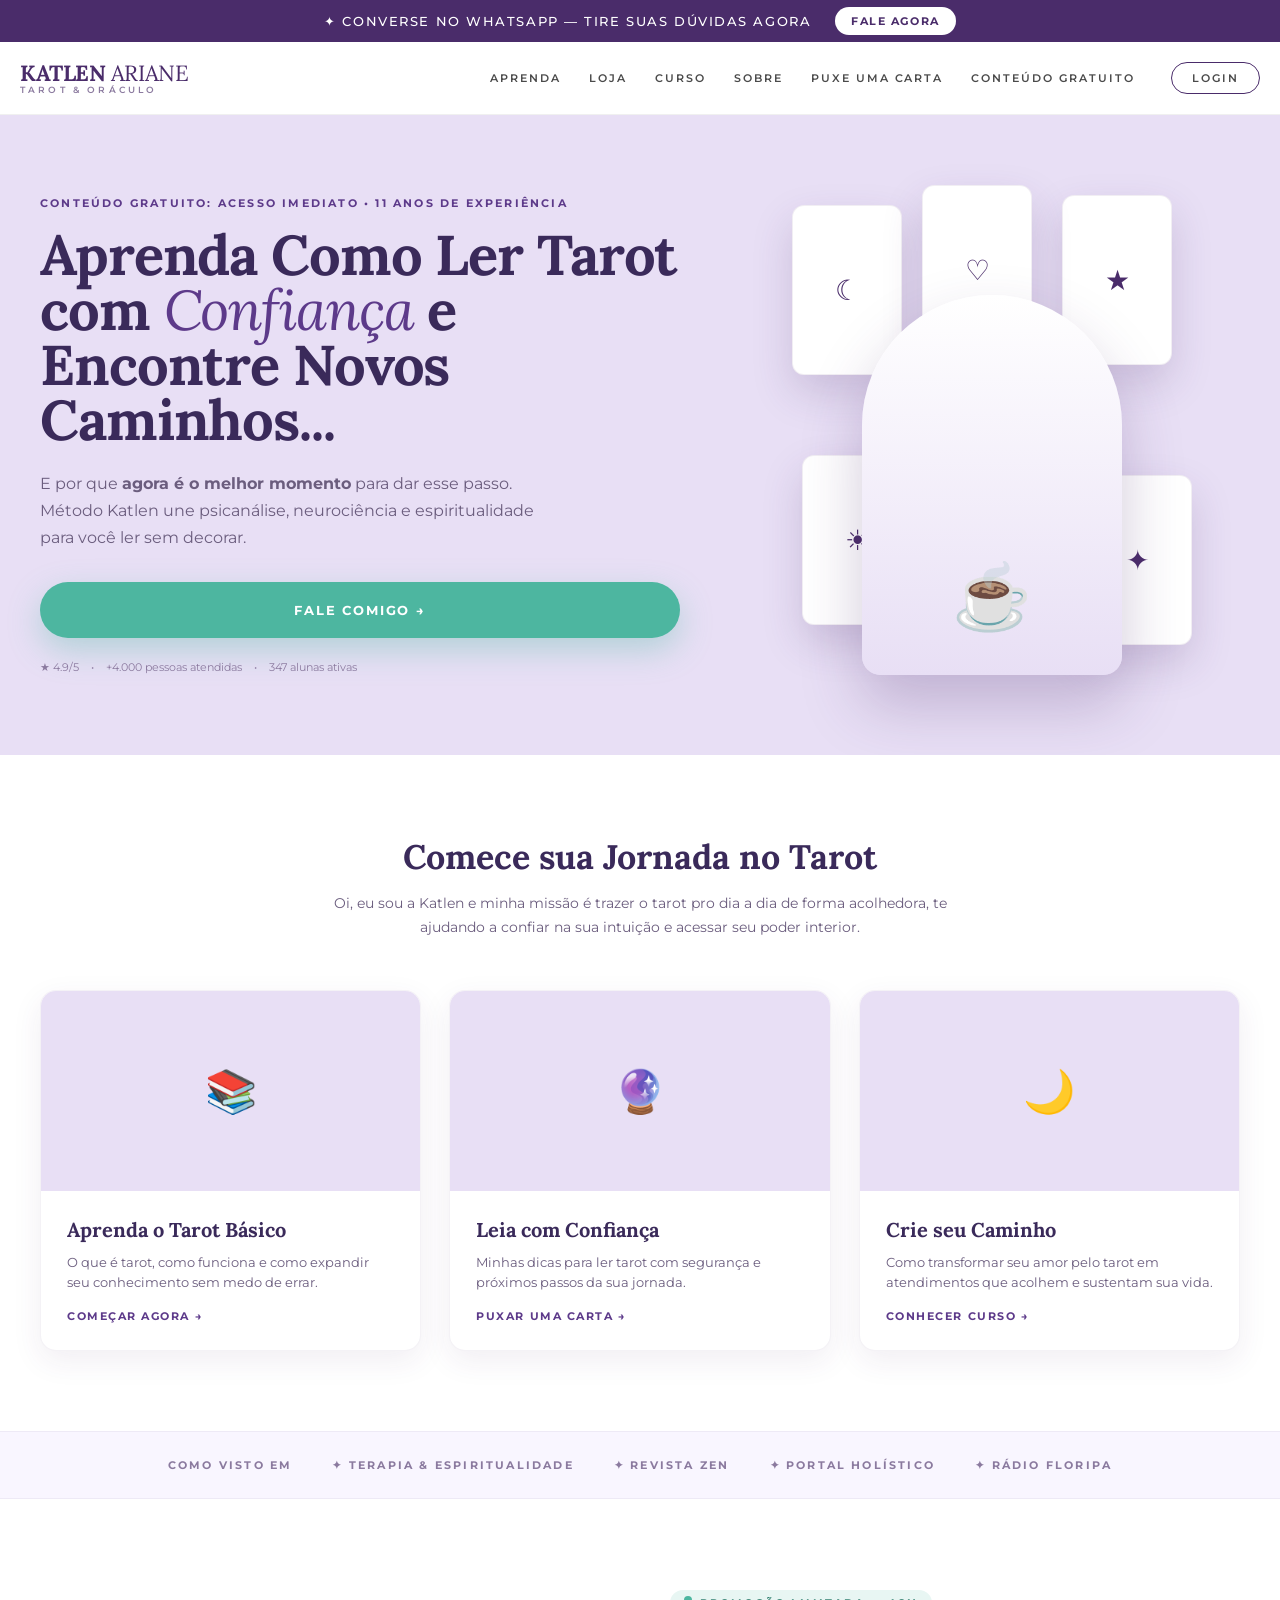
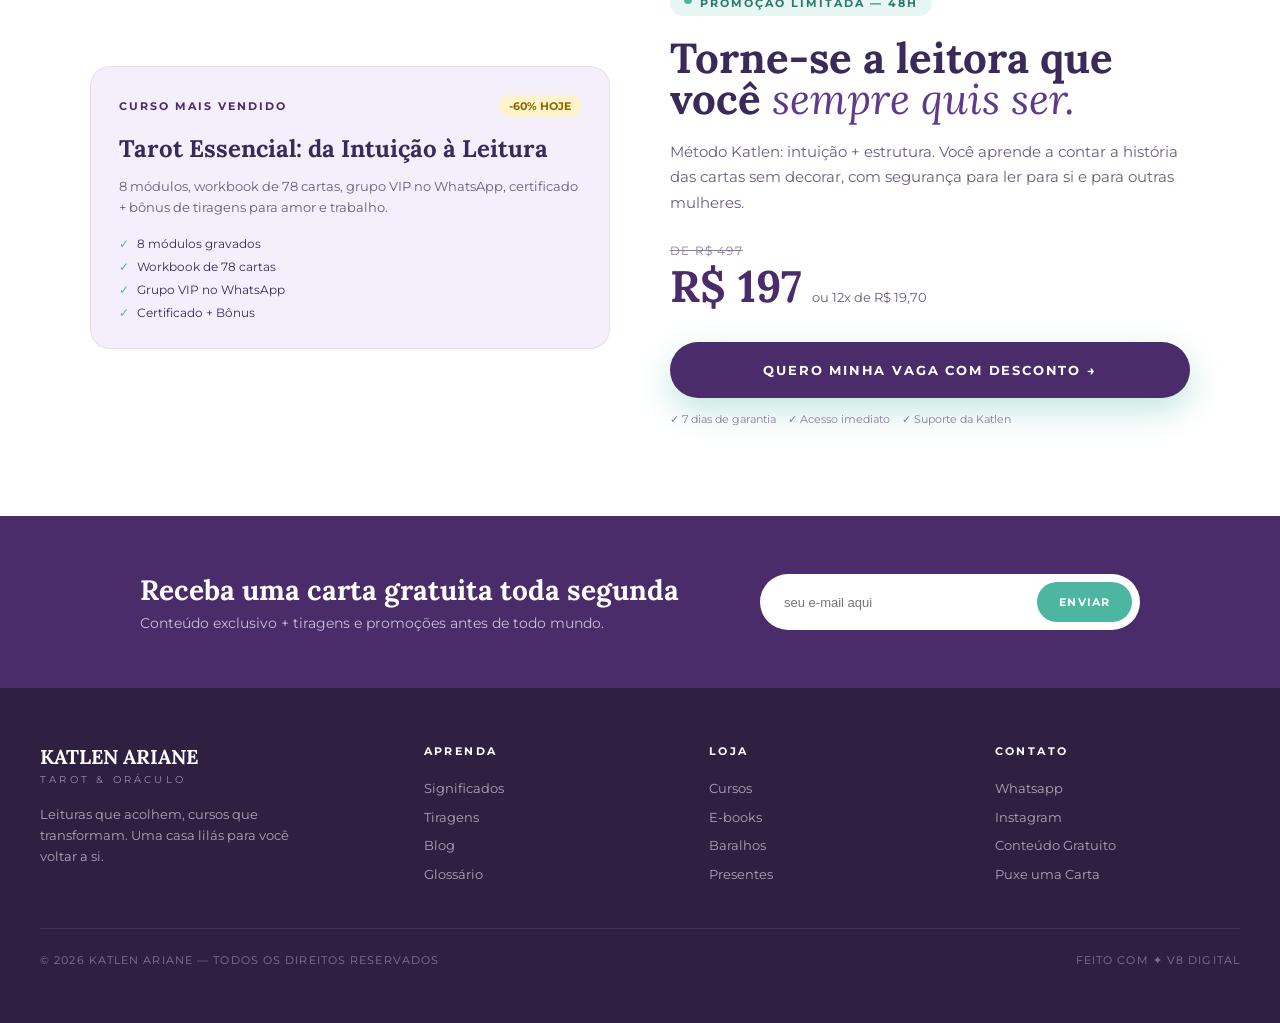
==== commit 0f09017c: "Enhance SEO and restructure index.html content Updated the title and meta description for SEO, modif" ====
--- a/oraculo/index.html
+++ b/oraculo/index.html
@@ -3,118 +3,219 @@
 <head>
 <meta charset="utf-8">
 <meta name="viewport" content="width=device-width,initial-scale=1">
-<title>Oráculo - Puxe uma Carta | Katlen Ariane</title>
+<title>Katlen Ariane | Tarot & Oráculo - Landing de Vendas</title>
+<meta name="description" content="Aprenda a ler tarot com confiança. Cursos, loja e conteúdo gratuito por Katlen Ariane.">
+<link rel="preconnect" href="https://fonts.googleapis.com">
 <link rel="stylesheet" href="css/style.css">
 </head>
 <body>
 
+<!-- TOP BAR ROXA -->
 <div class="topbar">
   <div class="topbar-inner">
     <span>✦ Converse no Whatsapp — tire suas dúvidas agora</span>
-    <a class="topbar-cta" href="https://wa.me/5551999999999" target="_blank">FALE AGORA</a>
+    <a class="topbar-cta" href="https://wa.me/5551999999999" target="_blank" data-v8="contact.whatsapp">FALE AGORA</a>
   </div>
 </div>
 
+<!-- HEADER BRANCO -->
 <header class="header">
   <div class="header-inner">
-    <a href="/" class="logo">KATLEN<span> ARIANE</span><small>TAROT & ORÁCULO</small></a>
+    <a href="/" class="logo">
+      KATLEN<span> ARIANE</span>
+      <small>TAROT & ORÁCULO</small>
+    </a>
     <nav class="nav">
-      <a href="/#aprender">Aprenda</a>
-      <a href="/#loja">Loja</a>
-      <a href="/#curso">Curso</a>
-      <a href="/#sobre">Sobre</a>
-      <a href="/oraculo/" class="active">Puxe uma Carta</a>
-      <a href="/#conteudo">Conteúdo Gratuito</a>
-      <a class="btn-login" href="#">LOGIN</a>
+      <a href="#aprender">Aprenda</a>
+      <a href="#loja">Loja</a>
+      <a href="#curso">Curso</a>
+      <a href="#sobre">Sobre</a>
+      <a href="/oraculo/">Puxe uma carta</a>
+      <a href="#conteudo">Conteúdo Gratuito</a>
+      <a class="btn-login" href="#login">LOGIN</a>
     </nav>
+    <button class="mobile-btn" aria-label="Menu">☰</button>
   </div>
 </header>
 
-<section class="hero">
-  <div class="hero-inner">
-    <span class="kicker">Oráculo gratuito</span>
-    <h1 class="hero-title">Puxe uma Carta e Receba sua <i>Mensagem de Hoje</i></h1>
-    <p class="hero-sub">Concentre-se na sua pergunta, respire fundo e escolha uma carta. O oráculo de Katlen vai trazer a orientação que você precisa agora.</p>
-  </div>
-</section>
-
-<section class="oraculo-wrap">
-  <div class="cards-grid" id="cardsGrid">
-    <!-- 12 cartas viradas -->
-    <button class="card-back">✦</button>
-    <button class="card-back">☾</button>
-    <button class="card-back">★</button>
-    <button class="card-back">☀</button>
-    <button class="card-back">♡</button>
-    <button class="card-back">☾</button>
-    <button class="card-back">✦</button>
-    <button class="card-back">★</button>
-    <button class="card-back">☀</button>
-    <button class="card-back">♡</button>
-    <button class="card-back">✦</button>
-    <button class="card-back">☾</button>
-  </div>
-
-  <div class="result" id="resultBox">
-    <h3 id="cardName">O Sol</h3>
-    <p id="cardMeaning">Hoje é um dia de clareza e vitalidade. O Sol ilumina caminhos que estavam escuros e traz a confiança para agir. Siga com leveza, sua intuição está afiada.</p>
-    <a class="btn-green" href="https://wa.me/5551999999999" target="_blank">QUERO UMA LEITURA COMPLETA →</a>
-    <div style="margin-top:18px"><button id="againBtn" style="font-size:12px;letter-spacing:.14em;color:#8b7a9f;text-decoration:underline">Puxar outra carta</button></div>
-  </div>
-</section>
-
-<footer class="footer">
+<!-- HERO DIVIDIDO FUNDO LILÁS -->
+<section class="hero" id="aprender">
+  <div class="hero-grid">
+    <div class="hero-left">
+      <div class="kicker">Conteúdo gratuito: acesso imediato • 11 anos de experiência</div>
+      <h1 class="hero-title">
+        Aprenda Como Ler Tarot com <i>Confiança</i> e Encontre Novos Caminhos...
+      </h1>
+      <p class="hero-sub">
+        E por que <strong>agora é o melhor momento</strong> para dar esse passo. 
+        Método Katlen une psicanálise, neurociência e espiritualidade para você ler sem decorar.
+      </p>
+      <a class="btn-green" href="#curso" data-v8="contact.whatsapp">FALE COMIGO →</a>
+      <div class="hero-proof">
+        <span>★ 4.9/5</span>
+        <span>•</span>
+        <span>+4.000 pessoas atendidas</span>
+        <span>•</span>
+        <span>347 alunas ativas</span>
+      </div>
+    </div>
+    <div class="hero-right">
+      <div class="cards-wrap">
+        <!-- Cartas flutuando - estilo Biddy -->
+        <div class="card-float" style="--rot:-12deg;left:10px;top:30px;animation-delay:0s">☾</div>
+        <div class="card-float" style="--rot:8deg;left:280px;top:20px;animation-delay:.6s">★</div>
+        <div class="card-float" style="--rot:-6deg;left:20px;top:280px;animation-delay:1.2s">☀</div>
+        <div class="card-float" style="--rot:14deg;right:10px;top:300px;animation-delay:.3s">✦</div>
+        <div class="card-float" style="--rot:-4deg;left:140px;top:10px;animation-delay:.9s">♡</div>
+        <div class="person" title="Katlen Ariane"></div>
+      </div>
+    </div>
+  </div>
+</section>
+
+<!-- 3 WAYS - IGUAL BIDDY -->
+<section class="section">
+  <div class="section-inner">
+    <h2 class="section-title font-lora">Comece sua Jornada no Tarot</h2>
+    <p class="section-sub">Oi, eu sou a Katlen e minha missão é trazer o tarot pro dia a dia de forma acolhedora, te ajudando a confiar na sua intuição e acessar seu poder interior.</p>
+    
+    <div class="grid-3">
+      <article class="card">
+        <div class="card-img">📚</div>
+        <div class="card-body">
+          <h3>Aprenda o Tarot Básico</h3>
+          <p>O que é tarot, como funciona e como expandir seu conhecimento sem medo de errar.</p>
+          <a class="card-link" href="#aprender">Começar agora →</a>
+        </div>
+      </article>
+      <article class="card">
+        <div class="card-img">🔮</div>
+        <div class="card-body">
+          <h3>Leia com Confiança</h3>
+          <p>Minhas dicas para ler tarot com segurança e próximos passos da sua jornada.</p>
+          <a class="card-link" href="/oraculo/">Puxar uma carta →</a>
+        </div>
+      </article>
+      <article class="card">
+        <div class="card-img">🌙</div>
+        <div class="card-body">
+          <h3>Crie seu Caminho</h3>
+          <p>Como transformar seu amor pelo tarot em atendimentos que acolhem e sustentam sua vida.</p>
+          <a class="card-link" href="#curso">Conhecer curso →</a>
+        </div>
+      </article>
+    </div>
+  </div>
+</section>
+
+<!-- AS FEATURED IN -->
+<div class="featured">
+  <div class="featured-inner">
+    <span>Como visto em</span>
+    <span>✦ Terapia & Espiritualidade</span>
+    <span>✦ Revista Zen</span>
+    <span>✦ Portal Holístico</span>
+    <span>✦ Rádio Floripa</span>
+  </div>
+</div>
+
+<!-- PROMOÇÃO / VENDA -->
+<section class="promo" id="curso">
+  <div class="promo-grid">
+    <div>
+      <div class="promo-card">
+        <div style="display:flex;justify-content:space-between;align-items:center;margin-bottom:16px">
+          <span style="font-size:11px;font-weight:700;letter-spacing:0.18em;color:#4a2c6a">CURSO MAIS VENDIDO</span>
+          <span style="font-size:11px;background:#fff3cd;padding:4px 10px;border-radius:999px;font-weight:700;color:#8a6a00">-60% HOJE</span>
+        </div>
+        <h3 class="font-lora" style="font-size:24px;font-weight:700;color:#3a2a5a">Tarot Essencial: da Intuição à Leitura</h3>
+        <p style="margin-top:12px;font-size:13px;line-height:1.6;color:#6b5d7e">8 módulos, workbook de 78 cartas, grupo VIP no WhatsApp, certificado + bônus de tiragens para amor e trabalho.</p>
+        <ul style="margin-top:18px;list-style:none;display:grid;gap:8px">
+          <li style="font-size:12px;display:flex;gap:8px"><span style="color:#4db6a0">✓</span> 8 módulos gravados</li>
+          <li style="font-size:12px;display:flex;gap:8px"><span style="color:#4db6a0">✓</span> Workbook de 78 cartas</li>
+          <li style="font-size:12px;display:flex;gap:8px"><span style="color:#4db6a0">✓</span> Grupo VIP no WhatsApp</li>
+          <li style="font-size:12px;display:flex;gap:8px"><span style="color:#4db6a0">✓</span> Certificado + Bônus</li>
+        </ul>
+      </div>
+    </div>
+    <div>
+      <div style="display:inline-flex;gap:8px;background:#e8f6f3;padding:6px 14px;border-radius:999px;font-size:11px;font-weight:700;letter-spacing:0.18em;color:#2a7a6a">
+        <span style="width:8px;height:8px;background:#4db6a0;border-radius:50%;display:inline-block"></span> PROMOÇÃO LIMITADA — 48H
+      </div>
+      <h2 class="font-lora" style="margin-top:22px;font-size:42px;line-height:.98;color:#3a2a5a">Torne-se a leitora que você <i style="color:#5d3a8a;font-weight:400">sempre quis ser.</i></h2>
+      <p style="margin-top:18px;font-size:15px;line-height:1.7;color:#6b5d7e">Método Katlen: intuição + estrutura. Você aprende a contar a história das cartas sem decorar, com segurança para ler para si e para outras mulheres.</p>
+      
+      <div class="price-row">
+        <div>
+          <div class="price-old">DE R$ 497</div>
+          <div style="display:flex;align-items:baseline;gap:10px"><span class="price">R$ 197</span><span style="font-size:13px;color:#6b5d7e">ou 12x de R$ 19,70</span></div>
+        </div>
+      </div>
+      <a class="btn-green" style="background:#4a2c6a;width:100%;justify-content:center;margin-top:28px" href="https://wa.me/5551999999999" data-v8="contact.whatsapp">QUERO MINHA VAGA COM DESCONTO →</a>
+      <div style="margin-top:14px;display:flex;gap:12px;font-size:11px;color:#8b7a9f"><span>✓ 7 dias de garantia</span><span>✓ Acesso imediato</span><span>✓ Suporte da Katlen</span></div>
+    </div>
+  </div>
+</section>
+
+<!-- NEWSLETTER -->
+<section class="newsletter" id="conteudo">
+  <div class="news-inner">
+    <div>
+      <h3>Receba uma carta gratuita toda segunda</h3>
+      <p>Conteúdo exclusivo + tiragens e promoções antes de todo mundo.</p>
+    </div>
+    <form class="news-form" data-v8-form>
+      <input name="email" type="email" placeholder="seu e-mail aqui" required>
+      <button type="submit">ENVIAR</button>
+    </form>
+  </div>
+</section>
+
+<!-- FOOTER -->
+<footer class="footer" id="loja">
   <div class="footer-inner">
-    <div><div class="font-lora" style="font-size:20px;font-weight:700;color:#fff">KATLEN ARIANE</div><p style="margin-top:16px;max-width:280px;font-size:13px;line-height:1.6;color:rgba(255,255,255,.6)">Leituras que acolhem, cursos que transformam.</p></div>
-    <div><h4>Aprenda</h4><a href="#">Significados</a><a href="#">Tiragens</a><a href="#">Blog</a></div>
-    <div><h4>Loja</h4><a href="#">Cursos</a><a href="#">E-books</a></div>
-    <div><h4>Contato</h4><a href="#">Whatsapp</a><a href="/oraculo/">Puxe uma Carta</a></div>
-  </div>
-  <div class="footer-inner"><div class="footer-bottom" style="grid-column:1/-1"><span>© 2026 KATLEN ARIANE</span><span>FEITO COM ✦ V8 DIGITAL</span></div></div>
+    <div>
+      <div class="font-lora" style="font-size:20px;font-weight:700;color:#fff">KATLEN ARIANE</div>
+      <div style="font-size:10px;letter-spacing:0.32em;color:rgba(255,255,255,.5);margin-top:4px">TAROT & ORÁCULO</div>
+      <p style="margin-top:18px;max-width:280px;font-size:13px;line-height:1.6;color:rgba(255,255,255,.6)">Leituras que acolhem, cursos que transformam. Uma casa lilás para você voltar a si.</p>
+    </div>
+    <div><h4>Aprenda</h4><a href="#">Significados</a><a href="#">Tiragens</a><a href="#">Blog</a><a href="#">Glossário</a></div>
+    <div><h4>Loja</h4><a href="#">Cursos</a><a href="#">E-books</a><a href="#">Baralhos</a><a href="#">Presentes</a></div>
+    <div><h4>Contato</h4><a href="#">Whatsapp</a><a href="#">Instagram</a><a href="#">Conteúdo Gratuito</a><a href="/oraculo/">Puxe uma Carta</a></div>
+  </div>
+  <div class="footer-inner">
+    <div class="footer-bottom" style="grid-column:1/-1">
+      <span>© 2026 KATLEN ARIANE — TODOS OS DIREITOS RESERVADOS</span>
+      <span>FEITO COM ✦ V8 DIGITAL</span>
+    </div>
+  </div>
 </footer>
 
 <script>
-// Oráculo simples - style + main no mesmo arquivo lógico mas separado em css/style.css
-const cartas = [
-  {nome:"O Louco", texto:"Um novo ciclo começa. Confie no salto, mesmo sem ver o chão todo. Leveza e coragem hoje."},
-  {nome:"A Sacerdotisa", texto:"Silêncio e intuição. Não force respostas hoje, escute o que vem de dentro."},
-  {nome:"A Imperatriz", texto:"Criação, cuidado e florescimento. É hora de nutrir seus projetos com amor."},
-  {nome:"O Sol", texto:"Hoje é um dia de clareza e vitalidade. O Sol ilumina caminhos que estavam escuros."},
-  {nome:"A Lua", texto:"Emoções à flor da pele. AcolhA suas sombras, nem tudo precisa ser resolvido agora."},
-  {nome:"A Estrela", texto:"Esperança renovada. Sua prece foi ouvida, continue com fé no seu caminho."},
-  {nome:"O Mago", texto:"Você tem todas as ferramentas. É hora de manifestar, comece com o que tem."},
-  {nome:"A Justiça", texto:"Equilíbrio e decisões. Olhe os fatos com honestidade, a resposta é justa."},
-  {nome:"Os Enamorados", texto:"Escolhas do coração. Alinhe o que você sente com o que você faz."},
-  {nome:"A Roda da Fortuna", texto:"Mudança de ciclo. O que estava travado destrava, permita-se girar."},
-  {nome:"A Força", texto:"Coragem mansa. Você não precisa brigar, precisa sustentar com amor."},
-  {nome:"O Mundo", texto:"Conclusão e celebração. Um ciclo se fecha com aprendizado e gratidão."},
-];
-
-const grid = document.getElementById('cardsGrid');
-const result = document.getElementById('resultBox');
-const nameEl = document.getElementById('cardName');
-const textEl = document.getElementById('cardMeaning');
-const again = document.getElementById('againBtn');
-
-function tirar(){
-  const c = cartas[Math.floor(Math.random()*cartas.length)];
-  nameEl.textContent = c.nome;
-  textEl.textContent = c.texto;
-  result.classList.add('show');
-  result.scrollIntoView({behavior:'smooth'});
-  grid.querySelectorAll('.card-back').forEach(b=>b.classList.add('revealed'));
-}
-
-grid.addEventListener('click', (e)=>{
-  if(e.target.classList.contains('card-back')) tirar();
-});
-
-again.addEventListener('click', ()=>{
-  result.classList.remove('show');
-  grid.querySelectorAll('.card-back').forEach(b=>b.classList.remove('revealed'));
-  window.scrollTo({top:0, behavior:'smooth'});
+// main.js - menu mobile (main junto com style)
+document.addEventListener('DOMContentLoaded', ()=>{
+  const btn = document.querySelector('.mobile-btn');
+  const nav = document.querySelector('.nav');
+  if(btn && nav){
+    btn.addEventListener('click', ()=>{
+      const isFlex = nav.style.display === 'flex';
+      if(isFlex){ nav.style.display=''; nav.removeAttribute('style'); nav.classList.remove('mobile-open'); }
+      else {
+        nav.style.display='flex';
+        nav.style.position='absolute';
+        nav.style.top='114px';
+        nav.style.left='0';
+        nav.style.right='0';
+        nav.style.background='#fff';
+        nav.style.flexDirection='column';
+        nav.style.padding='20px';
+        nav.style.boxShadow='0 20px 40px rgba(0,0,0,.1)';
+        nav.style.zIndex='100';
+      }
+    });
+  }
 });
 </script>
-
+<script src="../js/v8-loader.js" data-project-id="SEU_PROJECT_ID" data-api-url="https://v8adminuniversal.aisermelk.workers.dev"></script>
 </body>
 </html>
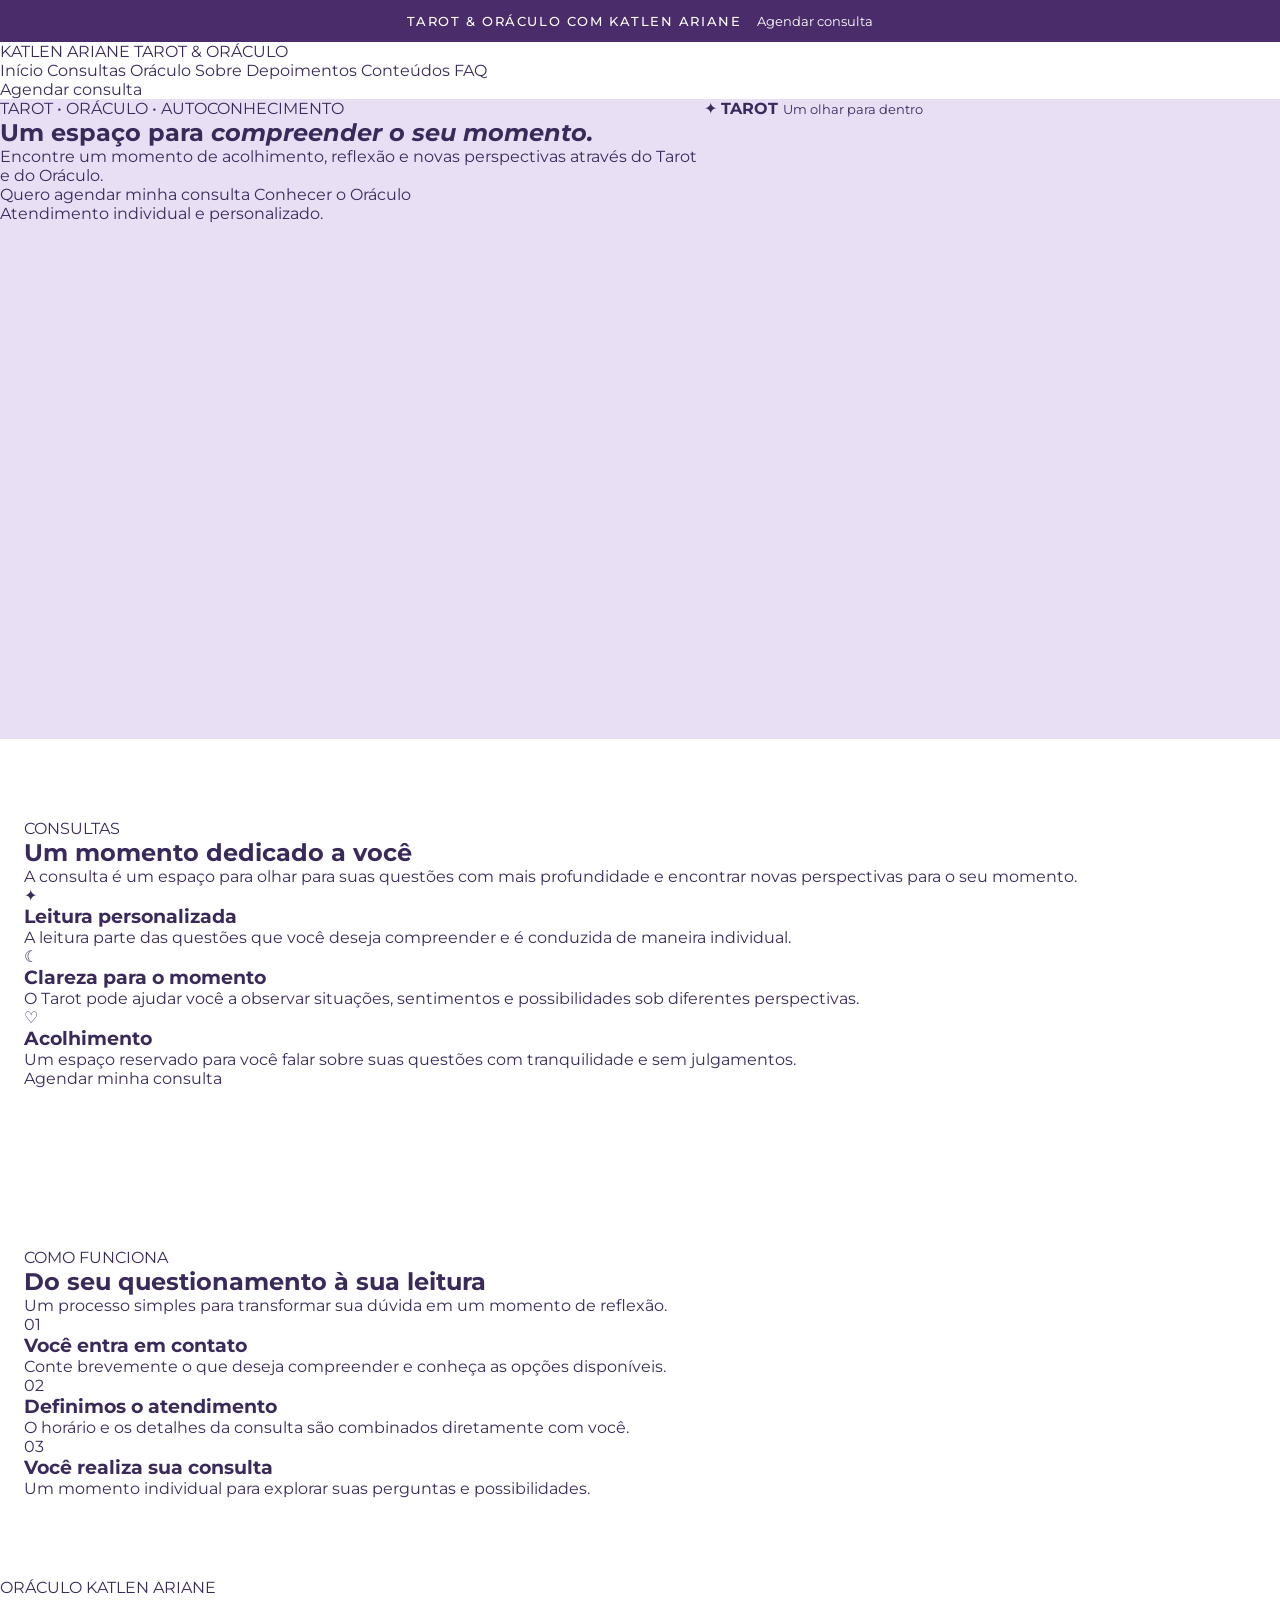
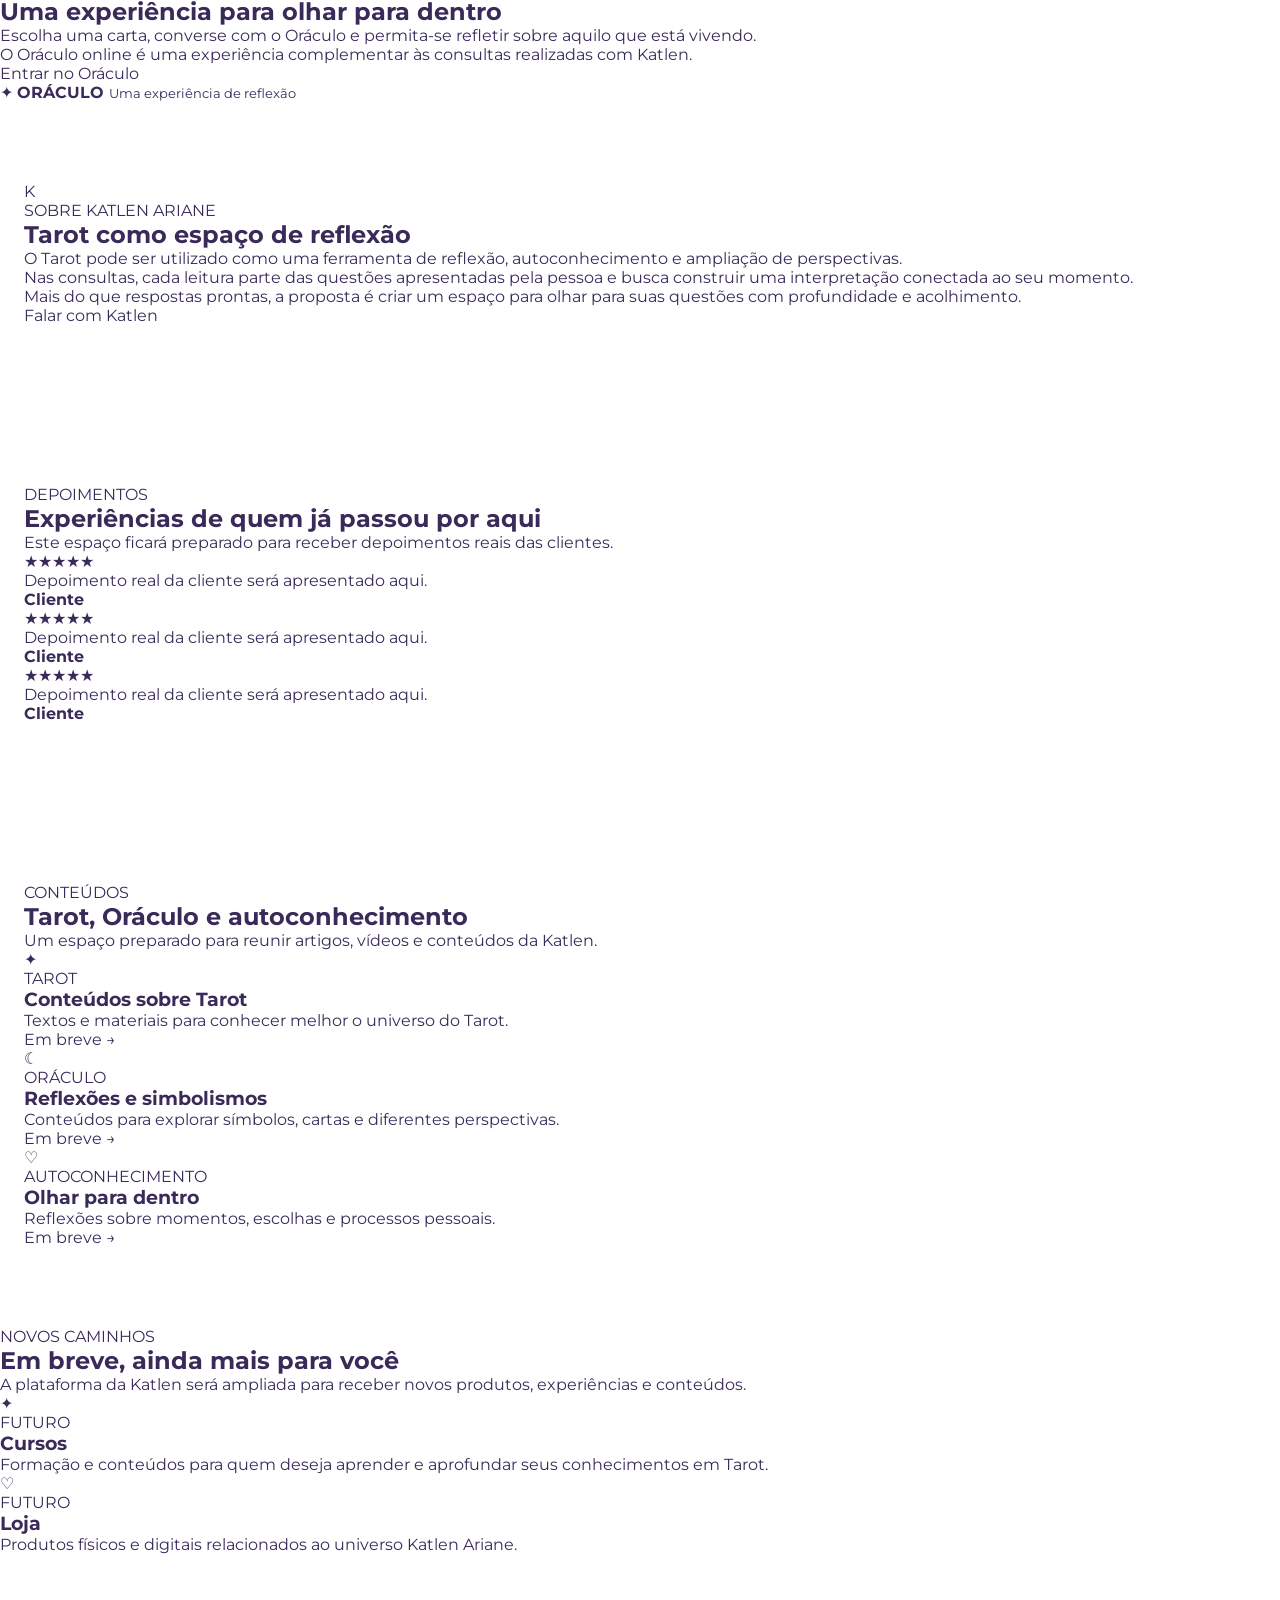
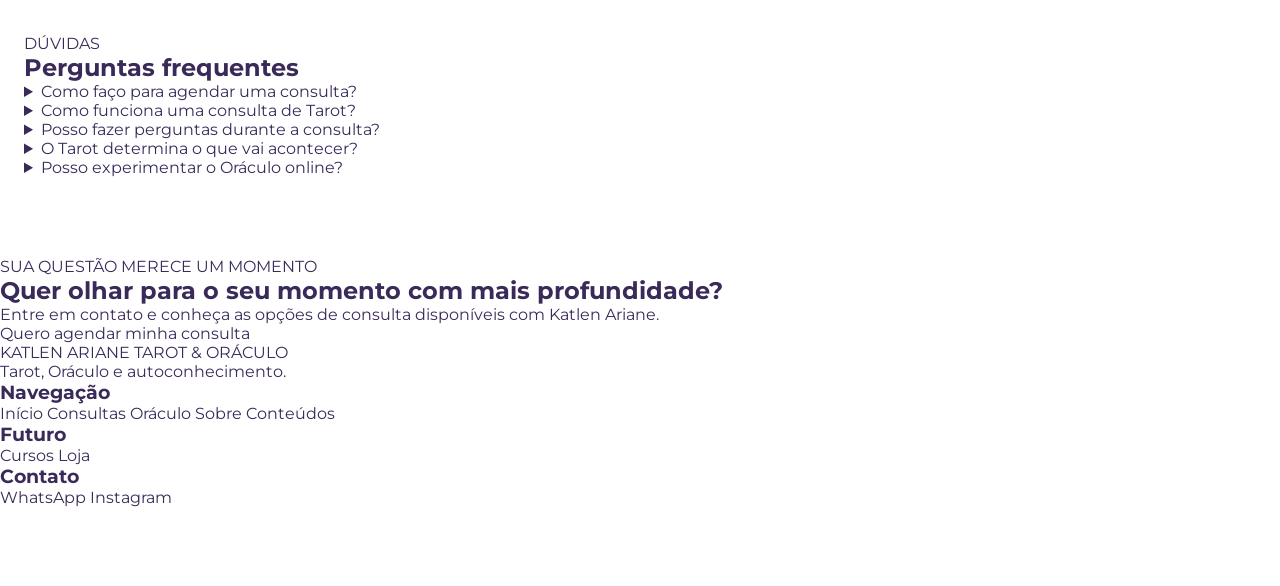
==== commit 244fc95f: "Update print statement from 'Hello' to 'Goodbye'" ====
--- a/oraculo/index.html
+++ b/oraculo/index.html
@@ -1,221 +1,1235 @@
 <!doctype html>
 <html lang="pt-BR">
 <head>
-<meta charset="utf-8">
-<meta name="viewport" content="width=device-width,initial-scale=1">
-<title>Katlen Ariane | Tarot & Oráculo - Landing de Vendas</title>
-<meta name="description" content="Aprenda a ler tarot com confiança. Cursos, loja e conteúdo gratuito por Katlen Ariane.">
-<link rel="preconnect" href="https://fonts.googleapis.com">
-<link rel="stylesheet" href="css/style.css">
+  <meta charset="utf-8">
+
+  <meta
+    name="viewport"
+    content="width=device-width, initial-scale=1"
+  >
+
+  <title>Katlen Ariane | Tarot & Oráculo</title>
+
+  <meta
+    name="description"
+    content="Consultas de Tarot e Oráculo com Katlen Ariane. Um espaço de acolhimento, reflexão e autoconhecimento."
+  >
+
+  <meta
+    name="theme-color"
+    content="#4a2c6a"
+  >
+
+  <link rel="preconnect" href="https://fonts.googleapis.com">
+  <link rel="preconnect" href="https://fonts.gstatic.com" crossorigin>
+
+  <link
+    href="https://fonts.googleapis.com/css2?family=Lora:wght@400;500;600;700&family=Montserrat:wght@400;500;600;700&display=swap"
+    rel="stylesheet"
+  >
+
+  <link rel="stylesheet" href="css/style.css">
 </head>
+
 <body>
 
-<!-- TOP BAR ROXA -->
-<div class="topbar">
-  <div class="topbar-inner">
-    <span>✦ Converse no Whatsapp — tire suas dúvidas agora</span>
-    <a class="topbar-cta" href="https://wa.me/5551999999999" target="_blank" data-v8="contact.whatsapp">FALE AGORA</a>
+  <!-- =====================================================
+       TOPBAR
+  ====================================================== -->
+
+  <div class="topbar">
+
+    <div class="container topbar-inner">
+
+      <span>
+        Tarot &amp; Oráculo com Katlen Ariane
+      </span>
+
+      <a
+        href="#"
+        data-v8="contact.whatsapp"
+      >
+        Agendar consulta
+      </a>
+
+    </div>
+
   </div>
-</div>
-
-<!-- HEADER BRANCO -->
-<header class="header">
-  <div class="header-inner">
-    <a href="/" class="logo">
-      KATLEN<span> ARIANE</span>
-      <small>TAROT & ORÁCULO</small>
-    </a>
-    <nav class="nav">
-      <a href="#aprender">Aprenda</a>
-      <a href="#loja">Loja</a>
-      <a href="#curso">Curso</a>
-      <a href="#sobre">Sobre</a>
-      <a href="/oraculo/">Puxe uma carta</a>
-      <a href="#conteudo">Conteúdo Gratuito</a>
-      <a class="btn-login" href="#login">LOGIN</a>
-    </nav>
-    <button class="mobile-btn" aria-label="Menu">☰</button>
-  </div>
-</header>
-
-<!-- HERO DIVIDIDO FUNDO LILÁS -->
-<section class="hero" id="aprender">
-  <div class="hero-grid">
-    <div class="hero-left">
-      <div class="kicker">Conteúdo gratuito: acesso imediato • 11 anos de experiência</div>
-      <h1 class="hero-title">
-        Aprenda Como Ler Tarot com <i>Confiança</i> e Encontre Novos Caminhos...
-      </h1>
-      <p class="hero-sub">
-        E por que <strong>agora é o melhor momento</strong> para dar esse passo. 
-        Método Katlen une psicanálise, neurociência e espiritualidade para você ler sem decorar.
-      </p>
-      <a class="btn-green" href="#curso" data-v8="contact.whatsapp">FALE COMIGO →</a>
-      <div class="hero-proof">
-        <span>★ 4.9/5</span>
-        <span>•</span>
-        <span>+4.000 pessoas atendidas</span>
-        <span>•</span>
-        <span>347 alunas ativas</span>
-      </div>
+
+
+  <!-- =====================================================
+       HEADER
+  ====================================================== -->
+
+  <header class="site-header">
+
+    <div class="container nav-inner">
+
+      <a
+        href="/"
+        class="brand"
+        aria-label="Katlen Ariane"
+      >
+
+        <span class="brand-name">
+          KATLEN ARIANE
+        </span>
+
+        <span class="brand-subtitle">
+          TAROT &amp; ORÁCULO
+        </span>
+
+      </a>
+
+
+      <button
+        class="menu-toggle"
+        type="button"
+        aria-label="Abrir menu"
+        aria-expanded="false"
+        aria-controls="main-nav"
+      >
+
+        <span></span>
+        <span></span>
+        <span></span>
+
+      </button>
+
+
+      <nav
+        id="main-nav"
+        class="main-nav"
+        aria-label="Navegação principal"
+      >
+
+        <a href="#inicio">
+          Início
+        </a>
+
+        <a href="#consultas">
+          Consultas
+        </a>
+
+        <a href="/oraculo/">
+          Oráculo
+        </a>
+
+        <a href="#sobre">
+          Sobre
+        </a>
+
+        <a href="#depoimentos">
+          Depoimentos
+        </a>
+
+        <a href="#conteudos">
+          Conteúdos
+        </a>
+
+        <a href="#faq">
+          FAQ
+        </a>
+
+      </nav>
+
+
+      <a
+        class="nav-cta"
+        href="#"
+        data-v8="contact.whatsapp"
+      >
+        Agendar consulta
+      </a>
+
     </div>
-    <div class="hero-right">
-      <div class="cards-wrap">
-        <!-- Cartas flutuando - estilo Biddy -->
-        <div class="card-float" style="--rot:-12deg;left:10px;top:30px;animation-delay:0s">☾</div>
-        <div class="card-float" style="--rot:8deg;left:280px;top:20px;animation-delay:.6s">★</div>
-        <div class="card-float" style="--rot:-6deg;left:20px;top:280px;animation-delay:1.2s">☀</div>
-        <div class="card-float" style="--rot:14deg;right:10px;top:300px;animation-delay:.3s">✦</div>
-        <div class="card-float" style="--rot:-4deg;left:140px;top:10px;animation-delay:.9s">♡</div>
-        <div class="person" title="Katlen Ariane"></div>
-      </div>
+
+  </header>
+
+
+  <main id="inicio">
+
+
+    <!-- =====================================================
+         HERO
+    ====================================================== -->
+
+    <section class="hero">
+
+      <div class="container hero-grid">
+
+        <div class="hero-content">
+
+          <span class="eyebrow">
+            TAROT • ORÁCULO • AUTOCONHECIMENTO
+          </span>
+
+
+          <h1>
+            Um espaço para
+            <em>compreender o seu momento.</em>
+          </h1>
+
+
+          <p>
+            Encontre um momento de acolhimento, reflexão e novas
+            perspectivas através do Tarot e do Oráculo.
+          </p>
+
+
+          <div class="hero-actions">
+
+            <a
+              class="btn btn-primary"
+              href="#"
+              data-v8="contact.whatsapp"
+            >
+              Quero agendar minha consulta
+            </a>
+
+
+            <a
+              class="btn btn-secondary"
+              href="/oraculo/"
+            >
+              Conhecer o Oráculo
+            </a>
+
+          </div>
+
+
+          <p class="hero-note">
+            Atendimento individual e personalizado.
+          </p>
+
+        </div>
+
+
+        <div
+          class="hero-visual"
+          aria-hidden="true"
+        >
+
+          <div class="hero-card hero-card-back">
+          </div>
+
+
+          <div class="hero-card hero-card-front">
+
+            <span class="hero-symbol">
+              ✦
+            </span>
+
+            <strong>
+              TAROT
+            </strong>
+
+            <small>
+              Um olhar para dentro
+            </small>
+
+          </div>
+
+        </div>
+
+      </div>
+
+    </section>
+
+
+
+    <!-- =====================================================
+         CONSULTAS
+    ====================================================== -->
+
+    <section
+      id="consultas"
+      class="section section-light"
+    >
+
+      <div class="container">
+
+        <div class="section-heading">
+
+          <span class="eyebrow">
+            CONSULTAS
+          </span>
+
+          <h2>
+            Um momento dedicado a você
+          </h2>
+
+          <p>
+            A consulta é um espaço para olhar para suas questões
+            com mais profundidade e encontrar novas perspectivas
+            para o seu momento.
+          </p>
+
+        </div>
+
+
+        <div class="cards-grid">
+
+
+          <article class="info-card">
+
+            <div class="card-icon">
+              ✦
+            </div>
+
+            <h3>
+              Leitura personalizada
+            </h3>
+
+            <p>
+              A leitura parte das questões que você deseja
+              compreender e é conduzida de maneira individual.
+            </p>
+
+          </article>
+
+
+          <article class="info-card">
+
+            <div class="card-icon">
+              ☾
+            </div>
+
+            <h3>
+              Clareza para o momento
+            </h3>
+
+            <p>
+              O Tarot pode ajudar você a observar situações,
+              sentimentos e possibilidades sob diferentes perspectivas.
+            </p>
+
+          </article>
+
+
+          <article class="info-card">
+
+            <div class="card-icon">
+              ♡
+            </div>
+
+            <h3>
+              Acolhimento
+            </h3>
+
+            <p>
+              Um espaço reservado para você falar sobre suas
+              questões com tranquilidade e sem julgamentos.
+            </p>
+
+          </article>
+
+        </div>
+
+
+        <div class="center-action">
+
+          <a
+            class="btn btn-primary"
+            href="#"
+            data-v8="contact.whatsapp"
+          >
+            Agendar minha consulta
+          </a>
+
+        </div>
+
+      </div>
+
+    </section>
+
+
+
+    <!-- =====================================================
+         COMO FUNCIONA
+    ====================================================== -->
+
+    <section class="section">
+
+      <div class="container">
+
+        <div class="section-heading">
+
+          <span class="eyebrow">
+            COMO FUNCIONA
+          </span>
+
+          <h2>
+            Do seu questionamento à sua leitura
+          </h2>
+
+          <p>
+            Um processo simples para transformar sua dúvida
+            em um momento de reflexão.
+          </p>
+
+        </div>
+
+
+        <div class="steps">
+
+
+          <div class="step">
+
+            <span class="step-number">
+              01
+            </span>
+
+            <div>
+
+              <h3>
+                Você entra em contato
+              </h3>
+
+              <p>
+                Conte brevemente o que deseja compreender
+                e conheça as opções disponíveis.
+              </p>
+
+            </div>
+
+          </div>
+
+
+          <div class="step">
+
+            <span class="step-number">
+              02
+            </span>
+
+            <div>
+
+              <h3>
+                Definimos o atendimento
+              </h3>
+
+              <p>
+                O horário e os detalhes da consulta são
+                combinados diretamente com você.
+              </p>
+
+            </div>
+
+          </div>
+
+
+          <div class="step">
+
+            <span class="step-number">
+              03
+            </span>
+
+            <div>
+
+              <h3>
+                Você realiza sua consulta
+              </h3>
+
+              <p>
+                Um momento individual para explorar suas
+                perguntas e possibilidades.
+              </p>
+
+            </div>
+
+          </div>
+
+        </div>
+
+      </div>
+
+    </section>
+
+
+
+    <!-- =====================================================
+         ORÁCULO
+    ====================================================== -->
+
+    <section class="oracle-section">
+
+      <div class="container oracle-grid">
+
+
+        <div class="oracle-content">
+
+          <span class="eyebrow">
+            ORÁCULO KATLEN ARIANE
+          </span>
+
+          <h2>
+            Uma experiência para olhar para dentro
+          </h2>
+
+          <p>
+            Escolha uma carta, converse com o Oráculo e
+            permita-se refletir sobre aquilo que está vivendo.
+          </p>
+
+          <p>
+            O Oráculo online é uma experiência complementar
+            às consultas realizadas com Katlen.
+          </p>
+
+
+          <a
+            class="btn btn-primary"
+            href="/oraculo/"
+          >
+            Entrar no Oráculo
+          </a>
+
+        </div>
+
+
+        <div
+          class="oracle-highlight"
+          aria-hidden="true"
+        >
+
+          <span>
+            ✦
+          </span>
+
+          <strong>
+            ORÁCULO
+          </strong>
+
+          <small>
+            Uma experiência de reflexão
+          </small>
+
+        </div>
+
+      </div>
+
+    </section>
+
+
+
+    <!-- =====================================================
+         SOBRE KATLEN
+    ====================================================== -->
+
+    <section
+      id="sobre"
+      class="section section-light"
+    >
+
+      <div class="container about-grid">
+
+
+        <div
+          class="about-image"
+          aria-hidden="true"
+        >
+
+          <div class="image-placeholder">
+            K
+          </div>
+
+        </div>
+
+
+        <div class="about-content">
+
+          <span class="eyebrow">
+            SOBRE KATLEN ARIANE
+          </span>
+
+          <h2>
+            Tarot como espaço de reflexão
+          </h2>
+
+          <p>
+            O Tarot pode ser utilizado como uma ferramenta
+            de reflexão, autoconhecimento e ampliação de
+            perspectivas.
+          </p>
+
+          <p>
+            Nas consultas, cada leitura parte das questões
+            apresentadas pela pessoa e busca construir uma
+            interpretação conectada ao seu momento.
+          </p>
+
+          <p>
+            Mais do que respostas prontas, a proposta é criar
+            um espaço para olhar para suas questões com
+            profundidade e acolhimento.
+          </p>
+
+
+          <a
+            class="btn btn-secondary"
+            href="#"
+            data-v8="contact.whatsapp"
+          >
+            Falar com Katlen
+          </a>
+
+        </div>
+
+      </div>
+
+    </section>
+
+
+
+    <!-- =====================================================
+         DEPOIMENTOS
+    ====================================================== -->
+
+    <section
+      id="depoimentos"
+      class="section"
+    >
+
+      <div class="container">
+
+        <div class="section-heading">
+
+          <span class="eyebrow">
+            DEPOIMENTOS
+          </span>
+
+          <h2>
+            Experiências de quem já passou por aqui
+          </h2>
+
+          <p>
+            Este espaço ficará preparado para receber
+            depoimentos reais das clientes.
+          </p>
+
+        </div>
+
+
+        <div class="testimonials">
+
+
+          <article class="testimonial">
+
+            <div class="testimonial-stars">
+              ★★★★★
+            </div>
+
+            <p>
+              Depoimento real da cliente será apresentado aqui.
+            </p>
+
+            <strong>
+              Cliente
+            </strong>
+
+          </article>
+
+
+          <article class="testimonial">
+
+            <div class="testimonial-stars">
+              ★★★★★
+            </div>
+
+            <p>
+              Depoimento real da cliente será apresentado aqui.
+            </p>
+
+            <strong>
+              Cliente
+            </strong>
+
+          </article>
+
+
+          <article class="testimonial">
+
+            <div class="testimonial-stars">
+              ★★★★★
+            </div>
+
+            <p>
+              Depoimento real da cliente será apresentado aqui.
+            </p>
+
+            <strong>
+              Cliente
+            </strong>
+
+          </article>
+
+
+        </div>
+
+      </div>
+
+    </section>
+
+
+
+    <!-- =====================================================
+         CONTEÚDOS
+    ====================================================== -->
+
+    <section
+      id="conteudos"
+      class="section section-light"
+    >
+
+      <div class="container">
+
+        <div class="section-heading">
+
+          <span class="eyebrow">
+            CONTEÚDOS
+          </span>
+
+          <h2>
+            Tarot, Oráculo e autoconhecimento
+          </h2>
+
+          <p>
+            Um espaço preparado para reunir artigos,
+            vídeos e conteúdos da Katlen.
+          </p>
+
+        </div>
+
+
+        <div class="content-grid">
+
+
+          <article class="content-card">
+
+            <div class="content-card-image">
+              ✦
+            </div>
+
+            <div class="content-card-body">
+
+              <span>
+                TAROT
+              </span>
+
+              <h3>
+                Conteúdos sobre Tarot
+              </h3>
+
+              <p>
+                Textos e materiais para conhecer melhor
+                o universo do Tarot.
+              </p>
+
+              <a href="#">
+                Em breve →
+              </a>
+
+            </div>
+
+          </article>
+
+
+          <article class="content-card">
+
+            <div class="content-card-image">
+              ☾
+            </div>
+
+            <div class="content-card-body">
+
+              <span>
+                ORÁCULO
+              </span>
+
+              <h3>
+                Reflexões e simbolismos
+              </h3>
+
+              <p>
+                Conteúdos para explorar símbolos,
+                cartas e diferentes perspectivas.
+              </p>
+
+              <a href="#">
+                Em breve →
+              </a>
+
+            </div>
+
+          </article>
+
+
+          <article class="content-card">
+
+            <div class="content-card-image">
+              ♡
+            </div>
+
+            <div class="content-card-body">
+
+              <span>
+                AUTOCONHECIMENTO
+              </span>
+
+              <h3>
+                Olhar para dentro
+              </h3>
+
+              <p>
+                Reflexões sobre momentos, escolhas
+                e processos pessoais.
+              </p>
+
+              <a href="#">
+                Em breve →
+              </a>
+
+            </div>
+
+          </article>
+
+
+        </div>
+
+      </div>
+
+    </section>
+
+
+
+    <!-- =====================================================
+         CURSOS E LOJA — FUTURO
+    ====================================================== -->
+
+    <section class="future-section">
+
+      <div class="container">
+
+        <div class="section-heading">
+
+          <span class="eyebrow">
+            NOVOS CAMINHOS
+          </span>
+
+          <h2>
+            Em breve, ainda mais para você
+          </h2>
+
+          <p>
+            A plataforma da Katlen será ampliada para receber
+            novos produtos, experiências e conteúdos.
+          </p>
+
+        </div>
+
+
+        <div class="future-grid">
+
+
+          <article class="future-card">
+
+            <div class="future-icon">
+              ✦
+            </div>
+
+            <span>
+              FUTURO
+            </span>
+
+            <h3>
+              Cursos
+            </h3>
+
+            <p>
+              Formação e conteúdos para quem deseja aprender
+              e aprofundar seus conhecimentos em Tarot.
+            </p>
+
+          </article>
+
+
+          <article class="future-card">
+
+            <div class="future-icon">
+              ♡
+            </div>
+
+            <span>
+              FUTURO
+            </span>
+
+            <h3>
+              Loja
+            </h3>
+
+            <p>
+              Produtos físicos e digitais relacionados ao
+              universo Katlen Ariane.
+            </p>
+
+          </article>
+
+
+        </div>
+
+      </div>
+
+    </section>
+
+
+
+    <!-- =====================================================
+         FAQ
+    ====================================================== -->
+
+    <section
+      id="faq"
+      class="section section-light"
+    >
+
+      <div class="container faq-container">
+
+        <div class="section-heading">
+
+          <span class="eyebrow">
+            DÚVIDAS
+          </span>
+
+          <h2>
+            Perguntas frequentes
+          </h2>
+
+        </div>
+
+
+        <details>
+
+          <summary>
+            Como faço para agendar uma consulta?
+          </summary>
+
+          <p>
+            Entre em contato pelo WhatsApp através dos
+            botões de agendamento desta página para consultar
+            horários e informações.
+          </p>
+
+        </details>
+
+
+        <details>
+
+          <summary>
+            Como funciona uma consulta de Tarot?
+          </summary>
+
+          <p>
+            A consulta parte das questões que você deseja
+            explorar. A leitura é conduzida de forma individual
+            e contextualizada.
+          </p>
+
+        </details>
+
+
+        <details>
+
+          <summary>
+            Posso fazer perguntas durante a consulta?
+          </summary>
+
+          <p>
+            A consulta é um espaço de diálogo e interpretação.
+            Os detalhes de cada atendimento são combinados
+            no momento do agendamento.
+          </p>
+
+        </details>
+
+
+        <details>
+
+          <summary>
+            O Tarot determina o que vai acontecer?
+          </summary>
+
+          <p>
+            A leitura pode ser utilizada como ferramenta de
+            reflexão e autoconhecimento. As interpretações
+            não devem ser entendidas como certezas absolutas
+            sobre o futuro.
+          </p>
+
+        </details>
+
+
+        <details>
+
+          <summary>
+            Posso experimentar o Oráculo online?
+          </summary>
+
+          <p>
+            Sim. O Oráculo possui uma experiência própria
+            e pode ser acessado gratuitamente pela página
+            dedicada ao Oráculo.
+          </p>
+
+        </details>
+
+
+      </div>
+
+    </section>
+
+
+
+    <!-- =====================================================
+         CTA FINAL
+    ====================================================== -->
+
+    <section class="final-cta">
+
+      <div class="container">
+
+        <span class="eyebrow">
+          SUA QUESTÃO MERECE UM MOMENTO
+        </span>
+
+        <h2>
+          Quer olhar para o seu momento
+          com mais profundidade?
+        </h2>
+
+        <p>
+          Entre em contato e conheça as opções de consulta
+          disponíveis com Katlen Ariane.
+        </p>
+
+
+        <a
+          class="btn btn-primary"
+          href="#"
+          data-v8="contact.whatsapp"
+        >
+          Quero agendar minha consulta
+        </a>
+
+      </div>
+
+    </section>
+
+
+  </main>
+
+
+
+  <!-- =====================================================
+       FOOTER
+  ====================================================== -->
+
+  <footer class="site-footer">
+
+    <div class="container footer-grid">
+
+
+      <div class="footer-about">
+
+        <a
+          href="/"
+          class="brand footer-brand"
+        >
+
+          <span class="brand-name">
+            KATLEN ARIANE
+          </span>
+
+          <span class="brand-subtitle">
+            TAROT &amp; ORÁCULO
+          </span>
+
+        </a>
+
+        <p>
+          Tarot, Oráculo e autoconhecimento.
+        </p>
+
+      </div>
+
+
+      <div class="footer-column">
+
+        <h3>
+          Navegação
+        </h3>
+
+        <a href="#inicio">
+          Início
+        </a>
+
+        <a href="#consultas">
+          Consultas
+        </a>
+
+        <a href="/oraculo/">
+          Oráculo
+        </a>
+
+        <a href="#sobre">
+          Sobre
+        </a>
+
+        <a href="#conteudos">
+          Conteúdos
+        </a>
+
+      </div>
+
+
+      <div class="footer-column">
+
+        <h3>
+          Futuro
+        </h3>
+
+        <a href="#">
+          Cursos
+        </a>
+
+        <a href="#">
+          Loja
+        </a>
+
+      </div>
+
+
+      <div class="footer-column">
+
+        <h3>
+          Contato
+        </h3>
+
+        <a
+          href="#"
+          data-v8="contact.whatsapp"
+        >
+          WhatsApp
+        </a>
+
+        <a
+          href="#"
+          data-v8="contact.instagram"
+          target="_blank"
+          rel="noopener noreferrer"
+        >
+          Instagram
+        </a>
+
+      </div>
+
+
     </div>
-  </div>
-</section>
-
-<!-- 3 WAYS - IGUAL BIDDY -->
-<section class="section">
-  <div class="section-inner">
-    <h2 class="section-title font-lora">Comece sua Jornada no Tarot</h2>
-    <p class="section-sub">Oi, eu sou a Katlen e minha missão é trazer o tarot pro dia a dia de forma acolhedora, te ajudando a confiar na sua intuição e acessar seu poder interior.</p>
-    
-    <div class="grid-3">
-      <article class="card">
-        <div class="card-img">📚</div>
-        <div class="card-body">
-          <h3>Aprenda o Tarot Básico</h3>
-          <p>O que é tarot, como funciona e como expandir seu conhecimento sem medo de errar.</p>
-          <a class="card-link" href="#aprender">Começar agora →</a>
-        </div>
-      </article>
-      <article class="card">
-        <div class="card-img">🔮</div>
-        <div class="card-body">
-          <h3>Leia com Confiança</h3>
-          <p>Minhas dicas para ler tarot com segurança e próximos passos da sua jornada.</p>
-          <a class="card-link" href="/oraculo/">Puxar uma carta →</a>
-        </div>
-      </article>
-      <article class="card">
-        <div class="card-img">🌙</div>
-        <div class="card-body">
-          <h3>Crie seu Caminho</h3>
-          <p>Como transformar seu amor pelo tarot em atendimentos que acolhem e sustentam sua vida.</p>
-          <a class="card-link" href="#curso">Conhecer curso →</a>
-        </div>
-      </article>
+
+
+    <div class="container footer-bottom">
+
+      <span>
+        © <span id="current-year"></span>
+        Katlen Ariane. Todos os direitos reservados.
+      </span>
+
     </div>
-  </div>
-</section>
-
-<!-- AS FEATURED IN -->
-<div class="featured">
-  <div class="featured-inner">
-    <span>Como visto em</span>
-    <span>✦ Terapia & Espiritualidade</span>
-    <span>✦ Revista Zen</span>
-    <span>✦ Portal Holístico</span>
-    <span>✦ Rádio Floripa</span>
-  </div>
-</div>
-
-<!-- PROMOÇÃO / VENDA -->
-<section class="promo" id="curso">
-  <div class="promo-grid">
-    <div>
-      <div class="promo-card">
-        <div style="display:flex;justify-content:space-between;align-items:center;margin-bottom:16px">
-          <span style="font-size:11px;font-weight:700;letter-spacing:0.18em;color:#4a2c6a">CURSO MAIS VENDIDO</span>
-          <span style="font-size:11px;background:#fff3cd;padding:4px 10px;border-radius:999px;font-weight:700;color:#8a6a00">-60% HOJE</span>
-        </div>
-        <h3 class="font-lora" style="font-size:24px;font-weight:700;color:#3a2a5a">Tarot Essencial: da Intuição à Leitura</h3>
-        <p style="margin-top:12px;font-size:13px;line-height:1.6;color:#6b5d7e">8 módulos, workbook de 78 cartas, grupo VIP no WhatsApp, certificado + bônus de tiragens para amor e trabalho.</p>
-        <ul style="margin-top:18px;list-style:none;display:grid;gap:8px">
-          <li style="font-size:12px;display:flex;gap:8px"><span style="color:#4db6a0">✓</span> 8 módulos gravados</li>
-          <li style="font-size:12px;display:flex;gap:8px"><span style="color:#4db6a0">✓</span> Workbook de 78 cartas</li>
-          <li style="font-size:12px;display:flex;gap:8px"><span style="color:#4db6a0">✓</span> Grupo VIP no WhatsApp</li>
-          <li style="font-size:12px;display:flex;gap:8px"><span style="color:#4db6a0">✓</span> Certificado + Bônus</li>
-        </ul>
-      </div>
-    </div>
-    <div>
-      <div style="display:inline-flex;gap:8px;background:#e8f6f3;padding:6px 14px;border-radius:999px;font-size:11px;font-weight:700;letter-spacing:0.18em;color:#2a7a6a">
-        <span style="width:8px;height:8px;background:#4db6a0;border-radius:50%;display:inline-block"></span> PROMOÇÃO LIMITADA — 48H
-      </div>
-      <h2 class="font-lora" style="margin-top:22px;font-size:42px;line-height:.98;color:#3a2a5a">Torne-se a leitora que você <i style="color:#5d3a8a;font-weight:400">sempre quis ser.</i></h2>
-      <p style="margin-top:18px;font-size:15px;line-height:1.7;color:#6b5d7e">Método Katlen: intuição + estrutura. Você aprende a contar a história das cartas sem decorar, com segurança para ler para si e para outras mulheres.</p>
-      
-      <div class="price-row">
-        <div>
-          <div class="price-old">DE R$ 497</div>
-          <div style="display:flex;align-items:baseline;gap:10px"><span class="price">R$ 197</span><span style="font-size:13px;color:#6b5d7e">ou 12x de R$ 19,70</span></div>
-        </div>
-      </div>
-      <a class="btn-green" style="background:#4a2c6a;width:100%;justify-content:center;margin-top:28px" href="https://wa.me/5551999999999" data-v8="contact.whatsapp">QUERO MINHA VAGA COM DESCONTO →</a>
-      <div style="margin-top:14px;display:flex;gap:12px;font-size:11px;color:#8b7a9f"><span>✓ 7 dias de garantia</span><span>✓ Acesso imediato</span><span>✓ Suporte da Katlen</span></div>
-    </div>
-  </div>
-</section>
-
-<!-- NEWSLETTER -->
-<section class="newsletter" id="conteudo">
-  <div class="news-inner">
-    <div>
-      <h3>Receba uma carta gratuita toda segunda</h3>
-      <p>Conteúdo exclusivo + tiragens e promoções antes de todo mundo.</p>
-    </div>
-    <form class="news-form" data-v8-form>
-      <input name="email" type="email" placeholder="seu e-mail aqui" required>
-      <button type="submit">ENVIAR</button>
-    </form>
-  </div>
-</section>
-
-<!-- FOOTER -->
-<footer class="footer" id="loja">
-  <div class="footer-inner">
-    <div>
-      <div class="font-lora" style="font-size:20px;font-weight:700;color:#fff">KATLEN ARIANE</div>
-      <div style="font-size:10px;letter-spacing:0.32em;color:rgba(255,255,255,.5);margin-top:4px">TAROT & ORÁCULO</div>
-      <p style="margin-top:18px;max-width:280px;font-size:13px;line-height:1.6;color:rgba(255,255,255,.6)">Leituras que acolhem, cursos que transformam. Uma casa lilás para você voltar a si.</p>
-    </div>
-    <div><h4>Aprenda</h4><a href="#">Significados</a><a href="#">Tiragens</a><a href="#">Blog</a><a href="#">Glossário</a></div>
-    <div><h4>Loja</h4><a href="#">Cursos</a><a href="#">E-books</a><a href="#">Baralhos</a><a href="#">Presentes</a></div>
-    <div><h4>Contato</h4><a href="#">Whatsapp</a><a href="#">Instagram</a><a href="#">Conteúdo Gratuito</a><a href="/oraculo/">Puxe uma Carta</a></div>
-  </div>
-  <div class="footer-inner">
-    <div class="footer-bottom" style="grid-column:1/-1">
-      <span>© 2026 KATLEN ARIANE — TODOS OS DIREITOS RESERVADOS</span>
-      <span>FEITO COM ✦ V8 DIGITAL</span>
-    </div>
-  </div>
-</footer>
-
-<script>
-// main.js - menu mobile (main junto com style)
-document.addEventListener('DOMContentLoaded', ()=>{
-  const btn = document.querySelector('.mobile-btn');
-  const nav = document.querySelector('.nav');
-  if(btn && nav){
-    btn.addEventListener('click', ()=>{
-      const isFlex = nav.style.display === 'flex';
-      if(isFlex){ nav.style.display=''; nav.removeAttribute('style'); nav.classList.remove('mobile-open'); }
-      else {
-        nav.style.display='flex';
-        nav.style.position='absolute';
-        nav.style.top='114px';
-        nav.style.left='0';
-        nav.style.right='0';
-        nav.style.background='#fff';
-        nav.style.flexDirection='column';
-        nav.style.padding='20px';
-        nav.style.boxShadow='0 20px 40px rgba(0,0,0,.1)';
-        nav.style.zIndex='100';
+
+  </footer>
+
+
+
+  <!-- =====================================================
+       V8 LOADER
+       NÃO ALTERAR
+  ====================================================== -->
+
+  <script
+    src="js/v8-loader.js"
+    data-project-id="be844101-c846-491b-bcf8-87626d91cffe"
+    data-api-url="https://v8adminuniversal.aisermelk.workers.dev">
+  </script>
+
+
+
+  <!-- =====================================================
+       MENU MOBILE + ANO
+  ====================================================== -->
+
+  <script>
+
+    (() => {
+
+      const toggle =
+        document.querySelector(".menu-toggle");
+
+      const nav =
+        document.querySelector("#main-nav");
+
+
+      if (toggle && nav) {
+
+        toggle.addEventListener("click", () => {
+
+          const isOpen =
+            toggle.getAttribute("aria-expanded") === "true";
+
+          toggle.setAttribute(
+            "aria-expanded",
+            String(!isOpen)
+          );
+
+          nav.classList.toggle(
+            "is-open",
+            !isOpen
+          );
+
+        });
+
+
+        nav.querySelectorAll("a").forEach(link => {
+
+          link.addEventListener("click", () => {
+
+            toggle.setAttribute(
+              "aria-expanded",
+              "false"
+            );
+
+            nav.classList.remove(
+              "is-open"
+            );
+
+          });
+
+        });
+
       }
-    });
-  }
-});
-</script>
-<script src="../js/v8-loader.js" data-project-id="SEU_PROJECT_ID" data-api-url="https://v8adminuniversal.aisermelk.workers.dev"></script>
+
+
+      const year =
+        document.querySelector("#current-year");
+
+      if (year) {
+
+        year.textContent =
+          new Date().getFullYear();
+
+      }
+
+    })();
+
+  </script>
+
 </body>
 </html>
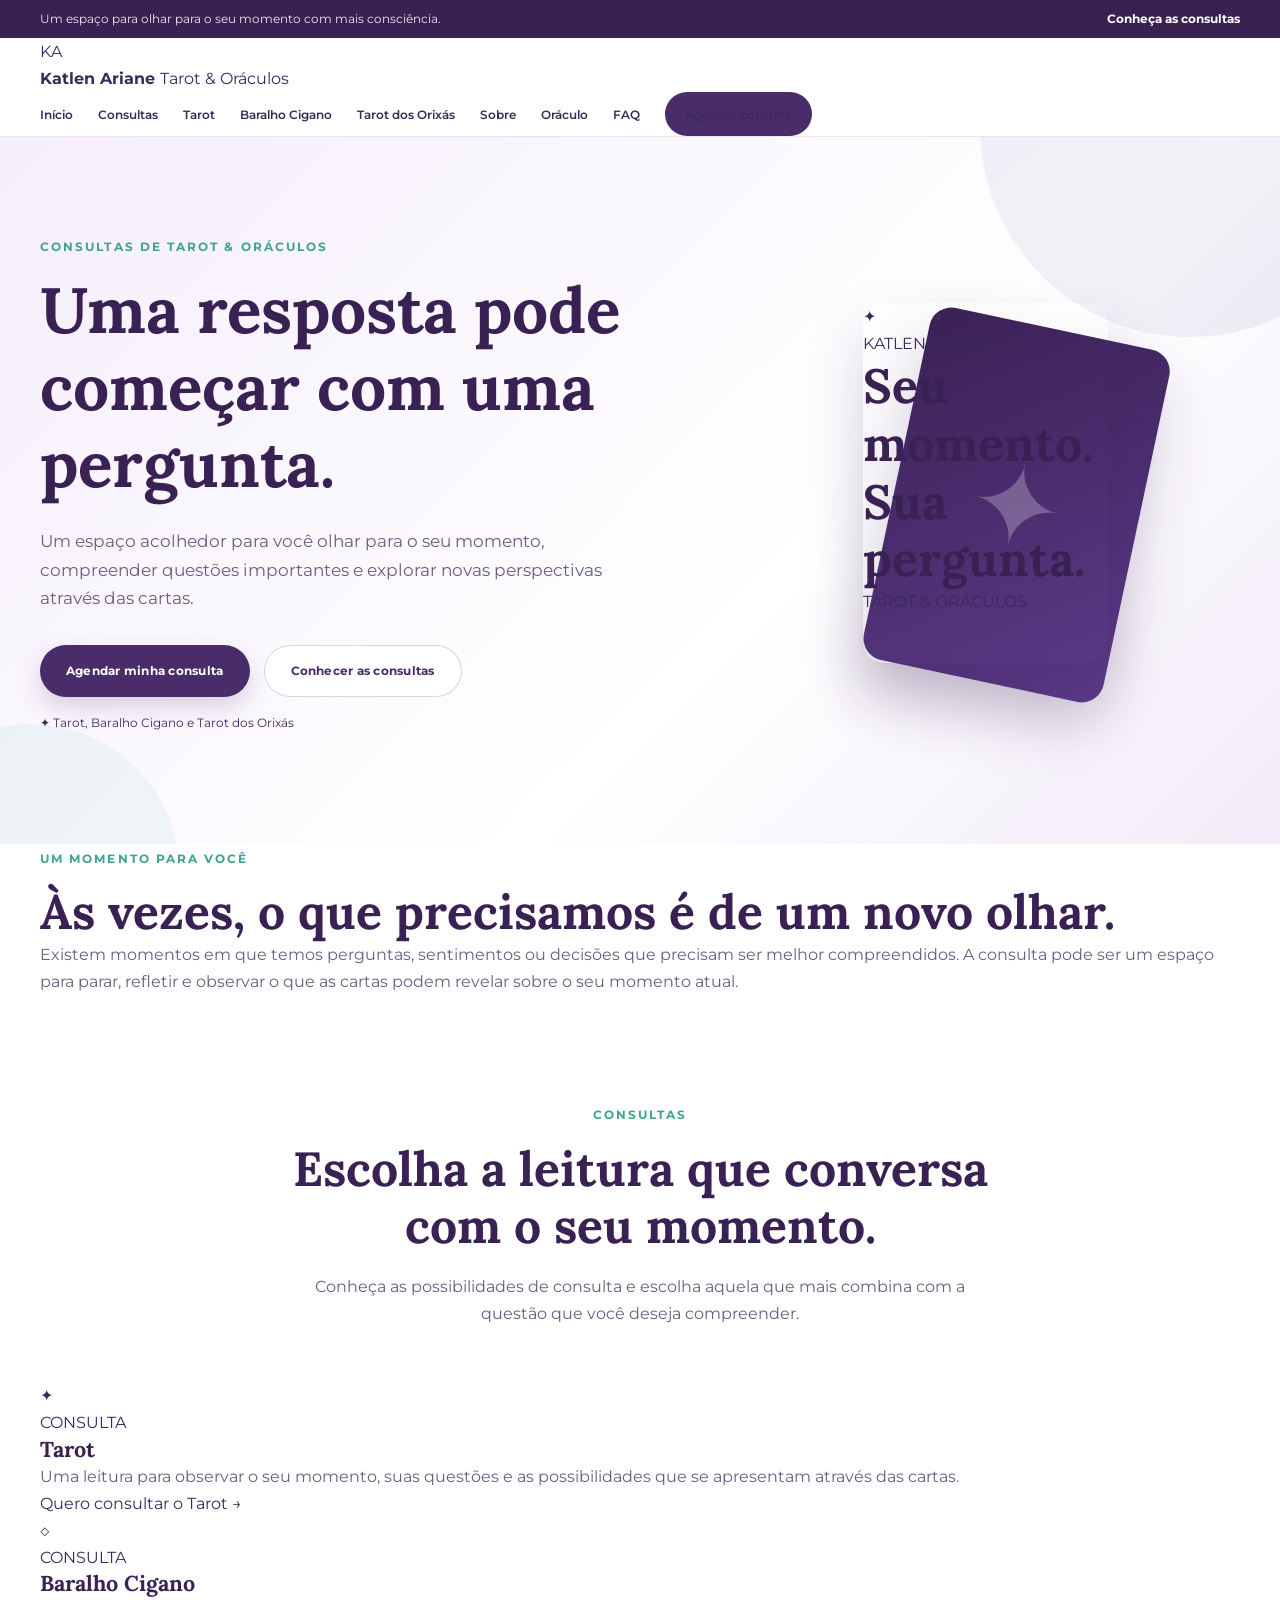
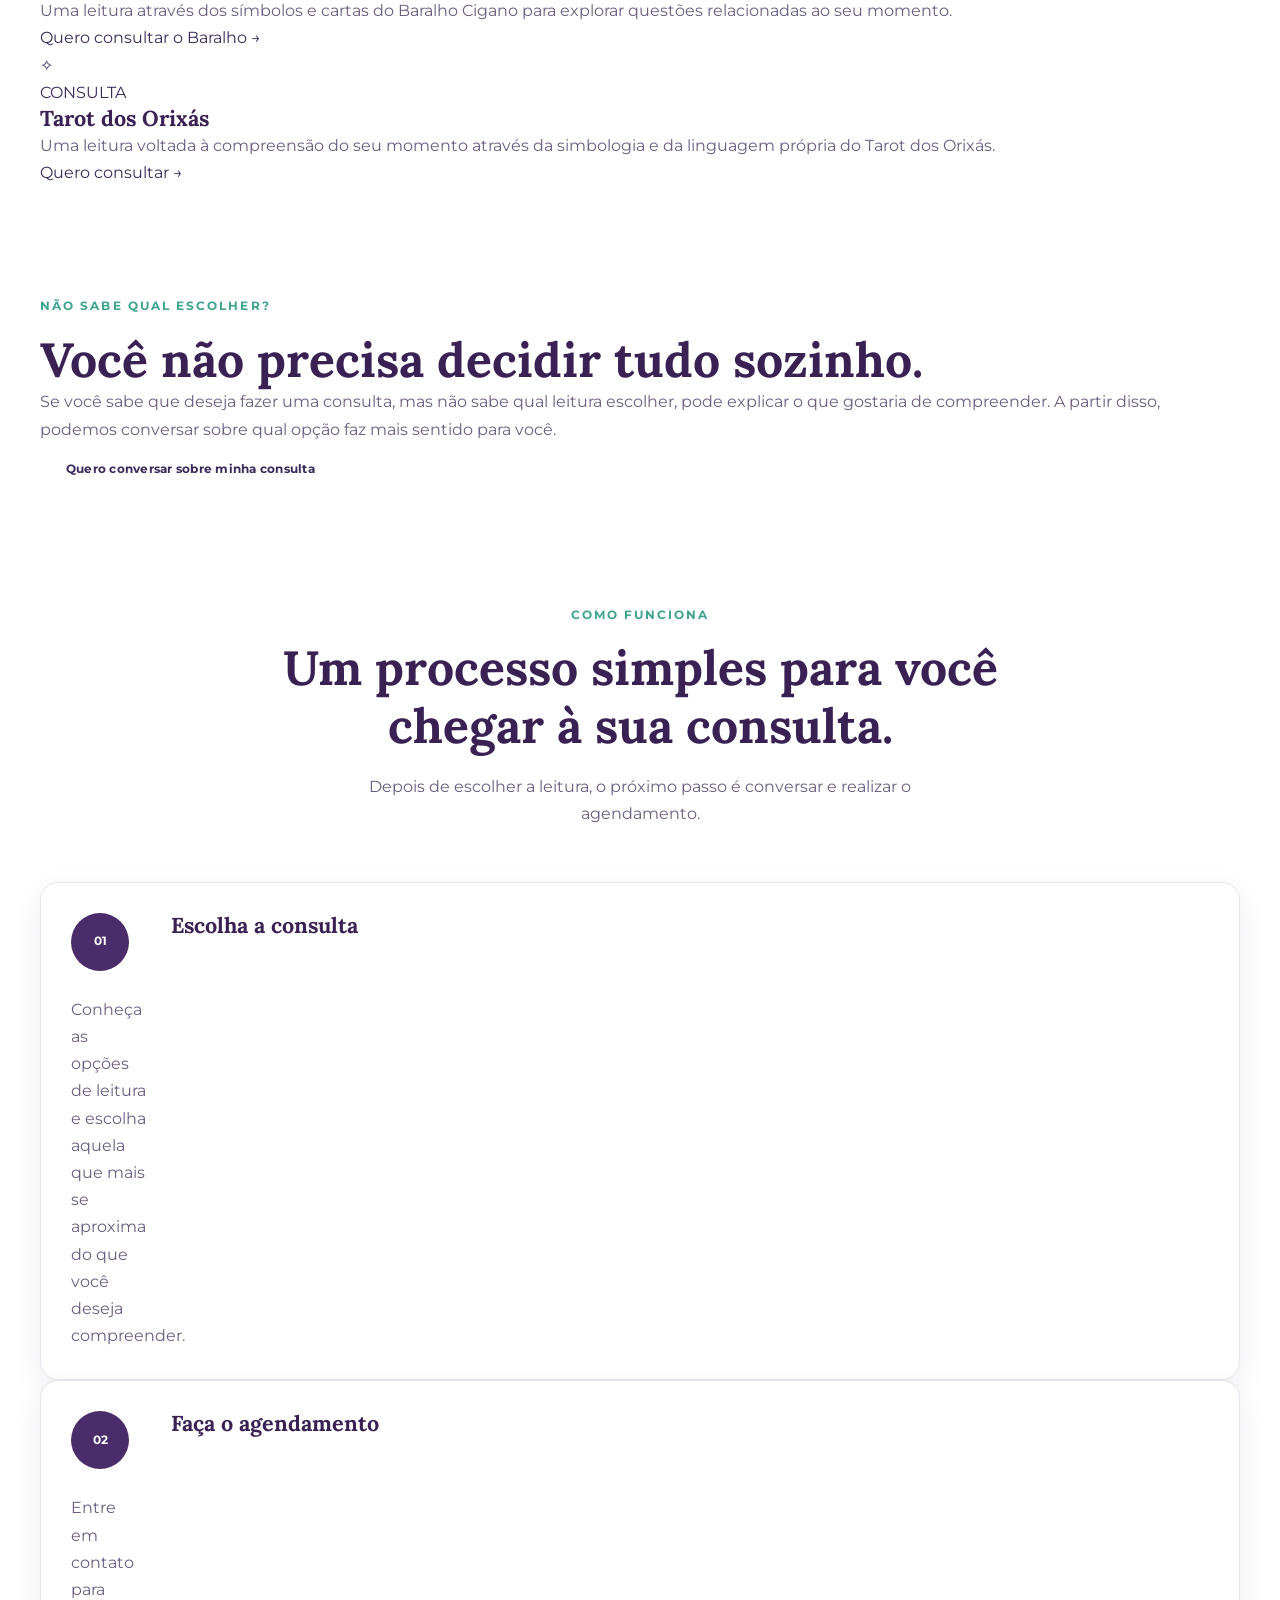
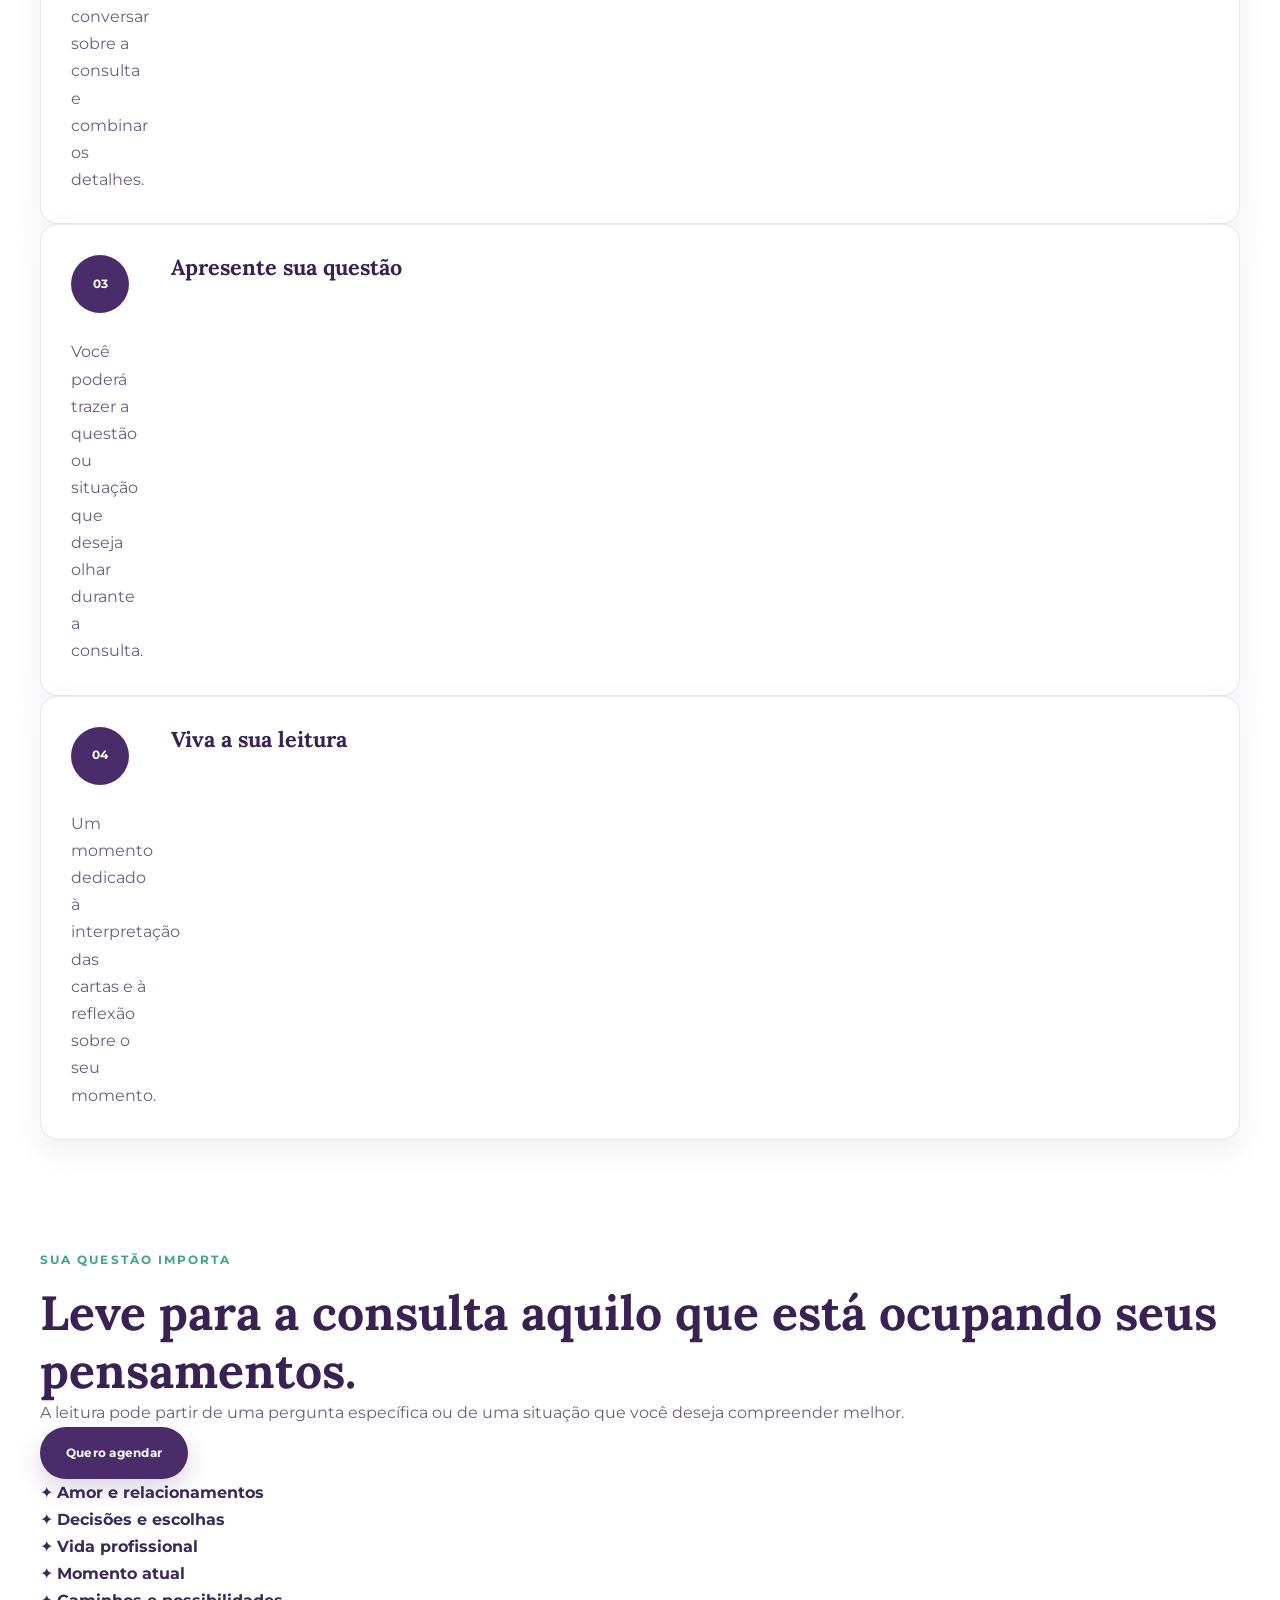
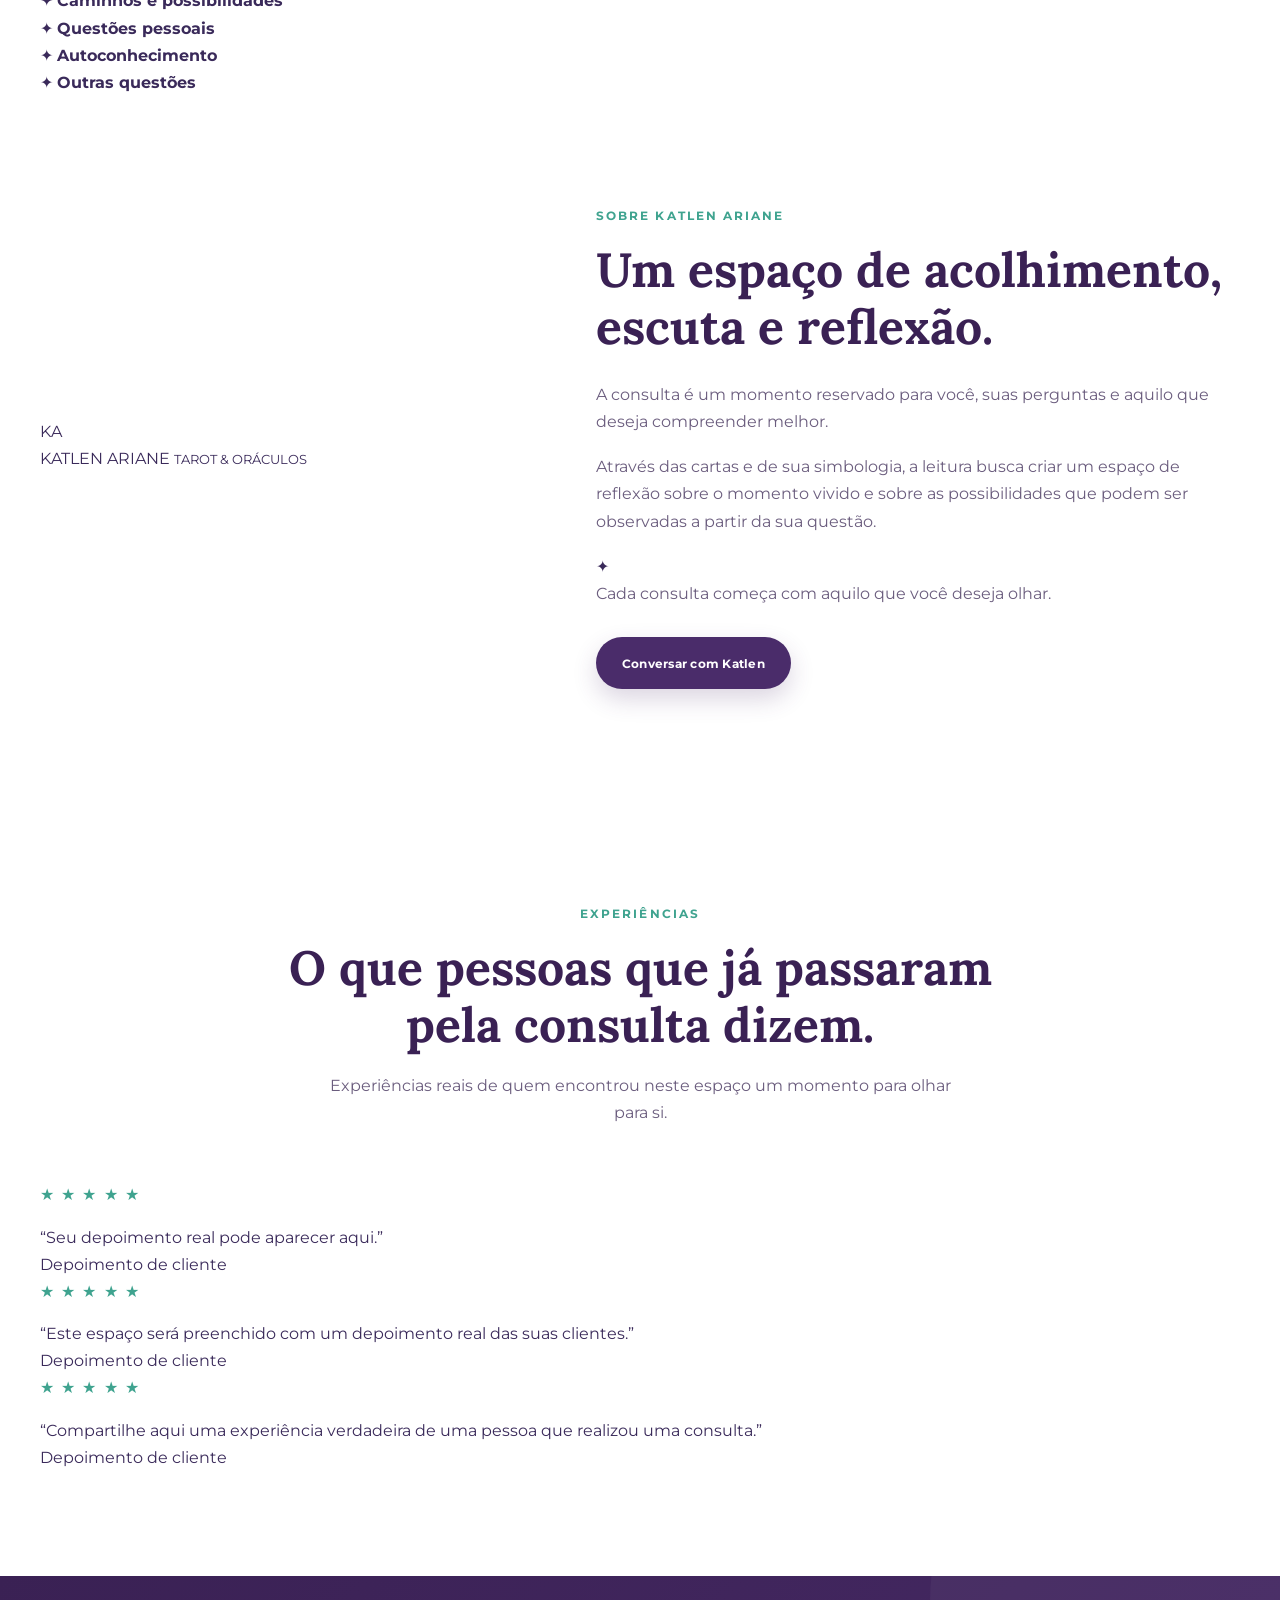
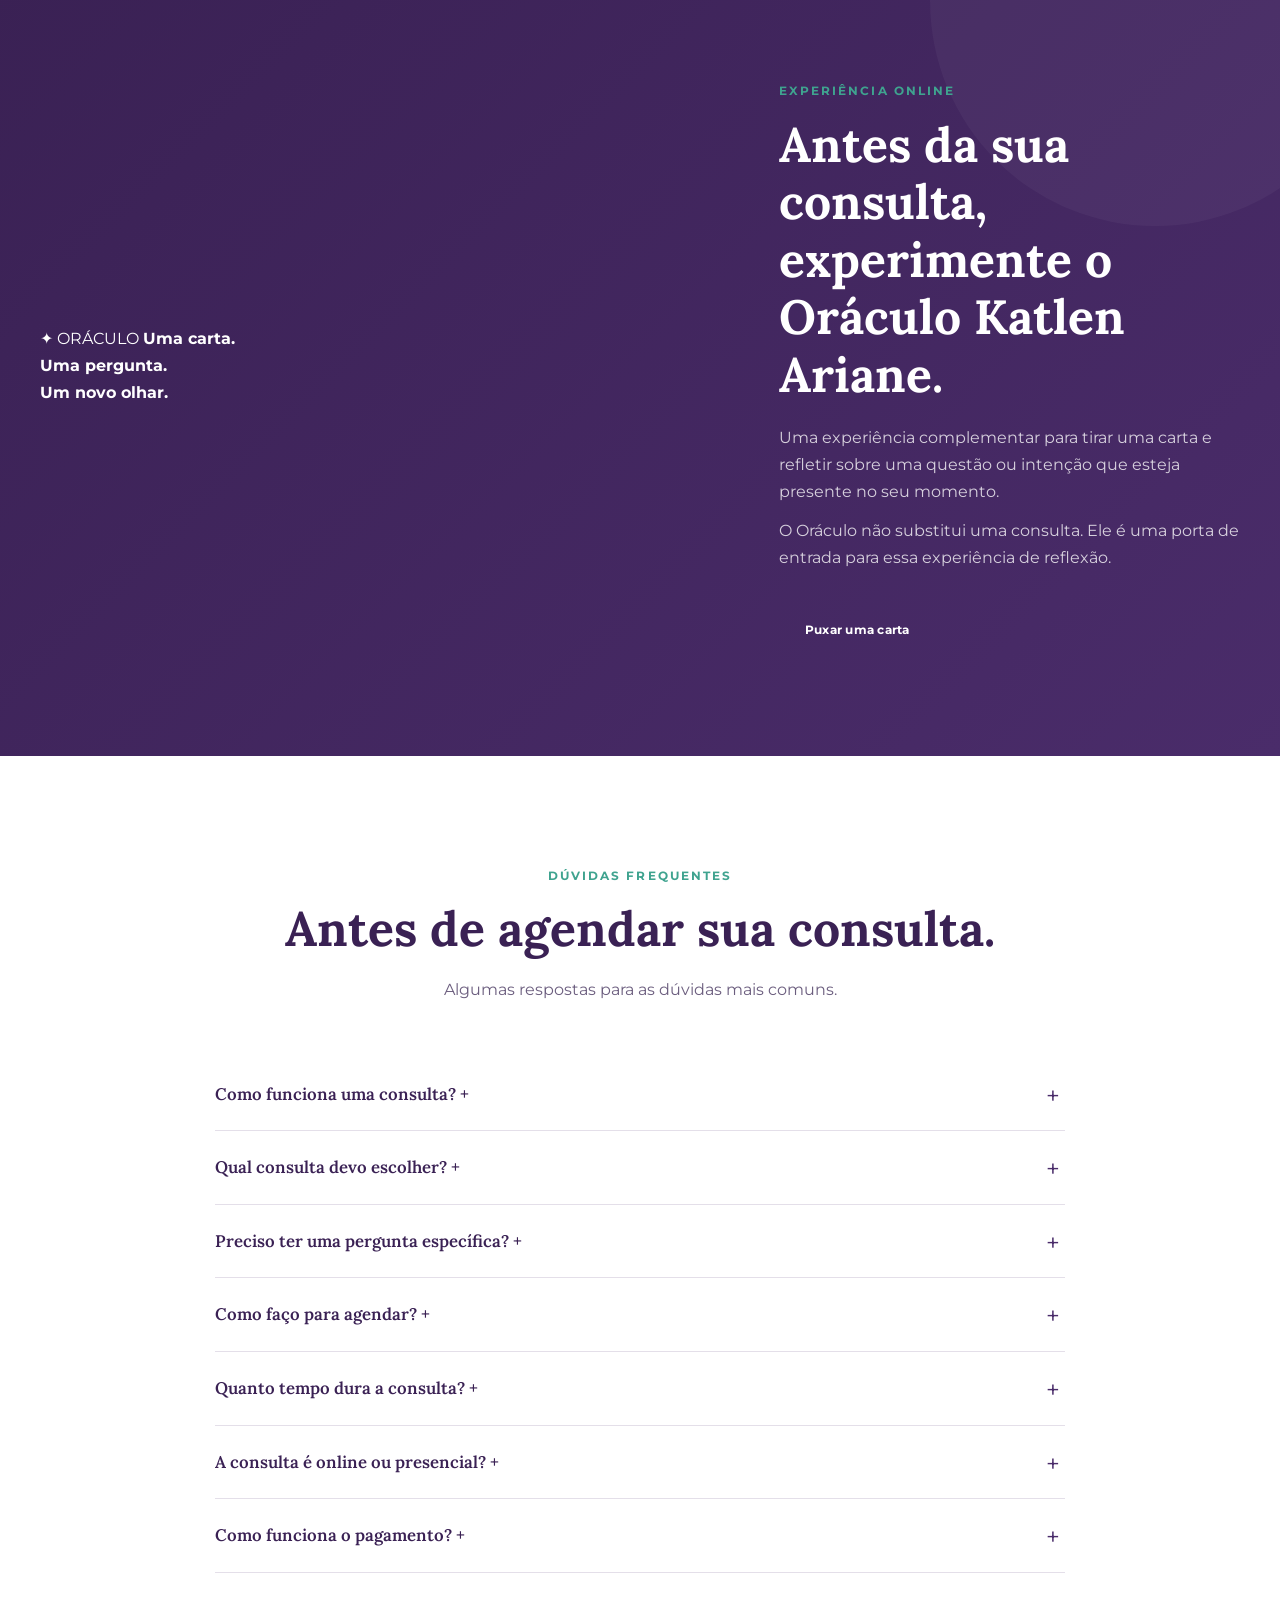
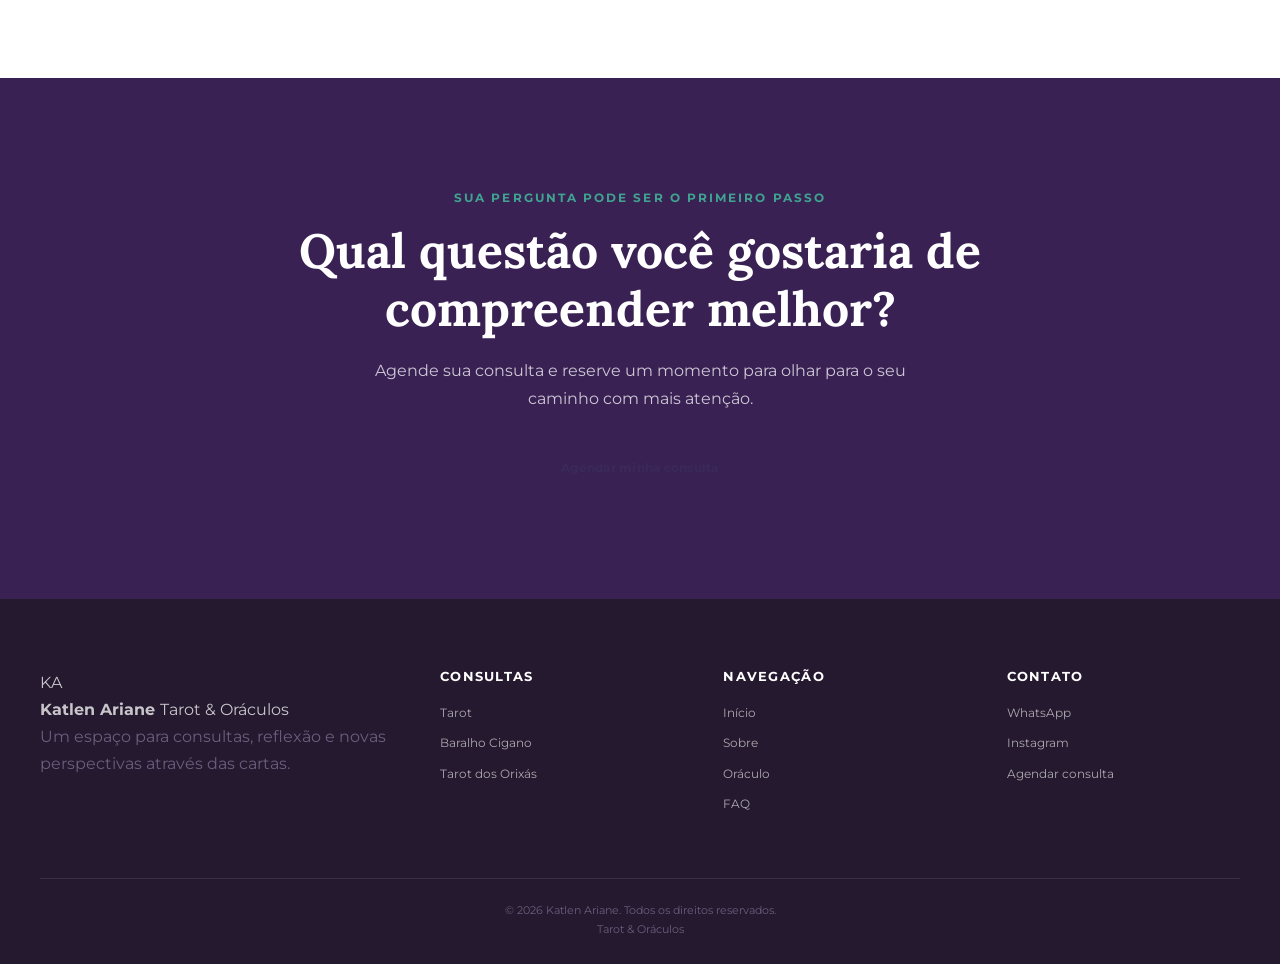
==== commit 812b5c2a: "Update index.html" ====
--- a/oraculo/index.html
+++ b/oraculo/index.html
@@ -1,1235 +1,1499 @@
-<!doctype html>
+<!DOCTYPE html>
 <html lang="pt-BR">
 <head>
-  <meta charset="utf-8">
-
-  <meta
-    name="viewport"
-    content="width=device-width, initial-scale=1"
-  >
-
-  <title>Katlen Ariane | Tarot & Oráculo</title>
-
-  <meta
-    name="description"
-    content="Consultas de Tarot e Oráculo com Katlen Ariane. Um espaço de acolhimento, reflexão e autoconhecimento."
-  >
-
-  <meta
-    name="theme-color"
-    content="#4a2c6a"
-  >
-
-  <link rel="preconnect" href="https://fonts.googleapis.com">
-  <link rel="preconnect" href="https://fonts.gstatic.com" crossorigin>
-
-  <link
-    href="https://fonts.googleapis.com/css2?family=Lora:wght@400;500;600;700&family=Montserrat:wght@400;500;600;700&display=swap"
-    rel="stylesheet"
-  >
-
-  <link rel="stylesheet" href="css/style.css">
+    <meta charset="UTF-8">
+
+    <meta
+        name="viewport"
+        content="width=device-width, initial-scale=1.0"
+    >
+
+    <meta
+        name="description"
+        content="Consultas de Tarot, Baralho Cigano e Tarot dos Orixás com Katlen Ariane. Um espaço de acolhimento, reflexão e orientação para compreender melhor o seu momento."
+    >
+
+    <meta
+        name="theme-color"
+        content="#4a2c6a"
+    >
+
+    <meta
+        name="robots"
+        content="index, follow"
+    >
+
+    <title>
+        Katlen Ariane | Tarot, Baralho Cigano e Tarot dos Orixás
+    </title>
+
+    <link
+        rel="preconnect"
+        href="https://fonts.googleapis.com"
+    >
+
+    <link
+        rel="preconnect"
+        href="https://fonts.gstatic.com"
+        crossorigin
+    >
+
+    <link
+        href="https://fonts.googleapis.com/css2?family=Lora:wght@400;500;600;700&family=Montserrat:wght@400;500;600;700&display=swap"
+        rel="stylesheet"
+    >
+
+    <link
+        rel="stylesheet"
+        href="css/style.css"
+    >
+
+    <!-- V8 Loader — NÃO ALTERAR -->
+    <script
+        src="js/v8-loader.js"
+        data-project-id="be844101-c846-491b-bcf8-87626d91cffe"
+        data-api-url="https://v8adminuniversal.aisermelk.workers.dev"
+    ></script>
 </head>
 
 <body>
 
-  <!-- =====================================================
-       TOPBAR
-  ====================================================== -->
-
-  <div class="topbar">
-
-    <div class="container topbar-inner">
-
-      <span>
-        Tarot &amp; Oráculo com Katlen Ariane
-      </span>
-
-      <a
-        href="#"
-        data-v8="contact.whatsapp"
-      >
-        Agendar consulta
-      </a>
-
+    <!-- =========================================================
+         BARRA SUPERIOR
+    ========================================================== -->
+
+    <div class="topbar">
+        <div class="container topbar-inner">
+
+            <span>
+                Um espaço para olhar para o seu momento com mais consciência.
+            </span>
+
+            <a
+                href="#consultas"
+                class="topbar-link"
+            >
+                Conheça as consultas
+            </a>
+
+        </div>
     </div>
 
-  </div>
-
-
-  <!-- =====================================================
-       HEADER
-  ====================================================== -->
-
-  <header class="site-header">
-
-    <div class="container nav-inner">
-
-      <a
-        href="/"
-        class="brand"
-        aria-label="Katlen Ariane"
-      >
-
-        <span class="brand-name">
-          KATLEN ARIANE
-        </span>
-
-        <span class="brand-subtitle">
-          TAROT &amp; ORÁCULO
-        </span>
-
-      </a>
-
-
-      <button
-        class="menu-toggle"
-        type="button"
-        aria-label="Abrir menu"
-        aria-expanded="false"
-        aria-controls="main-nav"
-      >
-
-        <span></span>
-        <span></span>
-        <span></span>
-
-      </button>
-
-
-      <nav
-        id="main-nav"
-        class="main-nav"
-        aria-label="Navegação principal"
-      >
-
-        <a href="#inicio">
-          Início
-        </a>
-
-        <a href="#consultas">
-          Consultas
-        </a>
-
-        <a href="/oraculo/">
-          Oráculo
-        </a>
-
-        <a href="#sobre">
-          Sobre
-        </a>
-
-        <a href="#depoimentos">
-          Depoimentos
-        </a>
-
-        <a href="#conteudos">
-          Conteúdos
-        </a>
-
-        <a href="#faq">
-          FAQ
-        </a>
-
-      </nav>
-
-
-      <a
-        class="nav-cta"
-        href="#"
-        data-v8="contact.whatsapp"
-      >
-        Agendar consulta
-      </a>
-
-    </div>
-
-  </header>
-
-
-  <main id="inicio">
-
-
-    <!-- =====================================================
-         HERO
-    ====================================================== -->
-
-    <section class="hero">
-
-      <div class="container hero-grid">
-
-        <div class="hero-content">
-
-          <span class="eyebrow">
-            TAROT • ORÁCULO • AUTOCONHECIMENTO
-          </span>
-
-
-          <h1>
-            Um espaço para
-            <em>compreender o seu momento.</em>
-          </h1>
-
-
-          <p>
-            Encontre um momento de acolhimento, reflexão e novas
-            perspectivas através do Tarot e do Oráculo.
-          </p>
-
-
-          <div class="hero-actions">
+
+    <!-- =========================================================
+         HEADER
+    ========================================================== -->
+
+    <header class="site-header">
+
+        <div class="container header-inner">
 
             <a
-              class="btn btn-primary"
-              href="#"
-              data-v8="contact.whatsapp"
+                href="#inicio"
+                class="brand"
+                aria-label="Katlen Ariane - Início"
             >
-              Quero agendar minha consulta
+
+                <div class="brand-mark">
+                    KA
+                </div>
+
+                <div class="brand-text">
+                    <strong>
+                        Katlen Ariane
+                    </strong>
+
+                    <span>
+                        Tarot & Oráculos
+                    </span>
+                </div>
+
             </a>
 
 
-            <a
-              class="btn btn-secondary"
-              href="/oraculo/"
+            <button
+                class="menu-toggle"
+                type="button"
+                aria-label="Abrir menu"
+                aria-expanded="false"
+                aria-controls="main-navigation"
             >
-              Conhecer o Oráculo
-            </a>
-
-          </div>
-
-
-          <p class="hero-note">
-            Atendimento individual e personalizado.
-          </p>
+                <span></span>
+                <span></span>
+                <span></span>
+            </button>
+
+
+            <nav
+                id="main-navigation"
+                class="main-nav"
+                aria-label="Navegação principal"
+            >
+
+                <a href="#inicio">
+                    Início
+                </a>
+
+                <a href="#consultas">
+                    Consultas
+                </a>
+
+                <a href="#tarot">
+                    Tarot
+                </a>
+
+                <a href="#baralho-cigano">
+                    Baralho Cigano
+                </a>
+
+                <a href="#tarot-orixas">
+                    Tarot dos Orixás
+                </a>
+
+                <a href="#sobre">
+                    Sobre
+                </a>
+
+                <a href="oraculo/">
+                    Oráculo
+                </a>
+
+                <a href="#faq">
+                    FAQ
+                </a>
+
+                <a
+                    href="#agendar"
+                    class="nav-cta"
+                    data-v8="contact.whatsapp"
+                    target="_blank"
+                    rel="noopener noreferrer"
+                >
+                    Agendar consulta
+                </a>
+
+            </nav>
 
         </div>
 
-
-        <div
-          class="hero-visual"
-          aria-hidden="true"
+    </header>
+
+
+    <main>
+
+
+        <!-- =====================================================
+             HERO
+        ====================================================== -->
+
+        <section
+            id="inicio"
+            class="hero"
         >
 
-          <div class="hero-card hero-card-back">
-          </div>
-
-
-          <div class="hero-card hero-card-front">
-
-            <span class="hero-symbol">
-              ✦
-            </span>
-
-            <strong>
-              TAROT
-            </strong>
-
-            <small>
-              Um olhar para dentro
-            </small>
-
-          </div>
+            <div class="hero-decoration hero-decoration-one"></div>
+            <div class="hero-decoration hero-decoration-two"></div>
+
+            <div class="container hero-grid">
+
+                <div class="hero-content">
+
+                    <span class="eyebrow">
+                        CONSULTAS DE TAROT & ORÁCULOS
+                    </span>
+
+                    <h1>
+                        Uma resposta pode começar com uma pergunta.
+                    </h1>
+
+                    <p class="hero-text">
+                        Um espaço acolhedor para você olhar para o seu momento,
+                        compreender questões importantes e explorar novas
+                        perspectivas através das cartas.
+                    </p>
+
+                    <div class="hero-actions">
+
+                        <a
+                            href="#agendar"
+                            class="btn btn-primary"
+                            data-v8="contact.whatsapp"
+                            target="_blank"
+                            rel="noopener noreferrer"
+                        >
+                            Agendar minha consulta
+                        </a>
+
+                        <a
+                            href="#consultas"
+                            class="btn btn-secondary"
+                        >
+                            Conhecer as consultas
+                        </a>
+
+                    </div>
+
+                    <div class="hero-note">
+
+                        <span class="hero-note-icon">
+                            ✦
+                        </span>
+
+                        <span>
+                            Tarot, Baralho Cigano e Tarot dos Orixás
+                        </span>
+
+                    </div>
+
+                </div>
+
+
+                <div class="hero-visual">
+
+                    <div class="hero-card hero-card-back">
+                        <span>✦</span>
+                    </div>
+
+                    <div class="hero-card hero-card-main">
+
+                        <div class="card-symbol">
+                            ✦
+                        </div>
+
+                        <span class="card-small-title">
+                            KATLEN ARIANE
+                        </span>
+
+                        <h2>
+                            Seu momento.<br>
+                            Sua pergunta.
+                        </h2>
+
+                        <div class="card-line"></div>
+
+                        <span class="card-small-text">
+                            TAROT & ORÁCULOS
+                        </span>
+
+                    </div>
+
+                    <div class="floating-symbol symbol-one">
+                        ✧
+                    </div>
+
+                    <div class="floating-symbol symbol-two">
+                        ✦
+                    </div>
+
+                    <div class="floating-symbol symbol-three">
+                        ◇
+                    </div>
+
+                </div>
+
+            </div>
+
+        </section>
+
+
+        <!-- =====================================================
+             INTRODUÇÃO
+        ====================================================== -->
+
+        <section class="intro-section">
+
+            <div class="container intro-content">
+
+                <span class="eyebrow">
+                    UM MOMENTO PARA VOCÊ
+                </span>
+
+                <h2>
+                    Às vezes, o que precisamos é de um novo olhar.
+                </h2>
+
+                <p>
+                    Existem momentos em que temos perguntas, sentimentos
+                    ou decisões que precisam ser melhor compreendidos.
+                    A consulta pode ser um espaço para parar, refletir
+                    e observar o que as cartas podem revelar sobre
+                    o seu momento atual.
+                </p>
+
+            </div>
+
+        </section>
+
+
+        <!-- =====================================================
+             CONSULTAS
+        ====================================================== -->
+
+        <section
+            id="consultas"
+            class="section consultations-section"
+        >
+
+            <div class="container">
+
+                <div class="section-heading">
+
+                    <span class="eyebrow">
+                        CONSULTAS
+                    </span>
+
+                    <h2>
+                        Escolha a leitura que conversa com o seu momento.
+                    </h2>
+
+                    <p>
+                        Conheça as possibilidades de consulta e escolha
+                        aquela que mais combina com a questão que você
+                        deseja compreender.
+                    </p>
+
+                </div>
+
+
+                <div class="consultations-grid">
+
+
+                    <!-- TAROT -->
+
+                    <article
+                        id="tarot"
+                        class="consultation-card featured"
+                    >
+
+                        <div class="consultation-icon">
+                            ✦
+                        </div>
+
+                        <span class="card-label">
+                            CONSULTA
+                        </span>
+
+                        <h3>
+                            Tarot
+                        </h3>
+
+                        <p>
+                            Uma leitura para observar o seu momento,
+                            suas questões e as possibilidades que se
+                            apresentam através das cartas.
+                        </p>
+
+                        <a
+                            href="#agendar"
+                            class="card-link"
+                            data-v8="contact.whatsapp"
+                            target="_blank"
+                            rel="noopener noreferrer"
+                        >
+                            Quero consultar o Tarot
+                            <span>→</span>
+                        </a>
+
+                    </article>
+
+
+                    <!-- BARALHO CIGANO -->
+
+                    <article
+                        id="baralho-cigano"
+                        class="consultation-card"
+                    >
+
+                        <div class="consultation-icon">
+                            ◇
+                        </div>
+
+                        <span class="card-label">
+                            CONSULTA
+                        </span>
+
+                        <h3>
+                            Baralho Cigano
+                        </h3>
+
+                        <p>
+                            Uma leitura através dos símbolos e cartas
+                            do Baralho Cigano para explorar questões
+                            relacionadas ao seu momento.
+                        </p>
+
+                        <a
+                            href="#agendar"
+                            class="card-link"
+                            data-v8="contact.whatsapp"
+                            target="_blank"
+                            rel="noopener noreferrer"
+                        >
+                            Quero consultar o Baralho
+                            <span>→</span>
+                        </a>
+
+                    </article>
+
+
+                    <!-- TAROT DOS ORIXÁS -->
+
+                    <article
+                        id="tarot-orixas"
+                        class="consultation-card"
+                    >
+
+                        <div class="consultation-icon">
+                            ✧
+                        </div>
+
+                        <span class="card-label">
+                            CONSULTA
+                        </span>
+
+                        <h3>
+                            Tarot dos Orixás
+                        </h3>
+
+                        <p>
+                            Uma leitura voltada à compreensão do seu
+                            momento através da simbologia e da linguagem
+                            própria do Tarot dos Orixás.
+                        </p>
+
+                        <a
+                            href="#agendar"
+                            class="card-link"
+                            data-v8="contact.whatsapp"
+                            target="_blank"
+                            rel="noopener noreferrer"
+                        >
+                            Quero consultar
+                            <span>→</span>
+                        </a>
+
+                    </article>
+
+                </div>
+
+            </div>
+
+        </section>
+
+
+        <!-- =====================================================
+             QUAL CONSULTA ESCOLHER
+        ====================================================== -->
+
+        <section class="choice-section">
+
+            <div class="container">
+
+                <div class="choice-box">
+
+                    <div class="choice-content">
+
+                        <span class="eyebrow">
+                            NÃO SABE QUAL ESCOLHER?
+                        </span>
+
+                        <h2>
+                            Você não precisa decidir tudo sozinho.
+                        </h2>
+
+                        <p>
+                            Se você sabe que deseja fazer uma consulta,
+                            mas não sabe qual leitura escolher, pode
+                            explicar o que gostaria de compreender.
+                            A partir disso, podemos conversar sobre
+                            qual opção faz mais sentido para você.
+                        </p>
+
+                    </div>
+
+                    <div class="choice-action">
+
+                        <a
+                            href="#agendar"
+                            class="btn btn-light"
+                            data-v8="contact.whatsapp"
+                            target="_blank"
+                            rel="noopener noreferrer"
+                        >
+                            Quero conversar sobre minha consulta
+                        </a>
+
+                    </div>
+
+                </div>
+
+            </div>
+
+        </section>
+
+
+        <!-- =====================================================
+             COMO FUNCIONA
+        ====================================================== -->
+
+        <section
+            id="como-funciona"
+            class="section how-section"
+        >
+
+            <div class="container">
+
+                <div class="section-heading">
+
+                    <span class="eyebrow">
+                        COMO FUNCIONA
+                    </span>
+
+                    <h2>
+                        Um processo simples para você chegar à sua consulta.
+                    </h2>
+
+                    <p>
+                        Depois de escolher a leitura, o próximo passo
+                        é conversar e realizar o agendamento.
+                    </p>
+
+                </div>
+
+
+                <div class="steps-grid">
+
+                    <div class="step">
+
+                        <span class="step-number">
+                            01
+                        </span>
+
+                        <h3>
+                            Escolha a consulta
+                        </h3>
+
+                        <p>
+                            Conheça as opções de leitura e escolha
+                            aquela que mais se aproxima do que você
+                            deseja compreender.
+                        </p>
+
+                    </div>
+
+
+                    <div class="step">
+
+                        <span class="step-number">
+                            02
+                        </span>
+
+                        <h3>
+                            Faça o agendamento
+                        </h3>
+
+                        <p>
+                            Entre em contato para conversar sobre
+                            a consulta e combinar os detalhes.
+                        </p>
+
+                    </div>
+
+
+                    <div class="step">
+
+                        <span class="step-number">
+                            03
+                        </span>
+
+                        <h3>
+                            Apresente sua questão
+                        </h3>
+
+                        <p>
+                            Você poderá trazer a questão ou situação
+                            que deseja olhar durante a consulta.
+                        </p>
+
+                    </div>
+
+
+                    <div class="step">
+
+                        <span class="step-number">
+                            04
+                        </span>
+
+                        <h3>
+                            Viva a sua leitura
+                        </h3>
+
+                        <p>
+                            Um momento dedicado à interpretação das
+                            cartas e à reflexão sobre o seu momento.
+                        </p>
+
+                    </div>
+
+                </div>
+
+            </div>
+
+        </section>
+
+
+        <!-- =====================================================
+             TEMAS
+        ====================================================== -->
+
+        <section class="topics-section">
+
+            <div class="container topics-grid">
+
+                <div class="topics-content">
+
+                    <span class="eyebrow">
+                        SUA QUESTÃO IMPORTA
+                    </span>
+
+                    <h2>
+                        Leve para a consulta aquilo que está ocupando seus pensamentos.
+                    </h2>
+
+                    <p>
+                        A leitura pode partir de uma pergunta específica
+                        ou de uma situação que você deseja compreender
+                        melhor.
+                    </p>
+
+                    <a
+                        href="#agendar"
+                        class="btn btn-primary"
+                        data-v8="contact.whatsapp"
+                        target="_blank"
+                        rel="noopener noreferrer"
+                    >
+                        Quero agendar
+                    </a>
+
+                </div>
+
+
+                <div class="topics-list">
+
+                    <div class="topic">
+                        <span>✦</span>
+                        <strong>
+                            Amor e relacionamentos
+                        </strong>
+                    </div>
+
+                    <div class="topic">
+                        <span>✦</span>
+                        <strong>
+                            Decisões e escolhas
+                        </strong>
+                    </div>
+
+                    <div class="topic">
+                        <span>✦</span>
+                        <strong>
+                            Vida profissional
+                        </strong>
+                    </div>
+
+                    <div class="topic">
+                        <span>✦</span>
+                        <strong>
+                            Momento atual
+                        </strong>
+                    </div>
+
+                    <div class="topic">
+                        <span>✦</span>
+                        <strong>
+                            Caminhos e possibilidades
+                        </strong>
+                    </div>
+
+                    <div class="topic">
+                        <span>✦</span>
+                        <strong>
+                            Questões pessoais
+                        </strong>
+                    </div>
+
+                    <div class="topic">
+                        <span>✦</span>
+                        <strong>
+                            Autoconhecimento
+                        </strong>
+                    </div>
+
+                    <div class="topic">
+                        <span>✦</span>
+                        <strong>
+                            Outras questões
+                        </strong>
+                    </div>
+
+                </div>
+
+            </div>
+
+        </section>
+
+
+        <!-- =====================================================
+             SOBRE KATLEN
+        ====================================================== -->
+
+        <section
+            id="sobre"
+            class="section about-section"
+        >
+
+            <div class="container about-grid">
+
+                <div class="about-visual">
+
+                    <div class="about-image-placeholder">
+
+                        <div class="about-symbol">
+                            KA
+                        </div>
+
+                        <span>
+                            KATLEN ARIANE
+                        </span>
+
+                        <small>
+                            TAROT & ORÁCULOS
+                        </small>
+
+                    </div>
+
+                </div>
+
+
+                <div class="about-content">
+
+                    <span class="eyebrow">
+                        SOBRE KATLEN ARIANE
+                    </span>
+
+                    <h2>
+                        Um espaço de acolhimento, escuta e reflexão.
+                    </h2>
+
+                    <p>
+                        A consulta é um momento reservado para você,
+                        suas perguntas e aquilo que deseja compreender
+                        melhor.
+                    </p>
+
+                    <p>
+                        Através das cartas e de sua simbologia, a leitura
+                        busca criar um espaço de reflexão sobre o momento
+                        vivido e sobre as possibilidades que podem ser
+                        observadas a partir da sua questão.
+                    </p>
+
+                    <div class="about-highlight">
+
+                        <span>
+                            ✦
+                        </span>
+
+                        <p>
+                            Cada consulta começa com aquilo que você
+                            deseja olhar.
+                        </p>
+
+                    </div>
+
+                    <a
+                        href="#agendar"
+                        class="btn btn-primary"
+                        data-v8="contact.whatsapp"
+                        target="_blank"
+                        rel="noopener noreferrer"
+                    >
+                        Conversar com Katlen
+                    </a>
+
+                </div>
+
+            </div>
+
+        </section>
+
+
+        <!-- =====================================================
+             DEPOIMENTOS
+        ====================================================== -->
+
+        <section
+            id="depoimentos"
+            class="section testimonials-section"
+        >
+
+            <div class="container">
+
+                <div class="section-heading">
+
+                    <span class="eyebrow">
+                        EXPERIÊNCIAS
+                    </span>
+
+                    <h2>
+                        O que pessoas que já passaram pela consulta dizem.
+                    </h2>
+
+                    <p>
+                        Experiências reais de quem encontrou neste espaço
+                        um momento para olhar para si.
+                    </p>
+
+                </div>
+
+
+                <div class="testimonials-grid">
+
+                    <article class="testimonial-card">
+
+                        <div class="testimonial-stars">
+                            ★ ★ ★ ★ ★
+                        </div>
+
+                        <blockquote>
+                            “Seu depoimento real pode aparecer aqui.”
+                        </blockquote>
+
+                        <span class="testimonial-author">
+                            Depoimento de cliente
+                        </span>
+
+                    </article>
+
+
+                    <article class="testimonial-card">
+
+                        <div class="testimonial-stars">
+                            ★ ★ ★ ★ ★
+                        </div>
+
+                        <blockquote>
+                            “Este espaço será preenchido com um depoimento
+                            real das suas clientes.”
+                        </blockquote>
+
+                        <span class="testimonial-author">
+                            Depoimento de cliente
+                        </span>
+
+                    </article>
+
+
+                    <article class="testimonial-card">
+
+                        <div class="testimonial-stars">
+                            ★ ★ ★ ★ ★
+                        </div>
+
+                        <blockquote>
+                            “Compartilhe aqui uma experiência verdadeira
+                            de uma pessoa que realizou uma consulta.”
+                        </blockquote>
+
+                        <span class="testimonial-author">
+                            Depoimento de cliente
+                        </span>
+
+                    </article>
+
+                </div>
+
+            </div>
+
+        </section>
+
+
+        <!-- =====================================================
+             ORÁCULO
+        ====================================================== -->
+
+        <section
+            id="oraculo"
+            class="oracle-section"
+        >
+
+            <div class="container oracle-grid">
+
+                <div class="oracle-visual">
+
+                    <div class="oracle-card">
+
+                        <span class="oracle-card-symbol">
+                            ✦
+                        </span>
+
+                        <span class="oracle-card-title">
+                            ORÁCULO
+                        </span>
+
+                        <strong>
+                            Uma carta.<br>
+                            Uma pergunta.<br>
+                            Um novo olhar.
+                        </strong>
+
+                    </div>
+
+                </div>
+
+
+                <div class="oracle-content">
+
+                    <span class="eyebrow">
+                        EXPERIÊNCIA ONLINE
+                    </span>
+
+                    <h2>
+                        Antes da sua consulta, experimente o Oráculo Katlen Ariane.
+                    </h2>
+
+                    <p>
+                        Uma experiência complementar para tirar uma carta
+                        e refletir sobre uma questão ou intenção que esteja
+                        presente no seu momento.
+                    </p>
+
+                    <p>
+                        O Oráculo não substitui uma consulta. Ele é uma
+                        porta de entrada para essa experiência de reflexão.
+                    </p>
+
+                    <a
+                        href="oraculo/"
+                        class="btn btn-light"
+                    >
+                        Puxar uma carta
+                    </a>
+
+                </div>
+
+            </div>
+
+        </section>
+
+
+        <!-- =====================================================
+             FAQ
+        ====================================================== -->
+
+        <section
+            id="faq"
+            class="section faq-section"
+        >
+
+            <div class="container faq-container">
+
+                <div class="section-heading">
+
+                    <span class="eyebrow">
+                        DÚVIDAS FREQUENTES
+                    </span>
+
+                    <h2>
+                        Antes de agendar sua consulta.
+                    </h2>
+
+                    <p>
+                        Algumas respostas para as dúvidas mais comuns.
+                    </p>
+
+                </div>
+
+
+                <div class="faq-list">
+
+
+                    <details class="faq-item">
+
+                        <summary>
+                            Como funciona uma consulta?
+                            <span>+</span>
+                        </summary>
+
+                        <div class="faq-answer">
+
+                            <p>
+                                A consulta começa a partir da questão ou
+                                situação que você deseja compreender.
+                                As cartas são utilizadas como instrumento
+                                de leitura e reflexão durante o atendimento.
+                            </p>
+
+                        </div>
+
+                    </details>
+
+
+                    <details class="faq-item">
+
+                        <summary>
+                            Qual consulta devo escolher?
+                            <span>+</span>
+                        </summary>
+
+                        <div class="faq-answer">
+
+                            <p>
+                                Você pode escolher entre Tarot, Baralho
+                                Cigano e Tarot dos Orixás. Se estiver
+                                em dúvida, entre em contato e explique
+                                o que gostaria de compreender para
+                                conversarmos sobre a opção mais adequada.
+                            </p>
+
+                        </div>
+
+                    </details>
+
+
+                    <details class="faq-item">
+
+                        <summary>
+                            Preciso ter uma pergunta específica?
+                            <span>+</span>
+                        </summary>
+
+                        <div class="faq-answer">
+
+                            <p>
+                                Não necessariamente. Você pode chegar
+                                com uma questão específica ou simplesmente
+                                apresentar a situação que gostaria de olhar
+                                com mais atenção.
+                            </p>
+
+                        </div>
+
+                    </details>
+
+
+                    <details class="faq-item">
+
+                        <summary>
+                            Como faço para agendar?
+                            <span>+</span>
+                        </summary>
+
+                        <div class="faq-answer">
+
+                            <p>
+                                Clique em um dos botões de agendamento
+                                disponíveis nesta página para entrar
+                                em contato e conversar sobre a consulta.
+                            </p>
+
+                        </div>
+
+                    </details>
+
+
+                    <details class="faq-item">
+
+                        <summary>
+                            Quanto tempo dura a consulta?
+                            <span>+</span>
+                        </summary>
+
+                        <div class="faq-answer">
+
+                            <p>
+                                A duração da consulta deve ser confirmada
+                                no momento do agendamento.
+                            </p>
+
+                        </div>
+
+                    </details>
+
+
+                    <details class="faq-item">
+
+                        <summary>
+                            A consulta é online ou presencial?
+                            <span>+</span>
+                        </summary>
+
+                        <div class="faq-answer">
+
+                            <p>
+                                Consulte a disponibilidade e o formato
+                                de atendimento diretamente no momento
+                                do agendamento.
+                            </p>
+
+                        </div>
+
+                    </details>
+
+
+                    <details class="faq-item">
+
+                        <summary>
+                            Como funciona o pagamento?
+                            <span>+</span>
+                        </summary>
+
+                        <div class="faq-answer">
+
+                            <p>
+                                As condições de pagamento devem ser
+                                confirmadas diretamente no momento
+                                do agendamento.
+                            </p>
+
+                        </div>
+
+                    </details>
+
+                </div>
+
+            </div>
+
+        </section>
+
+
+        <!-- =====================================================
+             CTA FINAL
+        ====================================================== -->
+
+        <section
+            id="agendar"
+            class="final-cta"
+        >
+
+            <div class="final-cta-decoration"></div>
+
+            <div class="container final-cta-content">
+
+                <span class="eyebrow">
+                    SUA PERGUNTA PODE SER O PRIMEIRO PASSO
+                </span>
+
+                <h2>
+                    Qual questão você gostaria de compreender melhor?
+                </h2>
+
+                <p>
+                    Agende sua consulta e reserve um momento para olhar
+                    para o seu caminho com mais atenção.
+                </p>
+
+                <a
+                    href="#"
+                    class="btn btn-light btn-large"
+                    data-v8="contact.whatsapp"
+                    target="_blank"
+                    rel="noopener noreferrer"
+                >
+                    Agendar minha consulta
+                </a>
+
+            </div>
+
+        </section>
+
+
+    </main>
+
+
+    <!-- =========================================================
+         FOOTER
+    ========================================================== -->
+
+    <footer class="site-footer">
+
+        <div class="container footer-grid">
+
+
+            <div class="footer-brand">
+
+                <div class="brand footer-brand-inner">
+
+                    <div class="brand-mark">
+                        KA
+                    </div>
+
+                    <div class="brand-text">
+
+                        <strong>
+                            Katlen Ariane
+                        </strong>
+
+                        <span>
+                            Tarot & Oráculos
+                        </span>
+
+                    </div>
+
+                </div>
+
+                <p>
+                    Um espaço para consultas, reflexão e novas
+                    perspectivas através das cartas.
+                </p>
+
+            </div>
+
+
+            <div class="footer-column">
+
+                <h3>
+                    Consultas
+                </h3>
+
+                <a href="#tarot">
+                    Tarot
+                </a>
+
+                <a href="#baralho-cigano">
+                    Baralho Cigano
+                </a>
+
+                <a href="#tarot-orixas">
+                    Tarot dos Orixás
+                </a>
+
+            </div>
+
+
+            <div class="footer-column">
+
+                <h3>
+                    Navegação
+                </h3>
+
+                <a href="#inicio">
+                    Início
+                </a>
+
+                <a href="#sobre">
+                    Sobre
+                </a>
+
+                <a href="oraculo/">
+                    Oráculo
+                </a>
+
+                <a href="#faq">
+                    FAQ
+                </a>
+
+            </div>
+
+
+            <div class="footer-column">
+
+                <h3>
+                    Contato
+                </h3>
+
+                <a
+                    href="#"
+                    data-v8="contact.whatsapp"
+                    target="_blank"
+                    rel="noopener noreferrer"
+                >
+                    WhatsApp
+                </a>
+
+                <a
+                    href="#"
+                    data-v8="contact.instagram"
+                    target="_blank"
+                    rel="noopener noreferrer"
+                >
+                    Instagram
+                </a>
+
+                <a
+                    href="#agendar"
+                >
+                    Agendar consulta
+                </a>
+
+            </div>
 
         </div>
 
-      </div>
-
-    </section>
-
-
-
-    <!-- =====================================================
-         CONSULTAS
-    ====================================================== -->
-
-    <section
-      id="consultas"
-      class="section section-light"
-    >
-
-      <div class="container">
-
-        <div class="section-heading">
-
-          <span class="eyebrow">
-            CONSULTAS
-          </span>
-
-          <h2>
-            Um momento dedicado a você
-          </h2>
-
-          <p>
-            A consulta é um espaço para olhar para suas questões
-            com mais profundidade e encontrar novas perspectivas
-            para o seu momento.
-          </p>
+
+        <div class="container footer-bottom">
+
+            <p>
+                © <span id="current-year"></span>
+                Katlen Ariane. Todos os direitos reservados.
+            </p>
+
+            <p>
+                Tarot & Oráculos
+            </p>
 
         </div>
 
-
-        <div class="cards-grid">
-
-
-          <article class="info-card">
-
-            <div class="card-icon">
-              ✦
-            </div>
-
-            <h3>
-              Leitura personalizada
-            </h3>
-
-            <p>
-              A leitura parte das questões que você deseja
-              compreender e é conduzida de maneira individual.
-            </p>
-
-          </article>
-
-
-          <article class="info-card">
-
-            <div class="card-icon">
-              ☾
-            </div>
-
-            <h3>
-              Clareza para o momento
-            </h3>
-
-            <p>
-              O Tarot pode ajudar você a observar situações,
-              sentimentos e possibilidades sob diferentes perspectivas.
-            </p>
-
-          </article>
-
-
-          <article class="info-card">
-
-            <div class="card-icon">
-              ♡
-            </div>
-
-            <h3>
-              Acolhimento
-            </h3>
-
-            <p>
-              Um espaço reservado para você falar sobre suas
-              questões com tranquilidade e sem julgamentos.
-            </p>
-
-          </article>
-
-        </div>
-
-
-        <div class="center-action">
-
-          <a
-            class="btn btn-primary"
-            href="#"
-            data-v8="contact.whatsapp"
-          >
-            Agendar minha consulta
-          </a>
-
-        </div>
-
-      </div>
-
-    </section>
-
-
-
-    <!-- =====================================================
-         COMO FUNCIONA
-    ====================================================== -->
-
-    <section class="section">
-
-      <div class="container">
-
-        <div class="section-heading">
-
-          <span class="eyebrow">
-            COMO FUNCIONA
-          </span>
-
-          <h2>
-            Do seu questionamento à sua leitura
-          </h2>
-
-          <p>
-            Um processo simples para transformar sua dúvida
-            em um momento de reflexão.
-          </p>
-
-        </div>
-
-
-        <div class="steps">
-
-
-          <div class="step">
-
-            <span class="step-number">
-              01
-            </span>
-
-            <div>
-
-              <h3>
-                Você entra em contato
-              </h3>
-
-              <p>
-                Conte brevemente o que deseja compreender
-                e conheça as opções disponíveis.
-              </p>
-
-            </div>
-
-          </div>
-
-
-          <div class="step">
-
-            <span class="step-number">
-              02
-            </span>
-
-            <div>
-
-              <h3>
-                Definimos o atendimento
-              </h3>
-
-              <p>
-                O horário e os detalhes da consulta são
-                combinados diretamente com você.
-              </p>
-
-            </div>
-
-          </div>
-
-
-          <div class="step">
-
-            <span class="step-number">
-              03
-            </span>
-
-            <div>
-
-              <h3>
-                Você realiza sua consulta
-              </h3>
-
-              <p>
-                Um momento individual para explorar suas
-                perguntas e possibilidades.
-              </p>
-
-            </div>
-
-          </div>
-
-        </div>
-
-      </div>
-
-    </section>
-
-
-
-    <!-- =====================================================
-         ORÁCULO
-    ====================================================== -->
-
-    <section class="oracle-section">
-
-      <div class="container oracle-grid">
-
-
-        <div class="oracle-content">
-
-          <span class="eyebrow">
-            ORÁCULO KATLEN ARIANE
-          </span>
-
-          <h2>
-            Uma experiência para olhar para dentro
-          </h2>
-
-          <p>
-            Escolha uma carta, converse com o Oráculo e
-            permita-se refletir sobre aquilo que está vivendo.
-          </p>
-
-          <p>
-            O Oráculo online é uma experiência complementar
-            às consultas realizadas com Katlen.
-          </p>
-
-
-          <a
-            class="btn btn-primary"
-            href="/oraculo/"
-          >
-            Entrar no Oráculo
-          </a>
-
-        </div>
-
-
-        <div
-          class="oracle-highlight"
-          aria-hidden="true"
-        >
-
-          <span>
-            ✦
-          </span>
-
-          <strong>
-            ORÁCULO
-          </strong>
-
-          <small>
-            Uma experiência de reflexão
-          </small>
-
-        </div>
-
-      </div>
-
-    </section>
-
-
-
-    <!-- =====================================================
-         SOBRE KATLEN
-    ====================================================== -->
-
-    <section
-      id="sobre"
-      class="section section-light"
-    >
-
-      <div class="container about-grid">
-
-
-        <div
-          class="about-image"
-          aria-hidden="true"
-        >
-
-          <div class="image-placeholder">
-            K
-          </div>
-
-        </div>
-
-
-        <div class="about-content">
-
-          <span class="eyebrow">
-            SOBRE KATLEN ARIANE
-          </span>
-
-          <h2>
-            Tarot como espaço de reflexão
-          </h2>
-
-          <p>
-            O Tarot pode ser utilizado como uma ferramenta
-            de reflexão, autoconhecimento e ampliação de
-            perspectivas.
-          </p>
-
-          <p>
-            Nas consultas, cada leitura parte das questões
-            apresentadas pela pessoa e busca construir uma
-            interpretação conectada ao seu momento.
-          </p>
-
-          <p>
-            Mais do que respostas prontas, a proposta é criar
-            um espaço para olhar para suas questões com
-            profundidade e acolhimento.
-          </p>
-
-
-          <a
-            class="btn btn-secondary"
-            href="#"
-            data-v8="contact.whatsapp"
-          >
-            Falar com Katlen
-          </a>
-
-        </div>
-
-      </div>
-
-    </section>
-
-
-
-    <!-- =====================================================
-         DEPOIMENTOS
-    ====================================================== -->
-
-    <section
-      id="depoimentos"
-      class="section"
-    >
-
-      <div class="container">
-
-        <div class="section-heading">
-
-          <span class="eyebrow">
-            DEPOIMENTOS
-          </span>
-
-          <h2>
-            Experiências de quem já passou por aqui
-          </h2>
-
-          <p>
-            Este espaço ficará preparado para receber
-            depoimentos reais das clientes.
-          </p>
-
-        </div>
-
-
-        <div class="testimonials">
-
-
-          <article class="testimonial">
-
-            <div class="testimonial-stars">
-              ★★★★★
-            </div>
-
-            <p>
-              Depoimento real da cliente será apresentado aqui.
-            </p>
-
-            <strong>
-              Cliente
-            </strong>
-
-          </article>
-
-
-          <article class="testimonial">
-
-            <div class="testimonial-stars">
-              ★★★★★
-            </div>
-
-            <p>
-              Depoimento real da cliente será apresentado aqui.
-            </p>
-
-            <strong>
-              Cliente
-            </strong>
-
-          </article>
-
-
-          <article class="testimonial">
-
-            <div class="testimonial-stars">
-              ★★★★★
-            </div>
-
-            <p>
-              Depoimento real da cliente será apresentado aqui.
-            </p>
-
-            <strong>
-              Cliente
-            </strong>
-
-          </article>
-
-
-        </div>
-
-      </div>
-
-    </section>
-
-
-
-    <!-- =====================================================
-         CONTEÚDOS
-    ====================================================== -->
-
-    <section
-      id="conteudos"
-      class="section section-light"
-    >
-
-      <div class="container">
-
-        <div class="section-heading">
-
-          <span class="eyebrow">
-            CONTEÚDOS
-          </span>
-
-          <h2>
-            Tarot, Oráculo e autoconhecimento
-          </h2>
-
-          <p>
-            Um espaço preparado para reunir artigos,
-            vídeos e conteúdos da Katlen.
-          </p>
-
-        </div>
-
-
-        <div class="content-grid">
-
-
-          <article class="content-card">
-
-            <div class="content-card-image">
-              ✦
-            </div>
-
-            <div class="content-card-body">
-
-              <span>
-                TAROT
-              </span>
-
-              <h3>
-                Conteúdos sobre Tarot
-              </h3>
-
-              <p>
-                Textos e materiais para conhecer melhor
-                o universo do Tarot.
-              </p>
-
-              <a href="#">
-                Em breve →
-              </a>
-
-            </div>
-
-          </article>
-
-
-          <article class="content-card">
-
-            <div class="content-card-image">
-              ☾
-            </div>
-
-            <div class="content-card-body">
-
-              <span>
-                ORÁCULO
-              </span>
-
-              <h3>
-                Reflexões e simbolismos
-              </h3>
-
-              <p>
-                Conteúdos para explorar símbolos,
-                cartas e diferentes perspectivas.
-              </p>
-
-              <a href="#">
-                Em breve →
-              </a>
-
-            </div>
-
-          </article>
-
-
-          <article class="content-card">
-
-            <div class="content-card-image">
-              ♡
-            </div>
-
-            <div class="content-card-body">
-
-              <span>
-                AUTOCONHECIMENTO
-              </span>
-
-              <h3>
-                Olhar para dentro
-              </h3>
-
-              <p>
-                Reflexões sobre momentos, escolhas
-                e processos pessoais.
-              </p>
-
-              <a href="#">
-                Em breve →
-              </a>
-
-            </div>
-
-          </article>
-
-
-        </div>
-
-      </div>
-
-    </section>
-
-
-
-    <!-- =====================================================
-         CURSOS E LOJA — FUTURO
-    ====================================================== -->
-
-    <section class="future-section">
-
-      <div class="container">
-
-        <div class="section-heading">
-
-          <span class="eyebrow">
-            NOVOS CAMINHOS
-          </span>
-
-          <h2>
-            Em breve, ainda mais para você
-          </h2>
-
-          <p>
-            A plataforma da Katlen será ampliada para receber
-            novos produtos, experiências e conteúdos.
-          </p>
-
-        </div>
-
-
-        <div class="future-grid">
-
-
-          <article class="future-card">
-
-            <div class="future-icon">
-              ✦
-            </div>
-
-            <span>
-              FUTURO
-            </span>
-
-            <h3>
-              Cursos
-            </h3>
-
-            <p>
-              Formação e conteúdos para quem deseja aprender
-              e aprofundar seus conhecimentos em Tarot.
-            </p>
-
-          </article>
-
-
-          <article class="future-card">
-
-            <div class="future-icon">
-              ♡
-            </div>
-
-            <span>
-              FUTURO
-            </span>
-
-            <h3>
-              Loja
-            </h3>
-
-            <p>
-              Produtos físicos e digitais relacionados ao
-              universo Katlen Ariane.
-            </p>
-
-          </article>
-
-
-        </div>
-
-      </div>
-
-    </section>
-
-
-
-    <!-- =====================================================
-         FAQ
-    ====================================================== -->
-
-    <section
-      id="faq"
-      class="section section-light"
-    >
-
-      <div class="container faq-container">
-
-        <div class="section-heading">
-
-          <span class="eyebrow">
-            DÚVIDAS
-          </span>
-
-          <h2>
-            Perguntas frequentes
-          </h2>
-
-        </div>
-
-
-        <details>
-
-          <summary>
-            Como faço para agendar uma consulta?
-          </summary>
-
-          <p>
-            Entre em contato pelo WhatsApp através dos
-            botões de agendamento desta página para consultar
-            horários e informações.
-          </p>
-
-        </details>
-
-
-        <details>
-
-          <summary>
-            Como funciona uma consulta de Tarot?
-          </summary>
-
-          <p>
-            A consulta parte das questões que você deseja
-            explorar. A leitura é conduzida de forma individual
-            e contextualizada.
-          </p>
-
-        </details>
-
-
-        <details>
-
-          <summary>
-            Posso fazer perguntas durante a consulta?
-          </summary>
-
-          <p>
-            A consulta é um espaço de diálogo e interpretação.
-            Os detalhes de cada atendimento são combinados
-            no momento do agendamento.
-          </p>
-
-        </details>
-
-
-        <details>
-
-          <summary>
-            O Tarot determina o que vai acontecer?
-          </summary>
-
-          <p>
-            A leitura pode ser utilizada como ferramenta de
-            reflexão e autoconhecimento. As interpretações
-            não devem ser entendidas como certezas absolutas
-            sobre o futuro.
-          </p>
-
-        </details>
-
-
-        <details>
-
-          <summary>
-            Posso experimentar o Oráculo online?
-          </summary>
-
-          <p>
-            Sim. O Oráculo possui uma experiência própria
-            e pode ser acessado gratuitamente pela página
-            dedicada ao Oráculo.
-          </p>
-
-        </details>
-
-
-      </div>
-
-    </section>
-
-
-
-    <!-- =====================================================
-         CTA FINAL
-    ====================================================== -->
-
-    <section class="final-cta">
-
-      <div class="container">
-
-        <span class="eyebrow">
-          SUA QUESTÃO MERECE UM MOMENTO
-        </span>
-
-        <h2>
-          Quer olhar para o seu momento
-          com mais profundidade?
-        </h2>
-
-        <p>
-          Entre em contato e conheça as opções de consulta
-          disponíveis com Katlen Ariane.
-        </p>
-
-
-        <a
-          class="btn btn-primary"
-          href="#"
-          data-v8="contact.whatsapp"
-        >
-          Quero agendar minha consulta
-        </a>
-
-      </div>
-
-    </section>
-
-
-  </main>
-
-
-
-  <!-- =====================================================
-       FOOTER
-  ====================================================== -->
-
-  <footer class="site-footer">
-
-    <div class="container footer-grid">
-
-
-      <div class="footer-about">
-
-        <a
-          href="/"
-          class="brand footer-brand"
-        >
-
-          <span class="brand-name">
-            KATLEN ARIANE
-          </span>
-
-          <span class="brand-subtitle">
-            TAROT &amp; ORÁCULO
-          </span>
-
-        </a>
-
-        <p>
-          Tarot, Oráculo e autoconhecimento.
-        </p>
-
-      </div>
-
-
-      <div class="footer-column">
-
-        <h3>
-          Navegação
-        </h3>
-
-        <a href="#inicio">
-          Início
-        </a>
-
-        <a href="#consultas">
-          Consultas
-        </a>
-
-        <a href="/oraculo/">
-          Oráculo
-        </a>
-
-        <a href="#sobre">
-          Sobre
-        </a>
-
-        <a href="#conteudos">
-          Conteúdos
-        </a>
-
-      </div>
-
-
-      <div class="footer-column">
-
-        <h3>
-          Futuro
-        </h3>
-
-        <a href="#">
-          Cursos
-        </a>
-
-        <a href="#">
-          Loja
-        </a>
-
-      </div>
-
-
-      <div class="footer-column">
-
-        <h3>
-          Contato
-        </h3>
-
-        <a
-          href="#"
-          data-v8="contact.whatsapp"
-        >
-          WhatsApp
-        </a>
-
-        <a
-          href="#"
-          data-v8="contact.instagram"
-          target="_blank"
-          rel="noopener noreferrer"
-        >
-          Instagram
-        </a>
-
-      </div>
-
-
-    </div>
-
-
-    <div class="container footer-bottom">
-
-      <span>
-        © <span id="current-year"></span>
-        Katlen Ariane. Todos os direitos reservados.
-      </span>
-
-    </div>
-
-  </footer>
-
-
-
-  <!-- =====================================================
-       V8 LOADER
-       NÃO ALTERAR
-  ====================================================== -->
-
-  <script
-    src="js/v8-loader.js"
-    data-project-id="be844101-c846-491b-bcf8-87626d91cffe"
-    data-api-url="https://v8adminuniversal.aisermelk.workers.dev">
-  </script>
-
-
-
-  <!-- =====================================================
-       MENU MOBILE + ANO
-  ====================================================== -->
-
-  <script>
-
-    (() => {
-
-      const toggle =
-        document.querySelector(".menu-toggle");
-
-      const nav =
-        document.querySelector("#main-nav");
-
-
-      if (toggle && nav) {
-
-        toggle.addEventListener("click", () => {
-
-          const isOpen =
-            toggle.getAttribute("aria-expanded") === "true";
-
-          toggle.setAttribute(
-            "aria-expanded",
-            String(!isOpen)
-          );
-
-          nav.classList.toggle(
-            "is-open",
-            !isOpen
-          );
+    </footer>
+
+
+    <!-- =========================================================
+         JAVASCRIPT DA PÁGINA
+         NÃO SUBSTITUI O V8 LOADER
+    ========================================================== -->
+
+    <script>
+        document.addEventListener("DOMContentLoaded", function () {
+
+            /* Ano automático */
+            const year = document.getElementById("current-year");
+
+            if (year) {
+                year.textContent = new Date().getFullYear();
+            }
+
+
+            /* Menu mobile */
+            const menuToggle = document.querySelector(".menu-toggle");
+            const navigation = document.querySelector(".main-nav");
+
+            if (menuToggle && navigation) {
+
+                menuToggle.addEventListener("click", function () {
+
+                    const isOpen =
+                        menuToggle.getAttribute("aria-expanded") === "true";
+
+                    menuToggle.setAttribute(
+                        "aria-expanded",
+                        String(!isOpen)
+                    );
+
+                    navigation.classList.toggle("is-open");
+
+                    document.body.classList.toggle(
+                        "menu-open",
+                        !isOpen
+                    );
+
+                });
+
+
+                /* Fecha menu ao clicar em um link */
+                navigation
+                    .querySelectorAll("a")
+                    .forEach(function (link) {
+
+                        link.addEventListener("click", function () {
+
+                            menuToggle.setAttribute(
+                                "aria-expanded",
+                                "false"
+                            );
+
+                            navigation.classList.remove("is-open");
+
+                            document.body.classList.remove(
+                                "menu-open"
+                            );
+
+                        });
+
+                    });
+
+            }
+
+
+            /* Scroll suave para âncoras internas */
+            document
+                .querySelectorAll('a[href^="#"]')
+                .forEach(function (link) {
+
+                    link.addEventListener("click", function (event) {
+
+                        const targetId =
+                            this.getAttribute("href");
+
+                        if (
+                            !targetId ||
+                            targetId === "#"
+                        ) {
+                            return;
+                        }
+
+                        const target =
+                            document.querySelector(targetId);
+
+                        if (!target) {
+                            return;
+                        }
+
+                        event.preventDefault();
+
+                        const header =
+                            document.querySelector(".site-header");
+
+                        const offset =
+                            header
+                                ? header.offsetHeight + 15
+                                : 15;
+
+                        const position =
+                            target.getBoundingClientRect().top +
+                            window.scrollY -
+                            offset;
+
+                        window.scrollTo({
+                            top: position,
+                            behavior: "smooth"
+                        });
+
+                    });
+
+                });
+
+
+            /* Header ao rolar */
+            const header =
+                document.querySelector(".site-header");
+
+            if (header) {
+
+                function updateHeader() {
+
+                    if (window.scrollY > 20) {
+                        header.classList.add("scrolled");
+                    } else {
+                        header.classList.remove("scrolled");
+                    }
+
+                }
+
+                updateHeader();
+
+                window.addEventListener(
+                    "scroll",
+                    updateHeader,
+                    {
+                        passive: true
+                    }
+                );
+
+            }
 
         });
-
-
-        nav.querySelectorAll("a").forEach(link => {
-
-          link.addEventListener("click", () => {
-
-            toggle.setAttribute(
-              "aria-expanded",
-              "false"
-            );
-
-            nav.classList.remove(
-              "is-open"
-            );
-
-          });
-
-        });
-
-      }
-
-
-      const year =
-        document.querySelector("#current-year");
-
-      if (year) {
-
-        year.textContent =
-          new Date().getFullYear();
-
-      }
-
-    })();
-
-  </script>
+    </script>
 
 </body>
 </html>
--- a/oraculo/css/style.css
+++ b/oraculo/css/style.css
@@ -1,117 +1,2540 @@
-
-@import url('https://fonts.googleapis.com/css2?family=Lora:ital,wght@0,400;0,600;0,700;1,400;1,600&family=Montserrat:wght@400;500;600;700&display=swap');
-
-:root{
-  --roxo:#4a2c6a;
-  --roxo-dark:#3a2154;
-  --roxo-light:#5d3a8a;
-  --lilas:#e8dff5;
-  --lilas-light:#f5eefb;
-  --verde:#4db6a0;
-  --verde-dark:#3fa38f;
-  --texto:#3a2a5a;
-  --texto-claro:#6b5d7e;
-  --max-w:1400px;
-}
-*{box-sizing:border-box;margin:0;padding:0}
-html{scroll-behavior:smooth}
-body{font-family:Montserrat,sans-serif;color:var(--texto);background:#fff;-webkit-font-smoothing:antialiased;overflow-x:hidden}
-.font-lora{font-family:Lora,serif!important}
-.font-mont{font-family:Montserrat,sans-serif!important}
-a{color:inherit;text-decoration:none}
-button{cursor:pointer;border:0;background:none;font:inherit}
-
-/* TOP BAR */
-.topbar{position:sticky;top:0;z-index:60;width:100%;background:var(--roxo);color:#fff}
-.topbar-inner{max-width:var(--max-w);margin:auto;height:42px;display:flex;align-items:center;justify-content:center;gap:16px;padding:0 16px;font-size:13px}
-.topbar-inner span{font-weight:500;letter-spacing:0.12em;text-transform:uppercase}
-.topbar-cta{margin-left:8px;display:inline-flex;height:28px;align-items:center;border-radius:999px;background:#fff;padding:0 16px;font-size:11px;font-weight:700;letter-spacing:0.14em;color:var(--roxo);transition:.2s}
-.topbar-cta:hover{background:var(--lilas-light)}
-
-/* HEADER */
-.header{position:sticky;top:42px;z-index:50;width:100%;border-bottom:1px solid rgba(0,0,0,.06);background:rgba(255,255,255,.95);backdrop-filter:blur(10px)}
-.header-inner{max-width:var(--max-w);margin:auto;height:72px;display:flex;align-items:center;justify-content:space-between;padding:0 20px}
-.logo{font-family:Lora,serif;font-size:22px;font-weight:700;letter-spacing:-0.02em;color:var(--roxo);line-height:1}
-.logo span{font-weight:300}
-.logo small{display:block;margin-top:1px;font-family:Montserrat,sans-serif;font-size:9px;font-weight:600;letter-spacing:0.35em;color:#8b7a9f}
-.nav{display:flex;align-items:center;gap:28px}
-.nav a{font-size:11px;font-weight:600;letter-spacing:0.18em;color:#4a4a4a;transition:.2s;text-transform:uppercase}
-.nav a:hover{color:var(--roxo-light)}
-.btn-login{margin-left:8px;display:inline-flex;height:32px;align-items:center;border-radius:999px;border:1px solid var(--roxo);padding:0 20px;font-size:11px;font-weight:700;letter-spacing:0.14em;color:var(--roxo);transition:.2s}
-.btn-login:hover{background:var(--roxo);color:#fff}
-.mobile-btn{display:none;height:36px;width:36px;align-items:center;justify-content:center;border-radius:999px;border:1px solid rgba(0,0,0,.1)}
-
-/* HERO */
-.hero{background:var(--lilas);overflow:hidden}
-.hero-grid{max-width:var(--max-w);margin:auto;min-height:640px;display:grid;grid-template-columns:55% 45%}
-.hero-left{padding:70px 24px 70px 40px;display:flex;flex-direction:column;justify-content:center}
-.kicker{display:inline-flex;align-items:center;gap:8px;font-size:11px;font-weight:700;letter-spacing:0.2em;text-transform:uppercase;color:var(--roxo-light);margin-bottom:18px}
-.hero-title{font-family:Lora,serif;font-size:clamp(36px,5vw,56px);line-height:0.98;letter-spacing:-0.02em;font-weight:700;color:var(--texto)}
-.hero-title i{font-style:italic;font-weight:400;color:var(--roxo-light)}
-.hero-sub{margin-top:22px;font-size:16px;line-height:1.7;color:var(--texto-claro);max-width:520px}
-.btn-green{margin-top:30px;display:inline-flex;height:56px;align-items:center;justify-content:center;gap:10px;border-radius:999px;background:var(--verde);padding:0 36px;font-size:13px;font-weight:700;letter-spacing:0.14em;color:#fff;box-shadow:0 12px 32px rgba(77,182,160,.35);transition:.2s}
-.btn-green:hover{background:var(--verde-dark);transform:translateY(-1px)}
-.hero-proof{margin-top:22px;display:flex;align-items:center;gap:12px;font-size:11px;color:#8b7a9f}
-.hero-right{position:relative;display:flex;align-items:center;justify-content:center;padding:40px}
-.cards-wrap{position:relative;width:420px;height:520px}
-.card-float{position:absolute;width:110px;height:170px;background:#fff;border-radius:12px;box-shadow:0 18px 40px rgba(74,44,106,.18);display:flex;align-items:center;justify-content:center;font-family:Lora,serif;font-size:28px;color:var(--roxo);border:1px solid rgba(74,44,106,.08);animation:float 4s ease-in-out infinite}
-@keyframes float{0%,100%{transform:translateY(0) rotate(var(--rot))}50%{transform:translateY(-14px) rotate(var(--rot))}}
-.person{position:absolute;bottom:20px;left:50%;transform:translateX(-50%);width:260px;height:380px;background:linear-gradient(180deg,#fff 0%,#e8dff5 100%);border-radius:140px 140px 20px 20px;box-shadow:0 30px 60px rgba(74,44,106,.25);display:flex;align-items:flex-end;justify-content:center;overflow:hidden}
-.person::after{content:"☕";font-size:64px;margin-bottom:40px}
-
-/* SECTIONS */
-.section{padding:80px 24px}
-.section-inner{max-width:1200px;margin:auto}
-.section-title{font-family:Lora,serif;font-size:34px;font-weight:700;text-align:center;color:var(--texto)}
-.section-sub{margin:14px auto 0;max-width:640px;text-align:center;font-size:14px;line-height:1.7;color:var(--texto-claro)}
-.grid-3{margin-top:50px;display:grid;grid-template-columns:repeat(3,1fr);gap:28px}
-.card{border-radius:16px;background:#fff;box-shadow:0 10px 30px rgba(74,44,106,.08);overflow:hidden;border:1px solid rgba(74,44,106,.06);transition:.3s}
-.card:hover{transform:translateY(-4px);box-shadow:0 20px 50px rgba(74,44,106,.14)}
-.card-img{height:200px;background:var(--lilas);display:flex;align-items:center;justify-content:center;font-size:42px}
-.card-body{padding:26px}
-.card-body h3{font-family:Lora,serif;font-size:20px;font-weight:700;color:var(--texto)}
-.card-body p{margin-top:10px;font-size:13px;line-height:1.6;color:var(--texto-claro)}
-.card-link{margin-top:16px;display:inline-flex;font-size:11px;font-weight:700;letter-spacing:0.14em;color:var(--roxo-light);text-transform:uppercase}
-
-/* Featured */
-.featured{background:#f9f6ff;border-top:1px solid rgba(74,44,106,.06);border-bottom:1px solid rgba(74,44,106,.06);padding:26px 0}
-.featured-inner{max-width:1200px;margin:auto;display:flex;align-items:center;justify-content:center;gap:40px;flex-wrap:wrap;padding:0 24px;font-size:11px;font-weight:700;letter-spacing:0.2em;color:#8b7a9f;text-transform:uppercase}
-
-/* Promo */
-.promo{background:#fff;padding:90px 24px}
-.promo-grid{max-width:1100px;margin:auto;display:grid;grid-template-columns:1fr 1fr;gap:60px;align-items:center}
-.promo-card{background:var(--lilas-light);border-radius:20px;padding:28px;border:1px solid rgba(74,44,106,.08)}
-.price-row{margin-top:28px;display:flex;align-items:flex-end;gap:16px}
-.price{font-family:Lora,serif;font-size:44px;font-weight:700;color:var(--roxo)}
-.price-old{font-size:12px;letter-spacing:0.1em;text-decoration:line-through;color:#8b7a9f}
-
-/* Footer */
-.newsletter{background:var(--roxo);padding:56px 24px}
-.news-inner{max-width:1000px;margin:auto;display:flex;align-items:center;justify-content:space-between;gap:24px}
-.news-inner h3{font-family:Lora,serif;font-size:28px;color:#fff}
-.news-inner p{margin-top:6px;color:rgba(255,255,255,.7);font-size:14px}
-.news-form{display:flex;align-items:center;gap:8px;background:#fff;border-radius:999px;padding:8px;width:100%;max-width:380px}
-.news-form input{flex:1;background:transparent;border:0;outline:none;padding:0 16px;font-size:13px}
-.news-form button{height:40px;border-radius:999px;background:var(--verde);padding:0 22px;color:#fff;font-size:11px;font-weight:700;letter-spacing:0.1em}
-.footer{background:#2f2042;padding:56px 24px;color:rgba(255,255,255,.7)}
-.footer-inner{max-width:1200px;margin:auto;display:grid;grid-template-columns:1.4fr 1fr 1fr 1fr;gap:40px}
-.footer-inner h4{font-size:11px;font-weight:700;letter-spacing:0.22em;color:#fff;text-transform:uppercase;margin-bottom:16px}
-.footer-inner a{display:block;font-size:13px;line-height:2.2;color:rgba(255,255,255,.6)}
-.footer-inner a:hover{color:#fff}
-.footer-bottom{margin-top:40px;padding-top:24px;border-top:1px solid rgba(255,255,255,.1);display:flex;justify-content:space-between;font-size:11px;letter-spacing:0.1em;color:rgba(255,255,255,.4)}
-
-@media(max-width:980px){
-  .nav{display:none}
-  .mobile-btn{display:flex}
-  .hero-grid{grid-template-columns:1fr}
-  .grid-3{grid-template-columns:1fr 1fr}
-  .promo-grid{grid-template-columns:1fr}
-  .footer-inner{grid-template-columns:1fr 1fr}
-  .news-inner{flex-direction:column;text-align:center}
-}
-@media(max-width:640px){
-  .grid-3{grid-template-columns:1fr}
-  .hero-left{padding:40px 20px}
-  .topbar-inner{font-size:11px}
-  .footer-inner{grid-template-columns:1fr}
-}
+/* =========================================================
+   KATLEN ARIANE — TAROT & ORÁCULO
+   STYLE.CSS
+   Página principal — foco em consultas
+========================================================= */
+
+
+/* =========================================================
+   VARIÁVEIS
+========================================================= */
+
+:root {
+
+  --roxo: #4a2c6a;
+  --roxo-dark: #3a2154;
+  --roxo-light: #5d3a8a;
+
+  --lilas: #e8dff5;
+  --lilas-light: #f5eefb;
+
+  --verde: #4db6a0;
+  --verde-dark: #3fa38f;
+
+  --texto: #3a2a5a;
+  --texto-claro: #6b5d7e;
+
+  --branco: #ffffff;
+  --preto: #24192e;
+
+  --borda: rgba(74, 44, 106, 0.12);
+
+  --sombra:
+    0 20px 50px rgba(58, 33, 84, 0.10);
+
+  --sombra-leve:
+    0 10px 30px rgba(58, 33, 84, 0.08);
+
+  --radius: 18px;
+  --radius-small: 12px;
+
+  --max-w: 1200px;
+
+  --transicao:
+    0.25s ease;
+
+}
+
+
+/* =========================================================
+   RESET
+========================================================= */
+
+* {
+  margin: 0;
+  padding: 0;
+  box-sizing: border-box;
+}
+
+
+html {
+  scroll-behavior: smooth;
+}
+
+
+body {
+
+  font-family:
+    "Montserrat",
+    Arial,
+    sans-serif;
+
+  color: var(--texto);
+
+  background:
+    var(--branco);
+
+  line-height: 1.7;
+
+  -webkit-font-smoothing: antialiased;
+
+}
+
+
+img {
+  max-width: 100%;
+  display: block;
+}
+
+
+a {
+  color: inherit;
+  text-decoration: none;
+}
+
+
+button,
+input,
+textarea,
+select {
+  font: inherit;
+}
+
+
+button {
+  cursor: pointer;
+}
+
+
+::selection {
+
+  background: var(--roxo);
+
+  color: var(--branco);
+
+}
+
+
+/* =========================================================
+   TIPOGRAFIA
+========================================================= */
+
+h1,
+h2,
+h3,
+h4 {
+
+  font-family:
+    "Lora",
+    Georgia,
+    serif;
+
+  color: var(--roxo-dark);
+
+  line-height: 1.2;
+
+}
+
+
+h1 {
+  font-size: clamp(2.7rem, 5vw, 4.8rem);
+}
+
+
+h2 {
+  font-size: clamp(2rem, 4vw, 3rem);
+}
+
+
+h3 {
+  font-size: 1.35rem;
+}
+
+
+p {
+  color: var(--texto-claro);
+}
+
+
+em {
+  font-style: normal;
+  color: var(--roxo-light);
+}
+
+
+/* =========================================================
+   CONTAINER
+========================================================= */
+
+.container {
+
+  width: min(
+    calc(100% - 40px),
+    var(--max-w)
+  );
+
+  margin-inline: auto;
+
+}
+
+
+/* =========================================================
+   EYEBROW
+========================================================= */
+
+.eyebrow {
+
+  display: inline-block;
+
+  margin-bottom: 14px;
+
+  font-size: 0.72rem;
+
+  font-weight: 700;
+
+  letter-spacing: 0.18em;
+
+  color: var(--verde-dark);
+
+}
+
+
+/* =========================================================
+   TOPBAR
+========================================================= */
+
+.topbar {
+
+  background:
+    var(--roxo-dark);
+
+  color: var(--branco);
+
+  font-size: 0.78rem;
+
+}
+
+
+.topbar-inner {
+
+  min-height: 38px;
+
+  display: flex;
+
+  align-items: center;
+
+  justify-content: space-between;
+
+  gap: 20px;
+
+}
+
+
+.topbar span {
+  opacity: 0.9;
+}
+
+
+.topbar a {
+
+  font-weight: 700;
+
+  color: var(--branco);
+
+  transition:
+    opacity var(--transicao);
+
+}
+
+
+.topbar a:hover {
+  opacity: 0.75;
+}
+
+
+/* =========================================================
+   HEADER
+========================================================= */
+
+.site-header {
+
+  position: sticky;
+
+  top: 0;
+
+  z-index: 1000;
+
+  background:
+    rgba(255, 255, 255, 0.96);
+
+  backdrop-filter:
+    blur(12px);
+
+  border-bottom:
+    1px solid var(--borda);
+
+}
+
+
+.nav-inner {
+
+  min-height: 82px;
+
+  display: flex;
+
+  align-items: center;
+
+  gap: 30px;
+
+}
+
+
+.brand {
+
+  display: flex;
+
+  flex-direction: column;
+
+  flex-shrink: 0;
+
+}
+
+
+.brand-name {
+
+  font-family:
+    "Lora",
+    Georgia,
+    serif;
+
+  font-size: 1.25rem;
+
+  font-weight: 700;
+
+  line-height: 1;
+
+  letter-spacing: 0.06em;
+
+  color: var(--roxo-dark);
+
+}
+
+
+.brand-subtitle {
+
+  margin-top: 5px;
+
+  font-size: 0.57rem;
+
+  font-weight: 700;
+
+  letter-spacing: 0.22em;
+
+  color: var(--verde-dark);
+
+}
+
+
+.main-nav {
+
+  margin-left: auto;
+
+  display: flex;
+
+  align-items: center;
+
+  gap: 25px;
+
+}
+
+
+.main-nav a {
+
+  position: relative;
+
+  font-size: 0.78rem;
+
+  font-weight: 600;
+
+  color: var(--texto);
+
+  transition:
+    color var(--transicao);
+
+}
+
+
+.main-nav a::after {
+
+  content: "";
+
+  position: absolute;
+
+  left: 0;
+
+  right: 0;
+
+  bottom: -7px;
+
+  height: 2px;
+
+  border-radius: 10px;
+
+  background:
+    var(--verde);
+
+  transform:
+    scaleX(0);
+
+  transform-origin:
+    center;
+
+  transition:
+    transform var(--transicao);
+
+}
+
+
+.main-nav a:hover {
+  color: var(--roxo-light);
+}
+
+
+.main-nav a:hover::after {
+  transform: scaleX(1);
+}
+
+
+/* =========================================================
+   CTA
+========================================================= */
+
+.nav-cta {
+
+  display: inline-flex;
+
+  align-items: center;
+
+  justify-content: center;
+
+  min-height: 44px;
+
+  padding:
+    0 20px;
+
+  border-radius: 999px;
+
+  background:
+    var(--roxo);
+
+  color:
+    var(--branco);
+
+  font-size: 0.76rem;
+
+  font-weight: 700;
+
+  transition:
+    transform var(--transicao),
+    background var(--transicao),
+    box-shadow var(--transicao);
+
+}
+
+
+.nav-cta:hover {
+
+  background:
+    var(--roxo-dark);
+
+  transform:
+    translateY(-2px);
+
+  box-shadow:
+    var(--sombra-leve);
+
+}
+
+
+/* =========================================================
+   MENU MOBILE
+========================================================= */
+
+.menu-toggle {
+
+  display: none;
+
+  width: 44px;
+  height: 44px;
+
+  border: 0;
+
+  background: transparent;
+
+  flex-direction: column;
+
+  justify-content: center;
+
+  align-items: center;
+
+  gap: 5px;
+
+}
+
+
+.menu-toggle span {
+
+  display: block;
+
+  width: 22px;
+
+  height: 2px;
+
+  border-radius: 5px;
+
+  background:
+    var(--roxo);
+
+}
+
+
+/* =========================================================
+   BOTÕES
+========================================================= */
+
+.btn {
+
+  display: inline-flex;
+
+  align-items: center;
+
+  justify-content: center;
+
+  min-height: 52px;
+
+  padding:
+    0 26px;
+
+  border-radius: 999px;
+
+  font-size: 0.78rem;
+
+  font-weight: 700;
+
+  letter-spacing: 0.02em;
+
+  transition:
+    transform var(--transicao),
+    box-shadow var(--transicao),
+    background var(--transicao),
+    color var(--transicao);
+
+}
+
+
+.btn:hover {
+
+  transform:
+    translateY(-2px);
+
+}
+
+
+.btn-primary {
+
+  background:
+    var(--roxo);
+
+  color:
+    var(--branco);
+
+  box-shadow:
+    0 10px 25px rgba(74, 44, 106, 0.20);
+
+}
+
+
+.btn-primary:hover {
+
+  background:
+    var(--roxo-dark);
+
+  box-shadow:
+    0 15px 30px rgba(74, 44, 106, 0.25);
+
+}
+
+
+.btn-secondary {
+
+  background:
+    var(--branco);
+
+  color:
+    var(--roxo);
+
+  border:
+    1px solid rgba(74, 44, 106, 0.20);
+
+}
+
+
+.btn-secondary:hover {
+
+  background:
+    var(--lilas-light);
+
+  border-color:
+    var(--roxo-light);
+
+}
+
+
+/* =========================================================
+   HERO
+========================================================= */
+
+.hero {
+
+  position: relative;
+
+  overflow: hidden;
+
+  padding:
+    95px 0 110px;
+
+  background:
+    linear-gradient(
+      135deg,
+      var(--lilas-light),
+      #ffffff 62%,
+      #f2ebf8
+    );
+
+}
+
+
+.hero::before {
+
+  content: "";
+
+  position: absolute;
+
+  width: 420px;
+
+  height: 420px;
+
+  border-radius: 50%;
+
+  background:
+    rgba(93, 58, 138, 0.07);
+
+  top: -220px;
+
+  right: -120px;
+
+}
+
+
+.hero::after {
+
+  content: "";
+
+  position: absolute;
+
+  width: 300px;
+
+  height: 300px;
+
+  border-radius: 50%;
+
+  background:
+    rgba(77, 182, 160, 0.08);
+
+  bottom: -180px;
+
+  left: -120px;
+
+}
+
+
+.hero-grid {
+
+  position: relative;
+
+  z-index: 1;
+
+  display: grid;
+
+  grid-template-columns:
+    1.1fr
+    0.9fr;
+
+  align-items: center;
+
+  gap: 70px;
+
+}
+
+
+.hero-content {
+
+  max-width: 700px;
+
+}
+
+
+.hero h1 {
+
+  max-width: 720px;
+
+  margin-bottom: 25px;
+
+}
+
+
+.hero-content > p {
+
+  max-width: 650px;
+
+  font-size: 1.05rem;
+
+}
+
+
+.hero-actions {
+
+  display: flex;
+
+  flex-wrap: wrap;
+
+  gap: 14px;
+
+  margin-top: 32px;
+
+}
+
+
+.hero-note {
+
+  margin-top: 16px;
+
+  font-size: 0.76rem;
+
+}
+
+
+/* =========================================================
+   HERO VISUAL
+========================================================= */
+
+.hero-visual {
+
+  position: relative;
+
+  min-height: 480px;
+
+  display: flex;
+
+  align-items: center;
+
+  justify-content: center;
+
+}
+
+
+.hero-visual::before {
+
+  content: "";
+
+  position: absolute;
+
+  width: 360px;
+
+  height: 360px;
+
+  border-radius: 50%;
+
+  background:
+    radial-gradient(
+      circle,
+      rgba(93, 58, 138, 0.16),
+      rgba(93, 58, 138, 0.03),
+      transparent 70%
+    );
+
+}
+
+
+.hero-card {
+
+  position: absolute;
+
+  width: 245px;
+
+  height: 360px;
+
+  border-radius: 22px;
+
+  box-shadow:
+    0 30px 60px rgba(58, 33, 84, 0.18);
+
+}
+
+
+.hero-card-back {
+
+  transform:
+    rotate(12deg)
+    translate(35px, 15px);
+
+  background:
+    linear-gradient(
+      145deg,
+      var(--roxo-dark),
+      var(--roxo-light)
+    );
+
+}
+
+
+.hero-card-back::after {
+
+  content: "✦";
+
+  position: absolute;
+
+  inset: 0;
+
+  display: flex;
+
+  align-items: center;
+
+  justify-content: center;
+
+  color:
+    rgba(255, 255, 255, 0.25);
+
+  font-family:
+    "Lora",
+    serif;
+
+  font-size: 7rem;
+
+}
+
+
+.hero-card-front {
+
+  z-index: 2;
+
+  transform:
+    rotate(-5deg);
+
+  display: flex;
+
+  flex-direction: column;
+
+  align-items: center;
+
+  justify-content: center;
+
+  text-align: center;
+
+  color: var(--branco);
+
+  background:
+    linear-gradient(
+      160deg,
+      #6b4491,
+      #3a2154
+    );
+
+  border:
+    1px solid rgba(255,255,255,0.2);
+
+}
+
+
+.hero-card-front::before {
+
+  content: "";
+
+  position: absolute;
+
+  inset: 14px;
+
+  border:
+    1px solid rgba(255,255,255,0.25);
+
+  border-radius: 15px;
+
+}
+
+
+.hero-symbol {
+
+  position: relative;
+
+  font-size: 4.5rem;
+
+  margin-bottom: 20px;
+
+  color:
+    #e8dff5;
+
+}
+
+
+.hero-card-front strong {
+
+  position: relative;
+
+  font-family:
+    "Lora",
+    serif;
+
+  font-size: 1.7rem;
+
+  letter-spacing: 0.15em;
+
+}
+
+
+.hero-card-front small {
+
+  position: relative;
+
+  margin-top: 8px;
+
+  font-size: 0.7rem;
+
+  opacity: 0.75;
+
+}
+
+
+/* =========================================================
+   SEÇÕES
+========================================================= */
+
+.section {
+
+  padding:
+    105px 0;
+
+}
+
+
+.section-light {
+
+  background:
+    var(--lilas-light);
+
+}
+
+
+.section-heading {
+
+  max-width: 720px;
+
+  margin:
+    0 auto 55px;
+
+  text-align: center;
+
+}
+
+
+.section-heading h2 {
+
+  margin-bottom: 18px;
+
+}
+
+
+.section-heading p {
+
+  max-width: 650px;
+
+  margin-inline: auto;
+
+}
+
+
+.center-action {
+
+  margin-top: 45px;
+
+  text-align: center;
+
+}
+
+
+/* =========================================================
+   CARDS
+========================================================= */
+
+.cards-grid {
+
+  display: grid;
+
+  grid-template-columns:
+    repeat(3, 1fr);
+
+  gap: 24px;
+
+}
+
+
+.info-card {
+
+  padding: 35px;
+
+  background:
+    var(--branco);
+
+  border:
+    1px solid var(--borda);
+
+  border-radius:
+    var(--radius);
+
+  box-shadow:
+    var(--sombra-leve);
+
+  transition:
+    transform var(--transicao),
+    box-shadow var(--transicao);
+
+}
+
+
+.info-card:hover {
+
+  transform:
+    translateY(-6px);
+
+  box-shadow:
+    var(--sombra);
+
+}
+
+
+.card-icon {
+
+  width: 50px;
+
+  height: 50px;
+
+  display: flex;
+
+  align-items: center;
+
+  justify-content: center;
+
+  margin-bottom: 22px;
+
+  border-radius: 50%;
+
+  background:
+    var(--lilas);
+
+  color:
+    var(--roxo);
+
+  font-size: 1.25rem;
+
+}
+
+
+.info-card h3 {
+
+  margin-bottom: 12px;
+
+}
+
+
+/* =========================================================
+   STEPS
+========================================================= */
+
+.steps {
+
+  max-width: 900px;
+
+  margin-inline: auto;
+
+  display: grid;
+
+  gap: 20px;
+
+}
+
+
+.step {
+
+  display: grid;
+
+  grid-template-columns: 75px 1fr;
+
+  gap: 25px;
+
+  align-items: start;
+
+  padding:
+    30px;
+
+  border:
+    1px solid var(--borda);
+
+  border-radius:
+    var(--radius);
+
+  background:
+    var(--branco);
+
+  box-shadow:
+    var(--sombra-leve);
+
+}
+
+
+.step-number {
+
+  width: 58px;
+
+  height: 58px;
+
+  display: flex;
+
+  align-items: center;
+
+  justify-content: center;
+
+  border-radius: 50%;
+
+  background:
+    var(--roxo);
+
+  color:
+    var(--branco);
+
+  font-size: 0.72rem;
+
+  font-weight: 700;
+
+}
+
+
+.step h3 {
+
+  margin-bottom: 8px;
+
+}
+
+
+/* =========================================================
+   ORÁCULO
+========================================================= */
+
+.oracle-section {
+
+  position: relative;
+
+  overflow: hidden;
+
+  padding:
+    100px 0;
+
+  color:
+    var(--branco);
+
+  background:
+    linear-gradient(
+      135deg,
+      var(--roxo-dark),
+      var(--roxo)
+    );
+
+}
+
+
+.oracle-section::before {
+
+  content: "";
+
+  position: absolute;
+
+  width: 450px;
+
+  height: 450px;
+
+  border-radius: 50%;
+
+  background:
+    rgba(255,255,255,0.04);
+
+  top: -200px;
+
+  right: -100px;
+
+}
+
+
+.oracle-grid {
+
+  position: relative;
+
+  z-index: 1;
+
+  display: grid;
+
+  grid-template-columns:
+    1fr
+    0.7fr;
+
+  gap: 80px;
+
+  align-items: center;
+
+}
+
+
+.oracle-content h2 {
+
+  margin-bottom: 20px;
+
+  color:
+    var(--branco);
+
+}
+
+
+.oracle-content p {
+
+  max-width: 650px;
+
+  margin-bottom: 12px;
+
+  color:
+    rgba(255,255,255,0.78);
+
+}
+
+
+.oracle-content .btn {
+
+  margin-top: 20px;
+
+}
+
+
+.oracle-highlight {
+
+  min-height: 330px;
+
+  border:
+    1px solid rgba(255,255,255,0.18);
+
+  border-radius:
+    25px;
+
+  display: flex;
+
+  flex-direction: column;
+
+  align-items: center;
+
+  justify-content: center;
+
+  text-align: center;
+
+  background:
+    linear-gradient(
+      145deg,
+      rgba(255,255,255,0.10),
+      rgba(255,255,255,0.03)
+    );
+
+  box-shadow:
+    0 30px 70px rgba(0,0,0,0.18);
+
+}
+
+
+.oracle-highlight span {
+
+  font-size: 4.5rem;
+
+  color:
+    var(--lilas);
+
+}
+
+
+.oracle-highlight strong {
+
+  margin-top: 10px;
+
+  font-family:
+    "Lora",
+    serif;
+
+  font-size: 1.7rem;
+
+  letter-spacing: 0.12em;
+
+}
+
+
+.oracle-highlight small {
+
+  margin-top: 8px;
+
+  opacity: 0.7;
+
+}
+
+
+/* =========================================================
+   SOBRE
+========================================================= */
+
+.about-grid {
+
+  display: grid;
+
+  grid-template-columns:
+    0.85fr
+    1.15fr;
+
+  gap: 80px;
+
+  align-items: center;
+
+}
+
+
+.about-image {
+
+  min-height: 500px;
+
+  display: flex;
+
+  align-items: center;
+
+  justify-content: center;
+
+  border-radius:
+    25px;
+
+  background:
+    linear-gradient(
+      145deg,
+      #ded0eb,
+      #f4edf9
+    );
+
+  box-shadow:
+    var(--sombra);
+
+  overflow: hidden;
+
+}
+
+
+.image-placeholder {
+
+  width: 190px;
+
+  height: 190px;
+
+  display: flex;
+
+  align-items: center;
+
+  justify-content: center;
+
+  border-radius: 50%;
+
+  background:
+    var(--roxo);
+
+  color:
+    var(--branco);
+
+  font-family:
+    "Lora",
+    serif;
+
+  font-size: 6rem;
+
+  box-shadow:
+    0 25px 50px rgba(58, 33, 84, 0.22);
+
+}
+
+
+.about-content h2 {
+
+  margin-bottom: 25px;
+
+}
+
+
+.about-content p {
+
+  margin-bottom: 18px;
+
+}
+
+
+.about-content .btn {
+
+  margin-top: 12px;
+
+}
+
+
+/* =========================================================
+   DEPOIMENTOS
+========================================================= */
+
+.testimonials {
+
+  display: grid;
+
+  grid-template-columns:
+    repeat(3, 1fr);
+
+  gap: 24px;
+
+}
+
+
+.testimonial {
+
+  padding:
+    32px;
+
+  border-radius:
+    var(--radius);
+
+  background:
+    var(--lilas-light);
+
+  border:
+    1px solid var(--borda);
+
+}
+
+
+.testimonial-stars {
+
+  margin-bottom: 15px;
+
+  color:
+    var(--verde-dark);
+
+  letter-spacing:
+    0.1em;
+
+}
+
+
+.testimonial p {
+
+  margin-bottom: 18px;
+
+}
+
+
+.testimonial strong {
+
+  font-family:
+    "Lora",
+    serif;
+
+  color:
+    var(--roxo-dark);
+
+}
+
+
+/* =========================================================
+   CONTEÚDOS
+========================================================= */
+
+.content-grid {
+
+  display: grid;
+
+  grid-template-columns:
+    repeat(3, 1fr);
+
+  gap: 24px;
+
+}
+
+
+.content-card {
+
+  overflow: hidden;
+
+  border:
+    1px solid var(--borda);
+
+  border-radius:
+    var(--radius);
+
+  background:
+    var(--branco);
+
+  box-shadow:
+    var(--sombra-leve);
+
+  transition:
+    transform var(--transicao),
+    box-shadow var(--transicao);
+
+}
+
+
+.content-card:hover {
+
+  transform:
+    translateY(-5px);
+
+  box-shadow:
+    var(--sombra);
+
+}
+
+
+.content-card-image {
+
+  height: 180px;
+
+  display: flex;
+
+  align-items: center;
+
+  justify-content: center;
+
+  background:
+    linear-gradient(
+      135deg,
+      var(--roxo),
+      var(--roxo-light)
+    );
+
+  color:
+    var(--branco);
+
+  font-size: 3.5rem;
+
+}
+
+
+.content-card-body {
+
+  padding:
+    28px;
+
+}
+
+
+.content-card-body > span {
+
+  font-size: 0.65rem;
+
+  font-weight: 700;
+
+  letter-spacing: 0.14em;
+
+  color:
+    var(--verde-dark);
+
+}
+
+
+.content-card-body h3 {
+
+  margin:
+    10px 0;
+
+}
+
+
+.content-card-body p {
+
+  margin-bottom: 18px;
+
+}
+
+
+.content-card-body a {
+
+  font-size: 0.78rem;
+
+  font-weight: 700;
+
+  color:
+    var(--roxo);
+
+}
+
+
+/* =========================================================
+   FUTURO — CURSOS / LOJA
+========================================================= */
+
+.future-section {
+
+  padding:
+    100px 0;
+
+  background:
+    linear-gradient(
+      135deg,
+      #ffffff,
+      var(--lilas-light)
+    );
+
+}
+
+
+.future-grid {
+
+  display: grid;
+
+  grid-template-columns:
+    repeat(2, 1fr);
+
+  gap: 24px;
+
+  max-width: 850px;
+
+  margin-inline: auto;
+
+}
+
+
+.future-card {
+
+  padding:
+    40px;
+
+  text-align: center;
+
+  border:
+    1px solid var(--borda);
+
+  border-radius:
+    var(--radius);
+
+  background:
+    rgba(255,255,255,0.75);
+
+}
+
+
+.future-icon {
+
+  width: 62px;
+
+  height: 62px;
+
+  margin:
+    0 auto 18px;
+
+  display: flex;
+
+  align-items: center;
+
+  justify-content: center;
+
+  border-radius: 50%;
+
+  background:
+    var(--lilas);
+
+  color:
+    var(--roxo);
+
+  font-size: 1.5rem;
+
+}
+
+
+.future-card > span {
+
+  font-size: 0.65rem;
+
+  font-weight: 700;
+
+  letter-spacing: 0.15em;
+
+  color:
+    var(--verde-dark);
+
+}
+
+
+.future-card h3 {
+
+  margin:
+    8px 0 12px;
+
+}
+
+
+/* =========================================================
+   FAQ
+========================================================= */
+
+.faq-container {
+
+  max-width:
+    850px;
+
+}
+
+
+.faq-container details {
+
+  border-bottom:
+    1px solid rgba(74,44,106,0.15);
+
+}
+
+
+.faq-container summary {
+
+  position: relative;
+
+  padding:
+    22px 45px 22px 0;
+
+  cursor: pointer;
+
+  list-style: none;
+
+  font-family:
+    "Lora",
+    Georgia,
+    serif;
+
+  font-size: 1.05rem;
+
+  font-weight: 600;
+
+  color:
+    var(--roxo-dark);
+
+}
+
+
+.faq-container summary::-webkit-details-marker {
+  display: none;
+}
+
+
+.faq-container summary::after {
+
+  content: "+";
+
+  position: absolute;
+
+  right: 5px;
+
+  top: 18px;
+
+  font-family:
+    "Montserrat",
+    sans-serif;
+
+  font-size: 1.5rem;
+
+  font-weight: 400;
+
+  color:
+    var(--roxo);
+
+}
+
+
+.faq-container details[open] summary::after {
+  content: "−";
+}
+
+
+.faq-container details p {
+
+  max-width:
+    760px;
+
+  padding:
+    0 0 22px;
+
+}
+
+
+/* =========================================================
+   CTA FINAL
+========================================================= */
+
+.final-cta {
+
+  padding:
+    105px 0;
+
+  text-align: center;
+
+  background:
+    var(--roxo-dark);
+
+}
+
+
+.final-cta h2 {
+
+  max-width:
+    760px;
+
+  margin:
+    0 auto 20px;
+
+  color:
+    var(--branco);
+
+}
+
+
+.final-cta p {
+
+  max-width:
+    600px;
+
+  margin:
+    0 auto;
+
+  color:
+    rgba(255,255,255,0.75);
+
+}
+
+
+.final-cta .btn {
+
+  margin-top:
+    30px;
+
+}
+
+
+/* =========================================================
+   FOOTER
+========================================================= */
+
+.site-footer {
+
+  padding:
+    70px 0 25px;
+
+  color:
+    rgba(255,255,255,0.75);
+
+  background:
+    #24192e;
+
+}
+
+
+.footer-grid {
+
+  display: grid;
+
+  grid-template-columns:
+    1.5fr
+    1fr
+    1fr
+    1fr;
+
+  gap: 50px;
+
+}
+
+
+.footer-brand .brand-name {
+  color:
+    var(--branco);
+}
+
+
+.footer-brand .brand-subtitle {
+  color:
+    #8ed6c6;
+}
+
+
+.footer-about p {
+
+  max-width:
+    300px;
+
+  margin-top:
+    18px;
+
+  color:
+    rgba(255,255,255,0.6);
+
+}
+
+
+.footer-column {
+
+  display: flex;
+
+  flex-direction: column;
+
+  align-items: flex-start;
+
+}
+
+
+.footer-column h3 {
+
+  margin-bottom:
+    18px;
+
+  color:
+    var(--branco);
+
+  font-family:
+    "Montserrat",
+    Arial,
+    sans-serif;
+
+  font-size:
+    0.8rem;
+
+  text-transform:
+    uppercase;
+
+  letter-spacing:
+    0.1em;
+
+}
+
+
+.footer-column a {
+
+  margin-bottom:
+    9px;
+
+  font-size:
+    0.78rem;
+
+  color:
+    rgba(255,255,255,0.62);
+
+  transition:
+    color var(--transicao);
+
+}
+
+
+.footer-column a:hover {
+
+  color:
+    var(--branco);
+
+}
+
+
+.footer-bottom {
+
+  margin-top:
+    55px;
+
+  padding-top:
+    22px;
+
+  border-top:
+    1px solid rgba(255,255,255,0.10);
+
+  text-align:
+    center;
+
+  font-size:
+    0.7rem;
+
+  color:
+    rgba(255,255,255,0.45);
+
+}
+
+
+/* =========================================================
+   FOCO / ACESSIBILIDADE
+========================================================= */
+
+a:focus-visible,
+button:focus-visible,
+summary:focus-visible {
+
+  outline:
+    3px solid var(--verde);
+
+  outline-offset:
+    4px;
+
+}
+
+
+/* =========================================================
+   RESPONSIVO — 1100PX
+========================================================= */
+
+@media (max-width: 1100px) {
+
+  .main-nav {
+    gap: 17px;
+  }
+
+  .nav-inner {
+    gap: 18px;
+  }
+
+  .hero-grid {
+    gap: 45px;
+  }
+
+}
+
+
+/* =========================================================
+   RESPONSIVO — 980PX
+========================================================= */
+
+@media (max-width: 980px) {
+
+  .menu-toggle {
+
+    display: flex;
+
+    margin-left: auto;
+
+  }
+
+
+  .nav-cta {
+    display: none;
+  }
+
+
+  .main-nav {
+
+    position: absolute;
+
+    top: 100%;
+
+    left: 20px;
+
+    right: 20px;
+
+    display: none;
+
+    flex-direction: column;
+
+    align-items: stretch;
+
+    gap: 0;
+
+    padding:
+      12px;
+
+    border-radius:
+      14px;
+
+    background:
+      var(--branco);
+
+    box-shadow:
+      var(--sombra);
+
+    border:
+      1px solid var(--borda);
+
+  }
+
+
+  .main-nav.is-open {
+    display: flex;
+  }
+
+
+  .main-nav a {
+
+    padding:
+      13px 15px;
+
+  }
+
+
+  .main-nav a::after {
+    display: none;
+  }
+
+
+  .hero-grid {
+
+    grid-template-columns:
+      1fr;
+
+  }
+
+
+  .hero-content {
+
+    max-width:
+      800px;
+
+    text-align:
+      center;
+
+    margin-inline:
+      auto;
+
+  }
+
+
+  .hero-content > p {
+    margin-inline: auto;
+  }
+
+
+  .hero-actions {
+    justify-content:
+      center;
+  }
+
+
+  .hero-visual {
+    min-height:
+      420px;
+  }
+
+
+  .cards-grid,
+  .testimonials,
+  .content-grid {
+
+    grid-template-columns:
+      repeat(2, 1fr);
+
+  }
+
+
+  .cards-grid .info-card:last-child {
+
+    grid-column:
+      1 / -1;
+
+    max-width:
+      500px;
+
+    margin-inline:
+      auto;
+
+  }
+
+
+  .oracle-grid {
+
+    grid-template-columns:
+      1fr;
+
+  }
+
+
+  .oracle-content {
+    text-align:
+      center;
+  }
+
+
+  .oracle-content p {
+    margin-inline:
+      auto;
+  }
+
+
+  .about-grid {
+
+    grid-template-columns:
+      1fr;
+
+    gap:
+      45px;
+
+  }
+
+
+  .about-image {
+
+    min-height:
+      400px;
+
+    max-width:
+      550px;
+
+    width:
+      100%;
+
+    margin-inline:
+      auto;
+
+  }
+
+
+  .footer-grid {
+
+    grid-template-columns:
+      repeat(2, 1fr);
+
+  }
+
+}
+
+
+/* =========================================================
+   RESPONSIVO — 700PX
+========================================================= */
+
+@media (max-width: 700px) {
+
+  .container {
+
+    width:
+      min(
+        calc(100% - 30px),
+        var(--max-w)
+      );
+
+  }
+
+
+  .topbar-inner {
+
+    justify-content:
+      center;
+
+    text-align:
+      center;
+
+  }
+
+
+  .topbar span {
+    display:
+      none;
+  }
+
+
+  .topbar a {
+    padding:
+      8px 0;
+  }
+
+
+  .nav-inner {
+
+    min-height:
+      72px;
+
+  }
+
+
+  .brand-name {
+    font-size:
+      1.05rem;
+  }
+
+
+  .hero {
+
+    padding:
+      70px 0 80px;
+
+  }
+
+
+  .hero h1 {
+
+    font-size:
+      clamp(
+        2.3rem,
+        11vw,
+        3.4rem
+      );
+
+  }
+
+
+  .hero-actions {
+
+    flex-direction:
+      column;
+
+  }
+
+
+  .hero-actions .btn {
+
+    width:
+      100%;
+
+  }
+
+
+  .hero-visual {
+
+    min-height:
+      360px;
+
+  }
+
+
+  .hero-card {
+
+    width:
+      200px;
+
+    height:
+      300px;
+
+  }
+
+
+  .hero-card-back {
+
+    transform:
+      rotate(10deg)
+      translate(25px, 10px);
+
+  }
+
+
+  .hero-card-front {
+
+    transform:
+      rotate(-4deg);
+
+  }
+
+
+  .section {
+
+    padding:
+      75px 0;
+
+  }
+
+
+  .section-heading {
+
+    margin-bottom:
+      38px;
+
+  }
+
+
+  .cards-grid,
+  .testimonials,
+  .content-grid,
+  .future-grid {
+
+    grid-template-columns:
+      1fr;
+
+  }
+
+
+  .cards-grid .info-card:last-child {
+
+    grid-column:
+      auto;
+
+    max-width:
+      none;
+
+  }
+
+
+  .step {
+
+    grid-template-columns:
+      1fr;
+
+    gap:
+      18px;
+
+  }
+
+
+  .oracle-section {
+
+    padding:
+      75px 0;
+
+  }
+
+
+  .oracle-highlight {
+
+    min-height:
+      280px;
+
+  }
+
+
+  .about-image {
+
+    min-height:
+      330px;
+
+  }
+
+
+  .image-placeholder {
+
+    width:
+      145px;
+
+    height:
+      145px;
+
+    font-size:
+      4.5rem;
+
+  }
+
+
+  .footer-grid {
+
+    grid-template-columns:
+      1fr;
+
+    gap:
+      35px;
+
+  }
+
+
+  .footer-column {
+
+    align-items:
+      flex-start;
+
+  }
+
+
+  .final-cta {
+
+    padding:
+      75px 0;
+
+  }
+
+}
+
+
+/* =========================================================
+   RESPONSIVO — 480PX
+========================================================= */
+
+@media (max-width: 480px) {
+
+  .hero-card {
+
+    width:
+      175px;
+
+    height:
+      270px;
+
+  }
+
+
+  .hero-visual {
+
+    min-height:
+      330px;
+
+  }
+
+
+  .hero-symbol {
+
+    font-size:
+      3.5rem;
+
+  }
+
+
+  .hero-card-front strong {
+
+    font-size:
+      1.3rem;
+
+  }
+
+
+  .hero-card-front small {
+
+    font-size:
+      0.6rem;
+
+  }
+
+
+  .info-card,
+  .testimonial,
+  .future-card {
+
+    padding:
+      27px;
+
+  }
+
+
+  .content-card-body {
+
+    padding:
+      24px;
+
+  }
+
+
+  .btn {
+
+    width:
+      100%;
+
+  }
+
+
+  .center-action .btn,
+  .oracle-content .btn,
+  .about-content .btn,
+  .final-cta .btn {
+
+    width:
+      100%;
+
+  }
+
+}
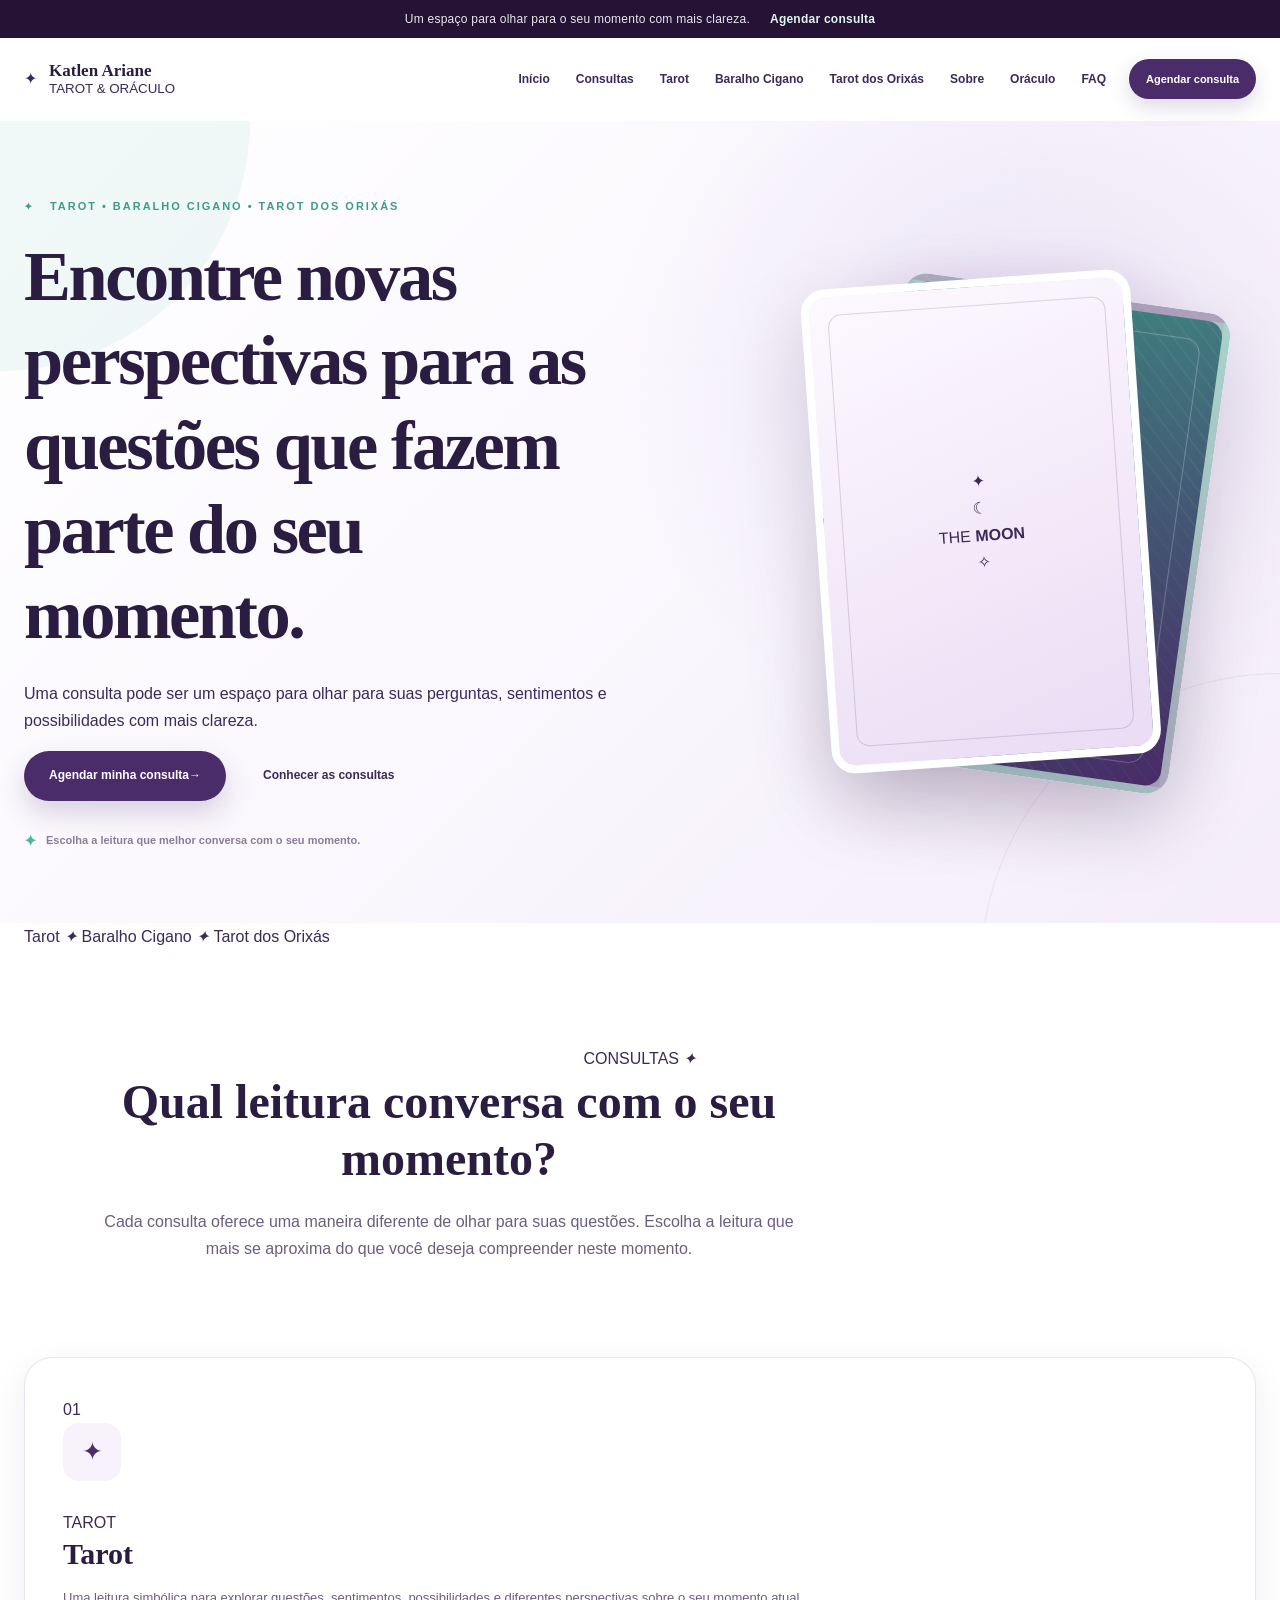
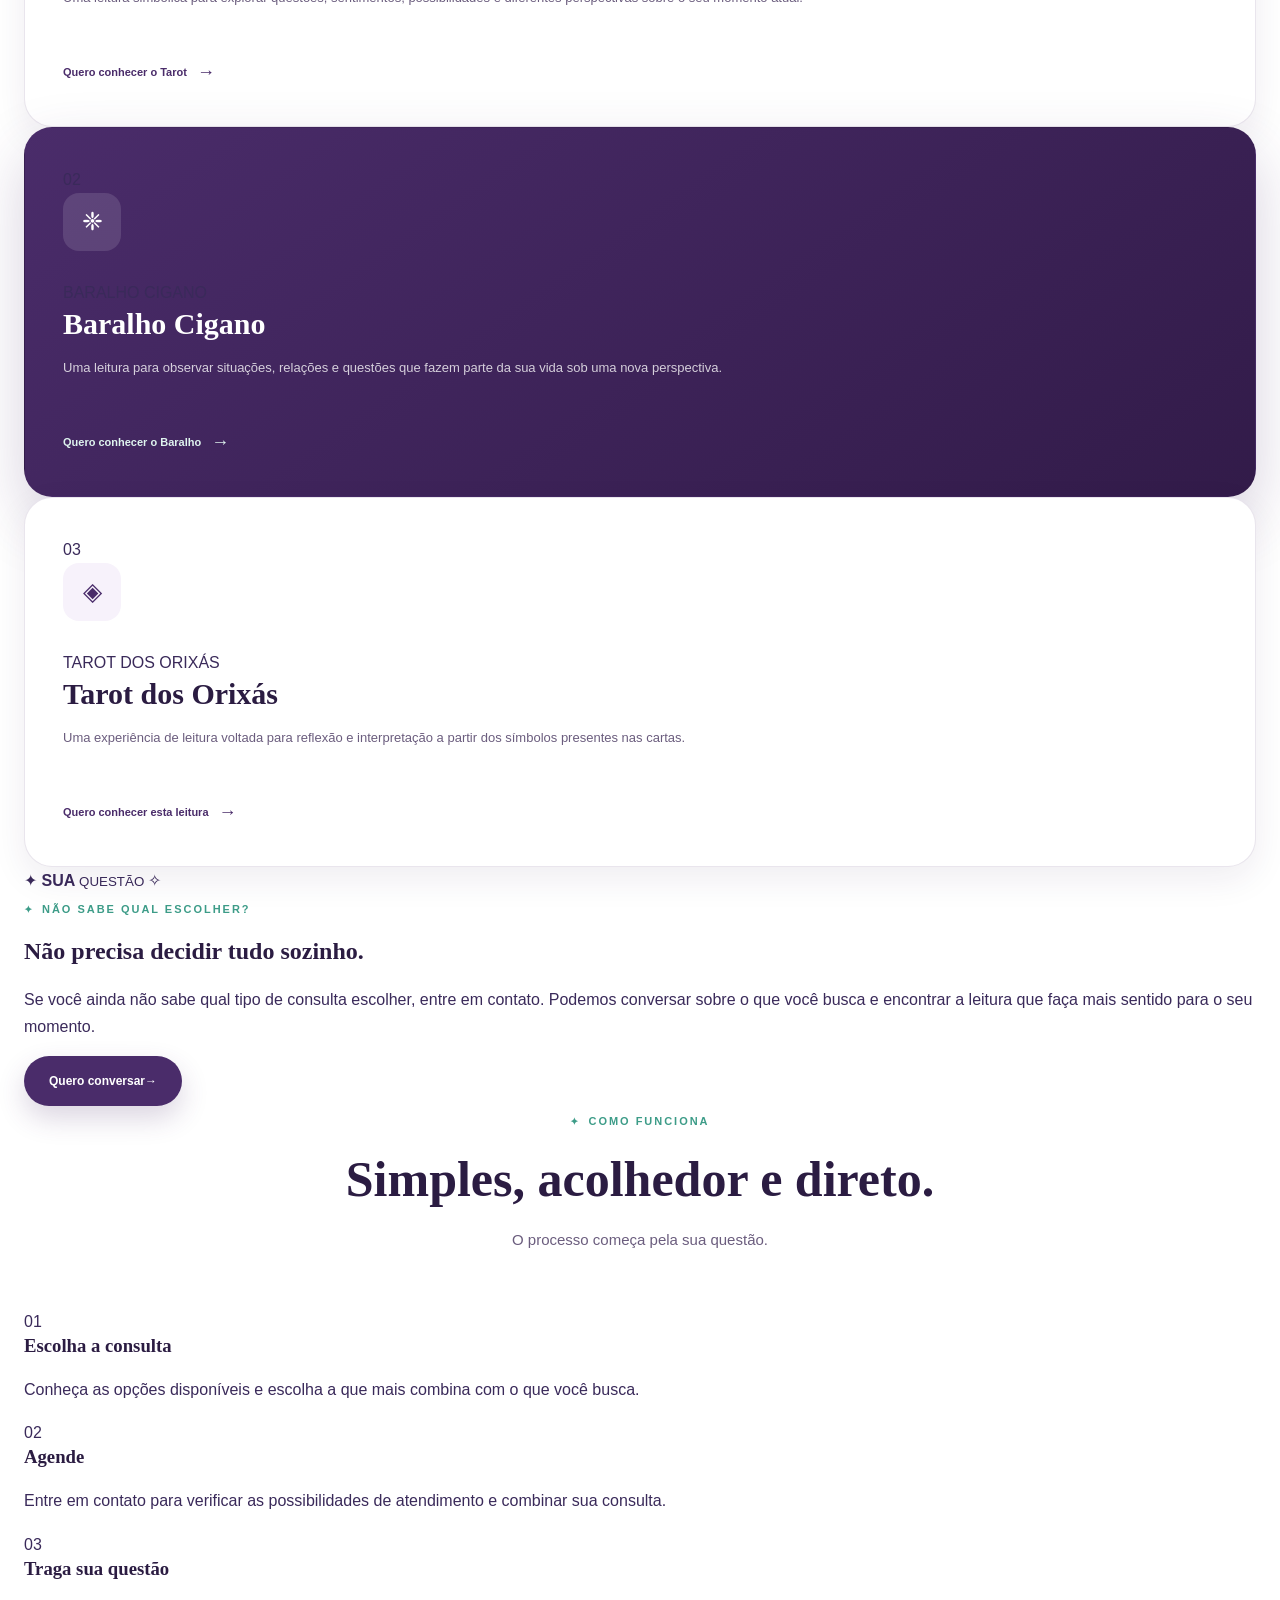
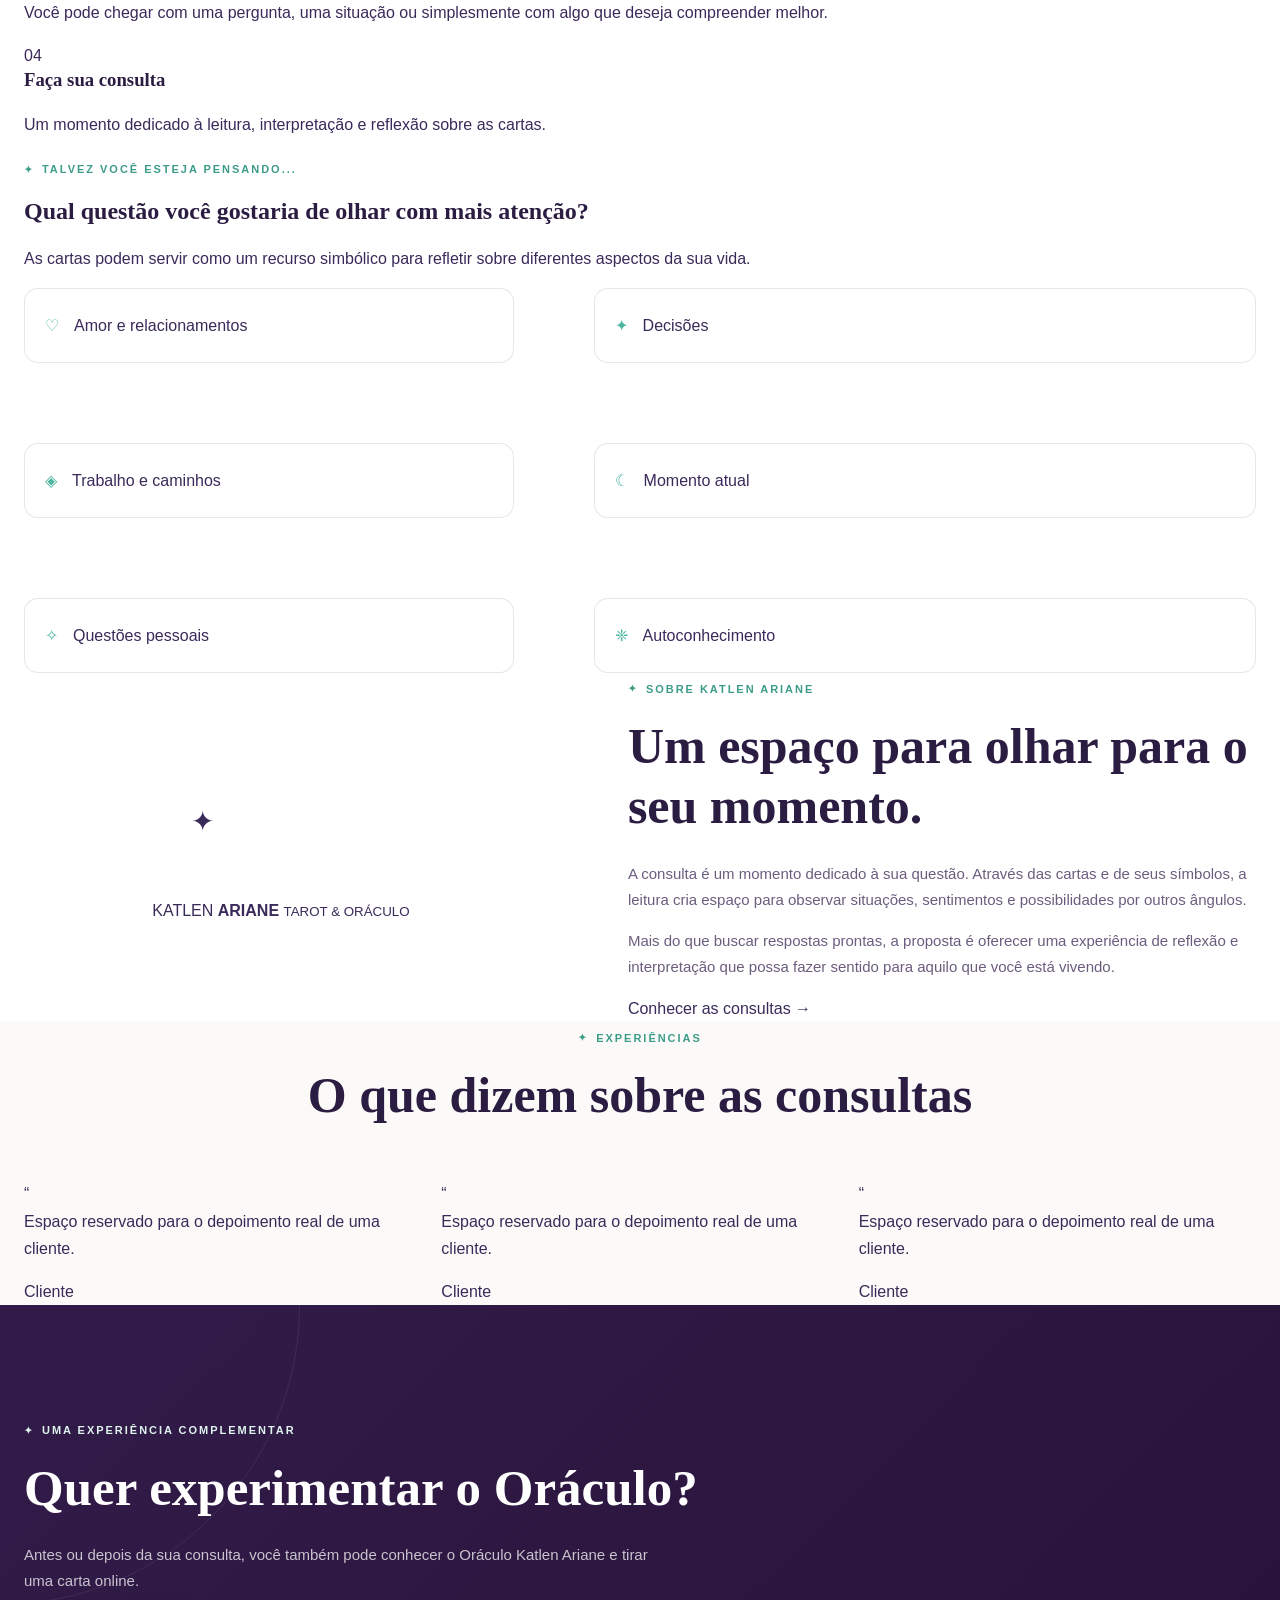
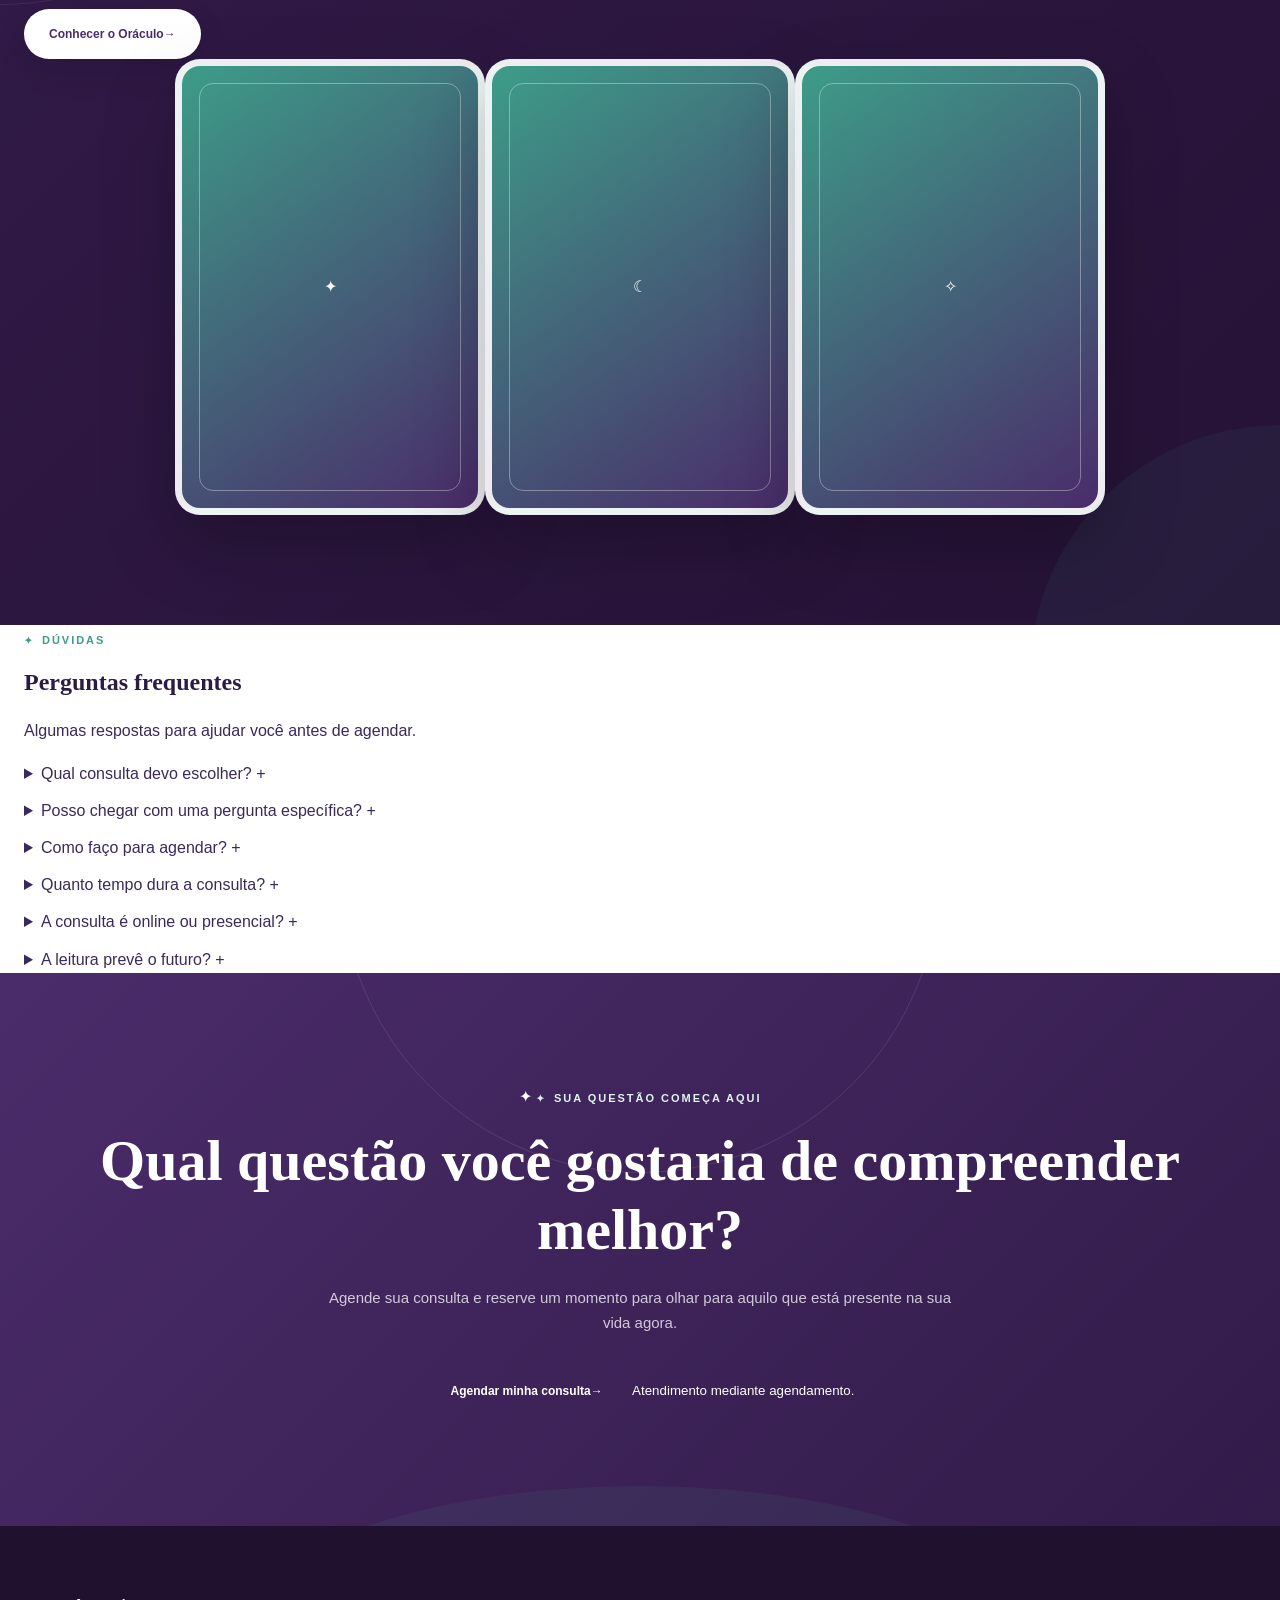
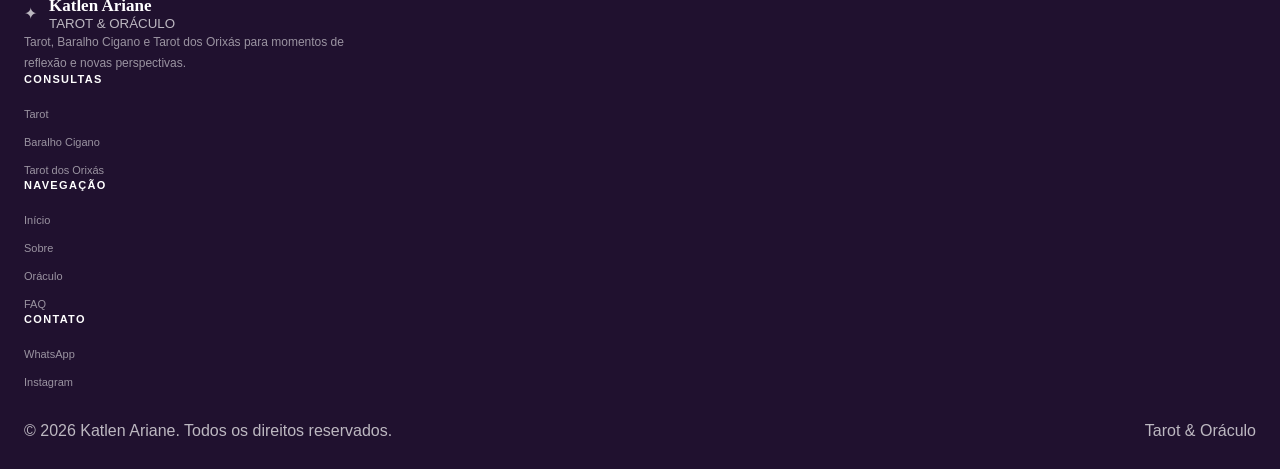
==== commit 71317d43: "Update index.html" ====
--- a/oraculo/index.html
+++ b/oraculo/index.html
@@ -1,5 +1,6 @@
 <!DOCTYPE html>
 <html lang="pt-BR">
+
 <head>
     <meta charset="UTF-8">
 
@@ -8,38 +9,39 @@
         content="width=device-width, initial-scale=1.0"
     >
 
+    <title>Katlen Ariane | Tarot, Baralho Cigano e Tarot dos Orixás</title>
+
     <meta
         name="description"
-        content="Consultas de Tarot, Baralho Cigano e Tarot dos Orixás com Katlen Ariane. Um espaço de acolhimento, reflexão e orientação para compreender melhor o seu momento."
+        content="Consultas de Tarot, Baralho Cigano e Tarot dos Orixás com Katlen Ariane. Um espaço para olhar para suas questões, sentimentos e possibilidades com mais clareza."
     >
 
     <meta
         name="theme-color"
-        content="#4a2c6a"
+        content="#5B2A72"
     >
 
     <meta
-        name="robots"
-        content="index, follow"
+        property="og:title"
+        content="Katlen Ariane | Tarot, Baralho Cigano e Tarot dos Orixás"
     >
 
-    <title>
-        Katlen Ariane | Tarot, Baralho Cigano e Tarot dos Orixás
-    </title>
+    <meta
+        property="og:description"
+        content="Consultas de Tarot, Baralho Cigano e Tarot dos Orixás."
+    >
+
+    <meta
+        property="og:type"
+        content="website"
+    >
+
+    <link rel="preconnect" href="https://fonts.googleapis.com">
+
+    <link rel="preconnect" href="https://fonts.gstatic.com" crossorigin>
 
     <link
-        rel="preconnect"
-        href="https://fonts.googleapis.com"
-    >
-
-    <link
-        rel="preconnect"
-        href="https://fonts.gstatic.com"
-        crossorigin
-    >
-
-    <link
-        href="https://fonts.googleapis.com/css2?family=Lora:wght@400;500;600;700&family=Montserrat:wght@400;500;600;700&display=swap"
+        href="https://fonts.googleapis.com/css2?family=DM+Sans:wght@400;500;600;700&family=Playfair+Display:wght@400;500;600;700&display=swap"
         rel="stylesheet"
     >
 
@@ -48,87 +50,87 @@
         href="css/style.css"
     >
 
-    <!-- V8 Loader — NÃO ALTERAR -->
+    <!-- V8 LOADER — NÃO ALTERAR -->
     <script
         src="js/v8-loader.js"
         data-project-id="be844101-c846-491b-bcf8-87626d91cffe"
-        data-api-url="https://v8adminuniversal.aisermelk.workers.dev"
-    ></script>
+        data-api-url="https://v8adminuniversal.aisermelk.workers.dev">
+    </script>
+
 </head>
 
 <body>
 
-    <!-- =========================================================
-         BARRA SUPERIOR
-    ========================================================== -->
+    <!-- =====================================================
+         TOP BAR
+    ====================================================== -->
 
     <div class="topbar">
+
         <div class="container topbar-inner">
 
             <span>
-                Um espaço para olhar para o seu momento com mais consciência.
+                Um espaço para olhar para o seu momento com mais clareza.
             </span>
 
             <a
-                href="#consultas"
-                class="topbar-link"
-            >
-                Conheça as consultas
+                href="#agendar"
+                class="topbar-link">
+                Agendar consulta
             </a>
 
         </div>
+
     </div>
 
 
-    <!-- =========================================================
+    <!-- =====================================================
          HEADER
-    ========================================================== -->
-
-    <header class="site-header">
+    ====================================================== -->
+
+    <header
+        class="site-header"
+        id="siteHeader">
 
         <div class="container header-inner">
 
             <a
                 href="#inicio"
                 class="brand"
-                aria-label="Katlen Ariane - Início"
-            >
-
-                <div class="brand-mark">
-                    KA
-                </div>
-
-                <div class="brand-text">
-                    <strong>
-                        Katlen Ariane
-                    </strong>
-
-                    <span>
-                        Tarot & Oráculos
-                    </span>
-                </div>
+                aria-label="Katlen Ariane - início">
+
+                <span class="brand-symbol">✦</span>
+
+                <span class="brand-text">
+
+                    <strong>Katlen Ariane</strong>
+
+                    <small>
+                        TAROT & ORÁCULO
+                    </small>
+
+                </span>
 
             </a>
 
 
             <button
                 class="menu-toggle"
-                type="button"
+                id="menuToggle"
                 aria-label="Abrir menu"
-                aria-expanded="false"
-                aria-controls="main-navigation"
-            >
+                aria-expanded="false">
+
                 <span></span>
                 <span></span>
                 <span></span>
+
             </button>
 
 
             <nav
-                id="main-navigation"
                 class="main-nav"
-                aria-label="Navegação principal"
-            >
+                id="mainNav"
+                aria-label="Navegação principal">
 
                 <a href="#inicio">
                     Início
@@ -154,7 +156,7 @@
                     Sobre
                 </a>
 
-                <a href="oraculo/">
+                <a href="/oraculo/">
                     Oráculo
                 </a>
 
@@ -164,12 +166,10 @@
 
                 <a
                     href="#agendar"
-                    class="nav-cta"
-                    data-v8="contact.whatsapp"
-                    target="_blank"
-                    rel="noopener noreferrer"
-                >
+                    class="nav-cta">
+
                     Agendar consulta
+
                 </a>
 
             </nav>
@@ -179,59 +179,72 @@
     </header>
 
 
-    <main>
-
-
-        <!-- =====================================================
+    <main id="inicio">
+
+
+        <!-- =================================================
              HERO
-        ====================================================== -->
-
-        <section
-            id="inicio"
-            class="hero"
-        >
-
-            <div class="hero-decoration hero-decoration-one"></div>
-            <div class="hero-decoration hero-decoration-two"></div>
+        ================================================== -->
+
+        <section class="hero">
+
+            <div class="hero-background"></div>
 
             <div class="container hero-grid">
 
+
                 <div class="hero-content">
 
-                    <span class="eyebrow">
-                        CONSULTAS DE TAROT & ORÁCULOS
-                    </span>
+                    <div class="eyebrow">
+
+                        <span></span>
+
+                        TAROT • BARALHO CIGANO • TAROT DOS ORIXÁS
+
+                    </div>
+
 
                     <h1>
-                        Uma resposta pode começar com uma pergunta.
+
+                        Encontre novas perspectivas
+                        para as questões que fazem
+                        parte do seu momento.
+
                     </h1>
 
-                    <p class="hero-text">
-                        Um espaço acolhedor para você olhar para o seu momento,
-                        compreender questões importantes e explorar novas
-                        perspectivas através das cartas.
+
+                    <p class="hero-description">
+
+                        Uma consulta pode ser um espaço para
+                        olhar para suas perguntas, sentimentos
+                        e possibilidades com mais clareza.
+
                     </p>
+
 
                     <div class="hero-actions">
 
                         <a
                             href="#agendar"
-                            class="btn btn-primary"
-                            data-v8="contact.whatsapp"
-                            target="_blank"
-                            rel="noopener noreferrer"
-                        >
+                            class="btn btn-primary">
+
                             Agendar minha consulta
+
+                            <span>→</span>
+
                         </a>
+
 
                         <a
                             href="#consultas"
-                            class="btn btn-secondary"
-                        >
+                            class="btn btn-link">
+
                             Conhecer as consultas
+
                         </a>
 
                     </div>
+
 
                     <div class="hero-note">
 
@@ -240,7 +253,8 @@
                         </span>
 
                         <span>
-                            Tarot, Baralho Cigano e Tarot dos Orixás
+                            Escolha a leitura que melhor conversa
+                            com o seu momento.
                         </span>
 
                     </div>
@@ -248,129 +262,200 @@
                 </div>
 
 
+                <!-- VISUAL DO BANNER -->
+
                 <div class="hero-visual">
 
+                    <div class="hero-orbit orbit-one"></div>
+
+                    <div class="hero-orbit orbit-two"></div>
+
+
+                    <div class="hero-flower flower-one">
+                        ✿
+                    </div>
+
+                    <div class="hero-flower flower-two">
+                        ✽
+                    </div>
+
+
                     <div class="hero-card hero-card-back">
+
+                        <div class="card-pattern">
+
+                            <span>✦</span>
+                            <span>✧</span>
+                            <span>✦</span>
+                            <span>✧</span>
+
+                        </div>
+
+                    </div>
+
+
+                    <div class="hero-card hero-card-main">
+
+                        <div class="tarot-frame">
+
+                            <div class="tarot-top">
+                                ✦
+                            </div>
+
+                            <div class="tarot-symbol">
+                                ☾
+                            </div>
+
+                            <div class="tarot-title">
+                                THE
+                                <strong>MOON</strong>
+                            </div>
+
+                            <div class="tarot-bottom">
+                                ✧
+                            </div>
+
+                        </div>
+
+                    </div>
+
+
+                    <div class="hero-decor decor-star">
+                        ✦
+                    </div>
+
+                    <div class="hero-decor decor-star-two">
+                        ✧
+                    </div>
+
+
+                    <div class="hero-badge">
+
                         <span>✦</span>
-                    </div>
-
-                    <div class="hero-card hero-card-main">
-
-                        <div class="card-symbol">
-                            ✦
+
+                        <strong>
+                            TAROT
+                        </strong>
+
+                        <small>
+                            uma leitura para o seu momento
+                        </small>
+
+                    </div>
+
+                </div>
+
+            </div>
+
+        </section>
+
+
+        <!-- =================================================
+             SERVICES STRIP
+        ================================================== -->
+
+        <section class="service-strip">
+
+            <div class="container">
+
+                <div class="service-strip-inner">
+
+                    <span>
+                        Tarot
+                    </span>
+
+                    <i>✦</i>
+
+                    <span>
+                        Baralho Cigano
+                    </span>
+
+                    <i>✦</i>
+
+                    <span>
+                        Tarot dos Orixás
+                    </span>
+
+                </div>
+
+            </div>
+
+        </section>
+
+
+        <!-- =================================================
+             INTRO
+        ================================================== -->
+
+        <section class="intro-section">
+
+            <div class="container intro-grid">
+
+                <div class="section-label">
+
+                    <span>CONSULTAS</span>
+
+                    <i>✦</i>
+
+                </div>
+
+
+                <div class="intro-content">
+
+                    <h2>
+
+                        Qual leitura conversa
+                        com o seu momento?
+
+                    </h2>
+
+
+                    <p>
+
+                        Cada consulta oferece uma maneira diferente
+                        de olhar para suas questões. Escolha a leitura
+                        que mais se aproxima do que você deseja
+                        compreender neste momento.
+
+                    </p>
+
+                </div>
+
+            </div>
+
+        </section>
+
+
+        <!-- =================================================
+             CONSULTAS
+        ================================================== -->
+
+        <section
+            class="consultations"
+            id="consultas">
+
+            <div class="container">
+
+
+                <div class="consultation-grid">
+
+
+                    <!-- TAROT -->
+
+                    <article
+                        class="consultation-card"
+                        id="tarot">
+
+                        <div class="consultation-number">
+                            01
                         </div>
-
-                        <span class="card-small-title">
-                            KATLEN ARIANE
-                        </span>
-
-                        <h2>
-                            Seu momento.<br>
-                            Sua pergunta.
-                        </h2>
-
-                        <div class="card-line"></div>
-
-                        <span class="card-small-text">
-                            TAROT & ORÁCULOS
-                        </span>
-
-                    </div>
-
-                    <div class="floating-symbol symbol-one">
-                        ✧
-                    </div>
-
-                    <div class="floating-symbol symbol-two">
-                        ✦
-                    </div>
-
-                    <div class="floating-symbol symbol-three">
-                        ◇
-                    </div>
-
-                </div>
-
-            </div>
-
-        </section>
-
-
-        <!-- =====================================================
-             INTRODUÇÃO
-        ====================================================== -->
-
-        <section class="intro-section">
-
-            <div class="container intro-content">
-
-                <span class="eyebrow">
-                    UM MOMENTO PARA VOCÊ
-                </span>
-
-                <h2>
-                    Às vezes, o que precisamos é de um novo olhar.
-                </h2>
-
-                <p>
-                    Existem momentos em que temos perguntas, sentimentos
-                    ou decisões que precisam ser melhor compreendidos.
-                    A consulta pode ser um espaço para parar, refletir
-                    e observar o que as cartas podem revelar sobre
-                    o seu momento atual.
-                </p>
-
-            </div>
-
-        </section>
-
-
-        <!-- =====================================================
-             CONSULTAS
-        ====================================================== -->
-
-        <section
-            id="consultas"
-            class="section consultations-section"
-        >
-
-            <div class="container">
-
-                <div class="section-heading">
-
-                    <span class="eyebrow">
-                        CONSULTAS
-                    </span>
-
-                    <h2>
-                        Escolha a leitura que conversa com o seu momento.
-                    </h2>
-
-                    <p>
-                        Conheça as possibilidades de consulta e escolha
-                        aquela que mais combina com a questão que você
-                        deseja compreender.
-                    </p>
-
-                </div>
-
-
-                <div class="consultations-grid">
-
-
-                    <!-- TAROT -->
-
-                    <article
-                        id="tarot"
-                        class="consultation-card featured"
-                    >
 
                         <div class="consultation-icon">
                             ✦
                         </div>
 
-                        <span class="card-label">
-                            CONSULTA
+                        <span class="consultation-category">
+                            TAROT
                         </span>
 
                         <h3>
@@ -378,20 +463,22 @@
                         </h3>
 
                         <p>
-                            Uma leitura para observar o seu momento,
-                            suas questões e as possibilidades que se
-                            apresentam através das cartas.
+
+                            Uma leitura simbólica para explorar
+                            questões, sentimentos, possibilidades
+                            e diferentes perspectivas sobre o seu
+                            momento atual.
+
                         </p>
 
                         <a
                             href="#agendar"
-                            class="card-link"
-                            data-v8="contact.whatsapp"
-                            target="_blank"
-                            rel="noopener noreferrer"
-                        >
-                            Quero consultar o Tarot
+                            class="card-link">
+
+                            Quero conhecer o Tarot
+
                             <span>→</span>
+
                         </a>
 
                     </article>
@@ -400,16 +487,19 @@
                     <!-- BARALHO CIGANO -->
 
                     <article
-                        id="baralho-cigano"
-                        class="consultation-card"
-                    >
+                        class="consultation-card featured"
+                        id="baralho-cigano">
+
+                        <div class="consultation-number">
+                            02
+                        </div>
 
                         <div class="consultation-icon">
-                            ◇
+                            ❈
                         </div>
 
-                        <span class="card-label">
-                            CONSULTA
+                        <span class="consultation-category">
+                            BARALHO CIGANO
                         </span>
 
                         <h3>
@@ -417,20 +507,21 @@
                         </h3>
 
                         <p>
-                            Uma leitura através dos símbolos e cartas
-                            do Baralho Cigano para explorar questões
-                            relacionadas ao seu momento.
+
+                            Uma leitura para observar situações,
+                            relações e questões que fazem parte
+                            da sua vida sob uma nova perspectiva.
+
                         </p>
 
                         <a
                             href="#agendar"
-                            class="card-link"
-                            data-v8="contact.whatsapp"
-                            target="_blank"
-                            rel="noopener noreferrer"
-                        >
-                            Quero consultar o Baralho
+                            class="card-link">
+
+                            Quero conhecer o Baralho
+
                             <span>→</span>
+
                         </a>
 
                     </article>
@@ -439,16 +530,19 @@
                     <!-- TAROT DOS ORIXÁS -->
 
                     <article
-                        id="tarot-orixas"
                         class="consultation-card"
-                    >
+                        id="tarot-orixas">
+
+                        <div class="consultation-number">
+                            03
+                        </div>
 
                         <div class="consultation-icon">
-                            ✧
+                            ◈
                         </div>
 
-                        <span class="card-label">
-                            CONSULTA
+                        <span class="consultation-category">
+                            TAROT DOS ORIXÁS
                         </span>
 
                         <h3>
@@ -456,24 +550,26 @@
                         </h3>
 
                         <p>
-                            Uma leitura voltada à compreensão do seu
-                            momento através da simbologia e da linguagem
-                            própria do Tarot dos Orixás.
+
+                            Uma experiência de leitura voltada
+                            para reflexão e interpretação a partir
+                            dos símbolos presentes nas cartas.
+
                         </p>
 
                         <a
                             href="#agendar"
-                            class="card-link"
-                            data-v8="contact.whatsapp"
-                            target="_blank"
-                            rel="noopener noreferrer"
-                        >
-                            Quero consultar
+                            class="card-link">
+
+                            Quero conhecer esta leitura
+
                             <span>→</span>
+
                         </a>
 
                     </article>
 
+
                 </div>
 
             </div>
@@ -481,159 +577,200 @@
         </section>
 
 
-        <!-- =====================================================
-             QUAL CONSULTA ESCOLHER
-        ====================================================== -->
-
-        <section class="choice-section">
+        <!-- =================================================
+             CHOOSE
+        ================================================== -->
+
+        <section class="choose-section">
+
+            <div class="container choose-grid">
+
+
+                <div class="choose-decoration">
+
+                    <div class="choose-circle">
+
+                        <span>✦</span>
+
+                        <strong>
+                            SUA
+                        </strong>
+
+                        <small>
+                            QUESTÃO
+                        </small>
+
+                        <span>✧</span>
+
+                    </div>
+
+                </div>
+
+
+                <div class="choose-content">
+
+                    <span class="eyebrow purple">
+
+                        NÃO SABE QUAL ESCOLHER?
+
+                    </span>
+
+
+                    <h2>
+
+                        Não precisa decidir
+                        tudo sozinho.
+
+                    </h2>
+
+
+                    <p>
+
+                        Se você ainda não sabe qual tipo de consulta
+                        escolher, entre em contato. Podemos conversar
+                        sobre o que você busca e encontrar a leitura
+                        que faça mais sentido para o seu momento.
+
+                    </p>
+
+
+                    <a
+                        href="#agendar"
+                        class="btn btn-primary">
+
+                        Quero conversar
+
+                        <span>→</span>
+
+                    </a>
+
+                </div>
+
+            </div>
+
+        </section>
+
+
+        <!-- =================================================
+             HOW IT WORKS
+        ================================================== -->
+
+        <section class="process-section">
 
             <div class="container">
 
-                <div class="choice-box">
-
-                    <div class="choice-content">
-
-                        <span class="eyebrow">
-                            NÃO SABE QUAL ESCOLHER?
-                        </span>
-
-                        <h2>
-                            Você não precisa decidir tudo sozinho.
-                        </h2>
-
-                        <p>
-                            Se você sabe que deseja fazer uma consulta,
-                            mas não sabe qual leitura escolher, pode
-                            explicar o que gostaria de compreender.
-                            A partir disso, podemos conversar sobre
-                            qual opção faz mais sentido para você.
-                        </p>
-
-                    </div>
-
-                    <div class="choice-action">
-
-                        <a
-                            href="#agendar"
-                            class="btn btn-light"
-                            data-v8="contact.whatsapp"
-                            target="_blank"
-                            rel="noopener noreferrer"
-                        >
-                            Quero conversar sobre minha consulta
-                        </a>
-
-                    </div>
-
-                </div>
-
-            </div>
-
-        </section>
-
-
-        <!-- =====================================================
-             COMO FUNCIONA
-        ====================================================== -->
-
-        <section
-            id="como-funciona"
-            class="section how-section"
-        >
-
-            <div class="container">
-
-                <div class="section-heading">
-
-                    <span class="eyebrow">
+
+                <div class="section-heading centered">
+
+                    <span class="eyebrow purple">
                         COMO FUNCIONA
                     </span>
 
                     <h2>
-                        Um processo simples para você chegar à sua consulta.
+                        Simples, acolhedor e direto.
                     </h2>
 
                     <p>
-                        Depois de escolher a leitura, o próximo passo
-                        é conversar e realizar o agendamento.
+                        O processo começa pela sua questão.
                     </p>
 
                 </div>
 
 
-                <div class="steps-grid">
-
-                    <div class="step">
-
-                        <span class="step-number">
+                <div class="process-grid">
+
+
+                    <div class="process-item">
+
+                        <span class="process-number">
                             01
                         </span>
 
-                        <h3>
-                            Escolha a consulta
-                        </h3>
-
-                        <p>
-                            Conheça as opções de leitura e escolha
-                            aquela que mais se aproxima do que você
-                            deseja compreender.
-                        </p>
-
-                    </div>
-
-
-                    <div class="step">
-
-                        <span class="step-number">
+                        <div>
+
+                            <h3>
+                                Escolha a consulta
+                            </h3>
+
+                            <p>
+                                Conheça as opções disponíveis
+                                e escolha a que mais combina
+                                com o que você busca.
+                            </p>
+
+                        </div>
+
+                    </div>
+
+
+                    <div class="process-item">
+
+                        <span class="process-number">
                             02
                         </span>
 
-                        <h3>
-                            Faça o agendamento
-                        </h3>
-
-                        <p>
-                            Entre em contato para conversar sobre
-                            a consulta e combinar os detalhes.
-                        </p>
-
-                    </div>
-
-
-                    <div class="step">
-
-                        <span class="step-number">
+                        <div>
+
+                            <h3>
+                                Agende
+                            </h3>
+
+                            <p>
+                                Entre em contato para verificar
+                                as possibilidades de atendimento
+                                e combinar sua consulta.
+                            </p>
+
+                        </div>
+
+                    </div>
+
+
+                    <div class="process-item">
+
+                        <span class="process-number">
                             03
                         </span>
 
-                        <h3>
-                            Apresente sua questão
-                        </h3>
-
-                        <p>
-                            Você poderá trazer a questão ou situação
-                            que deseja olhar durante a consulta.
-                        </p>
-
-                    </div>
-
-
-                    <div class="step">
-
-                        <span class="step-number">
+                        <div>
+
+                            <h3>
+                                Traga sua questão
+                            </h3>
+
+                            <p>
+                                Você pode chegar com uma pergunta,
+                                uma situação ou simplesmente com
+                                algo que deseja compreender melhor.
+                            </p>
+
+                        </div>
+
+                    </div>
+
+
+                    <div class="process-item">
+
+                        <span class="process-number">
                             04
                         </span>
 
-                        <h3>
-                            Viva a sua leitura
-                        </h3>
-
-                        <p>
-                            Um momento dedicado à interpretação das
-                            cartas e à reflexão sobre o seu momento.
-                        </p>
-
-                    </div>
+                        <div>
+
+                            <h3>
+                                Faça sua consulta
+                            </h3>
+
+                            <p>
+                                Um momento dedicado à leitura,
+                                interpretação e reflexão sobre
+                                as cartas.
+                            </p>
+
+                        </div>
+
+                    </div>
+
 
                 </div>
 
@@ -642,344 +779,482 @@
         </section>
 
 
-        <!-- =====================================================
-             TEMAS
-        ====================================================== -->
-
-        <section class="topics-section">
-
-            <div class="container topics-grid">
-
-                <div class="topics-content">
-
-                    <span class="eyebrow">
-                        SUA QUESTÃO IMPORTA
+        <!-- =================================================
+             QUESTIONS
+        ================================================== -->
+
+        <section class="questions-section">
+
+            <div class="container">
+
+
+                <div class="questions-header">
+
+                    <div>
+
+                        <span class="eyebrow purple">
+                            TALVEZ VOCÊ ESTEJA PENSANDO...
+                        </span>
+
+                        <h2>
+                            Qual questão você gostaria
+                            de olhar com mais atenção?
+                        </h2>
+
+                    </div>
+
+
+                    <p>
+
+                        As cartas podem servir como um recurso
+                        simbólico para refletir sobre diferentes
+                        aspectos da sua vida.
+
+                    </p>
+
+                </div>
+
+
+                <div class="topics-grid">
+
+                    <div class="topic">
+                        <span>♡</span>
+                        Amor e relacionamentos
+                    </div>
+
+                    <div class="topic">
+                        <span>✦</span>
+                        Decisões
+                    </div>
+
+                    <div class="topic">
+                        <span>◈</span>
+                        Trabalho e caminhos
+                    </div>
+
+                    <div class="topic">
+                        <span>☾</span>
+                        Momento atual
+                    </div>
+
+                    <div class="topic">
+                        <span>✧</span>
+                        Questões pessoais
+                    </div>
+
+                    <div class="topic">
+                        <span>❈</span>
+                        Autoconhecimento
+                    </div>
+
+                </div>
+
+            </div>
+
+        </section>
+
+
+        <!-- =================================================
+             ABOUT
+        ================================================== -->
+
+        <section
+            class="about-section"
+            id="sobre">
+
+            <div class="container about-grid">
+
+
+                <div class="about-visual">
+
+                    <div class="about-frame">
+
+                        <div class="about-symbol">
+                            ✦
+                        </div>
+
+                        <span>
+                            KATLEN
+                        </span>
+
+                        <strong>
+                            ARIANE
+                        </strong>
+
+                        <small>
+                            TAROT & ORÁCULO
+                        </small>
+
+                    </div>
+
+                </div>
+
+
+                <div class="about-content">
+
+                    <span class="eyebrow purple">
+                        SOBRE KATLEN ARIANE
                     </span>
 
+
                     <h2>
-                        Leve para a consulta aquilo que está ocupando seus pensamentos.
+                        Um espaço para olhar
+                        para o seu momento.
                     </h2>
 
+
                     <p>
-                        A leitura pode partir de uma pergunta específica
-                        ou de uma situação que você deseja compreender
-                        melhor.
+
+                        A consulta é um momento dedicado à sua
+                        questão. Através das cartas e de seus
+                        símbolos, a leitura cria espaço para observar
+                        situações, sentimentos e possibilidades
+                        por outros ângulos.
+
                     </p>
+
+
+                    <p>
+
+                        Mais do que buscar respostas prontas,
+                        a proposta é oferecer uma experiência de
+                        reflexão e interpretação que possa fazer
+                        sentido para aquilo que você está vivendo.
+
+                    </p>
+
 
                     <a
                         href="#agendar"
-                        class="btn btn-primary"
-                        data-v8="contact.whatsapp"
-                        target="_blank"
-                        rel="noopener noreferrer"
-                    >
-                        Quero agendar
+                        class="text-link">
+
+                        Conhecer as consultas
+
+                        <span>→</span>
+
                     </a>
 
                 </div>
 
-
-                <div class="topics-list">
-
-                    <div class="topic">
-                        <span>✦</span>
-                        <strong>
-                            Amor e relacionamentos
-                        </strong>
-                    </div>
-
-                    <div class="topic">
-                        <span>✦</span>
-                        <strong>
-                            Decisões e escolhas
-                        </strong>
-                    </div>
-
-                    <div class="topic">
-                        <span>✦</span>
-                        <strong>
-                            Vida profissional
-                        </strong>
-                    </div>
-
-                    <div class="topic">
-                        <span>✦</span>
-                        <strong>
-                            Momento atual
-                        </strong>
-                    </div>
-
-                    <div class="topic">
-                        <span>✦</span>
-                        <strong>
-                            Caminhos e possibilidades
-                        </strong>
-                    </div>
-
-                    <div class="topic">
-                        <span>✦</span>
-                        <strong>
-                            Questões pessoais
-                        </strong>
-                    </div>
-
-                    <div class="topic">
-                        <span>✦</span>
-                        <strong>
-                            Autoconhecimento
-                        </strong>
-                    </div>
-
-                    <div class="topic">
-                        <span>✦</span>
-                        <strong>
-                            Outras questões
-                        </strong>
-                    </div>
-
-                </div>
-
             </div>
 
         </section>
 
 
-        <!-- =====================================================
-             SOBRE KATLEN
-        ====================================================== -->
-
-        <section
-            id="sobre"
-            class="section about-section"
-        >
-
-            <div class="container about-grid">
-
-                <div class="about-visual">
-
-                    <div class="about-image-placeholder">
-
-                        <div class="about-symbol">
-                            KA
-                        </div>
-
-                        <span>
-                            KATLEN ARIANE
-                        </span>
-
-                        <small>
-                            TAROT & ORÁCULOS
-                        </small>
-
-                    </div>
-
-                </div>
-
-
-                <div class="about-content">
-
-                    <span class="eyebrow">
-                        SOBRE KATLEN ARIANE
-                    </span>
-
-                    <h2>
-                        Um espaço de acolhimento, escuta e reflexão.
-                    </h2>
-
-                    <p>
-                        A consulta é um momento reservado para você,
-                        suas perguntas e aquilo que deseja compreender
-                        melhor.
-                    </p>
-
-                    <p>
-                        Através das cartas e de sua simbologia, a leitura
-                        busca criar um espaço de reflexão sobre o momento
-                        vivido e sobre as possibilidades que podem ser
-                        observadas a partir da sua questão.
-                    </p>
-
-                    <div class="about-highlight">
-
-                        <span>
-                            ✦
-                        </span>
-
-                        <p>
-                            Cada consulta começa com aquilo que você
-                            deseja olhar.
-                        </p>
-
-                    </div>
-
-                    <a
-                        href="#agendar"
-                        class="btn btn-primary"
-                        data-v8="contact.whatsapp"
-                        target="_blank"
-                        rel="noopener noreferrer"
-                    >
-                        Conversar com Katlen
-                    </a>
-
-                </div>
-
-            </div>
-
-        </section>
-
-
-        <!-- =====================================================
-             DEPOIMENTOS
-        ====================================================== -->
-
-        <section
-            id="depoimentos"
-            class="section testimonials-section"
-        >
+        <!-- =================================================
+             TESTIMONIALS
+        ================================================== -->
+
+        <section class="testimonials-section">
 
             <div class="container">
 
-                <div class="section-heading">
-
-                    <span class="eyebrow">
+
+                <div class="section-heading centered">
+
+                    <span class="eyebrow purple">
                         EXPERIÊNCIAS
                     </span>
 
                     <h2>
-                        O que pessoas que já passaram pela consulta dizem.
+                        O que dizem sobre as consultas
                     </h2>
 
+                </div>
+
+
+                <div class="testimonials-grid">
+
+
+                    <article class="testimonial">
+
+                        <div class="quote">
+                            “
+                        </div>
+
+                        <p>
+                            Espaço reservado para o depoimento
+                            real de uma cliente.
+                        </p>
+
+                        <span>
+                            Cliente
+                        </span>
+
+                    </article>
+
+
+                    <article class="testimonial">
+
+                        <div class="quote">
+                            “
+                        </div>
+
+                        <p>
+                            Espaço reservado para o depoimento
+                            real de uma cliente.
+                        </p>
+
+                        <span>
+                            Cliente
+                        </span>
+
+                    </article>
+
+
+                    <article class="testimonial">
+
+                        <div class="quote">
+                            “
+                        </div>
+
+                        <p>
+                            Espaço reservado para o depoimento
+                            real de uma cliente.
+                        </p>
+
+                        <span>
+                            Cliente
+                        </span>
+
+                    </article>
+
+
+                </div>
+
+            </div>
+
+        </section>
+
+
+        <!-- =================================================
+             ORACLE
+        ================================================== -->
+
+        <section class="oracle-section">
+
+            <div class="container oracle-inner">
+
+
+                <div class="oracle-content">
+
+                    <span class="eyebrow">
+                        UMA EXPERIÊNCIA COMPLEMENTAR
+                    </span>
+
+
+                    <h2>
+                        Quer experimentar o Oráculo?
+                    </h2>
+
+
                     <p>
-                        Experiências reais de quem encontrou neste espaço
-                        um momento para olhar para si.
+
+                        Antes ou depois da sua consulta,
+                        você também pode conhecer o Oráculo
+                        Katlen Ariane e tirar uma carta online.
+
                     </p>
 
-                </div>
-
-
-                <div class="testimonials-grid">
-
-                    <article class="testimonial-card">
-
-                        <div class="testimonial-stars">
-                            ★ ★ ★ ★ ★
-                        </div>
-
-                        <blockquote>
-                            “Seu depoimento real pode aparecer aqui.”
-                        </blockquote>
-
-                        <span class="testimonial-author">
-                            Depoimento de cliente
-                        </span>
-
-                    </article>
-
-
-                    <article class="testimonial-card">
-
-                        <div class="testimonial-stars">
-                            ★ ★ ★ ★ ★
-                        </div>
-
-                        <blockquote>
-                            “Este espaço será preenchido com um depoimento
-                            real das suas clientes.”
-                        </blockquote>
-
-                        <span class="testimonial-author">
-                            Depoimento de cliente
-                        </span>
-
-                    </article>
-
-
-                    <article class="testimonial-card">
-
-                        <div class="testimonial-stars">
-                            ★ ★ ★ ★ ★
-                        </div>
-
-                        <blockquote>
-                            “Compartilhe aqui uma experiência verdadeira
-                            de uma pessoa que realizou uma consulta.”
-                        </blockquote>
-
-                        <span class="testimonial-author">
-                            Depoimento de cliente
-                        </span>
-
-                    </article>
-
-                </div>
+
+                    <a
+                        href="/oraculo/"
+                        class="btn btn-light">
+
+                        Conhecer o Oráculo
+
+                        <span>→</span>
+
+                    </a>
+
+                </div>
+
+
+                <div class="oracle-visual">
+
+                    <div class="oracle-card oracle-card-one">
+                        ✦
+                    </div>
+
+                    <div class="oracle-card oracle-card-two">
+                        ☾
+                    </div>
+
+                    <div class="oracle-card oracle-card-three">
+                        ✧
+                    </div>
+
+                </div>
+
 
             </div>
 
         </section>
 
 
-        <!-- =====================================================
-             ORÁCULO
-        ====================================================== -->
+        <!-- =================================================
+             FAQ
+        ================================================== -->
 
         <section
-            id="oraculo"
-            class="oracle-section"
-        >
-
-            <div class="container oracle-grid">
-
-                <div class="oracle-visual">
-
-                    <div class="oracle-card">
-
-                        <span class="oracle-card-symbol">
-                            ✦
-                        </span>
-
-                        <span class="oracle-card-title">
-                            ORÁCULO
-                        </span>
-
-                        <strong>
-                            Uma carta.<br>
-                            Uma pergunta.<br>
-                            Um novo olhar.
-                        </strong>
-
-                    </div>
-
-                </div>
-
-
-                <div class="oracle-content">
-
-                    <span class="eyebrow">
-                        EXPERIÊNCIA ONLINE
+            class="faq-section"
+            id="faq">
+
+            <div class="container faq-grid">
+
+
+                <div class="faq-intro">
+
+                    <span class="eyebrow purple">
+                        DÚVIDAS
                     </span>
 
                     <h2>
-                        Antes da sua consulta, experimente o Oráculo Katlen Ariane.
+                        Perguntas frequentes
                     </h2>
 
                     <p>
-                        Uma experiência complementar para tirar uma carta
-                        e refletir sobre uma questão ou intenção que esteja
-                        presente no seu momento.
+                        Algumas respostas para ajudar
+                        você antes de agendar.
                     </p>
 
-                    <p>
-                        O Oráculo não substitui uma consulta. Ele é uma
-                        porta de entrada para essa experiência de reflexão.
-                    </p>
-
-                    <a
-                        href="oraculo/"
-                        class="btn btn-light"
-                    >
-                        Puxar uma carta
-                    </a>
+                </div>
+
+
+                <div class="faq-list">
+
+
+                    <details>
+
+                        <summary>
+
+                            Qual consulta devo escolher?
+
+                            <span>+</span>
+
+                        </summary>
+
+                        <p>
+
+                            Cada leitura possui uma proposta
+                            diferente. Se você estiver em dúvida,
+                            entre em contato para conversar sobre
+                            o que deseja compreender e escolher
+                            a opção mais adequada.
+
+                        </p>
+
+                    </details>
+
+
+                    <details>
+
+                        <summary>
+
+                            Posso chegar com uma pergunta específica?
+
+                            <span>+</span>
+
+                        </summary>
+
+                        <p>
+
+                            Sim. Você pode chegar com uma questão
+                            específica ou com uma situação que
+                            gostaria de observar por outras
+                            perspectivas.
+
+                        </p>
+
+                    </details>
+
+
+                    <details>
+
+                        <summary>
+
+                            Como faço para agendar?
+
+                            <span>+</span>
+
+                        </summary>
+
+                        <p>
+
+                            Clique em “Agendar minha consulta”
+                            e entre em contato para verificar
+                            as informações e possibilidades
+                            de atendimento.
+
+                        </p>
+
+                    </details>
+
+
+                    <details>
+
+                        <summary>
+
+                            Quanto tempo dura a consulta?
+
+                            <span>+</span>
+
+                        </summary>
+
+                        <p>
+
+                            As informações sobre duração podem
+                            ser confirmadas diretamente no momento
+                            do agendamento.
+
+                        </p>
+
+                    </details>
+
+
+                    <details>
+
+                        <summary>
+
+                            A consulta é online ou presencial?
+
+                            <span>+</span>
+
+                        </summary>
+
+                        <p>
+
+                            Consulte as modalidades disponíveis
+                            diretamente com Katlen no momento
+                            do agendamento.
+
+                        </p>
+
+                    </details>
+
+
+                    <details>
+
+                        <summary>
+
+                            A leitura prevê o futuro?
+
+                            <span>+</span>
+
+                        </summary>
+
+                        <p>
+
+                            A leitura trabalha com símbolos,
+                            interpretações e perspectivas sobre
+                            questões apresentadas no momento.
+                            Não deve ser entendida como garantia
+                            de acontecimentos futuros.
+
+                        </p>
+
+                    </details>
+
 
                 </div>
 
@@ -988,221 +1263,59 @@
         </section>
 
 
-        <!-- =====================================================
-             FAQ
-        ====================================================== -->
+        <!-- =================================================
+             FINAL CTA
+        ================================================== -->
 
         <section
-            id="faq"
-            class="section faq-section"
-        >
-
-            <div class="container faq-container">
-
-                <div class="section-heading">
-
-                    <span class="eyebrow">
-                        DÚVIDAS FREQUENTES
-                    </span>
-
-                    <h2>
-                        Antes de agendar sua consulta.
-                    </h2>
-
-                    <p>
-                        Algumas respostas para as dúvidas mais comuns.
-                    </p>
-
-                </div>
-
-
-                <div class="faq-list">
-
-
-                    <details class="faq-item">
-
-                        <summary>
-                            Como funciona uma consulta?
-                            <span>+</span>
-                        </summary>
-
-                        <div class="faq-answer">
-
-                            <p>
-                                A consulta começa a partir da questão ou
-                                situação que você deseja compreender.
-                                As cartas são utilizadas como instrumento
-                                de leitura e reflexão durante o atendimento.
-                            </p>
-
-                        </div>
-
-                    </details>
-
-
-                    <details class="faq-item">
-
-                        <summary>
-                            Qual consulta devo escolher?
-                            <span>+</span>
-                        </summary>
-
-                        <div class="faq-answer">
-
-                            <p>
-                                Você pode escolher entre Tarot, Baralho
-                                Cigano e Tarot dos Orixás. Se estiver
-                                em dúvida, entre em contato e explique
-                                o que gostaria de compreender para
-                                conversarmos sobre a opção mais adequada.
-                            </p>
-
-                        </div>
-
-                    </details>
-
-
-                    <details class="faq-item">
-
-                        <summary>
-                            Preciso ter uma pergunta específica?
-                            <span>+</span>
-                        </summary>
-
-                        <div class="faq-answer">
-
-                            <p>
-                                Não necessariamente. Você pode chegar
-                                com uma questão específica ou simplesmente
-                                apresentar a situação que gostaria de olhar
-                                com mais atenção.
-                            </p>
-
-                        </div>
-
-                    </details>
-
-
-                    <details class="faq-item">
-
-                        <summary>
-                            Como faço para agendar?
-                            <span>+</span>
-                        </summary>
-
-                        <div class="faq-answer">
-
-                            <p>
-                                Clique em um dos botões de agendamento
-                                disponíveis nesta página para entrar
-                                em contato e conversar sobre a consulta.
-                            </p>
-
-                        </div>
-
-                    </details>
-
-
-                    <details class="faq-item">
-
-                        <summary>
-                            Quanto tempo dura a consulta?
-                            <span>+</span>
-                        </summary>
-
-                        <div class="faq-answer">
-
-                            <p>
-                                A duração da consulta deve ser confirmada
-                                no momento do agendamento.
-                            </p>
-
-                        </div>
-
-                    </details>
-
-
-                    <details class="faq-item">
-
-                        <summary>
-                            A consulta é online ou presencial?
-                            <span>+</span>
-                        </summary>
-
-                        <div class="faq-answer">
-
-                            <p>
-                                Consulte a disponibilidade e o formato
-                                de atendimento diretamente no momento
-                                do agendamento.
-                            </p>
-
-                        </div>
-
-                    </details>
-
-
-                    <details class="faq-item">
-
-                        <summary>
-                            Como funciona o pagamento?
-                            <span>+</span>
-                        </summary>
-
-                        <div class="faq-answer">
-
-                            <p>
-                                As condições de pagamento devem ser
-                                confirmadas diretamente no momento
-                                do agendamento.
-                            </p>
-
-                        </div>
-
-                    </details>
-
-                </div>
-
-            </div>
-
-        </section>
-
-
-        <!-- =====================================================
-             CTA FINAL
-        ====================================================== -->
-
-        <section
-            id="agendar"
             class="final-cta"
-        >
-
-            <div class="final-cta-decoration"></div>
-
-            <div class="container final-cta-content">
+            id="agendar">
+
+            <div class="final-cta-pattern"></div>
+
+            <div class="container final-cta-inner">
+
+
+                <span class="final-star">
+                    ✦
+                </span>
+
 
                 <span class="eyebrow">
-                    SUA PERGUNTA PODE SER O PRIMEIRO PASSO
+                    SUA QUESTÃO COMEÇA AQUI
                 </span>
 
+
                 <h2>
-                    Qual questão você gostaria de compreender melhor?
+                    Qual questão você gostaria
+                    de compreender melhor?
                 </h2>
 
+
                 <p>
-                    Agende sua consulta e reserve um momento para olhar
-                    para o seu caminho com mais atenção.
+
+                    Agende sua consulta e reserve um momento
+                    para olhar para aquilo que está presente
+                    na sua vida agora.
+
                 </p>
+
 
                 <a
                     href="#"
-                    class="btn btn-light btn-large"
                     data-v8="contact.whatsapp"
-                    target="_blank"
-                    rel="noopener noreferrer"
-                >
+                    class="btn btn-white">
+
                     Agendar minha consulta
-                </a>
+
+                    <span>→</span>
+
+                </a>
+
+
+                <small>
+                    Atendimento mediante agendamento.
+                </small>
 
             </div>
 
@@ -1212,40 +1325,45 @@
     </main>
 
 
-    <!-- =========================================================
+    <!-- =====================================================
          FOOTER
-    ========================================================== -->
+    ====================================================== -->
 
     <footer class="site-footer">
 
-        <div class="container footer-grid">
+        <div class="container footer-main">
 
 
             <div class="footer-brand">
 
-                <div class="brand footer-brand-inner">
-
-                    <div class="brand-mark">
-                        KA
-                    </div>
-
-                    <div class="brand-text">
+                <a
+                    href="#inicio"
+                    class="brand footer-logo">
+
+                    <span class="brand-symbol">
+                        ✦
+                    </span>
+
+                    <span class="brand-text">
 
                         <strong>
                             Katlen Ariane
                         </strong>
 
-                        <span>
-                            Tarot & Oráculos
-                        </span>
-
-                    </div>
-
-                </div>
+                        <small>
+                            TAROT & ORÁCULO
+                        </small>
+
+                    </span>
+
+                </a>
+
 
                 <p>
-                    Um espaço para consultas, reflexão e novas
-                    perspectivas através das cartas.
+
+                    Tarot, Baralho Cigano e Tarot dos Orixás
+                    para momentos de reflexão e novas perspectivas.
+
                 </p>
 
             </div>
@@ -1286,7 +1404,7 @@
                     Sobre
                 </a>
 
-                <a href="oraculo/">
+                <a href="/oraculo/">
                     Oráculo
                 </a>
 
@@ -1305,195 +1423,268 @@
 
                 <a
                     href="#"
-                    data-v8="contact.whatsapp"
-                    target="_blank"
-                    rel="noopener noreferrer"
-                >
+                    data-v8="contact.whatsapp">
+
                     WhatsApp
+
                 </a>
 
                 <a
                     href="#"
-                    data-v8="contact.instagram"
-                    target="_blank"
-                    rel="noopener noreferrer"
-                >
+                    data-v8="contact.instagram">
+
                     Instagram
-                </a>
-
-                <a
-                    href="#agendar"
-                >
-                    Agendar consulta
+
                 </a>
 
             </div>
 
+
         </div>
 
 
         <div class="container footer-bottom">
 
-            <p>
-                © <span id="current-year"></span>
-                Katlen Ariane. Todos os direitos reservados.
-            </p>
-
-            <p>
-                Tarot & Oráculos
-            </p>
+            <span>
+                © <span id="currentYear"></span> Katlen Ariane.
+                Todos os direitos reservados.
+            </span>
+
+            <span>
+                Tarot & Oráculo
+            </span>
 
         </div>
 
     </footer>
 
 
-    <!-- =========================================================
-         JAVASCRIPT DA PÁGINA
-         NÃO SUBSTITUI O V8 LOADER
-    ========================================================== -->
+    <!-- =====================================================
+         JAVASCRIPT
+    ====================================================== -->
 
     <script>
+
         document.addEventListener("DOMContentLoaded", function () {
 
-            /* Ano automático */
-            const year = document.getElementById("current-year");
-
-            if (year) {
-                year.textContent = new Date().getFullYear();
-            }
-
-
-            /* Menu mobile */
-            const menuToggle = document.querySelector(".menu-toggle");
-            const navigation = document.querySelector(".main-nav");
-
-            if (menuToggle && navigation) {
-
-                menuToggle.addEventListener("click", function () {
-
-                    const isOpen =
-                        menuToggle.getAttribute("aria-expanded") === "true";
-
-                    menuToggle.setAttribute(
-                        "aria-expanded",
-                        String(!isOpen)
-                    );
-
-                    navigation.classList.toggle("is-open");
-
-                    document.body.classList.toggle(
-                        "menu-open",
-                        !isOpen
-                    );
-
-                });
-
-
-                /* Fecha menu ao clicar em um link */
-                navigation
+
+            /* =================================================
+               MOBILE MENU
+            ================================================== */
+
+            const menuToggle =
+                document.getElementById("menuToggle");
+
+            const mainNav =
+                document.getElementById("mainNav");
+
+
+            if (menuToggle && mainNav) {
+
+                menuToggle.addEventListener(
+                    "click",
+                    function () {
+
+                        const isOpen =
+                            mainNav.classList.toggle("active");
+
+                        menuToggle.classList.toggle(
+                            "active",
+                            isOpen
+                        );
+
+                        menuToggle.setAttribute(
+                            "aria-expanded",
+                            isOpen
+                        );
+
+                    }
+                );
+
+
+                mainNav
                     .querySelectorAll("a")
                     .forEach(function (link) {
 
-                        link.addEventListener("click", function () {
-
-                            menuToggle.setAttribute(
-                                "aria-expanded",
-                                "false"
-                            );
-
-                            navigation.classList.remove("is-open");
-
-                            document.body.classList.remove(
-                                "menu-open"
-                            );
-
-                        });
+                        link.addEventListener(
+                            "click",
+                            function () {
+
+                                mainNav.classList.remove(
+                                    "active"
+                                );
+
+                                menuToggle.classList.remove(
+                                    "active"
+                                );
+
+                                menuToggle.setAttribute(
+                                    "aria-expanded",
+                                    "false"
+                                );
+
+                            }
+                        );
 
                     });
 
             }
 
 
-            /* Scroll suave para âncoras internas */
+            /* =================================================
+               HEADER SCROLL
+            ================================================== */
+
+            const header =
+                document.getElementById("siteHeader");
+
+
+            function updateHeader() {
+
+                if (!header) return;
+
+                if (window.scrollY > 40) {
+
+                    header.classList.add("scrolled");
+
+                } else {
+
+                    header.classList.remove("scrolled");
+
+                }
+
+            }
+
+
+            window.addEventListener(
+                "scroll",
+                updateHeader,
+                {
+                    passive: true
+                }
+            );
+
+
+            updateHeader();
+
+
+            /* =================================================
+               SMOOTH SCROLL
+            ================================================== */
+
             document
                 .querySelectorAll('a[href^="#"]')
-                .forEach(function (link) {
-
-                    link.addEventListener("click", function (event) {
-
-                        const targetId =
-                            this.getAttribute("href");
-
-                        if (
-                            !targetId ||
-                            targetId === "#"
-                        ) {
-                            return;
+                .forEach(function (anchor) {
+
+                    anchor.addEventListener(
+                        "click",
+                        function (event) {
+
+                            const targetId =
+                                this.getAttribute("href");
+
+                            if (
+                                !targetId ||
+                                targetId === "#"
+                            ) {
+                                return;
+                            }
+
+
+                            const target =
+                                document.querySelector(targetId);
+
+
+                            if (target) {
+
+                                event.preventDefault();
+
+
+                                const headerHeight =
+                                    header
+                                        ? header.offsetHeight
+                                        : 0;
+
+
+                                const targetPosition =
+                                    target.getBoundingClientRect()
+                                        .top +
+                                    window.scrollY -
+                                    headerHeight -
+                                    20;
+
+
+                                window.scrollTo({
+
+                                    top: targetPosition,
+
+                                    behavior: "smooth"
+
+                                });
+
+                            }
+
                         }
-
-                        const target =
-                            document.querySelector(targetId);
-
-                        if (!target) {
-                            return;
-                        }
-
-                        event.preventDefault();
-
-                        const header =
-                            document.querySelector(".site-header");
-
-                        const offset =
-                            header
-                                ? header.offsetHeight + 15
-                                : 15;
-
-                        const position =
-                            target.getBoundingClientRect().top +
-                            window.scrollY -
-                            offset;
-
-                        window.scrollTo({
-                            top: position,
-                            behavior: "smooth"
+                    );
+
+                });
+
+
+            /* =================================================
+               CURRENT YEAR
+            ================================================== */
+
+            const year =
+                document.getElementById("currentYear");
+
+
+            if (year) {
+
+                year.textContent =
+                    new Date().getFullYear();
+
+            }
+
+
+            /* =================================================
+               FAQ
+            ================================================== */
+
+            const faqItems =
+                document.querySelectorAll(
+                    ".faq-list details"
+                );
+
+
+            faqItems.forEach(function (item) {
+
+                item.addEventListener(
+                    "toggle",
+                    function () {
+
+                        if (!item.open) return;
+
+                        faqItems.forEach(function (other) {
+
+                            if (other !== item) {
+
+                                other.removeAttribute(
+                                    "open"
+                                );
+
+                            }
+
                         });
 
-                    });
-
-                });
-
-
-            /* Header ao rolar */
-            const header =
-                document.querySelector(".site-header");
-
-            if (header) {
-
-                function updateHeader() {
-
-                    if (window.scrollY > 20) {
-                        header.classList.add("scrolled");
-                    } else {
-                        header.classList.remove("scrolled");
-                    }
-
-                }
-
-                updateHeader();
-
-                window.addEventListener(
-                    "scroll",
-                    updateHeader,
-                    {
-                        passive: true
                     }
                 );
 
-            }
+            });
 
         });
+
     </script>
 
 </body>
+
 </html>
--- a/oraculo/css/style.css
+++ b/oraculo/css/style.css
@@ -1,48 +1,38 @@
-/* =========================================================
-   KATLEN ARIANE — TAROT & ORÁCULO
-   STYLE.CSS
-   Página principal — foco em consultas
-========================================================= */
-
-
-/* =========================================================
-   VARIÁVEIS
-========================================================= */
-
 :root {
-
-  --roxo: #4a2c6a;
-  --roxo-dark: #3a2154;
-  --roxo-light: #5d3a8a;
-
-  --lilas: #e8dff5;
-  --lilas-light: #f5eefb;
-
-  --verde: #4db6a0;
-  --verde-dark: #3fa38f;
-
-  --texto: #3a2a5a;
-  --texto-claro: #6b5d7e;
-
-  --branco: #ffffff;
-  --preto: #24192e;
-
-  --borda: rgba(74, 44, 106, 0.12);
-
-  --sombra:
-    0 20px 50px rgba(58, 33, 84, 0.10);
-
-  --sombra-leve:
-    0 10px 30px rgba(58, 33, 84, 0.08);
-
-  --radius: 18px;
-  --radius-small: 12px;
-
-  --max-w: 1200px;
-
-  --transicao:
-    0.25s ease;
-
+    --roxo: #4a2c6a;
+    --roxo-dark: #321b49;
+    --roxo-deep: #251235;
+    --roxo-light: #5d3a8a;
+
+    --lilas: #e8dff5;
+    --lilas-light: #f7f2fb;
+    --lilas-soft: #efe7f7;
+
+    --verde: #4db6a0;
+    --verde-dark: #3d9c88;
+    --verde-light: #dff4ef;
+
+    --branco: #ffffff;
+    --creme: #fcfaf8;
+
+    --texto: #3a2a5a;
+    --texto-dark: #2b1c42;
+    --texto-claro: #6b5d7e;
+    --texto-muted: #897c98;
+
+    --borda: rgba(74, 44, 106, 0.12);
+    --sombra: 0 20px 60px rgba(50, 27, 73, 0.10);
+    --sombra-card: 0 12px 35px rgba(50, 27, 73, 0.08);
+
+    --max-w: 1400px;
+    --header-height: 82px;
+
+    --radius-sm: 10px;
+    --radius-md: 18px;
+    --radius-lg: 28px;
+    --radius-xl: 40px;
+
+    --transition: 0.3s ease;
 }
 
 
@@ -50,115 +40,83 @@
    RESET
 ========================================================= */
 
-* {
-  margin: 0;
-  padding: 0;
-  box-sizing: border-box;
-}
-
+*,
+*::before,
+*::after {
+    box-sizing: border-box;
+}
 
 html {
-  scroll-behavior: smooth;
-}
-
+    scroll-behavior: smooth;
+    scroll-padding-top: 100px;
+}
 
 body {
-
-  font-family:
-    "Montserrat",
-    Arial,
-    sans-serif;
-
-  color: var(--texto);
-
-  background:
-    var(--branco);
-
-  line-height: 1.7;
-
-  -webkit-font-smoothing: antialiased;
-
-}
-
+    margin: 0;
+    padding: 0;
+
+    background: var(--branco);
+    color: var(--texto);
+
+    font-family: "Montserrat", sans-serif;
+    font-size: 16px;
+    line-height: 1.7;
+
+    overflow-x: hidden;
+}
+
+body.menu-open {
+    overflow: hidden;
+}
 
 img {
-  max-width: 100%;
-  display: block;
-}
-
-
-a {
-  color: inherit;
-  text-decoration: none;
-}
-
+    display: block;
+    max-width: 100%;
+    height: auto;
+}
 
 button,
 input,
 textarea,
 select {
-  font: inherit;
-}
-
+    font: inherit;
+}
 
 button {
-  cursor: pointer;
-}
-
-
-::selection {
-
-  background: var(--roxo);
-
-  color: var(--branco);
-
-}
-
-
-/* =========================================================
-   TIPOGRAFIA
-========================================================= */
+    border: 0;
+}
+
+a {
+    color: inherit;
+    text-decoration: none;
+}
+
+p,
+h1,
+h2,
+h3,
+h4,
+blockquote {
+    margin-top: 0;
+}
+
+p {
+    margin-bottom: 1rem;
+}
 
 h1,
 h2,
 h3,
 h4 {
-
-  font-family:
-    "Lora",
-    Georgia,
-    serif;
-
-  color: var(--roxo-dark);
-
-  line-height: 1.2;
-
-}
-
-
-h1 {
-  font-size: clamp(2.7rem, 5vw, 4.8rem);
-}
-
-
-h2 {
-  font-size: clamp(2rem, 4vw, 3rem);
-}
-
-
-h3 {
-  font-size: 1.35rem;
-}
-
-
-p {
-  color: var(--texto-claro);
-}
-
-
-em {
-  font-style: normal;
-  color: var(--roxo-light);
+    font-family: "Lora", serif;
+    color: var(--texto-dark);
+    line-height: 1.2;
+}
+
+ul {
+    margin: 0;
+    padding: 0;
+    list-style: none;
 }
 
 
@@ -167,426 +125,394 @@
 ========================================================= */
 
 .container {
-
-  width: min(
-    calc(100% - 40px),
-    var(--max-w)
-  );
-
-  margin-inline: auto;
-
-}
-
-
-/* =========================================================
-   EYEBROW
-========================================================= */
+    width: min(
+        calc(100% - 48px),
+        var(--max-w)
+    );
+
+    margin-inline: auto;
+}
+
+
+/* =========================================================
+   TOPBAR
+========================================================= */
+
+.topbar {
+    position: relative;
+    z-index: 1000;
+
+    background: var(--roxo-deep);
+    color: rgba(255, 255, 255, 0.9);
+
+    font-size: 12px;
+    letter-spacing: 0.02em;
+}
+
+.topbar-inner {
+    min-height: 38px;
+
+    display: flex;
+    align-items: center;
+    justify-content: center;
+    gap: 20px;
+}
+
+.topbar-link {
+    color: var(--verde-light);
+    font-weight: 600;
+
+    transition: var(--transition);
+}
+
+.topbar-link:hover {
+    color: var(--branco);
+}
+
+
+/* =========================================================
+   HEADER
+========================================================= */
+
+.site-header {
+    position: sticky;
+    top: 0;
+    z-index: 999;
+
+    background: rgba(255, 255, 255, 0.96);
+
+    border-bottom: 1px solid transparent;
+
+    transition:
+        background var(--transition),
+        box-shadow var(--transition),
+        border-color var(--transition);
+}
+
+.site-header.scrolled {
+    border-color: var(--borda);
+    box-shadow: 0 8px 30px rgba(50, 27, 73, 0.07);
+}
+
+.header-inner {
+    min-height: var(--header-height);
+
+    display: flex;
+    align-items: center;
+    justify-content: space-between;
+
+    gap: 30px;
+}
+
+
+/* =========================================================
+   BRAND
+========================================================= */
+
+.brand {
+    display: inline-flex;
+    align-items: center;
+    gap: 12px;
+
+    flex-shrink: 0;
+}
+
+.brand-mark {
+    width: 45px;
+    height: 45px;
+
+    display: grid;
+    place-items: center;
+
+    border-radius: 50%;
+
+    background:
+        linear-gradient(
+            145deg,
+            var(--roxo-light),
+            var(--roxo-dark)
+        );
+
+    color: var(--branco);
+
+    font-family: "Lora", serif;
+    font-size: 15px;
+    font-weight: 700;
+
+    box-shadow:
+        0 8px 20px rgba(74, 44, 106, 0.22);
+}
+
+.brand-text {
+    display: flex;
+    flex-direction: column;
+    line-height: 1.2;
+}
+
+.brand-text strong {
+    color: var(--texto-dark);
+
+    font-family: "Lora", serif;
+    font-size: 17px;
+    font-weight: 700;
+}
+
+.brand-text span {
+    margin-top: 3px;
+
+    color: var(--texto-muted);
+
+    font-size: 9px;
+    font-weight: 600;
+    letter-spacing: 0.16em;
+    text-transform: uppercase;
+}
+
+
+/* =========================================================
+   NAVIGATION
+========================================================= */
+
+.main-nav {
+    display: flex;
+    align-items: center;
+    justify-content: flex-end;
+
+    gap: 4px;
+}
+
+.main-nav > a:not(.nav-cta) {
+    position: relative;
+
+    padding: 10px 11px;
+
+    color: var(--texto);
+
+    font-size: 12px;
+    font-weight: 600;
+
+    white-space: nowrap;
+
+    transition: var(--transition);
+}
+
+.main-nav > a:not(.nav-cta)::after {
+    content: "";
+
+    position: absolute;
+    left: 11px;
+    right: 11px;
+    bottom: 3px;
+
+    height: 2px;
+
+    background: var(--verde);
+
+    transform: scaleX(0);
+    transform-origin: center;
+
+    transition: transform var(--transition);
+}
+
+.main-nav > a:not(.nav-cta):hover {
+    color: var(--roxo);
+}
+
+.main-nav > a:not(.nav-cta):hover::after {
+    transform: scaleX(1);
+}
+
+.nav-cta {
+    margin-left: 8px;
+
+    padding: 11px 17px;
+
+    border-radius: 999px;
+
+    background: var(--roxo);
+
+    color: var(--branco);
+
+    font-size: 11px;
+    font-weight: 700;
+
+    box-shadow:
+        0 8px 20px rgba(74, 44, 106, 0.18);
+
+    transition: var(--transition);
+}
+
+.nav-cta:hover {
+    background: var(--roxo-dark);
+
+    transform: translateY(-2px);
+
+    box-shadow:
+        0 12px 25px rgba(74, 44, 106, 0.25);
+}
+
+
+/* =========================================================
+   MOBILE MENU
+========================================================= */
+
+.menu-toggle {
+    display: none;
+
+    width: 44px;
+    height: 44px;
+
+    padding: 0;
+
+    border-radius: 10px;
+
+    background: var(--lilas-light);
+
+    cursor: pointer;
+}
+
+.menu-toggle span {
+    display: block;
+
+    width: 20px;
+    height: 2px;
+
+    margin: 4px auto;
+
+    background: var(--roxo);
+
+    transition: var(--transition);
+}
+
+
+/* =========================================================
+   GENERAL
+========================================================= */
+
+.section {
+    padding: 110px 0;
+}
 
 .eyebrow {
-
-  display: inline-block;
-
-  margin-bottom: 14px;
-
-  font-size: 0.72rem;
-
-  font-weight: 700;
-
-  letter-spacing: 0.18em;
-
-  color: var(--verde-dark);
-
-}
-
-
-/* =========================================================
-   TOPBAR
-========================================================= */
-
-.topbar {
-
-  background:
-    var(--roxo-dark);
-
-  color: var(--branco);
-
-  font-size: 0.78rem;
-
-}
-
-
-.topbar-inner {
-
-  min-height: 38px;
-
-  display: flex;
-
-  align-items: center;
-
-  justify-content: space-between;
-
-  gap: 20px;
-
-}
-
-
-.topbar span {
-  opacity: 0.9;
-}
-
-
-.topbar a {
-
-  font-weight: 700;
-
-  color: var(--branco);
-
-  transition:
-    opacity var(--transicao);
-
-}
-
-
-.topbar a:hover {
-  opacity: 0.75;
-}
-
-
-/* =========================================================
-   HEADER
-========================================================= */
-
-.site-header {
-
-  position: sticky;
-
-  top: 0;
-
-  z-index: 1000;
-
-  background:
-    rgba(255, 255, 255, 0.96);
-
-  backdrop-filter:
-    blur(12px);
-
-  border-bottom:
-    1px solid var(--borda);
-
-}
-
-
-.nav-inner {
-
-  min-height: 82px;
-
-  display: flex;
-
-  align-items: center;
-
-  gap: 30px;
-
-}
-
-
-.brand {
-
-  display: flex;
-
-  flex-direction: column;
-
-  flex-shrink: 0;
-
-}
-
-
-.brand-name {
-
-  font-family:
-    "Lora",
-    Georgia,
-    serif;
-
-  font-size: 1.25rem;
-
-  font-weight: 700;
-
-  line-height: 1;
-
-  letter-spacing: 0.06em;
-
-  color: var(--roxo-dark);
-
-}
-
-
-.brand-subtitle {
-
-  margin-top: 5px;
-
-  font-size: 0.57rem;
-
-  font-weight: 700;
-
-  letter-spacing: 0.22em;
-
-  color: var(--verde-dark);
-
-}
-
-
-.main-nav {
-
-  margin-left: auto;
-
-  display: flex;
-
-  align-items: center;
-
-  gap: 25px;
-
-}
-
-
-.main-nav a {
-
-  position: relative;
-
-  font-size: 0.78rem;
-
-  font-weight: 600;
-
-  color: var(--texto);
-
-  transition:
-    color var(--transicao);
-
-}
-
-
-.main-nav a::after {
-
-  content: "";
-
-  position: absolute;
-
-  left: 0;
-
-  right: 0;
-
-  bottom: -7px;
-
-  height: 2px;
-
-  border-radius: 10px;
-
-  background:
-    var(--verde);
-
-  transform:
-    scaleX(0);
-
-  transform-origin:
-    center;
-
-  transition:
-    transform var(--transicao);
-
-}
-
-
-.main-nav a:hover {
-  color: var(--roxo-light);
-}
-
-
-.main-nav a:hover::after {
-  transform: scaleX(1);
-}
-
-
-/* =========================================================
-   CTA
-========================================================= */
-
-.nav-cta {
-
-  display: inline-flex;
-
-  align-items: center;
-
-  justify-content: center;
-
-  min-height: 44px;
-
-  padding:
-    0 20px;
-
-  border-radius: 999px;
-
-  background:
-    var(--roxo);
-
-  color:
-    var(--branco);
-
-  font-size: 0.76rem;
-
-  font-weight: 700;
-
-  transition:
-    transform var(--transicao),
-    background var(--transicao),
-    box-shadow var(--transicao);
-
-}
-
-
-.nav-cta:hover {
-
-  background:
-    var(--roxo-dark);
-
-  transform:
-    translateY(-2px);
-
-  box-shadow:
-    var(--sombra-leve);
-
-}
-
-
-/* =========================================================
-   MENU MOBILE
-========================================================= */
-
-.menu-toggle {
-
-  display: none;
-
-  width: 44px;
-  height: 44px;
-
-  border: 0;
-
-  background: transparent;
-
-  flex-direction: column;
-
-  justify-content: center;
-
-  align-items: center;
-
-  gap: 5px;
-
-}
-
-
-.menu-toggle span {
-
-  display: block;
-
-  width: 22px;
-
-  height: 2px;
-
-  border-radius: 5px;
-
-  background:
-    var(--roxo);
-
-}
-
-
-/* =========================================================
-   BOTÕES
-========================================================= */
+    display: inline-flex;
+    align-items: center;
+    gap: 8px;
+
+    margin-bottom: 18px;
+
+    color: var(--verde-dark);
+
+    font-size: 11px;
+    font-weight: 700;
+
+    letter-spacing: 0.18em;
+    text-transform: uppercase;
+}
+
+.eyebrow::before {
+    content: "✦";
+
+    font-size: 10px;
+}
+
+.section-heading {
+    max-width: 760px;
+
+    margin: 0 auto 55px;
+
+    text-align: center;
+}
+
+.section-heading h2 {
+    margin-bottom: 18px;
+
+    font-size: clamp(32px, 4vw, 50px);
+}
+
+.section-heading p {
+    max-width: 650px;
+
+    margin-inline: auto;
+
+    color: var(--texto-claro);
+
+    font-size: 15px;
+}
 
 .btn {
-
-  display: inline-flex;
-
-  align-items: center;
-
-  justify-content: center;
-
-  min-height: 52px;
-
-  padding:
-    0 26px;
-
-  border-radius: 999px;
-
-  font-size: 0.78rem;
-
-  font-weight: 700;
-
-  letter-spacing: 0.02em;
-
-  transition:
-    transform var(--transicao),
-    box-shadow var(--transicao),
-    background var(--transicao),
-    color var(--transicao);
-
-}
-
+    display: inline-flex;
+    align-items: center;
+    justify-content: center;
+
+    min-height: 50px;
+
+    padding: 13px 25px;
+
+    border-radius: 999px;
+
+    font-size: 12px;
+    font-weight: 700;
+
+    text-align: center;
+
+    transition:
+        transform var(--transition),
+        background var(--transition),
+        color var(--transition),
+        box-shadow var(--transition);
+}
 
 .btn:hover {
-
-  transform:
-    translateY(-2px);
-
-}
-
+    transform: translateY(-3px);
+}
 
 .btn-primary {
-
-  background:
-    var(--roxo);
-
-  color:
-    var(--branco);
-
-  box-shadow:
-    0 10px 25px rgba(74, 44, 106, 0.20);
-
-}
-
+    background: var(--roxo);
+    color: var(--branco);
+
+    box-shadow:
+        0 12px 28px rgba(74, 44, 106, 0.2);
+}
 
 .btn-primary:hover {
-
-  background:
-    var(--roxo-dark);
-
-  box-shadow:
-    0 15px 30px rgba(74, 44, 106, 0.25);
-
-}
-
+    background: var(--roxo-dark);
+
+    box-shadow:
+        0 16px 34px rgba(74, 44, 106, 0.28);
+}
 
 .btn-secondary {
-
-  background:
-    var(--branco);
-
-  color:
-    var(--roxo);
-
-  border:
-    1px solid rgba(74, 44, 106, 0.20);
-
-}
-
+    border: 1px solid var(--borda);
+
+    background: var(--branco);
+
+    color: var(--roxo);
+}
 
 .btn-secondary:hover {
-
-  background:
-    var(--lilas-light);
-
-  border-color:
-    var(--roxo-light);
-
+    border-color: var(--roxo-light);
+
+    background: var(--lilas-light);
+}
+
+.btn-light {
+    background: var(--branco);
+    color: var(--roxo);
+
+    box-shadow:
+        0 12px 30px rgba(0, 0, 0, 0.12);
+}
+
+.btn-light:hover {
+    background: var(--lilas-light);
+}
+
+.btn-large {
+    min-height: 56px;
+
+    padding-inline: 32px;
+
+    font-size: 13px;
 }
 
 
@@ -595,132 +521,154 @@
 ========================================================= */
 
 .hero {
-
-  position: relative;
-
-  overflow: hidden;
-
-  padding:
-    95px 0 110px;
-
-  background:
-    linear-gradient(
-      135deg,
-      var(--lilas-light),
-      #ffffff 62%,
-      #f2ebf8
-    );
-
-}
-
+    position: relative;
+
+    min-height: 700px;
+
+    display: flex;
+    align-items: center;
+
+    overflow: hidden;
+
+    background:
+        radial-gradient(
+            circle at 80% 30%,
+            rgba(232, 223, 245, 0.8),
+            transparent 35%
+        ),
+        linear-gradient(
+            135deg,
+            #fff 0%,
+            #faf7fd 52%,
+            #f4edf9 100%
+        );
+}
 
 .hero::before {
-
-  content: "";
-
-  position: absolute;
-
-  width: 420px;
-
-  height: 420px;
-
-  border-radius: 50%;
-
-  background:
-    rgba(93, 58, 138, 0.07);
-
-  top: -220px;
-
-  right: -120px;
-
-}
-
+    content: "";
+
+    position: absolute;
+
+    width: 500px;
+    height: 500px;
+
+    top: -250px;
+    left: -250px;
+
+    border-radius: 50%;
+
+    background: rgba(77, 182, 160, 0.08);
+}
 
 .hero::after {
-
-  content: "";
-
-  position: absolute;
-
-  width: 300px;
-
-  height: 300px;
-
-  border-radius: 50%;
-
-  background:
-    rgba(77, 182, 160, 0.08);
-
-  bottom: -180px;
-
-  left: -120px;
-
-}
-
+    content: "";
+
+    position: absolute;
+
+    width: 600px;
+    height: 600px;
+
+    right: -300px;
+    bottom: -350px;
+
+    border-radius: 50%;
+
+    border: 1px solid rgba(74, 44, 106, 0.08);
+}
+
+.hero-decoration {
+    position: absolute;
+
+    border-radius: 50%;
+
+    pointer-events: none;
+}
+
+.hero-decoration-one {
+    width: 14px;
+    height: 14px;
+
+    top: 22%;
+    left: 8%;
+
+    background: var(--verde);
+}
+
+.hero-decoration-two {
+    width: 10px;
+    height: 10px;
+
+    right: 9%;
+    top: 18%;
+
+    background: var(--roxo-light);
+}
 
 .hero-grid {
-
-  position: relative;
-
-  z-index: 1;
-
-  display: grid;
-
-  grid-template-columns:
-    1.1fr
-    0.9fr;
-
-  align-items: center;
-
-  gap: 70px;
-
-}
-
+    position: relative;
+    z-index: 2;
+
+    display: grid;
+    grid-template-columns: 1fr 0.9fr;
+
+    align-items: center;
+
+    gap: 70px;
+
+    padding-top: 70px;
+    padding-bottom: 70px;
+}
 
 .hero-content {
-
-  max-width: 700px;
-
-}
-
-
-.hero h1 {
-
-  max-width: 720px;
-
-  margin-bottom: 25px;
-
-}
-
-
-.hero-content > p {
-
-  max-width: 650px;
-
-  font-size: 1.05rem;
-
-}
-
+    max-width: 700px;
+}
+
+.hero-content h1 {
+    max-width: 720px;
+
+    margin-bottom: 24px;
+
+    font-size: clamp(43px, 5.5vw, 76px);
+
+    letter-spacing: -0.035em;
+}
+
+.hero-text {
+    max-width: 620px;
+
+    margin-bottom: 32px;
+
+    color: var(--texto-claro);
+
+    font-size: 17px;
+    line-height: 1.8;
+}
 
 .hero-actions {
-
-  display: flex;
-
-  flex-wrap: wrap;
-
-  gap: 14px;
-
-  margin-top: 32px;
-
-}
-
+    display: flex;
+    align-items: center;
+    flex-wrap: wrap;
+
+    gap: 12px;
+}
 
 .hero-note {
-
-  margin-top: 16px;
-
-  font-size: 0.76rem;
-
+    display: flex;
+    align-items: center;
+    gap: 9px;
+
+    margin-top: 27px;
+
+    color: var(--texto-muted);
+
+    font-size: 11px;
+    font-weight: 600;
+}
+
+.hero-note-icon {
+    color: var(--verde);
+
+    font-size: 15px;
 }
 
 
@@ -729,964 +677,947 @@
 ========================================================= */
 
 .hero-visual {
-
-  position: relative;
-
-  min-height: 480px;
-
-  display: flex;
-
-  align-items: center;
-
-  justify-content: center;
-
-}
-
-
-.hero-visual::before {
-
-  content: "";
-
-  position: absolute;
-
-  width: 360px;
-
-  height: 360px;
-
-  border-radius: 50%;
-
-  background:
-    radial-gradient(
-      circle,
-      rgba(93, 58, 138, 0.16),
-      rgba(93, 58, 138, 0.03),
-      transparent 70%
-    );
-
-}
-
+    position: relative;
+
+    min-height: 530px;
+
+    display: flex;
+    align-items: center;
+    justify-content: center;
+}
 
 .hero-card {
-
-  position: absolute;
-
-  width: 245px;
-
-  height: 360px;
-
-  border-radius: 22px;
-
-  box-shadow:
-    0 30px 60px rgba(58, 33, 84, 0.18);
-
-}
-
+    position: absolute;
+
+    width: min(330px, 65vw);
+    aspect-ratio: 0.68;
+
+    border-radius: 24px;
+
+    box-shadow:
+        0 30px 80px rgba(50, 27, 73, 0.18);
+}
 
 .hero-card-back {
-
-  transform:
-    rotate(12deg)
-    translate(35px, 15px);
-
-  background:
-    linear-gradient(
-      145deg,
-      var(--roxo-dark),
-      var(--roxo-light)
-    );
-
-}
-
+    transform:
+        translate(55px, 12px)
+        rotate(8deg);
+
+    background:
+        repeating-linear-gradient(
+            45deg,
+            rgba(255, 255, 255, 0.06) 0,
+            rgba(255, 255, 255, 0.06) 1px,
+            transparent 1px,
+            transparent 12px
+        ),
+        linear-gradient(
+            145deg,
+            var(--verde-dark),
+            var(--roxo)
+        );
+
+    border: 8px solid rgba(255, 255, 255, 0.55);
+}
 
 .hero-card-back::after {
-
-  content: "✦";
-
-  position: absolute;
-
-  inset: 0;
-
-  display: flex;
-
-  align-items: center;
-
-  justify-content: center;
-
-  color:
-    rgba(255, 255, 255, 0.25);
-
-  font-family:
-    "Lora",
-    serif;
-
-  font-size: 7rem;
-
-}
-
-
-.hero-card-front {
-
-  z-index: 2;
-
-  transform:
-    rotate(-5deg);
-
-  display: flex;
-
-  flex-direction: column;
-
-  align-items: center;
-
-  justify-content: center;
-
-  text-align: center;
-
-  color: var(--branco);
-
-  background:
-    linear-gradient(
-      160deg,
-      #6b4491,
-      #3a2154
-    );
-
-  border:
-    1px solid rgba(255,255,255,0.2);
-
-}
-
-
-.hero-card-front::before {
-
-  content: "";
-
-  position: absolute;
-
-  inset: 14px;
-
-  border:
-    1px solid rgba(255,255,255,0.25);
-
-  border-radius: 15px;
-
-}
-
-
-.hero-symbol {
-
-  position: relative;
-
-  font-size: 4.5rem;
-
-  margin-bottom: 20px;
-
-  color:
-    #e8dff5;
-
-}
-
-
-.hero-card-front strong {
-
-  position: relative;
-
-  font-family:
-    "Lora",
-    serif;
-
-  font-size: 1.7rem;
-
-  letter-spacing: 0.15em;
-
-}
-
-
-.hero-card-front small {
-
-  position: relative;
-
-  margin-top: 8px;
-
-  font-size: 0.7rem;
-
-  opacity: 0.75;
-
-}
-
-
-/* =========================================================
-   SEÇÕES
-========================================================= */
-
-.section {
-
-  padding:
-    105px 0;
-
-}
-
-
-.section-light {
-
-  background:
-    var(--lilas-light);
-
-}
-
-
-.section-heading {
-
-  max-width: 720px;
-
-  margin:
-    0 auto 55px;
-
-  text-align: center;
-
-}
-
-
-.section-heading h2 {
-
-  margin-bottom: 18px;
-
-}
-
-
-.section-heading p {
-
-  max-width: 650px;
-
-  margin-inline: auto;
-
-}
-
-
-.center-action {
-
-  margin-top: 45px;
-
-  text-align: center;
-
-}
-
-
-/* =========================================================
-   CARDS
-========================================================= */
-
-.cards-grid {
-
-  display: grid;
-
-  grid-template-columns:
-    repeat(3, 1fr);
-
-  gap: 24px;
-
-}
-
-
-.info-card {
-
-  padding: 35px;
-
-  background:
-    var(--branco);
-
-  border:
-    1px solid var(--borda);
-
-  border-radius:
-    var(--radius);
-
-  box-shadow:
-    var(--sombra-leve);
-
-  transition:
-    transform var(--transicao),
-    box-shadow var(--transicao);
-
-}
-
-
-.info-card:hover {
-
-  transform:
-    translateY(-6px);
-
-  box-shadow:
-    var(--sombra);
-
-}
-
-
-.card-icon {
-
-  width: 50px;
-
-  height: 50px;
-
-  display: flex;
-
-  align-items: center;
-
-  justify-content: center;
-
-  margin-bottom: 22px;
-
-  border-radius: 50%;
-
-  background:
-    var(--lilas);
-
-  color:
-    var(--roxo);
-
-  font-size: 1.25rem;
-
-}
-
-
-.info-card h3 {
-
-  margin-bottom: 12px;
-
-}
-
-
-/* =========================================================
-   STEPS
-========================================================= */
-
-.steps {
-
-  max-width: 900px;
-
-  margin-inline: auto;
-
-  display: grid;
-
-  gap: 20px;
-
-}
-
+    content: "✦";
+
+    position: absolute;
+
+    inset: 20px;
+
+    display: grid;
+    place-items: center;
+
+    border: 1px solid rgba(255, 255, 255, 0.25);
+    border-radius: 15px;
+
+    color: rgba(255, 255, 255, 0.7);
+
+    font-size: 45px;
+}
+
+.hero-card-main {
+    z-index: 2;
+
+    transform: rotate(-4deg);
+
+    display: flex;
+    flex-direction: column;
+    align-items: center;
+    justify-content: center;
+
+    padding: 35px;
+
+    background:
+        linear-gradient(
+            160deg,
+            #fdf9ff,
+            #eadcf4
+        );
+
+    border: 8px solid var(--branco);
+
+    text-align: center;
+}
+
+.hero-card-main::before {
+    content: "";
+
+    position: absolute;
+
+    inset: 18px;
+
+    border: 1px solid rgba(74, 44, 106, 0.18);
+    border-radius: 13px;
+
+    pointer-events: none;
+}
+
+.card-symbol {
+    position: relative;
+
+    margin-bottom: 25px;
+
+    color: var(--verde);
+
+    font-size: 45px;
+}
+
+.card-small-title,
+.card-small-text {
+    position: relative;
+
+    color: var(--roxo);
+
+    font-size: 9px;
+    font-weight: 700;
+
+    letter-spacing: 0.22em;
+}
+
+.hero-card-main h2 {
+    position: relative;
+
+    margin: 22px 0;
+
+    color: var(--roxo-dark);
+
+    font-size: 31px;
+
+    line-height: 1.25;
+}
+
+.card-line {
+    position: relative;
+
+    width: 55px;
+    height: 1px;
+
+    margin-bottom: 20px;
+
+    background: var(--verde);
+}
+
+.floating-symbol {
+    position: absolute;
+
+    color: var(--roxo-light);
+
+    opacity: 0.7;
+
+    font-family: "Lora", serif;
+}
+
+.symbol-one {
+    top: 70px;
+    left: 18%;
+
+    font-size: 34px;
+}
+
+.symbol-two {
+    right: 8%;
+    bottom: 90px;
+
+    color: var(--verde);
+
+    font-size: 25px;
+}
+
+.symbol-three {
+    bottom: 40px;
+    left: 17%;
+
+    font-size: 18px;
+}
+
+
+/* =========================================================
+   INTRO
+========================================================= */
+
+.intro-section {
+    padding: 95px 0;
+
+    background: var(--branco);
+
+    text-align: center;
+}
+
+.intro-content {
+    max-width: 850px;
+}
+
+.intro-content h2 {
+    margin-bottom: 20px;
+
+    font-size: clamp(31px, 4vw, 48px);
+}
+
+.intro-content p {
+    max-width: 720px;
+
+    margin: 0 auto;
+
+    color: var(--texto-claro);
+
+    font-size: 16px;
+}
+
+
+/* =========================================================
+   CONSULTAS
+========================================================= */
+
+.consultations-section {
+    background: var(--lilas-light);
+}
+
+.consultations-grid {
+    display: grid;
+    grid-template-columns: repeat(3, 1fr);
+
+    gap: 25px;
+}
+
+.consultation-card {
+    position: relative;
+
+    min-height: 370px;
+
+    display: flex;
+    flex-direction: column;
+
+    padding: 38px;
+
+    background: var(--branco);
+
+    border: 1px solid var(--borda);
+    border-radius: var(--radius-lg);
+
+    box-shadow: var(--sombra-card);
+
+    transition:
+        transform var(--transition),
+        box-shadow var(--transition),
+        border-color var(--transition);
+}
+
+.consultation-card:hover {
+    transform: translateY(-8px);
+
+    border-color: rgba(74, 44, 106, 0.22);
+
+    box-shadow: var(--sombra);
+}
+
+.consultation-card.featured {
+    background:
+        linear-gradient(
+            145deg,
+            var(--roxo),
+            var(--roxo-dark)
+        );
+
+    border-color: transparent;
+
+    box-shadow:
+        0 25px 60px rgba(74, 44, 106, 0.22);
+}
+
+.consultation-icon {
+    width: 58px;
+    height: 58px;
+
+    display: grid;
+    place-items: center;
+
+    margin-bottom: 28px;
+
+    border-radius: 16px;
+
+    background: var(--lilas-light);
+
+    color: var(--roxo);
+
+    font-family: "Lora", serif;
+    font-size: 25px;
+}
+
+.featured .consultation-icon {
+    background: rgba(255, 255, 255, 0.12);
+    color: var(--branco);
+}
+
+.card-label {
+    margin-bottom: 8px;
+
+    color: var(--verde-dark);
+
+    font-size: 9px;
+    font-weight: 700;
+
+    letter-spacing: 0.2em;
+}
+
+.featured .card-label {
+    color: var(--verde-light);
+}
+
+.consultation-card h3 {
+    margin-bottom: 15px;
+
+    color: var(--texto-dark);
+
+    font-size: 30px;
+}
+
+.featured h3 {
+    color: var(--branco);
+}
+
+.consultation-card p {
+    margin-bottom: 25px;
+
+    color: var(--texto-claro);
+
+    font-size: 13px;
+}
+
+.featured p {
+    color: rgba(255, 255, 255, 0.78);
+}
+
+.card-link {
+    display: inline-flex;
+    align-items: center;
+    gap: 10px;
+
+    margin-top: auto;
+
+    color: var(--roxo);
+
+    font-size: 11px;
+    font-weight: 700;
+
+    transition: var(--transition);
+}
+
+.featured .card-link {
+    color: var(--verde-light);
+}
+
+.card-link span {
+    font-size: 18px;
+
+    transition: transform var(--transition);
+}
+
+.card-link:hover span {
+    transform: translateX(5px);
+}
+
+
+/* =========================================================
+   CHOICE
+========================================================= */
+
+.choice-section {
+    padding: 75px 0;
+
+    background: var(--branco);
+}
+
+.choice-box {
+    display: grid;
+    grid-template-columns: 1fr auto;
+
+    align-items: center;
+
+    gap: 50px;
+
+    padding: 55px;
+
+    border-radius: var(--radius-xl);
+
+    background:
+        linear-gradient(
+            135deg,
+            var(--roxo),
+            var(--roxo-dark)
+        );
+
+    box-shadow:
+        0 25px 60px rgba(74, 44, 106, 0.18);
+}
+
+.choice-content {
+    max-width: 760px;
+}
+
+.choice-content .eyebrow {
+    color: var(--verde-light);
+}
+
+.choice-content h2 {
+    margin-bottom: 17px;
+
+    color: var(--branco);
+
+    font-size: clamp(29px, 4vw, 44px);
+}
+
+.choice-content p {
+    margin: 0;
+
+    color: rgba(255, 255, 255, 0.78);
+
+    font-size: 14px;
+}
+
+.choice-action {
+    min-width: 270px;
+}
+
+
+/* =========================================================
+   HOW IT WORKS
+========================================================= */
+
+.how-section {
+    background: var(--creme);
+}
+
+.steps-grid {
+    display: grid;
+    grid-template-columns: repeat(4, 1fr);
+
+    gap: 20px;
+}
 
 .step {
-
-  display: grid;
-
-  grid-template-columns: 75px 1fr;
-
-  gap: 25px;
-
-  align-items: start;
-
-  padding:
-    30px;
-
-  border:
-    1px solid var(--borda);
-
-  border-radius:
-    var(--radius);
-
-  background:
-    var(--branco);
-
-  box-shadow:
-    var(--sombra-leve);
-
-}
-
+    position: relative;
+
+    padding: 30px;
+
+    background: var(--branco);
+
+    border: 1px solid var(--borda);
+    border-radius: var(--radius-md);
+
+    box-shadow:
+        0 8px 25px rgba(50, 27, 73, 0.04);
+}
 
 .step-number {
-
-  width: 58px;
-
-  height: 58px;
-
-  display: flex;
-
-  align-items: center;
-
-  justify-content: center;
-
-  border-radius: 50%;
-
-  background:
-    var(--roxo);
-
-  color:
-    var(--branco);
-
-  font-size: 0.72rem;
-
-  font-weight: 700;
-
-}
-
+    display: inline-block;
+
+    margin-bottom: 25px;
+
+    color: var(--verde-dark);
+
+    font-family: "Lora", serif;
+    font-size: 26px;
+    font-weight: 600;
+}
 
 .step h3 {
-
-  margin-bottom: 8px;
-
-}
-
-
-/* =========================================================
-   ORÁCULO
+    margin-bottom: 12px;
+
+    font-size: 21px;
+}
+
+.step p {
+    margin: 0;
+
+    color: var(--texto-claro);
+
+    font-size: 12px;
+}
+
+
+/* =========================================================
+   TOPICS
+========================================================= */
+
+.topics-section {
+    padding: 110px 0;
+
+    background: var(--lilas-light);
+}
+
+.topics-grid {
+    display: grid;
+    grid-template-columns: 0.85fr 1.15fr;
+
+    gap: 80px;
+
+    align-items: center;
+}
+
+.topics-content h2 {
+    margin-bottom: 20px;
+
+    font-size: clamp(32px, 4vw, 49px);
+}
+
+.topics-content > p {
+    margin-bottom: 30px;
+
+    color: var(--texto-claro);
+
+    font-size: 15px;
+}
+
+.topics-list {
+    display: grid;
+    grid-template-columns: repeat(2, 1fr);
+
+    gap: 12px;
+}
+
+.topic {
+    min-height: 75px;
+
+    display: flex;
+    align-items: center;
+
+    gap: 15px;
+
+    padding: 17px 20px;
+
+    background: var(--branco);
+
+    border: 1px solid var(--borda);
+    border-radius: 14px;
+
+    transition: var(--transition);
+}
+
+.topic:hover {
+    transform: translateY(-3px);
+
+    border-color: rgba(77, 182, 160, 0.35);
+
+    box-shadow:
+        0 10px 25px rgba(50, 27, 73, 0.06);
+}
+
+.topic span {
+    color: var(--verde);
+
+    font-size: 16px;
+}
+
+.topic strong {
+    color: var(--texto);
+
+    font-size: 12px;
+}
+
+
+/* =========================================================
+   ABOUT
+========================================================= */
+
+.about-section {
+    background: var(--branco);
+}
+
+.about-grid {
+    display: grid;
+    grid-template-columns: 0.9fr 1.1fr;
+
+    gap: 90px;
+
+    align-items: center;
+}
+
+.about-visual {
+    position: relative;
+
+    display: flex;
+    justify-content: center;
+}
+
+.about-image-placeholder {
+    position: relative;
+
+    width: min(440px, 100%);
+    aspect-ratio: 0.82;
+
+    display: flex;
+    flex-direction: column;
+    align-items: center;
+    justify-content: center;
+
+    overflow: hidden;
+
+    border-radius: var(--radius-xl);
+
+    background:
+        radial-gradient(
+            circle at 30% 20%,
+            rgba(77, 182, 160, 0.2),
+            transparent 25%
+        ),
+        linear-gradient(
+            145deg,
+            var(--roxo),
+            var(--roxo-dark)
+        );
+
+    color: var(--branco);
+
+    box-shadow:
+        0 30px 70px rgba(74, 44, 106, 0.2);
+}
+
+.about-image-placeholder::before,
+.about-image-placeholder::after {
+    content: "";
+
+    position: absolute;
+
+    border-radius: 50%;
+
+    border: 1px solid rgba(255, 255, 255, 0.12);
+}
+
+.about-image-placeholder::before {
+    width: 350px;
+    height: 350px;
+}
+
+.about-image-placeholder::after {
+    width: 250px;
+    height: 250px;
+}
+
+.about-symbol {
+    position: relative;
+    z-index: 2;
+
+    width: 100px;
+    height: 100px;
+
+    display: grid;
+    place-items: center;
+
+    margin-bottom: 25px;
+
+    border: 1px solid rgba(255, 255, 255, 0.35);
+    border-radius: 50%;
+
+    font-family: "Lora", serif;
+    font-size: 28px;
+}
+
+.about-image-placeholder > span {
+    position: relative;
+    z-index: 2;
+
+    font-size: 13px;
+    font-weight: 700;
+
+    letter-spacing: 0.2em;
+}
+
+.about-image-placeholder > small {
+    position: relative;
+    z-index: 2;
+
+    margin-top: 7px;
+
+    color: var(--verde-light);
+
+    font-size: 9px;
+    font-weight: 600;
+
+    letter-spacing: 0.2em;
+}
+
+.about-content h2 {
+    margin-bottom: 25px;
+
+    font-size: clamp(32px, 4vw, 50px);
+}
+
+.about-content > p {
+    color: var(--texto-claro);
+
+    font-size: 15px;
+}
+
+.about-highlight {
+    display: flex;
+    align-items: center;
+
+    gap: 14px;
+
+    margin: 30px 0;
+
+    padding: 20px;
+
+    border-left: 3px solid var(--verde);
+
+    background: var(--lilas-light);
+}
+
+.about-highlight span {
+    color: var(--verde);
+
+    font-size: 20px;
+}
+
+.about-highlight p {
+    margin: 0;
+
+    color: var(--texto);
+
+    font-family: "Lora", serif;
+    font-size: 15px;
+    font-style: italic;
+}
+
+
+/* =========================================================
+   TESTIMONIALS
+========================================================= */
+
+.testimonials-section {
+    background: var(--creme);
+}
+
+.testimonials-grid {
+    display: grid;
+    grid-template-columns: repeat(3, 1fr);
+
+    gap: 20px;
+}
+
+.testimonial-card {
+    padding: 35px;
+
+    background: var(--branco);
+
+    border: 1px solid var(--borda);
+    border-radius: var(--radius-md);
+
+    box-shadow:
+        0 8px 25px rgba(50, 27, 73, 0.04);
+}
+
+.testimonial-stars {
+    margin-bottom: 22px;
+
+    color: var(--verde);
+
+    font-size: 12px;
+    letter-spacing: 3px;
+}
+
+.testimonial-card blockquote {
+    margin-bottom: 25px;
+
+    color: var(--texto);
+
+    font-family: "Lora", serif;
+    font-size: 16px;
+    font-style: italic;
+
+    line-height: 1.7;
+}
+
+.testimonial-author {
+    color: var(--texto-muted);
+
+    font-size: 10px;
+    font-weight: 700;
+
+    letter-spacing: 0.1em;
+    text-transform: uppercase;
+}
+
+
+/* =========================================================
+   ORACLE
 ========================================================= */
 
 .oracle-section {
-
-  position: relative;
-
-  overflow: hidden;
-
-  padding:
-    100px 0;
-
-  color:
-    var(--branco);
-
-  background:
-    linear-gradient(
-      135deg,
-      var(--roxo-dark),
-      var(--roxo)
-    );
-
-}
-
+    position: relative;
+
+    overflow: hidden;
+
+    padding: 110px 0;
+
+    background:
+        linear-gradient(
+            135deg,
+            var(--roxo-dark),
+            var(--roxo-deep)
+        );
+
+    color: var(--branco);
+}
 
 .oracle-section::before {
-
-  content: "";
-
-  position: absolute;
-
-  width: 450px;
-
-  height: 450px;
-
-  border-radius: 50%;
-
-  background:
-    rgba(255,255,255,0.04);
-
-  top: -200px;
-
-  right: -100px;
-
-}
-
+    content: "";
+
+    position: absolute;
+
+    width: 600px;
+    height: 600px;
+
+    left: -300px;
+    top: -300px;
+
+    border-radius: 50%;
+
+    border: 1px solid rgba(255, 255, 255, 0.08);
+}
+
+.oracle-section::after {
+    content: "";
+
+    position: absolute;
+
+    width: 500px;
+    height: 500px;
+
+    right: -250px;
+    bottom: -300px;
+
+    border-radius: 50%;
+
+    background: rgba(77, 182, 160, 0.06);
+}
 
 .oracle-grid {
-
-  position: relative;
-
-  z-index: 1;
-
-  display: grid;
-
-  grid-template-columns:
-    1fr
-    0.7fr;
-
-  gap: 80px;
-
-  align-items: center;
-
-}
-
+    position: relative;
+    z-index: 2;
+
+    display: grid;
+    grid-template-columns: 0.8fr 1.2fr;
+
+    align-items: center;
+
+    gap: 90px;
+}
+
+.oracle-visual {
+    display: flex;
+    justify-content: center;
+}
+
+.oracle-card {
+    position: relative;
+
+    width: min(310px, 75vw);
+    aspect-ratio: 0.68;
+
+    display: flex;
+    flex-direction: column;
+    align-items: center;
+    justify-content: center;
+
+    padding: 35px;
+
+    border: 7px solid rgba(255, 255, 255, 0.9);
+    border-radius: 25px;
+
+    background:
+        linear-gradient(
+            145deg,
+            var(--verde-dark),
+            var(--roxo)
+        );
+
+    box-shadow:
+        0 30px 70px rgba(0, 0, 0, 0.25);
+
+    text-align: center;
+}
+
+.oracle-card::before {
+    content: "";
+
+    position: absolute;
+
+    inset: 17px;
+
+    border: 1px solid rgba(255, 255, 255, 0.35);
+    border-radius: 14px;
+}
+
+.oracle-card-symbol {
+    position: relative;
+
+    margin-bottom: 28px;
+
+    font-size: 45px;
+}
+
+.oracle-card-title {
+    position: relative;
+
+    margin-bottom: 25px;
+
+    font-size: 9px;
+    font-weight: 700;
+
+    letter-spacing: 0.25em;
+}
+
+.oracle-card strong {
+    position: relative;
+
+    font-family: "Lora", serif;
+    font-size: 25px;
+
+    line-height: 1.4;
+}
+
+.oracle-content .eyebrow {
+    color: var(--verde-light);
+}
 
 .oracle-content h2 {
-
-  margin-bottom: 20px;
-
-  color:
-    var(--branco);
-
-}
-
+    margin-bottom: 23px;
+
+    color: var(--branco);
+
+    font-size: clamp(32px, 4vw, 51px);
+}
 
 .oracle-content p {
-
-  max-width: 650px;
-
-  margin-bottom: 12px;
-
-  color:
-    rgba(255,255,255,0.78);
-
-}
-
-
-.oracle-content .btn {
-
-  margin-top: 20px;
-
-}
-
-
-.oracle-highlight {
-
-  min-height: 330px;
-
-  border:
-    1px solid rgba(255,255,255,0.18);
-
-  border-radius:
-    25px;
-
-  display: flex;
-
-  flex-direction: column;
-
-  align-items: center;
-
-  justify-content: center;
-
-  text-align: center;
-
-  background:
-    linear-gradient(
-      145deg,
-      rgba(255,255,255,0.10),
-      rgba(255,255,255,0.03)
-    );
-
-  box-shadow:
-    0 30px 70px rgba(0,0,0,0.18);
-
-}
-
-
-.oracle-highlight span {
-
-  font-size: 4.5rem;
-
-  color:
-    var(--lilas);
-
-}
-
-
-.oracle-highlight strong {
-
-  margin-top: 10px;
-
-  font-family:
-    "Lora",
-    serif;
-
-  font-size: 1.7rem;
-
-  letter-spacing: 0.12em;
-
-}
-
-
-.oracle-highlight small {
-
-  margin-top: 8px;
-
-  opacity: 0.7;
-
-}
-
-
-/* =========================================================
-   SOBRE
-========================================================= */
-
-.about-grid {
-
-  display: grid;
-
-  grid-template-columns:
-    0.85fr
-    1.15fr;
-
-  gap: 80px;
-
-  align-items: center;
-
-}
-
-
-.about-image {
-
-  min-height: 500px;
-
-  display: flex;
-
-  align-items: center;
-
-  justify-content: center;
-
-  border-radius:
-    25px;
-
-  background:
-    linear-gradient(
-      145deg,
-      #ded0eb,
-      #f4edf9
-    );
-
-  box-shadow:
-    var(--sombra);
-
-  overflow: hidden;
-
-}
-
-
-.image-placeholder {
-
-  width: 190px;
-
-  height: 190px;
-
-  display: flex;
-
-  align-items: center;
-
-  justify-content: center;
-
-  border-radius: 50%;
-
-  background:
-    var(--roxo);
-
-  color:
-    var(--branco);
-
-  font-family:
-    "Lora",
-    serif;
-
-  font-size: 6rem;
-
-  box-shadow:
-    0 25px 50px rgba(58, 33, 84, 0.22);
-
-}
-
-
-.about-content h2 {
-
-  margin-bottom: 25px;
-
-}
-
-
-.about-content p {
-
-  margin-bottom: 18px;
-
-}
-
-
-.about-content .btn {
-
-  margin-top: 12px;
-
-}
-
-
-/* =========================================================
-   DEPOIMENTOS
-========================================================= */
-
-.testimonials {
-
-  display: grid;
-
-  grid-template-columns:
-    repeat(3, 1fr);
-
-  gap: 24px;
-
-}
-
-
-.testimonial {
-
-  padding:
-    32px;
-
-  border-radius:
-    var(--radius);
-
-  background:
-    var(--lilas-light);
-
-  border:
-    1px solid var(--borda);
-
-}
-
-
-.testimonial-stars {
-
-  margin-bottom: 15px;
-
-  color:
-    var(--verde-dark);
-
-  letter-spacing:
-    0.1em;
-
-}
-
-
-.testimonial p {
-
-  margin-bottom: 18px;
-
-}
-
-
-.testimonial strong {
-
-  font-family:
-    "Lora",
-    serif;
-
-  color:
-    var(--roxo-dark);
-
-}
-
-
-/* =========================================================
-   CONTEÚDOS
-========================================================= */
-
-.content-grid {
-
-  display: grid;
-
-  grid-template-columns:
-    repeat(3, 1fr);
-
-  gap: 24px;
-
-}
-
-
-.content-card {
-
-  overflow: hidden;
-
-  border:
-    1px solid var(--borda);
-
-  border-radius:
-    var(--radius);
-
-  background:
-    var(--branco);
-
-  box-shadow:
-    var(--sombra-leve);
-
-  transition:
-    transform var(--transicao),
-    box-shadow var(--transicao);
-
-}
-
-
-.content-card:hover {
-
-  transform:
-    translateY(-5px);
-
-  box-shadow:
-    var(--sombra);
-
-}
-
-
-.content-card-image {
-
-  height: 180px;
-
-  display: flex;
-
-  align-items: center;
-
-  justify-content: center;
-
-  background:
-    linear-gradient(
-      135deg,
-      var(--roxo),
-      var(--roxo-light)
-    );
-
-  color:
-    var(--branco);
-
-  font-size: 3.5rem;
-
-}
-
-
-.content-card-body {
-
-  padding:
-    28px;
-
-}
-
-
-.content-card-body > span {
-
-  font-size: 0.65rem;
-
-  font-weight: 700;
-
-  letter-spacing: 0.14em;
-
-  color:
-    var(--verde-dark);
-
-}
-
-
-.content-card-body h3 {
-
-  margin:
-    10px 0;
-
-}
-
-
-.content-card-body p {
-
-  margin-bottom: 18px;
-
-}
-
-
-.content-card-body a {
-
-  font-size: 0.78rem;
-
-  font-weight: 700;
-
-  color:
-    var(--roxo);
-
-}
-
-
-/* =========================================================
-   FUTURO — CURSOS / LOJA
-========================================================= */
-
-.future-section {
-
-  padding:
-    100px 0;
-
-  background:
-    linear-gradient(
-      135deg,
-      #ffffff,
-      var(--lilas-light)
-    );
-
-}
-
-
-.future-grid {
-
-  display: grid;
-
-  grid-template-columns:
-    repeat(2, 1fr);
-
-  gap: 24px;
-
-  max-width: 850px;
-
-  margin-inline: auto;
-
-}
-
-
-.future-card {
-
-  padding:
-    40px;
-
-  text-align: center;
-
-  border:
-    1px solid var(--borda);
-
-  border-radius:
-    var(--radius);
-
-  background:
-    rgba(255,255,255,0.75);
-
-}
-
-
-.future-icon {
-
-  width: 62px;
-
-  height: 62px;
-
-  margin:
-    0 auto 18px;
-
-  display: flex;
-
-  align-items: center;
-
-  justify-content: center;
-
-  border-radius: 50%;
-
-  background:
-    var(--lilas);
-
-  color:
-    var(--roxo);
-
-  font-size: 1.5rem;
-
-}
-
-
-.future-card > span {
-
-  font-size: 0.65rem;
-
-  font-weight: 700;
-
-  letter-spacing: 0.15em;
-
-  color:
-    var(--verde-dark);
-
-}
-
-
-.future-card h3 {
-
-  margin:
-    8px 0 12px;
-
+    max-width: 650px;
+
+    color: rgba(255, 255, 255, 0.74);
+
+    font-size: 15px;
 }
 
 
@@ -1694,143 +1625,176 @@
    FAQ
 ========================================================= */
 
+.faq-section {
+    background: var(--branco);
+}
+
 .faq-container {
-
-  max-width:
-    850px;
-
-}
-
-
-.faq-container details {
-
-  border-bottom:
-    1px solid rgba(74,44,106,0.15);
-
-}
-
-
-.faq-container summary {
-
-  position: relative;
-
-  padding:
-    22px 45px 22px 0;
-
-  cursor: pointer;
-
-  list-style: none;
-
-  font-family:
-    "Lora",
-    Georgia,
-    serif;
-
-  font-size: 1.05rem;
-
-  font-weight: 600;
-
-  color:
-    var(--roxo-dark);
-
-}
-
-
-.faq-container summary::-webkit-details-marker {
-  display: none;
-}
-
-
-.faq-container summary::after {
-
-  content: "+";
-
-  position: absolute;
-
-  right: 5px;
-
-  top: 18px;
-
-  font-family:
-    "Montserrat",
-    sans-serif;
-
-  font-size: 1.5rem;
-
-  font-weight: 400;
-
-  color:
-    var(--roxo);
-
-}
-
-
-.faq-container details[open] summary::after {
-  content: "−";
-}
-
-
-.faq-container details p {
-
-  max-width:
-    760px;
-
-  padding:
-    0 0 22px;
-
-}
-
-
-/* =========================================================
-   CTA FINAL
+    max-width: 950px;
+}
+
+.faq-list {
+    display: flex;
+    flex-direction: column;
+
+    gap: 10px;
+}
+
+.faq-item {
+    overflow: hidden;
+
+    border: 1px solid var(--borda);
+    border-radius: 14px;
+
+    background: var(--branco);
+
+    transition: var(--transition);
+}
+
+.faq-item[open] {
+    border-color: rgba(74, 44, 106, 0.22);
+
+    box-shadow:
+        0 10px 30px rgba(50, 27, 73, 0.06);
+}
+
+.faq-item summary {
+    display: flex;
+    align-items: center;
+    justify-content: space-between;
+
+    gap: 20px;
+
+    padding: 21px 24px;
+
+    color: var(--texto);
+
+    cursor: pointer;
+
+    font-size: 13px;
+    font-weight: 700;
+
+    list-style: none;
+}
+
+.faq-item summary::-webkit-details-marker {
+    display: none;
+}
+
+.faq-item summary span {
+    flex-shrink: 0;
+
+    color: var(--roxo);
+
+    font-size: 22px;
+    font-weight: 400;
+
+    transition: transform var(--transition);
+}
+
+.faq-item[open] summary span {
+    transform: rotate(45deg);
+}
+
+.faq-answer {
+    padding: 0 24px 23px;
+}
+
+.faq-answer p {
+    margin: 0;
+
+    color: var(--texto-claro);
+
+    font-size: 13px;
+}
+
+
+/* =========================================================
+   FINAL CTA
 ========================================================= */
 
 .final-cta {
-
-  padding:
-    105px 0;
-
-  text-align: center;
-
-  background:
-    var(--roxo-dark);
-
-}
-
+    position: relative;
+
+    overflow: hidden;
+
+    padding: 110px 0;
+
+    background:
+        linear-gradient(
+            135deg,
+            var(--roxo),
+            var(--roxo-dark)
+        );
+
+    color: var(--branco);
+
+    text-align: center;
+}
+
+.final-cta::before {
+    content: "";
+
+    position: absolute;
+
+    width: 600px;
+    height: 600px;
+
+    top: -400px;
+    left: 50%;
+
+    transform: translateX(-50%);
+
+    border-radius: 50%;
+
+    border: 1px solid rgba(255, 255, 255, 0.1);
+}
+
+.final-cta::after {
+    content: "";
+
+    position: absolute;
+
+    width: 800px;
+    height: 300px;
+
+    left: 50%;
+    bottom: -260px;
+
+    transform: translateX(-50%);
+
+    border-radius: 50%;
+
+    background: rgba(77, 182, 160, 0.07);
+}
+
+.final-cta-content {
+    position: relative;
+    z-index: 2;
+
+    max-width: 850px;
+}
+
+.final-cta .eyebrow {
+    color: var(--verde-light);
+}
 
 .final-cta h2 {
-
-  max-width:
-    760px;
-
-  margin:
-    0 auto 20px;
-
-  color:
-    var(--branco);
-
-}
-
+    margin-bottom: 20px;
+
+    color: var(--branco);
+
+    font-size: clamp(35px, 5vw, 58px);
+}
 
 .final-cta p {
-
-  max-width:
-    600px;
-
-  margin:
-    0 auto;
-
-  color:
-    rgba(255,255,255,0.75);
-
-}
-
-
-.final-cta .btn {
-
-  margin-top:
-    30px;
-
+    max-width: 650px;
+
+    margin: 0 auto 30px;
+
+    color: rgba(255, 255, 255, 0.76);
+
+    font-size: 15px;
 }
 
 
@@ -1839,702 +1803,669 @@
 ========================================================= */
 
 .site-footer {
-
-  padding:
-    70px 0 25px;
-
-  color:
-    rgba(255,255,255,0.75);
-
-  background:
-    #24192e;
-
-}
-
+    padding: 70px 0 25px;
+
+    background: #20112f;
+
+    color: rgba(255, 255, 255, 0.7);
+}
 
 .footer-grid {
-
-  display: grid;
-
-  grid-template-columns:
-    1.5fr
-    1fr
-    1fr
-    1fr;
-
-  gap: 50px;
-
-}
-
-
-.footer-brand .brand-name {
-  color:
-    var(--branco);
-}
-
-
-.footer-brand .brand-subtitle {
-  color:
-    #8ed6c6;
-}
-
-
-.footer-about p {
-
-  max-width:
-    300px;
-
-  margin-top:
-    18px;
-
-  color:
-    rgba(255,255,255,0.6);
-
-}
-
+    display: grid;
+
+    grid-template-columns: 1.5fr repeat(3, 1fr);
+
+    gap: 50px;
+
+    padding-bottom: 50px;
+
+    border-bottom: 1px solid rgba(255, 255, 255, 0.09);
+}
+
+.footer-brand-inner {
+    margin-bottom: 20px;
+}
+
+.footer-brand .brand-text strong {
+    color: var(--branco);
+}
+
+.footer-brand .brand-text span {
+    color: rgba(255, 255, 255, 0.45);
+}
+
+.footer-brand > p {
+    max-width: 320px;
+
+    margin: 0;
+
+    color: rgba(255, 255, 255, 0.55);
+
+    font-size: 12px;
+}
 
 .footer-column {
-
-  display: flex;
-
-  flex-direction: column;
-
-  align-items: flex-start;
-
-}
-
+    display: flex;
+    flex-direction: column;
+
+    align-items: flex-start;
+
+    gap: 9px;
+}
 
 .footer-column h3 {
-
-  margin-bottom:
-    18px;
-
-  color:
-    var(--branco);
-
-  font-family:
-    "Montserrat",
-    Arial,
-    sans-serif;
-
-  font-size:
-    0.8rem;
-
-  text-transform:
-    uppercase;
-
-  letter-spacing:
-    0.1em;
-
-}
-
+    margin-bottom: 10px;
+
+    color: var(--branco);
+
+    font-family: "Montserrat", sans-serif;
+    font-size: 11px;
+    font-weight: 700;
+
+    letter-spacing: 0.12em;
+    text-transform: uppercase;
+}
 
 .footer-column a {
-
-  margin-bottom:
-    9px;
-
-  font-size:
-    0.78rem;
-
-  color:
-    rgba(255,255,255,0.62);
-
-  transition:
-    color var(--transicao);
-
-}
-
+    color: rgba(255, 255, 255, 0.55);
+
+    font-size: 11px;
+
+    transition: var(--transition);
+}
 
 .footer-column a:hover {
-
-  color:
-    var(--branco);
-
-}
-
+    color: var(--verde-light);
+
+    transform: translateX(3px);
+}
 
 .footer-bottom {
-
-  margin-top:
-    55px;
-
-  padding-top:
-    22px;
-
-  border-top:
-    1px solid rgba(255,255,255,0.10);
-
-  text-align:
-    center;
-
-  font-size:
-    0.7rem;
-
-  color:
-    rgba(255,255,255,0.45);
-
-}
-
-
-/* =========================================================
-   FOCO / ACESSIBILIDADE
+    display: flex;
+    align-items: center;
+    justify-content: space-between;
+
+    gap: 20px;
+
+    padding-top: 25px;
+}
+
+.footer-bottom p {
+    margin: 0;
+
+    color: rgba(255, 255, 255, 0.35);
+
+    font-size: 10px;
+}
+
+
+/* =========================================================
+   ACESSIBILIDADE
 ========================================================= */
 
 a:focus-visible,
 button:focus-visible,
 summary:focus-visible {
-
-  outline:
-    3px solid var(--verde);
-
-  outline-offset:
-    4px;
-
-}
-
-
-/* =========================================================
-   RESPONSIVO — 1100PX
-========================================================= */
-
-@media (max-width: 1100px) {
-
-  .main-nav {
-    gap: 17px;
-  }
-
-  .nav-inner {
-    gap: 18px;
-  }
-
-  .hero-grid {
-    gap: 45px;
-  }
-
-}
-
-
-/* =========================================================
-   RESPONSIVO — 980PX
-========================================================= */
-
-@media (max-width: 980px) {
-
-  .menu-toggle {
-
-    display: flex;
-
-    margin-left: auto;
-
-  }
-
-
-  .nav-cta {
-    display: none;
-  }
-
-
-  .main-nav {
-
-    position: absolute;
-
-    top: 100%;
-
-    left: 20px;
-
-    right: 20px;
-
-    display: none;
-
-    flex-direction: column;
-
-    align-items: stretch;
-
-    gap: 0;
-
-    padding:
-      12px;
-
-    border-radius:
-      14px;
-
-    background:
-      var(--branco);
-
-    box-shadow:
-      var(--sombra);
-
-    border:
-      1px solid var(--borda);
-
-  }
-
-
-  .main-nav.is-open {
-    display: flex;
-  }
-
-
-  .main-nav a {
-
-    padding:
-      13px 15px;
-
-  }
-
-
-  .main-nav a::after {
-    display: none;
-  }
-
-
-  .hero-grid {
-
-    grid-template-columns:
-      1fr;
-
-  }
-
-
-  .hero-content {
-
-    max-width:
-      800px;
-
-    text-align:
-      center;
-
-    margin-inline:
-      auto;
-
-  }
-
-
-  .hero-content > p {
-    margin-inline: auto;
-  }
-
-
-  .hero-actions {
-    justify-content:
-      center;
-  }
-
-
-  .hero-visual {
-    min-height:
-      420px;
-  }
-
-
-  .cards-grid,
-  .testimonials,
-  .content-grid {
-
-    grid-template-columns:
-      repeat(2, 1fr);
-
-  }
-
-
-  .cards-grid .info-card:last-child {
-
-    grid-column:
-      1 / -1;
-
-    max-width:
-      500px;
-
-    margin-inline:
-      auto;
-
-  }
-
-
-  .oracle-grid {
-
-    grid-template-columns:
-      1fr;
-
-  }
-
-
-  .oracle-content {
-    text-align:
-      center;
-  }
-
-
-  .oracle-content p {
-    margin-inline:
-      auto;
-  }
-
-
-  .about-grid {
-
-    grid-template-columns:
-      1fr;
-
-    gap:
-      45px;
-
-  }
-
-
-  .about-image {
-
-    min-height:
-      400px;
-
-    max-width:
-      550px;
-
-    width:
-      100%;
-
-    margin-inline:
-      auto;
-
-  }
-
-
-  .footer-grid {
-
-    grid-template-columns:
-      repeat(2, 1fr);
-
-  }
-
-}
-
-
-/* =========================================================
-   RESPONSIVO — 700PX
-========================================================= */
-
-@media (max-width: 700px) {
-
-  .container {
-
-    width:
-      min(
-        calc(100% - 30px),
-        var(--max-w)
-      );
-
-  }
-
-
-  .topbar-inner {
-
-    justify-content:
-      center;
-
-    text-align:
-      center;
-
-  }
-
-
-  .topbar span {
-    display:
-      none;
-  }
-
-
-  .topbar a {
-    padding:
-      8px 0;
-  }
-
-
-  .nav-inner {
-
-    min-height:
-      72px;
-
-  }
-
-
-  .brand-name {
-    font-size:
-      1.05rem;
-  }
-
-
-  .hero {
-
-    padding:
-      70px 0 80px;
-
-  }
-
-
-  .hero h1 {
-
-    font-size:
-      clamp(
-        2.3rem,
-        11vw,
-        3.4rem
-      );
-
-  }
-
-
-  .hero-actions {
-
-    flex-direction:
-      column;
-
-  }
-
-
-  .hero-actions .btn {
-
-    width:
-      100%;
-
-  }
-
-
-  .hero-visual {
-
-    min-height:
-      360px;
-
-  }
-
-
-  .hero-card {
-
-    width:
-      200px;
-
-    height:
-      300px;
-
-  }
-
-
-  .hero-card-back {
-
-    transform:
-      rotate(10deg)
-      translate(25px, 10px);
-
-  }
-
-
-  .hero-card-front {
-
-    transform:
-      rotate(-4deg);
-
-  }
-
-
-  .section {
-
-    padding:
-      75px 0;
-
-  }
-
-
-  .section-heading {
-
-    margin-bottom:
-      38px;
-
-  }
-
-
-  .cards-grid,
-  .testimonials,
-  .content-grid,
-  .future-grid {
-
-    grid-template-columns:
-      1fr;
-
-  }
-
-
-  .cards-grid .info-card:last-child {
-
-    grid-column:
-      auto;
-
-    max-width:
-      none;
-
-  }
-
-
-  .step {
-
-    grid-template-columns:
-      1fr;
-
-    gap:
-      18px;
-
-  }
-
-
-  .oracle-section {
-
-    padding:
-      75px 0;
-
-  }
-
-
-  .oracle-highlight {
-
-    min-height:
-      280px;
-
-  }
-
-
-  .about-image {
-
-    min-height:
-      330px;
-
-  }
-
-
-  .image-placeholder {
-
-    width:
-      145px;
-
-    height:
-      145px;
-
-    font-size:
-      4.5rem;
-
-  }
-
-
-  .footer-grid {
-
-    grid-template-columns:
-      1fr;
-
-    gap:
-      35px;
-
-  }
-
-
-  .footer-column {
-
-    align-items:
-      flex-start;
-
-  }
-
-
-  .final-cta {
-
-    padding:
-      75px 0;
-
-  }
-
-}
-
-
-/* =========================================================
-   RESPONSIVO — 480PX
+    outline: 3px solid rgba(77, 182, 160, 0.55);
+    outline-offset: 3px;
+}
+
+
+/* =========================================================
+   SELEÇÃO
+========================================================= */
+
+::selection {
+    background: var(--roxo);
+    color: var(--branco);
+}
+
+
+/* =========================================================
+   RESPONSIVIDADE — 1200PX
+========================================================= */
+
+@media (max-width: 1200px) {
+
+    .main-nav {
+        gap: 0;
+    }
+
+    .main-nav > a:not(.nav-cta) {
+        padding-inline: 7px;
+    }
+
+    .main-nav > a:not(.nav-cta)::after {
+        left: 7px;
+        right: 7px;
+    }
+
+    .nav-cta {
+        padding-inline: 13px;
+    }
+
+    .hero-grid {
+        gap: 35px;
+    }
+
+    .hero-content h1 {
+        font-size: clamp(42px, 5vw, 65px);
+    }
+
+    .topics-grid {
+        gap: 50px;
+    }
+
+}
+
+
+/* =========================================================
+   RESPONSIVIDADE — 1024PX
+========================================================= */
+
+@media (max-width: 1024px) {
+
+    .section {
+        padding: 85px 0;
+    }
+
+    .menu-toggle {
+        display: block;
+    }
+
+    .main-nav {
+        position: fixed;
+
+        top: calc(
+            var(--header-height) + 38px
+        );
+
+        left: 0;
+        right: 0;
+
+        display: none;
+        flex-direction: column;
+        align-items: stretch;
+
+        max-height: calc(100vh - 120px);
+
+        padding: 18px;
+
+        overflow-y: auto;
+
+        background: var(--branco);
+
+        border-bottom: 1px solid var(--borda);
+
+        box-shadow:
+            0 20px 40px rgba(50, 27, 73, 0.12);
+    }
+
+    .main-nav.is-open {
+        display: flex;
+    }
+
+    .main-nav > a:not(.nav-cta) {
+        padding: 14px 15px;
+
+        border-radius: 10px;
+
+        font-size: 13px;
+    }
+
+    .main-nav > a:not(.nav-cta)::after {
+        display: none;
+    }
+
+    .main-nav > a:not(.nav-cta):hover {
+        background: var(--lilas-light);
+    }
+
+    .nav-cta {
+        margin: 8px 0 0;
+
+        padding: 14px;
+
+        text-align: center;
+    }
+
+    .hero-grid {
+        grid-template-columns: 1fr;
+
+        text-align: center;
+    }
+
+    .hero-content {
+        max-width: 800px;
+        margin-inline: auto;
+    }
+
+    .hero-text {
+        margin-inline: auto;
+    }
+
+    .hero-actions {
+        justify-content: center;
+    }
+
+    .hero-note {
+        justify-content: center;
+    }
+
+    .hero-visual {
+        min-height: 480px;
+    }
+
+    .consultations-grid {
+        grid-template-columns: 1fr 1fr;
+    }
+
+    .consultation-card:last-child {
+        grid-column: 1 / -1;
+
+        max-width: 500px;
+
+        width: 100%;
+
+        margin-inline: auto;
+    }
+
+    .steps-grid {
+        grid-template-columns: 1fr 1fr;
+    }
+
+    .topics-grid,
+    .about-grid,
+    .oracle-grid {
+        grid-template-columns: 1fr;
+
+        gap: 55px;
+    }
+
+    .topics-content {
+        max-width: 700px;
+    }
+
+    .about-content {
+        max-width: 750px;
+    }
+
+    .about-visual {
+        order: 2;
+    }
+
+    .oracle-visual {
+        order: 2;
+    }
+
+    .testimonials-grid {
+        grid-template-columns: 1fr 1fr;
+    }
+
+    .testimonial-card:last-child {
+        grid-column: 1 / -1;
+
+        max-width: 500px;
+
+        width: 100%;
+
+        margin-inline: auto;
+    }
+
+    .footer-grid {
+        grid-template-columns: 1.5fr 1fr 1fr;
+    }
+
+    .footer-column:last-child {
+        grid-column: 2 / -1;
+    }
+
+}
+
+
+/* =========================================================
+   RESPONSIVIDADE — 768PX
+========================================================= */
+
+@media (max-width: 768px) {
+
+    .container {
+        width: min(
+            calc(100% - 34px),
+            var(--max-w)
+        );
+    }
+
+    .topbar-inner {
+        min-height: 34px;
+
+        padding: 5px 0;
+
+        text-align: center;
+
+        font-size: 9px;
+    }
+
+    .topbar-link {
+        display: none;
+    }
+
+    .header-inner {
+        min-height: 70px;
+    }
+
+    :root {
+        --header-height: 70px;
+    }
+
+    .brand-mark {
+        width: 40px;
+        height: 40px;
+    }
+
+    .brand-text strong {
+        font-size: 15px;
+    }
+
+    .hero {
+        min-height: auto;
+    }
+
+    .hero-grid {
+        padding-top: 70px;
+        padding-bottom: 65px;
+    }
+
+    .hero-content h1 {
+        font-size: clamp(39px, 10vw, 57px);
+    }
+
+    .hero-text {
+        font-size: 14px;
+    }
+
+    .hero-visual {
+        min-height: 430px;
+    }
+
+    .hero-card {
+        width: min(280px, 66vw);
+    }
+
+    .hero-card-back {
+        transform:
+            translate(42px, 10px)
+            rotate(8deg);
+    }
+
+    .section {
+        padding: 75px 0;
+    }
+
+    .section-heading {
+        margin-bottom: 40px;
+    }
+
+    .section-heading h2 {
+        font-size: 34px;
+    }
+
+    .consultations-grid {
+        grid-template-columns: 1fr;
+    }
+
+    .consultation-card:last-child {
+        grid-column: auto;
+
+        max-width: none;
+    }
+
+    .choice-box {
+        grid-template-columns: 1fr;
+
+        padding: 38px 28px;
+
+        gap: 30px;
+
+        border-radius: 28px;
+    }
+
+    .choice-action {
+        min-width: 0;
+    }
+
+    .choice-action .btn {
+        width: 100%;
+    }
+
+    .steps-grid {
+        grid-template-columns: 1fr;
+    }
+
+    .topics-list {
+        grid-template-columns: 1fr;
+    }
+
+    .about-image-placeholder {
+        width: min(360px, 100%);
+    }
+
+    .testimonials-grid {
+        grid-template-columns: 1fr;
+    }
+
+    .testimonial-card:last-child {
+        grid-column: auto;
+
+        max-width: none;
+    }
+
+    .oracle-section {
+        padding: 80px 0;
+    }
+
+    .oracle-grid {
+        gap: 45px;
+    }
+
+    .oracle-content {
+        text-align: center;
+    }
+
+    .oracle-content .eyebrow {
+        justify-content: center;
+    }
+
+    .oracle-content p {
+        margin-inline: auto;
+    }
+
+    .oracle-content .btn {
+        margin-top: 10px;
+    }
+
+    .footer-grid {
+        grid-template-columns: 1fr 1fr;
+
+        gap: 40px 25px;
+    }
+
+    .footer-brand {
+        grid-column: 1 / -1;
+    }
+
+    .footer-column:last-child {
+        grid-column: auto;
+    }
+
+    .footer-bottom {
+        flex-direction: column;
+
+        align-items: flex-start;
+    }
+
+}
+
+
+/* =========================================================
+   RESPONSIVIDADE — 480PX
 ========================================================= */
 
 @media (max-width: 480px) {
 
-  .hero-card {
-
-    width:
-      175px;
-
-    height:
-      270px;
-
-  }
-
-
-  .hero-visual {
-
-    min-height:
-      330px;
-
-  }
-
-
-  .hero-symbol {
-
-    font-size:
-      3.5rem;
-
-  }
-
-
-  .hero-card-front strong {
-
-    font-size:
-      1.3rem;
-
-  }
-
-
-  .hero-card-front small {
-
-    font-size:
-      0.6rem;
-
-  }
-
-
-  .info-card,
-  .testimonial,
-  .future-card {
-
-    padding:
-      27px;
-
-  }
-
-
-  .content-card-body {
-
-    padding:
-      24px;
-
-  }
-
-
-  .btn {
-
-    width:
-      100%;
-
-  }
-
-
-  .center-action .btn,
-  .oracle-content .btn,
-  .about-content .btn,
-  .final-cta .btn {
-
-    width:
-      100%;
-
-  }
-
-}
+    .container {
+        width: calc(100% - 28px);
+    }
+
+    .brand-text span {
+        font-size: 8px;
+    }
+
+    .hero-grid {
+        padding-top: 55px;
+    }
+
+    .hero-content h1 {
+        font-size: 40px;
+    }
+
+    .hero-actions {
+        flex-direction: column;
+    }
+
+    .hero-actions .btn {
+        width: 100%;
+    }
+
+    .hero-visual {
+        min-height: 390px;
+    }
+
+    .hero-card {
+        width: 230px;
+
+        border-radius: 20px;
+    }
+
+    .hero-card-main {
+        padding: 25px;
+    }
+
+    .hero-card-main h2 {
+        font-size: 24px;
+    }
+
+    .card-symbol {
+        margin-bottom: 15px;
+
+        font-size: 34px;
+    }
+
+    .symbol-one {
+        left: 3%;
+    }
+
+    .symbol-two {
+        right: 2%;
+    }
+
+    .intro-section {
+        padding: 70px 0;
+    }
+
+    .intro-content h2 {
+        font-size: 31px;
+    }
+
+    .consultation-card {
+        min-height: auto;
+
+        padding: 30px;
+    }
+
+    .consultation-card h3 {
+        font-size: 27px;
+    }
+
+    .choice-box {
+        padding: 32px 22px;
+    }
+
+    .choice-content h2 {
+        font-size: 31px;
+    }
+
+    .topics-content h2,
+    .about-content h2,
+    .oracle-content h2 {
+        font-size: 32px;
+    }
+
+    .topic {
+        min-height: 65px;
+
+        padding: 14px 16px;
+    }
+
+    .about-image-placeholder {
+        aspect-ratio: 0.86;
+    }
+
+    .oracle-card {
+        width: 245px;
+    }
+
+    .faq-item summary {
+        padding: 18px;
+
+        font-size: 12px;
+    }
+
+    .faq-answer {
+        padding-inline: 18px;
+    }
+
+    .final-cta {
+        padding: 85px 0;
+    }
+
+    .final-cta h2 {
+        font-size: 35px;
+    }
+
+    .final-cta .btn {
+        width: 100%;
+    }
+
+    .footer-grid {
+        grid-template-columns: 1fr;
+    }
+
+    .footer-brand,
+    .footer-column:last-child {
+        grid-column: auto;
+    }
+
+}
+
+
+/* =========================================================
+   REDUÇÃO DE MOVIMENTO
+========================================================= */
+
+@media (prefers-reduced-motion: reduce) {
+
+    html {
+        scroll-behavior: auto;
+    }
+
+    *,
+    *::before,
+    *::after {
+        animation-duration: 0.01ms !important;
+        animation-iteration-count: 1 !important;
+        transition-duration: 0.01ms !important;
+        scroll-behavior: auto !important;
+    }
+
+}
